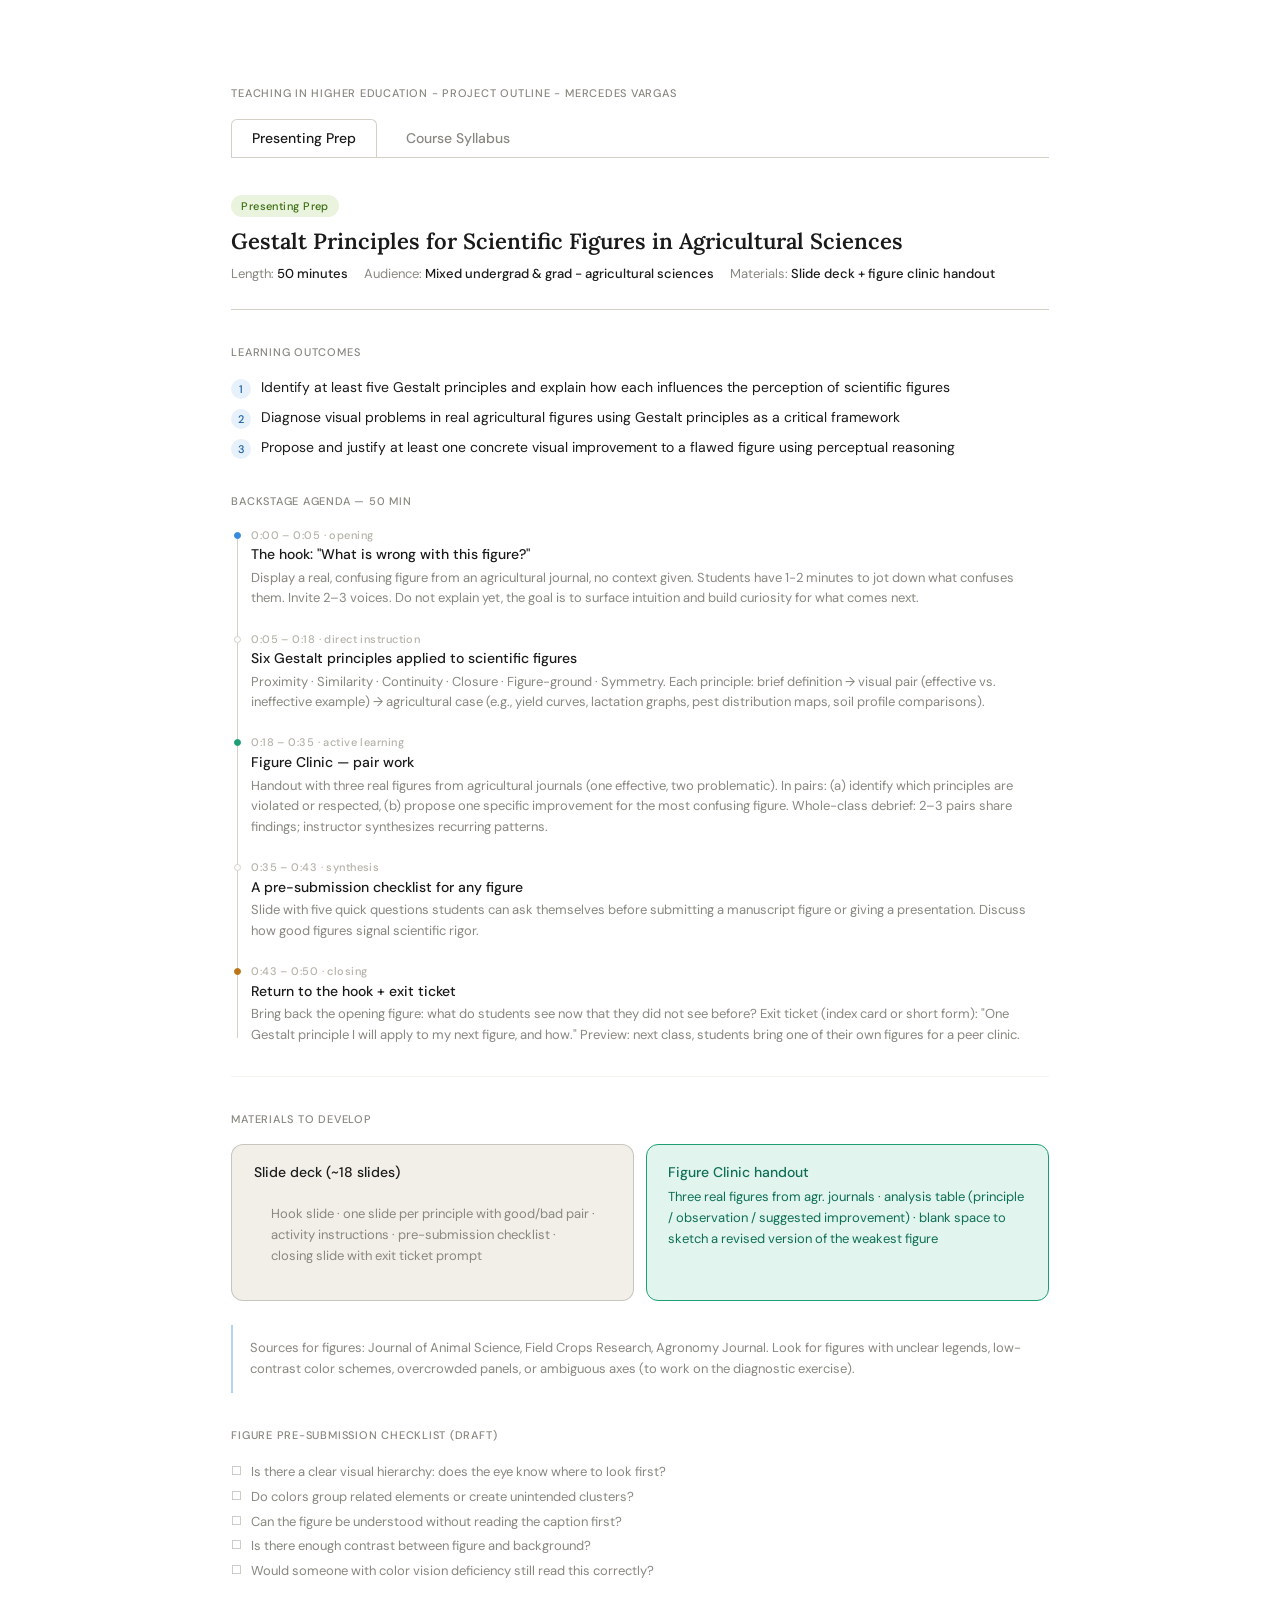
==== index.html @ 275cc3bb "c" ====
<!DOCTYPE html>
<html xmlns="http://www.w3.org/1999/xhtml" lang="en" xml:lang="en"><head>

<meta charset="utf-8">
<meta name="generator" content="quarto-1.8.25">

<meta name="viewport" content="width=device-width, initial-scale=1.0, user-scalable=yes">


<title>index</title>
<style>
code{white-space: pre-wrap;}
span.smallcaps{font-variant: small-caps;}
div.columns{display: flex; gap: min(4vw, 1.5em);}
div.column{flex: auto; overflow-x: auto;}
div.hanging-indent{margin-left: 1.5em; text-indent: -1.5em;}
ul.task-list{list-style: none;}
ul.task-list li input[type="checkbox"] {
width: 0.8em;
margin: 0 0.8em 0.2em -1em;  vertical-align: middle;
}
</style>


<script>/*!
 * clipboard.js v2.0.11
 * https://clipboardjs.com/
 *
 * Licensed MIT © Zeno Rocha
 */
!function(t,e){"object"==typeof exports&&"object"==typeof module?module.exports=e():"function"==typeof define&&define.amd?define([],e):"object"==typeof exports?exports.ClipboardJS=e():t.ClipboardJS=e()}(this,function(){return n={686:function(t,e,n){"use strict";n.d(e,{default:function(){return b}});var e=n(279),i=n.n(e),e=n(370),u=n.n(e),e=n(817),r=n.n(e);function c(t){try{return document.execCommand(t)}catch(t){return}}var a=function(t){t=r()(t);return c("cut"),t};function o(t,e){var n,o,t=(n=t,o="rtl"===document.documentElement.getAttribute("dir"),(t=document.createElement("textarea")).style.fontSize="12pt",t.style.border="0",t.style.padding="0",t.style.margin="0",t.style.position="absolute",t.style[o?"right":"left"]="-9999px",o=window.pageYOffset||document.documentElement.scrollTop,t.style.top="".concat(o,"px"),t.setAttribute("readonly",""),t.value=n,t);return e.container.appendChild(t),e=r()(t),c("copy"),t.remove(),e}var f=function(t){var e=1<arguments.length&&void 0!==arguments[1]?arguments[1]:{container:document.body},n="";return"string"==typeof t?n=o(t,e):t instanceof HTMLInputElement&&!["text","search","url","tel","password"].includes(null==t?void 0:t.type)?n=o(t.value,e):(n=r()(t),c("copy")),n};function l(t){return(l="function"==typeof Symbol&&"symbol"==typeof Symbol.iterator?function(t){return typeof t}:function(t){return t&&"function"==typeof Symbol&&t.constructor===Symbol&&t!==Symbol.prototype?"symbol":typeof t})(t)}var s=function(){var t=0<arguments.length&&void 0!==arguments[0]?arguments[0]:{},e=t.action,n=void 0===e?"copy":e,o=t.container,e=t.target,t=t.text;if("copy"!==n&&"cut"!==n)throw new Error('Invalid "action" value, use either "copy" or "cut"');if(void 0!==e){if(!e||"object"!==l(e)||1!==e.nodeType)throw new Error('Invalid "target" value, use a valid Element');if("copy"===n&&e.hasAttribute("disabled"))throw new Error('Invalid "target" attribute. Please use "readonly" instead of "disabled" attribute');if("cut"===n&&(e.hasAttribute("readonly")||e.hasAttribute("disabled")))throw new Error('Invalid "target" attribute. You can\'t cut text from elements with "readonly" or "disabled" attributes')}return t?f(t,{container:o}):e?"cut"===n?a(e):f(e,{container:o}):void 0};function p(t){return(p="function"==typeof Symbol&&"symbol"==typeof Symbol.iterator?function(t){return typeof t}:function(t){return t&&"function"==typeof Symbol&&t.constructor===Symbol&&t!==Symbol.prototype?"symbol":typeof t})(t)}function d(t,e){for(var n=0;n<e.length;n++){var o=e[n];o.enumerable=o.enumerable||!1,o.configurable=!0,"value"in o&&(o.writable=!0),Object.defineProperty(t,o.key,o)}}function y(t,e){return(y=Object.setPrototypeOf||function(t,e){return t.__proto__=e,t})(t,e)}function h(n){var o=function(){if("undefined"==typeof Reflect||!Reflect.construct)return!1;if(Reflect.construct.sham)return!1;if("function"==typeof Proxy)return!0;try{return Date.prototype.toString.call(Reflect.construct(Date,[],function(){})),!0}catch(t){return!1}}();return function(){var t,e=v(n);return t=o?(t=v(this).constructor,Reflect.construct(e,arguments,t)):e.apply(this,arguments),e=this,!(t=t)||"object"!==p(t)&&"function"!=typeof t?function(t){if(void 0!==t)return t;throw new ReferenceError("this hasn't been initialised - super() hasn't been called")}(e):t}}function v(t){return(v=Object.setPrototypeOf?Object.getPrototypeOf:function(t){return t.__proto__||Object.getPrototypeOf(t)})(t)}function m(t,e){t="data-clipboard-".concat(t);if(e.hasAttribute(t))return e.getAttribute(t)}var b=function(){!function(t,e){if("function"!=typeof e&&null!==e)throw new TypeError("Super expression must either be null or a function");t.prototype=Object.create(e&&e.prototype,{constructor:{value:t,writable:!0,configurable:!0}}),e&&y(t,e)}(r,i());var t,e,n,o=h(r);function r(t,e){var n;return function(t){if(!(t instanceof r))throw new TypeError("Cannot call a class as a function")}(this),(n=o.call(this)).resolveOptions(e),n.listenClick(t),n}return t=r,n=[{key:"copy",value:function(t){var e=1<arguments.length&&void 0!==arguments[1]?arguments[1]:{container:document.body};return f(t,e)}},{key:"cut",value:function(t){return a(t)}},{key:"isSupported",value:function(){var t=0<arguments.length&&void 0!==arguments[0]?arguments[0]:["copy","cut"],t="string"==typeof t?[t]:t,e=!!document.queryCommandSupported;return t.forEach(function(t){e=e&&!!document.queryCommandSupported(t)}),e}}],(e=[{key:"resolveOptions",value:function(){var t=0<arguments.length&&void 0!==arguments[0]?arguments[0]:{};this.action="function"==typeof t.action?t.action:this.defaultAction,this.target="function"==typeof t.target?t.target:this.defaultTarget,this.text="function"==typeof t.text?t.text:this.defaultText,this.container="object"===p(t.container)?t.container:document.body}},{key:"listenClick",value:function(t){var e=this;this.listener=u()(t,"click",function(t){return e.onClick(t)})}},{key:"onClick",value:function(t){var e=t.delegateTarget||t.currentTarget,n=this.action(e)||"copy",t=s({action:n,container:this.container,target:this.target(e),text:this.text(e)});this.emit(t?"success":"error",{action:n,text:t,trigger:e,clearSelection:function(){e&&e.focus(),window.getSelection().removeAllRanges()}})}},{key:"defaultAction",value:function(t){return m("action",t)}},{key:"defaultTarget",value:function(t){t=m("target",t);if(t)return document.querySelector(t)}},{key:"defaultText",value:function(t){return m("text",t)}},{key:"destroy",value:function(){this.listener.destroy()}}])&&d(t.prototype,e),n&&d(t,n),r}()},828:function(t){var e;"undefined"==typeof Element||Element.prototype.matches||((e=Element.prototype).matches=e.matchesSelector||e.mozMatchesSelector||e.msMatchesSelector||e.oMatchesSelector||e.webkitMatchesSelector),t.exports=function(t,e){for(;t&&9!==t.nodeType;){if("function"==typeof t.matches&&t.matches(e))return t;t=t.parentNode}}},438:function(t,e,n){var u=n(828);function i(t,e,n,o,r){var i=function(e,n,t,o){return function(t){t.delegateTarget=u(t.target,n),t.delegateTarget&&o.call(e,t)}}.apply(this,arguments);return t.addEventListener(n,i,r),{destroy:function(){t.removeEventListener(n,i,r)}}}t.exports=function(t,e,n,o,r){return"function"==typeof t.addEventListener?i.apply(null,arguments):"function"==typeof n?i.bind(null,document).apply(null,arguments):("string"==typeof t&&(t=document.querySelectorAll(t)),Array.prototype.map.call(t,function(t){return i(t,e,n,o,r)}))}},879:function(t,n){n.node=function(t){return void 0!==t&&t instanceof HTMLElement&&1===t.nodeType},n.nodeList=function(t){var e=Object.prototype.toString.call(t);return void 0!==t&&("[object NodeList]"===e||"[object HTMLCollection]"===e)&&"length"in t&&(0===t.length||n.node(t[0]))},n.string=function(t){return"string"==typeof t||t instanceof String},n.fn=function(t){return"[object Function]"===Object.prototype.toString.call(t)}},370:function(t,e,n){var f=n(879),l=n(438);t.exports=function(t,e,n){if(!t&&!e&&!n)throw new Error("Missing required arguments");if(!f.string(e))throw new TypeError("Second argument must be a String");if(!f.fn(n))throw new TypeError("Third argument must be a Function");if(f.node(t))return c=e,a=n,(u=t).addEventListener(c,a),{destroy:function(){u.removeEventListener(c,a)}};if(f.nodeList(t))return o=t,r=e,i=n,Array.prototype.forEach.call(o,function(t){t.addEventListener(r,i)}),{destroy:function(){Array.prototype.forEach.call(o,function(t){t.removeEventListener(r,i)})}};if(f.string(t))return t=t,e=e,n=n,l(document.body,t,e,n);throw new TypeError("First argument must be a String, HTMLElement, HTMLCollection, or NodeList");var o,r,i,u,c,a}},817:function(t){t.exports=function(t){var e,n="SELECT"===t.nodeName?(t.focus(),t.value):"INPUT"===t.nodeName||"TEXTAREA"===t.nodeName?((e=t.hasAttribute("readonly"))||t.setAttribute("readonly",""),t.select(),t.setSelectionRange(0,t.value.length),e||t.removeAttribute("readonly"),t.value):(t.hasAttribute("contenteditable")&&t.focus(),n=window.getSelection(),(e=document.createRange()).selectNodeContents(t),n.removeAllRanges(),n.addRange(e),n.toString());return n}},279:function(t){function e(){}e.prototype={on:function(t,e,n){var o=this.e||(this.e={});return(o[t]||(o[t]=[])).push({fn:e,ctx:n}),this},once:function(t,e,n){var o=this;function r(){o.off(t,r),e.apply(n,arguments)}return r._=e,this.on(t,r,n)},emit:function(t){for(var e=[].slice.call(arguments,1),n=((this.e||(this.e={}))[t]||[]).slice(),o=0,r=n.length;o<r;o++)n[o].fn.apply(n[o].ctx,e);return this},off:function(t,e){var n=this.e||(this.e={}),o=n[t],r=[];if(o&&e)for(var i=0,u=o.length;i<u;i++)o[i].fn!==e&&o[i].fn._!==e&&r.push(o[i]);return r.length?n[t]=r:delete n[t],this}},t.exports=e,t.exports.TinyEmitter=e}},r={},o.n=function(t){var e=t&&t.__esModule?function(){return t.default}:function(){return t};return o.d(e,{a:e}),e},o.d=function(t,e){for(var n in e)o.o(e,n)&&!o.o(t,n)&&Object.defineProperty(t,n,{enumerable:!0,get:e[n]})},o.o=function(t,e){return Object.prototype.hasOwnProperty.call(t,e)},o(686).default;function o(t){if(r[t])return r[t].exports;var e=r[t]={exports:{}};return n[t](e,e.exports,o),e.exports}var n,r});</script>
<script src="[data-uri]" type="module"></script>
<script src="[data-uri]" type="module"></script>
<script src="[data-uri]" type="module"></script>
<script>/**
 * @popperjs/core v2.11.7 - MIT License
 */

!function(e,t){"object"==typeof exports&&"undefined"!=typeof module?t(exports):"function"==typeof define&&define.amd?define(["exports"],t):t((e="undefined"!=typeof globalThis?globalThis:e||self).Popper={})}(this,(function(e){"use strict";function t(e){if(null==e)return window;if("[object Window]"!==e.toString()){var t=e.ownerDocument;return t&&t.defaultView||window}return e}function n(e){return e instanceof t(e).Element||e instanceof Element}function r(e){return e instanceof t(e).HTMLElement||e instanceof HTMLElement}function o(e){return"undefined"!=typeof ShadowRoot&&(e instanceof t(e).ShadowRoot||e instanceof ShadowRoot)}var i=Math.max,a=Math.min,s=Math.round;function f(){var e=navigator.userAgentData;return null!=e&&e.brands&&Array.isArray(e.brands)?e.brands.map((function(e){return e.brand+"/"+e.version})).join(" "):navigator.userAgent}function c(){return!/^((?!chrome|android).)*safari/i.test(f())}function p(e,o,i){void 0===o&&(o=!1),void 0===i&&(i=!1);var a=e.getBoundingClientRect(),f=1,p=1;o&&r(e)&&(f=e.offsetWidth>0&&s(a.width)/e.offsetWidth||1,p=e.offsetHeight>0&&s(a.height)/e.offsetHeight||1);var u=(n(e)?t(e):window).visualViewport,l=!c()&&i,d=(a.left+(l&&u?u.offsetLeft:0))/f,h=(a.top+(l&&u?u.offsetTop:0))/p,m=a.width/f,v=a.height/p;return{width:m,height:v,top:h,right:d+m,bottom:h+v,left:d,x:d,y:h}}function u(e){var n=t(e);return{scrollLeft:n.pageXOffset,scrollTop:n.pageYOffset}}function l(e){return e?(e.nodeName||"").toLowerCase():null}function d(e){return((n(e)?e.ownerDocument:e.document)||window.document).documentElement}function h(e){return p(d(e)).left+u(e).scrollLeft}function m(e){return t(e).getComputedStyle(e)}function v(e){var t=m(e),n=t.overflow,r=t.overflowX,o=t.overflowY;return/auto|scroll|overlay|hidden/.test(n+o+r)}function y(e,n,o){void 0===o&&(o=!1);var i,a,f=r(n),c=r(n)&&function(e){var t=e.getBoundingClientRect(),n=s(t.width)/e.offsetWidth||1,r=s(t.height)/e.offsetHeight||1;return 1!==n||1!==r}(n),m=d(n),y=p(e,c,o),g={scrollLeft:0,scrollTop:0},b={x:0,y:0};return(f||!f&&!o)&&(("body"!==l(n)||v(m))&&(g=(i=n)!==t(i)&&r(i)?{scrollLeft:(a=i).scrollLeft,scrollTop:a.scrollTop}:u(i)),r(n)?((b=p(n,!0)).x+=n.clientLeft,b.y+=n.clientTop):m&&(b.x=h(m))),{x:y.left+g.scrollLeft-b.x,y:y.top+g.scrollTop-b.y,width:y.width,height:y.height}}function g(e){var t=p(e),n=e.offsetWidth,r=e.offsetHeight;return Math.abs(t.width-n)<=1&&(n=t.width),Math.abs(t.height-r)<=1&&(r=t.height),{x:e.offsetLeft,y:e.offsetTop,width:n,height:r}}function b(e){return"html"===l(e)?e:e.assignedSlot||e.parentNode||(o(e)?e.host:null)||d(e)}function x(e){return["html","body","#document"].indexOf(l(e))>=0?e.ownerDocument.body:r(e)&&v(e)?e:x(b(e))}function w(e,n){var r;void 0===n&&(n=[]);var o=x(e),i=o===(null==(r=e.ownerDocument)?void 0:r.body),a=t(o),s=i?[a].concat(a.visualViewport||[],v(o)?o:[]):o,f=n.concat(s);return i?f:f.concat(w(b(s)))}function O(e){return["table","td","th"].indexOf(l(e))>=0}function j(e){return r(e)&&"fixed"!==m(e).position?e.offsetParent:null}function E(e){for(var n=t(e),i=j(e);i&&O(i)&&"static"===m(i).position;)i=j(i);return i&&("html"===l(i)||"body"===l(i)&&"static"===m(i).position)?n:i||function(e){var t=/firefox/i.test(f());if(/Trident/i.test(f())&&r(e)&&"fixed"===m(e).position)return null;var n=b(e);for(o(n)&&(n=n.host);r(n)&&["html","body"].indexOf(l(n))<0;){var i=m(n);if("none"!==i.transform||"none"!==i.perspective||"paint"===i.contain||-1!==["transform","perspective"].indexOf(i.willChange)||t&&"filter"===i.willChange||t&&i.filter&&"none"!==i.filter)return n;n=n.parentNode}return null}(e)||n}var D="top",A="bottom",L="right",P="left",M="auto",k=[D,A,L,P],W="start",B="end",H="viewport",T="popper",R=k.reduce((function(e,t){return e.concat([t+"-"+W,t+"-"+B])}),[]),S=[].concat(k,[M]).reduce((function(e,t){return e.concat([t,t+"-"+W,t+"-"+B])}),[]),V=["beforeRead","read","afterRead","beforeMain","main","afterMain","beforeWrite","write","afterWrite"];function q(e){var t=new Map,n=new Set,r=[];function o(e){n.add(e.name),[].concat(e.requires||[],e.requiresIfExists||[]).forEach((function(e){if(!n.has(e)){var r=t.get(e);r&&o(r)}})),r.push(e)}return e.forEach((function(e){t.set(e.name,e)})),e.forEach((function(e){n.has(e.name)||o(e)})),r}function C(e){return e.split("-")[0]}function N(e,t){var n=t.getRootNode&&t.getRootNode();if(e.contains(t))return!0;if(n&&o(n)){var r=t;do{if(r&&e.isSameNode(r))return!0;r=r.parentNode||r.host}while(r)}return!1}function I(e){return Object.assign({},e,{left:e.x,top:e.y,right:e.x+e.width,bottom:e.y+e.height})}function _(e,r,o){return r===H?I(function(e,n){var r=t(e),o=d(e),i=r.visualViewport,a=o.clientWidth,s=o.clientHeight,f=0,p=0;if(i){a=i.width,s=i.height;var u=c();(u||!u&&"fixed"===n)&&(f=i.offsetLeft,p=i.offsetTop)}return{width:a,height:s,x:f+h(e),y:p}}(e,o)):n(r)?function(e,t){var n=p(e,!1,"fixed"===t);return n.top=n.top+e.clientTop,n.left=n.left+e.clientLeft,n.bottom=n.top+e.clientHeight,n.right=n.left+e.clientWidth,n.width=e.clientWidth,n.height=e.clientHeight,n.x=n.left,n.y=n.top,n}(r,o):I(function(e){var t,n=d(e),r=u(e),o=null==(t=e.ownerDocument)?void 0:t.body,a=i(n.scrollWidth,n.clientWidth,o?o.scrollWidth:0,o?o.clientWidth:0),s=i(n.scrollHeight,n.clientHeight,o?o.scrollHeight:0,o?o.clientHeight:0),f=-r.scrollLeft+h(e),c=-r.scrollTop;return"rtl"===m(o||n).direction&&(f+=i(n.clientWidth,o?o.clientWidth:0)-a),{width:a,height:s,x:f,y:c}}(d(e)))}function F(e,t,o,s){var f="clippingParents"===t?function(e){var t=w(b(e)),o=["absolute","fixed"].indexOf(m(e).position)>=0&&r(e)?E(e):e;return n(o)?t.filter((function(e){return n(e)&&N(e,o)&&"body"!==l(e)})):[]}(e):[].concat(t),c=[].concat(f,[o]),p=c[0],u=c.reduce((function(t,n){var r=_(e,n,s);return t.top=i(r.top,t.top),t.right=a(r.right,t.right),t.bottom=a(r.bottom,t.bottom),t.left=i(r.left,t.left),t}),_(e,p,s));return u.width=u.right-u.left,u.height=u.bottom-u.top,u.x=u.left,u.y=u.top,u}function U(e){return e.split("-")[1]}function z(e){return["top","bottom"].indexOf(e)>=0?"x":"y"}function X(e){var t,n=e.reference,r=e.element,o=e.placement,i=o?C(o):null,a=o?U(o):null,s=n.x+n.width/2-r.width/2,f=n.y+n.height/2-r.height/2;switch(i){case D:t={x:s,y:n.y-r.height};break;case A:t={x:s,y:n.y+n.height};break;case L:t={x:n.x+n.width,y:f};break;case P:t={x:n.x-r.width,y:f};break;default:t={x:n.x,y:n.y}}var c=i?z(i):null;if(null!=c){var p="y"===c?"height":"width";switch(a){case W:t[c]=t[c]-(n[p]/2-r[p]/2);break;case B:t[c]=t[c]+(n[p]/2-r[p]/2)}}return t}function Y(e){return Object.assign({},{top:0,right:0,bottom:0,left:0},e)}function G(e,t){return t.reduce((function(t,n){return t[n]=e,t}),{})}function J(e,t){void 0===t&&(t={});var r=t,o=r.placement,i=void 0===o?e.placement:o,a=r.strategy,s=void 0===a?e.strategy:a,f=r.boundary,c=void 0===f?"clippingParents":f,u=r.rootBoundary,l=void 0===u?H:u,h=r.elementContext,m=void 0===h?T:h,v=r.altBoundary,y=void 0!==v&&v,g=r.padding,b=void 0===g?0:g,x=Y("number"!=typeof b?b:G(b,k)),w=m===T?"reference":T,O=e.rects.popper,j=e.elements[y?w:m],E=F(n(j)?j:j.contextElement||d(e.elements.popper),c,l,s),P=p(e.elements.reference),M=X({reference:P,element:O,strategy:"absolute",placement:i}),W=I(Object.assign({},O,M)),B=m===T?W:P,R={top:E.top-B.top+x.top,bottom:B.bottom-E.bottom+x.bottom,left:E.left-B.left+x.left,right:B.right-E.right+x.right},S=e.modifiersData.offset;if(m===T&&S){var V=S[i];Object.keys(R).forEach((function(e){var t=[L,A].indexOf(e)>=0?1:-1,n=[D,A].indexOf(e)>=0?"y":"x";R[e]+=V[n]*t}))}return R}var K={placement:"bottom",modifiers:[],strategy:"absolute"};function Q(){for(var e=arguments.length,t=new Array(e),n=0;n<e;n++)t[n]=arguments[n];return!t.some((function(e){return!(e&&"function"==typeof e.getBoundingClientRect)}))}function Z(e){void 0===e&&(e={});var t=e,r=t.defaultModifiers,o=void 0===r?[]:r,i=t.defaultOptions,a=void 0===i?K:i;return function(e,t,r){void 0===r&&(r=a);var i,s,f={placement:"bottom",orderedModifiers:[],options:Object.assign({},K,a),modifiersData:{},elements:{reference:e,popper:t},attributes:{},styles:{}},c=[],p=!1,u={state:f,setOptions:function(r){var i="function"==typeof r?r(f.options):r;l(),f.options=Object.assign({},a,f.options,i),f.scrollParents={reference:n(e)?w(e):e.contextElement?w(e.contextElement):[],popper:w(t)};var s,p,d=function(e){var t=q(e);return V.reduce((function(e,n){return e.concat(t.filter((function(e){return e.phase===n})))}),[])}((s=[].concat(o,f.options.modifiers),p=s.reduce((function(e,t){var n=e[t.name];return e[t.name]=n?Object.assign({},n,t,{options:Object.assign({},n.options,t.options),data:Object.assign({},n.data,t.data)}):t,e}),{}),Object.keys(p).map((function(e){return p[e]}))));return f.orderedModifiers=d.filter((function(e){return e.enabled})),f.orderedModifiers.forEach((function(e){var t=e.name,n=e.options,r=void 0===n?{}:n,o=e.effect;if("function"==typeof o){var i=o({state:f,name:t,instance:u,options:r}),a=function(){};c.push(i||a)}})),u.update()},forceUpdate:function(){if(!p){var e=f.elements,t=e.reference,n=e.popper;if(Q(t,n)){f.rects={reference:y(t,E(n),"fixed"===f.options.strategy),popper:g(n)},f.reset=!1,f.placement=f.options.placement,f.orderedModifiers.forEach((function(e){return f.modifiersData[e.name]=Object.assign({},e.data)}));for(var r=0;r<f.orderedModifiers.length;r++)if(!0!==f.reset){var o=f.orderedModifiers[r],i=o.fn,a=o.options,s=void 0===a?{}:a,c=o.name;"function"==typeof i&&(f=i({state:f,options:s,name:c,instance:u})||f)}else f.reset=!1,r=-1}}},update:(i=function(){return new Promise((function(e){u.forceUpdate(),e(f)}))},function(){return s||(s=new Promise((function(e){Promise.resolve().then((function(){s=void 0,e(i())}))}))),s}),destroy:function(){l(),p=!0}};if(!Q(e,t))return u;function l(){c.forEach((function(e){return e()})),c=[]}return u.setOptions(r).then((function(e){!p&&r.onFirstUpdate&&r.onFirstUpdate(e)})),u}}var $={passive:!0};var ee={name:"eventListeners",enabled:!0,phase:"write",fn:function(){},effect:function(e){var n=e.state,r=e.instance,o=e.options,i=o.scroll,a=void 0===i||i,s=o.resize,f=void 0===s||s,c=t(n.elements.popper),p=[].concat(n.scrollParents.reference,n.scrollParents.popper);return a&&p.forEach((function(e){e.addEventListener("scroll",r.update,$)})),f&&c.addEventListener("resize",r.update,$),function(){a&&p.forEach((function(e){e.removeEventListener("scroll",r.update,$)})),f&&c.removeEventListener("resize",r.update,$)}},data:{}};var te={name:"popperOffsets",enabled:!0,phase:"read",fn:function(e){var t=e.state,n=e.name;t.modifiersData[n]=X({reference:t.rects.reference,element:t.rects.popper,strategy:"absolute",placement:t.placement})},data:{}},ne={top:"auto",right:"auto",bottom:"auto",left:"auto"};function re(e){var n,r=e.popper,o=e.popperRect,i=e.placement,a=e.variation,f=e.offsets,c=e.position,p=e.gpuAcceleration,u=e.adaptive,l=e.roundOffsets,h=e.isFixed,v=f.x,y=void 0===v?0:v,g=f.y,b=void 0===g?0:g,x="function"==typeof l?l({x:y,y:b}):{x:y,y:b};y=x.x,b=x.y;var w=f.hasOwnProperty("x"),O=f.hasOwnProperty("y"),j=P,M=D,k=window;if(u){var W=E(r),H="clientHeight",T="clientWidth";if(W===t(r)&&"static"!==m(W=d(r)).position&&"absolute"===c&&(H="scrollHeight",T="scrollWidth"),W=W,i===D||(i===P||i===L)&&a===B)M=A,b-=(h&&W===k&&k.visualViewport?k.visualViewport.height:W[H])-o.height,b*=p?1:-1;if(i===P||(i===D||i===A)&&a===B)j=L,y-=(h&&W===k&&k.visualViewport?k.visualViewport.width:W[T])-o.width,y*=p?1:-1}var R,S=Object.assign({position:c},u&&ne),V=!0===l?function(e,t){var n=e.x,r=e.y,o=t.devicePixelRatio||1;return{x:s(n*o)/o||0,y:s(r*o)/o||0}}({x:y,y:b},t(r)):{x:y,y:b};return y=V.x,b=V.y,p?Object.assign({},S,((R={})[M]=O?"0":"",R[j]=w?"0":"",R.transform=(k.devicePixelRatio||1)<=1?"translate("+y+"px, "+b+"px)":"translate3d("+y+"px, "+b+"px, 0)",R)):Object.assign({},S,((n={})[M]=O?b+"px":"",n[j]=w?y+"px":"",n.transform="",n))}var oe={name:"computeStyles",enabled:!0,phase:"beforeWrite",fn:function(e){var t=e.state,n=e.options,r=n.gpuAcceleration,o=void 0===r||r,i=n.adaptive,a=void 0===i||i,s=n.roundOffsets,f=void 0===s||s,c={placement:C(t.placement),variation:U(t.placement),popper:t.elements.popper,popperRect:t.rects.popper,gpuAcceleration:o,isFixed:"fixed"===t.options.strategy};null!=t.modifiersData.popperOffsets&&(t.styles.popper=Object.assign({},t.styles.popper,re(Object.assign({},c,{offsets:t.modifiersData.popperOffsets,position:t.options.strategy,adaptive:a,roundOffsets:f})))),null!=t.modifiersData.arrow&&(t.styles.arrow=Object.assign({},t.styles.arrow,re(Object.assign({},c,{offsets:t.modifiersData.arrow,position:"absolute",adaptive:!1,roundOffsets:f})))),t.attributes.popper=Object.assign({},t.attributes.popper,{"data-popper-placement":t.placement})},data:{}};var ie={name:"applyStyles",enabled:!0,phase:"write",fn:function(e){var t=e.state;Object.keys(t.elements).forEach((function(e){var n=t.styles[e]||{},o=t.attributes[e]||{},i=t.elements[e];r(i)&&l(i)&&(Object.assign(i.style,n),Object.keys(o).forEach((function(e){var t=o[e];!1===t?i.removeAttribute(e):i.setAttribute(e,!0===t?"":t)})))}))},effect:function(e){var t=e.state,n={popper:{position:t.options.strategy,left:"0",top:"0",margin:"0"},arrow:{position:"absolute"},reference:{}};return Object.assign(t.elements.popper.style,n.popper),t.styles=n,t.elements.arrow&&Object.assign(t.elements.arrow.style,n.arrow),function(){Object.keys(t.elements).forEach((function(e){var o=t.elements[e],i=t.attributes[e]||{},a=Object.keys(t.styles.hasOwnProperty(e)?t.styles[e]:n[e]).reduce((function(e,t){return e[t]="",e}),{});r(o)&&l(o)&&(Object.assign(o.style,a),Object.keys(i).forEach((function(e){o.removeAttribute(e)})))}))}},requires:["computeStyles"]};var ae={name:"offset",enabled:!0,phase:"main",requires:["popperOffsets"],fn:function(e){var t=e.state,n=e.options,r=e.name,o=n.offset,i=void 0===o?[0,0]:o,a=S.reduce((function(e,n){return e[n]=function(e,t,n){var r=C(e),o=[P,D].indexOf(r)>=0?-1:1,i="function"==typeof n?n(Object.assign({},t,{placement:e})):n,a=i[0],s=i[1];return a=a||0,s=(s||0)*o,[P,L].indexOf(r)>=0?{x:s,y:a}:{x:a,y:s}}(n,t.rects,i),e}),{}),s=a[t.placement],f=s.x,c=s.y;null!=t.modifiersData.popperOffsets&&(t.modifiersData.popperOffsets.x+=f,t.modifiersData.popperOffsets.y+=c),t.modifiersData[r]=a}},se={left:"right",right:"left",bottom:"top",top:"bottom"};function fe(e){return e.replace(/left|right|bottom|top/g,(function(e){return se[e]}))}var ce={start:"end",end:"start"};function pe(e){return e.replace(/start|end/g,(function(e){return ce[e]}))}function ue(e,t){void 0===t&&(t={});var n=t,r=n.placement,o=n.boundary,i=n.rootBoundary,a=n.padding,s=n.flipVariations,f=n.allowedAutoPlacements,c=void 0===f?S:f,p=U(r),u=p?s?R:R.filter((function(e){return U(e)===p})):k,l=u.filter((function(e){return c.indexOf(e)>=0}));0===l.length&&(l=u);var d=l.reduce((function(t,n){return t[n]=J(e,{placement:n,boundary:o,rootBoundary:i,padding:a})[C(n)],t}),{});return Object.keys(d).sort((function(e,t){return d[e]-d[t]}))}var le={name:"flip",enabled:!0,phase:"main",fn:function(e){var t=e.state,n=e.options,r=e.name;if(!t.modifiersData[r]._skip){for(var o=n.mainAxis,i=void 0===o||o,a=n.altAxis,s=void 0===a||a,f=n.fallbackPlacements,c=n.padding,p=n.boundary,u=n.rootBoundary,l=n.altBoundary,d=n.flipVariations,h=void 0===d||d,m=n.allowedAutoPlacements,v=t.options.placement,y=C(v),g=f||(y===v||!h?[fe(v)]:function(e){if(C(e)===M)return[];var t=fe(e);return[pe(e),t,pe(t)]}(v)),b=[v].concat(g).reduce((function(e,n){return e.concat(C(n)===M?ue(t,{placement:n,boundary:p,rootBoundary:u,padding:c,flipVariations:h,allowedAutoPlacements:m}):n)}),[]),x=t.rects.reference,w=t.rects.popper,O=new Map,j=!0,E=b[0],k=0;k<b.length;k++){var B=b[k],H=C(B),T=U(B)===W,R=[D,A].indexOf(H)>=0,S=R?"width":"height",V=J(t,{placement:B,boundary:p,rootBoundary:u,altBoundary:l,padding:c}),q=R?T?L:P:T?A:D;x[S]>w[S]&&(q=fe(q));var N=fe(q),I=[];if(i&&I.push(V[H]<=0),s&&I.push(V[q]<=0,V[N]<=0),I.every((function(e){return e}))){E=B,j=!1;break}O.set(B,I)}if(j)for(var _=function(e){var t=b.find((function(t){var n=O.get(t);if(n)return n.slice(0,e).every((function(e){return e}))}));if(t)return E=t,"break"},F=h?3:1;F>0;F--){if("break"===_(F))break}t.placement!==E&&(t.modifiersData[r]._skip=!0,t.placement=E,t.reset=!0)}},requiresIfExists:["offset"],data:{_skip:!1}};function de(e,t,n){return i(e,a(t,n))}var he={name:"preventOverflow",enabled:!0,phase:"main",fn:function(e){var t=e.state,n=e.options,r=e.name,o=n.mainAxis,s=void 0===o||o,f=n.altAxis,c=void 0!==f&&f,p=n.boundary,u=n.rootBoundary,l=n.altBoundary,d=n.padding,h=n.tether,m=void 0===h||h,v=n.tetherOffset,y=void 0===v?0:v,b=J(t,{boundary:p,rootBoundary:u,padding:d,altBoundary:l}),x=C(t.placement),w=U(t.placement),O=!w,j=z(x),M="x"===j?"y":"x",k=t.modifiersData.popperOffsets,B=t.rects.reference,H=t.rects.popper,T="function"==typeof y?y(Object.assign({},t.rects,{placement:t.placement})):y,R="number"==typeof T?{mainAxis:T,altAxis:T}:Object.assign({mainAxis:0,altAxis:0},T),S=t.modifiersData.offset?t.modifiersData.offset[t.placement]:null,V={x:0,y:0};if(k){if(s){var q,N="y"===j?D:P,I="y"===j?A:L,_="y"===j?"height":"width",F=k[j],X=F+b[N],Y=F-b[I],G=m?-H[_]/2:0,K=w===W?B[_]:H[_],Q=w===W?-H[_]:-B[_],Z=t.elements.arrow,$=m&&Z?g(Z):{width:0,height:0},ee=t.modifiersData["arrow#persistent"]?t.modifiersData["arrow#persistent"].padding:{top:0,right:0,bottom:0,left:0},te=ee[N],ne=ee[I],re=de(0,B[_],$[_]),oe=O?B[_]/2-G-re-te-R.mainAxis:K-re-te-R.mainAxis,ie=O?-B[_]/2+G+re+ne+R.mainAxis:Q+re+ne+R.mainAxis,ae=t.elements.arrow&&E(t.elements.arrow),se=ae?"y"===j?ae.clientTop||0:ae.clientLeft||0:0,fe=null!=(q=null==S?void 0:S[j])?q:0,ce=F+ie-fe,pe=de(m?a(X,F+oe-fe-se):X,F,m?i(Y,ce):Y);k[j]=pe,V[j]=pe-F}if(c){var ue,le="x"===j?D:P,he="x"===j?A:L,me=k[M],ve="y"===M?"height":"width",ye=me+b[le],ge=me-b[he],be=-1!==[D,P].indexOf(x),xe=null!=(ue=null==S?void 0:S[M])?ue:0,we=be?ye:me-B[ve]-H[ve]-xe+R.altAxis,Oe=be?me+B[ve]+H[ve]-xe-R.altAxis:ge,je=m&&be?function(e,t,n){var r=de(e,t,n);return r>n?n:r}(we,me,Oe):de(m?we:ye,me,m?Oe:ge);k[M]=je,V[M]=je-me}t.modifiersData[r]=V}},requiresIfExists:["offset"]};var me={name:"arrow",enabled:!0,phase:"main",fn:function(e){var t,n=e.state,r=e.name,o=e.options,i=n.elements.arrow,a=n.modifiersData.popperOffsets,s=C(n.placement),f=z(s),c=[P,L].indexOf(s)>=0?"height":"width";if(i&&a){var p=function(e,t){return Y("number"!=typeof(e="function"==typeof e?e(Object.assign({},t.rects,{placement:t.placement})):e)?e:G(e,k))}(o.padding,n),u=g(i),l="y"===f?D:P,d="y"===f?A:L,h=n.rects.reference[c]+n.rects.reference[f]-a[f]-n.rects.popper[c],m=a[f]-n.rects.reference[f],v=E(i),y=v?"y"===f?v.clientHeight||0:v.clientWidth||0:0,b=h/2-m/2,x=p[l],w=y-u[c]-p[d],O=y/2-u[c]/2+b,j=de(x,O,w),M=f;n.modifiersData[r]=((t={})[M]=j,t.centerOffset=j-O,t)}},effect:function(e){var t=e.state,n=e.options.element,r=void 0===n?"[data-popper-arrow]":n;null!=r&&("string"!=typeof r||(r=t.elements.popper.querySelector(r)))&&N(t.elements.popper,r)&&(t.elements.arrow=r)},requires:["popperOffsets"],requiresIfExists:["preventOverflow"]};function ve(e,t,n){return void 0===n&&(n={x:0,y:0}),{top:e.top-t.height-n.y,right:e.right-t.width+n.x,bottom:e.bottom-t.height+n.y,left:e.left-t.width-n.x}}function ye(e){return[D,L,A,P].some((function(t){return e[t]>=0}))}var ge={name:"hide",enabled:!0,phase:"main",requiresIfExists:["preventOverflow"],fn:function(e){var t=e.state,n=e.name,r=t.rects.reference,o=t.rects.popper,i=t.modifiersData.preventOverflow,a=J(t,{elementContext:"reference"}),s=J(t,{altBoundary:!0}),f=ve(a,r),c=ve(s,o,i),p=ye(f),u=ye(c);t.modifiersData[n]={referenceClippingOffsets:f,popperEscapeOffsets:c,isReferenceHidden:p,hasPopperEscaped:u},t.attributes.popper=Object.assign({},t.attributes.popper,{"data-popper-reference-hidden":p,"data-popper-escaped":u})}},be=Z({defaultModifiers:[ee,te,oe,ie]}),xe=[ee,te,oe,ie,ae,le,he,me,ge],we=Z({defaultModifiers:xe});e.applyStyles=ie,e.arrow=me,e.computeStyles=oe,e.createPopper=we,e.createPopperLite=be,e.defaultModifiers=xe,e.detectOverflow=J,e.eventListeners=ee,e.flip=le,e.hide=ge,e.offset=ae,e.popperGenerator=Z,e.popperOffsets=te,e.preventOverflow=he,Object.defineProperty(e,"__esModule",{value:!0})}));

</script>
<script>!function(e,t){"object"==typeof exports&&"undefined"!=typeof module?module.exports=t(require("@popperjs/core")):"function"==typeof define&&define.amd?define(["@popperjs/core"],t):(e=e||self).tippy=t(e.Popper)}(this,(function(e){"use strict";var t={passive:!0,capture:!0},n=function(){return document.body};function r(e,t,n){if(Array.isArray(e)){var r=e[t];return null==r?Array.isArray(n)?n[t]:n:r}return e}function o(e,t){var n={}.toString.call(e);return 0===n.indexOf("[object")&&n.indexOf(t+"]")>-1}function i(e,t){return"function"==typeof e?e.apply(void 0,t):e}function a(e,t){return 0===t?e:function(r){clearTimeout(n),n=setTimeout((function(){e(r)}),t)};var n}function s(e,t){var n=Object.assign({},e);return t.forEach((function(e){delete n[e]})),n}function u(e){return[].concat(e)}function c(e,t){-1===e.indexOf(t)&&e.push(t)}function p(e){return e.split("-")[0]}function f(e){return[].slice.call(e)}function l(e){return Object.keys(e).reduce((function(t,n){return void 0!==e[n]&&(t[n]=e[n]),t}),{})}function d(){return document.createElement("div")}function v(e){return["Element","Fragment"].some((function(t){return o(e,t)}))}function m(e){return o(e,"MouseEvent")}function g(e){return!(!e||!e._tippy||e._tippy.reference!==e)}function h(e){return v(e)?[e]:function(e){return o(e,"NodeList")}(e)?f(e):Array.isArray(e)?e:f(document.querySelectorAll(e))}function b(e,t){e.forEach((function(e){e&&(e.style.transitionDuration=t+"ms")}))}function y(e,t){e.forEach((function(e){e&&e.setAttribute("data-state",t)}))}function w(e){var t,n=u(e)[0];return null!=n&&null!=(t=n.ownerDocument)&&t.body?n.ownerDocument:document}function E(e,t,n){var r=t+"EventListener";["transitionend","webkitTransitionEnd"].forEach((function(t){e[r](t,n)}))}function O(e,t){for(var n=t;n;){var r;if(e.contains(n))return!0;n=null==n.getRootNode||null==(r=n.getRootNode())?void 0:r.host}return!1}var x={isTouch:!1},C=0;function T(){x.isTouch||(x.isTouch=!0,window.performance&&document.addEventListener("mousemove",A))}function A(){var e=performance.now();e-C<20&&(x.isTouch=!1,document.removeEventListener("mousemove",A)),C=e}function L(){var e=document.activeElement;if(g(e)){var t=e._tippy;e.blur&&!t.state.isVisible&&e.blur()}}var D=!!("undefined"!=typeof window&&"undefined"!=typeof document)&&!!window.msCrypto,R=Object.assign({appendTo:n,aria:{content:"auto",expanded:"auto"},delay:0,duration:[300,250],getReferenceClientRect:null,hideOnClick:!0,ignoreAttributes:!1,interactive:!1,interactiveBorder:2,interactiveDebounce:0,moveTransition:"",offset:[0,10],onAfterUpdate:function(){},onBeforeUpdate:function(){},onCreate:function(){},onDestroy:function(){},onHidden:function(){},onHide:function(){},onMount:function(){},onShow:function(){},onShown:function(){},onTrigger:function(){},onUntrigger:function(){},onClickOutside:function(){},placement:"top",plugins:[],popperOptions:{},render:null,showOnCreate:!1,touch:!0,trigger:"mouseenter focus",triggerTarget:null},{animateFill:!1,followCursor:!1,inlinePositioning:!1,sticky:!1},{allowHTML:!1,animation:"fade",arrow:!0,content:"",inertia:!1,maxWidth:350,role:"tooltip",theme:"",zIndex:9999}),k=Object.keys(R);function P(e){var t=(e.plugins||[]).reduce((function(t,n){var r,o=n.name,i=n.defaultValue;o&&(t[o]=void 0!==e[o]?e[o]:null!=(r=R[o])?r:i);return t}),{});return Object.assign({},e,t)}function j(e,t){var n=Object.assign({},t,{content:i(t.content,[e])},t.ignoreAttributes?{}:function(e,t){return(t?Object.keys(P(Object.assign({},R,{plugins:t}))):k).reduce((function(t,n){var r=(e.getAttribute("data-tippy-"+n)||"").trim();if(!r)return t;if("content"===n)t[n]=r;else try{t[n]=JSON.parse(r)}catch(e){t[n]=r}return t}),{})}(e,t.plugins));return n.aria=Object.assign({},R.aria,n.aria),n.aria={expanded:"auto"===n.aria.expanded?t.interactive:n.aria.expanded,content:"auto"===n.aria.content?t.interactive?null:"describedby":n.aria.content},n}function M(e,t){e.innerHTML=t}function V(e){var t=d();return!0===e?t.className="tippy-arrow":(t.className="tippy-svg-arrow",v(e)?t.appendChild(e):M(t,e)),t}function I(e,t){v(t.content)?(M(e,""),e.appendChild(t.content)):"function"!=typeof t.content&&(t.allowHTML?M(e,t.content):e.textContent=t.content)}function S(e){var t=e.firstElementChild,n=f(t.children);return{box:t,content:n.find((function(e){return e.classList.contains("tippy-content")})),arrow:n.find((function(e){return e.classList.contains("tippy-arrow")||e.classList.contains("tippy-svg-arrow")})),backdrop:n.find((function(e){return e.classList.contains("tippy-backdrop")}))}}function N(e){var t=d(),n=d();n.className="tippy-box",n.setAttribute("data-state","hidden"),n.setAttribute("tabindex","-1");var r=d();function o(n,r){var o=S(t),i=o.box,a=o.content,s=o.arrow;r.theme?i.setAttribute("data-theme",r.theme):i.removeAttribute("data-theme"),"string"==typeof r.animation?i.setAttribute("data-animation",r.animation):i.removeAttribute("data-animation"),r.inertia?i.setAttribute("data-inertia",""):i.removeAttribute("data-inertia"),i.style.maxWidth="number"==typeof r.maxWidth?r.maxWidth+"px":r.maxWidth,r.role?i.setAttribute("role",r.role):i.removeAttribute("role"),n.content===r.content&&n.allowHTML===r.allowHTML||I(a,e.props),r.arrow?s?n.arrow!==r.arrow&&(i.removeChild(s),i.appendChild(V(r.arrow))):i.appendChild(V(r.arrow)):s&&i.removeChild(s)}return r.className="tippy-content",r.setAttribute("data-state","hidden"),I(r,e.props),t.appendChild(n),n.appendChild(r),o(e.props,e.props),{popper:t,onUpdate:o}}N.$$tippy=!0;var B=1,H=[],U=[];function _(o,s){var v,g,h,C,T,A,L,k,M=j(o,Object.assign({},R,P(l(s)))),V=!1,I=!1,N=!1,_=!1,F=[],W=a(we,M.interactiveDebounce),X=B++,Y=(k=M.plugins).filter((function(e,t){return k.indexOf(e)===t})),$={id:X,reference:o,popper:d(),popperInstance:null,props:M,state:{isEnabled:!0,isVisible:!1,isDestroyed:!1,isMounted:!1,isShown:!1},plugins:Y,clearDelayTimeouts:function(){clearTimeout(v),clearTimeout(g),cancelAnimationFrame(h)},setProps:function(e){if($.state.isDestroyed)return;ae("onBeforeUpdate",[$,e]),be();var t=$.props,n=j(o,Object.assign({},t,l(e),{ignoreAttributes:!0}));$.props=n,he(),t.interactiveDebounce!==n.interactiveDebounce&&(ce(),W=a(we,n.interactiveDebounce));t.triggerTarget&&!n.triggerTarget?u(t.triggerTarget).forEach((function(e){e.removeAttribute("aria-expanded")})):n.triggerTarget&&o.removeAttribute("aria-expanded");ue(),ie(),J&&J(t,n);$.popperInstance&&(Ce(),Ae().forEach((function(e){requestAnimationFrame(e._tippy.popperInstance.forceUpdate)})));ae("onAfterUpdate",[$,e])},setContent:function(e){$.setProps({content:e})},show:function(){var e=$.state.isVisible,t=$.state.isDestroyed,o=!$.state.isEnabled,a=x.isTouch&&!$.props.touch,s=r($.props.duration,0,R.duration);if(e||t||o||a)return;if(te().hasAttribute("disabled"))return;if(ae("onShow",[$],!1),!1===$.props.onShow($))return;$.state.isVisible=!0,ee()&&(z.style.visibility="visible");ie(),de(),$.state.isMounted||(z.style.transition="none");if(ee()){var u=re(),p=u.box,f=u.content;b([p,f],0)}A=function(){var e;if($.state.isVisible&&!_){if(_=!0,z.offsetHeight,z.style.transition=$.props.moveTransition,ee()&&$.props.animation){var t=re(),n=t.box,r=t.content;b([n,r],s),y([n,r],"visible")}se(),ue(),c(U,$),null==(e=$.popperInstance)||e.forceUpdate(),ae("onMount",[$]),$.props.animation&&ee()&&function(e,t){me(e,t)}(s,(function(){$.state.isShown=!0,ae("onShown",[$])}))}},function(){var e,t=$.props.appendTo,r=te();e=$.props.interactive&&t===n||"parent"===t?r.parentNode:i(t,[r]);e.contains(z)||e.appendChild(z);$.state.isMounted=!0,Ce()}()},hide:function(){var e=!$.state.isVisible,t=$.state.isDestroyed,n=!$.state.isEnabled,o=r($.props.duration,1,R.duration);if(e||t||n)return;if(ae("onHide",[$],!1),!1===$.props.onHide($))return;$.state.isVisible=!1,$.state.isShown=!1,_=!1,V=!1,ee()&&(z.style.visibility="hidden");if(ce(),ve(),ie(!0),ee()){var i=re(),a=i.box,s=i.content;$.props.animation&&(b([a,s],o),y([a,s],"hidden"))}se(),ue(),$.props.animation?ee()&&function(e,t){me(e,(function(){!$.state.isVisible&&z.parentNode&&z.parentNode.contains(z)&&t()}))}(o,$.unmount):$.unmount()},hideWithInteractivity:function(e){ne().addEventListener("mousemove",W),c(H,W),W(e)},enable:function(){$.state.isEnabled=!0},disable:function(){$.hide(),$.state.isEnabled=!1},unmount:function(){$.state.isVisible&&$.hide();if(!$.state.isMounted)return;Te(),Ae().forEach((function(e){e._tippy.unmount()})),z.parentNode&&z.parentNode.removeChild(z);U=U.filter((function(e){return e!==$})),$.state.isMounted=!1,ae("onHidden",[$])},destroy:function(){if($.state.isDestroyed)return;$.clearDelayTimeouts(),$.unmount(),be(),delete o._tippy,$.state.isDestroyed=!0,ae("onDestroy",[$])}};if(!M.render)return $;var q=M.render($),z=q.popper,J=q.onUpdate;z.setAttribute("data-tippy-root",""),z.id="tippy-"+$.id,$.popper=z,o._tippy=$,z._tippy=$;var G=Y.map((function(e){return e.fn($)})),K=o.hasAttribute("aria-expanded");return he(),ue(),ie(),ae("onCreate",[$]),M.showOnCreate&&Le(),z.addEventListener("mouseenter",(function(){$.props.interactive&&$.state.isVisible&&$.clearDelayTimeouts()})),z.addEventListener("mouseleave",(function(){$.props.interactive&&$.props.trigger.indexOf("mouseenter")>=0&&ne().addEventListener("mousemove",W)})),$;function Q(){var e=$.props.touch;return Array.isArray(e)?e:[e,0]}function Z(){return"hold"===Q()[0]}function ee(){var e;return!(null==(e=$.props.render)||!e.$$tippy)}function te(){return L||o}function ne(){var e=te().parentNode;return e?w(e):document}function re(){return S(z)}function oe(e){return $.state.isMounted&&!$.state.isVisible||x.isTouch||C&&"focus"===C.type?0:r($.props.delay,e?0:1,R.delay)}function ie(e){void 0===e&&(e=!1),z.style.pointerEvents=$.props.interactive&&!e?"":"none",z.style.zIndex=""+$.props.zIndex}function ae(e,t,n){var r;(void 0===n&&(n=!0),G.forEach((function(n){n[e]&&n[e].apply(n,t)})),n)&&(r=$.props)[e].apply(r,t)}function se(){var e=$.props.aria;if(e.content){var t="aria-"+e.content,n=z.id;u($.props.triggerTarget||o).forEach((function(e){var r=e.getAttribute(t);if($.state.isVisible)e.setAttribute(t,r?r+" "+n:n);else{var o=r&&r.replace(n,"").trim();o?e.setAttribute(t,o):e.removeAttribute(t)}}))}}function ue(){!K&&$.props.aria.expanded&&u($.props.triggerTarget||o).forEach((function(e){$.props.interactive?e.setAttribute("aria-expanded",$.state.isVisible&&e===te()?"true":"false"):e.removeAttribute("aria-expanded")}))}function ce(){ne().removeEventListener("mousemove",W),H=H.filter((function(e){return e!==W}))}function pe(e){if(!x.isTouch||!N&&"mousedown"!==e.type){var t=e.composedPath&&e.composedPath()[0]||e.target;if(!$.props.interactive||!O(z,t)){if(u($.props.triggerTarget||o).some((function(e){return O(e,t)}))){if(x.isTouch)return;if($.state.isVisible&&$.props.trigger.indexOf("click")>=0)return}else ae("onClickOutside",[$,e]);!0===$.props.hideOnClick&&($.clearDelayTimeouts(),$.hide(),I=!0,setTimeout((function(){I=!1})),$.state.isMounted||ve())}}}function fe(){N=!0}function le(){N=!1}function de(){var e=ne();e.addEventListener("mousedown",pe,!0),e.addEventListener("touchend",pe,t),e.addEventListener("touchstart",le,t),e.addEventListener("touchmove",fe,t)}function ve(){var e=ne();e.removeEventListener("mousedown",pe,!0),e.removeEventListener("touchend",pe,t),e.removeEventListener("touchstart",le,t),e.removeEventListener("touchmove",fe,t)}function me(e,t){var n=re().box;function r(e){e.target===n&&(E(n,"remove",r),t())}if(0===e)return t();E(n,"remove",T),E(n,"add",r),T=r}function ge(e,t,n){void 0===n&&(n=!1),u($.props.triggerTarget||o).forEach((function(r){r.addEventListener(e,t,n),F.push({node:r,eventType:e,handler:t,options:n})}))}function he(){var e;Z()&&(ge("touchstart",ye,{passive:!0}),ge("touchend",Ee,{passive:!0})),(e=$.props.trigger,e.split(/\s+/).filter(Boolean)).forEach((function(e){if("manual"!==e)switch(ge(e,ye),e){case"mouseenter":ge("mouseleave",Ee);break;case"focus":ge(D?"focusout":"blur",Oe);break;case"focusin":ge("focusout",Oe)}}))}function be(){F.forEach((function(e){var t=e.node,n=e.eventType,r=e.handler,o=e.options;t.removeEventListener(n,r,o)})),F=[]}function ye(e){var t,n=!1;if($.state.isEnabled&&!xe(e)&&!I){var r="focus"===(null==(t=C)?void 0:t.type);C=e,L=e.currentTarget,ue(),!$.state.isVisible&&m(e)&&H.forEach((function(t){return t(e)})),"click"===e.type&&($.props.trigger.indexOf("mouseenter")<0||V)&&!1!==$.props.hideOnClick&&$.state.isVisible?n=!0:Le(e),"click"===e.type&&(V=!n),n&&!r&&De(e)}}function we(e){var t=e.target,n=te().contains(t)||z.contains(t);"mousemove"===e.type&&n||function(e,t){var n=t.clientX,r=t.clientY;return e.every((function(e){var t=e.popperRect,o=e.popperState,i=e.props.interactiveBorder,a=p(o.placement),s=o.modifiersData.offset;if(!s)return!0;var u="bottom"===a?s.top.y:0,c="top"===a?s.bottom.y:0,f="right"===a?s.left.x:0,l="left"===a?s.right.x:0,d=t.top-r+u>i,v=r-t.bottom-c>i,m=t.left-n+f>i,g=n-t.right-l>i;return d||v||m||g}))}(Ae().concat(z).map((function(e){var t,n=null==(t=e._tippy.popperInstance)?void 0:t.state;return n?{popperRect:e.getBoundingClientRect(),popperState:n,props:M}:null})).filter(Boolean),e)&&(ce(),De(e))}function Ee(e){xe(e)||$.props.trigger.indexOf("click")>=0&&V||($.props.interactive?$.hideWithInteractivity(e):De(e))}function Oe(e){$.props.trigger.indexOf("focusin")<0&&e.target!==te()||$.props.interactive&&e.relatedTarget&&z.contains(e.relatedTarget)||De(e)}function xe(e){return!!x.isTouch&&Z()!==e.type.indexOf("touch")>=0}function Ce(){Te();var t=$.props,n=t.popperOptions,r=t.placement,i=t.offset,a=t.getReferenceClientRect,s=t.moveTransition,u=ee()?S(z).arrow:null,c=a?{getBoundingClientRect:a,contextElement:a.contextElement||te()}:o,p=[{name:"offset",options:{offset:i}},{name:"preventOverflow",options:{padding:{top:2,bottom:2,left:5,right:5}}},{name:"flip",options:{padding:5}},{name:"computeStyles",options:{adaptive:!s}},{name:"$$tippy",enabled:!0,phase:"beforeWrite",requires:["computeStyles"],fn:function(e){var t=e.state;if(ee()){var n=re().box;["placement","reference-hidden","escaped"].forEach((function(e){"placement"===e?n.setAttribute("data-placement",t.placement):t.attributes.popper["data-popper-"+e]?n.setAttribute("data-"+e,""):n.removeAttribute("data-"+e)})),t.attributes.popper={}}}}];ee()&&u&&p.push({name:"arrow",options:{element:u,padding:3}}),p.push.apply(p,(null==n?void 0:n.modifiers)||[]),$.popperInstance=e.createPopper(c,z,Object.assign({},n,{placement:r,onFirstUpdate:A,modifiers:p}))}function Te(){$.popperInstance&&($.popperInstance.destroy(),$.popperInstance=null)}function Ae(){return f(z.querySelectorAll("[data-tippy-root]"))}function Le(e){$.clearDelayTimeouts(),e&&ae("onTrigger",[$,e]),de();var t=oe(!0),n=Q(),r=n[0],o=n[1];x.isTouch&&"hold"===r&&o&&(t=o),t?v=setTimeout((function(){$.show()}),t):$.show()}function De(e){if($.clearDelayTimeouts(),ae("onUntrigger",[$,e]),$.state.isVisible){if(!($.props.trigger.indexOf("mouseenter")>=0&&$.props.trigger.indexOf("click")>=0&&["mouseleave","mousemove"].indexOf(e.type)>=0&&V)){var t=oe(!1);t?g=setTimeout((function(){$.state.isVisible&&$.hide()}),t):h=requestAnimationFrame((function(){$.hide()}))}}else ve()}}function F(e,n){void 0===n&&(n={});var r=R.plugins.concat(n.plugins||[]);document.addEventListener("touchstart",T,t),window.addEventListener("blur",L);var o=Object.assign({},n,{plugins:r}),i=h(e).reduce((function(e,t){var n=t&&_(t,o);return n&&e.push(n),e}),[]);return v(e)?i[0]:i}F.defaultProps=R,F.setDefaultProps=function(e){Object.keys(e).forEach((function(t){R[t]=e[t]}))},F.currentInput=x;var W=Object.assign({},e.applyStyles,{effect:function(e){var t=e.state,n={popper:{position:t.options.strategy,left:"0",top:"0",margin:"0"},arrow:{position:"absolute"},reference:{}};Object.assign(t.elements.popper.style,n.popper),t.styles=n,t.elements.arrow&&Object.assign(t.elements.arrow.style,n.arrow)}}),X={mouseover:"mouseenter",focusin:"focus",click:"click"};var Y={name:"animateFill",defaultValue:!1,fn:function(e){var t;if(null==(t=e.props.render)||!t.$$tippy)return{};var n=S(e.popper),r=n.box,o=n.content,i=e.props.animateFill?function(){var e=d();return e.className="tippy-backdrop",y([e],"hidden"),e}():null;return{onCreate:function(){i&&(r.insertBefore(i,r.firstElementChild),r.setAttribute("data-animatefill",""),r.style.overflow="hidden",e.setProps({arrow:!1,animation:"shift-away"}))},onMount:function(){if(i){var e=r.style.transitionDuration,t=Number(e.replace("ms",""));o.style.transitionDelay=Math.round(t/10)+"ms",i.style.transitionDuration=e,y([i],"visible")}},onShow:function(){i&&(i.style.transitionDuration="0ms")},onHide:function(){i&&y([i],"hidden")}}}};var $={clientX:0,clientY:0},q=[];function z(e){var t=e.clientX,n=e.clientY;$={clientX:t,clientY:n}}var J={name:"followCursor",defaultValue:!1,fn:function(e){var t=e.reference,n=w(e.props.triggerTarget||t),r=!1,o=!1,i=!0,a=e.props;function s(){return"initial"===e.props.followCursor&&e.state.isVisible}function u(){n.addEventListener("mousemove",f)}function c(){n.removeEventListener("mousemove",f)}function p(){r=!0,e.setProps({getReferenceClientRect:null}),r=!1}function f(n){var r=!n.target||t.contains(n.target),o=e.props.followCursor,i=n.clientX,a=n.clientY,s=t.getBoundingClientRect(),u=i-s.left,c=a-s.top;!r&&e.props.interactive||e.setProps({getReferenceClientRect:function(){var e=t.getBoundingClientRect(),n=i,r=a;"initial"===o&&(n=e.left+u,r=e.top+c);var s="horizontal"===o?e.top:r,p="vertical"===o?e.right:n,f="horizontal"===o?e.bottom:r,l="vertical"===o?e.left:n;return{width:p-l,height:f-s,top:s,right:p,bottom:f,left:l}}})}function l(){e.props.followCursor&&(q.push({instance:e,doc:n}),function(e){e.addEventListener("mousemove",z)}(n))}function d(){0===(q=q.filter((function(t){return t.instance!==e}))).filter((function(e){return e.doc===n})).length&&function(e){e.removeEventListener("mousemove",z)}(n)}return{onCreate:l,onDestroy:d,onBeforeUpdate:function(){a=e.props},onAfterUpdate:function(t,n){var i=n.followCursor;r||void 0!==i&&a.followCursor!==i&&(d(),i?(l(),!e.state.isMounted||o||s()||u()):(c(),p()))},onMount:function(){e.props.followCursor&&!o&&(i&&(f($),i=!1),s()||u())},onTrigger:function(e,t){m(t)&&($={clientX:t.clientX,clientY:t.clientY}),o="focus"===t.type},onHidden:function(){e.props.followCursor&&(p(),c(),i=!0)}}}};var G={name:"inlinePositioning",defaultValue:!1,fn:function(e){var t,n=e.reference;var r=-1,o=!1,i=[],a={name:"tippyInlinePositioning",enabled:!0,phase:"afterWrite",fn:function(o){var a=o.state;e.props.inlinePositioning&&(-1!==i.indexOf(a.placement)&&(i=[]),t!==a.placement&&-1===i.indexOf(a.placement)&&(i.push(a.placement),e.setProps({getReferenceClientRect:function(){return function(e){return function(e,t,n,r){if(n.length<2||null===e)return t;if(2===n.length&&r>=0&&n[0].left>n[1].right)return n[r]||t;switch(e){case"top":case"bottom":var o=n[0],i=n[n.length-1],a="top"===e,s=o.top,u=i.bottom,c=a?o.left:i.left,p=a?o.right:i.right;return{top:s,bottom:u,left:c,right:p,width:p-c,height:u-s};case"left":case"right":var f=Math.min.apply(Math,n.map((function(e){return e.left}))),l=Math.max.apply(Math,n.map((function(e){return e.right}))),d=n.filter((function(t){return"left"===e?t.left===f:t.right===l})),v=d[0].top,m=d[d.length-1].bottom;return{top:v,bottom:m,left:f,right:l,width:l-f,height:m-v};default:return t}}(p(e),n.getBoundingClientRect(),f(n.getClientRects()),r)}(a.placement)}})),t=a.placement)}};function s(){var t;o||(t=function(e,t){var n;return{popperOptions:Object.assign({},e.popperOptions,{modifiers:[].concat(((null==(n=e.popperOptions)?void 0:n.modifiers)||[]).filter((function(e){return e.name!==t.name})),[t])})}}(e.props,a),o=!0,e.setProps(t),o=!1)}return{onCreate:s,onAfterUpdate:s,onTrigger:function(t,n){if(m(n)){var o=f(e.reference.getClientRects()),i=o.find((function(e){return e.left-2<=n.clientX&&e.right+2>=n.clientX&&e.top-2<=n.clientY&&e.bottom+2>=n.clientY})),a=o.indexOf(i);r=a>-1?a:r}},onHidden:function(){r=-1}}}};var K={name:"sticky",defaultValue:!1,fn:function(e){var t=e.reference,n=e.popper;function r(t){return!0===e.props.sticky||e.props.sticky===t}var o=null,i=null;function a(){var s=r("reference")?(e.popperInstance?e.popperInstance.state.elements.reference:t).getBoundingClientRect():null,u=r("popper")?n.getBoundingClientRect():null;(s&&Q(o,s)||u&&Q(i,u))&&e.popperInstance&&e.popperInstance.update(),o=s,i=u,e.state.isMounted&&requestAnimationFrame(a)}return{onMount:function(){e.props.sticky&&a()}}}};function Q(e,t){return!e||!t||(e.top!==t.top||e.right!==t.right||e.bottom!==t.bottom||e.left!==t.left)}return F.setDefaultProps({plugins:[Y,J,G,K],render:N}),F.createSingleton=function(e,t){var n;void 0===t&&(t={});var r,o=e,i=[],a=[],c=t.overrides,p=[],f=!1;function l(){a=o.map((function(e){return u(e.props.triggerTarget||e.reference)})).reduce((function(e,t){return e.concat(t)}),[])}function v(){i=o.map((function(e){return e.reference}))}function m(e){o.forEach((function(t){e?t.enable():t.disable()}))}function g(e){return o.map((function(t){var n=t.setProps;return t.setProps=function(o){n(o),t.reference===r&&e.setProps(o)},function(){t.setProps=n}}))}function h(e,t){var n=a.indexOf(t);if(t!==r){r=t;var s=(c||[]).concat("content").reduce((function(e,t){return e[t]=o[n].props[t],e}),{});e.setProps(Object.assign({},s,{getReferenceClientRect:"function"==typeof s.getReferenceClientRect?s.getReferenceClientRect:function(){var e;return null==(e=i[n])?void 0:e.getBoundingClientRect()}}))}}m(!1),v(),l();var b={fn:function(){return{onDestroy:function(){m(!0)},onHidden:function(){r=null},onClickOutside:function(e){e.props.showOnCreate&&!f&&(f=!0,r=null)},onShow:function(e){e.props.showOnCreate&&!f&&(f=!0,h(e,i[0]))},onTrigger:function(e,t){h(e,t.currentTarget)}}}},y=F(d(),Object.assign({},s(t,["overrides"]),{plugins:[b].concat(t.plugins||[]),triggerTarget:a,popperOptions:Object.assign({},t.popperOptions,{modifiers:[].concat((null==(n=t.popperOptions)?void 0:n.modifiers)||[],[W])})})),w=y.show;y.show=function(e){if(w(),!r&&null==e)return h(y,i[0]);if(!r||null!=e){if("number"==typeof e)return i[e]&&h(y,i[e]);if(o.indexOf(e)>=0){var t=e.reference;return h(y,t)}return i.indexOf(e)>=0?h(y,e):void 0}},y.showNext=function(){var e=i[0];if(!r)return y.show(0);var t=i.indexOf(r);y.show(i[t+1]||e)},y.showPrevious=function(){var e=i[i.length-1];if(!r)return y.show(e);var t=i.indexOf(r),n=i[t-1]||e;y.show(n)};var E=y.setProps;return y.setProps=function(e){c=e.overrides||c,E(e)},y.setInstances=function(e){m(!0),p.forEach((function(e){return e()})),o=e,m(!1),v(),l(),p=g(y),y.setProps({triggerTarget:a})},p=g(y),y},F.delegate=function(e,n){var r=[],o=[],i=!1,a=n.target,c=s(n,["target"]),p=Object.assign({},c,{trigger:"manual",touch:!1}),f=Object.assign({touch:R.touch},c,{showOnCreate:!0}),l=F(e,p);function d(e){if(e.target&&!i){var t=e.target.closest(a);if(t){var r=t.getAttribute("data-tippy-trigger")||n.trigger||R.trigger;if(!t._tippy&&!("touchstart"===e.type&&"boolean"==typeof f.touch||"touchstart"!==e.type&&r.indexOf(X[e.type])<0)){var s=F(t,f);s&&(o=o.concat(s))}}}}function v(e,t,n,o){void 0===o&&(o=!1),e.addEventListener(t,n,o),r.push({node:e,eventType:t,handler:n,options:o})}return u(l).forEach((function(e){var n=e.destroy,a=e.enable,s=e.disable;e.destroy=function(e){void 0===e&&(e=!0),e&&o.forEach((function(e){e.destroy()})),o=[],r.forEach((function(e){var t=e.node,n=e.eventType,r=e.handler,o=e.options;t.removeEventListener(n,r,o)})),r=[],n()},e.enable=function(){a(),o.forEach((function(e){return e.enable()})),i=!1},e.disable=function(){s(),o.forEach((function(e){return e.disable()})),i=!0},function(e){var n=e.reference;v(n,"touchstart",d,t),v(n,"mouseover",d),v(n,"focusin",d),v(n,"click",d)}(e)})),l},F.hideAll=function(e){var t=void 0===e?{}:e,n=t.exclude,r=t.duration;U.forEach((function(e){var t=!1;if(n&&(t=g(n)?e.reference===n:e.popper===n.popper),!t){var o=e.props.duration;e.setProps({duration:r}),e.hide(),e.state.isDestroyed||e.setProps({duration:o})}}))},F.roundArrow='<svg width="16" height="6" xmlns="http://www.w3.org/2000/svg"><path d="M0 6s1.796-.013 4.67-3.615C5.851.9 6.93.006 8 0c1.07-.006 2.148.887 3.343 2.385C14.233 6.005 16 6 16 6H0z"></svg>',F}));

</script>
<script>// @license magnet:?xt=urn:btih:d3d9a9a6595521f9666a5e94cc830dab83b65699&dn=expat.txt Expat
//
// AnchorJS - v5.0.0 - 2023-01-18
// https://www.bryanbraun.com/anchorjs/
// Copyright (c) 2023 Bryan Braun; Licensed MIT
//
// @license magnet:?xt=urn:btih:d3d9a9a6595521f9666a5e94cc830dab83b65699&dn=expat.txt Expat
!function(A,e){"use strict";"function"==typeof define&&define.amd?define([],e):"object"==typeof module&&module.exports?module.exports=e():(A.AnchorJS=e(),A.anchors=new A.AnchorJS)}(globalThis,function(){"use strict";return function(A){function u(A){A.icon=Object.prototype.hasOwnProperty.call(A,"icon")?A.icon:"",A.visible=Object.prototype.hasOwnProperty.call(A,"visible")?A.visible:"hover",A.placement=Object.prototype.hasOwnProperty.call(A,"placement")?A.placement:"right",A.ariaLabel=Object.prototype.hasOwnProperty.call(A,"ariaLabel")?A.ariaLabel:"Anchor",A.class=Object.prototype.hasOwnProperty.call(A,"class")?A.class:"",A.base=Object.prototype.hasOwnProperty.call(A,"base")?A.base:"",A.truncate=Object.prototype.hasOwnProperty.call(A,"truncate")?Math.floor(A.truncate):64,A.titleText=Object.prototype.hasOwnProperty.call(A,"titleText")?A.titleText:""}function d(A){var e;if("string"==typeof A||A instanceof String)e=[].slice.call(document.querySelectorAll(A));else{if(!(Array.isArray(A)||A instanceof NodeList))throw new TypeError("The selector provided to AnchorJS was invalid.");e=[].slice.call(A)}return e}this.options=A||{},this.elements=[],u(this.options),this.add=function(A){var e,t,o,i,n,s,a,r,l,c,h,p=[];if(u(this.options),0!==(e=d(A=A||"h2, h3, h4, h5, h6")).length){for(null===document.head.querySelector("style.anchorjs")&&((A=document.createElement("style")).className="anchorjs",A.appendChild(document.createTextNode("")),void 0===(h=document.head.querySelector('[rel="stylesheet"],style'))?document.head.appendChild(A):document.head.insertBefore(A,h),A.sheet.insertRule(".anchorjs-link{opacity:0;text-decoration:none;-webkit-font-smoothing:antialiased;-moz-osx-font-smoothing:grayscale}",A.sheet.cssRules.length),A.sheet.insertRule(":hover>.anchorjs-link,.anchorjs-link:focus{opacity:1}",A.sheet.cssRules.length),A.sheet.insertRule("[data-anchorjs-icon]::after{content:attr(data-anchorjs-icon)}",A.sheet.cssRules.length),A.sheet.insertRule('@font-face{font-family:anchorjs-icons;src:url([data-uri]) format("truetype")}',A.sheet.cssRules.length)),h=document.querySelectorAll("[id]"),t=[].map.call(h,function(A){return A.id}),i=0;i<e.length;i++)if(this.hasAnchorJSLink(e[i]))p.push(i);else{if(e[i].hasAttribute("id"))o=e[i].getAttribute("id");else if(e[i].hasAttribute("data-anchor-id"))o=e[i].getAttribute("data-anchor-id");else{for(r=a=this.urlify(e[i].textContent),s=0;n=t.indexOf(r=void 0!==n?a+"-"+s:r),s+=1,-1!==n;);n=void 0,t.push(r),e[i].setAttribute("id",r),o=r}(l=document.createElement("a")).className="anchorjs-link "+this.options.class,l.setAttribute("aria-label",this.options.ariaLabel),l.setAttribute("data-anchorjs-icon",this.options.icon),this.options.titleText&&(l.title=this.options.titleText),c=document.querySelector("base")?window.location.pathname+window.location.search:"",c=this.options.base||c,l.href=c+"#"+o,"always"===this.options.visible&&(l.style.opacity="1"),""===this.options.icon&&(l.style.font="1em/1 anchorjs-icons","left"===this.options.placement)&&(l.style.lineHeight="inherit"),"left"===this.options.placement?(l.style.position="absolute",l.style.marginLeft="-1.25em",l.style.paddingRight=".25em",l.style.paddingLeft=".25em",e[i].insertBefore(l,e[i].firstChild)):(l.style.marginLeft=".1875em",l.style.paddingRight=".1875em",l.style.paddingLeft=".1875em",e[i].appendChild(l))}for(i=0;i<p.length;i++)e.splice(p[i]-i,1);this.elements=this.elements.concat(e)}return this},this.remove=function(A){for(var e,t,o=d(A),i=0;i<o.length;i++)(t=o[i].querySelector(".anchorjs-link"))&&(-1!==(e=this.elements.indexOf(o[i]))&&this.elements.splice(e,1),o[i].removeChild(t));return this},this.removeAll=function(){this.remove(this.elements)},this.urlify=function(A){var e=document.createElement("textarea");return e.innerHTML=A,A=e.value,this.options.truncate||u(this.options),A.trim().replace(/'/gi,"").replace(/[& +$,:;=?@"#{}|^~[`%!'<>\]./()*\\\n\t\b\v\u00A0]/g,"-").replace(/-{2,}/g,"-").substring(0,this.options.truncate).replace(/^-+|-+$/gm,"").toLowerCase()},this.hasAnchorJSLink=function(A){var e=A.firstChild&&-1<(" "+A.firstChild.className+" ").indexOf(" anchorjs-link "),A=A.lastChild&&-1<(" "+A.lastChild.className+" ").indexOf(" anchorjs-link ");return e||A||!1}}});
// @license-end</script>
<style type="text/css">.tippy-box[data-animation=fade][data-state=hidden]{opacity:0}[data-tippy-root]{max-width:calc(100vw - 10px)}.tippy-box{position:relative;background-color:#333;color:#fff;border-radius:4px;font-size:14px;line-height:1.4;white-space:normal;outline:0;transition-property:transform,visibility,opacity}.tippy-box[data-placement^=top]>.tippy-arrow{bottom:0}.tippy-box[data-placement^=top]>.tippy-arrow:before{bottom:-7px;left:0;border-width:8px 8px 0;border-top-color:initial;transform-origin:center top}.tippy-box[data-placement^=bottom]>.tippy-arrow{top:0}.tippy-box[data-placement^=bottom]>.tippy-arrow:before{top:-7px;left:0;border-width:0 8px 8px;border-bottom-color:initial;transform-origin:center bottom}.tippy-box[data-placement^=left]>.tippy-arrow{right:0}.tippy-box[data-placement^=left]>.tippy-arrow:before{border-width:8px 0 8px 8px;border-left-color:initial;right:-7px;transform-origin:center left}.tippy-box[data-placement^=right]>.tippy-arrow{left:0}.tippy-box[data-placement^=right]>.tippy-arrow:before{left:-7px;border-width:8px 8px 8px 0;border-right-color:initial;transform-origin:center right}.tippy-box[data-inertia][data-state=visible]{transition-timing-function:cubic-bezier(.54,1.5,.38,1.11)}.tippy-arrow{width:16px;height:16px;color:#333}.tippy-arrow:before{content:"";position:absolute;border-color:transparent;border-style:solid}.tippy-content{position:relative;padding:5px 9px;z-index:1}</style>
<link href="data:text/css,%0A%3Aroot%20%7B%0A%2D%2Dquarto%2Dhl%2Dot%2Dcolor%3A%20%23003B4F%3B%0A%2D%2Dquarto%2Dhl%2Dat%2Dcolor%3A%20%23657422%3B%0A%2D%2Dquarto%2Dhl%2Dss%2Dcolor%3A%20%2320794D%3B%0A%2D%2Dquarto%2Dhl%2Dan%2Dcolor%3A%20%235E5E5E%3B%0A%2D%2Dquarto%2Dhl%2Dfu%2Dcolor%3A%20%234758AB%3B%0A%2D%2Dquarto%2Dhl%2Dst%2Dcolor%3A%20%2320794D%3B%0A%2D%2Dquarto%2Dhl%2Dcf%2Dcolor%3A%20%23003B4F%3B%0A%2D%2Dquarto%2Dhl%2Dop%2Dcolor%3A%20%235E5E5E%3B%0A%2D%2Dquarto%2Dhl%2Der%2Dcolor%3A%20%23AD0000%3B%0A%2D%2Dquarto%2Dhl%2Dbn%2Dcolor%3A%20%23AD0000%3B%0A%2D%2Dquarto%2Dhl%2Dal%2Dcolor%3A%20%23AD0000%3B%0A%2D%2Dquarto%2Dhl%2Dva%2Dcolor%3A%20%23111111%3B%0A%2D%2Dquarto%2Dhl%2Dbu%2Dcolor%3A%20inherit%3B%0A%2D%2Dquarto%2Dhl%2Dex%2Dcolor%3A%20inherit%3B%0A%2D%2Dquarto%2Dhl%2Dpp%2Dcolor%3A%20%23AD0000%3B%0A%2D%2Dquarto%2Dhl%2Din%2Dcolor%3A%20%235E5E5E%3B%0A%2D%2Dquarto%2Dhl%2Dvs%2Dcolor%3A%20%2320794D%3B%0A%2D%2Dquarto%2Dhl%2Dwa%2Dcolor%3A%20%235E5E5E%3B%0A%2D%2Dquarto%2Dhl%2Ddo%2Dcolor%3A%20%235E5E5E%3B%0A%2D%2Dquarto%2Dhl%2Dim%2Dcolor%3A%20%2300769E%3B%0A%2D%2Dquarto%2Dhl%2Dch%2Dcolor%3A%20%2320794D%3B%0A%2D%2Dquarto%2Dhl%2Ddt%2Dcolor%3A%20%23AD0000%3B%0A%2D%2Dquarto%2Dhl%2Dfl%2Dcolor%3A%20%23AD0000%3B%0A%2D%2Dquarto%2Dhl%2Dco%2Dcolor%3A%20%235E5E5E%3B%0A%2D%2Dquarto%2Dhl%2Dcv%2Dcolor%3A%20%235E5E5E%3B%0A%2D%2Dquarto%2Dhl%2Dcn%2Dcolor%3A%20%238f5902%3B%0A%2D%2Dquarto%2Dhl%2Dsc%2Dcolor%3A%20%235E5E5E%3B%0A%2D%2Dquarto%2Dhl%2Ddv%2Dcolor%3A%20%23AD0000%3B%0A%2D%2Dquarto%2Dhl%2Dkw%2Dcolor%3A%20%23003B4F%3B%0A%7D%0A%0A%3Aroot%20%7B%0A%2D%2Dquarto%2Dfont%2Dmonospace%3A%20SFMono%2DRegular%2C%20Menlo%2C%20Monaco%2C%20Consolas%2C%20%22Liberation%20Mono%22%2C%20%22Courier%20New%22%2C%20monospace%3B%0A%7D%0A%0Apre%20%3E%20code%2EsourceCode%20%3E%20span%20%7B%0Acolor%3A%20%23003B4F%3B%0A%7D%0Acode%2EsourceCode%20%3E%20span%20%7B%0Acolor%3A%20%23003B4F%3B%0A%7D%0Adiv%2EsourceCode%2C%0Adiv%2EsourceCode%20pre%2EsourceCode%20%7B%0Acolor%3A%20%23003B4F%3B%0A%7D%0A%0Acode%20span%20%7B%0Acolor%3A%20%23003B4F%3B%0A%7D%0A%0Acode%20span%2Eal%20%7B%0Acolor%3A%20%23AD0000%3B%0Afont%2Dstyle%3A%20inherit%3B%0A%7D%0A%0Acode%20span%2Ean%20%7B%0Acolor%3A%20%235E5E5E%3B%0Afont%2Dstyle%3A%20inherit%3B%0A%7D%0A%0Acode%20span%2Eat%20%7B%0Acolor%3A%20%23657422%3B%0Afont%2Dstyle%3A%20inherit%3B%0A%7D%0A%0Acode%20span%2Ebn%20%7B%0Acolor%3A%20%23AD0000%3B%0Afont%2Dstyle%3A%20inherit%3B%0A%7D%0A%0Acode%20span%2Ebu%20%7B%0Afont%2Dstyle%3A%20inherit%3B%0A%7D%0A%0Acode%20span%2Ecf%20%7B%0Acolor%3A%20%23003B4F%3B%0Afont%2Dweight%3A%20bold%3B%0Afont%2Dstyle%3A%20inherit%3B%0A%7D%0A%0Acode%20span%2Ech%20%7B%0Acolor%3A%20%2320794D%3B%0Afont%2Dstyle%3A%20inherit%3B%0A%7D%0A%0Acode%20span%2Ecn%20%7B%0Acolor%3A%20%238f5902%3B%0Afont%2Dstyle%3A%20inherit%3B%0A%7D%0A%0Acode%20span%2Eco%20%7B%0Acolor%3A%20%235E5E5E%3B%0Afont%2Dstyle%3A%20inherit%3B%0A%7D%0A%0Acode%20span%2Ecv%20%7B%0Acolor%3A%20%235E5E5E%3B%0Afont%2Dstyle%3A%20italic%3B%0A%7D%0A%0Acode%20span%2Edo%20%7B%0Acolor%3A%20%235E5E5E%3B%0Afont%2Dstyle%3A%20italic%3B%0A%7D%0A%0Acode%20span%2Edt%20%7B%0Acolor%3A%20%23AD0000%3B%0Afont%2Dstyle%3A%20inherit%3B%0A%7D%0A%0Acode%20span%2Edv%20%7B%0Acolor%3A%20%23AD0000%3B%0Afont%2Dstyle%3A%20inherit%3B%0A%7D%0A%0Acode%20span%2Eer%20%7B%0Acolor%3A%20%23AD0000%3B%0Afont%2Dstyle%3A%20inherit%3B%0A%7D%0A%0Acode%20span%2Eex%20%7B%0Afont%2Dstyle%3A%20inherit%3B%0A%7D%0A%0Acode%20span%2Efl%20%7B%0Acolor%3A%20%23AD0000%3B%0Afont%2Dstyle%3A%20inherit%3B%0A%7D%0A%0Acode%20span%2Efu%20%7B%0Acolor%3A%20%234758AB%3B%0Afont%2Dstyle%3A%20inherit%3B%0A%7D%0A%0Acode%20span%2Eim%20%7B%0Acolor%3A%20%2300769E%3B%0Afont%2Dstyle%3A%20inherit%3B%0A%7D%0A%0Acode%20span%2Ein%20%7B%0Acolor%3A%20%235E5E5E%3B%0Afont%2Dstyle%3A%20inherit%3B%0A%7D%0A%0Acode%20span%2Ekw%20%7B%0Acolor%3A%20%23003B4F%3B%0Afont%2Dweight%3A%20bold%3B%0Afont%2Dstyle%3A%20inherit%3B%0A%7D%0A%0Acode%20span%2Eop%20%7B%0Acolor%3A%20%235E5E5E%3B%0Afont%2Dstyle%3A%20inherit%3B%0A%7D%0A%0Acode%20span%2Eot%20%7B%0Acolor%3A%20%23003B4F%3B%0Afont%2Dstyle%3A%20inherit%3B%0A%7D%0A%0Acode%20span%2Epp%20%7B%0Acolor%3A%20%23AD0000%3B%0Afont%2Dstyle%3A%20inherit%3B%0A%7D%0A%0Acode%20span%2Esc%20%7B%0Acolor%3A%20%235E5E5E%3B%0Afont%2Dstyle%3A%20inherit%3B%0A%7D%0A%0Acode%20span%2Ess%20%7B%0Acolor%3A%20%2320794D%3B%0Afont%2Dstyle%3A%20inherit%3B%0A%7D%0A%0Acode%20span%2Est%20%7B%0Acolor%3A%20%2320794D%3B%0Afont%2Dstyle%3A%20inherit%3B%0A%7D%0A%0Acode%20span%2Eva%20%7B%0Acolor%3A%20%23111111%3B%0Afont%2Dstyle%3A%20inherit%3B%0A%7D%0A%0Acode%20span%2Evs%20%7B%0Acolor%3A%20%2320794D%3B%0Afont%2Dstyle%3A%20inherit%3B%0A%7D%0A%0Acode%20span%2Ewa%20%7B%0Acolor%3A%20%235E5E5E%3B%0Afont%2Dstyle%3A%20italic%3B%0A%7D%0A%2Eprevent%2Dinlining%20%7B%0Acontent%3A%20%22%3C%2F%22%3B%0A%7D%0A%0A" rel="stylesheet" id="quarto-text-highlighting-styles">
<script>/*!
  * Bootstrap v5.3.1 (https://getbootstrap.com/)
  * Copyright 2011-2023 The Bootstrap Authors (https://github.com/twbs/bootstrap/graphs/contributors)
  * Licensed under MIT (https://github.com/twbs/bootstrap/blob/main/LICENSE)
  */
!function(t,e){"object"==typeof exports&&"undefined"!=typeof module?module.exports=e():"function"==typeof define&&define.amd?define(e):(t="undefined"!=typeof globalThis?globalThis:t||self).bootstrap=e()}(this,(function(){"use strict";const t=new Map,e={set(e,i,n){t.has(e)||t.set(e,new Map);const s=t.get(e);s.has(i)||0===s.size?s.set(i,n):console.error(`Bootstrap doesn't allow more than one instance per element. Bound instance: ${Array.from(s.keys())[0]}.`)},get:(e,i)=>t.has(e)&&t.get(e).get(i)||null,remove(e,i){if(!t.has(e))return;const n=t.get(e);n.delete(i),0===n.size&&t.delete(e)}},i="transitionend",n=t=>(t&&window.CSS&&window.CSS.escape&&(t=t.replace(/#([^\s"#']+)/g,((t,e)=>`#${CSS.escape(e)}`))),t),s=t=>{t.dispatchEvent(new Event(i))},o=t=>!(!t||"object"!=typeof t)&&(void 0!==t.jquery&&(t=t[0]),void 0!==t.nodeType),r=t=>o(t)?t.jquery?t[0]:t:"string"==typeof t&&t.length>0?document.querySelector(n(t)):null,a=t=>{if(!o(t)||0===t.getClientRects().length)return!1;const e="visible"===getComputedStyle(t).getPropertyValue("visibility"),i=t.closest("details:not([open])");if(!i)return e;if(i!==t){const e=t.closest("summary");if(e&&e.parentNode!==i)return!1;if(null===e)return!1}return e},l=t=>!t||t.nodeType!==Node.ELEMENT_NODE||!!t.classList.contains("disabled")||(void 0!==t.disabled?t.disabled:t.hasAttribute("disabled")&&"false"!==t.getAttribute("disabled")),c=t=>{if(!document.documentElement.attachShadow)return null;if("function"==typeof t.getRootNode){const e=t.getRootNode();return e instanceof ShadowRoot?e:null}return t instanceof ShadowRoot?t:t.parentNode?c(t.parentNode):null},h=()=>{},d=t=>{t.offsetHeight},u=()=>window.jQuery&&!document.body.hasAttribute("data-bs-no-jquery")?window.jQuery:null,f=[],p=()=>"rtl"===document.documentElement.dir,m=t=>{var e;e=()=>{const e=u();if(e){const i=t.NAME,n=e.fn[i];e.fn[i]=t.jQueryInterface,e.fn[i].Constructor=t,e.fn[i].noConflict=()=>(e.fn[i]=n,t.jQueryInterface)}},"loading"===document.readyState?(f.length||document.addEventListener("DOMContentLoaded",(()=>{for(const t of f)t()})),f.push(e)):e()},g=(t,e=[],i=t)=>"function"==typeof t?t(...e):i,_=(t,e,n=!0)=>{if(!n)return void g(t);const o=(t=>{if(!t)return 0;let{transitionDuration:e,transitionDelay:i}=window.getComputedStyle(t);const n=Number.parseFloat(e),s=Number.parseFloat(i);return n||s?(e=e.split(",")[0],i=i.split(",")[0],1e3*(Number.parseFloat(e)+Number.parseFloat(i))):0})(e)+5;let r=!1;const a=({target:n})=>{n===e&&(r=!0,e.removeEventListener(i,a),g(t))};e.addEventListener(i,a),setTimeout((()=>{r||s(e)}),o)},b=(t,e,i,n)=>{const s=t.length;let o=t.indexOf(e);return-1===o?!i&&n?t[s-1]:t[0]:(o+=i?1:-1,n&&(o=(o+s)%s),t[Math.max(0,Math.min(o,s-1))])},v=/[^.]*(?=\..*)\.|.*/,y=/\..*/,w=/::\d+$/,A={};let E=1;const T={mouseenter:"mouseover",mouseleave:"mouseout"},C=new Set(["click","dblclick","mouseup","mousedown","contextmenu","mousewheel","DOMMouseScroll","mouseover","mouseout","mousemove","selectstart","selectend","keydown","keypress","keyup","orientationchange","touchstart","touchmove","touchend","touchcancel","pointerdown","pointermove","pointerup","pointerleave","pointercancel","gesturestart","gesturechange","gestureend","focus","blur","change","reset","select","submit","focusin","focusout","load","unload","beforeunload","resize","move","DOMContentLoaded","readystatechange","error","abort","scroll"]);function O(t,e){return e&&`${e}::${E++}`||t.uidEvent||E++}function x(t){const e=O(t);return t.uidEvent=e,A[e]=A[e]||{},A[e]}function k(t,e,i=null){return Object.values(t).find((t=>t.callable===e&&t.delegationSelector===i))}function L(t,e,i){const n="string"==typeof e,s=n?i:e||i;let o=I(t);return C.has(o)||(o=t),[n,s,o]}function S(t,e,i,n,s){if("string"!=typeof e||!t)return;let[o,r,a]=L(e,i,n);if(e in T){const t=t=>function(e){if(!e.relatedTarget||e.relatedTarget!==e.delegateTarget&&!e.delegateTarget.contains(e.relatedTarget))return t.call(this,e)};r=t(r)}const l=x(t),c=l[a]||(l[a]={}),h=k(c,r,o?i:null);if(h)return void(h.oneOff=h.oneOff&&s);const d=O(r,e.replace(v,"")),u=o?function(t,e,i){return function n(s){const o=t.querySelectorAll(e);for(let{target:r}=s;r&&r!==this;r=r.parentNode)for(const a of o)if(a===r)return P(s,{delegateTarget:r}),n.oneOff&&N.off(t,s.type,e,i),i.apply(r,[s])}}(t,i,r):function(t,e){return function i(n){return P(n,{delegateTarget:t}),i.oneOff&&N.off(t,n.type,e),e.apply(t,[n])}}(t,r);u.delegationSelector=o?i:null,u.callable=r,u.oneOff=s,u.uidEvent=d,c[d]=u,t.addEventListener(a,u,o)}function D(t,e,i,n,s){const o=k(e[i],n,s);o&&(t.removeEventListener(i,o,Boolean(s)),delete e[i][o.uidEvent])}function $(t,e,i,n){const s=e[i]||{};for(const[o,r]of Object.entries(s))o.includes(n)&&D(t,e,i,r.callable,r.delegationSelector)}function I(t){return t=t.replace(y,""),T[t]||t}const N={on(t,e,i,n){S(t,e,i,n,!1)},one(t,e,i,n){S(t,e,i,n,!0)},off(t,e,i,n){if("string"!=typeof e||!t)return;const[s,o,r]=L(e,i,n),a=r!==e,l=x(t),c=l[r]||{},h=e.startsWith(".");if(void 0===o){if(h)for(const i of Object.keys(l))$(t,l,i,e.slice(1));for(const[i,n]of Object.entries(c)){const s=i.replace(w,"");a&&!e.includes(s)||D(t,l,r,n.callable,n.delegationSelector)}}else{if(!Object.keys(c).length)return;D(t,l,r,o,s?i:null)}},trigger(t,e,i){if("string"!=typeof e||!t)return null;const n=u();let s=null,o=!0,r=!0,a=!1;e!==I(e)&&n&&(s=n.Event(e,i),n(t).trigger(s),o=!s.isPropagationStopped(),r=!s.isImmediatePropagationStopped(),a=s.isDefaultPrevented());const l=P(new Event(e,{bubbles:o,cancelable:!0}),i);return a&&l.preventDefault(),r&&t.dispatchEvent(l),l.defaultPrevented&&s&&s.preventDefault(),l}};function P(t,e={}){for(const[i,n]of Object.entries(e))try{t[i]=n}catch(e){Object.defineProperty(t,i,{configurable:!0,get:()=>n})}return t}function M(t){if("true"===t)return!0;if("false"===t)return!1;if(t===Number(t).toString())return Number(t);if(""===t||"null"===t)return null;if("string"!=typeof t)return t;try{return JSON.parse(decodeURIComponent(t))}catch(e){return t}}function j(t){return t.replace(/[A-Z]/g,(t=>`-${t.toLowerCase()}`))}const F={setDataAttribute(t,e,i){t.setAttribute(`data-bs-${j(e)}`,i)},removeDataAttribute(t,e){t.removeAttribute(`data-bs-${j(e)}`)},getDataAttributes(t){if(!t)return{};const e={},i=Object.keys(t.dataset).filter((t=>t.startsWith("bs")&&!t.startsWith("bsConfig")));for(const n of i){let i=n.replace(/^bs/,"");i=i.charAt(0).toLowerCase()+i.slice(1,i.length),e[i]=M(t.dataset[n])}return e},getDataAttribute:(t,e)=>M(t.getAttribute(`data-bs-${j(e)}`))};class H{static get Default(){return{}}static get DefaultType(){return{}}static get NAME(){throw new Error('You have to implement the static method "NAME", for each component!')}_getConfig(t){return t=this._mergeConfigObj(t),t=this._configAfterMerge(t),this._typeCheckConfig(t),t}_configAfterMerge(t){return t}_mergeConfigObj(t,e){const i=o(e)?F.getDataAttribute(e,"config"):{};return{...this.constructor.Default,..."object"==typeof i?i:{},...o(e)?F.getDataAttributes(e):{},..."object"==typeof t?t:{}}}_typeCheckConfig(t,e=this.constructor.DefaultType){for(const[n,s]of Object.entries(e)){const e=t[n],r=o(e)?"element":null==(i=e)?`${i}`:Object.prototype.toString.call(i).match(/\s([a-z]+)/i)[1].toLowerCase();if(!new RegExp(s).test(r))throw new TypeError(`${this.constructor.NAME.toUpperCase()}: Option "${n}" provided type "${r}" but expected type "${s}".`)}var i}}class W extends H{constructor(t,i){super(),(t=r(t))&&(this._element=t,this._config=this._getConfig(i),e.set(this._element,this.constructor.DATA_KEY,this))}dispose(){e.remove(this._element,this.constructor.DATA_KEY),N.off(this._element,this.constructor.EVENT_KEY);for(const t of Object.getOwnPropertyNames(this))this[t]=null}_queueCallback(t,e,i=!0){_(t,e,i)}_getConfig(t){return t=this._mergeConfigObj(t,this._element),t=this._configAfterMerge(t),this._typeCheckConfig(t),t}static getInstance(t){return e.get(r(t),this.DATA_KEY)}static getOrCreateInstance(t,e={}){return this.getInstance(t)||new this(t,"object"==typeof e?e:null)}static get VERSION(){return"5.3.1"}static get DATA_KEY(){return`bs.${this.NAME}`}static get EVENT_KEY(){return`.${this.DATA_KEY}`}static eventName(t){return`${t}${this.EVENT_KEY}`}}const B=t=>{let e=t.getAttribute("data-bs-target");if(!e||"#"===e){let i=t.getAttribute("href");if(!i||!i.includes("#")&&!i.startsWith("."))return null;i.includes("#")&&!i.startsWith("#")&&(i=`#${i.split("#")[1]}`),e=i&&"#"!==i?i.trim():null}return n(e)},z={find:(t,e=document.documentElement)=>[].concat(...Element.prototype.querySelectorAll.call(e,t)),findOne:(t,e=document.documentElement)=>Element.prototype.querySelector.call(e,t),children:(t,e)=>[].concat(...t.children).filter((t=>t.matches(e))),parents(t,e){const i=[];let n=t.parentNode.closest(e);for(;n;)i.push(n),n=n.parentNode.closest(e);return i},prev(t,e){let i=t.previousElementSibling;for(;i;){if(i.matches(e))return[i];i=i.previousElementSibling}return[]},next(t,e){let i=t.nextElementSibling;for(;i;){if(i.matches(e))return[i];i=i.nextElementSibling}return[]},focusableChildren(t){const e=["a","button","input","textarea","select","details","[tabindex]",'[contenteditable="true"]'].map((t=>`${t}:not([tabindex^="-"])`)).join(",");return this.find(e,t).filter((t=>!l(t)&&a(t)))},getSelectorFromElement(t){const e=B(t);return e&&z.findOne(e)?e:null},getElementFromSelector(t){const e=B(t);return e?z.findOne(e):null},getMultipleElementsFromSelector(t){const e=B(t);return e?z.find(e):[]}},R=(t,e="hide")=>{const i=`click.dismiss${t.EVENT_KEY}`,n=t.NAME;N.on(document,i,`[data-bs-dismiss="${n}"]`,(function(i){if(["A","AREA"].includes(this.tagName)&&i.preventDefault(),l(this))return;const s=z.getElementFromSelector(this)||this.closest(`.${n}`);t.getOrCreateInstance(s)[e]()}))},q=".bs.alert",V=`close${q}`,K=`closed${q}`;class Q extends W{static get NAME(){return"alert"}close(){if(N.trigger(this._element,V).defaultPrevented)return;this._element.classList.remove("show");const t=this._element.classList.contains("fade");this._queueCallback((()=>this._destroyElement()),this._element,t)}_destroyElement(){this._element.remove(),N.trigger(this._element,K),this.dispose()}static jQueryInterface(t){return this.each((function(){const e=Q.getOrCreateInstance(this);if("string"==typeof t){if(void 0===e[t]||t.startsWith("_")||"constructor"===t)throw new TypeError(`No method named "${t}"`);e[t](this)}}))}}R(Q,"close"),m(Q);const X='[data-bs-toggle="button"]';class Y extends W{static get NAME(){return"button"}toggle(){this._element.setAttribute("aria-pressed",this._element.classList.toggle("active"))}static jQueryInterface(t){return this.each((function(){const e=Y.getOrCreateInstance(this);"toggle"===t&&e[t]()}))}}N.on(document,"click.bs.button.data-api",X,(t=>{t.preventDefault();const e=t.target.closest(X);Y.getOrCreateInstance(e).toggle()})),m(Y);const U=".bs.swipe",G=`touchstart${U}`,J=`touchmove${U}`,Z=`touchend${U}`,tt=`pointerdown${U}`,et=`pointerup${U}`,it={endCallback:null,leftCallback:null,rightCallback:null},nt={endCallback:"(function|null)",leftCallback:"(function|null)",rightCallback:"(function|null)"};class st extends H{constructor(t,e){super(),this._element=t,t&&st.isSupported()&&(this._config=this._getConfig(e),this._deltaX=0,this._supportPointerEvents=Boolean(window.PointerEvent),this._initEvents())}static get Default(){return it}static get DefaultType(){return nt}static get NAME(){return"swipe"}dispose(){N.off(this._element,U)}_start(t){this._supportPointerEvents?this._eventIsPointerPenTouch(t)&&(this._deltaX=t.clientX):this._deltaX=t.touches[0].clientX}_end(t){this._eventIsPointerPenTouch(t)&&(this._deltaX=t.clientX-this._deltaX),this._handleSwipe(),g(this._config.endCallback)}_move(t){this._deltaX=t.touches&&t.touches.length>1?0:t.touches[0].clientX-this._deltaX}_handleSwipe(){const t=Math.abs(this._deltaX);if(t<=40)return;const e=t/this._deltaX;this._deltaX=0,e&&g(e>0?this._config.rightCallback:this._config.leftCallback)}_initEvents(){this._supportPointerEvents?(N.on(this._element,tt,(t=>this._start(t))),N.on(this._element,et,(t=>this._end(t))),this._element.classList.add("pointer-event")):(N.on(this._element,G,(t=>this._start(t))),N.on(this._element,J,(t=>this._move(t))),N.on(this._element,Z,(t=>this._end(t))))}_eventIsPointerPenTouch(t){return this._supportPointerEvents&&("pen"===t.pointerType||"touch"===t.pointerType)}static isSupported(){return"ontouchstart"in document.documentElement||navigator.maxTouchPoints>0}}const ot=".bs.carousel",rt=".data-api",at="next",lt="prev",ct="left",ht="right",dt=`slide${ot}`,ut=`slid${ot}`,ft=`keydown${ot}`,pt=`mouseenter${ot}`,mt=`mouseleave${ot}`,gt=`dragstart${ot}`,_t=`load${ot}${rt}`,bt=`click${ot}${rt}`,vt="carousel",yt="active",wt=".active",At=".carousel-item",Et=wt+At,Tt={ArrowLeft:ht,ArrowRight:ct},Ct={interval:5e3,keyboard:!0,pause:"hover",ride:!1,touch:!0,wrap:!0},Ot={interval:"(number|boolean)",keyboard:"boolean",pause:"(string|boolean)",ride:"(boolean|string)",touch:"boolean",wrap:"boolean"};class xt extends W{constructor(t,e){super(t,e),this._interval=null,this._activeElement=null,this._isSliding=!1,this.touchTimeout=null,this._swipeHelper=null,this._indicatorsElement=z.findOne(".carousel-indicators",this._element),this._addEventListeners(),this._config.ride===vt&&this.cycle()}static get Default(){return Ct}static get DefaultType(){return Ot}static get NAME(){return"carousel"}next(){this._slide(at)}nextWhenVisible(){!document.hidden&&a(this._element)&&this.next()}prev(){this._slide(lt)}pause(){this._isSliding&&s(this._element),this._clearInterval()}cycle(){this._clearInterval(),this._updateInterval(),this._interval=setInterval((()=>this.nextWhenVisible()),this._config.interval)}_maybeEnableCycle(){this._config.ride&&(this._isSliding?N.one(this._element,ut,(()=>this.cycle())):this.cycle())}to(t){const e=this._getItems();if(t>e.length-1||t<0)return;if(this._isSliding)return void N.one(this._element,ut,(()=>this.to(t)));const i=this._getItemIndex(this._getActive());if(i===t)return;const n=t>i?at:lt;this._slide(n,e[t])}dispose(){this._swipeHelper&&this._swipeHelper.dispose(),super.dispose()}_configAfterMerge(t){return t.defaultInterval=t.interval,t}_addEventListeners(){this._config.keyboard&&N.on(this._element,ft,(t=>this._keydown(t))),"hover"===this._config.pause&&(N.on(this._element,pt,(()=>this.pause())),N.on(this._element,mt,(()=>this._maybeEnableCycle()))),this._config.touch&&st.isSupported()&&this._addTouchEventListeners()}_addTouchEventListeners(){for(const t of z.find(".carousel-item img",this._element))N.on(t,gt,(t=>t.preventDefault()));const t={leftCallback:()=>this._slide(this._directionToOrder(ct)),rightCallback:()=>this._slide(this._directionToOrder(ht)),endCallback:()=>{"hover"===this._config.pause&&(this.pause(),this.touchTimeout&&clearTimeout(this.touchTimeout),this.touchTimeout=setTimeout((()=>this._maybeEnableCycle()),500+this._config.interval))}};this._swipeHelper=new st(this._element,t)}_keydown(t){if(/input|textarea/i.test(t.target.tagName))return;const e=Tt[t.key];e&&(t.preventDefault(),this._slide(this._directionToOrder(e)))}_getItemIndex(t){return this._getItems().indexOf(t)}_setActiveIndicatorElement(t){if(!this._indicatorsElement)return;const e=z.findOne(wt,this._indicatorsElement);e.classList.remove(yt),e.removeAttribute("aria-current");const i=z.findOne(`[data-bs-slide-to="${t}"]`,this._indicatorsElement);i&&(i.classList.add(yt),i.setAttribute("aria-current","true"))}_updateInterval(){const t=this._activeElement||this._getActive();if(!t)return;const e=Number.parseInt(t.getAttribute("data-bs-interval"),10);this._config.interval=e||this._config.defaultInterval}_slide(t,e=null){if(this._isSliding)return;const i=this._getActive(),n=t===at,s=e||b(this._getItems(),i,n,this._config.wrap);if(s===i)return;const o=this._getItemIndex(s),r=e=>N.trigger(this._element,e,{relatedTarget:s,direction:this._orderToDirection(t),from:this._getItemIndex(i),to:o});if(r(dt).defaultPrevented)return;if(!i||!s)return;const a=Boolean(this._interval);this.pause(),this._isSliding=!0,this._setActiveIndicatorElement(o),this._activeElement=s;const l=n?"carousel-item-start":"carousel-item-end",c=n?"carousel-item-next":"carousel-item-prev";s.classList.add(c),d(s),i.classList.add(l),s.classList.add(l),this._queueCallback((()=>{s.classList.remove(l,c),s.classList.add(yt),i.classList.remove(yt,c,l),this._isSliding=!1,r(ut)}),i,this._isAnimated()),a&&this.cycle()}_isAnimated(){return this._element.classList.contains("slide")}_getActive(){return z.findOne(Et,this._element)}_getItems(){return z.find(At,this._element)}_clearInterval(){this._interval&&(clearInterval(this._interval),this._interval=null)}_directionToOrder(t){return p()?t===ct?lt:at:t===ct?at:lt}_orderToDirection(t){return p()?t===lt?ct:ht:t===lt?ht:ct}static jQueryInterface(t){return this.each((function(){const e=xt.getOrCreateInstance(this,t);if("number"!=typeof t){if("string"==typeof t){if(void 0===e[t]||t.startsWith("_")||"constructor"===t)throw new TypeError(`No method named "${t}"`);e[t]()}}else e.to(t)}))}}N.on(document,bt,"[data-bs-slide], [data-bs-slide-to]",(function(t){const e=z.getElementFromSelector(this);if(!e||!e.classList.contains(vt))return;t.preventDefault();const i=xt.getOrCreateInstance(e),n=this.getAttribute("data-bs-slide-to");return n?(i.to(n),void i._maybeEnableCycle()):"next"===F.getDataAttribute(this,"slide")?(i.next(),void i._maybeEnableCycle()):(i.prev(),void i._maybeEnableCycle())})),N.on(window,_t,(()=>{const t=z.find('[data-bs-ride="carousel"]');for(const e of t)xt.getOrCreateInstance(e)})),m(xt);const kt=".bs.collapse",Lt=`show${kt}`,St=`shown${kt}`,Dt=`hide${kt}`,$t=`hidden${kt}`,It=`click${kt}.data-api`,Nt="show",Pt="collapse",Mt="collapsing",jt=`:scope .${Pt} .${Pt}`,Ft='[data-bs-toggle="collapse"]',Ht={parent:null,toggle:!0},Wt={parent:"(null|element)",toggle:"boolean"};class Bt extends W{constructor(t,e){super(t,e),this._isTransitioning=!1,this._triggerArray=[];const i=z.find(Ft);for(const t of i){const e=z.getSelectorFromElement(t),i=z.find(e).filter((t=>t===this._element));null!==e&&i.length&&this._triggerArray.push(t)}this._initializeChildren(),this._config.parent||this._addAriaAndCollapsedClass(this._triggerArray,this._isShown()),this._config.toggle&&this.toggle()}static get Default(){return Ht}static get DefaultType(){return Wt}static get NAME(){return"collapse"}toggle(){this._isShown()?this.hide():this.show()}show(){if(this._isTransitioning||this._isShown())return;let t=[];if(this._config.parent&&(t=this._getFirstLevelChildren(".collapse.show, .collapse.collapsing").filter((t=>t!==this._element)).map((t=>Bt.getOrCreateInstance(t,{toggle:!1})))),t.length&&t[0]._isTransitioning)return;if(N.trigger(this._element,Lt).defaultPrevented)return;for(const e of t)e.hide();const e=this._getDimension();this._element.classList.remove(Pt),this._element.classList.add(Mt),this._element.style[e]=0,this._addAriaAndCollapsedClass(this._triggerArray,!0),this._isTransitioning=!0;const i=`scroll${e[0].toUpperCase()+e.slice(1)}`;this._queueCallback((()=>{this._isTransitioning=!1,this._element.classList.remove(Mt),this._element.classList.add(Pt,Nt),this._element.style[e]="",N.trigger(this._element,St)}),this._element,!0),this._element.style[e]=`${this._element[i]}px`}hide(){if(this._isTransitioning||!this._isShown())return;if(N.trigger(this._element,Dt).defaultPrevented)return;const t=this._getDimension();this._element.style[t]=`${this._element.getBoundingClientRect()[t]}px`,d(this._element),this._element.classList.add(Mt),this._element.classList.remove(Pt,Nt);for(const t of this._triggerArray){const e=z.getElementFromSelector(t);e&&!this._isShown(e)&&this._addAriaAndCollapsedClass([t],!1)}this._isTransitioning=!0,this._element.style[t]="",this._queueCallback((()=>{this._isTransitioning=!1,this._element.classList.remove(Mt),this._element.classList.add(Pt),N.trigger(this._element,$t)}),this._element,!0)}_isShown(t=this._element){return t.classList.contains(Nt)}_configAfterMerge(t){return t.toggle=Boolean(t.toggle),t.parent=r(t.parent),t}_getDimension(){return this._element.classList.contains("collapse-horizontal")?"width":"height"}_initializeChildren(){if(!this._config.parent)return;const t=this._getFirstLevelChildren(Ft);for(const e of t){const t=z.getElementFromSelector(e);t&&this._addAriaAndCollapsedClass([e],this._isShown(t))}}_getFirstLevelChildren(t){const e=z.find(jt,this._config.parent);return z.find(t,this._config.parent).filter((t=>!e.includes(t)))}_addAriaAndCollapsedClass(t,e){if(t.length)for(const i of t)i.classList.toggle("collapsed",!e),i.setAttribute("aria-expanded",e)}static jQueryInterface(t){const e={};return"string"==typeof t&&/show|hide/.test(t)&&(e.toggle=!1),this.each((function(){const i=Bt.getOrCreateInstance(this,e);if("string"==typeof t){if(void 0===i[t])throw new TypeError(`No method named "${t}"`);i[t]()}}))}}N.on(document,It,Ft,(function(t){("A"===t.target.tagName||t.delegateTarget&&"A"===t.delegateTarget.tagName)&&t.preventDefault();for(const t of z.getMultipleElementsFromSelector(this))Bt.getOrCreateInstance(t,{toggle:!1}).toggle()})),m(Bt);var zt="top",Rt="bottom",qt="right",Vt="left",Kt="auto",Qt=[zt,Rt,qt,Vt],Xt="start",Yt="end",Ut="clippingParents",Gt="viewport",Jt="popper",Zt="reference",te=Qt.reduce((function(t,e){return t.concat([e+"-"+Xt,e+"-"+Yt])}),[]),ee=[].concat(Qt,[Kt]).reduce((function(t,e){return t.concat([e,e+"-"+Xt,e+"-"+Yt])}),[]),ie="beforeRead",ne="read",se="afterRead",oe="beforeMain",re="main",ae="afterMain",le="beforeWrite",ce="write",he="afterWrite",de=[ie,ne,se,oe,re,ae,le,ce,he];function ue(t){return t?(t.nodeName||"").toLowerCase():null}function fe(t){if(null==t)return window;if("[object Window]"!==t.toString()){var e=t.ownerDocument;return e&&e.defaultView||window}return t}function pe(t){return t instanceof fe(t).Element||t instanceof Element}function me(t){return t instanceof fe(t).HTMLElement||t instanceof HTMLElement}function ge(t){return"undefined"!=typeof ShadowRoot&&(t instanceof fe(t).ShadowRoot||t instanceof ShadowRoot)}const _e={name:"applyStyles",enabled:!0,phase:"write",fn:function(t){var e=t.state;Object.keys(e.elements).forEach((function(t){var i=e.styles[t]||{},n=e.attributes[t]||{},s=e.elements[t];me(s)&&ue(s)&&(Object.assign(s.style,i),Object.keys(n).forEach((function(t){var e=n[t];!1===e?s.removeAttribute(t):s.setAttribute(t,!0===e?"":e)})))}))},effect:function(t){var e=t.state,i={popper:{position:e.options.strategy,left:"0",top:"0",margin:"0"},arrow:{position:"absolute"},reference:{}};return Object.assign(e.elements.popper.style,i.popper),e.styles=i,e.elements.arrow&&Object.assign(e.elements.arrow.style,i.arrow),function(){Object.keys(e.elements).forEach((function(t){var n=e.elements[t],s=e.attributes[t]||{},o=Object.keys(e.styles.hasOwnProperty(t)?e.styles[t]:i[t]).reduce((function(t,e){return t[e]="",t}),{});me(n)&&ue(n)&&(Object.assign(n.style,o),Object.keys(s).forEach((function(t){n.removeAttribute(t)})))}))}},requires:["computeStyles"]};function be(t){return t.split("-")[0]}var ve=Math.max,ye=Math.min,we=Math.round;function Ae(){var t=navigator.userAgentData;return null!=t&&t.brands&&Array.isArray(t.brands)?t.brands.map((function(t){return t.brand+"/"+t.version})).join(" "):navigator.userAgent}function Ee(){return!/^((?!chrome|android).)*safari/i.test(Ae())}function Te(t,e,i){void 0===e&&(e=!1),void 0===i&&(i=!1);var n=t.getBoundingClientRect(),s=1,o=1;e&&me(t)&&(s=t.offsetWidth>0&&we(n.width)/t.offsetWidth||1,o=t.offsetHeight>0&&we(n.height)/t.offsetHeight||1);var r=(pe(t)?fe(t):window).visualViewport,a=!Ee()&&i,l=(n.left+(a&&r?r.offsetLeft:0))/s,c=(n.top+(a&&r?r.offsetTop:0))/o,h=n.width/s,d=n.height/o;return{width:h,height:d,top:c,right:l+h,bottom:c+d,left:l,x:l,y:c}}function Ce(t){var e=Te(t),i=t.offsetWidth,n=t.offsetHeight;return Math.abs(e.width-i)<=1&&(i=e.width),Math.abs(e.height-n)<=1&&(n=e.height),{x:t.offsetLeft,y:t.offsetTop,width:i,height:n}}function Oe(t,e){var i=e.getRootNode&&e.getRootNode();if(t.contains(e))return!0;if(i&&ge(i)){var n=e;do{if(n&&t.isSameNode(n))return!0;n=n.parentNode||n.host}while(n)}return!1}function xe(t){return fe(t).getComputedStyle(t)}function ke(t){return["table","td","th"].indexOf(ue(t))>=0}function Le(t){return((pe(t)?t.ownerDocument:t.document)||window.document).documentElement}function Se(t){return"html"===ue(t)?t:t.assignedSlot||t.parentNode||(ge(t)?t.host:null)||Le(t)}function De(t){return me(t)&&"fixed"!==xe(t).position?t.offsetParent:null}function $e(t){for(var e=fe(t),i=De(t);i&&ke(i)&&"static"===xe(i).position;)i=De(i);return i&&("html"===ue(i)||"body"===ue(i)&&"static"===xe(i).position)?e:i||function(t){var e=/firefox/i.test(Ae());if(/Trident/i.test(Ae())&&me(t)&&"fixed"===xe(t).position)return null;var i=Se(t);for(ge(i)&&(i=i.host);me(i)&&["html","body"].indexOf(ue(i))<0;){var n=xe(i);if("none"!==n.transform||"none"!==n.perspective||"paint"===n.contain||-1!==["transform","perspective"].indexOf(n.willChange)||e&&"filter"===n.willChange||e&&n.filter&&"none"!==n.filter)return i;i=i.parentNode}return null}(t)||e}function Ie(t){return["top","bottom"].indexOf(t)>=0?"x":"y"}function Ne(t,e,i){return ve(t,ye(e,i))}function Pe(t){return Object.assign({},{top:0,right:0,bottom:0,left:0},t)}function Me(t,e){return e.reduce((function(e,i){return e[i]=t,e}),{})}const je={name:"arrow",enabled:!0,phase:"main",fn:function(t){var e,i=t.state,n=t.name,s=t.options,o=i.elements.arrow,r=i.modifiersData.popperOffsets,a=be(i.placement),l=Ie(a),c=[Vt,qt].indexOf(a)>=0?"height":"width";if(o&&r){var h=function(t,e){return Pe("number"!=typeof(t="function"==typeof t?t(Object.assign({},e.rects,{placement:e.placement})):t)?t:Me(t,Qt))}(s.padding,i),d=Ce(o),u="y"===l?zt:Vt,f="y"===l?Rt:qt,p=i.rects.reference[c]+i.rects.reference[l]-r[l]-i.rects.popper[c],m=r[l]-i.rects.reference[l],g=$e(o),_=g?"y"===l?g.clientHeight||0:g.clientWidth||0:0,b=p/2-m/2,v=h[u],y=_-d[c]-h[f],w=_/2-d[c]/2+b,A=Ne(v,w,y),E=l;i.modifiersData[n]=((e={})[E]=A,e.centerOffset=A-w,e)}},effect:function(t){var e=t.state,i=t.options.element,n=void 0===i?"[data-popper-arrow]":i;null!=n&&("string"!=typeof n||(n=e.elements.popper.querySelector(n)))&&Oe(e.elements.popper,n)&&(e.elements.arrow=n)},requires:["popperOffsets"],requiresIfExists:["preventOverflow"]};function Fe(t){return t.split("-")[1]}var He={top:"auto",right:"auto",bottom:"auto",left:"auto"};function We(t){var e,i=t.popper,n=t.popperRect,s=t.placement,o=t.variation,r=t.offsets,a=t.position,l=t.gpuAcceleration,c=t.adaptive,h=t.roundOffsets,d=t.isFixed,u=r.x,f=void 0===u?0:u,p=r.y,m=void 0===p?0:p,g="function"==typeof h?h({x:f,y:m}):{x:f,y:m};f=g.x,m=g.y;var _=r.hasOwnProperty("x"),b=r.hasOwnProperty("y"),v=Vt,y=zt,w=window;if(c){var A=$e(i),E="clientHeight",T="clientWidth";A===fe(i)&&"static"!==xe(A=Le(i)).position&&"absolute"===a&&(E="scrollHeight",T="scrollWidth"),(s===zt||(s===Vt||s===qt)&&o===Yt)&&(y=Rt,m-=(d&&A===w&&w.visualViewport?w.visualViewport.height:A[E])-n.height,m*=l?1:-1),s!==Vt&&(s!==zt&&s!==Rt||o!==Yt)||(v=qt,f-=(d&&A===w&&w.visualViewport?w.visualViewport.width:A[T])-n.width,f*=l?1:-1)}var C,O=Object.assign({position:a},c&&He),x=!0===h?function(t,e){var i=t.x,n=t.y,s=e.devicePixelRatio||1;return{x:we(i*s)/s||0,y:we(n*s)/s||0}}({x:f,y:m},fe(i)):{x:f,y:m};return f=x.x,m=x.y,l?Object.assign({},O,((C={})[y]=b?"0":"",C[v]=_?"0":"",C.transform=(w.devicePixelRatio||1)<=1?"translate("+f+"px, "+m+"px)":"translate3d("+f+"px, "+m+"px, 0)",C)):Object.assign({},O,((e={})[y]=b?m+"px":"",e[v]=_?f+"px":"",e.transform="",e))}const Be={name:"computeStyles",enabled:!0,phase:"beforeWrite",fn:function(t){var e=t.state,i=t.options,n=i.gpuAcceleration,s=void 0===n||n,o=i.adaptive,r=void 0===o||o,a=i.roundOffsets,l=void 0===a||a,c={placement:be(e.placement),variation:Fe(e.placement),popper:e.elements.popper,popperRect:e.rects.popper,gpuAcceleration:s,isFixed:"fixed"===e.options.strategy};null!=e.modifiersData.popperOffsets&&(e.styles.popper=Object.assign({},e.styles.popper,We(Object.assign({},c,{offsets:e.modifiersData.popperOffsets,position:e.options.strategy,adaptive:r,roundOffsets:l})))),null!=e.modifiersData.arrow&&(e.styles.arrow=Object.assign({},e.styles.arrow,We(Object.assign({},c,{offsets:e.modifiersData.arrow,position:"absolute",adaptive:!1,roundOffsets:l})))),e.attributes.popper=Object.assign({},e.attributes.popper,{"data-popper-placement":e.placement})},data:{}};var ze={passive:!0};const Re={name:"eventListeners",enabled:!0,phase:"write",fn:function(){},effect:function(t){var e=t.state,i=t.instance,n=t.options,s=n.scroll,o=void 0===s||s,r=n.resize,a=void 0===r||r,l=fe(e.elements.popper),c=[].concat(e.scrollParents.reference,e.scrollParents.popper);return o&&c.forEach((function(t){t.addEventListener("scroll",i.update,ze)})),a&&l.addEventListener("resize",i.update,ze),function(){o&&c.forEach((function(t){t.removeEventListener("scroll",i.update,ze)})),a&&l.removeEventListener("resize",i.update,ze)}},data:{}};var qe={left:"right",right:"left",bottom:"top",top:"bottom"};function Ve(t){return t.replace(/left|right|bottom|top/g,(function(t){return qe[t]}))}var Ke={start:"end",end:"start"};function Qe(t){return t.replace(/start|end/g,(function(t){return Ke[t]}))}function Xe(t){var e=fe(t);return{scrollLeft:e.pageXOffset,scrollTop:e.pageYOffset}}function Ye(t){return Te(Le(t)).left+Xe(t).scrollLeft}function Ue(t){var e=xe(t),i=e.overflow,n=e.overflowX,s=e.overflowY;return/auto|scroll|overlay|hidden/.test(i+s+n)}function Ge(t){return["html","body","#document"].indexOf(ue(t))>=0?t.ownerDocument.body:me(t)&&Ue(t)?t:Ge(Se(t))}function Je(t,e){var i;void 0===e&&(e=[]);var n=Ge(t),s=n===(null==(i=t.ownerDocument)?void 0:i.body),o=fe(n),r=s?[o].concat(o.visualViewport||[],Ue(n)?n:[]):n,a=e.concat(r);return s?a:a.concat(Je(Se(r)))}function Ze(t){return Object.assign({},t,{left:t.x,top:t.y,right:t.x+t.width,bottom:t.y+t.height})}function ti(t,e,i){return e===Gt?Ze(function(t,e){var i=fe(t),n=Le(t),s=i.visualViewport,o=n.clientWidth,r=n.clientHeight,a=0,l=0;if(s){o=s.width,r=s.height;var c=Ee();(c||!c&&"fixed"===e)&&(a=s.offsetLeft,l=s.offsetTop)}return{width:o,height:r,x:a+Ye(t),y:l}}(t,i)):pe(e)?function(t,e){var i=Te(t,!1,"fixed"===e);return i.top=i.top+t.clientTop,i.left=i.left+t.clientLeft,i.bottom=i.top+t.clientHeight,i.right=i.left+t.clientWidth,i.width=t.clientWidth,i.height=t.clientHeight,i.x=i.left,i.y=i.top,i}(e,i):Ze(function(t){var e,i=Le(t),n=Xe(t),s=null==(e=t.ownerDocument)?void 0:e.body,o=ve(i.scrollWidth,i.clientWidth,s?s.scrollWidth:0,s?s.clientWidth:0),r=ve(i.scrollHeight,i.clientHeight,s?s.scrollHeight:0,s?s.clientHeight:0),a=-n.scrollLeft+Ye(t),l=-n.scrollTop;return"rtl"===xe(s||i).direction&&(a+=ve(i.clientWidth,s?s.clientWidth:0)-o),{width:o,height:r,x:a,y:l}}(Le(t)))}function ei(t){var e,i=t.reference,n=t.element,s=t.placement,o=s?be(s):null,r=s?Fe(s):null,a=i.x+i.width/2-n.width/2,l=i.y+i.height/2-n.height/2;switch(o){case zt:e={x:a,y:i.y-n.height};break;case Rt:e={x:a,y:i.y+i.height};break;case qt:e={x:i.x+i.width,y:l};break;case Vt:e={x:i.x-n.width,y:l};break;default:e={x:i.x,y:i.y}}var c=o?Ie(o):null;if(null!=c){var h="y"===c?"height":"width";switch(r){case Xt:e[c]=e[c]-(i[h]/2-n[h]/2);break;case Yt:e[c]=e[c]+(i[h]/2-n[h]/2)}}return e}function ii(t,e){void 0===e&&(e={});var i=e,n=i.placement,s=void 0===n?t.placement:n,o=i.strategy,r=void 0===o?t.strategy:o,a=i.boundary,l=void 0===a?Ut:a,c=i.rootBoundary,h=void 0===c?Gt:c,d=i.elementContext,u=void 0===d?Jt:d,f=i.altBoundary,p=void 0!==f&&f,m=i.padding,g=void 0===m?0:m,_=Pe("number"!=typeof g?g:Me(g,Qt)),b=u===Jt?Zt:Jt,v=t.rects.popper,y=t.elements[p?b:u],w=function(t,e,i,n){var s="clippingParents"===e?function(t){var e=Je(Se(t)),i=["absolute","fixed"].indexOf(xe(t).position)>=0&&me(t)?$e(t):t;return pe(i)?e.filter((function(t){return pe(t)&&Oe(t,i)&&"body"!==ue(t)})):[]}(t):[].concat(e),o=[].concat(s,[i]),r=o[0],a=o.reduce((function(e,i){var s=ti(t,i,n);return e.top=ve(s.top,e.top),e.right=ye(s.right,e.right),e.bottom=ye(s.bottom,e.bottom),e.left=ve(s.left,e.left),e}),ti(t,r,n));return a.width=a.right-a.left,a.height=a.bottom-a.top,a.x=a.left,a.y=a.top,a}(pe(y)?y:y.contextElement||Le(t.elements.popper),l,h,r),A=Te(t.elements.reference),E=ei({reference:A,element:v,strategy:"absolute",placement:s}),T=Ze(Object.assign({},v,E)),C=u===Jt?T:A,O={top:w.top-C.top+_.top,bottom:C.bottom-w.bottom+_.bottom,left:w.left-C.left+_.left,right:C.right-w.right+_.right},x=t.modifiersData.offset;if(u===Jt&&x){var k=x[s];Object.keys(O).forEach((function(t){var e=[qt,Rt].indexOf(t)>=0?1:-1,i=[zt,Rt].indexOf(t)>=0?"y":"x";O[t]+=k[i]*e}))}return O}function ni(t,e){void 0===e&&(e={});var i=e,n=i.placement,s=i.boundary,o=i.rootBoundary,r=i.padding,a=i.flipVariations,l=i.allowedAutoPlacements,c=void 0===l?ee:l,h=Fe(n),d=h?a?te:te.filter((function(t){return Fe(t)===h})):Qt,u=d.filter((function(t){return c.indexOf(t)>=0}));0===u.length&&(u=d);var f=u.reduce((function(e,i){return e[i]=ii(t,{placement:i,boundary:s,rootBoundary:o,padding:r})[be(i)],e}),{});return Object.keys(f).sort((function(t,e){return f[t]-f[e]}))}const si={name:"flip",enabled:!0,phase:"main",fn:function(t){var e=t.state,i=t.options,n=t.name;if(!e.modifiersData[n]._skip){for(var s=i.mainAxis,o=void 0===s||s,r=i.altAxis,a=void 0===r||r,l=i.fallbackPlacements,c=i.padding,h=i.boundary,d=i.rootBoundary,u=i.altBoundary,f=i.flipVariations,p=void 0===f||f,m=i.allowedAutoPlacements,g=e.options.placement,_=be(g),b=l||(_!==g&&p?function(t){if(be(t)===Kt)return[];var e=Ve(t);return[Qe(t),e,Qe(e)]}(g):[Ve(g)]),v=[g].concat(b).reduce((function(t,i){return t.concat(be(i)===Kt?ni(e,{placement:i,boundary:h,rootBoundary:d,padding:c,flipVariations:p,allowedAutoPlacements:m}):i)}),[]),y=e.rects.reference,w=e.rects.popper,A=new Map,E=!0,T=v[0],C=0;C<v.length;C++){var O=v[C],x=be(O),k=Fe(O)===Xt,L=[zt,Rt].indexOf(x)>=0,S=L?"width":"height",D=ii(e,{placement:O,boundary:h,rootBoundary:d,altBoundary:u,padding:c}),$=L?k?qt:Vt:k?Rt:zt;y[S]>w[S]&&($=Ve($));var I=Ve($),N=[];if(o&&N.push(D[x]<=0),a&&N.push(D[$]<=0,D[I]<=0),N.every((function(t){return t}))){T=O,E=!1;break}A.set(O,N)}if(E)for(var P=function(t){var e=v.find((function(e){var i=A.get(e);if(i)return i.slice(0,t).every((function(t){return t}))}));if(e)return T=e,"break"},M=p?3:1;M>0&&"break"!==P(M);M--);e.placement!==T&&(e.modifiersData[n]._skip=!0,e.placement=T,e.reset=!0)}},requiresIfExists:["offset"],data:{_skip:!1}};function oi(t,e,i){return void 0===i&&(i={x:0,y:0}),{top:t.top-e.height-i.y,right:t.right-e.width+i.x,bottom:t.bottom-e.height+i.y,left:t.left-e.width-i.x}}function ri(t){return[zt,qt,Rt,Vt].some((function(e){return t[e]>=0}))}const ai={name:"hide",enabled:!0,phase:"main",requiresIfExists:["preventOverflow"],fn:function(t){var e=t.state,i=t.name,n=e.rects.reference,s=e.rects.popper,o=e.modifiersData.preventOverflow,r=ii(e,{elementContext:"reference"}),a=ii(e,{altBoundary:!0}),l=oi(r,n),c=oi(a,s,o),h=ri(l),d=ri(c);e.modifiersData[i]={referenceClippingOffsets:l,popperEscapeOffsets:c,isReferenceHidden:h,hasPopperEscaped:d},e.attributes.popper=Object.assign({},e.attributes.popper,{"data-popper-reference-hidden":h,"data-popper-escaped":d})}},li={name:"offset",enabled:!0,phase:"main",requires:["popperOffsets"],fn:function(t){var e=t.state,i=t.options,n=t.name,s=i.offset,o=void 0===s?[0,0]:s,r=ee.reduce((function(t,i){return t[i]=function(t,e,i){var n=be(t),s=[Vt,zt].indexOf(n)>=0?-1:1,o="function"==typeof i?i(Object.assign({},e,{placement:t})):i,r=o[0],a=o[1];return r=r||0,a=(a||0)*s,[Vt,qt].indexOf(n)>=0?{x:a,y:r}:{x:r,y:a}}(i,e.rects,o),t}),{}),a=r[e.placement],l=a.x,c=a.y;null!=e.modifiersData.popperOffsets&&(e.modifiersData.popperOffsets.x+=l,e.modifiersData.popperOffsets.y+=c),e.modifiersData[n]=r}},ci={name:"popperOffsets",enabled:!0,phase:"read",fn:function(t){var e=t.state,i=t.name;e.modifiersData[i]=ei({reference:e.rects.reference,element:e.rects.popper,strategy:"absolute",placement:e.placement})},data:{}},hi={name:"preventOverflow",enabled:!0,phase:"main",fn:function(t){var e=t.state,i=t.options,n=t.name,s=i.mainAxis,o=void 0===s||s,r=i.altAxis,a=void 0!==r&&r,l=i.boundary,c=i.rootBoundary,h=i.altBoundary,d=i.padding,u=i.tether,f=void 0===u||u,p=i.tetherOffset,m=void 0===p?0:p,g=ii(e,{boundary:l,rootBoundary:c,padding:d,altBoundary:h}),_=be(e.placement),b=Fe(e.placement),v=!b,y=Ie(_),w="x"===y?"y":"x",A=e.modifiersData.popperOffsets,E=e.rects.reference,T=e.rects.popper,C="function"==typeof m?m(Object.assign({},e.rects,{placement:e.placement})):m,O="number"==typeof C?{mainAxis:C,altAxis:C}:Object.assign({mainAxis:0,altAxis:0},C),x=e.modifiersData.offset?e.modifiersData.offset[e.placement]:null,k={x:0,y:0};if(A){if(o){var L,S="y"===y?zt:Vt,D="y"===y?Rt:qt,$="y"===y?"height":"width",I=A[y],N=I+g[S],P=I-g[D],M=f?-T[$]/2:0,j=b===Xt?E[$]:T[$],F=b===Xt?-T[$]:-E[$],H=e.elements.arrow,W=f&&H?Ce(H):{width:0,height:0},B=e.modifiersData["arrow#persistent"]?e.modifiersData["arrow#persistent"].padding:{top:0,right:0,bottom:0,left:0},z=B[S],R=B[D],q=Ne(0,E[$],W[$]),V=v?E[$]/2-M-q-z-O.mainAxis:j-q-z-O.mainAxis,K=v?-E[$]/2+M+q+R+O.mainAxis:F+q+R+O.mainAxis,Q=e.elements.arrow&&$e(e.elements.arrow),X=Q?"y"===y?Q.clientTop||0:Q.clientLeft||0:0,Y=null!=(L=null==x?void 0:x[y])?L:0,U=I+K-Y,G=Ne(f?ye(N,I+V-Y-X):N,I,f?ve(P,U):P);A[y]=G,k[y]=G-I}if(a){var J,Z="x"===y?zt:Vt,tt="x"===y?Rt:qt,et=A[w],it="y"===w?"height":"width",nt=et+g[Z],st=et-g[tt],ot=-1!==[zt,Vt].indexOf(_),rt=null!=(J=null==x?void 0:x[w])?J:0,at=ot?nt:et-E[it]-T[it]-rt+O.altAxis,lt=ot?et+E[it]+T[it]-rt-O.altAxis:st,ct=f&&ot?function(t,e,i){var n=Ne(t,e,i);return n>i?i:n}(at,et,lt):Ne(f?at:nt,et,f?lt:st);A[w]=ct,k[w]=ct-et}e.modifiersData[n]=k}},requiresIfExists:["offset"]};function di(t,e,i){void 0===i&&(i=!1);var n,s,o=me(e),r=me(e)&&function(t){var e=t.getBoundingClientRect(),i=we(e.width)/t.offsetWidth||1,n=we(e.height)/t.offsetHeight||1;return 1!==i||1!==n}(e),a=Le(e),l=Te(t,r,i),c={scrollLeft:0,scrollTop:0},h={x:0,y:0};return(o||!o&&!i)&&(("body"!==ue(e)||Ue(a))&&(c=(n=e)!==fe(n)&&me(n)?{scrollLeft:(s=n).scrollLeft,scrollTop:s.scrollTop}:Xe(n)),me(e)?((h=Te(e,!0)).x+=e.clientLeft,h.y+=e.clientTop):a&&(h.x=Ye(a))),{x:l.left+c.scrollLeft-h.x,y:l.top+c.scrollTop-h.y,width:l.width,height:l.height}}function ui(t){var e=new Map,i=new Set,n=[];function s(t){i.add(t.name),[].concat(t.requires||[],t.requiresIfExists||[]).forEach((function(t){if(!i.has(t)){var n=e.get(t);n&&s(n)}})),n.push(t)}return t.forEach((function(t){e.set(t.name,t)})),t.forEach((function(t){i.has(t.name)||s(t)})),n}var fi={placement:"bottom",modifiers:[],strategy:"absolute"};function pi(){for(var t=arguments.length,e=new Array(t),i=0;i<t;i++)e[i]=arguments[i];return!e.some((function(t){return!(t&&"function"==typeof t.getBoundingClientRect)}))}function mi(t){void 0===t&&(t={});var e=t,i=e.defaultModifiers,n=void 0===i?[]:i,s=e.defaultOptions,o=void 0===s?fi:s;return function(t,e,i){void 0===i&&(i=o);var s,r,a={placement:"bottom",orderedModifiers:[],options:Object.assign({},fi,o),modifiersData:{},elements:{reference:t,popper:e},attributes:{},styles:{}},l=[],c=!1,h={state:a,setOptions:function(i){var s="function"==typeof i?i(a.options):i;d(),a.options=Object.assign({},o,a.options,s),a.scrollParents={reference:pe(t)?Je(t):t.contextElement?Je(t.contextElement):[],popper:Je(e)};var r,c,u=function(t){var e=ui(t);return de.reduce((function(t,i){return t.concat(e.filter((function(t){return t.phase===i})))}),[])}((r=[].concat(n,a.options.modifiers),c=r.reduce((function(t,e){var i=t[e.name];return t[e.name]=i?Object.assign({},i,e,{options:Object.assign({},i.options,e.options),data:Object.assign({},i.data,e.data)}):e,t}),{}),Object.keys(c).map((function(t){return c[t]}))));return a.orderedModifiers=u.filter((function(t){return t.enabled})),a.orderedModifiers.forEach((function(t){var e=t.name,i=t.options,n=void 0===i?{}:i,s=t.effect;if("function"==typeof s){var o=s({state:a,name:e,instance:h,options:n});l.push(o||function(){})}})),h.update()},forceUpdate:function(){if(!c){var t=a.elements,e=t.reference,i=t.popper;if(pi(e,i)){a.rects={reference:di(e,$e(i),"fixed"===a.options.strategy),popper:Ce(i)},a.reset=!1,a.placement=a.options.placement,a.orderedModifiers.forEach((function(t){return a.modifiersData[t.name]=Object.assign({},t.data)}));for(var n=0;n<a.orderedModifiers.length;n++)if(!0!==a.reset){var s=a.orderedModifiers[n],o=s.fn,r=s.options,l=void 0===r?{}:r,d=s.name;"function"==typeof o&&(a=o({state:a,options:l,name:d,instance:h})||a)}else a.reset=!1,n=-1}}},update:(s=function(){return new Promise((function(t){h.forceUpdate(),t(a)}))},function(){return r||(r=new Promise((function(t){Promise.resolve().then((function(){r=void 0,t(s())}))}))),r}),destroy:function(){d(),c=!0}};if(!pi(t,e))return h;function d(){l.forEach((function(t){return t()})),l=[]}return h.setOptions(i).then((function(t){!c&&i.onFirstUpdate&&i.onFirstUpdate(t)})),h}}var gi=mi(),_i=mi({defaultModifiers:[Re,ci,Be,_e]}),bi=mi({defaultModifiers:[Re,ci,Be,_e,li,si,hi,je,ai]});const vi=Object.freeze(Object.defineProperty({__proto__:null,afterMain:ae,afterRead:se,afterWrite:he,applyStyles:_e,arrow:je,auto:Kt,basePlacements:Qt,beforeMain:oe,beforeRead:ie,beforeWrite:le,bottom:Rt,clippingParents:Ut,computeStyles:Be,createPopper:bi,createPopperBase:gi,createPopperLite:_i,detectOverflow:ii,end:Yt,eventListeners:Re,flip:si,hide:ai,left:Vt,main:re,modifierPhases:de,offset:li,placements:ee,popper:Jt,popperGenerator:mi,popperOffsets:ci,preventOverflow:hi,read:ne,reference:Zt,right:qt,start:Xt,top:zt,variationPlacements:te,viewport:Gt,write:ce},Symbol.toStringTag,{value:"Module"})),yi="dropdown",wi=".bs.dropdown",Ai=".data-api",Ei="ArrowUp",Ti="ArrowDown",Ci=`hide${wi}`,Oi=`hidden${wi}`,xi=`show${wi}`,ki=`shown${wi}`,Li=`click${wi}${Ai}`,Si=`keydown${wi}${Ai}`,Di=`keyup${wi}${Ai}`,$i="show",Ii='[data-bs-toggle="dropdown"]:not(.disabled):not(:disabled)',Ni=`${Ii}.${$i}`,Pi=".dropdown-menu",Mi=p()?"top-end":"top-start",ji=p()?"top-start":"top-end",Fi=p()?"bottom-end":"bottom-start",Hi=p()?"bottom-start":"bottom-end",Wi=p()?"left-start":"right-start",Bi=p()?"right-start":"left-start",zi={autoClose:!0,boundary:"clippingParents",display:"dynamic",offset:[0,2],popperConfig:null,reference:"toggle"},Ri={autoClose:"(boolean|string)",boundary:"(string|element)",display:"string",offset:"(array|string|function)",popperConfig:"(null|object|function)",reference:"(string|element|object)"};class qi extends W{constructor(t,e){super(t,e),this._popper=null,this._parent=this._element.parentNode,this._menu=z.next(this._element,Pi)[0]||z.prev(this._element,Pi)[0]||z.findOne(Pi,this._parent),this._inNavbar=this._detectNavbar()}static get Default(){return zi}static get DefaultType(){return Ri}static get NAME(){return yi}toggle(){return this._isShown()?this.hide():this.show()}show(){if(l(this._element)||this._isShown())return;const t={relatedTarget:this._element};if(!N.trigger(this._element,xi,t).defaultPrevented){if(this._createPopper(),"ontouchstart"in document.documentElement&&!this._parent.closest(".navbar-nav"))for(const t of[].concat(...document.body.children))N.on(t,"mouseover",h);this._element.focus(),this._element.setAttribute("aria-expanded",!0),this._menu.classList.add($i),this._element.classList.add($i),N.trigger(this._element,ki,t)}}hide(){if(l(this._element)||!this._isShown())return;const t={relatedTarget:this._element};this._completeHide(t)}dispose(){this._popper&&this._popper.destroy(),super.dispose()}update(){this._inNavbar=this._detectNavbar(),this._popper&&this._popper.update()}_completeHide(t){if(!N.trigger(this._element,Ci,t).defaultPrevented){if("ontouchstart"in document.documentElement)for(const t of[].concat(...document.body.children))N.off(t,"mouseover",h);this._popper&&this._popper.destroy(),this._menu.classList.remove($i),this._element.classList.remove($i),this._element.setAttribute("aria-expanded","false"),F.removeDataAttribute(this._menu,"popper"),N.trigger(this._element,Oi,t)}}_getConfig(t){if("object"==typeof(t=super._getConfig(t)).reference&&!o(t.reference)&&"function"!=typeof t.reference.getBoundingClientRect)throw new TypeError(`${yi.toUpperCase()}: Option "reference" provided type "object" without a required "getBoundingClientRect" method.`);return t}_createPopper(){if(void 0===vi)throw new TypeError("Bootstrap's dropdowns require Popper (https://popper.js.org)");let t=this._element;"parent"===this._config.reference?t=this._parent:o(this._config.reference)?t=r(this._config.reference):"object"==typeof this._config.reference&&(t=this._config.reference);const e=this._getPopperConfig();this._popper=bi(t,this._menu,e)}_isShown(){return this._menu.classList.contains($i)}_getPlacement(){const t=this._parent;if(t.classList.contains("dropend"))return Wi;if(t.classList.contains("dropstart"))return Bi;if(t.classList.contains("dropup-center"))return"top";if(t.classList.contains("dropdown-center"))return"bottom";const e="end"===getComputedStyle(this._menu).getPropertyValue("--bs-position").trim();return t.classList.contains("dropup")?e?ji:Mi:e?Hi:Fi}_detectNavbar(){return null!==this._element.closest(".navbar")}_getOffset(){const{offset:t}=this._config;return"string"==typeof t?t.split(",").map((t=>Number.parseInt(t,10))):"function"==typeof t?e=>t(e,this._element):t}_getPopperConfig(){const t={placement:this._getPlacement(),modifiers:[{name:"preventOverflow",options:{boundary:this._config.boundary}},{name:"offset",options:{offset:this._getOffset()}}]};return(this._inNavbar||"static"===this._config.display)&&(F.setDataAttribute(this._menu,"popper","static"),t.modifiers=[{name:"applyStyles",enabled:!1}]),{...t,...g(this._config.popperConfig,[t])}}_selectMenuItem({key:t,target:e}){const i=z.find(".dropdown-menu .dropdown-item:not(.disabled):not(:disabled)",this._menu).filter((t=>a(t)));i.length&&b(i,e,t===Ti,!i.includes(e)).focus()}static jQueryInterface(t){return this.each((function(){const e=qi.getOrCreateInstance(this,t);if("string"==typeof t){if(void 0===e[t])throw new TypeError(`No method named "${t}"`);e[t]()}}))}static clearMenus(t){if(2===t.button||"keyup"===t.type&&"Tab"!==t.key)return;const e=z.find(Ni);for(const i of e){const e=qi.getInstance(i);if(!e||!1===e._config.autoClose)continue;const n=t.composedPath(),s=n.includes(e._menu);if(n.includes(e._element)||"inside"===e._config.autoClose&&!s||"outside"===e._config.autoClose&&s)continue;if(e._menu.contains(t.target)&&("keyup"===t.type&&"Tab"===t.key||/input|select|option|textarea|form/i.test(t.target.tagName)))continue;const o={relatedTarget:e._element};"click"===t.type&&(o.clickEvent=t),e._completeHide(o)}}static dataApiKeydownHandler(t){const e=/input|textarea/i.test(t.target.tagName),i="Escape"===t.key,n=[Ei,Ti].includes(t.key);if(!n&&!i)return;if(e&&!i)return;t.preventDefault();const s=this.matches(Ii)?this:z.prev(this,Ii)[0]||z.next(this,Ii)[0]||z.findOne(Ii,t.delegateTarget.parentNode),o=qi.getOrCreateInstance(s);if(n)return t.stopPropagation(),o.show(),void o._selectMenuItem(t);o._isShown()&&(t.stopPropagation(),o.hide(),s.focus())}}N.on(document,Si,Ii,qi.dataApiKeydownHandler),N.on(document,Si,Pi,qi.dataApiKeydownHandler),N.on(document,Li,qi.clearMenus),N.on(document,Di,qi.clearMenus),N.on(document,Li,Ii,(function(t){t.preventDefault(),qi.getOrCreateInstance(this).toggle()})),m(qi);const Vi="backdrop",Ki="show",Qi=`mousedown.bs.${Vi}`,Xi={className:"modal-backdrop",clickCallback:null,isAnimated:!1,isVisible:!0,rootElement:"body"},Yi={className:"string",clickCallback:"(function|null)",isAnimated:"boolean",isVisible:"boolean",rootElement:"(element|string)"};class Ui extends H{constructor(t){super(),this._config=this._getConfig(t),this._isAppended=!1,this._element=null}static get Default(){return Xi}static get DefaultType(){return Yi}static get NAME(){return Vi}show(t){if(!this._config.isVisible)return void g(t);this._append();const e=this._getElement();this._config.isAnimated&&d(e),e.classList.add(Ki),this._emulateAnimation((()=>{g(t)}))}hide(t){this._config.isVisible?(this._getElement().classList.remove(Ki),this._emulateAnimation((()=>{this.dispose(),g(t)}))):g(t)}dispose(){this._isAppended&&(N.off(this._element,Qi),this._element.remove(),this._isAppended=!1)}_getElement(){if(!this._element){const t=document.createElement("div");t.className=this._config.className,this._config.isAnimated&&t.classList.add("fade"),this._element=t}return this._element}_configAfterMerge(t){return t.rootElement=r(t.rootElement),t}_append(){if(this._isAppended)return;const t=this._getElement();this._config.rootElement.append(t),N.on(t,Qi,(()=>{g(this._config.clickCallback)})),this._isAppended=!0}_emulateAnimation(t){_(t,this._getElement(),this._config.isAnimated)}}const Gi=".bs.focustrap",Ji=`focusin${Gi}`,Zi=`keydown.tab${Gi}`,tn="backward",en={autofocus:!0,trapElement:null},nn={autofocus:"boolean",trapElement:"element"};class sn extends H{constructor(t){super(),this._config=this._getConfig(t),this._isActive=!1,this._lastTabNavDirection=null}static get Default(){return en}static get DefaultType(){return nn}static get NAME(){return"focustrap"}activate(){this._isActive||(this._config.autofocus&&this._config.trapElement.focus(),N.off(document,Gi),N.on(document,Ji,(t=>this._handleFocusin(t))),N.on(document,Zi,(t=>this._handleKeydown(t))),this._isActive=!0)}deactivate(){this._isActive&&(this._isActive=!1,N.off(document,Gi))}_handleFocusin(t){const{trapElement:e}=this._config;if(t.target===document||t.target===e||e.contains(t.target))return;const i=z.focusableChildren(e);0===i.length?e.focus():this._lastTabNavDirection===tn?i[i.length-1].focus():i[0].focus()}_handleKeydown(t){"Tab"===t.key&&(this._lastTabNavDirection=t.shiftKey?tn:"forward")}}const on=".fixed-top, .fixed-bottom, .is-fixed, .sticky-top",rn=".sticky-top",an="padding-right",ln="margin-right";class cn{constructor(){this._element=document.body}getWidth(){const t=document.documentElement.clientWidth;return Math.abs(window.innerWidth-t)}hide(){const t=this.getWidth();this._disableOverFlow(),this._setElementAttributes(this._element,an,(e=>e+t)),this._setElementAttributes(on,an,(e=>e+t)),this._setElementAttributes(rn,ln,(e=>e-t))}reset(){this._resetElementAttributes(this._element,"overflow"),this._resetElementAttributes(this._element,an),this._resetElementAttributes(on,an),this._resetElementAttributes(rn,ln)}isOverflowing(){return this.getWidth()>0}_disableOverFlow(){this._saveInitialAttribute(this._element,"overflow"),this._element.style.overflow="hidden"}_setElementAttributes(t,e,i){const n=this.getWidth();this._applyManipulationCallback(t,(t=>{if(t!==this._element&&window.innerWidth>t.clientWidth+n)return;this._saveInitialAttribute(t,e);const s=window.getComputedStyle(t).getPropertyValue(e);t.style.setProperty(e,`${i(Number.parseFloat(s))}px`)}))}_saveInitialAttribute(t,e){const i=t.style.getPropertyValue(e);i&&F.setDataAttribute(t,e,i)}_resetElementAttributes(t,e){this._applyManipulationCallback(t,(t=>{const i=F.getDataAttribute(t,e);null!==i?(F.removeDataAttribute(t,e),t.style.setProperty(e,i)):t.style.removeProperty(e)}))}_applyManipulationCallback(t,e){if(o(t))e(t);else for(const i of z.find(t,this._element))e(i)}}const hn=".bs.modal",dn=`hide${hn}`,un=`hidePrevented${hn}`,fn=`hidden${hn}`,pn=`show${hn}`,mn=`shown${hn}`,gn=`resize${hn}`,_n=`click.dismiss${hn}`,bn=`mousedown.dismiss${hn}`,vn=`keydown.dismiss${hn}`,yn=`click${hn}.data-api`,wn="modal-open",An="show",En="modal-static",Tn={backdrop:!0,focus:!0,keyboard:!0},Cn={backdrop:"(boolean|string)",focus:"boolean",keyboard:"boolean"};class On extends W{constructor(t,e){super(t,e),this._dialog=z.findOne(".modal-dialog",this._element),this._backdrop=this._initializeBackDrop(),this._focustrap=this._initializeFocusTrap(),this._isShown=!1,this._isTransitioning=!1,this._scrollBar=new cn,this._addEventListeners()}static get Default(){return Tn}static get DefaultType(){return Cn}static get NAME(){return"modal"}toggle(t){return this._isShown?this.hide():this.show(t)}show(t){this._isShown||this._isTransitioning||N.trigger(this._element,pn,{relatedTarget:t}).defaultPrevented||(this._isShown=!0,this._isTransitioning=!0,this._scrollBar.hide(),document.body.classList.add(wn),this._adjustDialog(),this._backdrop.show((()=>this._showElement(t))))}hide(){this._isShown&&!this._isTransitioning&&(N.trigger(this._element,dn).defaultPrevented||(this._isShown=!1,this._isTransitioning=!0,this._focustrap.deactivate(),this._element.classList.remove(An),this._queueCallback((()=>this._hideModal()),this._element,this._isAnimated())))}dispose(){N.off(window,hn),N.off(this._dialog,hn),this._backdrop.dispose(),this._focustrap.deactivate(),super.dispose()}handleUpdate(){this._adjustDialog()}_initializeBackDrop(){return new Ui({isVisible:Boolean(this._config.backdrop),isAnimated:this._isAnimated()})}_initializeFocusTrap(){return new sn({trapElement:this._element})}_showElement(t){document.body.contains(this._element)||document.body.append(this._element),this._element.style.display="block",this._element.removeAttribute("aria-hidden"),this._element.setAttribute("aria-modal",!0),this._element.setAttribute("role","dialog"),this._element.scrollTop=0;const e=z.findOne(".modal-body",this._dialog);e&&(e.scrollTop=0),d(this._element),this._element.classList.add(An),this._queueCallback((()=>{this._config.focus&&this._focustrap.activate(),this._isTransitioning=!1,N.trigger(this._element,mn,{relatedTarget:t})}),this._dialog,this._isAnimated())}_addEventListeners(){N.on(this._element,vn,(t=>{"Escape"===t.key&&(this._config.keyboard?this.hide():this._triggerBackdropTransition())})),N.on(window,gn,(()=>{this._isShown&&!this._isTransitioning&&this._adjustDialog()})),N.on(this._element,bn,(t=>{N.one(this._element,_n,(e=>{this._element===t.target&&this._element===e.target&&("static"!==this._config.backdrop?this._config.backdrop&&this.hide():this._triggerBackdropTransition())}))}))}_hideModal(){this._element.style.display="none",this._element.setAttribute("aria-hidden",!0),this._element.removeAttribute("aria-modal"),this._element.removeAttribute("role"),this._isTransitioning=!1,this._backdrop.hide((()=>{document.body.classList.remove(wn),this._resetAdjustments(),this._scrollBar.reset(),N.trigger(this._element,fn)}))}_isAnimated(){return this._element.classList.contains("fade")}_triggerBackdropTransition(){if(N.trigger(this._element,un).defaultPrevented)return;const t=this._element.scrollHeight>document.documentElement.clientHeight,e=this._element.style.overflowY;"hidden"===e||this._element.classList.contains(En)||(t||(this._element.style.overflowY="hidden"),this._element.classList.add(En),this._queueCallback((()=>{this._element.classList.remove(En),this._queueCallback((()=>{this._element.style.overflowY=e}),this._dialog)}),this._dialog),this._element.focus())}_adjustDialog(){const t=this._element.scrollHeight>document.documentElement.clientHeight,e=this._scrollBar.getWidth(),i=e>0;if(i&&!t){const t=p()?"paddingLeft":"paddingRight";this._element.style[t]=`${e}px`}if(!i&&t){const t=p()?"paddingRight":"paddingLeft";this._element.style[t]=`${e}px`}}_resetAdjustments(){this._element.style.paddingLeft="",this._element.style.paddingRight=""}static jQueryInterface(t,e){return this.each((function(){const i=On.getOrCreateInstance(this,t);if("string"==typeof t){if(void 0===i[t])throw new TypeError(`No method named "${t}"`);i[t](e)}}))}}N.on(document,yn,'[data-bs-toggle="modal"]',(function(t){const e=z.getElementFromSelector(this);["A","AREA"].includes(this.tagName)&&t.preventDefault(),N.one(e,pn,(t=>{t.defaultPrevented||N.one(e,fn,(()=>{a(this)&&this.focus()}))}));const i=z.findOne(".modal.show");i&&On.getInstance(i).hide(),On.getOrCreateInstance(e).toggle(this)})),R(On),m(On);const xn=".bs.offcanvas",kn=".data-api",Ln=`load${xn}${kn}`,Sn="show",Dn="showing",$n="hiding",In=".offcanvas.show",Nn=`show${xn}`,Pn=`shown${xn}`,Mn=`hide${xn}`,jn=`hidePrevented${xn}`,Fn=`hidden${xn}`,Hn=`resize${xn}`,Wn=`click${xn}${kn}`,Bn=`keydown.dismiss${xn}`,zn={backdrop:!0,keyboard:!0,scroll:!1},Rn={backdrop:"(boolean|string)",keyboard:"boolean",scroll:"boolean"};class qn extends W{constructor(t,e){super(t,e),this._isShown=!1,this._backdrop=this._initializeBackDrop(),this._focustrap=this._initializeFocusTrap(),this._addEventListeners()}static get Default(){return zn}static get DefaultType(){return Rn}static get NAME(){return"offcanvas"}toggle(t){return this._isShown?this.hide():this.show(t)}show(t){this._isShown||N.trigger(this._element,Nn,{relatedTarget:t}).defaultPrevented||(this._isShown=!0,this._backdrop.show(),this._config.scroll||(new cn).hide(),this._element.setAttribute("aria-modal",!0),this._element.setAttribute("role","dialog"),this._element.classList.add(Dn),this._queueCallback((()=>{this._config.scroll&&!this._config.backdrop||this._focustrap.activate(),this._element.classList.add(Sn),this._element.classList.remove(Dn),N.trigger(this._element,Pn,{relatedTarget:t})}),this._element,!0))}hide(){this._isShown&&(N.trigger(this._element,Mn).defaultPrevented||(this._focustrap.deactivate(),this._element.blur(),this._isShown=!1,this._element.classList.add($n),this._backdrop.hide(),this._queueCallback((()=>{this._element.classList.remove(Sn,$n),this._element.removeAttribute("aria-modal"),this._element.removeAttribute("role"),this._config.scroll||(new cn).reset(),N.trigger(this._element,Fn)}),this._element,!0)))}dispose(){this._backdrop.dispose(),this._focustrap.deactivate(),super.dispose()}_initializeBackDrop(){const t=Boolean(this._config.backdrop);return new Ui({className:"offcanvas-backdrop",isVisible:t,isAnimated:!0,rootElement:this._element.parentNode,clickCallback:t?()=>{"static"!==this._config.backdrop?this.hide():N.trigger(this._element,jn)}:null})}_initializeFocusTrap(){return new sn({trapElement:this._element})}_addEventListeners(){N.on(this._element,Bn,(t=>{"Escape"===t.key&&(this._config.keyboard?this.hide():N.trigger(this._element,jn))}))}static jQueryInterface(t){return this.each((function(){const e=qn.getOrCreateInstance(this,t);if("string"==typeof t){if(void 0===e[t]||t.startsWith("_")||"constructor"===t)throw new TypeError(`No method named "${t}"`);e[t](this)}}))}}N.on(document,Wn,'[data-bs-toggle="offcanvas"]',(function(t){const e=z.getElementFromSelector(this);if(["A","AREA"].includes(this.tagName)&&t.preventDefault(),l(this))return;N.one(e,Fn,(()=>{a(this)&&this.focus()}));const i=z.findOne(In);i&&i!==e&&qn.getInstance(i).hide(),qn.getOrCreateInstance(e).toggle(this)})),N.on(window,Ln,(()=>{for(const t of z.find(In))qn.getOrCreateInstance(t).show()})),N.on(window,Hn,(()=>{for(const t of z.find("[aria-modal][class*=show][class*=offcanvas-]"))"fixed"!==getComputedStyle(t).position&&qn.getOrCreateInstance(t).hide()})),R(qn),m(qn);const Vn={"*":["class","dir","id","lang","role",/^aria-[\w-]*$/i],a:["target","href","title","rel"],area:[],b:[],br:[],col:[],code:[],div:[],em:[],hr:[],h1:[],h2:[],h3:[],h4:[],h5:[],h6:[],i:[],img:["src","srcset","alt","title","width","height"],li:[],ol:[],p:[],pre:[],s:[],small:[],span:[],sub:[],sup:[],strong:[],u:[],ul:[]},Kn=new Set(["background","cite","href","itemtype","longdesc","poster","src","xlink:href"]),Qn=/^(?!javascript:)(?:[a-z0-9+.-]+:|[^&:/?#]*(?:[/?#]|$))/i,Xn=(t,e)=>{const i=t.nodeName.toLowerCase();return e.includes(i)?!Kn.has(i)||Boolean(Qn.test(t.nodeValue)):e.filter((t=>t instanceof RegExp)).some((t=>t.test(i)))},Yn={allowList:Vn,content:{},extraClass:"",html:!1,sanitize:!0,sanitizeFn:null,template:"<div></div>"},Un={allowList:"object",content:"object",extraClass:"(string|function)",html:"boolean",sanitize:"boolean",sanitizeFn:"(null|function)",template:"string"},Gn={entry:"(string|element|function|null)",selector:"(string|element)"};class Jn extends H{constructor(t){super(),this._config=this._getConfig(t)}static get Default(){return Yn}static get DefaultType(){return Un}static get NAME(){return"TemplateFactory"}getContent(){return Object.values(this._config.content).map((t=>this._resolvePossibleFunction(t))).filter(Boolean)}hasContent(){return this.getContent().length>0}changeContent(t){return this._checkContent(t),this._config.content={...this._config.content,...t},this}toHtml(){const t=document.createElement("div");t.innerHTML=this._maybeSanitize(this._config.template);for(const[e,i]of Object.entries(this._config.content))this._setContent(t,i,e);const e=t.children[0],i=this._resolvePossibleFunction(this._config.extraClass);return i&&e.classList.add(...i.split(" ")),e}_typeCheckConfig(t){super._typeCheckConfig(t),this._checkContent(t.content)}_checkContent(t){for(const[e,i]of Object.entries(t))super._typeCheckConfig({selector:e,entry:i},Gn)}_setContent(t,e,i){const n=z.findOne(i,t);n&&((e=this._resolvePossibleFunction(e))?o(e)?this._putElementInTemplate(r(e),n):this._config.html?n.innerHTML=this._maybeSanitize(e):n.textContent=e:n.remove())}_maybeSanitize(t){return this._config.sanitize?function(t,e,i){if(!t.length)return t;if(i&&"function"==typeof i)return i(t);const n=(new window.DOMParser).parseFromString(t,"text/html"),s=[].concat(...n.body.querySelectorAll("*"));for(const t of s){const i=t.nodeName.toLowerCase();if(!Object.keys(e).includes(i)){t.remove();continue}const n=[].concat(...t.attributes),s=[].concat(e["*"]||[],e[i]||[]);for(const e of n)Xn(e,s)||t.removeAttribute(e.nodeName)}return n.body.innerHTML}(t,this._config.allowList,this._config.sanitizeFn):t}_resolvePossibleFunction(t){return g(t,[this])}_putElementInTemplate(t,e){if(this._config.html)return e.innerHTML="",void e.append(t);e.textContent=t.textContent}}const Zn=new Set(["sanitize","allowList","sanitizeFn"]),ts="fade",es="show",is=".modal",ns="hide.bs.modal",ss="hover",os="focus",rs={AUTO:"auto",TOP:"top",RIGHT:p()?"left":"right",BOTTOM:"bottom",LEFT:p()?"right":"left"},as={allowList:Vn,animation:!0,boundary:"clippingParents",container:!1,customClass:"",delay:0,fallbackPlacements:["top","right","bottom","left"],html:!1,offset:[0,6],placement:"top",popperConfig:null,sanitize:!0,sanitizeFn:null,selector:!1,template:'<div class="tooltip" role="tooltip"><div class="tooltip-arrow"></div><div class="tooltip-inner"></div></div>',title:"",trigger:"hover focus"},ls={allowList:"object",animation:"boolean",boundary:"(string|element)",container:"(string|element|boolean)",customClass:"(string|function)",delay:"(number|object)",fallbackPlacements:"array",html:"boolean",offset:"(array|string|function)",placement:"(string|function)",popperConfig:"(null|object|function)",sanitize:"boolean",sanitizeFn:"(null|function)",selector:"(string|boolean)",template:"string",title:"(string|element|function)",trigger:"string"};class cs extends W{constructor(t,e){if(void 0===vi)throw new TypeError("Bootstrap's tooltips require Popper (https://popper.js.org)");super(t,e),this._isEnabled=!0,this._timeout=0,this._isHovered=null,this._activeTrigger={},this._popper=null,this._templateFactory=null,this._newContent=null,this.tip=null,this._setListeners(),this._config.selector||this._fixTitle()}static get Default(){return as}static get DefaultType(){return ls}static get NAME(){return"tooltip"}enable(){this._isEnabled=!0}disable(){this._isEnabled=!1}toggleEnabled(){this._isEnabled=!this._isEnabled}toggle(){this._isEnabled&&(this._activeTrigger.click=!this._activeTrigger.click,this._isShown()?this._leave():this._enter())}dispose(){clearTimeout(this._timeout),N.off(this._element.closest(is),ns,this._hideModalHandler),this._element.getAttribute("data-bs-original-title")&&this._element.setAttribute("title",this._element.getAttribute("data-bs-original-title")),this._disposePopper(),super.dispose()}show(){if("none"===this._element.style.display)throw new Error("Please use show on visible elements");if(!this._isWithContent()||!this._isEnabled)return;const t=N.trigger(this._element,this.constructor.eventName("show")),e=(c(this._element)||this._element.ownerDocument.documentElement).contains(this._element);if(t.defaultPrevented||!e)return;this._disposePopper();const i=this._getTipElement();this._element.setAttribute("aria-describedby",i.getAttribute("id"));const{container:n}=this._config;if(this._element.ownerDocument.documentElement.contains(this.tip)||(n.append(i),N.trigger(this._element,this.constructor.eventName("inserted"))),this._popper=this._createPopper(i),i.classList.add(es),"ontouchstart"in document.documentElement)for(const t of[].concat(...document.body.children))N.on(t,"mouseover",h);this._queueCallback((()=>{N.trigger(this._element,this.constructor.eventName("shown")),!1===this._isHovered&&this._leave(),this._isHovered=!1}),this.tip,this._isAnimated())}hide(){if(this._isShown()&&!N.trigger(this._element,this.constructor.eventName("hide")).defaultPrevented){if(this._getTipElement().classList.remove(es),"ontouchstart"in document.documentElement)for(const t of[].concat(...document.body.children))N.off(t,"mouseover",h);this._activeTrigger.click=!1,this._activeTrigger[os]=!1,this._activeTrigger[ss]=!1,this._isHovered=null,this._queueCallback((()=>{this._isWithActiveTrigger()||(this._isHovered||this._disposePopper(),this._element.removeAttribute("aria-describedby"),N.trigger(this._element,this.constructor.eventName("hidden")))}),this.tip,this._isAnimated())}}update(){this._popper&&this._popper.update()}_isWithContent(){return Boolean(this._getTitle())}_getTipElement(){return this.tip||(this.tip=this._createTipElement(this._newContent||this._getContentForTemplate())),this.tip}_createTipElement(t){const e=this._getTemplateFactory(t).toHtml();if(!e)return null;e.classList.remove(ts,es),e.classList.add(`bs-${this.constructor.NAME}-auto`);const i=(t=>{do{t+=Math.floor(1e6*Math.random())}while(document.getElementById(t));return t})(this.constructor.NAME).toString();return e.setAttribute("id",i),this._isAnimated()&&e.classList.add(ts),e}setContent(t){this._newContent=t,this._isShown()&&(this._disposePopper(),this.show())}_getTemplateFactory(t){return this._templateFactory?this._templateFactory.changeContent(t):this._templateFactory=new Jn({...this._config,content:t,extraClass:this._resolvePossibleFunction(this._config.customClass)}),this._templateFactory}_getContentForTemplate(){return{".tooltip-inner":this._getTitle()}}_getTitle(){return this._resolvePossibleFunction(this._config.title)||this._element.getAttribute("data-bs-original-title")}_initializeOnDelegatedTarget(t){return this.constructor.getOrCreateInstance(t.delegateTarget,this._getDelegateConfig())}_isAnimated(){return this._config.animation||this.tip&&this.tip.classList.contains(ts)}_isShown(){return this.tip&&this.tip.classList.contains(es)}_createPopper(t){const e=g(this._config.placement,[this,t,this._element]),i=rs[e.toUpperCase()];return bi(this._element,t,this._getPopperConfig(i))}_getOffset(){const{offset:t}=this._config;return"string"==typeof t?t.split(",").map((t=>Number.parseInt(t,10))):"function"==typeof t?e=>t(e,this._element):t}_resolvePossibleFunction(t){return g(t,[this._element])}_getPopperConfig(t){const e={placement:t,modifiers:[{name:"flip",options:{fallbackPlacements:this._config.fallbackPlacements}},{name:"offset",options:{offset:this._getOffset()}},{name:"preventOverflow",options:{boundary:this._config.boundary}},{name:"arrow",options:{element:`.${this.constructor.NAME}-arrow`}},{name:"preSetPlacement",enabled:!0,phase:"beforeMain",fn:t=>{this._getTipElement().setAttribute("data-popper-placement",t.state.placement)}}]};return{...e,...g(this._config.popperConfig,[e])}}_setListeners(){const t=this._config.trigger.split(" ");for(const e of t)if("click"===e)N.on(this._element,this.constructor.eventName("click"),this._config.selector,(t=>{this._initializeOnDelegatedTarget(t).toggle()}));else if("manual"!==e){const t=e===ss?this.constructor.eventName("mouseenter"):this.constructor.eventName("focusin"),i=e===ss?this.constructor.eventName("mouseleave"):this.constructor.eventName("focusout");N.on(this._element,t,this._config.selector,(t=>{const e=this._initializeOnDelegatedTarget(t);e._activeTrigger["focusin"===t.type?os:ss]=!0,e._enter()})),N.on(this._element,i,this._config.selector,(t=>{const e=this._initializeOnDelegatedTarget(t);e._activeTrigger["focusout"===t.type?os:ss]=e._element.contains(t.relatedTarget),e._leave()}))}this._hideModalHandler=()=>{this._element&&this.hide()},N.on(this._element.closest(is),ns,this._hideModalHandler)}_fixTitle(){const t=this._element.getAttribute("title");t&&(this._element.getAttribute("aria-label")||this._element.textContent.trim()||this._element.setAttribute("aria-label",t),this._element.setAttribute("data-bs-original-title",t),this._element.removeAttribute("title"))}_enter(){this._isShown()||this._isHovered?this._isHovered=!0:(this._isHovered=!0,this._setTimeout((()=>{this._isHovered&&this.show()}),this._config.delay.show))}_leave(){this._isWithActiveTrigger()||(this._isHovered=!1,this._setTimeout((()=>{this._isHovered||this.hide()}),this._config.delay.hide))}_setTimeout(t,e){clearTimeout(this._timeout),this._timeout=setTimeout(t,e)}_isWithActiveTrigger(){return Object.values(this._activeTrigger).includes(!0)}_getConfig(t){const e=F.getDataAttributes(this._element);for(const t of Object.keys(e))Zn.has(t)&&delete e[t];return t={...e,..."object"==typeof t&&t?t:{}},t=this._mergeConfigObj(t),t=this._configAfterMerge(t),this._typeCheckConfig(t),t}_configAfterMerge(t){return t.container=!1===t.container?document.body:r(t.container),"number"==typeof t.delay&&(t.delay={show:t.delay,hide:t.delay}),"number"==typeof t.title&&(t.title=t.title.toString()),"number"==typeof t.content&&(t.content=t.content.toString()),t}_getDelegateConfig(){const t={};for(const[e,i]of Object.entries(this._config))this.constructor.Default[e]!==i&&(t[e]=i);return t.selector=!1,t.trigger="manual",t}_disposePopper(){this._popper&&(this._popper.destroy(),this._popper=null),this.tip&&(this.tip.remove(),this.tip=null)}static jQueryInterface(t){return this.each((function(){const e=cs.getOrCreateInstance(this,t);if("string"==typeof t){if(void 0===e[t])throw new TypeError(`No method named "${t}"`);e[t]()}}))}}m(cs);const hs={...cs.Default,content:"",offset:[0,8],placement:"right",template:'<div class="popover" role="tooltip"><div class="popover-arrow"></div><h3 class="popover-header"></h3><div class="popover-body"></div></div>',trigger:"click"},ds={...cs.DefaultType,content:"(null|string|element|function)"};class us extends cs{static get Default(){return hs}static get DefaultType(){return ds}static get NAME(){return"popover"}_isWithContent(){return this._getTitle()||this._getContent()}_getContentForTemplate(){return{".popover-header":this._getTitle(),".popover-body":this._getContent()}}_getContent(){return this._resolvePossibleFunction(this._config.content)}static jQueryInterface(t){return this.each((function(){const e=us.getOrCreateInstance(this,t);if("string"==typeof t){if(void 0===e[t])throw new TypeError(`No method named "${t}"`);e[t]()}}))}}m(us);const fs=".bs.scrollspy",ps=`activate${fs}`,ms=`click${fs}`,gs=`load${fs}.data-api`,_s="active",bs="[href]",vs=".nav-link",ys=`${vs}, .nav-item > ${vs}, .list-group-item`,ws={offset:null,rootMargin:"0px 0px -25%",smoothScroll:!1,target:null,threshold:[.1,.5,1]},As={offset:"(number|null)",rootMargin:"string",smoothScroll:"boolean",target:"element",threshold:"array"};class Es extends W{constructor(t,e){super(t,e),this._targetLinks=new Map,this._observableSections=new Map,this._rootElement="visible"===getComputedStyle(this._element).overflowY?null:this._element,this._activeTarget=null,this._observer=null,this._previousScrollData={visibleEntryTop:0,parentScrollTop:0},this.refresh()}static get Default(){return ws}static get DefaultType(){return As}static get NAME(){return"scrollspy"}refresh(){this._initializeTargetsAndObservables(),this._maybeEnableSmoothScroll(),this._observer?this._observer.disconnect():this._observer=this._getNewObserver();for(const t of this._observableSections.values())this._observer.observe(t)}dispose(){this._observer.disconnect(),super.dispose()}_configAfterMerge(t){return t.target=r(t.target)||document.body,t.rootMargin=t.offset?`${t.offset}px 0px -30%`:t.rootMargin,"string"==typeof t.threshold&&(t.threshold=t.threshold.split(",").map((t=>Number.parseFloat(t)))),t}_maybeEnableSmoothScroll(){this._config.smoothScroll&&(N.off(this._config.target,ms),N.on(this._config.target,ms,bs,(t=>{const e=this._observableSections.get(t.target.hash);if(e){t.preventDefault();const i=this._rootElement||window,n=e.offsetTop-this._element.offsetTop;if(i.scrollTo)return void i.scrollTo({top:n,behavior:"smooth"});i.scrollTop=n}})))}_getNewObserver(){const t={root:this._rootElement,threshold:this._config.threshold,rootMargin:this._config.rootMargin};return new IntersectionObserver((t=>this._observerCallback(t)),t)}_observerCallback(t){const e=t=>this._targetLinks.get(`#${t.target.id}`),i=t=>{this._previousScrollData.visibleEntryTop=t.target.offsetTop,this._process(e(t))},n=(this._rootElement||document.documentElement).scrollTop,s=n>=this._previousScrollData.parentScrollTop;this._previousScrollData.parentScrollTop=n;for(const o of t){if(!o.isIntersecting){this._activeTarget=null,this._clearActiveClass(e(o));continue}const t=o.target.offsetTop>=this._previousScrollData.visibleEntryTop;if(s&&t){if(i(o),!n)return}else s||t||i(o)}}_initializeTargetsAndObservables(){this._targetLinks=new Map,this._observableSections=new Map;const t=z.find(bs,this._config.target);for(const e of t){if(!e.hash||l(e))continue;const t=z.findOne(decodeURI(e.hash),this._element);a(t)&&(this._targetLinks.set(decodeURI(e.hash),e),this._observableSections.set(e.hash,t))}}_process(t){this._activeTarget!==t&&(this._clearActiveClass(this._config.target),this._activeTarget=t,t.classList.add(_s),this._activateParents(t),N.trigger(this._element,ps,{relatedTarget:t}))}_activateParents(t){if(t.classList.contains("dropdown-item"))z.findOne(".dropdown-toggle",t.closest(".dropdown")).classList.add(_s);else for(const e of z.parents(t,".nav, .list-group"))for(const t of z.prev(e,ys))t.classList.add(_s)}_clearActiveClass(t){t.classList.remove(_s);const e=z.find(`${bs}.${_s}`,t);for(const t of e)t.classList.remove(_s)}static jQueryInterface(t){return this.each((function(){const e=Es.getOrCreateInstance(this,t);if("string"==typeof t){if(void 0===e[t]||t.startsWith("_")||"constructor"===t)throw new TypeError(`No method named "${t}"`);e[t]()}}))}}N.on(window,gs,(()=>{for(const t of z.find('[data-bs-spy="scroll"]'))Es.getOrCreateInstance(t)})),m(Es);const Ts=".bs.tab",Cs=`hide${Ts}`,Os=`hidden${Ts}`,xs=`show${Ts}`,ks=`shown${Ts}`,Ls=`click${Ts}`,Ss=`keydown${Ts}`,Ds=`load${Ts}`,$s="ArrowLeft",Is="ArrowRight",Ns="ArrowUp",Ps="ArrowDown",Ms="Home",js="End",Fs="active",Hs="fade",Ws="show",Bs=":not(.dropdown-toggle)",zs='[data-bs-toggle="tab"], [data-bs-toggle="pill"], [data-bs-toggle="list"]',Rs=`.nav-link${Bs}, .list-group-item${Bs}, [role="tab"]${Bs}, ${zs}`,qs=`.${Fs}[data-bs-toggle="tab"], .${Fs}[data-bs-toggle="pill"], .${Fs}[data-bs-toggle="list"]`;class Vs extends W{constructor(t){super(t),this._parent=this._element.closest('.list-group, .nav, [role="tablist"]'),this._parent&&(this._setInitialAttributes(this._parent,this._getChildren()),N.on(this._element,Ss,(t=>this._keydown(t))))}static get NAME(){return"tab"}show(){const t=this._element;if(this._elemIsActive(t))return;const e=this._getActiveElem(),i=e?N.trigger(e,Cs,{relatedTarget:t}):null;N.trigger(t,xs,{relatedTarget:e}).defaultPrevented||i&&i.defaultPrevented||(this._deactivate(e,t),this._activate(t,e))}_activate(t,e){t&&(t.classList.add(Fs),this._activate(z.getElementFromSelector(t)),this._queueCallback((()=>{"tab"===t.getAttribute("role")?(t.removeAttribute("tabindex"),t.setAttribute("aria-selected",!0),this._toggleDropDown(t,!0),N.trigger(t,ks,{relatedTarget:e})):t.classList.add(Ws)}),t,t.classList.contains(Hs)))}_deactivate(t,e){t&&(t.classList.remove(Fs),t.blur(),this._deactivate(z.getElementFromSelector(t)),this._queueCallback((()=>{"tab"===t.getAttribute("role")?(t.setAttribute("aria-selected",!1),t.setAttribute("tabindex","-1"),this._toggleDropDown(t,!1),N.trigger(t,Os,{relatedTarget:e})):t.classList.remove(Ws)}),t,t.classList.contains(Hs)))}_keydown(t){if(![$s,Is,Ns,Ps,Ms,js].includes(t.key))return;t.stopPropagation(),t.preventDefault();const e=this._getChildren().filter((t=>!l(t)));let i;if([Ms,js].includes(t.key))i=e[t.key===Ms?0:e.length-1];else{const n=[Is,Ps].includes(t.key);i=b(e,t.target,n,!0)}i&&(i.focus({preventScroll:!0}),Vs.getOrCreateInstance(i).show())}_getChildren(){return z.find(Rs,this._parent)}_getActiveElem(){return this._getChildren().find((t=>this._elemIsActive(t)))||null}_setInitialAttributes(t,e){this._setAttributeIfNotExists(t,"role","tablist");for(const t of e)this._setInitialAttributesOnChild(t)}_setInitialAttributesOnChild(t){t=this._getInnerElement(t);const e=this._elemIsActive(t),i=this._getOuterElement(t);t.setAttribute("aria-selected",e),i!==t&&this._setAttributeIfNotExists(i,"role","presentation"),e||t.setAttribute("tabindex","-1"),this._setAttributeIfNotExists(t,"role","tab"),this._setInitialAttributesOnTargetPanel(t)}_setInitialAttributesOnTargetPanel(t){const e=z.getElementFromSelector(t);e&&(this._setAttributeIfNotExists(e,"role","tabpanel"),t.id&&this._setAttributeIfNotExists(e,"aria-labelledby",`${t.id}`))}_toggleDropDown(t,e){const i=this._getOuterElement(t);if(!i.classList.contains("dropdown"))return;const n=(t,n)=>{const s=z.findOne(t,i);s&&s.classList.toggle(n,e)};n(".dropdown-toggle",Fs),n(".dropdown-menu",Ws),i.setAttribute("aria-expanded",e)}_setAttributeIfNotExists(t,e,i){t.hasAttribute(e)||t.setAttribute(e,i)}_elemIsActive(t){return t.classList.contains(Fs)}_getInnerElement(t){return t.matches(Rs)?t:z.findOne(Rs,t)}_getOuterElement(t){return t.closest(".nav-item, .list-group-item")||t}static jQueryInterface(t){return this.each((function(){const e=Vs.getOrCreateInstance(this);if("string"==typeof t){if(void 0===e[t]||t.startsWith("_")||"constructor"===t)throw new TypeError(`No method named "${t}"`);e[t]()}}))}}N.on(document,Ls,zs,(function(t){["A","AREA"].includes(this.tagName)&&t.preventDefault(),l(this)||Vs.getOrCreateInstance(this).show()})),N.on(window,Ds,(()=>{for(const t of z.find(qs))Vs.getOrCreateInstance(t)})),m(Vs);const Ks=".bs.toast",Qs=`mouseover${Ks}`,Xs=`mouseout${Ks}`,Ys=`focusin${Ks}`,Us=`focusout${Ks}`,Gs=`hide${Ks}`,Js=`hidden${Ks}`,Zs=`show${Ks}`,to=`shown${Ks}`,eo="hide",io="show",no="showing",so={animation:"boolean",autohide:"boolean",delay:"number"},oo={animation:!0,autohide:!0,delay:5e3};class ro extends W{constructor(t,e){super(t,e),this._timeout=null,this._hasMouseInteraction=!1,this._hasKeyboardInteraction=!1,this._setListeners()}static get Default(){return oo}static get DefaultType(){return so}static get NAME(){return"toast"}show(){N.trigger(this._element,Zs).defaultPrevented||(this._clearTimeout(),this._config.animation&&this._element.classList.add("fade"),this._element.classList.remove(eo),d(this._element),this._element.classList.add(io,no),this._queueCallback((()=>{this._element.classList.remove(no),N.trigger(this._element,to),this._maybeScheduleHide()}),this._element,this._config.animation))}hide(){this.isShown()&&(N.trigger(this._element,Gs).defaultPrevented||(this._element.classList.add(no),this._queueCallback((()=>{this._element.classList.add(eo),this._element.classList.remove(no,io),N.trigger(this._element,Js)}),this._element,this._config.animation)))}dispose(){this._clearTimeout(),this.isShown()&&this._element.classList.remove(io),super.dispose()}isShown(){return this._element.classList.contains(io)}_maybeScheduleHide(){this._config.autohide&&(this._hasMouseInteraction||this._hasKeyboardInteraction||(this._timeout=setTimeout((()=>{this.hide()}),this._config.delay)))}_onInteraction(t,e){switch(t.type){case"mouseover":case"mouseout":this._hasMouseInteraction=e;break;case"focusin":case"focusout":this._hasKeyboardInteraction=e}if(e)return void this._clearTimeout();const i=t.relatedTarget;this._element===i||this._element.contains(i)||this._maybeScheduleHide()}_setListeners(){N.on(this._element,Qs,(t=>this._onInteraction(t,!0))),N.on(this._element,Xs,(t=>this._onInteraction(t,!1))),N.on(this._element,Ys,(t=>this._onInteraction(t,!0))),N.on(this._element,Us,(t=>this._onInteraction(t,!1)))}_clearTimeout(){clearTimeout(this._timeout),this._timeout=null}static jQueryInterface(t){return this.each((function(){const e=ro.getOrCreateInstance(this,t);if("string"==typeof t){if(void 0===e[t])throw new TypeError(`No method named "${t}"`);e[t](this)}}))}}return R(ro),m(ro),{Alert:Q,Button:Y,Carousel:xt,Collapse:Bt,Dropdown:qi,Modal:On,Offcanvas:qn,Popover:us,ScrollSpy:Es,Tab:Vs,Toast:ro,Tooltip:cs}}));
//# sourceMappingURL=bootstrap.bundle.min.js.map</script>
<style type="text/css">
@font-face {
font-display: block;
font-family: "bootstrap-icons";
src: url([data-uri]) format("woff");
}
.bi::before,
[class^="bi-"]::before,
[class*=" bi-"]::before {
display: inline-block;
font-family: bootstrap-icons !important;
font-style: normal;
font-weight: normal !important;
font-variant: normal;
text-transform: none;
line-height: 1;
vertical-align: -.125em;
-webkit-font-smoothing: antialiased;
-moz-osx-font-smoothing: grayscale;
}
.bi-123::before { content: "\f67f"; }
.bi-alarm-fill::before { content: "\f101"; }
.bi-alarm::before { content: "\f102"; }
.bi-align-bottom::before { content: "\f103"; }
.bi-align-center::before { content: "\f104"; }
.bi-align-end::before { content: "\f105"; }
.bi-align-middle::before { content: "\f106"; }
.bi-align-start::before { content: "\f107"; }
.bi-align-top::before { content: "\f108"; }
.bi-alt::before { content: "\f109"; }
.bi-app-indicator::before { content: "\f10a"; }
.bi-app::before { content: "\f10b"; }
.bi-archive-fill::before { content: "\f10c"; }
.bi-archive::before { content: "\f10d"; }
.bi-arrow-90deg-down::before { content: "\f10e"; }
.bi-arrow-90deg-left::before { content: "\f10f"; }
.bi-arrow-90deg-right::before { content: "\f110"; }
.bi-arrow-90deg-up::before { content: "\f111"; }
.bi-arrow-bar-down::before { content: "\f112"; }
.bi-arrow-bar-left::before { content: "\f113"; }
.bi-arrow-bar-right::before { content: "\f114"; }
.bi-arrow-bar-up::before { content: "\f115"; }
.bi-arrow-clockwise::before { content: "\f116"; }
.bi-arrow-counterclockwise::before { content: "\f117"; }
.bi-arrow-down-circle-fill::before { content: "\f118"; }
.bi-arrow-down-circle::before { content: "\f119"; }
.bi-arrow-down-left-circle-fill::before { content: "\f11a"; }
.bi-arrow-down-left-circle::before { content: "\f11b"; }
.bi-arrow-down-left-square-fill::before { content: "\f11c"; }
.bi-arrow-down-left-square::before { content: "\f11d"; }
.bi-arrow-down-left::before { content: "\f11e"; }
.bi-arrow-down-right-circle-fill::before { content: "\f11f"; }
.bi-arrow-down-right-circle::before { content: "\f120"; }
.bi-arrow-down-right-square-fill::before { content: "\f121"; }
.bi-arrow-down-right-square::before { content: "\f122"; }
.bi-arrow-down-right::before { content: "\f123"; }
.bi-arrow-down-short::before { content: "\f124"; }
.bi-arrow-down-square-fill::before { content: "\f125"; }
.bi-arrow-down-square::before { content: "\f126"; }
.bi-arrow-down-up::before { content: "\f127"; }
.bi-arrow-down::before { content: "\f128"; }
.bi-arrow-left-circle-fill::before { content: "\f129"; }
.bi-arrow-left-circle::before { content: "\f12a"; }
.bi-arrow-left-right::before { content: "\f12b"; }
.bi-arrow-left-short::before { content: "\f12c"; }
.bi-arrow-left-square-fill::before { content: "\f12d"; }
.bi-arrow-left-square::before { content: "\f12e"; }
.bi-arrow-left::before { content: "\f12f"; }
.bi-arrow-repeat::before { content: "\f130"; }
.bi-arrow-return-left::before { content: "\f131"; }
.bi-arrow-return-right::before { content: "\f132"; }
.bi-arrow-right-circle-fill::before { content: "\f133"; }
.bi-arrow-right-circle::before { content: "\f134"; }
.bi-arrow-right-short::before { content: "\f135"; }
.bi-arrow-right-square-fill::before { content: "\f136"; }
.bi-arrow-right-square::before { content: "\f137"; }
.bi-arrow-right::before { content: "\f138"; }
.bi-arrow-up-circle-fill::before { content: "\f139"; }
.bi-arrow-up-circle::before { content: "\f13a"; }
.bi-arrow-up-left-circle-fill::before { content: "\f13b"; }
.bi-arrow-up-left-circle::before { content: "\f13c"; }
.bi-arrow-up-left-square-fill::before { content: "\f13d"; }
.bi-arrow-up-left-square::before { content: "\f13e"; }
.bi-arrow-up-left::before { content: "\f13f"; }
.bi-arrow-up-right-circle-fill::before { content: "\f140"; }
.bi-arrow-up-right-circle::before { content: "\f141"; }
.bi-arrow-up-right-square-fill::before { content: "\f142"; }
.bi-arrow-up-right-square::before { content: "\f143"; }
.bi-arrow-up-right::before { content: "\f144"; }
.bi-arrow-up-short::before { content: "\f145"; }
.bi-arrow-up-square-fill::before { content: "\f146"; }
.bi-arrow-up-square::before { content: "\f147"; }
.bi-arrow-up::before { content: "\f148"; }
.bi-arrows-angle-contract::before { content: "\f149"; }
.bi-arrows-angle-expand::before { content: "\f14a"; }
.bi-arrows-collapse::before { content: "\f14b"; }
.bi-arrows-expand::before { content: "\f14c"; }
.bi-arrows-fullscreen::before { content: "\f14d"; }
.bi-arrows-move::before { content: "\f14e"; }
.bi-aspect-ratio-fill::before { content: "\f14f"; }
.bi-aspect-ratio::before { content: "\f150"; }
.bi-asterisk::before { content: "\f151"; }
.bi-at::before { content: "\f152"; }
.bi-award-fill::before { content: "\f153"; }
.bi-award::before { content: "\f154"; }
.bi-back::before { content: "\f155"; }
.bi-backspace-fill::before { content: "\f156"; }
.bi-backspace-reverse-fill::before { content: "\f157"; }
.bi-backspace-reverse::before { content: "\f158"; }
.bi-backspace::before { content: "\f159"; }
.bi-badge-3d-fill::before { content: "\f15a"; }
.bi-badge-3d::before { content: "\f15b"; }
.bi-badge-4k-fill::before { content: "\f15c"; }
.bi-badge-4k::before { content: "\f15d"; }
.bi-badge-8k-fill::before { content: "\f15e"; }
.bi-badge-8k::before { content: "\f15f"; }
.bi-badge-ad-fill::before { content: "\f160"; }
.bi-badge-ad::before { content: "\f161"; }
.bi-badge-ar-fill::before { content: "\f162"; }
.bi-badge-ar::before { content: "\f163"; }
.bi-badge-cc-fill::before { content: "\f164"; }
.bi-badge-cc::before { content: "\f165"; }
.bi-badge-hd-fill::before { content: "\f166"; }
.bi-badge-hd::before { content: "\f167"; }
.bi-badge-tm-fill::before { content: "\f168"; }
.bi-badge-tm::before { content: "\f169"; }
.bi-badge-vo-fill::before { content: "\f16a"; }
.bi-badge-vo::before { content: "\f16b"; }
.bi-badge-vr-fill::before { content: "\f16c"; }
.bi-badge-vr::before { content: "\f16d"; }
.bi-badge-wc-fill::before { content: "\f16e"; }
.bi-badge-wc::before { content: "\f16f"; }
.bi-bag-check-fill::before { content: "\f170"; }
.bi-bag-check::before { content: "\f171"; }
.bi-bag-dash-fill::before { content: "\f172"; }
.bi-bag-dash::before { content: "\f173"; }
.bi-bag-fill::before { content: "\f174"; }
.bi-bag-plus-fill::before { content: "\f175"; }
.bi-bag-plus::before { content: "\f176"; }
.bi-bag-x-fill::before { content: "\f177"; }
.bi-bag-x::before { content: "\f178"; }
.bi-bag::before { content: "\f179"; }
.bi-bar-chart-fill::before { content: "\f17a"; }
.bi-bar-chart-line-fill::before { content: "\f17b"; }
.bi-bar-chart-line::before { content: "\f17c"; }
.bi-bar-chart-steps::before { content: "\f17d"; }
.bi-bar-chart::before { content: "\f17e"; }
.bi-basket-fill::before { content: "\f17f"; }
.bi-basket::before { content: "\f180"; }
.bi-basket2-fill::before { content: "\f181"; }
.bi-basket2::before { content: "\f182"; }
.bi-basket3-fill::before { content: "\f183"; }
.bi-basket3::before { content: "\f184"; }
.bi-battery-charging::before { content: "\f185"; }
.bi-battery-full::before { content: "\f186"; }
.bi-battery-half::before { content: "\f187"; }
.bi-battery::before { content: "\f188"; }
.bi-bell-fill::before { content: "\f189"; }
.bi-bell::before { content: "\f18a"; }
.bi-bezier::before { content: "\f18b"; }
.bi-bezier2::before { content: "\f18c"; }
.bi-bicycle::before { content: "\f18d"; }
.bi-binoculars-fill::before { content: "\f18e"; }
.bi-binoculars::before { content: "\f18f"; }
.bi-blockquote-left::before { content: "\f190"; }
.bi-blockquote-right::before { content: "\f191"; }
.bi-book-fill::before { content: "\f192"; }
.bi-book-half::before { content: "\f193"; }
.bi-book::before { content: "\f194"; }
.bi-bookmark-check-fill::before { content: "\f195"; }
.bi-bookmark-check::before { content: "\f196"; }
.bi-bookmark-dash-fill::before { content: "\f197"; }
.bi-bookmark-dash::before { content: "\f198"; }
.bi-bookmark-fill::before { content: "\f199"; }
.bi-bookmark-heart-fill::before { content: "\f19a"; }
.bi-bookmark-heart::before { content: "\f19b"; }
.bi-bookmark-plus-fill::before { content: "\f19c"; }
.bi-bookmark-plus::before { content: "\f19d"; }
.bi-bookmark-star-fill::before { content: "\f19e"; }
.bi-bookmark-star::before { content: "\f19f"; }
.bi-bookmark-x-fill::before { content: "\f1a0"; }
.bi-bookmark-x::before { content: "\f1a1"; }
.bi-bookmark::before { content: "\f1a2"; }
.bi-bookmarks-fill::before { content: "\f1a3"; }
.bi-bookmarks::before { content: "\f1a4"; }
.bi-bookshelf::before { content: "\f1a5"; }
.bi-bootstrap-fill::before { content: "\f1a6"; }
.bi-bootstrap-reboot::before { content: "\f1a7"; }
.bi-bootstrap::before { content: "\f1a8"; }
.bi-border-all::before { content: "\f1a9"; }
.bi-border-bottom::before { content: "\f1aa"; }
.bi-border-center::before { content: "\f1ab"; }
.bi-border-inner::before { content: "\f1ac"; }
.bi-border-left::before { content: "\f1ad"; }
.bi-border-middle::before { content: "\f1ae"; }
.bi-border-outer::before { content: "\f1af"; }
.bi-border-right::before { content: "\f1b0"; }
.bi-border-style::before { content: "\f1b1"; }
.bi-border-top::before { content: "\f1b2"; }
.bi-border-width::before { content: "\f1b3"; }
.bi-border::before { content: "\f1b4"; }
.bi-bounding-box-circles::before { content: "\f1b5"; }
.bi-bounding-box::before { content: "\f1b6"; }
.bi-box-arrow-down-left::before { content: "\f1b7"; }
.bi-box-arrow-down-right::before { content: "\f1b8"; }
.bi-box-arrow-down::before { content: "\f1b9"; }
.bi-box-arrow-in-down-left::before { content: "\f1ba"; }
.bi-box-arrow-in-down-right::before { content: "\f1bb"; }
.bi-box-arrow-in-down::before { content: "\f1bc"; }
.bi-box-arrow-in-left::before { content: "\f1bd"; }
.bi-box-arrow-in-right::before { content: "\f1be"; }
.bi-box-arrow-in-up-left::before { content: "\f1bf"; }
.bi-box-arrow-in-up-right::before { content: "\f1c0"; }
.bi-box-arrow-in-up::before { content: "\f1c1"; }
.bi-box-arrow-left::before { content: "\f1c2"; }
.bi-box-arrow-right::before { content: "\f1c3"; }
.bi-box-arrow-up-left::before { content: "\f1c4"; }
.bi-box-arrow-up-right::before { content: "\f1c5"; }
.bi-box-arrow-up::before { content: "\f1c6"; }
.bi-box-seam::before { content: "\f1c7"; }
.bi-box::before { content: "\f1c8"; }
.bi-braces::before { content: "\f1c9"; }
.bi-bricks::before { content: "\f1ca"; }
.bi-briefcase-fill::before { content: "\f1cb"; }
.bi-briefcase::before { content: "\f1cc"; }
.bi-brightness-alt-high-fill::before { content: "\f1cd"; }
.bi-brightness-alt-high::before { content: "\f1ce"; }
.bi-brightness-alt-low-fill::before { content: "\f1cf"; }
.bi-brightness-alt-low::before { content: "\f1d0"; }
.bi-brightness-high-fill::before { content: "\f1d1"; }
.bi-brightness-high::before { content: "\f1d2"; }
.bi-brightness-low-fill::before { content: "\f1d3"; }
.bi-brightness-low::before { content: "\f1d4"; }
.bi-broadcast-pin::before { content: "\f1d5"; }
.bi-broadcast::before { content: "\f1d6"; }
.bi-brush-fill::before { content: "\f1d7"; }
.bi-brush::before { content: "\f1d8"; }
.bi-bucket-fill::before { content: "\f1d9"; }
.bi-bucket::before { content: "\f1da"; }
.bi-bug-fill::before { content: "\f1db"; }
.bi-bug::before { content: "\f1dc"; }
.bi-building::before { content: "\f1dd"; }
.bi-bullseye::before { content: "\f1de"; }
.bi-calculator-fill::before { content: "\f1df"; }
.bi-calculator::before { content: "\f1e0"; }
.bi-calendar-check-fill::before { content: "\f1e1"; }
.bi-calendar-check::before { content: "\f1e2"; }
.bi-calendar-date-fill::before { content: "\f1e3"; }
.bi-calendar-date::before { content: "\f1e4"; }
.bi-calendar-day-fill::before { content: "\f1e5"; }
.bi-calendar-day::before { content: "\f1e6"; }
.bi-calendar-event-fill::before { content: "\f1e7"; }
.bi-calendar-event::before { content: "\f1e8"; }
.bi-calendar-fill::before { content: "\f1e9"; }
.bi-calendar-minus-fill::before { content: "\f1ea"; }
.bi-calendar-minus::before { content: "\f1eb"; }
.bi-calendar-month-fill::before { content: "\f1ec"; }
.bi-calendar-month::before { content: "\f1ed"; }
.bi-calendar-plus-fill::before { content: "\f1ee"; }
.bi-calendar-plus::before { content: "\f1ef"; }
.bi-calendar-range-fill::before { content: "\f1f0"; }
.bi-calendar-range::before { content: "\f1f1"; }
.bi-calendar-week-fill::before { content: "\f1f2"; }
.bi-calendar-week::before { content: "\f1f3"; }
.bi-calendar-x-fill::before { content: "\f1f4"; }
.bi-calendar-x::before { content: "\f1f5"; }
.bi-calendar::before { content: "\f1f6"; }
.bi-calendar2-check-fill::before { content: "\f1f7"; }
.bi-calendar2-check::before { content: "\f1f8"; }
.bi-calendar2-date-fill::before { content: "\f1f9"; }
.bi-calendar2-date::before { content: "\f1fa"; }
.bi-calendar2-day-fill::before { content: "\f1fb"; }
.bi-calendar2-day::before { content: "\f1fc"; }
.bi-calendar2-event-fill::before { content: "\f1fd"; }
.bi-calendar2-event::before { content: "\f1fe"; }
.bi-calendar2-fill::before { content: "\f1ff"; }
.bi-calendar2-minus-fill::before { content: "\f200"; }
.bi-calendar2-minus::before { content: "\f201"; }
.bi-calendar2-month-fill::before { content: "\f202"; }
.bi-calendar2-month::before { content: "\f203"; }
.bi-calendar2-plus-fill::before { content: "\f204"; }
.bi-calendar2-plus::before { content: "\f205"; }
.bi-calendar2-range-fill::before { content: "\f206"; }
.bi-calendar2-range::before { content: "\f207"; }
.bi-calendar2-week-fill::before { content: "\f208"; }
.bi-calendar2-week::before { content: "\f209"; }
.bi-calendar2-x-fill::before { content: "\f20a"; }
.bi-calendar2-x::before { content: "\f20b"; }
.bi-calendar2::before { content: "\f20c"; }
.bi-calendar3-event-fill::before { content: "\f20d"; }
.bi-calendar3-event::before { content: "\f20e"; }
.bi-calendar3-fill::before { content: "\f20f"; }
.bi-calendar3-range-fill::before { content: "\f210"; }
.bi-calendar3-range::before { content: "\f211"; }
.bi-calendar3-week-fill::before { content: "\f212"; }
.bi-calendar3-week::before { content: "\f213"; }
.bi-calendar3::before { content: "\f214"; }
.bi-calendar4-event::before { content: "\f215"; }
.bi-calendar4-range::before { content: "\f216"; }
.bi-calendar4-week::before { content: "\f217"; }
.bi-calendar4::before { content: "\f218"; }
.bi-camera-fill::before { content: "\f219"; }
.bi-camera-reels-fill::before { content: "\f21a"; }
.bi-camera-reels::before { content: "\f21b"; }
.bi-camera-video-fill::before { content: "\f21c"; }
.bi-camera-video-off-fill::before { content: "\f21d"; }
.bi-camera-video-off::before { content: "\f21e"; }
.bi-camera-video::before { content: "\f21f"; }
.bi-camera::before { content: "\f220"; }
.bi-camera2::before { content: "\f221"; }
.bi-capslock-fill::before { content: "\f222"; }
.bi-capslock::before { content: "\f223"; }
.bi-card-checklist::before { content: "\f224"; }
.bi-card-heading::before { content: "\f225"; }
.bi-card-image::before { content: "\f226"; }
.bi-card-list::before { content: "\f227"; }
.bi-card-text::before { content: "\f228"; }
.bi-caret-down-fill::before { content: "\f229"; }
.bi-caret-down-square-fill::before { content: "\f22a"; }
.bi-caret-down-square::before { content: "\f22b"; }
.bi-caret-down::before { content: "\f22c"; }
.bi-caret-left-fill::before { content: "\f22d"; }
.bi-caret-left-square-fill::before { content: "\f22e"; }
.bi-caret-left-square::before { content: "\f22f"; }
.bi-caret-left::before { content: "\f230"; }
.bi-caret-right-fill::before { content: "\f231"; }
.bi-caret-right-square-fill::before { content: "\f232"; }
.bi-caret-right-square::before { content: "\f233"; }
.bi-caret-right::before { content: "\f234"; }
.bi-caret-up-fill::before { content: "\f235"; }
.bi-caret-up-square-fill::before { content: "\f236"; }
.bi-caret-up-square::before { content: "\f237"; }
.bi-caret-up::before { content: "\f238"; }
.bi-cart-check-fill::before { content: "\f239"; }
.bi-cart-check::before { content: "\f23a"; }
.bi-cart-dash-fill::before { content: "\f23b"; }
.bi-cart-dash::before { content: "\f23c"; }
.bi-cart-fill::before { content: "\f23d"; }
.bi-cart-plus-fill::before { content: "\f23e"; }
.bi-cart-plus::before { content: "\f23f"; }
.bi-cart-x-fill::before { content: "\f240"; }
.bi-cart-x::before { content: "\f241"; }
.bi-cart::before { content: "\f242"; }
.bi-cart2::before { content: "\f243"; }
.bi-cart3::before { content: "\f244"; }
.bi-cart4::before { content: "\f245"; }
.bi-cash-stack::before { content: "\f246"; }
.bi-cash::before { content: "\f247"; }
.bi-cast::before { content: "\f248"; }
.bi-chat-dots-fill::before { content: "\f249"; }
.bi-chat-dots::before { content: "\f24a"; }
.bi-chat-fill::before { content: "\f24b"; }
.bi-chat-left-dots-fill::before { content: "\f24c"; }
.bi-chat-left-dots::before { content: "\f24d"; }
.bi-chat-left-fill::before { content: "\f24e"; }
.bi-chat-left-quote-fill::before { content: "\f24f"; }
.bi-chat-left-quote::before { content: "\f250"; }
.bi-chat-left-text-fill::before { content: "\f251"; }
.bi-chat-left-text::before { content: "\f252"; }
.bi-chat-left::before { content: "\f253"; }
.bi-chat-quote-fill::before { content: "\f254"; }
.bi-chat-quote::before { content: "\f255"; }
.bi-chat-right-dots-fill::before { content: "\f256"; }
.bi-chat-right-dots::before { content: "\f257"; }
.bi-chat-right-fill::before { content: "\f258"; }
.bi-chat-right-quote-fill::before { content: "\f259"; }
.bi-chat-right-quote::before { content: "\f25a"; }
.bi-chat-right-text-fill::before { content: "\f25b"; }
.bi-chat-right-text::before { content: "\f25c"; }
.bi-chat-right::before { content: "\f25d"; }
.bi-chat-square-dots-fill::before { content: "\f25e"; }
.bi-chat-square-dots::before { content: "\f25f"; }
.bi-chat-square-fill::before { content: "\f260"; }
.bi-chat-square-quote-fill::before { content: "\f261"; }
.bi-chat-square-quote::before { content: "\f262"; }
.bi-chat-square-text-fill::before { content: "\f263"; }
.bi-chat-square-text::before { content: "\f264"; }
.bi-chat-square::before { content: "\f265"; }
.bi-chat-text-fill::before { content: "\f266"; }
.bi-chat-text::before { content: "\f267"; }
.bi-chat::before { content: "\f268"; }
.bi-check-all::before { content: "\f269"; }
.bi-check-circle-fill::before { content: "\f26a"; }
.bi-check-circle::before { content: "\f26b"; }
.bi-check-square-fill::before { content: "\f26c"; }
.bi-check-square::before { content: "\f26d"; }
.bi-check::before { content: "\f26e"; }
.bi-check2-all::before { content: "\f26f"; }
.bi-check2-circle::before { content: "\f270"; }
.bi-check2-square::before { content: "\f271"; }
.bi-check2::before { content: "\f272"; }
.bi-chevron-bar-contract::before { content: "\f273"; }
.bi-chevron-bar-down::before { content: "\f274"; }
.bi-chevron-bar-expand::before { content: "\f275"; }
.bi-chevron-bar-left::before { content: "\f276"; }
.bi-chevron-bar-right::before { content: "\f277"; }
.bi-chevron-bar-up::before { content: "\f278"; }
.bi-chevron-compact-down::before { content: "\f279"; }
.bi-chevron-compact-left::before { content: "\f27a"; }
.bi-chevron-compact-right::before { content: "\f27b"; }
.bi-chevron-compact-up::before { content: "\f27c"; }
.bi-chevron-contract::before { content: "\f27d"; }
.bi-chevron-double-down::before { content: "\f27e"; }
.bi-chevron-double-left::before { content: "\f27f"; }
.bi-chevron-double-right::before { content: "\f280"; }
.bi-chevron-double-up::before { content: "\f281"; }
.bi-chevron-down::before { content: "\f282"; }
.bi-chevron-expand::before { content: "\f283"; }
.bi-chevron-left::before { content: "\f284"; }
.bi-chevron-right::before { content: "\f285"; }
.bi-chevron-up::before { content: "\f286"; }
.bi-circle-fill::before { content: "\f287"; }
.bi-circle-half::before { content: "\f288"; }
.bi-circle-square::before { content: "\f289"; }
.bi-circle::before { content: "\f28a"; }
.bi-clipboard-check::before { content: "\f28b"; }
.bi-clipboard-data::before { content: "\f28c"; }
.bi-clipboard-minus::before { content: "\f28d"; }
.bi-clipboard-plus::before { content: "\f28e"; }
.bi-clipboard-x::before { content: "\f28f"; }
.bi-clipboard::before { content: "\f290"; }
.bi-clock-fill::before { content: "\f291"; }
.bi-clock-history::before { content: "\f292"; }
.bi-clock::before { content: "\f293"; }
.bi-cloud-arrow-down-fill::before { content: "\f294"; }
.bi-cloud-arrow-down::before { content: "\f295"; }
.bi-cloud-arrow-up-fill::before { content: "\f296"; }
.bi-cloud-arrow-up::before { content: "\f297"; }
.bi-cloud-check-fill::before { content: "\f298"; }
.bi-cloud-check::before { content: "\f299"; }
.bi-cloud-download-fill::before { content: "\f29a"; }
.bi-cloud-download::before { content: "\f29b"; }
.bi-cloud-drizzle-fill::before { content: "\f29c"; }
.bi-cloud-drizzle::before { content: "\f29d"; }
.bi-cloud-fill::before { content: "\f29e"; }
.bi-cloud-fog-fill::before { content: "\f29f"; }
.bi-cloud-fog::before { content: "\f2a0"; }
.bi-cloud-fog2-fill::before { content: "\f2a1"; }
.bi-cloud-fog2::before { content: "\f2a2"; }
.bi-cloud-hail-fill::before { content: "\f2a3"; }
.bi-cloud-hail::before { content: "\f2a4"; }
.bi-cloud-haze-fill::before { content: "\f2a6"; }
.bi-cloud-haze::before { content: "\f2a7"; }
.bi-cloud-haze2-fill::before { content: "\f2a8"; }
.bi-cloud-lightning-fill::before { content: "\f2a9"; }
.bi-cloud-lightning-rain-fill::before { content: "\f2aa"; }
.bi-cloud-lightning-rain::before { content: "\f2ab"; }
.bi-cloud-lightning::before { content: "\f2ac"; }
.bi-cloud-minus-fill::before { content: "\f2ad"; }
.bi-cloud-minus::before { content: "\f2ae"; }
.bi-cloud-moon-fill::before { content: "\f2af"; }
.bi-cloud-moon::before { content: "\f2b0"; }
.bi-cloud-plus-fill::before { content: "\f2b1"; }
.bi-cloud-plus::before { content: "\f2b2"; }
.bi-cloud-rain-fill::before { content: "\f2b3"; }
.bi-cloud-rain-heavy-fill::before { content: "\f2b4"; }
.bi-cloud-rain-heavy::before { content: "\f2b5"; }
.bi-cloud-rain::before { content: "\f2b6"; }
.bi-cloud-slash-fill::before { content: "\f2b7"; }
.bi-cloud-slash::before { content: "\f2b8"; }
.bi-cloud-sleet-fill::before { content: "\f2b9"; }
.bi-cloud-sleet::before { content: "\f2ba"; }
.bi-cloud-snow-fill::before { content: "\f2bb"; }
.bi-cloud-snow::before { content: "\f2bc"; }
.bi-cloud-sun-fill::before { content: "\f2bd"; }
.bi-cloud-sun::before { content: "\f2be"; }
.bi-cloud-upload-fill::before { content: "\f2bf"; }
.bi-cloud-upload::before { content: "\f2c0"; }
.bi-cloud::before { content: "\f2c1"; }
.bi-clouds-fill::before { content: "\f2c2"; }
.bi-clouds::before { content: "\f2c3"; }
.bi-cloudy-fill::before { content: "\f2c4"; }
.bi-cloudy::before { content: "\f2c5"; }
.bi-code-slash::before { content: "\f2c6"; }
.bi-code-square::before { content: "\f2c7"; }
.bi-code::before { content: "\f2c8"; }
.bi-collection-fill::before { content: "\f2c9"; }
.bi-collection-play-fill::before { content: "\f2ca"; }
.bi-collection-play::before { content: "\f2cb"; }
.bi-collection::before { content: "\f2cc"; }
.bi-columns-gap::before { content: "\f2cd"; }
.bi-columns::before { content: "\f2ce"; }
.bi-command::before { content: "\f2cf"; }
.bi-compass-fill::before { content: "\f2d0"; }
.bi-compass::before { content: "\f2d1"; }
.bi-cone-striped::before { content: "\f2d2"; }
.bi-cone::before { content: "\f2d3"; }
.bi-controller::before { content: "\f2d4"; }
.bi-cpu-fill::before { content: "\f2d5"; }
.bi-cpu::before { content: "\f2d6"; }
.bi-credit-card-2-back-fill::before { content: "\f2d7"; }
.bi-credit-card-2-back::before { content: "\f2d8"; }
.bi-credit-card-2-front-fill::before { content: "\f2d9"; }
.bi-credit-card-2-front::before { content: "\f2da"; }
.bi-credit-card-fill::before { content: "\f2db"; }
.bi-credit-card::before { content: "\f2dc"; }
.bi-crop::before { content: "\f2dd"; }
.bi-cup-fill::before { content: "\f2de"; }
.bi-cup-straw::before { content: "\f2df"; }
.bi-cup::before { content: "\f2e0"; }
.bi-cursor-fill::before { content: "\f2e1"; }
.bi-cursor-text::before { content: "\f2e2"; }
.bi-cursor::before { content: "\f2e3"; }
.bi-dash-circle-dotted::before { content: "\f2e4"; }
.bi-dash-circle-fill::before { content: "\f2e5"; }
.bi-dash-circle::before { content: "\f2e6"; }
.bi-dash-square-dotted::before { content: "\f2e7"; }
.bi-dash-square-fill::before { content: "\f2e8"; }
.bi-dash-square::before { content: "\f2e9"; }
.bi-dash::before { content: "\f2ea"; }
.bi-diagram-2-fill::before { content: "\f2eb"; }
.bi-diagram-2::before { content: "\f2ec"; }
.bi-diagram-3-fill::before { content: "\f2ed"; }
.bi-diagram-3::before { content: "\f2ee"; }
.bi-diamond-fill::before { content: "\f2ef"; }
.bi-diamond-half::before { content: "\f2f0"; }
.bi-diamond::before { content: "\f2f1"; }
.bi-dice-1-fill::before { content: "\f2f2"; }
.bi-dice-1::before { content: "\f2f3"; }
.bi-dice-2-fill::before { content: "\f2f4"; }
.bi-dice-2::before { content: "\f2f5"; }
.bi-dice-3-fill::before { content: "\f2f6"; }
.bi-dice-3::before { content: "\f2f7"; }
.bi-dice-4-fill::before { content: "\f2f8"; }
.bi-dice-4::before { content: "\f2f9"; }
.bi-dice-5-fill::before { content: "\f2fa"; }
.bi-dice-5::before { content: "\f2fb"; }
.bi-dice-6-fill::before { content: "\f2fc"; }
.bi-dice-6::before { content: "\f2fd"; }
.bi-disc-fill::before { content: "\f2fe"; }
.bi-disc::before { content: "\f2ff"; }
.bi-discord::before { content: "\f300"; }
.bi-display-fill::before { content: "\f301"; }
.bi-display::before { content: "\f302"; }
.bi-distribute-horizontal::before { content: "\f303"; }
.bi-distribute-vertical::before { content: "\f304"; }
.bi-door-closed-fill::before { content: "\f305"; }
.bi-door-closed::before { content: "\f306"; }
.bi-door-open-fill::before { content: "\f307"; }
.bi-door-open::before { content: "\f308"; }
.bi-dot::before { content: "\f309"; }
.bi-download::before { content: "\f30a"; }
.bi-droplet-fill::before { content: "\f30b"; }
.bi-droplet-half::before { content: "\f30c"; }
.bi-droplet::before { content: "\f30d"; }
.bi-earbuds::before { content: "\f30e"; }
.bi-easel-fill::before { content: "\f30f"; }
.bi-easel::before { content: "\f310"; }
.bi-egg-fill::before { content: "\f311"; }
.bi-egg-fried::before { content: "\f312"; }
.bi-egg::before { content: "\f313"; }
.bi-eject-fill::before { content: "\f314"; }
.bi-eject::before { content: "\f315"; }
.bi-emoji-angry-fill::before { content: "\f316"; }
.bi-emoji-angry::before { content: "\f317"; }
.bi-emoji-dizzy-fill::before { content: "\f318"; }
.bi-emoji-dizzy::before { content: "\f319"; }
.bi-emoji-expressionless-fill::before { content: "\f31a"; }
.bi-emoji-expressionless::before { content: "\f31b"; }
.bi-emoji-frown-fill::before { content: "\f31c"; }
.bi-emoji-frown::before { content: "\f31d"; }
.bi-emoji-heart-eyes-fill::before { content: "\f31e"; }
.bi-emoji-heart-eyes::before { content: "\f31f"; }
.bi-emoji-laughing-fill::before { content: "\f320"; }
.bi-emoji-laughing::before { content: "\f321"; }
.bi-emoji-neutral-fill::before { content: "\f322"; }
.bi-emoji-neutral::before { content: "\f323"; }
.bi-emoji-smile-fill::before { content: "\f324"; }
.bi-emoji-smile-upside-down-fill::before { content: "\f325"; }
.bi-emoji-smile-upside-down::before { content: "\f326"; }
.bi-emoji-smile::before { content: "\f327"; }
.bi-emoji-sunglasses-fill::before { content: "\f328"; }
.bi-emoji-sunglasses::before { content: "\f329"; }
.bi-emoji-wink-fill::before { content: "\f32a"; }
.bi-emoji-wink::before { content: "\f32b"; }
.bi-envelope-fill::before { content: "\f32c"; }
.bi-envelope-open-fill::before { content: "\f32d"; }
.bi-envelope-open::before { content: "\f32e"; }
.bi-envelope::before { content: "\f32f"; }
.bi-eraser-fill::before { content: "\f330"; }
.bi-eraser::before { content: "\f331"; }
.bi-exclamation-circle-fill::before { content: "\f332"; }
.bi-exclamation-circle::before { content: "\f333"; }
.bi-exclamation-diamond-fill::before { content: "\f334"; }
.bi-exclamation-diamond::before { content: "\f335"; }
.bi-exclamation-octagon-fill::before { content: "\f336"; }
.bi-exclamation-octagon::before { content: "\f337"; }
.bi-exclamation-square-fill::before { content: "\f338"; }
.bi-exclamation-square::before { content: "\f339"; }
.bi-exclamation-triangle-fill::before { content: "\f33a"; }
.bi-exclamation-triangle::before { content: "\f33b"; }
.bi-exclamation::before { content: "\f33c"; }
.bi-exclude::before { content: "\f33d"; }
.bi-eye-fill::before { content: "\f33e"; }
.bi-eye-slash-fill::before { content: "\f33f"; }
.bi-eye-slash::before { content: "\f340"; }
.bi-eye::before { content: "\f341"; }
.bi-eyedropper::before { content: "\f342"; }
.bi-eyeglasses::before { content: "\f343"; }
.bi-facebook::before { content: "\f344"; }
.bi-file-arrow-down-fill::before { content: "\f345"; }
.bi-file-arrow-down::before { content: "\f346"; }
.bi-file-arrow-up-fill::before { content: "\f347"; }
.bi-file-arrow-up::before { content: "\f348"; }
.bi-file-bar-graph-fill::before { content: "\f349"; }
.bi-file-bar-graph::before { content: "\f34a"; }
.bi-file-binary-fill::before { content: "\f34b"; }
.bi-file-binary::before { content: "\f34c"; }
.bi-file-break-fill::before { content: "\f34d"; }
.bi-file-break::before { content: "\f34e"; }
.bi-file-check-fill::before { content: "\f34f"; }
.bi-file-check::before { content: "\f350"; }
.bi-file-code-fill::before { content: "\f351"; }
.bi-file-code::before { content: "\f352"; }
.bi-file-diff-fill::before { content: "\f353"; }
.bi-file-diff::before { content: "\f354"; }
.bi-file-earmark-arrow-down-fill::before { content: "\f355"; }
.bi-file-earmark-arrow-down::before { content: "\f356"; }
.bi-file-earmark-arrow-up-fill::before { content: "\f357"; }
.bi-file-earmark-arrow-up::before { content: "\f358"; }
.bi-file-earmark-bar-graph-fill::before { content: "\f359"; }
.bi-file-earmark-bar-graph::before { content: "\f35a"; }
.bi-file-earmark-binary-fill::before { content: "\f35b"; }
.bi-file-earmark-binary::before { content: "\f35c"; }
.bi-file-earmark-break-fill::before { content: "\f35d"; }
.bi-file-earmark-break::before { content: "\f35e"; }
.bi-file-earmark-check-fill::before { content: "\f35f"; }
.bi-file-earmark-check::before { content: "\f360"; }
.bi-file-earmark-code-fill::before { content: "\f361"; }
.bi-file-earmark-code::before { content: "\f362"; }
.bi-file-earmark-diff-fill::before { content: "\f363"; }
.bi-file-earmark-diff::before { content: "\f364"; }
.bi-file-earmark-easel-fill::before { content: "\f365"; }
.bi-file-earmark-easel::before { content: "\f366"; }
.bi-file-earmark-excel-fill::before { content: "\f367"; }
.bi-file-earmark-excel::before { content: "\f368"; }
.bi-file-earmark-fill::before { content: "\f369"; }
.bi-file-earmark-font-fill::before { content: "\f36a"; }
.bi-file-earmark-font::before { content: "\f36b"; }
.bi-file-earmark-image-fill::before { content: "\f36c"; }
.bi-file-earmark-image::before { content: "\f36d"; }
.bi-file-earmark-lock-fill::before { content: "\f36e"; }
.bi-file-earmark-lock::before { content: "\f36f"; }
.bi-file-earmark-lock2-fill::before { content: "\f370"; }
.bi-file-earmark-lock2::before { content: "\f371"; }
.bi-file-earmark-medical-fill::before { content: "\f372"; }
.bi-file-earmark-medical::before { content: "\f373"; }
.bi-file-earmark-minus-fill::before { content: "\f374"; }
.bi-file-earmark-minus::before { content: "\f375"; }
.bi-file-earmark-music-fill::before { content: "\f376"; }
.bi-file-earmark-music::before { content: "\f377"; }
.bi-file-earmark-person-fill::before { content: "\f378"; }
.bi-file-earmark-person::before { content: "\f379"; }
.bi-file-earmark-play-fill::before { content: "\f37a"; }
.bi-file-earmark-play::before { content: "\f37b"; }
.bi-file-earmark-plus-fill::before { content: "\f37c"; }
.bi-file-earmark-plus::before { content: "\f37d"; }
.bi-file-earmark-post-fill::before { content: "\f37e"; }
.bi-file-earmark-post::before { content: "\f37f"; }
.bi-file-earmark-ppt-fill::before { content: "\f380"; }
.bi-file-earmark-ppt::before { content: "\f381"; }
.bi-file-earmark-richtext-fill::before { content: "\f382"; }
.bi-file-earmark-richtext::before { content: "\f383"; }
.bi-file-earmark-ruled-fill::before { content: "\f384"; }
.bi-file-earmark-ruled::before { content: "\f385"; }
.bi-file-earmark-slides-fill::before { content: "\f386"; }
.bi-file-earmark-slides::before { content: "\f387"; }
.bi-file-earmark-spreadsheet-fill::before { content: "\f388"; }
.bi-file-earmark-spreadsheet::before { content: "\f389"; }
.bi-file-earmark-text-fill::before { content: "\f38a"; }
.bi-file-earmark-text::before { content: "\f38b"; }
.bi-file-earmark-word-fill::before { content: "\f38c"; }
.bi-file-earmark-word::before { content: "\f38d"; }
.bi-file-earmark-x-fill::before { content: "\f38e"; }
.bi-file-earmark-x::before { content: "\f38f"; }
.bi-file-earmark-zip-fill::before { content: "\f390"; }
.bi-file-earmark-zip::before { content: "\f391"; }
.bi-file-earmark::before { content: "\f392"; }
.bi-file-easel-fill::before { content: "\f393"; }
.bi-file-easel::before { content: "\f394"; }
.bi-file-excel-fill::before { content: "\f395"; }
.bi-file-excel::before { content: "\f396"; }
.bi-file-fill::before { content: "\f397"; }
.bi-file-font-fill::before { content: "\f398"; }
.bi-file-font::before { content: "\f399"; }
.bi-file-image-fill::before { content: "\f39a"; }
.bi-file-image::before { content: "\f39b"; }
.bi-file-lock-fill::before { content: "\f39c"; }
.bi-file-lock::before { content: "\f39d"; }
.bi-file-lock2-fill::before { content: "\f39e"; }
.bi-file-lock2::before { content: "\f39f"; }
.bi-file-medical-fill::before { content: "\f3a0"; }
.bi-file-medical::before { content: "\f3a1"; }
.bi-file-minus-fill::before { content: "\f3a2"; }
.bi-file-minus::before { content: "\f3a3"; }
.bi-file-music-fill::before { content: "\f3a4"; }
.bi-file-music::before { content: "\f3a5"; }
.bi-file-person-fill::before { content: "\f3a6"; }
.bi-file-person::before { content: "\f3a7"; }
.bi-file-play-fill::before { content: "\f3a8"; }
.bi-file-play::before { content: "\f3a9"; }
.bi-file-plus-fill::before { content: "\f3aa"; }
.bi-file-plus::before { content: "\f3ab"; }
.bi-file-post-fill::before { content: "\f3ac"; }
.bi-file-post::before { content: "\f3ad"; }
.bi-file-ppt-fill::before { content: "\f3ae"; }
.bi-file-ppt::before { content: "\f3af"; }
.bi-file-richtext-fill::before { content: "\f3b0"; }
.bi-file-richtext::before { content: "\f3b1"; }
.bi-file-ruled-fill::before { content: "\f3b2"; }
.bi-file-ruled::before { content: "\f3b3"; }
.bi-file-slides-fill::before { content: "\f3b4"; }
.bi-file-slides::before { content: "\f3b5"; }
.bi-file-spreadsheet-fill::before { content: "\f3b6"; }
.bi-file-spreadsheet::before { content: "\f3b7"; }
.bi-file-text-fill::before { content: "\f3b8"; }
.bi-file-text::before { content: "\f3b9"; }
.bi-file-word-fill::before { content: "\f3ba"; }
.bi-file-word::before { content: "\f3bb"; }
.bi-file-x-fill::before { content: "\f3bc"; }
.bi-file-x::before { content: "\f3bd"; }
.bi-file-zip-fill::before { content: "\f3be"; }
.bi-file-zip::before { content: "\f3bf"; }
.bi-file::before { content: "\f3c0"; }
.bi-files-alt::before { content: "\f3c1"; }
.bi-files::before { content: "\f3c2"; }
.bi-film::before { content: "\f3c3"; }
.bi-filter-circle-fill::before { content: "\f3c4"; }
.bi-filter-circle::before { content: "\f3c5"; }
.bi-filter-left::before { content: "\f3c6"; }
.bi-filter-right::before { content: "\f3c7"; }
.bi-filter-square-fill::before { content: "\f3c8"; }
.bi-filter-square::before { content: "\f3c9"; }
.bi-filter::before { content: "\f3ca"; }
.bi-flag-fill::before { content: "\f3cb"; }
.bi-flag::before { content: "\f3cc"; }
.bi-flower1::before { content: "\f3cd"; }
.bi-flower2::before { content: "\f3ce"; }
.bi-flower3::before { content: "\f3cf"; }
.bi-folder-check::before { content: "\f3d0"; }
.bi-folder-fill::before { content: "\f3d1"; }
.bi-folder-minus::before { content: "\f3d2"; }
.bi-folder-plus::before { content: "\f3d3"; }
.bi-folder-symlink-fill::before { content: "\f3d4"; }
.bi-folder-symlink::before { content: "\f3d5"; }
.bi-folder-x::before { content: "\f3d6"; }
.bi-folder::before { content: "\f3d7"; }
.bi-folder2-open::before { content: "\f3d8"; }
.bi-folder2::before { content: "\f3d9"; }
.bi-fonts::before { content: "\f3da"; }
.bi-forward-fill::before { content: "\f3db"; }
.bi-forward::before { content: "\f3dc"; }
.bi-front::before { content: "\f3dd"; }
.bi-fullscreen-exit::before { content: "\f3de"; }
.bi-fullscreen::before { content: "\f3df"; }
.bi-funnel-fill::before { content: "\f3e0"; }
.bi-funnel::before { content: "\f3e1"; }
.bi-gear-fill::before { content: "\f3e2"; }
.bi-gear-wide-connected::before { content: "\f3e3"; }
.bi-gear-wide::before { content: "\f3e4"; }
.bi-gear::before { content: "\f3e5"; }
.bi-gem::before { content: "\f3e6"; }
.bi-geo-alt-fill::before { content: "\f3e7"; }
.bi-geo-alt::before { content: "\f3e8"; }
.bi-geo-fill::before { content: "\f3e9"; }
.bi-geo::before { content: "\f3ea"; }
.bi-gift-fill::before { content: "\f3eb"; }
.bi-gift::before { content: "\f3ec"; }
.bi-github::before { content: "\f3ed"; }
.bi-globe::before { content: "\f3ee"; }
.bi-globe2::before { content: "\f3ef"; }
.bi-google::before { content: "\f3f0"; }
.bi-graph-down::before { content: "\f3f1"; }
.bi-graph-up::before { content: "\f3f2"; }
.bi-grid-1x2-fill::before { content: "\f3f3"; }
.bi-grid-1x2::before { content: "\f3f4"; }
.bi-grid-3x2-gap-fill::before { content: "\f3f5"; }
.bi-grid-3x2-gap::before { content: "\f3f6"; }
.bi-grid-3x2::before { content: "\f3f7"; }
.bi-grid-3x3-gap-fill::before { content: "\f3f8"; }
.bi-grid-3x3-gap::before { content: "\f3f9"; }
.bi-grid-3x3::before { content: "\f3fa"; }
.bi-grid-fill::before { content: "\f3fb"; }
.bi-grid::before { content: "\f3fc"; }
.bi-grip-horizontal::before { content: "\f3fd"; }
.bi-grip-vertical::before { content: "\f3fe"; }
.bi-hammer::before { content: "\f3ff"; }
.bi-hand-index-fill::before { content: "\f400"; }
.bi-hand-index-thumb-fill::before { content: "\f401"; }
.bi-hand-index-thumb::before { content: "\f402"; }
.bi-hand-index::before { content: "\f403"; }
.bi-hand-thumbs-down-fill::before { content: "\f404"; }
.bi-hand-thumbs-down::before { content: "\f405"; }
.bi-hand-thumbs-up-fill::before { content: "\f406"; }
.bi-hand-thumbs-up::before { content: "\f407"; }
.bi-handbag-fill::before { content: "\f408"; }
.bi-handbag::before { content: "\f409"; }
.bi-hash::before { content: "\f40a"; }
.bi-hdd-fill::before { content: "\f40b"; }
.bi-hdd-network-fill::before { content: "\f40c"; }
.bi-hdd-network::before { content: "\f40d"; }
.bi-hdd-rack-fill::before { content: "\f40e"; }
.bi-hdd-rack::before { content: "\f40f"; }
.bi-hdd-stack-fill::before { content: "\f410"; }
.bi-hdd-stack::before { content: "\f411"; }
.bi-hdd::before { content: "\f412"; }
.bi-headphones::before { content: "\f413"; }
.bi-headset::before { content: "\f414"; }
.bi-heart-fill::before { content: "\f415"; }
.bi-heart-half::before { content: "\f416"; }
.bi-heart::before { content: "\f417"; }
.bi-heptagon-fill::before { content: "\f418"; }
.bi-heptagon-half::before { content: "\f419"; }
.bi-heptagon::before { content: "\f41a"; }
.bi-hexagon-fill::before { content: "\f41b"; }
.bi-hexagon-half::before { content: "\f41c"; }
.bi-hexagon::before { content: "\f41d"; }
.bi-hourglass-bottom::before { content: "\f41e"; }
.bi-hourglass-split::before { content: "\f41f"; }
.bi-hourglass-top::before { content: "\f420"; }
.bi-hourglass::before { content: "\f421"; }
.bi-house-door-fill::before { content: "\f422"; }
.bi-house-door::before { content: "\f423"; }
.bi-house-fill::before { content: "\f424"; }
.bi-house::before { content: "\f425"; }
.bi-hr::before { content: "\f426"; }
.bi-hurricane::before { content: "\f427"; }
.bi-image-alt::before { content: "\f428"; }
.bi-image-fill::before { content: "\f429"; }
.bi-image::before { content: "\f42a"; }
.bi-images::before { content: "\f42b"; }
.bi-inbox-fill::before { content: "\f42c"; }
.bi-inbox::before { content: "\f42d"; }
.bi-inboxes-fill::before { content: "\f42e"; }
.bi-inboxes::before { content: "\f42f"; }
.bi-info-circle-fill::before { content: "\f430"; }
.bi-info-circle::before { content: "\f431"; }
.bi-info-square-fill::before { content: "\f432"; }
.bi-info-square::before { content: "\f433"; }
.bi-info::before { content: "\f434"; }
.bi-input-cursor-text::before { content: "\f435"; }
.bi-input-cursor::before { content: "\f436"; }
.bi-instagram::before { content: "\f437"; }
.bi-intersect::before { content: "\f438"; }
.bi-journal-album::before { content: "\f439"; }
.bi-journal-arrow-down::before { content: "\f43a"; }
.bi-journal-arrow-up::before { content: "\f43b"; }
.bi-journal-bookmark-fill::before { content: "\f43c"; }
.bi-journal-bookmark::before { content: "\f43d"; }
.bi-journal-check::before { content: "\f43e"; }
.bi-journal-code::before { content: "\f43f"; }
.bi-journal-medical::before { content: "\f440"; }
.bi-journal-minus::before { content: "\f441"; }
.bi-journal-plus::before { content: "\f442"; }
.bi-journal-richtext::before { content: "\f443"; }
.bi-journal-text::before { content: "\f444"; }
.bi-journal-x::before { content: "\f445"; }
.bi-journal::before { content: "\f446"; }
.bi-journals::before { content: "\f447"; }
.bi-joystick::before { content: "\f448"; }
.bi-justify-left::before { content: "\f449"; }
.bi-justify-right::before { content: "\f44a"; }
.bi-justify::before { content: "\f44b"; }
.bi-kanban-fill::before { content: "\f44c"; }
.bi-kanban::before { content: "\f44d"; }
.bi-key-fill::before { content: "\f44e"; }
.bi-key::before { content: "\f44f"; }
.bi-keyboard-fill::before { content: "\f450"; }
.bi-keyboard::before { content: "\f451"; }
.bi-ladder::before { content: "\f452"; }
.bi-lamp-fill::before { content: "\f453"; }
.bi-lamp::before { content: "\f454"; }
.bi-laptop-fill::before { content: "\f455"; }
.bi-laptop::before { content: "\f456"; }
.bi-layer-backward::before { content: "\f457"; }
.bi-layer-forward::before { content: "\f458"; }
.bi-layers-fill::before { content: "\f459"; }
.bi-layers-half::before { content: "\f45a"; }
.bi-layers::before { content: "\f45b"; }
.bi-layout-sidebar-inset-reverse::before { content: "\f45c"; }
.bi-layout-sidebar-inset::before { content: "\f45d"; }
.bi-layout-sidebar-reverse::before { content: "\f45e"; }
.bi-layout-sidebar::before { content: "\f45f"; }
.bi-layout-split::before { content: "\f460"; }
.bi-layout-text-sidebar-reverse::before { content: "\f461"; }
.bi-layout-text-sidebar::before { content: "\f462"; }
.bi-layout-text-window-reverse::before { content: "\f463"; }
.bi-layout-text-window::before { content: "\f464"; }
.bi-layout-three-columns::before { content: "\f465"; }
.bi-layout-wtf::before { content: "\f466"; }
.bi-life-preserver::before { content: "\f467"; }
.bi-lightbulb-fill::before { content: "\f468"; }
.bi-lightbulb-off-fill::before { content: "\f469"; }
.bi-lightbulb-off::before { content: "\f46a"; }
.bi-lightbulb::before { content: "\f46b"; }
.bi-lightning-charge-fill::before { content: "\f46c"; }
.bi-lightning-charge::before { content: "\f46d"; }
.bi-lightning-fill::before { content: "\f46e"; }
.bi-lightning::before { content: "\f46f"; }
.bi-link-45deg::before { content: "\f470"; }
.bi-link::before { content: "\f471"; }
.bi-linkedin::before { content: "\f472"; }
.bi-list-check::before { content: "\f473"; }
.bi-list-nested::before { content: "\f474"; }
.bi-list-ol::before { content: "\f475"; }
.bi-list-stars::before { content: "\f476"; }
.bi-list-task::before { content: "\f477"; }
.bi-list-ul::before { content: "\f478"; }
.bi-list::before { content: "\f479"; }
.bi-lock-fill::before { content: "\f47a"; }
.bi-lock::before { content: "\f47b"; }
.bi-mailbox::before { content: "\f47c"; }
.bi-mailbox2::before { content: "\f47d"; }
.bi-map-fill::before { content: "\f47e"; }
.bi-map::before { content: "\f47f"; }
.bi-markdown-fill::before { content: "\f480"; }
.bi-markdown::before { content: "\f481"; }
.bi-mask::before { content: "\f482"; }
.bi-megaphone-fill::before { content: "\f483"; }
.bi-megaphone::before { content: "\f484"; }
.bi-menu-app-fill::before { content: "\f485"; }
.bi-menu-app::before { content: "\f486"; }
.bi-menu-button-fill::before { content: "\f487"; }
.bi-menu-button-wide-fill::before { content: "\f488"; }
.bi-menu-button-wide::before { content: "\f489"; }
.bi-menu-button::before { content: "\f48a"; }
.bi-menu-down::before { content: "\f48b"; }
.bi-menu-up::before { content: "\f48c"; }
.bi-mic-fill::before { content: "\f48d"; }
.bi-mic-mute-fill::before { content: "\f48e"; }
.bi-mic-mute::before { content: "\f48f"; }
.bi-mic::before { content: "\f490"; }
.bi-minecart-loaded::before { content: "\f491"; }
.bi-minecart::before { content: "\f492"; }
.bi-moisture::before { content: "\f493"; }
.bi-moon-fill::before { content: "\f494"; }
.bi-moon-stars-fill::before { content: "\f495"; }
.bi-moon-stars::before { content: "\f496"; }
.bi-moon::before { content: "\f497"; }
.bi-mouse-fill::before { content: "\f498"; }
.bi-mouse::before { content: "\f499"; }
.bi-mouse2-fill::before { content: "\f49a"; }
.bi-mouse2::before { content: "\f49b"; }
.bi-mouse3-fill::before { content: "\f49c"; }
.bi-mouse3::before { content: "\f49d"; }
.bi-music-note-beamed::before { content: "\f49e"; }
.bi-music-note-list::before { content: "\f49f"; }
.bi-music-note::before { content: "\f4a0"; }
.bi-music-player-fill::before { content: "\f4a1"; }
.bi-music-player::before { content: "\f4a2"; }
.bi-newspaper::before { content: "\f4a3"; }
.bi-node-minus-fill::before { content: "\f4a4"; }
.bi-node-minus::before { content: "\f4a5"; }
.bi-node-plus-fill::before { content: "\f4a6"; }
.bi-node-plus::before { content: "\f4a7"; }
.bi-nut-fill::before { content: "\f4a8"; }
.bi-nut::before { content: "\f4a9"; }
.bi-octagon-fill::before { content: "\f4aa"; }
.bi-octagon-half::before { content: "\f4ab"; }
.bi-octagon::before { content: "\f4ac"; }
.bi-option::before { content: "\f4ad"; }
.bi-outlet::before { content: "\f4ae"; }
.bi-paint-bucket::before { content: "\f4af"; }
.bi-palette-fill::before { content: "\f4b0"; }
.bi-palette::before { content: "\f4b1"; }
.bi-palette2::before { content: "\f4b2"; }
.bi-paperclip::before { content: "\f4b3"; }
.bi-paragraph::before { content: "\f4b4"; }
.bi-patch-check-fill::before { content: "\f4b5"; }
.bi-patch-check::before { content: "\f4b6"; }
.bi-patch-exclamation-fill::before { content: "\f4b7"; }
.bi-patch-exclamation::before { content: "\f4b8"; }
.bi-patch-minus-fill::before { content: "\f4b9"; }
.bi-patch-minus::before { content: "\f4ba"; }
.bi-patch-plus-fill::before { content: "\f4bb"; }
.bi-patch-plus::before { content: "\f4bc"; }
.bi-patch-question-fill::before { content: "\f4bd"; }
.bi-patch-question::before { content: "\f4be"; }
.bi-pause-btn-fill::before { content: "\f4bf"; }
.bi-pause-btn::before { content: "\f4c0"; }
.bi-pause-circle-fill::before { content: "\f4c1"; }
.bi-pause-circle::before { content: "\f4c2"; }
.bi-pause-fill::before { content: "\f4c3"; }
.bi-pause::before { content: "\f4c4"; }
.bi-peace-fill::before { content: "\f4c5"; }
.bi-peace::before { content: "\f4c6"; }
.bi-pen-fill::before { content: "\f4c7"; }
.bi-pen::before { content: "\f4c8"; }
.bi-pencil-fill::before { content: "\f4c9"; }
.bi-pencil-square::before { content: "\f4ca"; }
.bi-pencil::before { content: "\f4cb"; }
.bi-pentagon-fill::before { content: "\f4cc"; }
.bi-pentagon-half::before { content: "\f4cd"; }
.bi-pentagon::before { content: "\f4ce"; }
.bi-people-fill::before { content: "\f4cf"; }
.bi-people::before { content: "\f4d0"; }
.bi-percent::before { content: "\f4d1"; }
.bi-person-badge-fill::before { content: "\f4d2"; }
.bi-person-badge::before { content: "\f4d3"; }
.bi-person-bounding-box::before { content: "\f4d4"; }
.bi-person-check-fill::before { content: "\f4d5"; }
.bi-person-check::before { content: "\f4d6"; }
.bi-person-circle::before { content: "\f4d7"; }
.bi-person-dash-fill::before { content: "\f4d8"; }
.bi-person-dash::before { content: "\f4d9"; }
.bi-person-fill::before { content: "\f4da"; }
.bi-person-lines-fill::before { content: "\f4db"; }
.bi-person-plus-fill::before { content: "\f4dc"; }
.bi-person-plus::before { content: "\f4dd"; }
.bi-person-square::before { content: "\f4de"; }
.bi-person-x-fill::before { content: "\f4df"; }
.bi-person-x::before { content: "\f4e0"; }
.bi-person::before { content: "\f4e1"; }
.bi-phone-fill::before { content: "\f4e2"; }
.bi-phone-landscape-fill::before { content: "\f4e3"; }
.bi-phone-landscape::before { content: "\f4e4"; }
.bi-phone-vibrate-fill::before { content: "\f4e5"; }
.bi-phone-vibrate::before { content: "\f4e6"; }
.bi-phone::before { content: "\f4e7"; }
.bi-pie-chart-fill::before { content: "\f4e8"; }
.bi-pie-chart::before { content: "\f4e9"; }
.bi-pin-angle-fill::before { content: "\f4ea"; }
.bi-pin-angle::before { content: "\f4eb"; }
.bi-pin-fill::before { content: "\f4ec"; }
.bi-pin::before { content: "\f4ed"; }
.bi-pip-fill::before { content: "\f4ee"; }
.bi-pip::before { content: "\f4ef"; }
.bi-play-btn-fill::before { content: "\f4f0"; }
.bi-play-btn::before { content: "\f4f1"; }
.bi-play-circle-fill::before { content: "\f4f2"; }
.bi-play-circle::before { content: "\f4f3"; }
.bi-play-fill::before { content: "\f4f4"; }
.bi-play::before { content: "\f4f5"; }
.bi-plug-fill::before { content: "\f4f6"; }
.bi-plug::before { content: "\f4f7"; }
.bi-plus-circle-dotted::before { content: "\f4f8"; }
.bi-plus-circle-fill::before { content: "\f4f9"; }
.bi-plus-circle::before { content: "\f4fa"; }
.bi-plus-square-dotted::before { content: "\f4fb"; }
.bi-plus-square-fill::before { content: "\f4fc"; }
.bi-plus-square::before { content: "\f4fd"; }
.bi-plus::before { content: "\f4fe"; }
.bi-power::before { content: "\f4ff"; }
.bi-printer-fill::before { content: "\f500"; }
.bi-printer::before { content: "\f501"; }
.bi-puzzle-fill::before { content: "\f502"; }
.bi-puzzle::before { content: "\f503"; }
.bi-question-circle-fill::before { content: "\f504"; }
.bi-question-circle::before { content: "\f505"; }
.bi-question-diamond-fill::before { content: "\f506"; }
.bi-question-diamond::before { content: "\f507"; }
.bi-question-octagon-fill::before { content: "\f508"; }
.bi-question-octagon::before { content: "\f509"; }
.bi-question-square-fill::before { content: "\f50a"; }
.bi-question-square::before { content: "\f50b"; }
.bi-question::before { content: "\f50c"; }
.bi-rainbow::before { content: "\f50d"; }
.bi-receipt-cutoff::before { content: "\f50e"; }
.bi-receipt::before { content: "\f50f"; }
.bi-reception-0::before { content: "\f510"; }
.bi-reception-1::before { content: "\f511"; }
.bi-reception-2::before { content: "\f512"; }
.bi-reception-3::before { content: "\f513"; }
.bi-reception-4::before { content: "\f514"; }
.bi-record-btn-fill::before { content: "\f515"; }
.bi-record-btn::before { content: "\f516"; }
.bi-record-circle-fill::before { content: "\f517"; }
.bi-record-circle::before { content: "\f518"; }
.bi-record-fill::before { content: "\f519"; }
.bi-record::before { content: "\f51a"; }
.bi-record2-fill::before { content: "\f51b"; }
.bi-record2::before { content: "\f51c"; }
.bi-reply-all-fill::before { content: "\f51d"; }
.bi-reply-all::before { content: "\f51e"; }
.bi-reply-fill::before { content: "\f51f"; }
.bi-reply::before { content: "\f520"; }
.bi-rss-fill::before { content: "\f521"; }
.bi-rss::before { content: "\f522"; }
.bi-rulers::before { content: "\f523"; }
.bi-save-fill::before { content: "\f524"; }
.bi-save::before { content: "\f525"; }
.bi-save2-fill::before { content: "\f526"; }
.bi-save2::before { content: "\f527"; }
.bi-scissors::before { content: "\f528"; }
.bi-screwdriver::before { content: "\f529"; }
.bi-search::before { content: "\f52a"; }
.bi-segmented-nav::before { content: "\f52b"; }
.bi-server::before { content: "\f52c"; }
.bi-share-fill::before { content: "\f52d"; }
.bi-share::before { content: "\f52e"; }
.bi-shield-check::before { content: "\f52f"; }
.bi-shield-exclamation::before { content: "\f530"; }
.bi-shield-fill-check::before { content: "\f531"; }
.bi-shield-fill-exclamation::before { content: "\f532"; }
.bi-shield-fill-minus::before { content: "\f533"; }
.bi-shield-fill-plus::before { content: "\f534"; }
.bi-shield-fill-x::before { content: "\f535"; }
.bi-shield-fill::before { content: "\f536"; }
.bi-shield-lock-fill::before { content: "\f537"; }
.bi-shield-lock::before { content: "\f538"; }
.bi-shield-minus::before { content: "\f539"; }
.bi-shield-plus::before { content: "\f53a"; }
.bi-shield-shaded::before { content: "\f53b"; }
.bi-shield-slash-fill::before { content: "\f53c"; }
.bi-shield-slash::before { content: "\f53d"; }
.bi-shield-x::before { content: "\f53e"; }
.bi-shield::before { content: "\f53f"; }
.bi-shift-fill::before { content: "\f540"; }
.bi-shift::before { content: "\f541"; }
.bi-shop-window::before { content: "\f542"; }
.bi-shop::before { content: "\f543"; }
.bi-shuffle::before { content: "\f544"; }
.bi-signpost-2-fill::before { content: "\f545"; }
.bi-signpost-2::before { content: "\f546"; }
.bi-signpost-fill::before { content: "\f547"; }
.bi-signpost-split-fill::before { content: "\f548"; }
.bi-signpost-split::before { content: "\f549"; }
.bi-signpost::before { content: "\f54a"; }
.bi-sim-fill::before { content: "\f54b"; }
.bi-sim::before { content: "\f54c"; }
.bi-skip-backward-btn-fill::before { content: "\f54d"; }
.bi-skip-backward-btn::before { content: "\f54e"; }
.bi-skip-backward-circle-fill::before { content: "\f54f"; }
.bi-skip-backward-circle::before { content: "\f550"; }
.bi-skip-backward-fill::before { content: "\f551"; }
.bi-skip-backward::before { content: "\f552"; }
.bi-skip-end-btn-fill::before { content: "\f553"; }
.bi-skip-end-btn::before { content: "\f554"; }
.bi-skip-end-circle-fill::before { content: "\f555"; }
.bi-skip-end-circle::before { content: "\f556"; }
.bi-skip-end-fill::before { content: "\f557"; }
.bi-skip-end::before { content: "\f558"; }
.bi-skip-forward-btn-fill::before { content: "\f559"; }
.bi-skip-forward-btn::before { content: "\f55a"; }
.bi-skip-forward-circle-fill::before { content: "\f55b"; }
.bi-skip-forward-circle::before { content: "\f55c"; }
.bi-skip-forward-fill::before { content: "\f55d"; }
.bi-skip-forward::before { content: "\f55e"; }
.bi-skip-start-btn-fill::before { content: "\f55f"; }
.bi-skip-start-btn::before { content: "\f560"; }
.bi-skip-start-circle-fill::before { content: "\f561"; }
.bi-skip-start-circle::before { content: "\f562"; }
.bi-skip-start-fill::before { content: "\f563"; }
.bi-skip-start::before { content: "\f564"; }
.bi-slack::before { content: "\f565"; }
.bi-slash-circle-fill::before { content: "\f566"; }
.bi-slash-circle::before { content: "\f567"; }
.bi-slash-square-fill::before { content: "\f568"; }
.bi-slash-square::before { content: "\f569"; }
.bi-slash::before { content: "\f56a"; }
.bi-sliders::before { content: "\f56b"; }
.bi-smartwatch::before { content: "\f56c"; }
.bi-snow::before { content: "\f56d"; }
.bi-snow2::before { content: "\f56e"; }
.bi-snow3::before { content: "\f56f"; }
.bi-sort-alpha-down-alt::before { content: "\f570"; }
.bi-sort-alpha-down::before { content: "\f571"; }
.bi-sort-alpha-up-alt::before { content: "\f572"; }
.bi-sort-alpha-up::before { content: "\f573"; }
.bi-sort-down-alt::before { content: "\f574"; }
.bi-sort-down::before { content: "\f575"; }
.bi-sort-numeric-down-alt::before { content: "\f576"; }
.bi-sort-numeric-down::before { content: "\f577"; }
.bi-sort-numeric-up-alt::before { content: "\f578"; }
.bi-sort-numeric-up::before { content: "\f579"; }
.bi-sort-up-alt::before { content: "\f57a"; }
.bi-sort-up::before { content: "\f57b"; }
.bi-soundwave::before { content: "\f57c"; }
.bi-speaker-fill::before { content: "\f57d"; }
.bi-speaker::before { content: "\f57e"; }
.bi-speedometer::before { content: "\f57f"; }
.bi-speedometer2::before { content: "\f580"; }
.bi-spellcheck::before { content: "\f581"; }
.bi-square-fill::before { content: "\f582"; }
.bi-square-half::before { content: "\f583"; }
.bi-square::before { content: "\f584"; }
.bi-stack::before { content: "\f585"; }
.bi-star-fill::before { content: "\f586"; }
.bi-star-half::before { content: "\f587"; }
.bi-star::before { content: "\f588"; }
.bi-stars::before { content: "\f589"; }
.bi-stickies-fill::before { content: "\f58a"; }
.bi-stickies::before { content: "\f58b"; }
.bi-sticky-fill::before { content: "\f58c"; }
.bi-sticky::before { content: "\f58d"; }
.bi-stop-btn-fill::before { content: "\f58e"; }
.bi-stop-btn::before { content: "\f58f"; }
.bi-stop-circle-fill::before { content: "\f590"; }
.bi-stop-circle::before { content: "\f591"; }
.bi-stop-fill::before { content: "\f592"; }
.bi-stop::before { content: "\f593"; }
.bi-stoplights-fill::before { content: "\f594"; }
.bi-stoplights::before { content: "\f595"; }
.bi-stopwatch-fill::before { content: "\f596"; }
.bi-stopwatch::before { content: "\f597"; }
.bi-subtract::before { content: "\f598"; }
.bi-suit-club-fill::before { content: "\f599"; }
.bi-suit-club::before { content: "\f59a"; }
.bi-suit-diamond-fill::before { content: "\f59b"; }
.bi-suit-diamond::before { content: "\f59c"; }
.bi-suit-heart-fill::before { content: "\f59d"; }
.bi-suit-heart::before { content: "\f59e"; }
.bi-suit-spade-fill::before { content: "\f59f"; }
.bi-suit-spade::before { content: "\f5a0"; }
.bi-sun-fill::before { content: "\f5a1"; }
.bi-sun::before { content: "\f5a2"; }
.bi-sunglasses::before { content: "\f5a3"; }
.bi-sunrise-fill::before { content: "\f5a4"; }
.bi-sunrise::before { content: "\f5a5"; }
.bi-sunset-fill::before { content: "\f5a6"; }
.bi-sunset::before { content: "\f5a7"; }
.bi-symmetry-horizontal::before { content: "\f5a8"; }
.bi-symmetry-vertical::before { content: "\f5a9"; }
.bi-table::before { content: "\f5aa"; }
.bi-tablet-fill::before { content: "\f5ab"; }
.bi-tablet-landscape-fill::before { content: "\f5ac"; }
.bi-tablet-landscape::before { content: "\f5ad"; }
.bi-tablet::before { content: "\f5ae"; }
.bi-tag-fill::before { content: "\f5af"; }
.bi-tag::before { content: "\f5b0"; }
.bi-tags-fill::before { content: "\f5b1"; }
.bi-tags::before { content: "\f5b2"; }
.bi-telegram::before { content: "\f5b3"; }
.bi-telephone-fill::before { content: "\f5b4"; }
.bi-telephone-forward-fill::before { content: "\f5b5"; }
.bi-telephone-forward::before { content: "\f5b6"; }
.bi-telephone-inbound-fill::before { content: "\f5b7"; }
.bi-telephone-inbound::before { content: "\f5b8"; }
.bi-telephone-minus-fill::before { content: "\f5b9"; }
.bi-telephone-minus::before { content: "\f5ba"; }
.bi-telephone-outbound-fill::before { content: "\f5bb"; }
.bi-telephone-outbound::before { content: "\f5bc"; }
.bi-telephone-plus-fill::before { content: "\f5bd"; }
.bi-telephone-plus::before { content: "\f5be"; }
.bi-telephone-x-fill::before { content: "\f5bf"; }
.bi-telephone-x::before { content: "\f5c0"; }
.bi-telephone::before { content: "\f5c1"; }
.bi-terminal-fill::before { content: "\f5c2"; }
.bi-terminal::before { content: "\f5c3"; }
.bi-text-center::before { content: "\f5c4"; }
.bi-text-indent-left::before { content: "\f5c5"; }
.bi-text-indent-right::before { content: "\f5c6"; }
.bi-text-left::before { content: "\f5c7"; }
.bi-text-paragraph::before { content: "\f5c8"; }
.bi-text-right::before { content: "\f5c9"; }
.bi-textarea-resize::before { content: "\f5ca"; }
.bi-textarea-t::before { content: "\f5cb"; }
.bi-textarea::before { content: "\f5cc"; }
.bi-thermometer-half::before { content: "\f5cd"; }
.bi-thermometer-high::before { content: "\f5ce"; }
.bi-thermometer-low::before { content: "\f5cf"; }
.bi-thermometer-snow::before { content: "\f5d0"; }
.bi-thermometer-sun::before { content: "\f5d1"; }
.bi-thermometer::before { content: "\f5d2"; }
.bi-three-dots-vertical::before { content: "\f5d3"; }
.bi-three-dots::before { content: "\f5d4"; }
.bi-toggle-off::before { content: "\f5d5"; }
.bi-toggle-on::before { content: "\f5d6"; }
.bi-toggle2-off::before { content: "\f5d7"; }
.bi-toggle2-on::before { content: "\f5d8"; }
.bi-toggles::before { content: "\f5d9"; }
.bi-toggles2::before { content: "\f5da"; }
.bi-tools::before { content: "\f5db"; }
.bi-tornado::before { content: "\f5dc"; }
.bi-trash-fill::before { content: "\f5dd"; }
.bi-trash::before { content: "\f5de"; }
.bi-trash2-fill::before { content: "\f5df"; }
.bi-trash2::before { content: "\f5e0"; }
.bi-tree-fill::before { content: "\f5e1"; }
.bi-tree::before { content: "\f5e2"; }
.bi-triangle-fill::before { content: "\f5e3"; }
.bi-triangle-half::before { content: "\f5e4"; }
.bi-triangle::before { content: "\f5e5"; }
.bi-trophy-fill::before { content: "\f5e6"; }
.bi-trophy::before { content: "\f5e7"; }
.bi-tropical-storm::before { content: "\f5e8"; }
.bi-truck-flatbed::before { content: "\f5e9"; }
.bi-truck::before { content: "\f5ea"; }
.bi-tsunami::before { content: "\f5eb"; }
.bi-tv-fill::before { content: "\f5ec"; }
.bi-tv::before { content: "\f5ed"; }
.bi-twitch::before { content: "\f5ee"; }
.bi-twitter::before { content: "\f5ef"; }
.bi-type-bold::before { content: "\f5f0"; }
.bi-type-h1::before { content: "\f5f1"; }
.bi-type-h2::before { content: "\f5f2"; }
.bi-type-h3::before { content: "\f5f3"; }
.bi-type-italic::before { content: "\f5f4"; }
.bi-type-strikethrough::before { content: "\f5f5"; }
.bi-type-underline::before { content: "\f5f6"; }
.bi-type::before { content: "\f5f7"; }
.bi-ui-checks-grid::before { content: "\f5f8"; }
.bi-ui-checks::before { content: "\f5f9"; }
.bi-ui-radios-grid::before { content: "\f5fa"; }
.bi-ui-radios::before { content: "\f5fb"; }
.bi-umbrella-fill::before { content: "\f5fc"; }
.bi-umbrella::before { content: "\f5fd"; }
.bi-union::before { content: "\f5fe"; }
.bi-unlock-fill::before { content: "\f5ff"; }
.bi-unlock::before { content: "\f600"; }
.bi-upc-scan::before { content: "\f601"; }
.bi-upc::before { content: "\f602"; }
.bi-upload::before { content: "\f603"; }
.bi-vector-pen::before { content: "\f604"; }
.bi-view-list::before { content: "\f605"; }
.bi-view-stacked::before { content: "\f606"; }
.bi-vinyl-fill::before { content: "\f607"; }
.bi-vinyl::before { content: "\f608"; }
.bi-voicemail::before { content: "\f609"; }
.bi-volume-down-fill::before { content: "\f60a"; }
.bi-volume-down::before { content: "\f60b"; }
.bi-volume-mute-fill::before { content: "\f60c"; }
.bi-volume-mute::before { content: "\f60d"; }
.bi-volume-off-fill::before { content: "\f60e"; }
.bi-volume-off::before { content: "\f60f"; }
.bi-volume-up-fill::before { content: "\f610"; }
.bi-volume-up::before { content: "\f611"; }
.bi-vr::before { content: "\f612"; }
.bi-wallet-fill::before { content: "\f613"; }
.bi-wallet::before { content: "\f614"; }
.bi-wallet2::before { content: "\f615"; }
.bi-watch::before { content: "\f616"; }
.bi-water::before { content: "\f617"; }
.bi-whatsapp::before { content: "\f618"; }
.bi-wifi-1::before { content: "\f619"; }
.bi-wifi-2::before { content: "\f61a"; }
.bi-wifi-off::before { content: "\f61b"; }
.bi-wifi::before { content: "\f61c"; }
.bi-wind::before { content: "\f61d"; }
.bi-window-dock::before { content: "\f61e"; }
.bi-window-sidebar::before { content: "\f61f"; }
.bi-window::before { content: "\f620"; }
.bi-wrench::before { content: "\f621"; }
.bi-x-circle-fill::before { content: "\f622"; }
.bi-x-circle::before { content: "\f623"; }
.bi-x-diamond-fill::before { content: "\f624"; }
.bi-x-diamond::before { content: "\f625"; }
.bi-x-octagon-fill::before { content: "\f626"; }
.bi-x-octagon::before { content: "\f627"; }
.bi-x-square-fill::before { content: "\f628"; }
.bi-x-square::before { content: "\f629"; }
.bi-x::before { content: "\f62a"; }
.bi-youtube::before { content: "\f62b"; }
.bi-zoom-in::before { content: "\f62c"; }
.bi-zoom-out::before { content: "\f62d"; }
.bi-bank::before { content: "\f62e"; }
.bi-bank2::before { content: "\f62f"; }
.bi-bell-slash-fill::before { content: "\f630"; }
.bi-bell-slash::before { content: "\f631"; }
.bi-cash-coin::before { content: "\f632"; }
.bi-check-lg::before { content: "\f633"; }
.bi-coin::before { content: "\f634"; }
.bi-currency-bitcoin::before { content: "\f635"; }
.bi-currency-dollar::before { content: "\f636"; }
.bi-currency-euro::before { content: "\f637"; }
.bi-currency-exchange::before { content: "\f638"; }
.bi-currency-pound::before { content: "\f639"; }
.bi-currency-yen::before { content: "\f63a"; }
.bi-dash-lg::before { content: "\f63b"; }
.bi-exclamation-lg::before { content: "\f63c"; }
.bi-file-earmark-pdf-fill::before { content: "\f63d"; }
.bi-file-earmark-pdf::before { content: "\f63e"; }
.bi-file-pdf-fill::before { content: "\f63f"; }
.bi-file-pdf::before { content: "\f640"; }
.bi-gender-ambiguous::before { content: "\f641"; }
.bi-gender-female::before { content: "\f642"; }
.bi-gender-male::before { content: "\f643"; }
.bi-gender-trans::before { content: "\f644"; }
.bi-headset-vr::before { content: "\f645"; }
.bi-info-lg::before { content: "\f646"; }
.bi-mastodon::before { content: "\f647"; }
.bi-messenger::before { content: "\f648"; }
.bi-piggy-bank-fill::before { content: "\f649"; }
.bi-piggy-bank::before { content: "\f64a"; }
.bi-pin-map-fill::before { content: "\f64b"; }
.bi-pin-map::before { content: "\f64c"; }
.bi-plus-lg::before { content: "\f64d"; }
.bi-question-lg::before { content: "\f64e"; }
.bi-recycle::before { content: "\f64f"; }
.bi-reddit::before { content: "\f650"; }
.bi-safe-fill::before { content: "\f651"; }
.bi-safe2-fill::before { content: "\f652"; }
.bi-safe2::before { content: "\f653"; }
.bi-sd-card-fill::before { content: "\f654"; }
.bi-sd-card::before { content: "\f655"; }
.bi-skype::before { content: "\f656"; }
.bi-slash-lg::before { content: "\f657"; }
.bi-translate::before { content: "\f658"; }
.bi-x-lg::before { content: "\f659"; }
.bi-safe::before { content: "\f65a"; }
.bi-apple::before { content: "\f65b"; }
.bi-microsoft::before { content: "\f65d"; }
.bi-windows::before { content: "\f65e"; }
.bi-behance::before { content: "\f65c"; }
.bi-dribbble::before { content: "\f65f"; }
.bi-line::before { content: "\f660"; }
.bi-medium::before { content: "\f661"; }
.bi-paypal::before { content: "\f662"; }
.bi-pinterest::before { content: "\f663"; }
.bi-signal::before { content: "\f664"; }
.bi-snapchat::before { content: "\f665"; }
.bi-spotify::before { content: "\f666"; }
.bi-stack-overflow::before { content: "\f667"; }
.bi-strava::before { content: "\f668"; }
.bi-wordpress::before { content: "\f669"; }
.bi-vimeo::before { content: "\f66a"; }
.bi-activity::before { content: "\f66b"; }
.bi-easel2-fill::before { content: "\f66c"; }
.bi-easel2::before { content: "\f66d"; }
.bi-easel3-fill::before { content: "\f66e"; }
.bi-easel3::before { content: "\f66f"; }
.bi-fan::before { content: "\f670"; }
.bi-fingerprint::before { content: "\f671"; }
.bi-graph-down-arrow::before { content: "\f672"; }
.bi-graph-up-arrow::before { content: "\f673"; }
.bi-hypnotize::before { content: "\f674"; }
.bi-magic::before { content: "\f675"; }
.bi-person-rolodex::before { content: "\f676"; }
.bi-person-video::before { content: "\f677"; }
.bi-person-video2::before { content: "\f678"; }
.bi-person-video3::before { content: "\f679"; }
.bi-person-workspace::before { content: "\f67a"; }
.bi-radioactive::before { content: "\f67b"; }
.bi-webcam-fill::before { content: "\f67c"; }
.bi-webcam::before { content: "\f67d"; }
.bi-yin-yang::before { content: "\f67e"; }
.bi-bandaid-fill::before { content: "\f680"; }
.bi-bandaid::before { content: "\f681"; }
.bi-bluetooth::before { content: "\f682"; }
.bi-body-text::before { content: "\f683"; }
.bi-boombox::before { content: "\f684"; }
.bi-boxes::before { content: "\f685"; }
.bi-dpad-fill::before { content: "\f686"; }
.bi-dpad::before { content: "\f687"; }
.bi-ear-fill::before { content: "\f688"; }
.bi-ear::before { content: "\f689"; }
.bi-envelope-check-fill::before { content: "\f68b"; }
.bi-envelope-check::before { content: "\f68c"; }
.bi-envelope-dash-fill::before { content: "\f68e"; }
.bi-envelope-dash::before { content: "\f68f"; }
.bi-envelope-exclamation-fill::before { content: "\f691"; }
.bi-envelope-exclamation::before { content: "\f692"; }
.bi-envelope-plus-fill::before { content: "\f693"; }
.bi-envelope-plus::before { content: "\f694"; }
.bi-envelope-slash-fill::before { content: "\f696"; }
.bi-envelope-slash::before { content: "\f697"; }
.bi-envelope-x-fill::before { content: "\f699"; }
.bi-envelope-x::before { content: "\f69a"; }
.bi-explicit-fill::before { content: "\f69b"; }
.bi-explicit::before { content: "\f69c"; }
.bi-git::before { content: "\f69d"; }
.bi-infinity::before { content: "\f69e"; }
.bi-list-columns-reverse::before { content: "\f69f"; }
.bi-list-columns::before { content: "\f6a0"; }
.bi-meta::before { content: "\f6a1"; }
.bi-nintendo-switch::before { content: "\f6a4"; }
.bi-pc-display-horizontal::before { content: "\f6a5"; }
.bi-pc-display::before { content: "\f6a6"; }
.bi-pc-horizontal::before { content: "\f6a7"; }
.bi-pc::before { content: "\f6a8"; }
.bi-playstation::before { content: "\f6a9"; }
.bi-plus-slash-minus::before { content: "\f6aa"; }
.bi-projector-fill::before { content: "\f6ab"; }
.bi-projector::before { content: "\f6ac"; }
.bi-qr-code-scan::before { content: "\f6ad"; }
.bi-qr-code::before { content: "\f6ae"; }
.bi-quora::before { content: "\f6af"; }
.bi-quote::before { content: "\f6b0"; }
.bi-robot::before { content: "\f6b1"; }
.bi-send-check-fill::before { content: "\f6b2"; }
.bi-send-check::before { content: "\f6b3"; }
.bi-send-dash-fill::before { content: "\f6b4"; }
.bi-send-dash::before { content: "\f6b5"; }
.bi-send-exclamation-fill::before { content: "\f6b7"; }
.bi-send-exclamation::before { content: "\f6b8"; }
.bi-send-fill::before { content: "\f6b9"; }
.bi-send-plus-fill::before { content: "\f6ba"; }
.bi-send-plus::before { content: "\f6bb"; }
.bi-send-slash-fill::before { content: "\f6bc"; }
.bi-send-slash::before { content: "\f6bd"; }
.bi-send-x-fill::before { content: "\f6be"; }
.bi-send-x::before { content: "\f6bf"; }
.bi-send::before { content: "\f6c0"; }
.bi-steam::before { content: "\f6c1"; }
.bi-terminal-dash::before { content: "\f6c3"; }
.bi-terminal-plus::before { content: "\f6c4"; }
.bi-terminal-split::before { content: "\f6c5"; }
.bi-ticket-detailed-fill::before { content: "\f6c6"; }
.bi-ticket-detailed::before { content: "\f6c7"; }
.bi-ticket-fill::before { content: "\f6c8"; }
.bi-ticket-perforated-fill::before { content: "\f6c9"; }
.bi-ticket-perforated::before { content: "\f6ca"; }
.bi-ticket::before { content: "\f6cb"; }
.bi-tiktok::before { content: "\f6cc"; }
.bi-window-dash::before { content: "\f6cd"; }
.bi-window-desktop::before { content: "\f6ce"; }
.bi-window-fullscreen::before { content: "\f6cf"; }
.bi-window-plus::before { content: "\f6d0"; }
.bi-window-split::before { content: "\f6d1"; }
.bi-window-stack::before { content: "\f6d2"; }
.bi-window-x::before { content: "\f6d3"; }
.bi-xbox::before { content: "\f6d4"; }
.bi-ethernet::before { content: "\f6d5"; }
.bi-hdmi-fill::before { content: "\f6d6"; }
.bi-hdmi::before { content: "\f6d7"; }
.bi-usb-c-fill::before { content: "\f6d8"; }
.bi-usb-c::before { content: "\f6d9"; }
.bi-usb-fill::before { content: "\f6da"; }
.bi-usb-plug-fill::before { content: "\f6db"; }
.bi-usb-plug::before { content: "\f6dc"; }
.bi-usb-symbol::before { content: "\f6dd"; }
.bi-usb::before { content: "\f6de"; }
.bi-boombox-fill::before { content: "\f6df"; }
.bi-displayport::before { content: "\f6e1"; }
.bi-gpu-card::before { content: "\f6e2"; }
.bi-memory::before { content: "\f6e3"; }
.bi-modem-fill::before { content: "\f6e4"; }
.bi-modem::before { content: "\f6e5"; }
.bi-motherboard-fill::before { content: "\f6e6"; }
.bi-motherboard::before { content: "\f6e7"; }
.bi-optical-audio-fill::before { content: "\f6e8"; }
.bi-optical-audio::before { content: "\f6e9"; }
.bi-pci-card::before { content: "\f6ea"; }
.bi-router-fill::before { content: "\f6eb"; }
.bi-router::before { content: "\f6ec"; }
.bi-thunderbolt-fill::before { content: "\f6ef"; }
.bi-thunderbolt::before { content: "\f6f0"; }
.bi-usb-drive-fill::before { content: "\f6f1"; }
.bi-usb-drive::before { content: "\f6f2"; }
.bi-usb-micro-fill::before { content: "\f6f3"; }
.bi-usb-micro::before { content: "\f6f4"; }
.bi-usb-mini-fill::before { content: "\f6f5"; }
.bi-usb-mini::before { content: "\f6f6"; }
.bi-cloud-haze2::before { content: "\f6f7"; }
.bi-device-hdd-fill::before { content: "\f6f8"; }
.bi-device-hdd::before { content: "\f6f9"; }
.bi-device-ssd-fill::before { content: "\f6fa"; }
.bi-device-ssd::before { content: "\f6fb"; }
.bi-displayport-fill::before { content: "\f6fc"; }
.bi-mortarboard-fill::before { content: "\f6fd"; }
.bi-mortarboard::before { content: "\f6fe"; }
.bi-terminal-x::before { content: "\f6ff"; }
.bi-arrow-through-heart-fill::before { content: "\f700"; }
.bi-arrow-through-heart::before { content: "\f701"; }
.bi-badge-sd-fill::before { content: "\f702"; }
.bi-badge-sd::before { content: "\f703"; }
.bi-bag-heart-fill::before { content: "\f704"; }
.bi-bag-heart::before { content: "\f705"; }
.bi-balloon-fill::before { content: "\f706"; }
.bi-balloon-heart-fill::before { content: "\f707"; }
.bi-balloon-heart::before { content: "\f708"; }
.bi-balloon::before { content: "\f709"; }
.bi-box2-fill::before { content: "\f70a"; }
.bi-box2-heart-fill::before { content: "\f70b"; }
.bi-box2-heart::before { content: "\f70c"; }
.bi-box2::before { content: "\f70d"; }
.bi-braces-asterisk::before { content: "\f70e"; }
.bi-calendar-heart-fill::before { content: "\f70f"; }
.bi-calendar-heart::before { content: "\f710"; }
.bi-calendar2-heart-fill::before { content: "\f711"; }
.bi-calendar2-heart::before { content: "\f712"; }
.bi-chat-heart-fill::before { content: "\f713"; }
.bi-chat-heart::before { content: "\f714"; }
.bi-chat-left-heart-fill::before { content: "\f715"; }
.bi-chat-left-heart::before { content: "\f716"; }
.bi-chat-right-heart-fill::before { content: "\f717"; }
.bi-chat-right-heart::before { content: "\f718"; }
.bi-chat-square-heart-fill::before { content: "\f719"; }
.bi-chat-square-heart::before { content: "\f71a"; }
.bi-clipboard-check-fill::before { content: "\f71b"; }
.bi-clipboard-data-fill::before { content: "\f71c"; }
.bi-clipboard-fill::before { content: "\f71d"; }
.bi-clipboard-heart-fill::before { content: "\f71e"; }
.bi-clipboard-heart::before { content: "\f71f"; }
.bi-clipboard-minus-fill::before { content: "\f720"; }
.bi-clipboard-plus-fill::before { content: "\f721"; }
.bi-clipboard-pulse::before { content: "\f722"; }
.bi-clipboard-x-fill::before { content: "\f723"; }
.bi-clipboard2-check-fill::before { content: "\f724"; }
.bi-clipboard2-check::before { content: "\f725"; }
.bi-clipboard2-data-fill::before { content: "\f726"; }
.bi-clipboard2-data::before { content: "\f727"; }
.bi-clipboard2-fill::before { content: "\f728"; }
.bi-clipboard2-heart-fill::before { content: "\f729"; }
.bi-clipboard2-heart::before { content: "\f72a"; }
.bi-clipboard2-minus-fill::before { content: "\f72b"; }
.bi-clipboard2-minus::before { content: "\f72c"; }
.bi-clipboard2-plus-fill::before { content: "\f72d"; }
.bi-clipboard2-plus::before { content: "\f72e"; }
.bi-clipboard2-pulse-fill::before { content: "\f72f"; }
.bi-clipboard2-pulse::before { content: "\f730"; }
.bi-clipboard2-x-fill::before { content: "\f731"; }
.bi-clipboard2-x::before { content: "\f732"; }
.bi-clipboard2::before { content: "\f733"; }
.bi-emoji-kiss-fill::before { content: "\f734"; }
.bi-emoji-kiss::before { content: "\f735"; }
.bi-envelope-heart-fill::before { content: "\f736"; }
.bi-envelope-heart::before { content: "\f737"; }
.bi-envelope-open-heart-fill::before { content: "\f738"; }
.bi-envelope-open-heart::before { content: "\f739"; }
.bi-envelope-paper-fill::before { content: "\f73a"; }
.bi-envelope-paper-heart-fill::before { content: "\f73b"; }
.bi-envelope-paper-heart::before { content: "\f73c"; }
.bi-envelope-paper::before { content: "\f73d"; }
.bi-filetype-aac::before { content: "\f73e"; }
.bi-filetype-ai::before { content: "\f73f"; }
.bi-filetype-bmp::before { content: "\f740"; }
.bi-filetype-cs::before { content: "\f741"; }
.bi-filetype-css::before { content: "\f742"; }
.bi-filetype-csv::before { content: "\f743"; }
.bi-filetype-doc::before { content: "\f744"; }
.bi-filetype-docx::before { content: "\f745"; }
.bi-filetype-exe::before { content: "\f746"; }
.bi-filetype-gif::before { content: "\f747"; }
.bi-filetype-heic::before { content: "\f748"; }
.bi-filetype-html::before { content: "\f749"; }
.bi-filetype-java::before { content: "\f74a"; }
.bi-filetype-jpg::before { content: "\f74b"; }
.bi-filetype-js::before { content: "\f74c"; }
.bi-filetype-jsx::before { content: "\f74d"; }
.bi-filetype-key::before { content: "\f74e"; }
.bi-filetype-m4p::before { content: "\f74f"; }
.bi-filetype-md::before { content: "\f750"; }
.bi-filetype-mdx::before { content: "\f751"; }
.bi-filetype-mov::before { content: "\f752"; }
.bi-filetype-mp3::before { content: "\f753"; }
.bi-filetype-mp4::before { content: "\f754"; }
.bi-filetype-otf::before { content: "\f755"; }
.bi-filetype-pdf::before { content: "\f756"; }
.bi-filetype-php::before { content: "\f757"; }
.bi-filetype-png::before { content: "\f758"; }
.bi-filetype-ppt::before { content: "\f75a"; }
.bi-filetype-psd::before { content: "\f75b"; }
.bi-filetype-py::before { content: "\f75c"; }
.bi-filetype-raw::before { content: "\f75d"; }
.bi-filetype-rb::before { content: "\f75e"; }
.bi-filetype-sass::before { content: "\f75f"; }
.bi-filetype-scss::before { content: "\f760"; }
.bi-filetype-sh::before { content: "\f761"; }
.bi-filetype-svg::before { content: "\f762"; }
.bi-filetype-tiff::before { content: "\f763"; }
.bi-filetype-tsx::before { content: "\f764"; }
.bi-filetype-ttf::before { content: "\f765"; }
.bi-filetype-txt::before { content: "\f766"; }
.bi-filetype-wav::before { content: "\f767"; }
.bi-filetype-woff::before { content: "\f768"; }
.bi-filetype-xls::before { content: "\f76a"; }
.bi-filetype-xml::before { content: "\f76b"; }
.bi-filetype-yml::before { content: "\f76c"; }
.bi-heart-arrow::before { content: "\f76d"; }
.bi-heart-pulse-fill::before { content: "\f76e"; }
.bi-heart-pulse::before { content: "\f76f"; }
.bi-heartbreak-fill::before { content: "\f770"; }
.bi-heartbreak::before { content: "\f771"; }
.bi-hearts::before { content: "\f772"; }
.bi-hospital-fill::before { content: "\f773"; }
.bi-hospital::before { content: "\f774"; }
.bi-house-heart-fill::before { content: "\f775"; }
.bi-house-heart::before { content: "\f776"; }
.bi-incognito::before { content: "\f777"; }
.bi-magnet-fill::before { content: "\f778"; }
.bi-magnet::before { content: "\f779"; }
.bi-person-heart::before { content: "\f77a"; }
.bi-person-hearts::before { content: "\f77b"; }
.bi-phone-flip::before { content: "\f77c"; }
.bi-plugin::before { content: "\f77d"; }
.bi-postage-fill::before { content: "\f77e"; }
.bi-postage-heart-fill::before { content: "\f77f"; }
.bi-postage-heart::before { content: "\f780"; }
.bi-postage::before { content: "\f781"; }
.bi-postcard-fill::before { content: "\f782"; }
.bi-postcard-heart-fill::before { content: "\f783"; }
.bi-postcard-heart::before { content: "\f784"; }
.bi-postcard::before { content: "\f785"; }
.bi-search-heart-fill::before { content: "\f786"; }
.bi-search-heart::before { content: "\f787"; }
.bi-sliders2-vertical::before { content: "\f788"; }
.bi-sliders2::before { content: "\f789"; }
.bi-trash3-fill::before { content: "\f78a"; }
.bi-trash3::before { content: "\f78b"; }
.bi-valentine::before { content: "\f78c"; }
.bi-valentine2::before { content: "\f78d"; }
.bi-wrench-adjustable-circle-fill::before { content: "\f78e"; }
.bi-wrench-adjustable-circle::before { content: "\f78f"; }
.bi-wrench-adjustable::before { content: "\f790"; }
.bi-filetype-json::before { content: "\f791"; }
.bi-filetype-pptx::before { content: "\f792"; }
.bi-filetype-xlsx::before { content: "\f793"; }
.bi-1-circle-fill::before { content: "\f796"; }
.bi-1-circle::before { content: "\f797"; }
.bi-1-square-fill::before { content: "\f798"; }
.bi-1-square::before { content: "\f799"; }
.bi-2-circle-fill::before { content: "\f79c"; }
.bi-2-circle::before { content: "\f79d"; }
.bi-2-square-fill::before { content: "\f79e"; }
.bi-2-square::before { content: "\f79f"; }
.bi-3-circle-fill::before { content: "\f7a2"; }
.bi-3-circle::before { content: "\f7a3"; }
.bi-3-square-fill::before { content: "\f7a4"; }
.bi-3-square::before { content: "\f7a5"; }
.bi-4-circle-fill::before { content: "\f7a8"; }
.bi-4-circle::before { content: "\f7a9"; }
.bi-4-square-fill::before { content: "\f7aa"; }
.bi-4-square::before { content: "\f7ab"; }
.bi-5-circle-fill::before { content: "\f7ae"; }
.bi-5-circle::before { content: "\f7af"; }
.bi-5-square-fill::before { content: "\f7b0"; }
.bi-5-square::before { content: "\f7b1"; }
.bi-6-circle-fill::before { content: "\f7b4"; }
.bi-6-circle::before { content: "\f7b5"; }
.bi-6-square-fill::before { content: "\f7b6"; }
.bi-6-square::before { content: "\f7b7"; }
.bi-7-circle-fill::before { content: "\f7ba"; }
.bi-7-circle::before { content: "\f7bb"; }
.bi-7-square-fill::before { content: "\f7bc"; }
.bi-7-square::before { content: "\f7bd"; }
.bi-8-circle-fill::before { content: "\f7c0"; }
.bi-8-circle::before { content: "\f7c1"; }
.bi-8-square-fill::before { content: "\f7c2"; }
.bi-8-square::before { content: "\f7c3"; }
.bi-9-circle-fill::before { content: "\f7c6"; }
.bi-9-circle::before { content: "\f7c7"; }
.bi-9-square-fill::before { content: "\f7c8"; }
.bi-9-square::before { content: "\f7c9"; }
.bi-airplane-engines-fill::before { content: "\f7ca"; }
.bi-airplane-engines::before { content: "\f7cb"; }
.bi-airplane-fill::before { content: "\f7cc"; }
.bi-airplane::before { content: "\f7cd"; }
.bi-alexa::before { content: "\f7ce"; }
.bi-alipay::before { content: "\f7cf"; }
.bi-android::before { content: "\f7d0"; }
.bi-android2::before { content: "\f7d1"; }
.bi-box-fill::before { content: "\f7d2"; }
.bi-box-seam-fill::before { content: "\f7d3"; }
.bi-browser-chrome::before { content: "\f7d4"; }
.bi-browser-edge::before { content: "\f7d5"; }
.bi-browser-firefox::before { content: "\f7d6"; }
.bi-browser-safari::before { content: "\f7d7"; }
.bi-c-circle-fill::before { content: "\f7da"; }
.bi-c-circle::before { content: "\f7db"; }
.bi-c-square-fill::before { content: "\f7dc"; }
.bi-c-square::before { content: "\f7dd"; }
.bi-capsule-pill::before { content: "\f7de"; }
.bi-capsule::before { content: "\f7df"; }
.bi-car-front-fill::before { content: "\f7e0"; }
.bi-car-front::before { content: "\f7e1"; }
.bi-cassette-fill::before { content: "\f7e2"; }
.bi-cassette::before { content: "\f7e3"; }
.bi-cc-circle-fill::before { content: "\f7e6"; }
.bi-cc-circle::before { content: "\f7e7"; }
.bi-cc-square-fill::before { content: "\f7e8"; }
.bi-cc-square::before { content: "\f7e9"; }
.bi-cup-hot-fill::before { content: "\f7ea"; }
.bi-cup-hot::before { content: "\f7eb"; }
.bi-currency-rupee::before { content: "\f7ec"; }
.bi-dropbox::before { content: "\f7ed"; }
.bi-escape::before { content: "\f7ee"; }
.bi-fast-forward-btn-fill::before { content: "\f7ef"; }
.bi-fast-forward-btn::before { content: "\f7f0"; }
.bi-fast-forward-circle-fill::before { content: "\f7f1"; }
.bi-fast-forward-circle::before { content: "\f7f2"; }
.bi-fast-forward-fill::before { content: "\f7f3"; }
.bi-fast-forward::before { content: "\f7f4"; }
.bi-filetype-sql::before { content: "\f7f5"; }
.bi-fire::before { content: "\f7f6"; }
.bi-google-play::before { content: "\f7f7"; }
.bi-h-circle-fill::before { content: "\f7fa"; }
.bi-h-circle::before { content: "\f7fb"; }
.bi-h-square-fill::before { content: "\f7fc"; }
.bi-h-square::before { content: "\f7fd"; }
.bi-indent::before { content: "\f7fe"; }
.bi-lungs-fill::before { content: "\f7ff"; }
.bi-lungs::before { content: "\f800"; }
.bi-microsoft-teams::before { content: "\f801"; }
.bi-p-circle-fill::before { content: "\f804"; }
.bi-p-circle::before { content: "\f805"; }
.bi-p-square-fill::before { content: "\f806"; }
.bi-p-square::before { content: "\f807"; }
.bi-pass-fill::before { content: "\f808"; }
.bi-pass::before { content: "\f809"; }
.bi-prescription::before { content: "\f80a"; }
.bi-prescription2::before { content: "\f80b"; }
.bi-r-circle-fill::before { content: "\f80e"; }
.bi-r-circle::before { content: "\f80f"; }
.bi-r-square-fill::before { content: "\f810"; }
.bi-r-square::before { content: "\f811"; }
.bi-repeat-1::before { content: "\f812"; }
.bi-repeat::before { content: "\f813"; }
.bi-rewind-btn-fill::before { content: "\f814"; }
.bi-rewind-btn::before { content: "\f815"; }
.bi-rewind-circle-fill::before { content: "\f816"; }
.bi-rewind-circle::before { content: "\f817"; }
.bi-rewind-fill::before { content: "\f818"; }
.bi-rewind::before { content: "\f819"; }
.bi-train-freight-front-fill::before { content: "\f81a"; }
.bi-train-freight-front::before { content: "\f81b"; }
.bi-train-front-fill::before { content: "\f81c"; }
.bi-train-front::before { content: "\f81d"; }
.bi-train-lightrail-front-fill::before { content: "\f81e"; }
.bi-train-lightrail-front::before { content: "\f81f"; }
.bi-truck-front-fill::before { content: "\f820"; }
.bi-truck-front::before { content: "\f821"; }
.bi-ubuntu::before { content: "\f822"; }
.bi-unindent::before { content: "\f823"; }
.bi-unity::before { content: "\f824"; }
.bi-universal-access-circle::before { content: "\f825"; }
.bi-universal-access::before { content: "\f826"; }
.bi-virus::before { content: "\f827"; }
.bi-virus2::before { content: "\f828"; }
.bi-wechat::before { content: "\f829"; }
.bi-yelp::before { content: "\f82a"; }
.bi-sign-stop-fill::before { content: "\f82b"; }
.bi-sign-stop-lights-fill::before { content: "\f82c"; }
.bi-sign-stop-lights::before { content: "\f82d"; }
.bi-sign-stop::before { content: "\f82e"; }
.bi-sign-turn-left-fill::before { content: "\f82f"; }
.bi-sign-turn-left::before { content: "\f830"; }
.bi-sign-turn-right-fill::before { content: "\f831"; }
.bi-sign-turn-right::before { content: "\f832"; }
.bi-sign-turn-slight-left-fill::before { content: "\f833"; }
.bi-sign-turn-slight-left::before { content: "\f834"; }
.bi-sign-turn-slight-right-fill::before { content: "\f835"; }
.bi-sign-turn-slight-right::before { content: "\f836"; }
.bi-sign-yield-fill::before { content: "\f837"; }
.bi-sign-yield::before { content: "\f838"; }
.bi-ev-station-fill::before { content: "\f839"; }
.bi-ev-station::before { content: "\f83a"; }
.bi-fuel-pump-diesel-fill::before { content: "\f83b"; }
.bi-fuel-pump-diesel::before { content: "\f83c"; }
.bi-fuel-pump-fill::before { content: "\f83d"; }
.bi-fuel-pump::before { content: "\f83e"; }
.bi-0-circle-fill::before { content: "\f83f"; }
.bi-0-circle::before { content: "\f840"; }
.bi-0-square-fill::before { content: "\f841"; }
.bi-0-square::before { content: "\f842"; }
.bi-rocket-fill::before { content: "\f843"; }
.bi-rocket-takeoff-fill::before { content: "\f844"; }
.bi-rocket-takeoff::before { content: "\f845"; }
.bi-rocket::before { content: "\f846"; }
.bi-stripe::before { content: "\f847"; }
.bi-subscript::before { content: "\f848"; }
.bi-superscript::before { content: "\f849"; }
.bi-trello::before { content: "\f84a"; }
.bi-envelope-at-fill::before { content: "\f84b"; }
.bi-envelope-at::before { content: "\f84c"; }
.bi-regex::before { content: "\f84d"; }
.bi-text-wrap::before { content: "\f84e"; }
.bi-sign-dead-end-fill::before { content: "\f84f"; }
.bi-sign-dead-end::before { content: "\f850"; }
.bi-sign-do-not-enter-fill::before { content: "\f851"; }
.bi-sign-do-not-enter::before { content: "\f852"; }
.bi-sign-intersection-fill::before { content: "\f853"; }
.bi-sign-intersection-side-fill::before { content: "\f854"; }
.bi-sign-intersection-side::before { content: "\f855"; }
.bi-sign-intersection-t-fill::before { content: "\f856"; }
.bi-sign-intersection-t::before { content: "\f857"; }
.bi-sign-intersection-y-fill::before { content: "\f858"; }
.bi-sign-intersection-y::before { content: "\f859"; }
.bi-sign-intersection::before { content: "\f85a"; }
.bi-sign-merge-left-fill::before { content: "\f85b"; }
.bi-sign-merge-left::before { content: "\f85c"; }
.bi-sign-merge-right-fill::before { content: "\f85d"; }
.bi-sign-merge-right::before { content: "\f85e"; }
.bi-sign-no-left-turn-fill::before { content: "\f85f"; }
.bi-sign-no-left-turn::before { content: "\f860"; }
.bi-sign-no-parking-fill::before { content: "\f861"; }
.bi-sign-no-parking::before { content: "\f862"; }
.bi-sign-no-right-turn-fill::before { content: "\f863"; }
.bi-sign-no-right-turn::before { content: "\f864"; }
.bi-sign-railroad-fill::before { content: "\f865"; }
.bi-sign-railroad::before { content: "\f866"; }
.bi-building-add::before { content: "\f867"; }
.bi-building-check::before { content: "\f868"; }
.bi-building-dash::before { content: "\f869"; }
.bi-building-down::before { content: "\f86a"; }
.bi-building-exclamation::before { content: "\f86b"; }
.bi-building-fill-add::before { content: "\f86c"; }
.bi-building-fill-check::before { content: "\f86d"; }
.bi-building-fill-dash::before { content: "\f86e"; }
.bi-building-fill-down::before { content: "\f86f"; }
.bi-building-fill-exclamation::before { content: "\f870"; }
.bi-building-fill-gear::before { content: "\f871"; }
.bi-building-fill-lock::before { content: "\f872"; }
.bi-building-fill-slash::before { content: "\f873"; }
.bi-building-fill-up::before { content: "\f874"; }
.bi-building-fill-x::before { content: "\f875"; }
.bi-building-fill::before { content: "\f876"; }
.bi-building-gear::before { content: "\f877"; }
.bi-building-lock::before { content: "\f878"; }
.bi-building-slash::before { content: "\f879"; }
.bi-building-up::before { content: "\f87a"; }
.bi-building-x::before { content: "\f87b"; }
.bi-buildings-fill::before { content: "\f87c"; }
.bi-buildings::before { content: "\f87d"; }
.bi-bus-front-fill::before { content: "\f87e"; }
.bi-bus-front::before { content: "\f87f"; }
.bi-ev-front-fill::before { content: "\f880"; }
.bi-ev-front::before { content: "\f881"; }
.bi-globe-americas::before { content: "\f882"; }
.bi-globe-asia-australia::before { content: "\f883"; }
.bi-globe-central-south-asia::before { content: "\f884"; }
.bi-globe-europe-africa::before { content: "\f885"; }
.bi-house-add-fill::before { content: "\f886"; }
.bi-house-add::before { content: "\f887"; }
.bi-house-check-fill::before { content: "\f888"; }
.bi-house-check::before { content: "\f889"; }
.bi-house-dash-fill::before { content: "\f88a"; }
.bi-house-dash::before { content: "\f88b"; }
.bi-house-down-fill::before { content: "\f88c"; }
.bi-house-down::before { content: "\f88d"; }
.bi-house-exclamation-fill::before { content: "\f88e"; }
.bi-house-exclamation::before { content: "\f88f"; }
.bi-house-gear-fill::before { content: "\f890"; }
.bi-house-gear::before { content: "\f891"; }
.bi-house-lock-fill::before { content: "\f892"; }
.bi-house-lock::before { content: "\f893"; }
.bi-house-slash-fill::before { content: "\f894"; }
.bi-house-slash::before { content: "\f895"; }
.bi-house-up-fill::before { content: "\f896"; }
.bi-house-up::before { content: "\f897"; }
.bi-house-x-fill::before { content: "\f898"; }
.bi-house-x::before { content: "\f899"; }
.bi-person-add::before { content: "\f89a"; }
.bi-person-down::before { content: "\f89b"; }
.bi-person-exclamation::before { content: "\f89c"; }
.bi-person-fill-add::before { content: "\f89d"; }
.bi-person-fill-check::before { content: "\f89e"; }
.bi-person-fill-dash::before { content: "\f89f"; }
.bi-person-fill-down::before { content: "\f8a0"; }
.bi-person-fill-exclamation::before { content: "\f8a1"; }
.bi-person-fill-gear::before { content: "\f8a2"; }
.bi-person-fill-lock::before { content: "\f8a3"; }
.bi-person-fill-slash::before { content: "\f8a4"; }
.bi-person-fill-up::before { content: "\f8a5"; }
.bi-person-fill-x::before { content: "\f8a6"; }
.bi-person-gear::before { content: "\f8a7"; }
.bi-person-lock::before { content: "\f8a8"; }
.bi-person-slash::before { content: "\f8a9"; }
.bi-person-up::before { content: "\f8aa"; }
.bi-scooter::before { content: "\f8ab"; }
.bi-taxi-front-fill::before { content: "\f8ac"; }
.bi-taxi-front::before { content: "\f8ad"; }
.bi-amd::before { content: "\f8ae"; }
.bi-database-add::before { content: "\f8af"; }
.bi-database-check::before { content: "\f8b0"; }
.bi-database-dash::before { content: "\f8b1"; }
.bi-database-down::before { content: "\f8b2"; }
.bi-database-exclamation::before { content: "\f8b3"; }
.bi-database-fill-add::before { content: "\f8b4"; }
.bi-database-fill-check::before { content: "\f8b5"; }
.bi-database-fill-dash::before { content: "\f8b6"; }
.bi-database-fill-down::before { content: "\f8b7"; }
.bi-database-fill-exclamation::before { content: "\f8b8"; }
.bi-database-fill-gear::before { content: "\f8b9"; }
.bi-database-fill-lock::before { content: "\f8ba"; }
.bi-database-fill-slash::before { content: "\f8bb"; }
.bi-database-fill-up::before { content: "\f8bc"; }
.bi-database-fill-x::before { content: "\f8bd"; }
.bi-database-fill::before { content: "\f8be"; }
.bi-database-gear::before { content: "\f8bf"; }
.bi-database-lock::before { content: "\f8c0"; }
.bi-database-slash::before { content: "\f8c1"; }
.bi-database-up::before { content: "\f8c2"; }
.bi-database-x::before { content: "\f8c3"; }
.bi-database::before { content: "\f8c4"; }
.bi-houses-fill::before { content: "\f8c5"; }
.bi-houses::before { content: "\f8c6"; }
.bi-nvidia::before { content: "\f8c7"; }
.bi-person-vcard-fill::before { content: "\f8c8"; }
.bi-person-vcard::before { content: "\f8c9"; }
.bi-sina-weibo::before { content: "\f8ca"; }
.bi-tencent-qq::before { content: "\f8cb"; }
.bi-wikipedia::before { content: "\f8cc"; }
.bi-alphabet-uppercase::before { content: "\f2a5"; }
.bi-alphabet::before { content: "\f68a"; }
.bi-amazon::before { content: "\f68d"; }
.bi-arrows-collapse-vertical::before { content: "\f690"; }
.bi-arrows-expand-vertical::before { content: "\f695"; }
.bi-arrows-vertical::before { content: "\f698"; }
.bi-arrows::before { content: "\f6a2"; }
.bi-ban-fill::before { content: "\f6a3"; }
.bi-ban::before { content: "\f6b6"; }
.bi-bing::before { content: "\f6c2"; }
.bi-cake::before { content: "\f6e0"; }
.bi-cake2::before { content: "\f6ed"; }
.bi-cookie::before { content: "\f6ee"; }
.bi-copy::before { content: "\f759"; }
.bi-crosshair::before { content: "\f769"; }
.bi-crosshair2::before { content: "\f794"; }
.bi-emoji-astonished-fill::before { content: "\f795"; }
.bi-emoji-astonished::before { content: "\f79a"; }
.bi-emoji-grimace-fill::before { content: "\f79b"; }
.bi-emoji-grimace::before { content: "\f7a0"; }
.bi-emoji-grin-fill::before { content: "\f7a1"; }
.bi-emoji-grin::before { content: "\f7a6"; }
.bi-emoji-surprise-fill::before { content: "\f7a7"; }
.bi-emoji-surprise::before { content: "\f7ac"; }
.bi-emoji-tear-fill::before { content: "\f7ad"; }
.bi-emoji-tear::before { content: "\f7b2"; }
.bi-envelope-arrow-down-fill::before { content: "\f7b3"; }
.bi-envelope-arrow-down::before { content: "\f7b8"; }
.bi-envelope-arrow-up-fill::before { content: "\f7b9"; }
.bi-envelope-arrow-up::before { content: "\f7be"; }
.bi-feather::before { content: "\f7bf"; }
.bi-feather2::before { content: "\f7c4"; }
.bi-floppy-fill::before { content: "\f7c5"; }
.bi-floppy::before { content: "\f7d8"; }
.bi-floppy2-fill::before { content: "\f7d9"; }
.bi-floppy2::before { content: "\f7e4"; }
.bi-gitlab::before { content: "\f7e5"; }
.bi-highlighter::before { content: "\f7f8"; }
.bi-marker-tip::before { content: "\f802"; }
.bi-nvme-fill::before { content: "\f803"; }
.bi-nvme::before { content: "\f80c"; }
.bi-opencollective::before { content: "\f80d"; }
.bi-pci-card-network::before { content: "\f8cd"; }
.bi-pci-card-sound::before { content: "\f8ce"; }
.bi-radar::before { content: "\f8cf"; }
.bi-send-arrow-down-fill::before { content: "\f8d0"; }
.bi-send-arrow-down::before { content: "\f8d1"; }
.bi-send-arrow-up-fill::before { content: "\f8d2"; }
.bi-send-arrow-up::before { content: "\f8d3"; }
.bi-sim-slash-fill::before { content: "\f8d4"; }
.bi-sim-slash::before { content: "\f8d5"; }
.bi-sourceforge::before { content: "\f8d6"; }
.bi-substack::before { content: "\f8d7"; }
.bi-threads-fill::before { content: "\f8d8"; }
.bi-threads::before { content: "\f8d9"; }
.bi-transparency::before { content: "\f8da"; }
.bi-twitter-x::before { content: "\f8db"; }
.bi-type-h4::before { content: "\f8dc"; }
.bi-type-h5::before { content: "\f8dd"; }
.bi-type-h6::before { content: "\f8de"; }
.bi-backpack-fill::before { content: "\f8df"; }
.bi-backpack::before { content: "\f8e0"; }
.bi-backpack2-fill::before { content: "\f8e1"; }
.bi-backpack2::before { content: "\f8e2"; }
.bi-backpack3-fill::before { content: "\f8e3"; }
.bi-backpack3::before { content: "\f8e4"; }
.bi-backpack4-fill::before { content: "\f8e5"; }
.bi-backpack4::before { content: "\f8e6"; }
.bi-brilliance::before { content: "\f8e7"; }
.bi-cake-fill::before { content: "\f8e8"; }
.bi-cake2-fill::before { content: "\f8e9"; }
.bi-duffle-fill::before { content: "\f8ea"; }
.bi-duffle::before { content: "\f8eb"; }
.bi-exposure::before { content: "\f8ec"; }
.bi-gender-neuter::before { content: "\f8ed"; }
.bi-highlights::before { content: "\f8ee"; }
.bi-luggage-fill::before { content: "\f8ef"; }
.bi-luggage::before { content: "\f8f0"; }
.bi-mailbox-flag::before { content: "\f8f1"; }
.bi-mailbox2-flag::before { content: "\f8f2"; }
.bi-noise-reduction::before { content: "\f8f3"; }
.bi-passport-fill::before { content: "\f8f4"; }
.bi-passport::before { content: "\f8f5"; }
.bi-person-arms-up::before { content: "\f8f6"; }
.bi-person-raised-hand::before { content: "\f8f7"; }
.bi-person-standing-dress::before { content: "\f8f8"; }
.bi-person-standing::before { content: "\f8f9"; }
.bi-person-walking::before { content: "\f8fa"; }
.bi-person-wheelchair::before { content: "\f8fb"; }
.bi-shadows::before { content: "\f8fc"; }
.bi-suitcase-fill::before { content: "\f8fd"; }
.bi-suitcase-lg-fill::before { content: "\f8fe"; }
.bi-suitcase-lg::before { content: "\f8ff"; }
.bi-suitcase::before { content: "\f900"; }
.bi-suitcase2-fill::before { content: "\f901"; }
.bi-suitcase2::before { content: "\f902"; }
.bi-vignette::before { content: "\f903"; }
.bi-bluesky::before { content: "\f7f9"; }
.bi-tux::before { content: "\f904"; }
.bi-beaker-fill::before { content: "\f905"; }
.bi-beaker::before { content: "\f906"; }
.bi-flask-fill::before { content: "\f907"; }
.bi-flask-florence-fill::before { content: "\f908"; }
.bi-flask-florence::before { content: "\f909"; }
.bi-flask::before { content: "\f90a"; }
.bi-leaf-fill::before { content: "\f90b"; }
.bi-leaf::before { content: "\f90c"; }
.bi-measuring-cup-fill::before { content: "\f90d"; }
.bi-measuring-cup::before { content: "\f90e"; }
.bi-unlock2-fill::before { content: "\f90f"; }
.bi-unlock2::before { content: "\f910"; }
.bi-battery-low::before { content: "\f911"; }
.bi-anthropic::before { content: "\f912"; }
.bi-apple-music::before { content: "\f913"; }
.bi-claude::before { content: "\f914"; }
.bi-openai::before { content: "\f915"; }
.bi-perplexity::before { content: "\f916"; }
.bi-css::before { content: "\f917"; }
.bi-javascript::before { content: "\f918"; }
.bi-typescript::before { content: "\f919"; }
.bi-fork-knife::before { content: "\f91a"; }
.bi-globe-americas-fill::before { content: "\f91b"; }
.bi-globe-asia-australia-fill::before { content: "\f91c"; }
.bi-globe-central-south-asia-fill::before { content: "\f91d"; }
.bi-globe-europe-africa-fill::before { content: "\f91e"; }
</style>
<link href="data:text/css,%3Aroot%2C%5Bdata%2Dbs%2Dtheme%3Dlight%5D%7B%2D%2Dbs%2Dblue%3A%20%230d6efd%3B%2D%2Dbs%2Dindigo%3A%20%236610f2%3B%2D%2Dbs%2Dpurple%3A%20%236f42c1%3B%2D%2Dbs%2Dpink%3A%20%23d63384%3B%2D%2Dbs%2Dred%3A%20%23dc3545%3B%2D%2Dbs%2Dorange%3A%20%23fd7e14%3B%2D%2Dbs%2Dyellow%3A%20%23ffc107%3B%2D%2Dbs%2Dgreen%3A%20%23198754%3B%2D%2Dbs%2Dteal%3A%20%2320c997%3B%2D%2Dbs%2Dcyan%3A%20%230dcaf0%3B%2D%2Dbs%2Dblack%3A%20%23000%3B%2D%2Dbs%2Dwhite%3A%20%23ffffff%3B%2D%2Dbs%2Dgray%3A%20%236c757d%3B%2D%2Dbs%2Dgray%2Ddark%3A%20%23343a40%3B%2D%2Dbs%2Dgray%2D100%3A%20%23f8f9fa%3B%2D%2Dbs%2Dgray%2D200%3A%20%23e9ecef%3B%2D%2Dbs%2Dgray%2D300%3A%20%23dee2e6%3B%2D%2Dbs%2Dgray%2D400%3A%20%23ced4da%3B%2D%2Dbs%2Dgray%2D500%3A%20%23adb5bd%3B%2D%2Dbs%2Dgray%2D600%3A%20%236c757d%3B%2D%2Dbs%2Dgray%2D700%3A%20%23495057%3B%2D%2Dbs%2Dgray%2D800%3A%20%23343a40%3B%2D%2Dbs%2Dgray%2D900%3A%20%23212529%3B%2D%2Dbs%2Ddefault%3A%20%23dee2e6%3B%2D%2Dbs%2Dprimary%3A%20%230d6efd%3B%2D%2Dbs%2Dsecondary%3A%20%236c757d%3B%2D%2Dbs%2Dsuccess%3A%20%23198754%3B%2D%2Dbs%2Dinfo%3A%20%230dcaf0%3B%2D%2Dbs%2Dwarning%3A%20%23ffc107%3B%2D%2Dbs%2Ddanger%3A%20%23dc3545%3B%2D%2Dbs%2Dlight%3A%20%23f8f9fa%3B%2D%2Dbs%2Ddark%3A%20%23212529%3B%2D%2Dbs%2Ddefault%2Drgb%3A%20222%2C%20226%2C%20230%3B%2D%2Dbs%2Dprimary%2Drgb%3A%2013%2C%20110%2C%20253%3B%2D%2Dbs%2Dsecondary%2Drgb%3A%20108%2C%20117%2C%20125%3B%2D%2Dbs%2Dsuccess%2Drgb%3A%2025%2C%20135%2C%2084%3B%2D%2Dbs%2Dinfo%2Drgb%3A%2013%2C%20202%2C%20240%3B%2D%2Dbs%2Dwarning%2Drgb%3A%20255%2C%20193%2C%207%3B%2D%2Dbs%2Ddanger%2Drgb%3A%20220%2C%2053%2C%2069%3B%2D%2Dbs%2Dlight%2Drgb%3A%20248%2C%20249%2C%20250%3B%2D%2Dbs%2Ddark%2Drgb%3A%2033%2C%2037%2C%2041%3B%2D%2Dbs%2Dprimary%2Dtext%2Demphasis%3A%20rgb%285%2E2%2C%2044%2C%20101%2E2%29%3B%2D%2Dbs%2Dsecondary%2Dtext%2Demphasis%3A%20rgb%2843%2E2%2C%2046%2E8%2C%2050%29%3B%2D%2Dbs%2Dsuccess%2Dtext%2Demphasis%3A%20rgb%2810%2C%2054%2C%2033%2E6%29%3B%2D%2Dbs%2Dinfo%2Dtext%2Demphasis%3A%20rgb%285%2E2%2C%2080%2E8%2C%2096%29%3B%2D%2Dbs%2Dwarning%2Dtext%2Demphasis%3A%20rgb%28102%2C%2077%2E2%2C%202%2E8%29%3B%2D%2Dbs%2Ddanger%2Dtext%2Demphasis%3A%20rgb%2888%2C%2021%2E2%2C%2027%2E6%29%3B%2D%2Dbs%2Dlight%2Dtext%2Demphasis%3A%20%23495057%3B%2D%2Dbs%2Ddark%2Dtext%2Demphasis%3A%20%23495057%3B%2D%2Dbs%2Dprimary%2Dbg%2Dsubtle%3A%20rgb%28206%2E6%2C%20226%2C%20254%2E6%29%3B%2D%2Dbs%2Dsecondary%2Dbg%2Dsubtle%3A%20rgb%28225%2E6%2C%20227%2E4%2C%20229%29%3B%2D%2Dbs%2Dsuccess%2Dbg%2Dsubtle%3A%20rgb%28209%2C%20231%2C%20220%2E8%29%3B%2D%2Dbs%2Dinfo%2Dbg%2Dsubtle%3A%20rgb%28206%2E6%2C%20244%2E4%2C%20252%29%3B%2D%2Dbs%2Dwarning%2Dbg%2Dsubtle%3A%20rgb%28255%2C%20242%2E6%2C%20205%2E4%29%3B%2D%2Dbs%2Ddanger%2Dbg%2Dsubtle%3A%20rgb%28248%2C%20214%2E6%2C%20217%2E8%29%3B%2D%2Dbs%2Dlight%2Dbg%2Dsubtle%3A%20rgb%28251%2E5%2C%20252%2C%20252%2E5%29%3B%2D%2Dbs%2Ddark%2Dbg%2Dsubtle%3A%20%23ced4da%3B%2D%2Dbs%2Dprimary%2Dborder%2Dsubtle%3A%20rgb%28158%2E2%2C%20197%2C%20254%2E2%29%3B%2D%2Dbs%2Dsecondary%2Dborder%2Dsubtle%3A%20rgb%28196%2E2%2C%20199%2E8%2C%20203%29%3B%2D%2Dbs%2Dsuccess%2Dborder%2Dsubtle%3A%20rgb%28163%2C%20207%2C%20186%2E6%29%3B%2D%2Dbs%2Dinfo%2Dborder%2Dsubtle%3A%20rgb%28158%2E2%2C%20233%2E8%2C%20249%29%3B%2D%2Dbs%2Dwarning%2Dborder%2Dsubtle%3A%20rgb%28255%2C%20230%2E2%2C%20155%2E8%29%3B%2D%2Dbs%2Ddanger%2Dborder%2Dsubtle%3A%20rgb%28241%2C%20174%2E2%2C%20180%2E6%29%3B%2D%2Dbs%2Dlight%2Dborder%2Dsubtle%3A%20%23e9ecef%3B%2D%2Dbs%2Ddark%2Dborder%2Dsubtle%3A%20%23adb5bd%3B%2D%2Dbs%2Dwhite%2Drgb%3A%20255%2C%20255%2C%20255%3B%2D%2Dbs%2Dblack%2Drgb%3A%200%2C%200%2C%200%3B%2D%2Dbs%2Dfont%2Dsans%2Dserif%3A%20system%2Dui%2C%20%2Dapple%2Dsystem%2C%20%22Segoe%20UI%22%2C%20Roboto%2C%20%22Helvetica%20Neue%22%2C%20%22Noto%20Sans%22%2C%20%22Liberation%20Sans%22%2C%20Arial%2C%20sans%2Dserif%2C%20%22Apple%20Color%20Emoji%22%2C%20%22Segoe%20UI%20Emoji%22%2C%20%22Segoe%20UI%20Symbol%22%2C%20%22Noto%20Color%20Emoji%22%3B%2D%2Dbs%2Dfont%2Dmonospace%3A%20SFMono%2DRegular%2C%20Menlo%2C%20Monaco%2C%20Consolas%2C%20%22Liberation%20Mono%22%2C%20%22Courier%20New%22%2C%20monospace%3B%2D%2Dbs%2Dgradient%3A%20linear%2Dgradient%28180deg%2C%20rgba%28255%2C%20255%2C%20255%2C%200%2E15%29%2C%20rgba%28255%2C%20255%2C%20255%2C%200%29%29%3B%2D%2Dbs%2Droot%2Dfont%2Dsize%3A%2017px%3B%2D%2Dbs%2Dbody%2Dfont%2Dfamily%3A%20system%2Dui%2C%20%2Dapple%2Dsystem%2C%20%22Segoe%20UI%22%2C%20Roboto%2C%20%22Helvetica%20Neue%22%2C%20%22Noto%20Sans%22%2C%20%22Liberation%20Sans%22%2C%20Arial%2C%20sans%2Dserif%2C%20%22Apple%20Color%20Emoji%22%2C%20%22Segoe%20UI%20Emoji%22%2C%20%22Segoe%20UI%20Symbol%22%2C%20%22Noto%20Color%20Emoji%22%3B%2D%2Dbs%2Dbody%2Dfont%2Dsize%3A1rem%3B%2D%2Dbs%2Dbody%2Dfont%2Dweight%3A%20400%3B%2D%2Dbs%2Dbody%2Dline%2Dheight%3A%201%2E5%3B%2D%2Dbs%2Dbody%2Dcolor%3A%20%23212529%3B%2D%2Dbs%2Dbody%2Dcolor%2Drgb%3A%2033%2C%2037%2C%2041%3B%2D%2Dbs%2Dbody%2Dbg%3A%20%23ffffff%3B%2D%2Dbs%2Dbody%2Dbg%2Drgb%3A%20255%2C%20255%2C%20255%3B%2D%2Dbs%2Demphasis%2Dcolor%3A%20%23000%3B%2D%2Dbs%2Demphasis%2Dcolor%2Drgb%3A%200%2C%200%2C%200%3B%2D%2Dbs%2Dsecondary%2Dcolor%3A%20rgba%2833%2C%2037%2C%2041%2C%200%2E75%29%3B%2D%2Dbs%2Dsecondary%2Dcolor%2Drgb%3A%2033%2C%2037%2C%2041%3B%2D%2Dbs%2Dsecondary%2Dbg%3A%20%23e9ecef%3B%2D%2Dbs%2Dsecondary%2Dbg%2Drgb%3A%20233%2C%20236%2C%20239%3B%2D%2Dbs%2Dtertiary%2Dcolor%3A%20rgba%2833%2C%2037%2C%2041%2C%200%2E5%29%3B%2D%2Dbs%2Dtertiary%2Dcolor%2Drgb%3A%2033%2C%2037%2C%2041%3B%2D%2Dbs%2Dtertiary%2Dbg%3A%20%23f8f9fa%3B%2D%2Dbs%2Dtertiary%2Dbg%2Drgb%3A%20248%2C%20249%2C%20250%3B%2D%2Dbs%2Dheading%2Dcolor%3A%20inherit%3B%2D%2Dbs%2Dlink%2Dcolor%3A%20%230d6efd%3B%2D%2Dbs%2Dlink%2Dcolor%2Drgb%3A%2013%2C%20110%2C%20253%3B%2D%2Dbs%2Dlink%2Ddecoration%3A%20underline%3B%2D%2Dbs%2Dlink%2Dhover%2Dcolor%3A%20rgb%2810%2E4%2C%2088%2C%20202%2E4%29%3B%2D%2Dbs%2Dlink%2Dhover%2Dcolor%2Drgb%3A%2010%2C%2088%2C%20202%3B%2D%2Dbs%2Dcode%2Dcolor%3A%20%237d12ba%3B%2D%2Dbs%2Dhighlight%2Dbg%3A%20rgb%28255%2C%20242%2E6%2C%20205%2E4%29%3B%2D%2Dbs%2Dborder%2Dwidth%3A%201px%3B%2D%2Dbs%2Dborder%2Dstyle%3A%20solid%3B%2D%2Dbs%2Dborder%2Dcolor%3A%20rgb%28221%2E7%2C%20222%2E3%2C%20222%2E9%29%3B%2D%2Dbs%2Dborder%2Dcolor%2Dtranslucent%3A%20rgba%280%2C%200%2C%200%2C%200%2E175%29%3B%2D%2Dbs%2Dborder%2Dradius%3A%200%2E375rem%3B%2D%2Dbs%2Dborder%2Dradius%2Dsm%3A%200%2E25rem%3B%2D%2Dbs%2Dborder%2Dradius%2Dlg%3A%200%2E5rem%3B%2D%2Dbs%2Dborder%2Dradius%2Dxl%3A%201rem%3B%2D%2Dbs%2Dborder%2Dradius%2Dxxl%3A%202rem%3B%2D%2Dbs%2Dborder%2Dradius%2D2xl%3A%20var%28%2D%2Dbs%2Dborder%2Dradius%2Dxxl%29%3B%2D%2Dbs%2Dborder%2Dradius%2Dpill%3A%2050rem%3B%2D%2Dbs%2Dbox%2Dshadow%3A%200%200%2E5rem%201rem%20rgba%280%2C%200%2C%200%2C%200%2E15%29%3B%2D%2Dbs%2Dbox%2Dshadow%2Dsm%3A%200%200%2E125rem%200%2E25rem%20rgba%280%2C%200%2C%200%2C%200%2E075%29%3B%2D%2Dbs%2Dbox%2Dshadow%2Dlg%3A%200%201rem%203rem%20rgba%280%2C%200%2C%200%2C%200%2E175%29%3B%2D%2Dbs%2Dbox%2Dshadow%2Dinset%3A%20inset%200%201px%202px%20rgba%280%2C%200%2C%200%2C%200%2E075%29%3B%2D%2Dbs%2Dfocus%2Dring%2Dwidth%3A%200%2E25rem%3B%2D%2Dbs%2Dfocus%2Dring%2Dopacity%3A%200%2E25%3B%2D%2Dbs%2Dfocus%2Dring%2Dcolor%3A%20rgba%2813%2C%20110%2C%20253%2C%200%2E25%29%3B%2D%2Dbs%2Dform%2Dvalid%2Dcolor%3A%20%23198754%3B%2D%2Dbs%2Dform%2Dvalid%2Dborder%2Dcolor%3A%20%23198754%3B%2D%2Dbs%2Dform%2Dinvalid%2Dcolor%3A%20%23dc3545%3B%2D%2Dbs%2Dform%2Dinvalid%2Dborder%2Dcolor%3A%20%23dc3545%7D%5Bdata%2Dbs%2Dtheme%3Ddark%5D%7Bcolor%2Dscheme%3Adark%3B%2D%2Dbs%2Dbody%2Dcolor%3A%20%23dee2e6%3B%2D%2Dbs%2Dbody%2Dcolor%2Drgb%3A%20222%2C%20226%2C%20230%3B%2D%2Dbs%2Dbody%2Dbg%3A%20%23212529%3B%2D%2Dbs%2Dbody%2Dbg%2Drgb%3A%2033%2C%2037%2C%2041%3B%2D%2Dbs%2Demphasis%2Dcolor%3A%20%23ffffff%3B%2D%2Dbs%2Demphasis%2Dcolor%2Drgb%3A%20255%2C%20255%2C%20255%3B%2D%2Dbs%2Dsecondary%2Dcolor%3A%20rgba%28222%2C%20226%2C%20230%2C%200%2E75%29%3B%2D%2Dbs%2Dsecondary%2Dcolor%2Drgb%3A%20222%2C%20226%2C%20230%3B%2D%2Dbs%2Dsecondary%2Dbg%3A%20%23343a40%3B%2D%2Dbs%2Dsecondary%2Dbg%2Drgb%3A%2052%2C%2058%2C%2064%3B%2D%2Dbs%2Dtertiary%2Dcolor%3A%20rgba%28222%2C%20226%2C%20230%2C%200%2E5%29%3B%2D%2Dbs%2Dtertiary%2Dcolor%2Drgb%3A%20222%2C%20226%2C%20230%3B%2D%2Dbs%2Dtertiary%2Dbg%3A%20rgb%2842%2E5%2C%2047%2E5%2C%2052%2E5%29%3B%2D%2Dbs%2Dtertiary%2Dbg%2Drgb%3A%2043%2C%2048%2C%2053%3B%2D%2Dbs%2Dprimary%2Dtext%2Demphasis%3A%20rgb%28109%2E8%2C%20168%2C%20253%2E8%29%3B%2D%2Dbs%2Dsecondary%2Dtext%2Demphasis%3A%20rgb%28166%2E8%2C%20172%2E2%2C%20177%29%3B%2D%2Dbs%2Dsuccess%2Dtext%2Demphasis%3A%20rgb%28117%2C%20183%2C%20152%2E4%29%3B%2D%2Dbs%2Dinfo%2Dtext%2Demphasis%3A%20rgb%28109%2E8%2C%20223%2E2%2C%20246%29%3B%2D%2Dbs%2Dwarning%2Dtext%2Demphasis%3A%20rgb%28255%2C%20217%2E8%2C%20106%2E2%29%3B%2D%2Dbs%2Ddanger%2Dtext%2Demphasis%3A%20rgb%28234%2C%20133%2E8%2C%20143%2E4%29%3B%2D%2Dbs%2Dlight%2Dtext%2Demphasis%3A%20%23f8f9fa%3B%2D%2Dbs%2Ddark%2Dtext%2Demphasis%3A%20%23dee2e6%3B%2D%2Dbs%2Dprimary%2Dbg%2Dsubtle%3A%20rgb%282%2E6%2C%2022%2C%2050%2E6%29%3B%2D%2Dbs%2Dsecondary%2Dbg%2Dsubtle%3A%20rgb%2821%2E6%2C%2023%2E4%2C%2025%29%3B%2D%2Dbs%2Dsuccess%2Dbg%2Dsubtle%3A%20rgb%285%2C%2027%2C%2016%2E8%29%3B%2D%2Dbs%2Dinfo%2Dbg%2Dsubtle%3A%20rgb%282%2E6%2C%2040%2E4%2C%2048%29%3B%2D%2Dbs%2Dwarning%2Dbg%2Dsubtle%3A%20rgb%2851%2C%2038%2E6%2C%201%2E4%29%3B%2D%2Dbs%2Ddanger%2Dbg%2Dsubtle%3A%20rgb%2844%2C%2010%2E6%2C%2013%2E8%29%3B%2D%2Dbs%2Dlight%2Dbg%2Dsubtle%3A%20%23343a40%3B%2D%2Dbs%2Ddark%2Dbg%2Dsubtle%3A%20%231a1d20%3B%2D%2Dbs%2Dprimary%2Dborder%2Dsubtle%3A%20rgb%287%2E8%2C%2066%2C%20151%2E8%29%3B%2D%2Dbs%2Dsecondary%2Dborder%2Dsubtle%3A%20rgb%2864%2E8%2C%2070%2E2%2C%2075%29%3B%2D%2Dbs%2Dsuccess%2Dborder%2Dsubtle%3A%20rgb%2815%2C%2081%2C%2050%2E4%29%3B%2D%2Dbs%2Dinfo%2Dborder%2Dsubtle%3A%20rgb%287%2E8%2C%20121%2E2%2C%20144%29%3B%2D%2Dbs%2Dwarning%2Dborder%2Dsubtle%3A%20rgb%28153%2C%20115%2E8%2C%204%2E2%29%3B%2D%2Dbs%2Ddanger%2Dborder%2Dsubtle%3A%20rgb%28132%2C%2031%2E8%2C%2041%2E4%29%3B%2D%2Dbs%2Dlight%2Dborder%2Dsubtle%3A%20%23495057%3B%2D%2Dbs%2Ddark%2Dborder%2Dsubtle%3A%20%23343a40%3B%2D%2Dbs%2Dheading%2Dcolor%3A%20inherit%3B%2D%2Dbs%2Dlink%2Dcolor%3A%20rgb%28109%2E8%2C%20168%2C%20253%2E8%29%3B%2D%2Dbs%2Dlink%2Dhover%2Dcolor%3A%20rgb%28138%2E84%2C%20185%2E4%2C%20254%2E04%29%3B%2D%2Dbs%2Dlink%2Dcolor%2Drgb%3A%20110%2C%20168%2C%20254%3B%2D%2Dbs%2Dlink%2Dhover%2Dcolor%2Drgb%3A%20139%2C%20185%2C%20254%3B%2D%2Dbs%2Dcode%2Dcolor%3A%20white%3B%2D%2Dbs%2Dborder%2Dcolor%3A%20%23495057%3B%2D%2Dbs%2Dborder%2Dcolor%2Dtranslucent%3A%20rgba%28255%2C%20255%2C%20255%2C%200%2E15%29%3B%2D%2Dbs%2Dform%2Dvalid%2Dcolor%3A%20rgb%28117%2C%20183%2C%20152%2E4%29%3B%2D%2Dbs%2Dform%2Dvalid%2Dborder%2Dcolor%3A%20rgb%28117%2C%20183%2C%20152%2E4%29%3B%2D%2Dbs%2Dform%2Dinvalid%2Dcolor%3A%20rgb%28234%2C%20133%2E8%2C%20143%2E4%29%3B%2D%2Dbs%2Dform%2Dinvalid%2Dborder%2Dcolor%3A%20rgb%28234%2C%20133%2E8%2C%20143%2E4%29%7D%2A%2C%2A%3A%3Abefore%2C%2A%3A%3Aafter%7Bbox%2Dsizing%3Aborder%2Dbox%7D%3Aroot%7Bfont%2Dsize%3Avar%28%2D%2Dbs%2Droot%2Dfont%2Dsize%29%7Dbody%7Bmargin%3A0%3Bfont%2Dfamily%3Avar%28%2D%2Dbs%2Dbody%2Dfont%2Dfamily%29%3Bfont%2Dsize%3Avar%28%2D%2Dbs%2Dbody%2Dfont%2Dsize%29%3Bfont%2Dweight%3Avar%28%2D%2Dbs%2Dbody%2Dfont%2Dweight%29%3Bline%2Dheight%3Avar%28%2D%2Dbs%2Dbody%2Dline%2Dheight%29%3Bcolor%3Avar%28%2D%2Dbs%2Dbody%2Dcolor%29%3Btext%2Dalign%3Avar%28%2D%2Dbs%2Dbody%2Dtext%2Dalign%29%3Bbackground%2Dcolor%3Avar%28%2D%2Dbs%2Dbody%2Dbg%29%3B%2Dwebkit%2Dtext%2Dsize%2Dadjust%3A100%25%3B%2Dwebkit%2Dtap%2Dhighlight%2Dcolor%3Argba%280%2C0%2C0%2C0%29%7Dhr%7Bmargin%3A1rem%200%3Bcolor%3Ainherit%3Bborder%3A0%3Bborder%2Dtop%3A1px%20solid%3Bopacity%3A%2E25%7Dh6%2C%2Eh6%2Ch5%2C%2Eh5%2Ch4%2C%2Eh4%2Ch3%2C%2Eh3%2Ch2%2C%2Eh2%2Ch1%2C%2Eh1%7Bmargin%2Dtop%3A0%3Bmargin%2Dbottom%3A%2E5rem%3Bfont%2Dweight%3A500%3Bline%2Dheight%3A1%2E2%3Bcolor%3Avar%28%2D%2Dbs%2Dheading%2Dcolor%29%7Dh1%2C%2Eh1%7Bfont%2Dsize%3Acalc%281%2E325rem%20%2B%200%2E9vw%29%7D%40media%28min%2Dwidth%3A%201200px%29%7Bh1%2C%2Eh1%7Bfont%2Dsize%3A2rem%7D%7Dh2%2C%2Eh2%7Bfont%2Dsize%3Acalc%281%2E29rem%20%2B%200%2E48vw%29%7D%40media%28min%2Dwidth%3A%201200px%29%7Bh2%2C%2Eh2%7Bfont%2Dsize%3A1%2E65rem%7D%7Dh3%2C%2Eh3%7Bfont%2Dsize%3Acalc%281%2E27rem%20%2B%200%2E24vw%29%7D%40media%28min%2Dwidth%3A%201200px%29%7Bh3%2C%2Eh3%7Bfont%2Dsize%3A1%2E45rem%7D%7Dh4%2C%2Eh4%7Bfont%2Dsize%3A1%2E25rem%7Dh5%2C%2Eh5%7Bfont%2Dsize%3A1%2E1rem%7Dh6%2C%2Eh6%7Bfont%2Dsize%3A1rem%7Dp%7Bmargin%2Dtop%3A0%3Bmargin%2Dbottom%3A1rem%7Dabbr%5Btitle%5D%7Btext%2Ddecoration%3Aunderline%20dotted%3B%2Dwebkit%2Dtext%2Ddecoration%3Aunderline%20dotted%3B%2Dmoz%2Dtext%2Ddecoration%3Aunderline%20dotted%3B%2Dms%2Dtext%2Ddecoration%3Aunderline%20dotted%3B%2Do%2Dtext%2Ddecoration%3Aunderline%20dotted%3Bcursor%3Ahelp%3Btext%2Ddecoration%2Dskip%2Dink%3Anone%7Daddress%7Bmargin%2Dbottom%3A1rem%3Bfont%2Dstyle%3Anormal%3Bline%2Dheight%3Ainherit%7Dol%2Cul%7Bpadding%2Dleft%3A2rem%7Dol%2Cul%2Cdl%7Bmargin%2Dtop%3A0%3Bmargin%2Dbottom%3A1rem%7Dol%20ol%2Cul%20ul%2Col%20ul%2Cul%20ol%7Bmargin%2Dbottom%3A0%7Ddt%7Bfont%2Dweight%3A700%7Ddd%7Bmargin%2Dbottom%3A%2E5rem%3Bmargin%2Dleft%3A0%7Dblockquote%7Bmargin%3A0%200%201rem%3Bpadding%3A%2E625rem%201%2E25rem%3Bborder%2Dleft%3A%2E25rem%20solid%20%23e9ecef%7Dblockquote%20p%3Alast%2Dchild%2Cblockquote%20ul%3Alast%2Dchild%2Cblockquote%20ol%3Alast%2Dchild%7Bmargin%2Dbottom%3A0%7Db%2Cstrong%7Bfont%2Dweight%3Abolder%7Dsmall%2C%2Esmall%7Bfont%2Dsize%3A0%2E875em%7Dmark%2C%2Emark%7Bpadding%3A%2E1875em%3Bbackground%2Dcolor%3Avar%28%2D%2Dbs%2Dhighlight%2Dbg%29%7Dsub%2Csup%7Bposition%3Arelative%3Bfont%2Dsize%3A0%2E75em%3Bline%2Dheight%3A0%3Bvertical%2Dalign%3Abaseline%7Dsub%7Bbottom%3A%2D0%2E25em%7Dsup%7Btop%3A%2D0%2E5em%7Da%7Bcolor%3Argba%28var%28%2D%2Dbs%2Dlink%2Dcolor%2Drgb%29%2C%20var%28%2D%2Dbs%2Dlink%2Dopacity%2C%201%29%29%3Btext%2Ddecoration%3Aunderline%3B%2Dwebkit%2Dtext%2Ddecoration%3Aunderline%3B%2Dmoz%2Dtext%2Ddecoration%3Aunderline%3B%2Dms%2Dtext%2Ddecoration%3Aunderline%3B%2Do%2Dtext%2Ddecoration%3Aunderline%7Da%3Ahover%7B%2D%2Dbs%2Dlink%2Dcolor%2Drgb%3A%20var%28%2D%2Dbs%2Dlink%2Dhover%2Dcolor%2Drgb%29%7Da%3Anot%28%5Bhref%5D%29%3Anot%28%5Bclass%5D%29%2Ca%3Anot%28%5Bhref%5D%29%3Anot%28%5Bclass%5D%29%3Ahover%7Bcolor%3Ainherit%3Btext%2Ddecoration%3Anone%7Dpre%2Ccode%2Ckbd%2Csamp%7Bfont%2Dfamily%3ASFMono%2DRegular%2CMenlo%2CMonaco%2CConsolas%2C%22Liberation%20Mono%22%2C%22Courier%20New%22%2Cmonospace%3Bfont%2Dsize%3A1em%7Dpre%7Bdisplay%3Ablock%3Bmargin%2Dtop%3A0%3Bmargin%2Dbottom%3A1rem%3Boverflow%3Aauto%3Bfont%2Dsize%3A0%2E875em%3Bcolor%3A%23000%3Bbackground%2Dcolor%3A%23f8f9fa%3Bline%2Dheight%3A1%2E5%3Bpadding%3A%2E5rem%3Bborder%3A1px%20solid%20var%28%2D%2Dbs%2Dborder%2Dcolor%2C%20rgb%28221%2E7%2C%20222%2E3%2C%20222%2E9%29%29%3Bborder%2Dradius%3A%2E375rem%7Dpre%20code%7Bbackground%2Dcolor%3Argba%280%2C0%2C0%2C0%29%3Bfont%2Dsize%3Ainherit%3Bcolor%3Ainherit%3Bword%2Dbreak%3Anormal%7Dcode%7Bfont%2Dsize%3A0%2E875em%3Bcolor%3Avar%28%2D%2Dbs%2Dcode%2Dcolor%29%3Bbackground%2Dcolor%3A%23f8f9fa%3Bborder%2Dradius%3A%2E375rem%3Bpadding%3A%2E125rem%20%2E25rem%3Bword%2Dwrap%3Abreak%2Dword%7Da%3Ecode%7Bcolor%3Ainherit%7Dkbd%7Bpadding%3A%2E4rem%20%2E4rem%3Bfont%2Dsize%3A0%2E875em%3Bcolor%3A%23fff%3Bbackground%2Dcolor%3A%23212529%3Bborder%2Dradius%3A%2E25rem%7Dkbd%20kbd%7Bpadding%3A0%3Bfont%2Dsize%3A1em%7Dfigure%7Bmargin%3A0%200%201rem%7Dimg%2Csvg%7Bvertical%2Dalign%3Amiddle%7Dtable%7Bcaption%2Dside%3Abottom%3Bborder%2Dcollapse%3Acollapse%7Dcaption%7Bpadding%2Dtop%3A%2E5rem%3Bpadding%2Dbottom%3A%2E5rem%3Bcolor%3Argba%2833%2C37%2C41%2C%2E75%29%3Btext%2Dalign%3Aleft%7Dth%7Btext%2Dalign%3Ainherit%3Btext%2Dalign%3A%2Dwebkit%2Dmatch%2Dparent%7Dthead%2Ctbody%2Ctfoot%2Ctr%2Ctd%2Cth%7Bborder%2Dcolor%3Ainherit%3Bborder%2Dstyle%3Asolid%3Bborder%2Dwidth%3A0%7Dlabel%7Bdisplay%3Ainline%2Dblock%7Dbutton%7Bborder%2Dradius%3A0%7Dbutton%3Afocus%3Anot%28%3Afocus%2Dvisible%29%7Boutline%3A0%7Dinput%2Cbutton%2Cselect%2Coptgroup%2Ctextarea%7Bmargin%3A0%3Bfont%2Dfamily%3Ainherit%3Bfont%2Dsize%3Ainherit%3Bline%2Dheight%3Ainherit%7Dbutton%2Cselect%7Btext%2Dtransform%3Anone%7D%5Brole%3Dbutton%5D%7Bcursor%3Apointer%7Dselect%7Bword%2Dwrap%3Anormal%7Dselect%3Adisabled%7Bopacity%3A1%7D%5Blist%5D%3Anot%28%5Btype%3Ddate%5D%29%3Anot%28%5Btype%3Ddatetime%2Dlocal%5D%29%3Anot%28%5Btype%3Dmonth%5D%29%3Anot%28%5Btype%3Dweek%5D%29%3Anot%28%5Btype%3Dtime%5D%29%3A%3A%2Dwebkit%2Dcalendar%2Dpicker%2Dindicator%7Bdisplay%3Anone%20%21important%7Dbutton%2C%5Btype%3Dbutton%5D%2C%5Btype%3Dreset%5D%2C%5Btype%3Dsubmit%5D%7B%2Dwebkit%2Dappearance%3Abutton%7Dbutton%3Anot%28%3Adisabled%29%2C%5Btype%3Dbutton%5D%3Anot%28%3Adisabled%29%2C%5Btype%3Dreset%5D%3Anot%28%3Adisabled%29%2C%5Btype%3Dsubmit%5D%3Anot%28%3Adisabled%29%7Bcursor%3Apointer%7D%3A%3A%2Dmoz%2Dfocus%2Dinner%7Bpadding%3A0%3Bborder%2Dstyle%3Anone%7Dtextarea%7Bresize%3Avertical%7Dfieldset%7Bmin%2Dwidth%3A0%3Bpadding%3A0%3Bmargin%3A0%3Bborder%3A0%7Dlegend%7Bfloat%3Aleft%3Bwidth%3A100%25%3Bpadding%3A0%3Bmargin%2Dbottom%3A%2E5rem%3Bfont%2Dsize%3Acalc%281%2E275rem%20%2B%200%2E3vw%29%3Bline%2Dheight%3Ainherit%7D%40media%28min%2Dwidth%3A%201200px%29%7Blegend%7Bfont%2Dsize%3A1%2E5rem%7D%7Dlegend%2B%2A%7Bclear%3Aleft%7D%3A%3A%2Dwebkit%2Ddatetime%2Dedit%2Dfields%2Dwrapper%2C%3A%3A%2Dwebkit%2Ddatetime%2Dedit%2Dtext%2C%3A%3A%2Dwebkit%2Ddatetime%2Dedit%2Dminute%2C%3A%3A%2Dwebkit%2Ddatetime%2Dedit%2Dhour%2Dfield%2C%3A%3A%2Dwebkit%2Ddatetime%2Dedit%2Dday%2Dfield%2C%3A%3A%2Dwebkit%2Ddatetime%2Dedit%2Dmonth%2Dfield%2C%3A%3A%2Dwebkit%2Ddatetime%2Dedit%2Dyear%2Dfield%7Bpadding%3A0%7D%3A%3A%2Dwebkit%2Dinner%2Dspin%2Dbutton%7Bheight%3Aauto%7D%5Btype%3Dsearch%5D%7B%2Dwebkit%2Dappearance%3Atextfield%3Boutline%2Doffset%3A%2D2px%7D%3A%3A%2Dwebkit%2Dsearch%2Ddecoration%7B%2Dwebkit%2Dappearance%3Anone%7D%3A%3A%2Dwebkit%2Dcolor%2Dswatch%2Dwrapper%7Bpadding%3A0%7D%3A%3Afile%2Dselector%2Dbutton%7Bfont%3Ainherit%3B%2Dwebkit%2Dappearance%3Abutton%7Doutput%7Bdisplay%3Ainline%2Dblock%7Diframe%7Bborder%3A0%7Dsummary%7Bdisplay%3Alist%2Ditem%3Bcursor%3Apointer%7Dprogress%7Bvertical%2Dalign%3Abaseline%7D%5Bhidden%5D%7Bdisplay%3Anone%20%21important%7D%2Elead%7Bfont%2Dsize%3A1%2E25rem%3Bfont%2Dweight%3A300%7D%2Edisplay%2D1%7Bfont%2Dsize%3Acalc%281%2E625rem%20%2B%204%2E5vw%29%3Bfont%2Dweight%3A300%3Bline%2Dheight%3A1%2E2%7D%40media%28min%2Dwidth%3A%201200px%29%7B%2Edisplay%2D1%7Bfont%2Dsize%3A5rem%7D%7D%2Edisplay%2D2%7Bfont%2Dsize%3Acalc%281%2E575rem%20%2B%203%2E9vw%29%3Bfont%2Dweight%3A300%3Bline%2Dheight%3A1%2E2%7D%40media%28min%2Dwidth%3A%201200px%29%7B%2Edisplay%2D2%7Bfont%2Dsize%3A4%2E5rem%7D%7D%2Edisplay%2D3%7Bfont%2Dsize%3Acalc%281%2E525rem%20%2B%203%2E3vw%29%3Bfont%2Dweight%3A300%3Bline%2Dheight%3A1%2E2%7D%40media%28min%2Dwidth%3A%201200px%29%7B%2Edisplay%2D3%7Bfont%2Dsize%3A4rem%7D%7D%2Edisplay%2D4%7Bfont%2Dsize%3Acalc%281%2E475rem%20%2B%202%2E7vw%29%3Bfont%2Dweight%3A300%3Bline%2Dheight%3A1%2E2%7D%40media%28min%2Dwidth%3A%201200px%29%7B%2Edisplay%2D4%7Bfont%2Dsize%3A3%2E5rem%7D%7D%2Edisplay%2D5%7Bfont%2Dsize%3Acalc%281%2E425rem%20%2B%202%2E1vw%29%3Bfont%2Dweight%3A300%3Bline%2Dheight%3A1%2E2%7D%40media%28min%2Dwidth%3A%201200px%29%7B%2Edisplay%2D5%7Bfont%2Dsize%3A3rem%7D%7D%2Edisplay%2D6%7Bfont%2Dsize%3Acalc%281%2E375rem%20%2B%201%2E5vw%29%3Bfont%2Dweight%3A300%3Bline%2Dheight%3A1%2E2%7D%40media%28min%2Dwidth%3A%201200px%29%7B%2Edisplay%2D6%7Bfont%2Dsize%3A2%2E5rem%7D%7D%2Elist%2Dunstyled%7Bpadding%2Dleft%3A0%3Blist%2Dstyle%3Anone%7D%2Elist%2Dinline%7Bpadding%2Dleft%3A0%3Blist%2Dstyle%3Anone%7D%2Elist%2Dinline%2Ditem%7Bdisplay%3Ainline%2Dblock%7D%2Elist%2Dinline%2Ditem%3Anot%28%3Alast%2Dchild%29%7Bmargin%2Dright%3A%2E5rem%7D%2Einitialism%7Bfont%2Dsize%3A0%2E875em%3Btext%2Dtransform%3Auppercase%7D%2Eblockquote%7Bmargin%2Dbottom%3A1rem%3Bfont%2Dsize%3A1%2E25rem%7D%2Eblockquote%3E%3Alast%2Dchild%7Bmargin%2Dbottom%3A0%7D%2Eblockquote%2Dfooter%7Bmargin%2Dtop%3A%2D1rem%3Bmargin%2Dbottom%3A1rem%3Bfont%2Dsize%3A0%2E875em%3Bcolor%3A%236c757d%7D%2Eblockquote%2Dfooter%3A%3Abefore%7Bcontent%3A%22%E2%80%94%C2%A0%22%7D%2Eimg%2Dfluid%7Bmax%2Dwidth%3A100%25%3Bheight%3Aauto%7D%2Eimg%2Dthumbnail%7Bpadding%3A%2E25rem%3Bbackground%2Dcolor%3A%23fff%3Bborder%3A1px%20solid%20rgb%28221%2E7%2C222%2E3%2C222%2E9%29%3Bborder%2Dradius%3A%2E375rem%3Bmax%2Dwidth%3A100%25%3Bheight%3Aauto%7D%2Efigure%7Bdisplay%3Ainline%2Dblock%7D%2Efigure%2Dimg%7Bmargin%2Dbottom%3A%2E5rem%3Bline%2Dheight%3A1%7D%2Efigure%2Dcaption%7Bfont%2Dsize%3A0%2E875em%3Bcolor%3Argba%2833%2C37%2C41%2C%2E75%29%7D%2Econtainer%2C%2Econtainer%2Dfluid%2C%2Econtainer%2Dxxl%2C%2Econtainer%2Dxl%2C%2Econtainer%2Dlg%2C%2Econtainer%2Dmd%2C%2Econtainer%2Dsm%7B%2D%2Dbs%2Dgutter%2Dx%3A%201%2E5rem%3B%2D%2Dbs%2Dgutter%2Dy%3A%200%3Bwidth%3A100%25%3Bpadding%2Dright%3Acalc%28var%28%2D%2Dbs%2Dgutter%2Dx%29%2A%2E5%29%3Bpadding%2Dleft%3Acalc%28var%28%2D%2Dbs%2Dgutter%2Dx%29%2A%2E5%29%3Bmargin%2Dright%3Aauto%3Bmargin%2Dleft%3Aauto%7D%40media%28min%2Dwidth%3A%20576px%29%7B%2Econtainer%2Dsm%2C%2Econtainer%7Bmax%2Dwidth%3A540px%7D%7D%40media%28min%2Dwidth%3A%20768px%29%7B%2Econtainer%2Dmd%2C%2Econtainer%2Dsm%2C%2Econtainer%7Bmax%2Dwidth%3A720px%7D%7D%40media%28min%2Dwidth%3A%20992px%29%7B%2Econtainer%2Dlg%2C%2Econtainer%2Dmd%2C%2Econtainer%2Dsm%2C%2Econtainer%7Bmax%2Dwidth%3A960px%7D%7D%40media%28min%2Dwidth%3A%201200px%29%7B%2Econtainer%2Dxl%2C%2Econtainer%2Dlg%2C%2Econtainer%2Dmd%2C%2Econtainer%2Dsm%2C%2Econtainer%7Bmax%2Dwidth%3A1140px%7D%7D%40media%28min%2Dwidth%3A%201400px%29%7B%2Econtainer%2Dxxl%2C%2Econtainer%2Dxl%2C%2Econtainer%2Dlg%2C%2Econtainer%2Dmd%2C%2Econtainer%2Dsm%2C%2Econtainer%7Bmax%2Dwidth%3A1320px%7D%7Dbody%2Equarto%2Dlight%20%2Edark%2Dcontent%7Bdisplay%3Anone%20%21important%7Dbody%2Equarto%2Ddark%20%2Elight%2Dcontent%7Bdisplay%3Anone%20%21important%7D%3Aroot%7B%2D%2Dbs%2Dbreakpoint%2Dxs%3A%200%3B%2D%2Dbs%2Dbreakpoint%2Dsm%3A%20576px%3B%2D%2Dbs%2Dbreakpoint%2Dmd%3A%20768px%3B%2D%2Dbs%2Dbreakpoint%2Dlg%3A%20992px%3B%2D%2Dbs%2Dbreakpoint%2Dxl%3A%201200px%3B%2D%2Dbs%2Dbreakpoint%2Dxxl%3A%201400px%7D%2Egrid%7Bdisplay%3Agrid%3Bgrid%2Dtemplate%2Drows%3Arepeat%28var%28%2D%2Dbs%2Drows%2C%201%29%2C%201fr%29%3Bgrid%2Dtemplate%2Dcolumns%3Arepeat%28var%28%2D%2Dbs%2Dcolumns%2C%2012%29%2C%201fr%29%3Bgap%3Avar%28%2D%2Dbs%2Dgap%2C%201%2E5rem%29%7D%2Egrid%20%2Eg%2Dcol%2D1%7Bgrid%2Dcolumn%3Aauto%2Fspan%201%7D%2Egrid%20%2Eg%2Dcol%2D2%7Bgrid%2Dcolumn%3Aauto%2Fspan%202%7D%2Egrid%20%2Eg%2Dcol%2D3%7Bgrid%2Dcolumn%3Aauto%2Fspan%203%7D%2Egrid%20%2Eg%2Dcol%2D4%7Bgrid%2Dcolumn%3Aauto%2Fspan%204%7D%2Egrid%20%2Eg%2Dcol%2D5%7Bgrid%2Dcolumn%3Aauto%2Fspan%205%7D%2Egrid%20%2Eg%2Dcol%2D6%7Bgrid%2Dcolumn%3Aauto%2Fspan%206%7D%2Egrid%20%2Eg%2Dcol%2D7%7Bgrid%2Dcolumn%3Aauto%2Fspan%207%7D%2Egrid%20%2Eg%2Dcol%2D8%7Bgrid%2Dcolumn%3Aauto%2Fspan%208%7D%2Egrid%20%2Eg%2Dcol%2D9%7Bgrid%2Dcolumn%3Aauto%2Fspan%209%7D%2Egrid%20%2Eg%2Dcol%2D10%7Bgrid%2Dcolumn%3Aauto%2Fspan%2010%7D%2Egrid%20%2Eg%2Dcol%2D11%7Bgrid%2Dcolumn%3Aauto%2Fspan%2011%7D%2Egrid%20%2Eg%2Dcol%2D12%7Bgrid%2Dcolumn%3Aauto%2Fspan%2012%7D%2Egrid%20%2Eg%2Dstart%2D1%7Bgrid%2Dcolumn%2Dstart%3A1%7D%2Egrid%20%2Eg%2Dstart%2D2%7Bgrid%2Dcolumn%2Dstart%3A2%7D%2Egrid%20%2Eg%2Dstart%2D3%7Bgrid%2Dcolumn%2Dstart%3A3%7D%2Egrid%20%2Eg%2Dstart%2D4%7Bgrid%2Dcolumn%2Dstart%3A4%7D%2Egrid%20%2Eg%2Dstart%2D5%7Bgrid%2Dcolumn%2Dstart%3A5%7D%2Egrid%20%2Eg%2Dstart%2D6%7Bgrid%2Dcolumn%2Dstart%3A6%7D%2Egrid%20%2Eg%2Dstart%2D7%7Bgrid%2Dcolumn%2Dstart%3A7%7D%2Egrid%20%2Eg%2Dstart%2D8%7Bgrid%2Dcolumn%2Dstart%3A8%7D%2Egrid%20%2Eg%2Dstart%2D9%7Bgrid%2Dcolumn%2Dstart%3A9%7D%2Egrid%20%2Eg%2Dstart%2D10%7Bgrid%2Dcolumn%2Dstart%3A10%7D%2Egrid%20%2Eg%2Dstart%2D11%7Bgrid%2Dcolumn%2Dstart%3A11%7D%40media%28min%2Dwidth%3A%20576px%29%7B%2Egrid%20%2Eg%2Dcol%2Dsm%2D1%7Bgrid%2Dcolumn%3Aauto%2Fspan%201%7D%2Egrid%20%2Eg%2Dcol%2Dsm%2D2%7Bgrid%2Dcolumn%3Aauto%2Fspan%202%7D%2Egrid%20%2Eg%2Dcol%2Dsm%2D3%7Bgrid%2Dcolumn%3Aauto%2Fspan%203%7D%2Egrid%20%2Eg%2Dcol%2Dsm%2D4%7Bgrid%2Dcolumn%3Aauto%2Fspan%204%7D%2Egrid%20%2Eg%2Dcol%2Dsm%2D5%7Bgrid%2Dcolumn%3Aauto%2Fspan%205%7D%2Egrid%20%2Eg%2Dcol%2Dsm%2D6%7Bgrid%2Dcolumn%3Aauto%2Fspan%206%7D%2Egrid%20%2Eg%2Dcol%2Dsm%2D7%7Bgrid%2Dcolumn%3Aauto%2Fspan%207%7D%2Egrid%20%2Eg%2Dcol%2Dsm%2D8%7Bgrid%2Dcolumn%3Aauto%2Fspan%208%7D%2Egrid%20%2Eg%2Dcol%2Dsm%2D9%7Bgrid%2Dcolumn%3Aauto%2Fspan%209%7D%2Egrid%20%2Eg%2Dcol%2Dsm%2D10%7Bgrid%2Dcolumn%3Aauto%2Fspan%2010%7D%2Egrid%20%2Eg%2Dcol%2Dsm%2D11%7Bgrid%2Dcolumn%3Aauto%2Fspan%2011%7D%2Egrid%20%2Eg%2Dcol%2Dsm%2D12%7Bgrid%2Dcolumn%3Aauto%2Fspan%2012%7D%2Egrid%20%2Eg%2Dstart%2Dsm%2D1%7Bgrid%2Dcolumn%2Dstart%3A1%7D%2Egrid%20%2Eg%2Dstart%2Dsm%2D2%7Bgrid%2Dcolumn%2Dstart%3A2%7D%2Egrid%20%2Eg%2Dstart%2Dsm%2D3%7Bgrid%2Dcolumn%2Dstart%3A3%7D%2Egrid%20%2Eg%2Dstart%2Dsm%2D4%7Bgrid%2Dcolumn%2Dstart%3A4%7D%2Egrid%20%2Eg%2Dstart%2Dsm%2D5%7Bgrid%2Dcolumn%2Dstart%3A5%7D%2Egrid%20%2Eg%2Dstart%2Dsm%2D6%7Bgrid%2Dcolumn%2Dstart%3A6%7D%2Egrid%20%2Eg%2Dstart%2Dsm%2D7%7Bgrid%2Dcolumn%2Dstart%3A7%7D%2Egrid%20%2Eg%2Dstart%2Dsm%2D8%7Bgrid%2Dcolumn%2Dstart%3A8%7D%2Egrid%20%2Eg%2Dstart%2Dsm%2D9%7Bgrid%2Dcolumn%2Dstart%3A9%7D%2Egrid%20%2Eg%2Dstart%2Dsm%2D10%7Bgrid%2Dcolumn%2Dstart%3A10%7D%2Egrid%20%2Eg%2Dstart%2Dsm%2D11%7Bgrid%2Dcolumn%2Dstart%3A11%7D%7D%40media%28min%2Dwidth%3A%20768px%29%7B%2Egrid%20%2Eg%2Dcol%2Dmd%2D1%7Bgrid%2Dcolumn%3Aauto%2Fspan%201%7D%2Egrid%20%2Eg%2Dcol%2Dmd%2D2%7Bgrid%2Dcolumn%3Aauto%2Fspan%202%7D%2Egrid%20%2Eg%2Dcol%2Dmd%2D3%7Bgrid%2Dcolumn%3Aauto%2Fspan%203%7D%2Egrid%20%2Eg%2Dcol%2Dmd%2D4%7Bgrid%2Dcolumn%3Aauto%2Fspan%204%7D%2Egrid%20%2Eg%2Dcol%2Dmd%2D5%7Bgrid%2Dcolumn%3Aauto%2Fspan%205%7D%2Egrid%20%2Eg%2Dcol%2Dmd%2D6%7Bgrid%2Dcolumn%3Aauto%2Fspan%206%7D%2Egrid%20%2Eg%2Dcol%2Dmd%2D7%7Bgrid%2Dcolumn%3Aauto%2Fspan%207%7D%2Egrid%20%2Eg%2Dcol%2Dmd%2D8%7Bgrid%2Dcolumn%3Aauto%2Fspan%208%7D%2Egrid%20%2Eg%2Dcol%2Dmd%2D9%7Bgrid%2Dcolumn%3Aauto%2Fspan%209%7D%2Egrid%20%2Eg%2Dcol%2Dmd%2D10%7Bgrid%2Dcolumn%3Aauto%2Fspan%2010%7D%2Egrid%20%2Eg%2Dcol%2Dmd%2D11%7Bgrid%2Dcolumn%3Aauto%2Fspan%2011%7D%2Egrid%20%2Eg%2Dcol%2Dmd%2D12%7Bgrid%2Dcolumn%3Aauto%2Fspan%2012%7D%2Egrid%20%2Eg%2Dstart%2Dmd%2D1%7Bgrid%2Dcolumn%2Dstart%3A1%7D%2Egrid%20%2Eg%2Dstart%2Dmd%2D2%7Bgrid%2Dcolumn%2Dstart%3A2%7D%2Egrid%20%2Eg%2Dstart%2Dmd%2D3%7Bgrid%2Dcolumn%2Dstart%3A3%7D%2Egrid%20%2Eg%2Dstart%2Dmd%2D4%7Bgrid%2Dcolumn%2Dstart%3A4%7D%2Egrid%20%2Eg%2Dstart%2Dmd%2D5%7Bgrid%2Dcolumn%2Dstart%3A5%7D%2Egrid%20%2Eg%2Dstart%2Dmd%2D6%7Bgrid%2Dcolumn%2Dstart%3A6%7D%2Egrid%20%2Eg%2Dstart%2Dmd%2D7%7Bgrid%2Dcolumn%2Dstart%3A7%7D%2Egrid%20%2Eg%2Dstart%2Dmd%2D8%7Bgrid%2Dcolumn%2Dstart%3A8%7D%2Egrid%20%2Eg%2Dstart%2Dmd%2D9%7Bgrid%2Dcolumn%2Dstart%3A9%7D%2Egrid%20%2Eg%2Dstart%2Dmd%2D10%7Bgrid%2Dcolumn%2Dstart%3A10%7D%2Egrid%20%2Eg%2Dstart%2Dmd%2D11%7Bgrid%2Dcolumn%2Dstart%3A11%7D%7D%40media%28min%2Dwidth%3A%20992px%29%7B%2Egrid%20%2Eg%2Dcol%2Dlg%2D1%7Bgrid%2Dcolumn%3Aauto%2Fspan%201%7D%2Egrid%20%2Eg%2Dcol%2Dlg%2D2%7Bgrid%2Dcolumn%3Aauto%2Fspan%202%7D%2Egrid%20%2Eg%2Dcol%2Dlg%2D3%7Bgrid%2Dcolumn%3Aauto%2Fspan%203%7D%2Egrid%20%2Eg%2Dcol%2Dlg%2D4%7Bgrid%2Dcolumn%3Aauto%2Fspan%204%7D%2Egrid%20%2Eg%2Dcol%2Dlg%2D5%7Bgrid%2Dcolumn%3Aauto%2Fspan%205%7D%2Egrid%20%2Eg%2Dcol%2Dlg%2D6%7Bgrid%2Dcolumn%3Aauto%2Fspan%206%7D%2Egrid%20%2Eg%2Dcol%2Dlg%2D7%7Bgrid%2Dcolumn%3Aauto%2Fspan%207%7D%2Egrid%20%2Eg%2Dcol%2Dlg%2D8%7Bgrid%2Dcolumn%3Aauto%2Fspan%208%7D%2Egrid%20%2Eg%2Dcol%2Dlg%2D9%7Bgrid%2Dcolumn%3Aauto%2Fspan%209%7D%2Egrid%20%2Eg%2Dcol%2Dlg%2D10%7Bgrid%2Dcolumn%3Aauto%2Fspan%2010%7D%2Egrid%20%2Eg%2Dcol%2Dlg%2D11%7Bgrid%2Dcolumn%3Aauto%2Fspan%2011%7D%2Egrid%20%2Eg%2Dcol%2Dlg%2D12%7Bgrid%2Dcolumn%3Aauto%2Fspan%2012%7D%2Egrid%20%2Eg%2Dstart%2Dlg%2D1%7Bgrid%2Dcolumn%2Dstart%3A1%7D%2Egrid%20%2Eg%2Dstart%2Dlg%2D2%7Bgrid%2Dcolumn%2Dstart%3A2%7D%2Egrid%20%2Eg%2Dstart%2Dlg%2D3%7Bgrid%2Dcolumn%2Dstart%3A3%7D%2Egrid%20%2Eg%2Dstart%2Dlg%2D4%7Bgrid%2Dcolumn%2Dstart%3A4%7D%2Egrid%20%2Eg%2Dstart%2Dlg%2D5%7Bgrid%2Dcolumn%2Dstart%3A5%7D%2Egrid%20%2Eg%2Dstart%2Dlg%2D6%7Bgrid%2Dcolumn%2Dstart%3A6%7D%2Egrid%20%2Eg%2Dstart%2Dlg%2D7%7Bgrid%2Dcolumn%2Dstart%3A7%7D%2Egrid%20%2Eg%2Dstart%2Dlg%2D8%7Bgrid%2Dcolumn%2Dstart%3A8%7D%2Egrid%20%2Eg%2Dstart%2Dlg%2D9%7Bgrid%2Dcolumn%2Dstart%3A9%7D%2Egrid%20%2Eg%2Dstart%2Dlg%2D10%7Bgrid%2Dcolumn%2Dstart%3A10%7D%2Egrid%20%2Eg%2Dstart%2Dlg%2D11%7Bgrid%2Dcolumn%2Dstart%3A11%7D%7D%40media%28min%2Dwidth%3A%201200px%29%7B%2Egrid%20%2Eg%2Dcol%2Dxl%2D1%7Bgrid%2Dcolumn%3Aauto%2Fspan%201%7D%2Egrid%20%2Eg%2Dcol%2Dxl%2D2%7Bgrid%2Dcolumn%3Aauto%2Fspan%202%7D%2Egrid%20%2Eg%2Dcol%2Dxl%2D3%7Bgrid%2Dcolumn%3Aauto%2Fspan%203%7D%2Egrid%20%2Eg%2Dcol%2Dxl%2D4%7Bgrid%2Dcolumn%3Aauto%2Fspan%204%7D%2Egrid%20%2Eg%2Dcol%2Dxl%2D5%7Bgrid%2Dcolumn%3Aauto%2Fspan%205%7D%2Egrid%20%2Eg%2Dcol%2Dxl%2D6%7Bgrid%2Dcolumn%3Aauto%2Fspan%206%7D%2Egrid%20%2Eg%2Dcol%2Dxl%2D7%7Bgrid%2Dcolumn%3Aauto%2Fspan%207%7D%2Egrid%20%2Eg%2Dcol%2Dxl%2D8%7Bgrid%2Dcolumn%3Aauto%2Fspan%208%7D%2Egrid%20%2Eg%2Dcol%2Dxl%2D9%7Bgrid%2Dcolumn%3Aauto%2Fspan%209%7D%2Egrid%20%2Eg%2Dcol%2Dxl%2D10%7Bgrid%2Dcolumn%3Aauto%2Fspan%2010%7D%2Egrid%20%2Eg%2Dcol%2Dxl%2D11%7Bgrid%2Dcolumn%3Aauto%2Fspan%2011%7D%2Egrid%20%2Eg%2Dcol%2Dxl%2D12%7Bgrid%2Dcolumn%3Aauto%2Fspan%2012%7D%2Egrid%20%2Eg%2Dstart%2Dxl%2D1%7Bgrid%2Dcolumn%2Dstart%3A1%7D%2Egrid%20%2Eg%2Dstart%2Dxl%2D2%7Bgrid%2Dcolumn%2Dstart%3A2%7D%2Egrid%20%2Eg%2Dstart%2Dxl%2D3%7Bgrid%2Dcolumn%2Dstart%3A3%7D%2Egrid%20%2Eg%2Dstart%2Dxl%2D4%7Bgrid%2Dcolumn%2Dstart%3A4%7D%2Egrid%20%2Eg%2Dstart%2Dxl%2D5%7Bgrid%2Dcolumn%2Dstart%3A5%7D%2Egrid%20%2Eg%2Dstart%2Dxl%2D6%7Bgrid%2Dcolumn%2Dstart%3A6%7D%2Egrid%20%2Eg%2Dstart%2Dxl%2D7%7Bgrid%2Dcolumn%2Dstart%3A7%7D%2Egrid%20%2Eg%2Dstart%2Dxl%2D8%7Bgrid%2Dcolumn%2Dstart%3A8%7D%2Egrid%20%2Eg%2Dstart%2Dxl%2D9%7Bgrid%2Dcolumn%2Dstart%3A9%7D%2Egrid%20%2Eg%2Dstart%2Dxl%2D10%7Bgrid%2Dcolumn%2Dstart%3A10%7D%2Egrid%20%2Eg%2Dstart%2Dxl%2D11%7Bgrid%2Dcolumn%2Dstart%3A11%7D%7D%40media%28min%2Dwidth%3A%201400px%29%7B%2Egrid%20%2Eg%2Dcol%2Dxxl%2D1%7Bgrid%2Dcolumn%3Aauto%2Fspan%201%7D%2Egrid%20%2Eg%2Dcol%2Dxxl%2D2%7Bgrid%2Dcolumn%3Aauto%2Fspan%202%7D%2Egrid%20%2Eg%2Dcol%2Dxxl%2D3%7Bgrid%2Dcolumn%3Aauto%2Fspan%203%7D%2Egrid%20%2Eg%2Dcol%2Dxxl%2D4%7Bgrid%2Dcolumn%3Aauto%2Fspan%204%7D%2Egrid%20%2Eg%2Dcol%2Dxxl%2D5%7Bgrid%2Dcolumn%3Aauto%2Fspan%205%7D%2Egrid%20%2Eg%2Dcol%2Dxxl%2D6%7Bgrid%2Dcolumn%3Aauto%2Fspan%206%7D%2Egrid%20%2Eg%2Dcol%2Dxxl%2D7%7Bgrid%2Dcolumn%3Aauto%2Fspan%207%7D%2Egrid%20%2Eg%2Dcol%2Dxxl%2D8%7Bgrid%2Dcolumn%3Aauto%2Fspan%208%7D%2Egrid%20%2Eg%2Dcol%2Dxxl%2D9%7Bgrid%2Dcolumn%3Aauto%2Fspan%209%7D%2Egrid%20%2Eg%2Dcol%2Dxxl%2D10%7Bgrid%2Dcolumn%3Aauto%2Fspan%2010%7D%2Egrid%20%2Eg%2Dcol%2Dxxl%2D11%7Bgrid%2Dcolumn%3Aauto%2Fspan%2011%7D%2Egrid%20%2Eg%2Dcol%2Dxxl%2D12%7Bgrid%2Dcolumn%3Aauto%2Fspan%2012%7D%2Egrid%20%2Eg%2Dstart%2Dxxl%2D1%7Bgrid%2Dcolumn%2Dstart%3A1%7D%2Egrid%20%2Eg%2Dstart%2Dxxl%2D2%7Bgrid%2Dcolumn%2Dstart%3A2%7D%2Egrid%20%2Eg%2Dstart%2Dxxl%2D3%7Bgrid%2Dcolumn%2Dstart%3A3%7D%2Egrid%20%2Eg%2Dstart%2Dxxl%2D4%7Bgrid%2Dcolumn%2Dstart%3A4%7D%2Egrid%20%2Eg%2Dstart%2Dxxl%2D5%7Bgrid%2Dcolumn%2Dstart%3A5%7D%2Egrid%20%2Eg%2Dstart%2Dxxl%2D6%7Bgrid%2Dcolumn%2Dstart%3A6%7D%2Egrid%20%2Eg%2Dstart%2Dxxl%2D7%7Bgrid%2Dcolumn%2Dstart%3A7%7D%2Egrid%20%2Eg%2Dstart%2Dxxl%2D8%7Bgrid%2Dcolumn%2Dstart%3A8%7D%2Egrid%20%2Eg%2Dstart%2Dxxl%2D9%7Bgrid%2Dcolumn%2Dstart%3A9%7D%2Egrid%20%2Eg%2Dstart%2Dxxl%2D10%7Bgrid%2Dcolumn%2Dstart%3A10%7D%2Egrid%20%2Eg%2Dstart%2Dxxl%2D11%7Bgrid%2Dcolumn%2Dstart%3A11%7D%7D%2Etable%7B%2D%2Dbs%2Dtable%2Dcolor%2Dtype%3A%20initial%3B%2D%2Dbs%2Dtable%2Dbg%2Dtype%3A%20initial%3B%2D%2Dbs%2Dtable%2Dcolor%2Dstate%3A%20initial%3B%2D%2Dbs%2Dtable%2Dbg%2Dstate%3A%20initial%3B%2D%2Dbs%2Dtable%2Dcolor%3A%20%23212529%3B%2D%2Dbs%2Dtable%2Dbg%3A%20%23ffffff%3B%2D%2Dbs%2Dtable%2Dborder%2Dcolor%3A%20rgb%28221%2E7%2C%20222%2E3%2C%20222%2E9%29%3B%2D%2Dbs%2Dtable%2Daccent%2Dbg%3A%20transparent%3B%2D%2Dbs%2Dtable%2Dstriped%2Dcolor%3A%20%23212529%3B%2D%2Dbs%2Dtable%2Dstriped%2Dbg%3A%20rgba%280%2C%200%2C%200%2C%200%2E05%29%3B%2D%2Dbs%2Dtable%2Dactive%2Dcolor%3A%20%23212529%3B%2D%2Dbs%2Dtable%2Dactive%2Dbg%3A%20rgba%280%2C%200%2C%200%2C%200%2E1%29%3B%2D%2Dbs%2Dtable%2Dhover%2Dcolor%3A%20%23212529%3B%2D%2Dbs%2Dtable%2Dhover%2Dbg%3A%20rgba%280%2C%200%2C%200%2C%200%2E075%29%3Bwidth%3A100%25%3Bmargin%2Dbottom%3A1rem%3Bvertical%2Dalign%3Atop%3Bborder%2Dcolor%3Avar%28%2D%2Dbs%2Dtable%2Dborder%2Dcolor%29%7D%2Etable%3E%3Anot%28caption%29%3E%2A%3E%2A%7Bpadding%3A%2E5rem%20%2E5rem%3Bcolor%3Avar%28%2D%2Dbs%2Dtable%2Dcolor%2Dstate%2C%20var%28%2D%2Dbs%2Dtable%2Dcolor%2Dtype%2C%20var%28%2D%2Dbs%2Dtable%2Dcolor%29%29%29%3Bbackground%2Dcolor%3Avar%28%2D%2Dbs%2Dtable%2Dbg%29%3Bborder%2Dbottom%2Dwidth%3A1px%3Bbox%2Dshadow%3Ainset%200%200%200%209999px%20var%28%2D%2Dbs%2Dtable%2Dbg%2Dstate%2C%20var%28%2D%2Dbs%2Dtable%2Dbg%2Dtype%2C%20var%28%2D%2Dbs%2Dtable%2Daccent%2Dbg%29%29%29%7D%2Etable%3Etbody%7Bvertical%2Dalign%3Ainherit%7D%2Etable%3Ethead%7Bvertical%2Dalign%3Abottom%7D%2Etable%2Dgroup%2Ddivider%7Bborder%2Dtop%3Acalc%281px%2A2%29%20solid%20%23909294%7D%2Ecaption%2Dtop%7Bcaption%2Dside%3Atop%7D%2Etable%2Dsm%3E%3Anot%28caption%29%3E%2A%3E%2A%7Bpadding%3A%2E25rem%20%2E25rem%7D%2Etable%2Dbordered%3E%3Anot%28caption%29%3E%2A%7Bborder%2Dwidth%3A1px%200%7D%2Etable%2Dbordered%3E%3Anot%28caption%29%3E%2A%3E%2A%7Bborder%2Dwidth%3A0%201px%7D%2Etable%2Dborderless%3E%3Anot%28caption%29%3E%2A%3E%2A%7Bborder%2Dbottom%2Dwidth%3A0%7D%2Etable%2Dborderless%3E%3Anot%28%3Afirst%2Dchild%29%7Bborder%2Dtop%2Dwidth%3A0%7D%2Etable%2Dstriped%3Etbody%3Etr%3Anth%2Dof%2Dtype%28odd%29%3E%2A%7B%2D%2Dbs%2Dtable%2Dcolor%2Dtype%3A%20var%28%2D%2Dbs%2Dtable%2Dstriped%2Dcolor%29%3B%2D%2Dbs%2Dtable%2Dbg%2Dtype%3A%20var%28%2D%2Dbs%2Dtable%2Dstriped%2Dbg%29%7D%2Etable%2Dstriped%2Dcolumns%3E%3Anot%28caption%29%3Etr%3E%3Anth%2Dchild%28even%29%7B%2D%2Dbs%2Dtable%2Dcolor%2Dtype%3A%20var%28%2D%2Dbs%2Dtable%2Dstriped%2Dcolor%29%3B%2D%2Dbs%2Dtable%2Dbg%2Dtype%3A%20var%28%2D%2Dbs%2Dtable%2Dstriped%2Dbg%29%7D%2Etable%2Dactive%7B%2D%2Dbs%2Dtable%2Dcolor%2Dstate%3A%20var%28%2D%2Dbs%2Dtable%2Dactive%2Dcolor%29%3B%2D%2Dbs%2Dtable%2Dbg%2Dstate%3A%20var%28%2D%2Dbs%2Dtable%2Dactive%2Dbg%29%7D%2Etable%2Dhover%3Etbody%3Etr%3Ahover%3E%2A%7B%2D%2Dbs%2Dtable%2Dcolor%2Dstate%3A%20var%28%2D%2Dbs%2Dtable%2Dhover%2Dcolor%29%3B%2D%2Dbs%2Dtable%2Dbg%2Dstate%3A%20var%28%2D%2Dbs%2Dtable%2Dhover%2Dbg%29%7D%2Etable%2Dprimary%7B%2D%2Dbs%2Dtable%2Dcolor%3A%20%23000%3B%2D%2Dbs%2Dtable%2Dbg%3A%20rgb%28206%2E6%2C%20226%2C%20254%2E6%29%3B%2D%2Dbs%2Dtable%2Dborder%2Dcolor%3A%20rgb%28185%2E94%2C%20203%2E4%2C%20229%2E14%29%3B%2D%2Dbs%2Dtable%2Dstriped%2Dbg%3A%20rgb%28196%2E27%2C%20214%2E7%2C%20241%2E87%29%3B%2D%2Dbs%2Dtable%2Dstriped%2Dcolor%3A%20%23000%3B%2D%2Dbs%2Dtable%2Dactive%2Dbg%3A%20rgb%28185%2E94%2C%20203%2E4%2C%20229%2E14%29%3B%2D%2Dbs%2Dtable%2Dactive%2Dcolor%3A%20%23000%3B%2D%2Dbs%2Dtable%2Dhover%2Dbg%3A%20rgb%28191%2E105%2C%20209%2E05%2C%20235%2E505%29%3B%2D%2Dbs%2Dtable%2Dhover%2Dcolor%3A%20%23000%3Bcolor%3Avar%28%2D%2Dbs%2Dtable%2Dcolor%29%3Bborder%2Dcolor%3Avar%28%2D%2Dbs%2Dtable%2Dborder%2Dcolor%29%7D%2Etable%2Dsecondary%7B%2D%2Dbs%2Dtable%2Dcolor%3A%20%23000%3B%2D%2Dbs%2Dtable%2Dbg%3A%20rgb%28225%2E6%2C%20227%2E4%2C%20229%29%3B%2D%2Dbs%2Dtable%2Dborder%2Dcolor%3A%20rgb%28203%2E04%2C%20204%2E66%2C%20206%2E1%29%3B%2D%2Dbs%2Dtable%2Dstriped%2Dbg%3A%20rgb%28214%2E32%2C%20216%2E03%2C%20217%2E55%29%3B%2D%2Dbs%2Dtable%2Dstriped%2Dcolor%3A%20%23000%3B%2D%2Dbs%2Dtable%2Dactive%2Dbg%3A%20rgb%28203%2E04%2C%20204%2E66%2C%20206%2E1%29%3B%2D%2Dbs%2Dtable%2Dactive%2Dcolor%3A%20%23000%3B%2D%2Dbs%2Dtable%2Dhover%2Dbg%3A%20rgb%28208%2E68%2C%20210%2E345%2C%20211%2E825%29%3B%2D%2Dbs%2Dtable%2Dhover%2Dcolor%3A%20%23000%3Bcolor%3Avar%28%2D%2Dbs%2Dtable%2Dcolor%29%3Bborder%2Dcolor%3Avar%28%2D%2Dbs%2Dtable%2Dborder%2Dcolor%29%7D%2Etable%2Dsuccess%7B%2D%2Dbs%2Dtable%2Dcolor%3A%20%23000%3B%2D%2Dbs%2Dtable%2Dbg%3A%20rgb%28209%2C%20231%2C%20220%2E8%29%3B%2D%2Dbs%2Dtable%2Dborder%2Dcolor%3A%20rgb%28188%2E1%2C%20207%2E9%2C%20198%2E72%29%3B%2D%2Dbs%2Dtable%2Dstriped%2Dbg%3A%20rgb%28198%2E55%2C%20219%2E45%2C%20209%2E76%29%3B%2D%2Dbs%2Dtable%2Dstriped%2Dcolor%3A%20%23000%3B%2D%2Dbs%2Dtable%2Dactive%2Dbg%3A%20rgb%28188%2E1%2C%20207%2E9%2C%20198%2E72%29%3B%2D%2Dbs%2Dtable%2Dactive%2Dcolor%3A%20%23000%3B%2D%2Dbs%2Dtable%2Dhover%2Dbg%3A%20rgb%28193%2E325%2C%20213%2E675%2C%20204%2E24%29%3B%2D%2Dbs%2Dtable%2Dhover%2Dcolor%3A%20%23000%3Bcolor%3Avar%28%2D%2Dbs%2Dtable%2Dcolor%29%3Bborder%2Dcolor%3Avar%28%2D%2Dbs%2Dtable%2Dborder%2Dcolor%29%7D%2Etable%2Dinfo%7B%2D%2Dbs%2Dtable%2Dcolor%3A%20%23000%3B%2D%2Dbs%2Dtable%2Dbg%3A%20rgb%28206%2E6%2C%20244%2E4%2C%20252%29%3B%2D%2Dbs%2Dtable%2Dborder%2Dcolor%3A%20rgb%28185%2E94%2C%20219%2E96%2C%20226%2E8%29%3B%2D%2Dbs%2Dtable%2Dstriped%2Dbg%3A%20rgb%28196%2E27%2C%20232%2E18%2C%20239%2E4%29%3B%2D%2Dbs%2Dtable%2Dstriped%2Dcolor%3A%20%23000%3B%2D%2Dbs%2Dtable%2Dactive%2Dbg%3A%20rgb%28185%2E94%2C%20219%2E96%2C%20226%2E8%29%3B%2D%2Dbs%2Dtable%2Dactive%2Dcolor%3A%20%23000%3B%2D%2Dbs%2Dtable%2Dhover%2Dbg%3A%20rgb%28191%2E105%2C%20226%2E07%2C%20233%2E1%29%3B%2D%2Dbs%2Dtable%2Dhover%2Dcolor%3A%20%23000%3Bcolor%3Avar%28%2D%2Dbs%2Dtable%2Dcolor%29%3Bborder%2Dcolor%3Avar%28%2D%2Dbs%2Dtable%2Dborder%2Dcolor%29%7D%2Etable%2Dwarning%7B%2D%2Dbs%2Dtable%2Dcolor%3A%20%23000%3B%2D%2Dbs%2Dtable%2Dbg%3A%20rgb%28255%2C%20242%2E6%2C%20205%2E4%29%3B%2D%2Dbs%2Dtable%2Dborder%2Dcolor%3A%20rgb%28229%2E5%2C%20218%2E34%2C%20184%2E86%29%3B%2D%2Dbs%2Dtable%2Dstriped%2Dbg%3A%20rgb%28242%2E25%2C%20230%2E47%2C%20195%2E13%29%3B%2D%2Dbs%2Dtable%2Dstriped%2Dcolor%3A%20%23000%3B%2D%2Dbs%2Dtable%2Dactive%2Dbg%3A%20rgb%28229%2E5%2C%20218%2E34%2C%20184%2E86%29%3B%2D%2Dbs%2Dtable%2Dactive%2Dcolor%3A%20%23000%3B%2D%2Dbs%2Dtable%2Dhover%2Dbg%3A%20rgb%28235%2E875%2C%20224%2E405%2C%20189%2E995%29%3B%2D%2Dbs%2Dtable%2Dhover%2Dcolor%3A%20%23000%3Bcolor%3Avar%28%2D%2Dbs%2Dtable%2Dcolor%29%3Bborder%2Dcolor%3Avar%28%2D%2Dbs%2Dtable%2Dborder%2Dcolor%29%7D%2Etable%2Ddanger%7B%2D%2Dbs%2Dtable%2Dcolor%3A%20%23000%3B%2D%2Dbs%2Dtable%2Dbg%3A%20rgb%28248%2C%20214%2E6%2C%20217%2E8%29%3B%2D%2Dbs%2Dtable%2Dborder%2Dcolor%3A%20rgb%28223%2E2%2C%20193%2E14%2C%20196%2E02%29%3B%2D%2Dbs%2Dtable%2Dstriped%2Dbg%3A%20rgb%28235%2E6%2C%20203%2E87%2C%20206%2E91%29%3B%2D%2Dbs%2Dtable%2Dstriped%2Dcolor%3A%20%23000%3B%2D%2Dbs%2Dtable%2Dactive%2Dbg%3A%20rgb%28223%2E2%2C%20193%2E14%2C%20196%2E02%29%3B%2D%2Dbs%2Dtable%2Dactive%2Dcolor%3A%20%23000%3B%2D%2Dbs%2Dtable%2Dhover%2Dbg%3A%20rgb%28229%2E4%2C%20198%2E505%2C%20201%2E465%29%3B%2D%2Dbs%2Dtable%2Dhover%2Dcolor%3A%20%23000%3Bcolor%3Avar%28%2D%2Dbs%2Dtable%2Dcolor%29%3Bborder%2Dcolor%3Avar%28%2D%2Dbs%2Dtable%2Dborder%2Dcolor%29%7D%2Etable%2Dlight%7B%2D%2Dbs%2Dtable%2Dcolor%3A%20%23000%3B%2D%2Dbs%2Dtable%2Dbg%3A%20%23f8f9fa%3B%2D%2Dbs%2Dtable%2Dborder%2Dcolor%3A%20rgb%28223%2E2%2C%20224%2E1%2C%20225%29%3B%2D%2Dbs%2Dtable%2Dstriped%2Dbg%3A%20rgb%28235%2E6%2C%20236%2E55%2C%20237%2E5%29%3B%2D%2Dbs%2Dtable%2Dstriped%2Dcolor%3A%20%23000%3B%2D%2Dbs%2Dtable%2Dactive%2Dbg%3A%20rgb%28223%2E2%2C%20224%2E1%2C%20225%29%3B%2D%2Dbs%2Dtable%2Dactive%2Dcolor%3A%20%23000%3B%2D%2Dbs%2Dtable%2Dhover%2Dbg%3A%20rgb%28229%2E4%2C%20230%2E325%2C%20231%2E25%29%3B%2D%2Dbs%2Dtable%2Dhover%2Dcolor%3A%20%23000%3Bcolor%3Avar%28%2D%2Dbs%2Dtable%2Dcolor%29%3Bborder%2Dcolor%3Avar%28%2D%2Dbs%2Dtable%2Dborder%2Dcolor%29%7D%2Etable%2Ddark%7B%2D%2Dbs%2Dtable%2Dcolor%3A%20%23ffffff%3B%2D%2Dbs%2Dtable%2Dbg%3A%20%23212529%3B%2D%2Dbs%2Dtable%2Dborder%2Dcolor%3A%20rgb%2855%2E2%2C%2058%2E8%2C%2062%2E4%29%3B%2D%2Dbs%2Dtable%2Dstriped%2Dbg%3A%20rgb%2844%2E1%2C%2047%2E9%2C%2051%2E7%29%3B%2D%2Dbs%2Dtable%2Dstriped%2Dcolor%3A%20%23ffffff%3B%2D%2Dbs%2Dtable%2Dactive%2Dbg%3A%20rgb%2855%2E2%2C%2058%2E8%2C%2062%2E4%29%3B%2D%2Dbs%2Dtable%2Dactive%2Dcolor%3A%20%23ffffff%3B%2D%2Dbs%2Dtable%2Dhover%2Dbg%3A%20rgb%2849%2E65%2C%2053%2E35%2C%2057%2E05%29%3B%2D%2Dbs%2Dtable%2Dhover%2Dcolor%3A%20%23ffffff%3Bcolor%3Avar%28%2D%2Dbs%2Dtable%2Dcolor%29%3Bborder%2Dcolor%3Avar%28%2D%2Dbs%2Dtable%2Dborder%2Dcolor%29%7D%2Etable%2Dresponsive%7Boverflow%2Dx%3Aauto%3B%2Dwebkit%2Doverflow%2Dscrolling%3Atouch%7D%40media%28max%2Dwidth%3A%20575%2E98px%29%7B%2Etable%2Dresponsive%2Dsm%7Boverflow%2Dx%3Aauto%3B%2Dwebkit%2Doverflow%2Dscrolling%3Atouch%7D%7D%40media%28max%2Dwidth%3A%20767%2E98px%29%7B%2Etable%2Dresponsive%2Dmd%7Boverflow%2Dx%3Aauto%3B%2Dwebkit%2Doverflow%2Dscrolling%3Atouch%7D%7D%40media%28max%2Dwidth%3A%20991%2E98px%29%7B%2Etable%2Dresponsive%2Dlg%7Boverflow%2Dx%3Aauto%3B%2Dwebkit%2Doverflow%2Dscrolling%3Atouch%7D%7D%40media%28max%2Dwidth%3A%201199%2E98px%29%7B%2Etable%2Dresponsive%2Dxl%7Boverflow%2Dx%3Aauto%3B%2Dwebkit%2Doverflow%2Dscrolling%3Atouch%7D%7D%40media%28max%2Dwidth%3A%201399%2E98px%29%7B%2Etable%2Dresponsive%2Dxxl%7Boverflow%2Dx%3Aauto%3B%2Dwebkit%2Doverflow%2Dscrolling%3Atouch%7D%7D%2Eform%2Dlabel%2C%2Eshiny%2Dinput%2Dcontainer%20%2Econtrol%2Dlabel%7Bmargin%2Dbottom%3A%2E5rem%7D%2Ecol%2Dform%2Dlabel%7Bpadding%2Dtop%3Acalc%280%2E375rem%20%2B%201px%29%3Bpadding%2Dbottom%3Acalc%280%2E375rem%20%2B%201px%29%3Bmargin%2Dbottom%3A0%3Bfont%2Dsize%3Ainherit%3Bline%2Dheight%3A1%2E5%7D%2Ecol%2Dform%2Dlabel%2Dlg%7Bpadding%2Dtop%3Acalc%280%2E5rem%20%2B%201px%29%3Bpadding%2Dbottom%3Acalc%280%2E5rem%20%2B%201px%29%3Bfont%2Dsize%3A1%2E25rem%7D%2Ecol%2Dform%2Dlabel%2Dsm%7Bpadding%2Dtop%3Acalc%280%2E25rem%20%2B%201px%29%3Bpadding%2Dbottom%3Acalc%280%2E25rem%20%2B%201px%29%3Bfont%2Dsize%3A0%2E875rem%7D%2Eform%2Dtext%7Bmargin%2Dtop%3A%2E25rem%3Bfont%2Dsize%3A0%2E875em%3Bcolor%3Argba%2833%2C37%2C41%2C%2E75%29%7D%2Eform%2Dcontrol%7Bdisplay%3Ablock%3Bwidth%3A100%25%3Bpadding%3A%2E375rem%20%2E75rem%3Bfont%2Dsize%3A1rem%3Bfont%2Dweight%3A400%3Bline%2Dheight%3A1%2E5%3Bcolor%3A%23212529%3Bappearance%3Anone%3B%2Dwebkit%2Dappearance%3Anone%3B%2Dmoz%2Dappearance%3Anone%3B%2Dms%2Dappearance%3Anone%3B%2Do%2Dappearance%3Anone%3Bbackground%2Dcolor%3A%23fff%3Bbackground%2Dclip%3Apadding%2Dbox%3Bborder%3A1px%20solid%20rgb%28221%2E7%2C222%2E3%2C222%2E9%29%3Bborder%2Dradius%3A%2E375rem%3Btransition%3Aborder%2Dcolor%20%2E15s%20ease%2Din%2Dout%2Cbox%2Dshadow%20%2E15s%20ease%2Din%2Dout%7D%40media%28prefers%2Dreduced%2Dmotion%3A%20reduce%29%7B%2Eform%2Dcontrol%7Btransition%3Anone%7D%7D%2Eform%2Dcontrol%5Btype%3Dfile%5D%7Boverflow%3Ahidden%7D%2Eform%2Dcontrol%5Btype%3Dfile%5D%3Anot%28%3Adisabled%29%3Anot%28%5Breadonly%5D%29%7Bcursor%3Apointer%7D%2Eform%2Dcontrol%3Afocus%7Bcolor%3A%23212529%3Bbackground%2Dcolor%3A%23fff%3Bborder%2Dcolor%3Argb%28134%2C182%2E5%2C254%29%3Boutline%3A0%3Bbox%2Dshadow%3A0%200%200%20%2E25rem%20rgba%2813%2C110%2C253%2C%2E25%29%7D%2Eform%2Dcontrol%3A%3A%2Dwebkit%2Ddate%2Dand%2Dtime%2Dvalue%7Bmin%2Dwidth%3A85px%3Bheight%3A1%2E5em%3Bmargin%3A0%7D%2Eform%2Dcontrol%3A%3A%2Dwebkit%2Ddatetime%2Dedit%7Bdisplay%3Ablock%3Bpadding%3A0%7D%2Eform%2Dcontrol%3A%3Aplaceholder%7Bcolor%3Argba%2833%2C37%2C41%2C%2E75%29%3Bopacity%3A1%7D%2Eform%2Dcontrol%3Adisabled%7Bbackground%2Dcolor%3A%23e9ecef%3Bopacity%3A1%7D%2Eform%2Dcontrol%3A%3Afile%2Dselector%2Dbutton%7Bpadding%3A%2E375rem%20%2E75rem%3Bmargin%3A%2D0%2E375rem%20%2D0%2E75rem%3Bmargin%2Dinline%2Dend%3A%2E75rem%3Bcolor%3A%23212529%3Bbackground%2Dcolor%3A%23f8f9fa%3Bpointer%2Devents%3Anone%3Bborder%2Dcolor%3Ainherit%3Bborder%2Dstyle%3Asolid%3Bborder%2Dwidth%3A0%3Bborder%2Dinline%2Dend%2Dwidth%3A1px%3Bborder%2Dradius%3A0%3Btransition%3Acolor%20%2E15s%20ease%2Din%2Dout%2Cbackground%2Dcolor%20%2E15s%20ease%2Din%2Dout%2Cborder%2Dcolor%20%2E15s%20ease%2Din%2Dout%2Cbox%2Dshadow%20%2E15s%20ease%2Din%2Dout%7D%40media%28prefers%2Dreduced%2Dmotion%3A%20reduce%29%7B%2Eform%2Dcontrol%3A%3Afile%2Dselector%2Dbutton%7Btransition%3Anone%7D%7D%2Eform%2Dcontrol%3Ahover%3Anot%28%3Adisabled%29%3Anot%28%5Breadonly%5D%29%3A%3Afile%2Dselector%2Dbutton%7Bbackground%2Dcolor%3A%23e9ecef%7D%2Eform%2Dcontrol%2Dplaintext%7Bdisplay%3Ablock%3Bwidth%3A100%25%3Bpadding%3A%2E375rem%200%3Bmargin%2Dbottom%3A0%3Bline%2Dheight%3A1%2E5%3Bcolor%3A%23212529%3Bbackground%2Dcolor%3Argba%280%2C0%2C0%2C0%29%3Bborder%3Asolid%20rgba%280%2C0%2C0%2C0%29%3Bborder%2Dwidth%3A1px%200%7D%2Eform%2Dcontrol%2Dplaintext%3Afocus%7Boutline%3A0%7D%2Eform%2Dcontrol%2Dplaintext%2Eform%2Dcontrol%2Dsm%2C%2Eform%2Dcontrol%2Dplaintext%2Eform%2Dcontrol%2Dlg%7Bpadding%2Dright%3A0%3Bpadding%2Dleft%3A0%7D%2Eform%2Dcontrol%2Dsm%7Bmin%2Dheight%3Acalc%281%2E5em%20%2B%200%2E5rem%20%2B%20calc%281px%20%2A%202%29%29%3Bpadding%3A%2E25rem%20%2E5rem%3Bfont%2Dsize%3A0%2E875rem%3Bborder%2Dradius%3A%2E25rem%7D%2Eform%2Dcontrol%2Dsm%3A%3Afile%2Dselector%2Dbutton%7Bpadding%3A%2E25rem%20%2E5rem%3Bmargin%3A%2D0%2E25rem%20%2D0%2E5rem%3Bmargin%2Dinline%2Dend%3A%2E5rem%7D%2Eform%2Dcontrol%2Dlg%7Bmin%2Dheight%3Acalc%281%2E5em%20%2B%201rem%20%2B%20calc%281px%20%2A%202%29%29%3Bpadding%3A%2E5rem%201rem%3Bfont%2Dsize%3A1%2E25rem%3Bborder%2Dradius%3A%2E5rem%7D%2Eform%2Dcontrol%2Dlg%3A%3Afile%2Dselector%2Dbutton%7Bpadding%3A%2E5rem%201rem%3Bmargin%3A%2D0%2E5rem%20%2D1rem%3Bmargin%2Dinline%2Dend%3A1rem%7Dtextarea%2Eform%2Dcontrol%7Bmin%2Dheight%3Acalc%281%2E5em%20%2B%200%2E75rem%20%2B%20calc%281px%20%2A%202%29%29%7Dtextarea%2Eform%2Dcontrol%2Dsm%7Bmin%2Dheight%3Acalc%281%2E5em%20%2B%200%2E5rem%20%2B%20calc%281px%20%2A%202%29%29%7Dtextarea%2Eform%2Dcontrol%2Dlg%7Bmin%2Dheight%3Acalc%281%2E5em%20%2B%201rem%20%2B%20calc%281px%20%2A%202%29%29%7D%2Eform%2Dcontrol%2Dcolor%7Bwidth%3A3rem%3Bheight%3Acalc%281%2E5em%20%2B%200%2E75rem%20%2B%20calc%281px%20%2A%202%29%29%3Bpadding%3A%2E375rem%7D%2Eform%2Dcontrol%2Dcolor%3Anot%28%3Adisabled%29%3Anot%28%5Breadonly%5D%29%7Bcursor%3Apointer%7D%2Eform%2Dcontrol%2Dcolor%3A%3A%2Dmoz%2Dcolor%2Dswatch%7Bborder%3A0%20%21important%3Bborder%2Dradius%3A%2E375rem%7D%2Eform%2Dcontrol%2Dcolor%3A%3A%2Dwebkit%2Dcolor%2Dswatch%7Bborder%3A0%20%21important%3Bborder%2Dradius%3A%2E375rem%7D%2Eform%2Dcontrol%2Dcolor%2Eform%2Dcontrol%2Dsm%7Bheight%3Acalc%281%2E5em%20%2B%200%2E5rem%20%2B%20calc%281px%20%2A%202%29%29%7D%2Eform%2Dcontrol%2Dcolor%2Eform%2Dcontrol%2Dlg%7Bheight%3Acalc%281%2E5em%20%2B%201rem%20%2B%20calc%281px%20%2A%202%29%29%7D%2Eform%2Dselect%7B%2D%2Dbs%2Dform%2Dselect%2Dbg%2Dimg%3A%20url%28%22data%3Aimage%2Fsvg%2Bxml%2C%253csvg%20xmlns%3D%27http%3A%2F%2Fwww%2Ew3%2Eorg%2F2000%2Fsvg%27%20viewBox%3D%270%200%2016%2016%27%253e%253cpath%20fill%3D%27none%27%20stroke%3D%27%2523343a40%27%20stroke%2Dlinecap%3D%27round%27%20stroke%2Dlinejoin%3D%27round%27%20stroke%2Dwidth%3D%272%27%20d%3D%27m2%205%206%206%206%2D6%27%2F%253e%253c%2Fsvg%253e%22%29%3Bdisplay%3Ablock%3Bwidth%3A100%25%3Bpadding%3A%2E375rem%202%2E25rem%20%2E375rem%20%2E75rem%3Bfont%2Dsize%3A1rem%3Bfont%2Dweight%3A400%3Bline%2Dheight%3A1%2E5%3Bcolor%3A%23212529%3Bappearance%3Anone%3B%2Dwebkit%2Dappearance%3Anone%3B%2Dmoz%2Dappearance%3Anone%3B%2Dms%2Dappearance%3Anone%3B%2Do%2Dappearance%3Anone%3Bbackground%2Dcolor%3A%23fff%3Bbackground%2Dimage%3Avar%28%2D%2Dbs%2Dform%2Dselect%2Dbg%2Dimg%29%2Cvar%28%2D%2Dbs%2Dform%2Dselect%2Dbg%2Dicon%2C%20none%29%3Bbackground%2Drepeat%3Ano%2Drepeat%3Bbackground%2Dposition%3Aright%20%2E75rem%20center%3Bbackground%2Dsize%3A16px%2012px%3Bborder%3A1px%20solid%20rgb%28221%2E7%2C222%2E3%2C222%2E9%29%3Bborder%2Dradius%3A%2E375rem%3Btransition%3Aborder%2Dcolor%20%2E15s%20ease%2Din%2Dout%2Cbox%2Dshadow%20%2E15s%20ease%2Din%2Dout%7D%40media%28prefers%2Dreduced%2Dmotion%3A%20reduce%29%7B%2Eform%2Dselect%7Btransition%3Anone%7D%7D%2Eform%2Dselect%3Afocus%7Bborder%2Dcolor%3Argb%28134%2C182%2E5%2C254%29%3Boutline%3A0%3Bbox%2Dshadow%3A0%200%200%20%2E25rem%20rgba%2813%2C110%2C253%2C%2E25%29%7D%2Eform%2Dselect%5Bmultiple%5D%2C%2Eform%2Dselect%5Bsize%5D%3Anot%28%5Bsize%3D%221%22%5D%29%7Bpadding%2Dright%3A%2E75rem%3Bbackground%2Dimage%3Anone%7D%2Eform%2Dselect%3Adisabled%7Bbackground%2Dcolor%3A%23e9ecef%7D%2Eform%2Dselect%3A%2Dmoz%2Dfocusring%7Bcolor%3Argba%280%2C0%2C0%2C0%29%3Btext%2Dshadow%3A0%200%200%20%23212529%7D%2Eform%2Dselect%2Dsm%7Bpadding%2Dtop%3A%2E25rem%3Bpadding%2Dbottom%3A%2E25rem%3Bpadding%2Dleft%3A%2E5rem%3Bfont%2Dsize%3A0%2E875rem%3Bborder%2Dradius%3A%2E25rem%7D%2Eform%2Dselect%2Dlg%7Bpadding%2Dtop%3A%2E5rem%3Bpadding%2Dbottom%3A%2E5rem%3Bpadding%2Dleft%3A1rem%3Bfont%2Dsize%3A1%2E25rem%3Bborder%2Dradius%3A%2E5rem%7D%5Bdata%2Dbs%2Dtheme%3Ddark%5D%20%2Eform%2Dselect%7B%2D%2Dbs%2Dform%2Dselect%2Dbg%2Dimg%3A%20url%28%22data%3Aimage%2Fsvg%2Bxml%2C%253csvg%20xmlns%3D%27http%3A%2F%2Fwww%2Ew3%2Eorg%2F2000%2Fsvg%27%20viewBox%3D%270%200%2016%2016%27%253e%253cpath%20fill%3D%27none%27%20stroke%3D%27%2523dee2e6%27%20stroke%2Dlinecap%3D%27round%27%20stroke%2Dlinejoin%3D%27round%27%20stroke%2Dwidth%3D%272%27%20d%3D%27m2%205%206%206%206%2D6%27%2F%253e%253c%2Fsvg%253e%22%29%7D%2Eform%2Dcheck%2C%2Eshiny%2Dinput%2Dcontainer%20%2Echeckbox%2C%2Eshiny%2Dinput%2Dcontainer%20%2Eradio%7Bdisplay%3Ablock%3Bmin%2Dheight%3A1%2E5rem%3Bpadding%2Dleft%3A0%3Bmargin%2Dbottom%3A%2E125rem%7D%2Eform%2Dcheck%20%2Eform%2Dcheck%2Dinput%2C%2Eform%2Dcheck%20%2Eshiny%2Dinput%2Dcontainer%20%2Echeckbox%20input%2C%2Eform%2Dcheck%20%2Eshiny%2Dinput%2Dcontainer%20%2Eradio%20input%2C%2Eshiny%2Dinput%2Dcontainer%20%2Echeckbox%20%2Eform%2Dcheck%2Dinput%2C%2Eshiny%2Dinput%2Dcontainer%20%2Echeckbox%20%2Eshiny%2Dinput%2Dcontainer%20%2Echeckbox%20input%2C%2Eshiny%2Dinput%2Dcontainer%20%2Echeckbox%20%2Eshiny%2Dinput%2Dcontainer%20%2Eradio%20input%2C%2Eshiny%2Dinput%2Dcontainer%20%2Eradio%20%2Eform%2Dcheck%2Dinput%2C%2Eshiny%2Dinput%2Dcontainer%20%2Eradio%20%2Eshiny%2Dinput%2Dcontainer%20%2Echeckbox%20input%2C%2Eshiny%2Dinput%2Dcontainer%20%2Eradio%20%2Eshiny%2Dinput%2Dcontainer%20%2Eradio%20input%7Bfloat%3Aleft%3Bmargin%2Dleft%3A0%7D%2Eform%2Dcheck%2Dreverse%7Bpadding%2Dright%3A0%3Bpadding%2Dleft%3A0%3Btext%2Dalign%3Aright%7D%2Eform%2Dcheck%2Dreverse%20%2Eform%2Dcheck%2Dinput%7Bfloat%3Aright%3Bmargin%2Dright%3A0%3Bmargin%2Dleft%3A0%7D%2Eform%2Dcheck%2Dinput%2C%2Eshiny%2Dinput%2Dcontainer%20%2Echeckbox%20input%2C%2Eshiny%2Dinput%2Dcontainer%20%2Echeckbox%2Dinline%20input%2C%2Eshiny%2Dinput%2Dcontainer%20%2Eradio%20input%2C%2Eshiny%2Dinput%2Dcontainer%20%2Eradio%2Dinline%20input%7B%2D%2Dbs%2Dform%2Dcheck%2Dbg%3A%20%23ffffff%3Bwidth%3A1em%3Bheight%3A1em%3Bmargin%2Dtop%3A%2E25em%3Bvertical%2Dalign%3Atop%3Bappearance%3Anone%3B%2Dwebkit%2Dappearance%3Anone%3B%2Dmoz%2Dappearance%3Anone%3B%2Dms%2Dappearance%3Anone%3B%2Do%2Dappearance%3Anone%3Bbackground%2Dcolor%3Avar%28%2D%2Dbs%2Dform%2Dcheck%2Dbg%29%3Bbackground%2Dimage%3Avar%28%2D%2Dbs%2Dform%2Dcheck%2Dbg%2Dimage%29%3Bbackground%2Drepeat%3Ano%2Drepeat%3Bbackground%2Dposition%3Acenter%3Bbackground%2Dsize%3Acontain%3Bborder%3A1px%20solid%20rgb%28221%2E7%2C222%2E3%2C222%2E9%29%3Bprint%2Dcolor%2Dadjust%3Aexact%7D%2Eform%2Dcheck%2Dinput%5Btype%3Dcheckbox%5D%2C%2Eshiny%2Dinput%2Dcontainer%20%2Echeckbox%20input%5Btype%3Dcheckbox%5D%2C%2Eshiny%2Dinput%2Dcontainer%20%2Echeckbox%2Dinline%20input%5Btype%3Dcheckbox%5D%2C%2Eshiny%2Dinput%2Dcontainer%20%2Eradio%20input%5Btype%3Dcheckbox%5D%2C%2Eshiny%2Dinput%2Dcontainer%20%2Eradio%2Dinline%20input%5Btype%3Dcheckbox%5D%7Bborder%2Dradius%3A%2E25em%7D%2Eform%2Dcheck%2Dinput%5Btype%3Dradio%5D%2C%2Eshiny%2Dinput%2Dcontainer%20%2Echeckbox%20input%5Btype%3Dradio%5D%2C%2Eshiny%2Dinput%2Dcontainer%20%2Echeckbox%2Dinline%20input%5Btype%3Dradio%5D%2C%2Eshiny%2Dinput%2Dcontainer%20%2Eradio%20input%5Btype%3Dradio%5D%2C%2Eshiny%2Dinput%2Dcontainer%20%2Eradio%2Dinline%20input%5Btype%3Dradio%5D%7Bborder%2Dradius%3A50%25%7D%2Eform%2Dcheck%2Dinput%3Aactive%2C%2Eshiny%2Dinput%2Dcontainer%20%2Echeckbox%20input%3Aactive%2C%2Eshiny%2Dinput%2Dcontainer%20%2Echeckbox%2Dinline%20input%3Aactive%2C%2Eshiny%2Dinput%2Dcontainer%20%2Eradio%20input%3Aactive%2C%2Eshiny%2Dinput%2Dcontainer%20%2Eradio%2Dinline%20input%3Aactive%7Bfilter%3Abrightness%2890%25%29%7D%2Eform%2Dcheck%2Dinput%3Afocus%2C%2Eshiny%2Dinput%2Dcontainer%20%2Echeckbox%20input%3Afocus%2C%2Eshiny%2Dinput%2Dcontainer%20%2Echeckbox%2Dinline%20input%3Afocus%2C%2Eshiny%2Dinput%2Dcontainer%20%2Eradio%20input%3Afocus%2C%2Eshiny%2Dinput%2Dcontainer%20%2Eradio%2Dinline%20input%3Afocus%7Bborder%2Dcolor%3Argb%28134%2C182%2E5%2C254%29%3Boutline%3A0%3Bbox%2Dshadow%3A0%200%200%20%2E25rem%20rgba%2813%2C110%2C253%2C%2E25%29%7D%2Eform%2Dcheck%2Dinput%3Achecked%2C%2Eshiny%2Dinput%2Dcontainer%20%2Echeckbox%20input%3Achecked%2C%2Eshiny%2Dinput%2Dcontainer%20%2Echeckbox%2Dinline%20input%3Achecked%2C%2Eshiny%2Dinput%2Dcontainer%20%2Eradio%20input%3Achecked%2C%2Eshiny%2Dinput%2Dcontainer%20%2Eradio%2Dinline%20input%3Achecked%7Bbackground%2Dcolor%3A%230d6efd%3Bborder%2Dcolor%3A%230d6efd%7D%2Eform%2Dcheck%2Dinput%3Achecked%5Btype%3Dcheckbox%5D%2C%2Eshiny%2Dinput%2Dcontainer%20%2Echeckbox%20input%3Achecked%5Btype%3Dcheckbox%5D%2C%2Eshiny%2Dinput%2Dcontainer%20%2Echeckbox%2Dinline%20input%3Achecked%5Btype%3Dcheckbox%5D%2C%2Eshiny%2Dinput%2Dcontainer%20%2Eradio%20input%3Achecked%5Btype%3Dcheckbox%5D%2C%2Eshiny%2Dinput%2Dcontainer%20%2Eradio%2Dinline%20input%3Achecked%5Btype%3Dcheckbox%5D%7B%2D%2Dbs%2Dform%2Dcheck%2Dbg%2Dimage%3A%20url%28%22data%3Aimage%2Fsvg%2Bxml%2C%253csvg%20xmlns%3D%27http%3A%2F%2Fwww%2Ew3%2Eorg%2F2000%2Fsvg%27%20viewBox%3D%270%200%2020%2020%27%253e%253cpath%20fill%3D%27none%27%20stroke%3D%27%2523ffffff%27%20stroke%2Dlinecap%3D%27round%27%20stroke%2Dlinejoin%3D%27round%27%20stroke%2Dwidth%3D%273%27%20d%3D%27m6%2010%203%203%206%2D6%27%2F%253e%253c%2Fsvg%253e%22%29%7D%2Eform%2Dcheck%2Dinput%3Achecked%5Btype%3Dradio%5D%2C%2Eshiny%2Dinput%2Dcontainer%20%2Echeckbox%20input%3Achecked%5Btype%3Dradio%5D%2C%2Eshiny%2Dinput%2Dcontainer%20%2Echeckbox%2Dinline%20input%3Achecked%5Btype%3Dradio%5D%2C%2Eshiny%2Dinput%2Dcontainer%20%2Eradio%20input%3Achecked%5Btype%3Dradio%5D%2C%2Eshiny%2Dinput%2Dcontainer%20%2Eradio%2Dinline%20input%3Achecked%5Btype%3Dradio%5D%7B%2D%2Dbs%2Dform%2Dcheck%2Dbg%2Dimage%3A%20url%28%22data%3Aimage%2Fsvg%2Bxml%2C%253csvg%20xmlns%3D%27http%3A%2F%2Fwww%2Ew3%2Eorg%2F2000%2Fsvg%27%20viewBox%3D%27%2D4%20%2D4%208%208%27%253e%253ccircle%20r%3D%272%27%20fill%3D%27%2523ffffff%27%2F%253e%253c%2Fsvg%253e%22%29%7D%2Eform%2Dcheck%2Dinput%5Btype%3Dcheckbox%5D%3Aindeterminate%2C%2Eshiny%2Dinput%2Dcontainer%20%2Echeckbox%20input%5Btype%3Dcheckbox%5D%3Aindeterminate%2C%2Eshiny%2Dinput%2Dcontainer%20%2Echeckbox%2Dinline%20input%5Btype%3Dcheckbox%5D%3Aindeterminate%2C%2Eshiny%2Dinput%2Dcontainer%20%2Eradio%20input%5Btype%3Dcheckbox%5D%3Aindeterminate%2C%2Eshiny%2Dinput%2Dcontainer%20%2Eradio%2Dinline%20input%5Btype%3Dcheckbox%5D%3Aindeterminate%7Bbackground%2Dcolor%3A%230d6efd%3Bborder%2Dcolor%3A%230d6efd%3B%2D%2Dbs%2Dform%2Dcheck%2Dbg%2Dimage%3A%20url%28%22data%3Aimage%2Fsvg%2Bxml%2C%253csvg%20xmlns%3D%27http%3A%2F%2Fwww%2Ew3%2Eorg%2F2000%2Fsvg%27%20viewBox%3D%270%200%2020%2020%27%253e%253cpath%20fill%3D%27none%27%20stroke%3D%27%2523ffffff%27%20stroke%2Dlinecap%3D%27round%27%20stroke%2Dlinejoin%3D%27round%27%20stroke%2Dwidth%3D%273%27%20d%3D%27M6%2010h8%27%2F%253e%253c%2Fsvg%253e%22%29%7D%2Eform%2Dcheck%2Dinput%3Adisabled%2C%2Eshiny%2Dinput%2Dcontainer%20%2Echeckbox%20input%3Adisabled%2C%2Eshiny%2Dinput%2Dcontainer%20%2Echeckbox%2Dinline%20input%3Adisabled%2C%2Eshiny%2Dinput%2Dcontainer%20%2Eradio%20input%3Adisabled%2C%2Eshiny%2Dinput%2Dcontainer%20%2Eradio%2Dinline%20input%3Adisabled%7Bpointer%2Devents%3Anone%3Bfilter%3Anone%3Bopacity%3A%2E5%7D%2Eform%2Dcheck%2Dinput%5Bdisabled%5D%7E%2Eform%2Dcheck%2Dlabel%2C%2Eform%2Dcheck%2Dinput%5Bdisabled%5D%7Espan%2C%2Eform%2Dcheck%2Dinput%3Adisabled%7E%2Eform%2Dcheck%2Dlabel%2C%2Eform%2Dcheck%2Dinput%3Adisabled%7Espan%2C%2Eshiny%2Dinput%2Dcontainer%20%2Echeckbox%20input%5Bdisabled%5D%7E%2Eform%2Dcheck%2Dlabel%2C%2Eshiny%2Dinput%2Dcontainer%20%2Echeckbox%20input%5Bdisabled%5D%7Espan%2C%2Eshiny%2Dinput%2Dcontainer%20%2Echeckbox%20input%3Adisabled%7E%2Eform%2Dcheck%2Dlabel%2C%2Eshiny%2Dinput%2Dcontainer%20%2Echeckbox%20input%3Adisabled%7Espan%2C%2Eshiny%2Dinput%2Dcontainer%20%2Echeckbox%2Dinline%20input%5Bdisabled%5D%7E%2Eform%2Dcheck%2Dlabel%2C%2Eshiny%2Dinput%2Dcontainer%20%2Echeckbox%2Dinline%20input%5Bdisabled%5D%7Espan%2C%2Eshiny%2Dinput%2Dcontainer%20%2Echeckbox%2Dinline%20input%3Adisabled%7E%2Eform%2Dcheck%2Dlabel%2C%2Eshiny%2Dinput%2Dcontainer%20%2Echeckbox%2Dinline%20input%3Adisabled%7Espan%2C%2Eshiny%2Dinput%2Dcontainer%20%2Eradio%20input%5Bdisabled%5D%7E%2Eform%2Dcheck%2Dlabel%2C%2Eshiny%2Dinput%2Dcontainer%20%2Eradio%20input%5Bdisabled%5D%7Espan%2C%2Eshiny%2Dinput%2Dcontainer%20%2Eradio%20input%3Adisabled%7E%2Eform%2Dcheck%2Dlabel%2C%2Eshiny%2Dinput%2Dcontainer%20%2Eradio%20input%3Adisabled%7Espan%2C%2Eshiny%2Dinput%2Dcontainer%20%2Eradio%2Dinline%20input%5Bdisabled%5D%7E%2Eform%2Dcheck%2Dlabel%2C%2Eshiny%2Dinput%2Dcontainer%20%2Eradio%2Dinline%20input%5Bdisabled%5D%7Espan%2C%2Eshiny%2Dinput%2Dcontainer%20%2Eradio%2Dinline%20input%3Adisabled%7E%2Eform%2Dcheck%2Dlabel%2C%2Eshiny%2Dinput%2Dcontainer%20%2Eradio%2Dinline%20input%3Adisabled%7Espan%7Bcursor%3Adefault%3Bopacity%3A%2E5%7D%2Eform%2Dcheck%2Dlabel%2C%2Eshiny%2Dinput%2Dcontainer%20%2Echeckbox%20label%2C%2Eshiny%2Dinput%2Dcontainer%20%2Echeckbox%2Dinline%20label%2C%2Eshiny%2Dinput%2Dcontainer%20%2Eradio%20label%2C%2Eshiny%2Dinput%2Dcontainer%20%2Eradio%2Dinline%20label%7Bcursor%3Apointer%7D%2Eform%2Dswitch%7Bpadding%2Dleft%3A2%2E5em%7D%2Eform%2Dswitch%20%2Eform%2Dcheck%2Dinput%7B%2D%2Dbs%2Dform%2Dswitch%2Dbg%3A%20url%28%22data%3Aimage%2Fsvg%2Bxml%2C%253csvg%20xmlns%3D%27http%3A%2F%2Fwww%2Ew3%2Eorg%2F2000%2Fsvg%27%20viewBox%3D%27%2D4%20%2D4%208%208%27%253e%253ccircle%20r%3D%273%27%20fill%3D%27rgba%25280%2C%200%2C%200%2C%200%2E25%2529%27%2F%253e%253c%2Fsvg%253e%22%29%3Bwidth%3A2em%3Bmargin%2Dleft%3A%2D2%2E5em%3Bbackground%2Dimage%3Avar%28%2D%2Dbs%2Dform%2Dswitch%2Dbg%29%3Bbackground%2Dposition%3Aleft%20center%3Bborder%2Dradius%3A2em%3Btransition%3Abackground%2Dposition%20%2E15s%20ease%2Din%2Dout%7D%40media%28prefers%2Dreduced%2Dmotion%3A%20reduce%29%7B%2Eform%2Dswitch%20%2Eform%2Dcheck%2Dinput%7Btransition%3Anone%7D%7D%2Eform%2Dswitch%20%2Eform%2Dcheck%2Dinput%3Afocus%7B%2D%2Dbs%2Dform%2Dswitch%2Dbg%3A%20url%28%22data%3Aimage%2Fsvg%2Bxml%2C%253csvg%20xmlns%3D%27http%3A%2F%2Fwww%2Ew3%2Eorg%2F2000%2Fsvg%27%20viewBox%3D%27%2D4%20%2D4%208%208%27%253e%253ccircle%20r%3D%273%27%20fill%3D%27rgb%2528134%2C%20182%2E5%2C%20254%2529%27%2F%253e%253c%2Fsvg%253e%22%29%7D%2Eform%2Dswitch%20%2Eform%2Dcheck%2Dinput%3Achecked%7Bbackground%2Dposition%3Aright%20center%3B%2D%2Dbs%2Dform%2Dswitch%2Dbg%3A%20url%28%22data%3Aimage%2Fsvg%2Bxml%2C%253csvg%20xmlns%3D%27http%3A%2F%2Fwww%2Ew3%2Eorg%2F2000%2Fsvg%27%20viewBox%3D%27%2D4%20%2D4%208%208%27%253e%253ccircle%20r%3D%273%27%20fill%3D%27%2523ffffff%27%2F%253e%253c%2Fsvg%253e%22%29%7D%2Eform%2Dswitch%2Eform%2Dcheck%2Dreverse%7Bpadding%2Dright%3A2%2E5em%3Bpadding%2Dleft%3A0%7D%2Eform%2Dswitch%2Eform%2Dcheck%2Dreverse%20%2Eform%2Dcheck%2Dinput%7Bmargin%2Dright%3A%2D2%2E5em%3Bmargin%2Dleft%3A0%7D%2Eform%2Dcheck%2Dinline%7Bdisplay%3Ainline%2Dblock%3Bmargin%2Dright%3A1rem%7D%2Ebtn%2Dcheck%7Bposition%3Aabsolute%3Bclip%3Arect%280%2C%200%2C%200%2C%200%29%3Bpointer%2Devents%3Anone%7D%2Ebtn%2Dcheck%5Bdisabled%5D%2B%2Ebtn%2C%2Ebtn%2Dcheck%3Adisabled%2B%2Ebtn%7Bpointer%2Devents%3Anone%3Bfilter%3Anone%3Bopacity%3A%2E65%7D%5Bdata%2Dbs%2Dtheme%3Ddark%5D%20%2Eform%2Dswitch%20%2Eform%2Dcheck%2Dinput%3Anot%28%3Achecked%29%3Anot%28%3Afocus%29%7B%2D%2Dbs%2Dform%2Dswitch%2Dbg%3A%20url%28%22data%3Aimage%2Fsvg%2Bxml%2C%253csvg%20xmlns%3D%27http%3A%2F%2Fwww%2Ew3%2Eorg%2F2000%2Fsvg%27%20viewBox%3D%27%2D4%20%2D4%208%208%27%253e%253ccircle%20r%3D%273%27%20fill%3D%27rgba%2528255%2C%20255%2C%20255%2C%200%2E25%2529%27%2F%253e%253c%2Fsvg%253e%22%29%7D%2Eform%2Drange%7Bwidth%3A100%25%3Bheight%3A1%2E5rem%3Bpadding%3A0%3Bappearance%3Anone%3B%2Dwebkit%2Dappearance%3Anone%3B%2Dmoz%2Dappearance%3Anone%3B%2Dms%2Dappearance%3Anone%3B%2Do%2Dappearance%3Anone%3Bbackground%2Dcolor%3Argba%280%2C0%2C0%2C0%29%7D%2Eform%2Drange%3Afocus%7Boutline%3A0%7D%2Eform%2Drange%3Afocus%3A%3A%2Dwebkit%2Dslider%2Dthumb%7Bbox%2Dshadow%3A0%200%200%201px%20%23fff%2C0%200%200%20%2E25rem%20rgba%2813%2C110%2C253%2C%2E25%29%7D%2Eform%2Drange%3Afocus%3A%3A%2Dmoz%2Drange%2Dthumb%7Bbox%2Dshadow%3A0%200%200%201px%20%23fff%2C0%200%200%20%2E25rem%20rgba%2813%2C110%2C253%2C%2E25%29%7D%2Eform%2Drange%3A%3A%2Dmoz%2Dfocus%2Douter%7Bborder%3A0%7D%2Eform%2Drange%3A%3A%2Dwebkit%2Dslider%2Dthumb%7Bwidth%3A1rem%3Bheight%3A1rem%3Bmargin%2Dtop%3A%2D0%2E25rem%3Bappearance%3Anone%3B%2Dwebkit%2Dappearance%3Anone%3B%2Dmoz%2Dappearance%3Anone%3B%2Dms%2Dappearance%3Anone%3B%2Do%2Dappearance%3Anone%3Bbackground%2Dcolor%3A%230d6efd%3Bborder%3A0%3Bborder%2Dradius%3A1rem%3Btransition%3Abackground%2Dcolor%20%2E15s%20ease%2Din%2Dout%2Cborder%2Dcolor%20%2E15s%20ease%2Din%2Dout%2Cbox%2Dshadow%20%2E15s%20ease%2Din%2Dout%7D%40media%28prefers%2Dreduced%2Dmotion%3A%20reduce%29%7B%2Eform%2Drange%3A%3A%2Dwebkit%2Dslider%2Dthumb%7Btransition%3Anone%7D%7D%2Eform%2Drange%3A%3A%2Dwebkit%2Dslider%2Dthumb%3Aactive%7Bbackground%2Dcolor%3Argb%28182%2E4%2C211%2E5%2C254%2E4%29%7D%2Eform%2Drange%3A%3A%2Dwebkit%2Dslider%2Drunnable%2Dtrack%7Bwidth%3A100%25%3Bheight%3A%2E5rem%3Bcolor%3Argba%280%2C0%2C0%2C0%29%3Bcursor%3Apointer%3Bbackground%2Dcolor%3A%23f8f9fa%3Bborder%2Dcolor%3Argba%280%2C0%2C0%2C0%29%3Bborder%2Dradius%3A1rem%7D%2Eform%2Drange%3A%3A%2Dmoz%2Drange%2Dthumb%7Bwidth%3A1rem%3Bheight%3A1rem%3Bappearance%3Anone%3B%2Dwebkit%2Dappearance%3Anone%3B%2Dmoz%2Dappearance%3Anone%3B%2Dms%2Dappearance%3Anone%3B%2Do%2Dappearance%3Anone%3Bbackground%2Dcolor%3A%230d6efd%3Bborder%3A0%3Bborder%2Dradius%3A1rem%3Btransition%3Abackground%2Dcolor%20%2E15s%20ease%2Din%2Dout%2Cborder%2Dcolor%20%2E15s%20ease%2Din%2Dout%2Cbox%2Dshadow%20%2E15s%20ease%2Din%2Dout%7D%40media%28prefers%2Dreduced%2Dmotion%3A%20reduce%29%7B%2Eform%2Drange%3A%3A%2Dmoz%2Drange%2Dthumb%7Btransition%3Anone%7D%7D%2Eform%2Drange%3A%3A%2Dmoz%2Drange%2Dthumb%3Aactive%7Bbackground%2Dcolor%3Argb%28182%2E4%2C211%2E5%2C254%2E4%29%7D%2Eform%2Drange%3A%3A%2Dmoz%2Drange%2Dtrack%7Bwidth%3A100%25%3Bheight%3A%2E5rem%3Bcolor%3Argba%280%2C0%2C0%2C0%29%3Bcursor%3Apointer%3Bbackground%2Dcolor%3A%23f8f9fa%3Bborder%2Dcolor%3Argba%280%2C0%2C0%2C0%29%3Bborder%2Dradius%3A1rem%7D%2Eform%2Drange%3Adisabled%7Bpointer%2Devents%3Anone%7D%2Eform%2Drange%3Adisabled%3A%3A%2Dwebkit%2Dslider%2Dthumb%7Bbackground%2Dcolor%3Argba%2833%2C37%2C41%2C%2E75%29%7D%2Eform%2Drange%3Adisabled%3A%3A%2Dmoz%2Drange%2Dthumb%7Bbackground%2Dcolor%3Argba%2833%2C37%2C41%2C%2E75%29%7D%2Eform%2Dfloating%7Bposition%3Arelative%7D%2Eform%2Dfloating%3E%2Eform%2Dcontrol%2C%2Eform%2Dfloating%3E%2Eform%2Dcontrol%2Dplaintext%2C%2Eform%2Dfloating%3E%2Eform%2Dselect%7Bheight%3Acalc%283%2E5rem%20%2B%20calc%281px%20%2A%202%29%29%3Bmin%2Dheight%3Acalc%283%2E5rem%20%2B%20calc%281px%20%2A%202%29%29%3Bline%2Dheight%3A1%2E25%7D%2Eform%2Dfloating%3Elabel%7Bposition%3Aabsolute%3Btop%3A0%3Bleft%3A0%3Bz%2Dindex%3A2%3Bheight%3A100%25%3Bpadding%3A1rem%20%2E75rem%3Boverflow%3Ahidden%3Btext%2Dalign%3Astart%3Btext%2Doverflow%3Aellipsis%3Bwhite%2Dspace%3Anowrap%3Bpointer%2Devents%3Anone%3Bborder%3A1px%20solid%20rgba%280%2C0%2C0%2C0%29%3Btransform%2Dorigin%3A0%200%3Btransition%3Aopacity%20%2E1s%20ease%2Din%2Dout%2Ctransform%20%2E1s%20ease%2Din%2Dout%7D%40media%28prefers%2Dreduced%2Dmotion%3A%20reduce%29%7B%2Eform%2Dfloating%3Elabel%7Btransition%3Anone%7D%7D%2Eform%2Dfloating%3E%2Eform%2Dcontrol%2C%2Eform%2Dfloating%3E%2Eform%2Dcontrol%2Dplaintext%7Bpadding%3A1rem%20%2E75rem%7D%2Eform%2Dfloating%3E%2Eform%2Dcontrol%3A%3Aplaceholder%2C%2Eform%2Dfloating%3E%2Eform%2Dcontrol%2Dplaintext%3A%3Aplaceholder%7Bcolor%3Argba%280%2C0%2C0%2C0%29%7D%2Eform%2Dfloating%3E%2Eform%2Dcontrol%3Afocus%2C%2Eform%2Dfloating%3E%2Eform%2Dcontrol%3Anot%28%3Aplaceholder%2Dshown%29%2C%2Eform%2Dfloating%3E%2Eform%2Dcontrol%2Dplaintext%3Afocus%2C%2Eform%2Dfloating%3E%2Eform%2Dcontrol%2Dplaintext%3Anot%28%3Aplaceholder%2Dshown%29%7Bpadding%2Dtop%3A1%2E625rem%3Bpadding%2Dbottom%3A%2E625rem%7D%2Eform%2Dfloating%3E%2Eform%2Dcontrol%3A%2Dwebkit%2Dautofill%2C%2Eform%2Dfloating%3E%2Eform%2Dcontrol%2Dplaintext%3A%2Dwebkit%2Dautofill%7Bpadding%2Dtop%3A1%2E625rem%3Bpadding%2Dbottom%3A%2E625rem%7D%2Eform%2Dfloating%3E%2Eform%2Dselect%7Bpadding%2Dtop%3A1%2E625rem%3Bpadding%2Dbottom%3A%2E625rem%7D%2Eform%2Dfloating%3E%2Eform%2Dcontrol%3Afocus%7Elabel%2C%2Eform%2Dfloating%3E%2Eform%2Dcontrol%3Anot%28%3Aplaceholder%2Dshown%29%7Elabel%2C%2Eform%2Dfloating%3E%2Eform%2Dcontrol%2Dplaintext%7Elabel%2C%2Eform%2Dfloating%3E%2Eform%2Dselect%7Elabel%7Bcolor%3Argba%28var%28%2D%2Dbs%2Dbody%2Dcolor%2Drgb%29%2C%200%2E65%29%3Btransform%3Ascale%280%2E85%29%20translateY%28%2D0%2E5rem%29%20translateX%280%2E15rem%29%7D%2Eform%2Dfloating%3E%2Eform%2Dcontrol%3Afocus%7Elabel%3A%3Aafter%2C%2Eform%2Dfloating%3E%2Eform%2Dcontrol%3Anot%28%3Aplaceholder%2Dshown%29%7Elabel%3A%3Aafter%2C%2Eform%2Dfloating%3E%2Eform%2Dcontrol%2Dplaintext%7Elabel%3A%3Aafter%2C%2Eform%2Dfloating%3E%2Eform%2Dselect%7Elabel%3A%3Aafter%7Bposition%3Aabsolute%3Binset%3A1rem%20%2E375rem%3Bz%2Dindex%3A%2D1%3Bheight%3A1%2E5em%3Bcontent%3A%22%22%3Bbackground%2Dcolor%3A%23fff%3Bborder%2Dradius%3A%2E375rem%7D%2Eform%2Dfloating%3E%2Eform%2Dcontrol%3A%2Dwebkit%2Dautofill%7Elabel%7Bcolor%3Argba%28var%28%2D%2Dbs%2Dbody%2Dcolor%2Drgb%29%2C%200%2E65%29%3Btransform%3Ascale%280%2E85%29%20translateY%28%2D0%2E5rem%29%20translateX%280%2E15rem%29%7D%2Eform%2Dfloating%3E%2Eform%2Dcontrol%2Dplaintext%7Elabel%7Bborder%2Dwidth%3A1px%200%7D%2Eform%2Dfloating%3E%3Adisabled%7Elabel%2C%2Eform%2Dfloating%3E%2Eform%2Dcontrol%3Adisabled%7Elabel%7Bcolor%3A%236c757d%7D%2Eform%2Dfloating%3E%3Adisabled%7Elabel%3A%3Aafter%2C%2Eform%2Dfloating%3E%2Eform%2Dcontrol%3Adisabled%7Elabel%3A%3Aafter%7Bbackground%2Dcolor%3A%23e9ecef%7D%2Einput%2Dgroup%7Bposition%3Arelative%3Bdisplay%3Aflex%3Bdisplay%3A%2Dwebkit%2Dflex%3Bflex%2Dwrap%3Awrap%3B%2Dwebkit%2Dflex%2Dwrap%3Awrap%3Balign%2Ditems%3Astretch%3B%2Dwebkit%2Dalign%2Ditems%3Astretch%3Bwidth%3A100%25%7D%2Einput%2Dgroup%3E%2Eform%2Dcontrol%2C%2Einput%2Dgroup%3E%2Eform%2Dselect%2C%2Einput%2Dgroup%3E%2Eform%2Dfloating%7Bposition%3Arelative%3Bflex%3A1%201%20auto%3B%2Dwebkit%2Dflex%3A1%201%20auto%3Bwidth%3A1%25%3Bmin%2Dwidth%3A0%7D%2Einput%2Dgroup%3E%2Eform%2Dcontrol%3Afocus%2C%2Einput%2Dgroup%3E%2Eform%2Dselect%3Afocus%2C%2Einput%2Dgroup%3E%2Eform%2Dfloating%3Afocus%2Dwithin%7Bz%2Dindex%3A5%7D%2Einput%2Dgroup%20%2Ebtn%7Bposition%3Arelative%3Bz%2Dindex%3A2%7D%2Einput%2Dgroup%20%2Ebtn%3Afocus%7Bz%2Dindex%3A5%7D%2Einput%2Dgroup%2Dtext%7Bdisplay%3Aflex%3Bdisplay%3A%2Dwebkit%2Dflex%3Balign%2Ditems%3Acenter%3B%2Dwebkit%2Dalign%2Ditems%3Acenter%3Bpadding%3A%2E375rem%20%2E75rem%3Bfont%2Dsize%3A1rem%3Bfont%2Dweight%3A400%3Bline%2Dheight%3A1%2E5%3Bcolor%3A%23212529%3Btext%2Dalign%3Acenter%3Bwhite%2Dspace%3Anowrap%3Bbackground%2Dcolor%3A%23f8f9fa%3Bborder%3A1px%20solid%20rgb%28221%2E7%2C222%2E3%2C222%2E9%29%3Bborder%2Dradius%3A%2E375rem%7D%2Einput%2Dgroup%2Dlg%3E%2Eform%2Dcontrol%2C%2Einput%2Dgroup%2Dlg%3E%2Eform%2Dselect%2C%2Einput%2Dgroup%2Dlg%3E%2Einput%2Dgroup%2Dtext%2C%2Einput%2Dgroup%2Dlg%3E%2Ebtn%7Bpadding%3A%2E5rem%201rem%3Bfont%2Dsize%3A1%2E25rem%3Bborder%2Dradius%3A%2E5rem%7D%2Einput%2Dgroup%2Dsm%3E%2Eform%2Dcontrol%2C%2Einput%2Dgroup%2Dsm%3E%2Eform%2Dselect%2C%2Einput%2Dgroup%2Dsm%3E%2Einput%2Dgroup%2Dtext%2C%2Einput%2Dgroup%2Dsm%3E%2Ebtn%7Bpadding%3A%2E25rem%20%2E5rem%3Bfont%2Dsize%3A0%2E875rem%3Bborder%2Dradius%3A%2E25rem%7D%2Einput%2Dgroup%2Dlg%3E%2Eform%2Dselect%2C%2Einput%2Dgroup%2Dsm%3E%2Eform%2Dselect%7Bpadding%2Dright%3A3rem%7D%2Einput%2Dgroup%3Anot%28%2Ehas%2Dvalidation%29%3E%3Anot%28%3Alast%2Dchild%29%3Anot%28%2Edropdown%2Dtoggle%29%3Anot%28%2Edropdown%2Dmenu%29%3Anot%28%2Eform%2Dfloating%29%2C%2Einput%2Dgroup%3Anot%28%2Ehas%2Dvalidation%29%3E%2Edropdown%2Dtoggle%3Anth%2Dlast%2Dchild%28n%2B3%29%2C%2Einput%2Dgroup%3Anot%28%2Ehas%2Dvalidation%29%3E%2Eform%2Dfloating%3Anot%28%3Alast%2Dchild%29%3E%2Eform%2Dcontrol%2C%2Einput%2Dgroup%3Anot%28%2Ehas%2Dvalidation%29%3E%2Eform%2Dfloating%3Anot%28%3Alast%2Dchild%29%3E%2Eform%2Dselect%7Bborder%2Dtop%2Dright%2Dradius%3A0%3Bborder%2Dbottom%2Dright%2Dradius%3A0%7D%2Einput%2Dgroup%2Ehas%2Dvalidation%3E%3Anth%2Dlast%2Dchild%28n%2B3%29%3Anot%28%2Edropdown%2Dtoggle%29%3Anot%28%2Edropdown%2Dmenu%29%3Anot%28%2Eform%2Dfloating%29%2C%2Einput%2Dgroup%2Ehas%2Dvalidation%3E%2Edropdown%2Dtoggle%3Anth%2Dlast%2Dchild%28n%2B4%29%2C%2Einput%2Dgroup%2Ehas%2Dvalidation%3E%2Eform%2Dfloating%3Anth%2Dlast%2Dchild%28n%2B3%29%3E%2Eform%2Dcontrol%2C%2Einput%2Dgroup%2Ehas%2Dvalidation%3E%2Eform%2Dfloating%3Anth%2Dlast%2Dchild%28n%2B3%29%3E%2Eform%2Dselect%7Bborder%2Dtop%2Dright%2Dradius%3A0%3Bborder%2Dbottom%2Dright%2Dradius%3A0%7D%2Einput%2Dgroup%3E%3Anot%28%3Afirst%2Dchild%29%3Anot%28%2Edropdown%2Dmenu%29%3Anot%28%2Evalid%2Dtooltip%29%3Anot%28%2Evalid%2Dfeedback%29%3Anot%28%2Einvalid%2Dtooltip%29%3Anot%28%2Einvalid%2Dfeedback%29%7Bmargin%2Dleft%3Acalc%281px%2A%2D1%29%3Bborder%2Dtop%2Dleft%2Dradius%3A0%3Bborder%2Dbottom%2Dleft%2Dradius%3A0%7D%2Einput%2Dgroup%3E%2Eform%2Dfloating%3Anot%28%3Afirst%2Dchild%29%3E%2Eform%2Dcontrol%2C%2Einput%2Dgroup%3E%2Eform%2Dfloating%3Anot%28%3Afirst%2Dchild%29%3E%2Eform%2Dselect%7Bborder%2Dtop%2Dleft%2Dradius%3A0%3Bborder%2Dbottom%2Dleft%2Dradius%3A0%7D%2Evalid%2Dfeedback%7Bdisplay%3Anone%3Bwidth%3A100%25%3Bmargin%2Dtop%3A%2E25rem%3Bfont%2Dsize%3A0%2E875em%3Bcolor%3A%23198754%7D%2Evalid%2Dtooltip%7Bposition%3Aabsolute%3Btop%3A100%25%3Bz%2Dindex%3A5%3Bdisplay%3Anone%3Bmax%2Dwidth%3A100%25%3Bpadding%3A%2E25rem%20%2E5rem%3Bmargin%2Dtop%3A%2E1rem%3Bfont%2Dsize%3A0%2E875rem%3Bcolor%3A%23fff%3Bbackground%2Dcolor%3A%23198754%3Bborder%2Dradius%3A%2E375rem%7D%2Ewas%2Dvalidated%20%3Avalid%7E%2Evalid%2Dfeedback%2C%2Ewas%2Dvalidated%20%3Avalid%7E%2Evalid%2Dtooltip%2C%2Eis%2Dvalid%7E%2Evalid%2Dfeedback%2C%2Eis%2Dvalid%7E%2Evalid%2Dtooltip%7Bdisplay%3Ablock%7D%2Ewas%2Dvalidated%20%2Eform%2Dcontrol%3Avalid%2C%2Eform%2Dcontrol%2Eis%2Dvalid%7Bborder%2Dcolor%3A%23198754%3Bpadding%2Dright%3Acalc%281%2E5em%20%2B%200%2E75rem%29%3Bbackground%2Dimage%3Aurl%28%22data%3Aimage%2Fsvg%2Bxml%2C%253csvg%20xmlns%3D%27http%3A%2F%2Fwww%2Ew3%2Eorg%2F2000%2Fsvg%27%20viewBox%3D%270%200%208%208%27%253e%253cpath%20fill%3D%27%2523198754%27%20d%3D%27M2%2E3%206%2E73%2E6%204%2E53c%2D%2E4%2D1%2E04%2E46%2D1%2E4%201%2E1%2D%2E8l1%2E1%201%2E4%203%2E4%2D3%2E8c%2E6%2D%2E63%201%2E6%2D%2E27%201%2E2%2E7l%2D4%204%2E6c%2D%2E43%2E5%2D%2E8%2E4%2D1%2E1%2E1z%27%2F%253e%253c%2Fsvg%253e%22%29%3Bbackground%2Drepeat%3Ano%2Drepeat%3Bbackground%2Dposition%3Aright%20calc%280%2E375em%20%2B%200%2E1875rem%29%20center%3Bbackground%2Dsize%3Acalc%280%2E75em%20%2B%200%2E375rem%29%20calc%280%2E75em%20%2B%200%2E375rem%29%7D%2Ewas%2Dvalidated%20%2Eform%2Dcontrol%3Avalid%3Afocus%2C%2Eform%2Dcontrol%2Eis%2Dvalid%3Afocus%7Bborder%2Dcolor%3A%23198754%3Bbox%2Dshadow%3A0%200%200%20%2E25rem%20rgba%2825%2C135%2C84%2C%2E25%29%7D%2Ewas%2Dvalidated%20textarea%2Eform%2Dcontrol%3Avalid%2Ctextarea%2Eform%2Dcontrol%2Eis%2Dvalid%7Bpadding%2Dright%3Acalc%281%2E5em%20%2B%200%2E75rem%29%3Bbackground%2Dposition%3Atop%20calc%280%2E375em%20%2B%200%2E1875rem%29%20right%20calc%280%2E375em%20%2B%200%2E1875rem%29%7D%2Ewas%2Dvalidated%20%2Eform%2Dselect%3Avalid%2C%2Eform%2Dselect%2Eis%2Dvalid%7Bborder%2Dcolor%3A%23198754%7D%2Ewas%2Dvalidated%20%2Eform%2Dselect%3Avalid%3Anot%28%5Bmultiple%5D%29%3Anot%28%5Bsize%5D%29%2C%2Ewas%2Dvalidated%20%2Eform%2Dselect%3Avalid%3Anot%28%5Bmultiple%5D%29%5Bsize%3D%221%22%5D%2C%2Eform%2Dselect%2Eis%2Dvalid%3Anot%28%5Bmultiple%5D%29%3Anot%28%5Bsize%5D%29%2C%2Eform%2Dselect%2Eis%2Dvalid%3Anot%28%5Bmultiple%5D%29%5Bsize%3D%221%22%5D%7B%2D%2Dbs%2Dform%2Dselect%2Dbg%2Dicon%3A%20url%28%22data%3Aimage%2Fsvg%2Bxml%2C%253csvg%20xmlns%3D%27http%3A%2F%2Fwww%2Ew3%2Eorg%2F2000%2Fsvg%27%20viewBox%3D%270%200%208%208%27%253e%253cpath%20fill%3D%27%2523198754%27%20d%3D%27M2%2E3%206%2E73%2E6%204%2E53c%2D%2E4%2D1%2E04%2E46%2D1%2E4%201%2E1%2D%2E8l1%2E1%201%2E4%203%2E4%2D3%2E8c%2E6%2D%2E63%201%2E6%2D%2E27%201%2E2%2E7l%2D4%204%2E6c%2D%2E43%2E5%2D%2E8%2E4%2D1%2E1%2E1z%27%2F%253e%253c%2Fsvg%253e%22%29%3Bpadding%2Dright%3A4%2E125rem%3Bbackground%2Dposition%3Aright%20%2E75rem%20center%2Ccenter%20right%202%2E25rem%3Bbackground%2Dsize%3A16px%2012px%2Ccalc%280%2E75em%20%2B%200%2E375rem%29%20calc%280%2E75em%20%2B%200%2E375rem%29%7D%2Ewas%2Dvalidated%20%2Eform%2Dselect%3Avalid%3Afocus%2C%2Eform%2Dselect%2Eis%2Dvalid%3Afocus%7Bborder%2Dcolor%3A%23198754%3Bbox%2Dshadow%3A0%200%200%20%2E25rem%20rgba%2825%2C135%2C84%2C%2E25%29%7D%2Ewas%2Dvalidated%20%2Eform%2Dcontrol%2Dcolor%3Avalid%2C%2Eform%2Dcontrol%2Dcolor%2Eis%2Dvalid%7Bwidth%3Acalc%283rem%20%2B%20calc%281%2E5em%20%2B%200%2E75rem%29%29%7D%2Ewas%2Dvalidated%20%2Eform%2Dcheck%2Dinput%3Avalid%2C%2Eform%2Dcheck%2Dinput%2Eis%2Dvalid%7Bborder%2Dcolor%3A%23198754%7D%2Ewas%2Dvalidated%20%2Eform%2Dcheck%2Dinput%3Avalid%3Achecked%2C%2Eform%2Dcheck%2Dinput%2Eis%2Dvalid%3Achecked%7Bbackground%2Dcolor%3A%23198754%7D%2Ewas%2Dvalidated%20%2Eform%2Dcheck%2Dinput%3Avalid%3Afocus%2C%2Eform%2Dcheck%2Dinput%2Eis%2Dvalid%3Afocus%7Bbox%2Dshadow%3A0%200%200%20%2E25rem%20rgba%2825%2C135%2C84%2C%2E25%29%7D%2Ewas%2Dvalidated%20%2Eform%2Dcheck%2Dinput%3Avalid%7E%2Eform%2Dcheck%2Dlabel%2C%2Eform%2Dcheck%2Dinput%2Eis%2Dvalid%7E%2Eform%2Dcheck%2Dlabel%7Bcolor%3A%23198754%7D%2Eform%2Dcheck%2Dinline%20%2Eform%2Dcheck%2Dinput%7E%2Evalid%2Dfeedback%7Bmargin%2Dleft%3A%2E5em%7D%2Ewas%2Dvalidated%20%2Einput%2Dgroup%3E%2Eform%2Dcontrol%3Anot%28%3Afocus%29%3Avalid%2C%2Einput%2Dgroup%3E%2Eform%2Dcontrol%3Anot%28%3Afocus%29%2Eis%2Dvalid%2C%2Ewas%2Dvalidated%20%2Einput%2Dgroup%3E%2Eform%2Dselect%3Anot%28%3Afocus%29%3Avalid%2C%2Einput%2Dgroup%3E%2Eform%2Dselect%3Anot%28%3Afocus%29%2Eis%2Dvalid%2C%2Ewas%2Dvalidated%20%2Einput%2Dgroup%3E%2Eform%2Dfloating%3Anot%28%3Afocus%2Dwithin%29%3Avalid%2C%2Einput%2Dgroup%3E%2Eform%2Dfloating%3Anot%28%3Afocus%2Dwithin%29%2Eis%2Dvalid%7Bz%2Dindex%3A3%7D%2Einvalid%2Dfeedback%7Bdisplay%3Anone%3Bwidth%3A100%25%3Bmargin%2Dtop%3A%2E25rem%3Bfont%2Dsize%3A0%2E875em%3Bcolor%3A%23dc3545%7D%2Einvalid%2Dtooltip%7Bposition%3Aabsolute%3Btop%3A100%25%3Bz%2Dindex%3A5%3Bdisplay%3Anone%3Bmax%2Dwidth%3A100%25%3Bpadding%3A%2E25rem%20%2E5rem%3Bmargin%2Dtop%3A%2E1rem%3Bfont%2Dsize%3A0%2E875rem%3Bcolor%3A%23fff%3Bbackground%2Dcolor%3A%23dc3545%3Bborder%2Dradius%3A%2E375rem%7D%2Ewas%2Dvalidated%20%3Ainvalid%7E%2Einvalid%2Dfeedback%2C%2Ewas%2Dvalidated%20%3Ainvalid%7E%2Einvalid%2Dtooltip%2C%2Eis%2Dinvalid%7E%2Einvalid%2Dfeedback%2C%2Eis%2Dinvalid%7E%2Einvalid%2Dtooltip%7Bdisplay%3Ablock%7D%2Ewas%2Dvalidated%20%2Eform%2Dcontrol%3Ainvalid%2C%2Eform%2Dcontrol%2Eis%2Dinvalid%7Bborder%2Dcolor%3A%23dc3545%3Bpadding%2Dright%3Acalc%281%2E5em%20%2B%200%2E75rem%29%3Bbackground%2Dimage%3Aurl%28%22data%3Aimage%2Fsvg%2Bxml%2C%253csvg%20xmlns%3D%27http%3A%2F%2Fwww%2Ew3%2Eorg%2F2000%2Fsvg%27%20viewBox%3D%270%200%2012%2012%27%20width%3D%2712%27%20height%3D%2712%27%20fill%3D%27none%27%20stroke%3D%27%2523dc3545%27%253e%253ccircle%20cx%3D%276%27%20cy%3D%276%27%20r%3D%274%2E5%27%2F%253e%253cpath%20stroke%2Dlinejoin%3D%27round%27%20d%3D%27M5%2E8%203%2E6h%2E4L6%206%2E5z%27%2F%253e%253ccircle%20cx%3D%276%27%20cy%3D%278%2E2%27%20r%3D%27%2E6%27%20fill%3D%27%2523dc3545%27%20stroke%3D%27none%27%2F%253e%253c%2Fsvg%253e%22%29%3Bbackground%2Drepeat%3Ano%2Drepeat%3Bbackground%2Dposition%3Aright%20calc%280%2E375em%20%2B%200%2E1875rem%29%20center%3Bbackground%2Dsize%3Acalc%280%2E75em%20%2B%200%2E375rem%29%20calc%280%2E75em%20%2B%200%2E375rem%29%7D%2Ewas%2Dvalidated%20%2Eform%2Dcontrol%3Ainvalid%3Afocus%2C%2Eform%2Dcontrol%2Eis%2Dinvalid%3Afocus%7Bborder%2Dcolor%3A%23dc3545%3Bbox%2Dshadow%3A0%200%200%20%2E25rem%20rgba%28220%2C53%2C69%2C%2E25%29%7D%2Ewas%2Dvalidated%20textarea%2Eform%2Dcontrol%3Ainvalid%2Ctextarea%2Eform%2Dcontrol%2Eis%2Dinvalid%7Bpadding%2Dright%3Acalc%281%2E5em%20%2B%200%2E75rem%29%3Bbackground%2Dposition%3Atop%20calc%280%2E375em%20%2B%200%2E1875rem%29%20right%20calc%280%2E375em%20%2B%200%2E1875rem%29%7D%2Ewas%2Dvalidated%20%2Eform%2Dselect%3Ainvalid%2C%2Eform%2Dselect%2Eis%2Dinvalid%7Bborder%2Dcolor%3A%23dc3545%7D%2Ewas%2Dvalidated%20%2Eform%2Dselect%3Ainvalid%3Anot%28%5Bmultiple%5D%29%3Anot%28%5Bsize%5D%29%2C%2Ewas%2Dvalidated%20%2Eform%2Dselect%3Ainvalid%3Anot%28%5Bmultiple%5D%29%5Bsize%3D%221%22%5D%2C%2Eform%2Dselect%2Eis%2Dinvalid%3Anot%28%5Bmultiple%5D%29%3Anot%28%5Bsize%5D%29%2C%2Eform%2Dselect%2Eis%2Dinvalid%3Anot%28%5Bmultiple%5D%29%5Bsize%3D%221%22%5D%7B%2D%2Dbs%2Dform%2Dselect%2Dbg%2Dicon%3A%20url%28%22data%3Aimage%2Fsvg%2Bxml%2C%253csvg%20xmlns%3D%27http%3A%2F%2Fwww%2Ew3%2Eorg%2F2000%2Fsvg%27%20viewBox%3D%270%200%2012%2012%27%20width%3D%2712%27%20height%3D%2712%27%20fill%3D%27none%27%20stroke%3D%27%2523dc3545%27%253e%253ccircle%20cx%3D%276%27%20cy%3D%276%27%20r%3D%274%2E5%27%2F%253e%253cpath%20stroke%2Dlinejoin%3D%27round%27%20d%3D%27M5%2E8%203%2E6h%2E4L6%206%2E5z%27%2F%253e%253ccircle%20cx%3D%276%27%20cy%3D%278%2E2%27%20r%3D%27%2E6%27%20fill%3D%27%2523dc3545%27%20stroke%3D%27none%27%2F%253e%253c%2Fsvg%253e%22%29%3Bpadding%2Dright%3A4%2E125rem%3Bbackground%2Dposition%3Aright%20%2E75rem%20center%2Ccenter%20right%202%2E25rem%3Bbackground%2Dsize%3A16px%2012px%2Ccalc%280%2E75em%20%2B%200%2E375rem%29%20calc%280%2E75em%20%2B%200%2E375rem%29%7D%2Ewas%2Dvalidated%20%2Eform%2Dselect%3Ainvalid%3Afocus%2C%2Eform%2Dselect%2Eis%2Dinvalid%3Afocus%7Bborder%2Dcolor%3A%23dc3545%3Bbox%2Dshadow%3A0%200%200%20%2E25rem%20rgba%28220%2C53%2C69%2C%2E25%29%7D%2Ewas%2Dvalidated%20%2Eform%2Dcontrol%2Dcolor%3Ainvalid%2C%2Eform%2Dcontrol%2Dcolor%2Eis%2Dinvalid%7Bwidth%3Acalc%283rem%20%2B%20calc%281%2E5em%20%2B%200%2E75rem%29%29%7D%2Ewas%2Dvalidated%20%2Eform%2Dcheck%2Dinput%3Ainvalid%2C%2Eform%2Dcheck%2Dinput%2Eis%2Dinvalid%7Bborder%2Dcolor%3A%23dc3545%7D%2Ewas%2Dvalidated%20%2Eform%2Dcheck%2Dinput%3Ainvalid%3Achecked%2C%2Eform%2Dcheck%2Dinput%2Eis%2Dinvalid%3Achecked%7Bbackground%2Dcolor%3A%23dc3545%7D%2Ewas%2Dvalidated%20%2Eform%2Dcheck%2Dinput%3Ainvalid%3Afocus%2C%2Eform%2Dcheck%2Dinput%2Eis%2Dinvalid%3Afocus%7Bbox%2Dshadow%3A0%200%200%20%2E25rem%20rgba%28220%2C53%2C69%2C%2E25%29%7D%2Ewas%2Dvalidated%20%2Eform%2Dcheck%2Dinput%3Ainvalid%7E%2Eform%2Dcheck%2Dlabel%2C%2Eform%2Dcheck%2Dinput%2Eis%2Dinvalid%7E%2Eform%2Dcheck%2Dlabel%7Bcolor%3A%23dc3545%7D%2Eform%2Dcheck%2Dinline%20%2Eform%2Dcheck%2Dinput%7E%2Einvalid%2Dfeedback%7Bmargin%2Dleft%3A%2E5em%7D%2Ewas%2Dvalidated%20%2Einput%2Dgroup%3E%2Eform%2Dcontrol%3Anot%28%3Afocus%29%3Ainvalid%2C%2Einput%2Dgroup%3E%2Eform%2Dcontrol%3Anot%28%3Afocus%29%2Eis%2Dinvalid%2C%2Ewas%2Dvalidated%20%2Einput%2Dgroup%3E%2Eform%2Dselect%3Anot%28%3Afocus%29%3Ainvalid%2C%2Einput%2Dgroup%3E%2Eform%2Dselect%3Anot%28%3Afocus%29%2Eis%2Dinvalid%2C%2Ewas%2Dvalidated%20%2Einput%2Dgroup%3E%2Eform%2Dfloating%3Anot%28%3Afocus%2Dwithin%29%3Ainvalid%2C%2Einput%2Dgroup%3E%2Eform%2Dfloating%3Anot%28%3Afocus%2Dwithin%29%2Eis%2Dinvalid%7Bz%2Dindex%3A4%7D%2Ebtn%7B%2D%2Dbs%2Dbtn%2Dpadding%2Dx%3A%200%2E75rem%3B%2D%2Dbs%2Dbtn%2Dpadding%2Dy%3A%200%2E375rem%3B%2D%2Dbs%2Dbtn%2Dfont%2Dfamily%3A%20%3B%2D%2Dbs%2Dbtn%2Dfont%2Dsize%3A1rem%3B%2D%2Dbs%2Dbtn%2Dfont%2Dweight%3A%20400%3B%2D%2Dbs%2Dbtn%2Dline%2Dheight%3A%201%2E5%3B%2D%2Dbs%2Dbtn%2Dcolor%3A%20%23212529%3B%2D%2Dbs%2Dbtn%2Dbg%3A%20transparent%3B%2D%2Dbs%2Dbtn%2Dborder%2Dwidth%3A%201px%3B%2D%2Dbs%2Dbtn%2Dborder%2Dcolor%3A%20transparent%3B%2D%2Dbs%2Dbtn%2Dborder%2Dradius%3A%200%2E375rem%3B%2D%2Dbs%2Dbtn%2Dhover%2Dborder%2Dcolor%3A%20transparent%3B%2D%2Dbs%2Dbtn%2Dbox%2Dshadow%3A%20inset%200%201px%200%20rgba%28255%2C%20255%2C%20255%2C%200%2E15%29%2C%200%201px%201px%20rgba%280%2C%200%2C%200%2C%200%2E075%29%3B%2D%2Dbs%2Dbtn%2Ddisabled%2Dopacity%3A%200%2E65%3B%2D%2Dbs%2Dbtn%2Dfocus%2Dbox%2Dshadow%3A%200%200%200%200%2E25rem%20rgba%28var%28%2D%2Dbs%2Dbtn%2Dfocus%2Dshadow%2Drgb%29%2C%20%2E5%29%3Bdisplay%3Ainline%2Dblock%3Bpadding%3Avar%28%2D%2Dbs%2Dbtn%2Dpadding%2Dy%29%20var%28%2D%2Dbs%2Dbtn%2Dpadding%2Dx%29%3Bfont%2Dfamily%3Avar%28%2D%2Dbs%2Dbtn%2Dfont%2Dfamily%29%3Bfont%2Dsize%3Avar%28%2D%2Dbs%2Dbtn%2Dfont%2Dsize%29%3Bfont%2Dweight%3Avar%28%2D%2Dbs%2Dbtn%2Dfont%2Dweight%29%3Bline%2Dheight%3Avar%28%2D%2Dbs%2Dbtn%2Dline%2Dheight%29%3Bcolor%3Avar%28%2D%2Dbs%2Dbtn%2Dcolor%29%3Btext%2Dalign%3Acenter%3Btext%2Ddecoration%3Anone%3B%2Dwebkit%2Dtext%2Ddecoration%3Anone%3B%2Dmoz%2Dtext%2Ddecoration%3Anone%3B%2Dms%2Dtext%2Ddecoration%3Anone%3B%2Do%2Dtext%2Ddecoration%3Anone%3Bvertical%2Dalign%3Amiddle%3Bcursor%3Apointer%3Buser%2Dselect%3Anone%3B%2Dwebkit%2Duser%2Dselect%3Anone%3B%2Dmoz%2Duser%2Dselect%3Anone%3B%2Dms%2Duser%2Dselect%3Anone%3B%2Do%2Duser%2Dselect%3Anone%3Bborder%3Avar%28%2D%2Dbs%2Dbtn%2Dborder%2Dwidth%29%20solid%20var%28%2D%2Dbs%2Dbtn%2Dborder%2Dcolor%29%3Bborder%2Dradius%3Avar%28%2D%2Dbs%2Dbtn%2Dborder%2Dradius%29%3Bbackground%2Dcolor%3Avar%28%2D%2Dbs%2Dbtn%2Dbg%29%3Btransition%3Acolor%20%2E15s%20ease%2Din%2Dout%2Cbackground%2Dcolor%20%2E15s%20ease%2Din%2Dout%2Cborder%2Dcolor%20%2E15s%20ease%2Din%2Dout%2Cbox%2Dshadow%20%2E15s%20ease%2Din%2Dout%7D%40media%28prefers%2Dreduced%2Dmotion%3A%20reduce%29%7B%2Ebtn%7Btransition%3Anone%7D%7D%2Ebtn%3Ahover%7Bcolor%3Avar%28%2D%2Dbs%2Dbtn%2Dhover%2Dcolor%29%3Bbackground%2Dcolor%3Avar%28%2D%2Dbs%2Dbtn%2Dhover%2Dbg%29%3Bborder%2Dcolor%3Avar%28%2D%2Dbs%2Dbtn%2Dhover%2Dborder%2Dcolor%29%7D%2Ebtn%2Dcheck%2B%2Ebtn%3Ahover%7Bcolor%3Avar%28%2D%2Dbs%2Dbtn%2Dcolor%29%3Bbackground%2Dcolor%3Avar%28%2D%2Dbs%2Dbtn%2Dbg%29%3Bborder%2Dcolor%3Avar%28%2D%2Dbs%2Dbtn%2Dborder%2Dcolor%29%7D%2Ebtn%3Afocus%2Dvisible%7Bcolor%3Avar%28%2D%2Dbs%2Dbtn%2Dhover%2Dcolor%29%3Bbackground%2Dcolor%3Avar%28%2D%2Dbs%2Dbtn%2Dhover%2Dbg%29%3Bborder%2Dcolor%3Avar%28%2D%2Dbs%2Dbtn%2Dhover%2Dborder%2Dcolor%29%3Boutline%3A0%3Bbox%2Dshadow%3Avar%28%2D%2Dbs%2Dbtn%2Dfocus%2Dbox%2Dshadow%29%7D%2Ebtn%2Dcheck%3Afocus%2Dvisible%2B%2Ebtn%7Bborder%2Dcolor%3Avar%28%2D%2Dbs%2Dbtn%2Dhover%2Dborder%2Dcolor%29%3Boutline%3A0%3Bbox%2Dshadow%3Avar%28%2D%2Dbs%2Dbtn%2Dfocus%2Dbox%2Dshadow%29%7D%2Ebtn%2Dcheck%3Achecked%2B%2Ebtn%2C%3Anot%28%2Ebtn%2Dcheck%29%2B%2Ebtn%3Aactive%2C%2Ebtn%3Afirst%2Dchild%3Aactive%2C%2Ebtn%2Eactive%2C%2Ebtn%2Eshow%7Bcolor%3Avar%28%2D%2Dbs%2Dbtn%2Dactive%2Dcolor%29%3Bbackground%2Dcolor%3Avar%28%2D%2Dbs%2Dbtn%2Dactive%2Dbg%29%3Bborder%2Dcolor%3Avar%28%2D%2Dbs%2Dbtn%2Dactive%2Dborder%2Dcolor%29%7D%2Ebtn%2Dcheck%3Achecked%2B%2Ebtn%3Afocus%2Dvisible%2C%3Anot%28%2Ebtn%2Dcheck%29%2B%2Ebtn%3Aactive%3Afocus%2Dvisible%2C%2Ebtn%3Afirst%2Dchild%3Aactive%3Afocus%2Dvisible%2C%2Ebtn%2Eactive%3Afocus%2Dvisible%2C%2Ebtn%2Eshow%3Afocus%2Dvisible%7Bbox%2Dshadow%3Avar%28%2D%2Dbs%2Dbtn%2Dfocus%2Dbox%2Dshadow%29%7D%2Ebtn%3Adisabled%2C%2Ebtn%2Edisabled%2Cfieldset%3Adisabled%20%2Ebtn%7Bcolor%3Avar%28%2D%2Dbs%2Dbtn%2Ddisabled%2Dcolor%29%3Bpointer%2Devents%3Anone%3Bbackground%2Dcolor%3Avar%28%2D%2Dbs%2Dbtn%2Ddisabled%2Dbg%29%3Bborder%2Dcolor%3Avar%28%2D%2Dbs%2Dbtn%2Ddisabled%2Dborder%2Dcolor%29%3Bopacity%3Avar%28%2D%2Dbs%2Dbtn%2Ddisabled%2Dopacity%29%7D%2Ebtn%2Ddefault%7B%2D%2Dbs%2Dbtn%2Dcolor%3A%20%23000%3B%2D%2Dbs%2Dbtn%2Dbg%3A%20%23dee2e6%3B%2D%2Dbs%2Dbtn%2Dborder%2Dcolor%3A%20%23dee2e6%3B%2D%2Dbs%2Dbtn%2Dhover%2Dcolor%3A%20%23000%3B%2D%2Dbs%2Dbtn%2Dhover%2Dbg%3A%20rgb%28226%2E95%2C%20230%2E35%2C%20233%2E75%29%3B%2D%2Dbs%2Dbtn%2Dhover%2Dborder%2Dcolor%3A%20rgb%28225%2E3%2C%20228%2E9%2C%20232%2E5%29%3B%2D%2Dbs%2Dbtn%2Dfocus%2Dshadow%2Drgb%3A%20189%2C%20192%2C%20196%3B%2D%2Dbs%2Dbtn%2Dactive%2Dcolor%3A%20%23000%3B%2D%2Dbs%2Dbtn%2Dactive%2Dbg%3A%20rgb%28228%2E6%2C%20231%2E8%2C%20235%29%3B%2D%2Dbs%2Dbtn%2Dactive%2Dborder%2Dcolor%3A%20rgb%28225%2E3%2C%20228%2E9%2C%20232%2E5%29%3B%2D%2Dbs%2Dbtn%2Dactive%2Dshadow%3A%20inset%200%203px%205px%20rgba%280%2C%200%2C%200%2C%200%2E125%29%3B%2D%2Dbs%2Dbtn%2Ddisabled%2Dcolor%3A%20%23000%3B%2D%2Dbs%2Dbtn%2Ddisabled%2Dbg%3A%20%23dee2e6%3B%2D%2Dbs%2Dbtn%2Ddisabled%2Dborder%2Dcolor%3A%20%23dee2e6%7D%2Ebtn%2Dprimary%7B%2D%2Dbs%2Dbtn%2Dcolor%3A%20%23ffffff%3B%2D%2Dbs%2Dbtn%2Dbg%3A%20%230d6efd%3B%2D%2Dbs%2Dbtn%2Dborder%2Dcolor%3A%20%230d6efd%3B%2D%2Dbs%2Dbtn%2Dhover%2Dcolor%3A%20%23ffffff%3B%2D%2Dbs%2Dbtn%2Dhover%2Dbg%3A%20rgb%2811%2E05%2C%2093%2E5%2C%20215%2E05%29%3B%2D%2Dbs%2Dbtn%2Dhover%2Dborder%2Dcolor%3A%20rgb%2810%2E4%2C%2088%2C%20202%2E4%29%3B%2D%2Dbs%2Dbtn%2Dfocus%2Dshadow%2Drgb%3A%2049%2C%20132%2C%20253%3B%2D%2Dbs%2Dbtn%2Dactive%2Dcolor%3A%20%23ffffff%3B%2D%2Dbs%2Dbtn%2Dactive%2Dbg%3A%20rgb%2810%2E4%2C%2088%2C%20202%2E4%29%3B%2D%2Dbs%2Dbtn%2Dactive%2Dborder%2Dcolor%3A%20rgb%289%2E75%2C%2082%2E5%2C%20189%2E75%29%3B%2D%2Dbs%2Dbtn%2Dactive%2Dshadow%3A%20inset%200%203px%205px%20rgba%280%2C%200%2C%200%2C%200%2E125%29%3B%2D%2Dbs%2Dbtn%2Ddisabled%2Dcolor%3A%20%23ffffff%3B%2D%2Dbs%2Dbtn%2Ddisabled%2Dbg%3A%20%230d6efd%3B%2D%2Dbs%2Dbtn%2Ddisabled%2Dborder%2Dcolor%3A%20%230d6efd%7D%2Ebtn%2Dsecondary%7B%2D%2Dbs%2Dbtn%2Dcolor%3A%20%23ffffff%3B%2D%2Dbs%2Dbtn%2Dbg%3A%20%236c757d%3B%2D%2Dbs%2Dbtn%2Dborder%2Dcolor%3A%20%236c757d%3B%2D%2Dbs%2Dbtn%2Dhover%2Dcolor%3A%20%23ffffff%3B%2D%2Dbs%2Dbtn%2Dhover%2Dbg%3A%20rgb%2891%2E8%2C%2099%2E45%2C%20106%2E25%29%3B%2D%2Dbs%2Dbtn%2Dhover%2Dborder%2Dcolor%3A%20rgb%2886%2E4%2C%2093%2E6%2C%20100%29%3B%2D%2Dbs%2Dbtn%2Dfocus%2Dshadow%2Drgb%3A%20130%2C%20138%2C%20145%3B%2D%2Dbs%2Dbtn%2Dactive%2Dcolor%3A%20%23ffffff%3B%2D%2Dbs%2Dbtn%2Dactive%2Dbg%3A%20rgb%2886%2E4%2C%2093%2E6%2C%20100%29%3B%2D%2Dbs%2Dbtn%2Dactive%2Dborder%2Dcolor%3A%20rgb%2881%2C%2087%2E75%2C%2093%2E75%29%3B%2D%2Dbs%2Dbtn%2Dactive%2Dshadow%3A%20inset%200%203px%205px%20rgba%280%2C%200%2C%200%2C%200%2E125%29%3B%2D%2Dbs%2Dbtn%2Ddisabled%2Dcolor%3A%20%23ffffff%3B%2D%2Dbs%2Dbtn%2Ddisabled%2Dbg%3A%20%236c757d%3B%2D%2Dbs%2Dbtn%2Ddisabled%2Dborder%2Dcolor%3A%20%236c757d%7D%2Ebtn%2Dsuccess%7B%2D%2Dbs%2Dbtn%2Dcolor%3A%20%23ffffff%3B%2D%2Dbs%2Dbtn%2Dbg%3A%20%23198754%3B%2D%2Dbs%2Dbtn%2Dborder%2Dcolor%3A%20%23198754%3B%2D%2Dbs%2Dbtn%2Dhover%2Dcolor%3A%20%23ffffff%3B%2D%2Dbs%2Dbtn%2Dhover%2Dbg%3A%20rgb%2821%2E25%2C%20114%2E75%2C%2071%2E4%29%3B%2D%2Dbs%2Dbtn%2Dhover%2Dborder%2Dcolor%3A%20rgb%2820%2C%20108%2C%2067%2E2%29%3B%2D%2Dbs%2Dbtn%2Dfocus%2Dshadow%2Drgb%3A%2060%2C%20153%2C%20110%3B%2D%2Dbs%2Dbtn%2Dactive%2Dcolor%3A%20%23ffffff%3B%2D%2Dbs%2Dbtn%2Dactive%2Dbg%3A%20rgb%2820%2C%20108%2C%2067%2E2%29%3B%2D%2Dbs%2Dbtn%2Dactive%2Dborder%2Dcolor%3A%20rgb%2818%2E75%2C%20101%2E25%2C%2063%29%3B%2D%2Dbs%2Dbtn%2Dactive%2Dshadow%3A%20inset%200%203px%205px%20rgba%280%2C%200%2C%200%2C%200%2E125%29%3B%2D%2Dbs%2Dbtn%2Ddisabled%2Dcolor%3A%20%23ffffff%3B%2D%2Dbs%2Dbtn%2Ddisabled%2Dbg%3A%20%23198754%3B%2D%2Dbs%2Dbtn%2Ddisabled%2Dborder%2Dcolor%3A%20%23198754%7D%2Ebtn%2Dinfo%7B%2D%2Dbs%2Dbtn%2Dcolor%3A%20%23000%3B%2D%2Dbs%2Dbtn%2Dbg%3A%20%230dcaf0%3B%2D%2Dbs%2Dbtn%2Dborder%2Dcolor%3A%20%230dcaf0%3B%2D%2Dbs%2Dbtn%2Dhover%2Dcolor%3A%20%23000%3B%2D%2Dbs%2Dbtn%2Dhover%2Dbg%3A%20rgb%2849%2E3%2C%20209%2E95%2C%20242%2E25%29%3B%2D%2Dbs%2Dbtn%2Dhover%2Dborder%2Dcolor%3A%20rgb%2837%2E2%2C%20207%2E3%2C%20241%2E5%29%3B%2D%2Dbs%2Dbtn%2Dfocus%2Dshadow%2Drgb%3A%2011%2C%20172%2C%20204%3B%2D%2Dbs%2Dbtn%2Dactive%2Dcolor%3A%20%23000%3B%2D%2Dbs%2Dbtn%2Dactive%2Dbg%3A%20rgb%2861%2E4%2C%20212%2E6%2C%20243%29%3B%2D%2Dbs%2Dbtn%2Dactive%2Dborder%2Dcolor%3A%20rgb%2837%2E2%2C%20207%2E3%2C%20241%2E5%29%3B%2D%2Dbs%2Dbtn%2Dactive%2Dshadow%3A%20inset%200%203px%205px%20rgba%280%2C%200%2C%200%2C%200%2E125%29%3B%2D%2Dbs%2Dbtn%2Ddisabled%2Dcolor%3A%20%23000%3B%2D%2Dbs%2Dbtn%2Ddisabled%2Dbg%3A%20%230dcaf0%3B%2D%2Dbs%2Dbtn%2Ddisabled%2Dborder%2Dcolor%3A%20%230dcaf0%7D%2Ebtn%2Dwarning%7B%2D%2Dbs%2Dbtn%2Dcolor%3A%20%23000%3B%2D%2Dbs%2Dbtn%2Dbg%3A%20%23ffc107%3B%2D%2Dbs%2Dbtn%2Dborder%2Dcolor%3A%20%23ffc107%3B%2D%2Dbs%2Dbtn%2Dhover%2Dcolor%3A%20%23000%3B%2D%2Dbs%2Dbtn%2Dhover%2Dbg%3A%20rgb%28255%2C%20202%2E3%2C%2044%2E2%29%3B%2D%2Dbs%2Dbtn%2Dhover%2Dborder%2Dcolor%3A%20rgb%28255%2C%20199%2E2%2C%2031%2E8%29%3B%2D%2Dbs%2Dbtn%2Dfocus%2Dshadow%2Drgb%3A%20217%2C%20164%2C%206%3B%2D%2Dbs%2Dbtn%2Dactive%2Dcolor%3A%20%23000%3B%2D%2Dbs%2Dbtn%2Dactive%2Dbg%3A%20rgb%28255%2C%20205%2E4%2C%2056%2E6%29%3B%2D%2Dbs%2Dbtn%2Dactive%2Dborder%2Dcolor%3A%20rgb%28255%2C%20199%2E2%2C%2031%2E8%29%3B%2D%2Dbs%2Dbtn%2Dactive%2Dshadow%3A%20inset%200%203px%205px%20rgba%280%2C%200%2C%200%2C%200%2E125%29%3B%2D%2Dbs%2Dbtn%2Ddisabled%2Dcolor%3A%20%23000%3B%2D%2Dbs%2Dbtn%2Ddisabled%2Dbg%3A%20%23ffc107%3B%2D%2Dbs%2Dbtn%2Ddisabled%2Dborder%2Dcolor%3A%20%23ffc107%7D%2Ebtn%2Ddanger%7B%2D%2Dbs%2Dbtn%2Dcolor%3A%20%23ffffff%3B%2D%2Dbs%2Dbtn%2Dbg%3A%20%23dc3545%3B%2D%2Dbs%2Dbtn%2Dborder%2Dcolor%3A%20%23dc3545%3B%2D%2Dbs%2Dbtn%2Dhover%2Dcolor%3A%20%23ffffff%3B%2D%2Dbs%2Dbtn%2Dhover%2Dbg%3A%20rgb%28187%2C%2045%2E05%2C%2058%2E65%29%3B%2D%2Dbs%2Dbtn%2Dhover%2Dborder%2Dcolor%3A%20rgb%28176%2C%2042%2E4%2C%2055%2E2%29%3B%2D%2Dbs%2Dbtn%2Dfocus%2Dshadow%2Drgb%3A%20225%2C%2083%2C%2097%3B%2D%2Dbs%2Dbtn%2Dactive%2Dcolor%3A%20%23ffffff%3B%2D%2Dbs%2Dbtn%2Dactive%2Dbg%3A%20rgb%28176%2C%2042%2E4%2C%2055%2E2%29%3B%2D%2Dbs%2Dbtn%2Dactive%2Dborder%2Dcolor%3A%20rgb%28165%2C%2039%2E75%2C%2051%2E75%29%3B%2D%2Dbs%2Dbtn%2Dactive%2Dshadow%3A%20inset%200%203px%205px%20rgba%280%2C%200%2C%200%2C%200%2E125%29%3B%2D%2Dbs%2Dbtn%2Ddisabled%2Dcolor%3A%20%23ffffff%3B%2D%2Dbs%2Dbtn%2Ddisabled%2Dbg%3A%20%23dc3545%3B%2D%2Dbs%2Dbtn%2Ddisabled%2Dborder%2Dcolor%3A%20%23dc3545%7D%2Ebtn%2Dlight%7B%2D%2Dbs%2Dbtn%2Dcolor%3A%20%23000%3B%2D%2Dbs%2Dbtn%2Dbg%3A%20%23f8f9fa%3B%2D%2Dbs%2Dbtn%2Dborder%2Dcolor%3A%20%23f8f9fa%3B%2D%2Dbs%2Dbtn%2Dhover%2Dcolor%3A%20%23000%3B%2D%2Dbs%2Dbtn%2Dhover%2Dbg%3A%20rgb%28210%2E8%2C%20211%2E65%2C%20212%2E5%29%3B%2D%2Dbs%2Dbtn%2Dhover%2Dborder%2Dcolor%3A%20rgb%28198%2E4%2C%20199%2E2%2C%20200%29%3B%2D%2Dbs%2Dbtn%2Dfocus%2Dshadow%2Drgb%3A%20211%2C%20212%2C%20213%3B%2D%2Dbs%2Dbtn%2Dactive%2Dcolor%3A%20%23000%3B%2D%2Dbs%2Dbtn%2Dactive%2Dbg%3A%20rgb%28198%2E4%2C%20199%2E2%2C%20200%29%3B%2D%2Dbs%2Dbtn%2Dactive%2Dborder%2Dcolor%3A%20rgb%28186%2C%20186%2E75%2C%20187%2E5%29%3B%2D%2Dbs%2Dbtn%2Dactive%2Dshadow%3A%20inset%200%203px%205px%20rgba%280%2C%200%2C%200%2C%200%2E125%29%3B%2D%2Dbs%2Dbtn%2Ddisabled%2Dcolor%3A%20%23000%3B%2D%2Dbs%2Dbtn%2Ddisabled%2Dbg%3A%20%23f8f9fa%3B%2D%2Dbs%2Dbtn%2Ddisabled%2Dborder%2Dcolor%3A%20%23f8f9fa%7D%2Ebtn%2Ddark%7B%2D%2Dbs%2Dbtn%2Dcolor%3A%20%23ffffff%3B%2D%2Dbs%2Dbtn%2Dbg%3A%20%23212529%3B%2D%2Dbs%2Dbtn%2Dborder%2Dcolor%3A%20%23212529%3B%2D%2Dbs%2Dbtn%2Dhover%2Dcolor%3A%20%23ffffff%3B%2D%2Dbs%2Dbtn%2Dhover%2Dbg%3A%20rgb%2866%2E3%2C%2069%2E7%2C%2073%2E1%29%3B%2D%2Dbs%2Dbtn%2Dhover%2Dborder%2Dcolor%3A%20rgb%2855%2E2%2C%2058%2E8%2C%2062%2E4%29%3B%2D%2Dbs%2Dbtn%2Dfocus%2Dshadow%2Drgb%3A%2066%2C%2070%2C%2073%3B%2D%2Dbs%2Dbtn%2Dactive%2Dcolor%3A%20%23ffffff%3B%2D%2Dbs%2Dbtn%2Dactive%2Dbg%3A%20rgb%2877%2E4%2C%2080%2E6%2C%2083%2E8%29%3B%2D%2Dbs%2Dbtn%2Dactive%2Dborder%2Dcolor%3A%20rgb%2855%2E2%2C%2058%2E8%2C%2062%2E4%29%3B%2D%2Dbs%2Dbtn%2Dactive%2Dshadow%3A%20inset%200%203px%205px%20rgba%280%2C%200%2C%200%2C%200%2E125%29%3B%2D%2Dbs%2Dbtn%2Ddisabled%2Dcolor%3A%20%23ffffff%3B%2D%2Dbs%2Dbtn%2Ddisabled%2Dbg%3A%20%23212529%3B%2D%2Dbs%2Dbtn%2Ddisabled%2Dborder%2Dcolor%3A%20%23212529%7D%2Ebtn%2Doutline%2Ddefault%7B%2D%2Dbs%2Dbtn%2Dcolor%3A%20%23dee2e6%3B%2D%2Dbs%2Dbtn%2Dborder%2Dcolor%3A%20%23dee2e6%3B%2D%2Dbs%2Dbtn%2Dhover%2Dcolor%3A%20%23000%3B%2D%2Dbs%2Dbtn%2Dhover%2Dbg%3A%20%23dee2e6%3B%2D%2Dbs%2Dbtn%2Dhover%2Dborder%2Dcolor%3A%20%23dee2e6%3B%2D%2Dbs%2Dbtn%2Dfocus%2Dshadow%2Drgb%3A%20222%2C%20226%2C%20230%3B%2D%2Dbs%2Dbtn%2Dactive%2Dcolor%3A%20%23000%3B%2D%2Dbs%2Dbtn%2Dactive%2Dbg%3A%20%23dee2e6%3B%2D%2Dbs%2Dbtn%2Dactive%2Dborder%2Dcolor%3A%20%23dee2e6%3B%2D%2Dbs%2Dbtn%2Dactive%2Dshadow%3A%20inset%200%203px%205px%20rgba%280%2C%200%2C%200%2C%200%2E125%29%3B%2D%2Dbs%2Dbtn%2Ddisabled%2Dcolor%3A%20%23dee2e6%3B%2D%2Dbs%2Dbtn%2Ddisabled%2Dbg%3A%20transparent%3B%2D%2Dbs%2Dbtn%2Ddisabled%2Dborder%2Dcolor%3A%20%23dee2e6%3B%2D%2Dbs%2Dbtn%2Dbg%3A%20transparent%3B%2D%2Dbs%2Dgradient%3A%20none%7D%2Ebtn%2Doutline%2Dprimary%7B%2D%2Dbs%2Dbtn%2Dcolor%3A%20%230d6efd%3B%2D%2Dbs%2Dbtn%2Dborder%2Dcolor%3A%20%230d6efd%3B%2D%2Dbs%2Dbtn%2Dhover%2Dcolor%3A%20%23ffffff%3B%2D%2Dbs%2Dbtn%2Dhover%2Dbg%3A%20%230d6efd%3B%2D%2Dbs%2Dbtn%2Dhover%2Dborder%2Dcolor%3A%20%230d6efd%3B%2D%2Dbs%2Dbtn%2Dfocus%2Dshadow%2Drgb%3A%2013%2C%20110%2C%20253%3B%2D%2Dbs%2Dbtn%2Dactive%2Dcolor%3A%20%23ffffff%3B%2D%2Dbs%2Dbtn%2Dactive%2Dbg%3A%20%230d6efd%3B%2D%2Dbs%2Dbtn%2Dactive%2Dborder%2Dcolor%3A%20%230d6efd%3B%2D%2Dbs%2Dbtn%2Dactive%2Dshadow%3A%20inset%200%203px%205px%20rgba%280%2C%200%2C%200%2C%200%2E125%29%3B%2D%2Dbs%2Dbtn%2Ddisabled%2Dcolor%3A%20%230d6efd%3B%2D%2Dbs%2Dbtn%2Ddisabled%2Dbg%3A%20transparent%3B%2D%2Dbs%2Dbtn%2Ddisabled%2Dborder%2Dcolor%3A%20%230d6efd%3B%2D%2Dbs%2Dbtn%2Dbg%3A%20transparent%3B%2D%2Dbs%2Dgradient%3A%20none%7D%2Ebtn%2Doutline%2Dsecondary%7B%2D%2Dbs%2Dbtn%2Dcolor%3A%20%236c757d%3B%2D%2Dbs%2Dbtn%2Dborder%2Dcolor%3A%20%236c757d%3B%2D%2Dbs%2Dbtn%2Dhover%2Dcolor%3A%20%23ffffff%3B%2D%2Dbs%2Dbtn%2Dhover%2Dbg%3A%20%236c757d%3B%2D%2Dbs%2Dbtn%2Dhover%2Dborder%2Dcolor%3A%20%236c757d%3B%2D%2Dbs%2Dbtn%2Dfocus%2Dshadow%2Drgb%3A%20108%2C%20117%2C%20125%3B%2D%2Dbs%2Dbtn%2Dactive%2Dcolor%3A%20%23ffffff%3B%2D%2Dbs%2Dbtn%2Dactive%2Dbg%3A%20%236c757d%3B%2D%2Dbs%2Dbtn%2Dactive%2Dborder%2Dcolor%3A%20%236c757d%3B%2D%2Dbs%2Dbtn%2Dactive%2Dshadow%3A%20inset%200%203px%205px%20rgba%280%2C%200%2C%200%2C%200%2E125%29%3B%2D%2Dbs%2Dbtn%2Ddisabled%2Dcolor%3A%20%236c757d%3B%2D%2Dbs%2Dbtn%2Ddisabled%2Dbg%3A%20transparent%3B%2D%2Dbs%2Dbtn%2Ddisabled%2Dborder%2Dcolor%3A%20%236c757d%3B%2D%2Dbs%2Dbtn%2Dbg%3A%20transparent%3B%2D%2Dbs%2Dgradient%3A%20none%7D%2Ebtn%2Doutline%2Dsuccess%7B%2D%2Dbs%2Dbtn%2Dcolor%3A%20%23198754%3B%2D%2Dbs%2Dbtn%2Dborder%2Dcolor%3A%20%23198754%3B%2D%2Dbs%2Dbtn%2Dhover%2Dcolor%3A%20%23ffffff%3B%2D%2Dbs%2Dbtn%2Dhover%2Dbg%3A%20%23198754%3B%2D%2Dbs%2Dbtn%2Dhover%2Dborder%2Dcolor%3A%20%23198754%3B%2D%2Dbs%2Dbtn%2Dfocus%2Dshadow%2Drgb%3A%2025%2C%20135%2C%2084%3B%2D%2Dbs%2Dbtn%2Dactive%2Dcolor%3A%20%23ffffff%3B%2D%2Dbs%2Dbtn%2Dactive%2Dbg%3A%20%23198754%3B%2D%2Dbs%2Dbtn%2Dactive%2Dborder%2Dcolor%3A%20%23198754%3B%2D%2Dbs%2Dbtn%2Dactive%2Dshadow%3A%20inset%200%203px%205px%20rgba%280%2C%200%2C%200%2C%200%2E125%29%3B%2D%2Dbs%2Dbtn%2Ddisabled%2Dcolor%3A%20%23198754%3B%2D%2Dbs%2Dbtn%2Ddisabled%2Dbg%3A%20transparent%3B%2D%2Dbs%2Dbtn%2Ddisabled%2Dborder%2Dcolor%3A%20%23198754%3B%2D%2Dbs%2Dbtn%2Dbg%3A%20transparent%3B%2D%2Dbs%2Dgradient%3A%20none%7D%2Ebtn%2Doutline%2Dinfo%7B%2D%2Dbs%2Dbtn%2Dcolor%3A%20%230dcaf0%3B%2D%2Dbs%2Dbtn%2Dborder%2Dcolor%3A%20%230dcaf0%3B%2D%2Dbs%2Dbtn%2Dhover%2Dcolor%3A%20%23000%3B%2D%2Dbs%2Dbtn%2Dhover%2Dbg%3A%20%230dcaf0%3B%2D%2Dbs%2Dbtn%2Dhover%2Dborder%2Dcolor%3A%20%230dcaf0%3B%2D%2Dbs%2Dbtn%2Dfocus%2Dshadow%2Drgb%3A%2013%2C%20202%2C%20240%3B%2D%2Dbs%2Dbtn%2Dactive%2Dcolor%3A%20%23000%3B%2D%2Dbs%2Dbtn%2Dactive%2Dbg%3A%20%230dcaf0%3B%2D%2Dbs%2Dbtn%2Dactive%2Dborder%2Dcolor%3A%20%230dcaf0%3B%2D%2Dbs%2Dbtn%2Dactive%2Dshadow%3A%20inset%200%203px%205px%20rgba%280%2C%200%2C%200%2C%200%2E125%29%3B%2D%2Dbs%2Dbtn%2Ddisabled%2Dcolor%3A%20%230dcaf0%3B%2D%2Dbs%2Dbtn%2Ddisabled%2Dbg%3A%20transparent%3B%2D%2Dbs%2Dbtn%2Ddisabled%2Dborder%2Dcolor%3A%20%230dcaf0%3B%2D%2Dbs%2Dbtn%2Dbg%3A%20transparent%3B%2D%2Dbs%2Dgradient%3A%20none%7D%2Ebtn%2Doutline%2Dwarning%7B%2D%2Dbs%2Dbtn%2Dcolor%3A%20%23ffc107%3B%2D%2Dbs%2Dbtn%2Dborder%2Dcolor%3A%20%23ffc107%3B%2D%2Dbs%2Dbtn%2Dhover%2Dcolor%3A%20%23000%3B%2D%2Dbs%2Dbtn%2Dhover%2Dbg%3A%20%23ffc107%3B%2D%2Dbs%2Dbtn%2Dhover%2Dborder%2Dcolor%3A%20%23ffc107%3B%2D%2Dbs%2Dbtn%2Dfocus%2Dshadow%2Drgb%3A%20255%2C%20193%2C%207%3B%2D%2Dbs%2Dbtn%2Dactive%2Dcolor%3A%20%23000%3B%2D%2Dbs%2Dbtn%2Dactive%2Dbg%3A%20%23ffc107%3B%2D%2Dbs%2Dbtn%2Dactive%2Dborder%2Dcolor%3A%20%23ffc107%3B%2D%2Dbs%2Dbtn%2Dactive%2Dshadow%3A%20inset%200%203px%205px%20rgba%280%2C%200%2C%200%2C%200%2E125%29%3B%2D%2Dbs%2Dbtn%2Ddisabled%2Dcolor%3A%20%23ffc107%3B%2D%2Dbs%2Dbtn%2Ddisabled%2Dbg%3A%20transparent%3B%2D%2Dbs%2Dbtn%2Ddisabled%2Dborder%2Dcolor%3A%20%23ffc107%3B%2D%2Dbs%2Dbtn%2Dbg%3A%20transparent%3B%2D%2Dbs%2Dgradient%3A%20none%7D%2Ebtn%2Doutline%2Ddanger%7B%2D%2Dbs%2Dbtn%2Dcolor%3A%20%23dc3545%3B%2D%2Dbs%2Dbtn%2Dborder%2Dcolor%3A%20%23dc3545%3B%2D%2Dbs%2Dbtn%2Dhover%2Dcolor%3A%20%23ffffff%3B%2D%2Dbs%2Dbtn%2Dhover%2Dbg%3A%20%23dc3545%3B%2D%2Dbs%2Dbtn%2Dhover%2Dborder%2Dcolor%3A%20%23dc3545%3B%2D%2Dbs%2Dbtn%2Dfocus%2Dshadow%2Drgb%3A%20220%2C%2053%2C%2069%3B%2D%2Dbs%2Dbtn%2Dactive%2Dcolor%3A%20%23ffffff%3B%2D%2Dbs%2Dbtn%2Dactive%2Dbg%3A%20%23dc3545%3B%2D%2Dbs%2Dbtn%2Dactive%2Dborder%2Dcolor%3A%20%23dc3545%3B%2D%2Dbs%2Dbtn%2Dactive%2Dshadow%3A%20inset%200%203px%205px%20rgba%280%2C%200%2C%200%2C%200%2E125%29%3B%2D%2Dbs%2Dbtn%2Ddisabled%2Dcolor%3A%20%23dc3545%3B%2D%2Dbs%2Dbtn%2Ddisabled%2Dbg%3A%20transparent%3B%2D%2Dbs%2Dbtn%2Ddisabled%2Dborder%2Dcolor%3A%20%23dc3545%3B%2D%2Dbs%2Dbtn%2Dbg%3A%20transparent%3B%2D%2Dbs%2Dgradient%3A%20none%7D%2Ebtn%2Doutline%2Dlight%7B%2D%2Dbs%2Dbtn%2Dcolor%3A%20%23f8f9fa%3B%2D%2Dbs%2Dbtn%2Dborder%2Dcolor%3A%20%23f8f9fa%3B%2D%2Dbs%2Dbtn%2Dhover%2Dcolor%3A%20%23000%3B%2D%2Dbs%2Dbtn%2Dhover%2Dbg%3A%20%23f8f9fa%3B%2D%2Dbs%2Dbtn%2Dhover%2Dborder%2Dcolor%3A%20%23f8f9fa%3B%2D%2Dbs%2Dbtn%2Dfocus%2Dshadow%2Drgb%3A%20248%2C%20249%2C%20250%3B%2D%2Dbs%2Dbtn%2Dactive%2Dcolor%3A%20%23000%3B%2D%2Dbs%2Dbtn%2Dactive%2Dbg%3A%20%23f8f9fa%3B%2D%2Dbs%2Dbtn%2Dactive%2Dborder%2Dcolor%3A%20%23f8f9fa%3B%2D%2Dbs%2Dbtn%2Dactive%2Dshadow%3A%20inset%200%203px%205px%20rgba%280%2C%200%2C%200%2C%200%2E125%29%3B%2D%2Dbs%2Dbtn%2Ddisabled%2Dcolor%3A%20%23f8f9fa%3B%2D%2Dbs%2Dbtn%2Ddisabled%2Dbg%3A%20transparent%3B%2D%2Dbs%2Dbtn%2Ddisabled%2Dborder%2Dcolor%3A%20%23f8f9fa%3B%2D%2Dbs%2Dbtn%2Dbg%3A%20transparent%3B%2D%2Dbs%2Dgradient%3A%20none%7D%2Ebtn%2Doutline%2Ddark%7B%2D%2Dbs%2Dbtn%2Dcolor%3A%20%23212529%3B%2D%2Dbs%2Dbtn%2Dborder%2Dcolor%3A%20%23212529%3B%2D%2Dbs%2Dbtn%2Dhover%2Dcolor%3A%20%23ffffff%3B%2D%2Dbs%2Dbtn%2Dhover%2Dbg%3A%20%23212529%3B%2D%2Dbs%2Dbtn%2Dhover%2Dborder%2Dcolor%3A%20%23212529%3B%2D%2Dbs%2Dbtn%2Dfocus%2Dshadow%2Drgb%3A%2033%2C%2037%2C%2041%3B%2D%2Dbs%2Dbtn%2Dactive%2Dcolor%3A%20%23ffffff%3B%2D%2Dbs%2Dbtn%2Dactive%2Dbg%3A%20%23212529%3B%2D%2Dbs%2Dbtn%2Dactive%2Dborder%2Dcolor%3A%20%23212529%3B%2D%2Dbs%2Dbtn%2Dactive%2Dshadow%3A%20inset%200%203px%205px%20rgba%280%2C%200%2C%200%2C%200%2E125%29%3B%2D%2Dbs%2Dbtn%2Ddisabled%2Dcolor%3A%20%23212529%3B%2D%2Dbs%2Dbtn%2Ddisabled%2Dbg%3A%20transparent%3B%2D%2Dbs%2Dbtn%2Ddisabled%2Dborder%2Dcolor%3A%20%23212529%3B%2D%2Dbs%2Dbtn%2Dbg%3A%20transparent%3B%2D%2Dbs%2Dgradient%3A%20none%7D%2Ebtn%2Dlink%7B%2D%2Dbs%2Dbtn%2Dfont%2Dweight%3A%20400%3B%2D%2Dbs%2Dbtn%2Dcolor%3A%20%230d6efd%3B%2D%2Dbs%2Dbtn%2Dbg%3A%20transparent%3B%2D%2Dbs%2Dbtn%2Dborder%2Dcolor%3A%20transparent%3B%2D%2Dbs%2Dbtn%2Dhover%2Dcolor%3A%20rgb%2810%2E4%2C%2088%2C%20202%2E4%29%3B%2D%2Dbs%2Dbtn%2Dhover%2Dborder%2Dcolor%3A%20transparent%3B%2D%2Dbs%2Dbtn%2Dactive%2Dcolor%3A%20rgb%2810%2E4%2C%2088%2C%20202%2E4%29%3B%2D%2Dbs%2Dbtn%2Dactive%2Dborder%2Dcolor%3A%20transparent%3B%2D%2Dbs%2Dbtn%2Ddisabled%2Dcolor%3A%20%236c757d%3B%2D%2Dbs%2Dbtn%2Ddisabled%2Dborder%2Dcolor%3A%20transparent%3B%2D%2Dbs%2Dbtn%2Dbox%2Dshadow%3A%200%200%200%20%23000%3B%2D%2Dbs%2Dbtn%2Dfocus%2Dshadow%2Drgb%3A%2049%2C%20132%2C%20253%3Btext%2Ddecoration%3Aunderline%3B%2Dwebkit%2Dtext%2Ddecoration%3Aunderline%3B%2Dmoz%2Dtext%2Ddecoration%3Aunderline%3B%2Dms%2Dtext%2Ddecoration%3Aunderline%3B%2Do%2Dtext%2Ddecoration%3Aunderline%7D%2Ebtn%2Dlink%3Afocus%2Dvisible%7Bcolor%3Avar%28%2D%2Dbs%2Dbtn%2Dcolor%29%7D%2Ebtn%2Dlink%3Ahover%7Bcolor%3Avar%28%2D%2Dbs%2Dbtn%2Dhover%2Dcolor%29%7D%2Ebtn%2Dlg%2C%2Ebtn%2Dgroup%2Dlg%3E%2Ebtn%7B%2D%2Dbs%2Dbtn%2Dpadding%2Dy%3A%200%2E5rem%3B%2D%2Dbs%2Dbtn%2Dpadding%2Dx%3A%201rem%3B%2D%2Dbs%2Dbtn%2Dfont%2Dsize%3A1%2E25rem%3B%2D%2Dbs%2Dbtn%2Dborder%2Dradius%3A%200%2E5rem%7D%2Ebtn%2Dsm%2C%2Ebtn%2Dgroup%2Dsm%3E%2Ebtn%7B%2D%2Dbs%2Dbtn%2Dpadding%2Dy%3A%200%2E25rem%3B%2D%2Dbs%2Dbtn%2Dpadding%2Dx%3A%200%2E5rem%3B%2D%2Dbs%2Dbtn%2Dfont%2Dsize%3A0%2E875rem%3B%2D%2Dbs%2Dbtn%2Dborder%2Dradius%3A%200%2E25rem%7D%2Efade%7Btransition%3Aopacity%20%2E15s%20linear%7D%40media%28prefers%2Dreduced%2Dmotion%3A%20reduce%29%7B%2Efade%7Btransition%3Anone%7D%7D%2Efade%3Anot%28%2Eshow%29%7Bopacity%3A0%7D%2Ecollapse%3Anot%28%2Eshow%29%7Bdisplay%3Anone%7D%2Ecollapsing%7Bheight%3A0%3Boverflow%3Ahidden%3Btransition%3Aheight%20%2E2s%20ease%7D%40media%28prefers%2Dreduced%2Dmotion%3A%20reduce%29%7B%2Ecollapsing%7Btransition%3Anone%7D%7D%2Ecollapsing%2Ecollapse%2Dhorizontal%7Bwidth%3A0%3Bheight%3Aauto%3Btransition%3Awidth%20%2E35s%20ease%7D%40media%28prefers%2Dreduced%2Dmotion%3A%20reduce%29%7B%2Ecollapsing%2Ecollapse%2Dhorizontal%7Btransition%3Anone%7D%7D%2Edropup%2C%2Edropend%2C%2Edropdown%2C%2Edropstart%2C%2Edropup%2Dcenter%2C%2Edropdown%2Dcenter%7Bposition%3Arelative%7D%2Edropdown%2Dtoggle%7Bwhite%2Dspace%3Anowrap%7D%2Edropdown%2Dtoggle%3A%3Aafter%7Bdisplay%3Ainline%2Dblock%3Bmargin%2Dleft%3A%2E255em%3Bvertical%2Dalign%3A%2E255em%3Bcontent%3A%22%22%3Bborder%2Dtop%3A%2E3em%20solid%3Bborder%2Dright%3A%2E3em%20solid%20rgba%280%2C0%2C0%2C0%29%3Bborder%2Dbottom%3A0%3Bborder%2Dleft%3A%2E3em%20solid%20rgba%280%2C0%2C0%2C0%29%7D%2Edropdown%2Dtoggle%3Aempty%3A%3Aafter%7Bmargin%2Dleft%3A0%7D%2Edropdown%2Dmenu%7B%2D%2Dbs%2Ddropdown%2Dzindex%3A%201000%3B%2D%2Dbs%2Ddropdown%2Dmin%2Dwidth%3A%2010rem%3B%2D%2Dbs%2Ddropdown%2Dpadding%2Dx%3A%200%3B%2D%2Dbs%2Ddropdown%2Dpadding%2Dy%3A%200%2E5rem%3B%2D%2Dbs%2Ddropdown%2Dspacer%3A%200%2E125rem%3B%2D%2Dbs%2Ddropdown%2Dfont%2Dsize%3A1rem%3B%2D%2Dbs%2Ddropdown%2Dcolor%3A%20%23212529%3B%2D%2Dbs%2Ddropdown%2Dbg%3A%20%23ffffff%3B%2D%2Dbs%2Ddropdown%2Dborder%2Dcolor%3A%20rgba%280%2C%200%2C%200%2C%200%2E175%29%3B%2D%2Dbs%2Ddropdown%2Dborder%2Dradius%3A%200%2E375rem%3B%2D%2Dbs%2Ddropdown%2Dborder%2Dwidth%3A%201px%3B%2D%2Dbs%2Ddropdown%2Dinner%2Dborder%2Dradius%3A%20calc%280%2E375rem%20%2D%201px%29%3B%2D%2Dbs%2Ddropdown%2Ddivider%2Dbg%3A%20rgba%280%2C%200%2C%200%2C%200%2E175%29%3B%2D%2Dbs%2Ddropdown%2Ddivider%2Dmargin%2Dy%3A%200%2E5rem%3B%2D%2Dbs%2Ddropdown%2Dbox%2Dshadow%3A%200%200%2E5rem%201rem%20rgba%280%2C%200%2C%200%2C%200%2E15%29%3B%2D%2Dbs%2Ddropdown%2Dlink%2Dcolor%3A%20%23212529%3B%2D%2Dbs%2Ddropdown%2Dlink%2Dhover%2Dcolor%3A%20%23212529%3B%2D%2Dbs%2Ddropdown%2Dlink%2Dhover%2Dbg%3A%20%23f8f9fa%3B%2D%2Dbs%2Ddropdown%2Dlink%2Dactive%2Dcolor%3A%20%23ffffff%3B%2D%2Dbs%2Ddropdown%2Dlink%2Dactive%2Dbg%3A%20%230d6efd%3B%2D%2Dbs%2Ddropdown%2Dlink%2Ddisabled%2Dcolor%3A%20rgba%2833%2C%2037%2C%2041%2C%200%2E5%29%3B%2D%2Dbs%2Ddropdown%2Ditem%2Dpadding%2Dx%3A%201rem%3B%2D%2Dbs%2Ddropdown%2Ditem%2Dpadding%2Dy%3A%200%2E25rem%3B%2D%2Dbs%2Ddropdown%2Dheader%2Dcolor%3A%20%236c757d%3B%2D%2Dbs%2Ddropdown%2Dheader%2Dpadding%2Dx%3A%201rem%3B%2D%2Dbs%2Ddropdown%2Dheader%2Dpadding%2Dy%3A%200%2E5rem%3Bposition%3Aabsolute%3Bz%2Dindex%3Avar%28%2D%2Dbs%2Ddropdown%2Dzindex%29%3Bdisplay%3Anone%3Bmin%2Dwidth%3Avar%28%2D%2Dbs%2Ddropdown%2Dmin%2Dwidth%29%3Bpadding%3Avar%28%2D%2Dbs%2Ddropdown%2Dpadding%2Dy%29%20var%28%2D%2Dbs%2Ddropdown%2Dpadding%2Dx%29%3Bmargin%3A0%3Bfont%2Dsize%3Avar%28%2D%2Dbs%2Ddropdown%2Dfont%2Dsize%29%3Bcolor%3Avar%28%2D%2Dbs%2Ddropdown%2Dcolor%29%3Btext%2Dalign%3Aleft%3Blist%2Dstyle%3Anone%3Bbackground%2Dcolor%3Avar%28%2D%2Dbs%2Ddropdown%2Dbg%29%3Bbackground%2Dclip%3Apadding%2Dbox%3Bborder%3Avar%28%2D%2Dbs%2Ddropdown%2Dborder%2Dwidth%29%20solid%20var%28%2D%2Dbs%2Ddropdown%2Dborder%2Dcolor%29%3Bborder%2Dradius%3Avar%28%2D%2Dbs%2Ddropdown%2Dborder%2Dradius%29%7D%2Edropdown%2Dmenu%5Bdata%2Dbs%2Dpopper%5D%7Btop%3A100%25%3Bleft%3A0%3Bmargin%2Dtop%3Avar%28%2D%2Dbs%2Ddropdown%2Dspacer%29%7D%2Edropdown%2Dmenu%2Dstart%7B%2D%2Dbs%2Dposition%3A%20start%7D%2Edropdown%2Dmenu%2Dstart%5Bdata%2Dbs%2Dpopper%5D%7Bright%3Aauto%3Bleft%3A0%7D%2Edropdown%2Dmenu%2Dend%7B%2D%2Dbs%2Dposition%3A%20end%7D%2Edropdown%2Dmenu%2Dend%5Bdata%2Dbs%2Dpopper%5D%7Bright%3A0%3Bleft%3Aauto%7D%40media%28min%2Dwidth%3A%20576px%29%7B%2Edropdown%2Dmenu%2Dsm%2Dstart%7B%2D%2Dbs%2Dposition%3A%20start%7D%2Edropdown%2Dmenu%2Dsm%2Dstart%5Bdata%2Dbs%2Dpopper%5D%7Bright%3Aauto%3Bleft%3A0%7D%2Edropdown%2Dmenu%2Dsm%2Dend%7B%2D%2Dbs%2Dposition%3A%20end%7D%2Edropdown%2Dmenu%2Dsm%2Dend%5Bdata%2Dbs%2Dpopper%5D%7Bright%3A0%3Bleft%3Aauto%7D%7D%40media%28min%2Dwidth%3A%20768px%29%7B%2Edropdown%2Dmenu%2Dmd%2Dstart%7B%2D%2Dbs%2Dposition%3A%20start%7D%2Edropdown%2Dmenu%2Dmd%2Dstart%5Bdata%2Dbs%2Dpopper%5D%7Bright%3Aauto%3Bleft%3A0%7D%2Edropdown%2Dmenu%2Dmd%2Dend%7B%2D%2Dbs%2Dposition%3A%20end%7D%2Edropdown%2Dmenu%2Dmd%2Dend%5Bdata%2Dbs%2Dpopper%5D%7Bright%3A0%3Bleft%3Aauto%7D%7D%40media%28min%2Dwidth%3A%20992px%29%7B%2Edropdown%2Dmenu%2Dlg%2Dstart%7B%2D%2Dbs%2Dposition%3A%20start%7D%2Edropdown%2Dmenu%2Dlg%2Dstart%5Bdata%2Dbs%2Dpopper%5D%7Bright%3Aauto%3Bleft%3A0%7D%2Edropdown%2Dmenu%2Dlg%2Dend%7B%2D%2Dbs%2Dposition%3A%20end%7D%2Edropdown%2Dmenu%2Dlg%2Dend%5Bdata%2Dbs%2Dpopper%5D%7Bright%3A0%3Bleft%3Aauto%7D%7D%40media%28min%2Dwidth%3A%201200px%29%7B%2Edropdown%2Dmenu%2Dxl%2Dstart%7B%2D%2Dbs%2Dposition%3A%20start%7D%2Edropdown%2Dmenu%2Dxl%2Dstart%5Bdata%2Dbs%2Dpopper%5D%7Bright%3Aauto%3Bleft%3A0%7D%2Edropdown%2Dmenu%2Dxl%2Dend%7B%2D%2Dbs%2Dposition%3A%20end%7D%2Edropdown%2Dmenu%2Dxl%2Dend%5Bdata%2Dbs%2Dpopper%5D%7Bright%3A0%3Bleft%3Aauto%7D%7D%40media%28min%2Dwidth%3A%201400px%29%7B%2Edropdown%2Dmenu%2Dxxl%2Dstart%7B%2D%2Dbs%2Dposition%3A%20start%7D%2Edropdown%2Dmenu%2Dxxl%2Dstart%5Bdata%2Dbs%2Dpopper%5D%7Bright%3Aauto%3Bleft%3A0%7D%2Edropdown%2Dmenu%2Dxxl%2Dend%7B%2D%2Dbs%2Dposition%3A%20end%7D%2Edropdown%2Dmenu%2Dxxl%2Dend%5Bdata%2Dbs%2Dpopper%5D%7Bright%3A0%3Bleft%3Aauto%7D%7D%2Edropup%20%2Edropdown%2Dmenu%5Bdata%2Dbs%2Dpopper%5D%7Btop%3Aauto%3Bbottom%3A100%25%3Bmargin%2Dtop%3A0%3Bmargin%2Dbottom%3Avar%28%2D%2Dbs%2Ddropdown%2Dspacer%29%7D%2Edropup%20%2Edropdown%2Dtoggle%3A%3Aafter%7Bdisplay%3Ainline%2Dblock%3Bmargin%2Dleft%3A%2E255em%3Bvertical%2Dalign%3A%2E255em%3Bcontent%3A%22%22%3Bborder%2Dtop%3A0%3Bborder%2Dright%3A%2E3em%20solid%20rgba%280%2C0%2C0%2C0%29%3Bborder%2Dbottom%3A%2E3em%20solid%3Bborder%2Dleft%3A%2E3em%20solid%20rgba%280%2C0%2C0%2C0%29%7D%2Edropup%20%2Edropdown%2Dtoggle%3Aempty%3A%3Aafter%7Bmargin%2Dleft%3A0%7D%2Edropend%20%2Edropdown%2Dmenu%5Bdata%2Dbs%2Dpopper%5D%7Btop%3A0%3Bright%3Aauto%3Bleft%3A100%25%3Bmargin%2Dtop%3A0%3Bmargin%2Dleft%3Avar%28%2D%2Dbs%2Ddropdown%2Dspacer%29%7D%2Edropend%20%2Edropdown%2Dtoggle%3A%3Aafter%7Bdisplay%3Ainline%2Dblock%3Bmargin%2Dleft%3A%2E255em%3Bvertical%2Dalign%3A%2E255em%3Bcontent%3A%22%22%3Bborder%2Dtop%3A%2E3em%20solid%20rgba%280%2C0%2C0%2C0%29%3Bborder%2Dright%3A0%3Bborder%2Dbottom%3A%2E3em%20solid%20rgba%280%2C0%2C0%2C0%29%3Bborder%2Dleft%3A%2E3em%20solid%7D%2Edropend%20%2Edropdown%2Dtoggle%3Aempty%3A%3Aafter%7Bmargin%2Dleft%3A0%7D%2Edropend%20%2Edropdown%2Dtoggle%3A%3Aafter%7Bvertical%2Dalign%3A0%7D%2Edropstart%20%2Edropdown%2Dmenu%5Bdata%2Dbs%2Dpopper%5D%7Btop%3A0%3Bright%3A100%25%3Bleft%3Aauto%3Bmargin%2Dtop%3A0%3Bmargin%2Dright%3Avar%28%2D%2Dbs%2Ddropdown%2Dspacer%29%7D%2Edropstart%20%2Edropdown%2Dtoggle%3A%3Aafter%7Bdisplay%3Ainline%2Dblock%3Bmargin%2Dleft%3A%2E255em%3Bvertical%2Dalign%3A%2E255em%3Bcontent%3A%22%22%7D%2Edropstart%20%2Edropdown%2Dtoggle%3A%3Aafter%7Bdisplay%3Anone%7D%2Edropstart%20%2Edropdown%2Dtoggle%3A%3Abefore%7Bdisplay%3Ainline%2Dblock%3Bmargin%2Dright%3A%2E255em%3Bvertical%2Dalign%3A%2E255em%3Bcontent%3A%22%22%3Bborder%2Dtop%3A%2E3em%20solid%20rgba%280%2C0%2C0%2C0%29%3Bborder%2Dright%3A%2E3em%20solid%3Bborder%2Dbottom%3A%2E3em%20solid%20rgba%280%2C0%2C0%2C0%29%7D%2Edropstart%20%2Edropdown%2Dtoggle%3Aempty%3A%3Aafter%7Bmargin%2Dleft%3A0%7D%2Edropstart%20%2Edropdown%2Dtoggle%3A%3Abefore%7Bvertical%2Dalign%3A0%7D%2Edropdown%2Ddivider%7Bheight%3A0%3Bmargin%3Avar%28%2D%2Dbs%2Ddropdown%2Ddivider%2Dmargin%2Dy%29%200%3Boverflow%3Ahidden%3Bborder%2Dtop%3A1px%20solid%20var%28%2D%2Dbs%2Ddropdown%2Ddivider%2Dbg%29%3Bopacity%3A1%7D%2Edropdown%2Ditem%7Bdisplay%3Ablock%3Bwidth%3A100%25%3Bpadding%3Avar%28%2D%2Dbs%2Ddropdown%2Ditem%2Dpadding%2Dy%29%20var%28%2D%2Dbs%2Ddropdown%2Ditem%2Dpadding%2Dx%29%3Bclear%3Aboth%3Bfont%2Dweight%3A400%3Bcolor%3Avar%28%2D%2Dbs%2Ddropdown%2Dlink%2Dcolor%29%3Btext%2Dalign%3Ainherit%3Btext%2Ddecoration%3Anone%3B%2Dwebkit%2Dtext%2Ddecoration%3Anone%3B%2Dmoz%2Dtext%2Ddecoration%3Anone%3B%2Dms%2Dtext%2Ddecoration%3Anone%3B%2Do%2Dtext%2Ddecoration%3Anone%3Bwhite%2Dspace%3Anowrap%3Bbackground%2Dcolor%3Argba%280%2C0%2C0%2C0%29%3Bborder%3A0%3Bborder%2Dradius%3Avar%28%2D%2Dbs%2Ddropdown%2Ditem%2Dborder%2Dradius%2C%200%29%7D%2Edropdown%2Ditem%3Ahover%2C%2Edropdown%2Ditem%3Afocus%7Bcolor%3Avar%28%2D%2Dbs%2Ddropdown%2Dlink%2Dhover%2Dcolor%29%3Bbackground%2Dcolor%3Avar%28%2D%2Dbs%2Ddropdown%2Dlink%2Dhover%2Dbg%29%7D%2Edropdown%2Ditem%2Eactive%2C%2Edropdown%2Ditem%3Aactive%7Bcolor%3Avar%28%2D%2Dbs%2Ddropdown%2Dlink%2Dactive%2Dcolor%29%3Btext%2Ddecoration%3Anone%3Bbackground%2Dcolor%3Avar%28%2D%2Dbs%2Ddropdown%2Dlink%2Dactive%2Dbg%29%7D%2Edropdown%2Ditem%2Edisabled%2C%2Edropdown%2Ditem%3Adisabled%7Bcolor%3Avar%28%2D%2Dbs%2Ddropdown%2Dlink%2Ddisabled%2Dcolor%29%3Bpointer%2Devents%3Anone%3Bbackground%2Dcolor%3Argba%280%2C0%2C0%2C0%29%7D%2Edropdown%2Dmenu%2Eshow%7Bdisplay%3Ablock%7D%2Edropdown%2Dheader%7Bdisplay%3Ablock%3Bpadding%3Avar%28%2D%2Dbs%2Ddropdown%2Dheader%2Dpadding%2Dy%29%20var%28%2D%2Dbs%2Ddropdown%2Dheader%2Dpadding%2Dx%29%3Bmargin%2Dbottom%3A0%3Bfont%2Dsize%3A0%2E875rem%3Bcolor%3Avar%28%2D%2Dbs%2Ddropdown%2Dheader%2Dcolor%29%3Bwhite%2Dspace%3Anowrap%7D%2Edropdown%2Ditem%2Dtext%7Bdisplay%3Ablock%3Bpadding%3Avar%28%2D%2Dbs%2Ddropdown%2Ditem%2Dpadding%2Dy%29%20var%28%2D%2Dbs%2Ddropdown%2Ditem%2Dpadding%2Dx%29%3Bcolor%3Avar%28%2D%2Dbs%2Ddropdown%2Dlink%2Dcolor%29%7D%2Edropdown%2Dmenu%2Ddark%7B%2D%2Dbs%2Ddropdown%2Dcolor%3A%20%23dee2e6%3B%2D%2Dbs%2Ddropdown%2Dbg%3A%20%23343a40%3B%2D%2Dbs%2Ddropdown%2Dborder%2Dcolor%3A%20rgba%280%2C%200%2C%200%2C%200%2E175%29%3B%2D%2Dbs%2Ddropdown%2Dbox%2Dshadow%3A%20%3B%2D%2Dbs%2Ddropdown%2Dlink%2Dcolor%3A%20%23dee2e6%3B%2D%2Dbs%2Ddropdown%2Dlink%2Dhover%2Dcolor%3A%20%23ffffff%3B%2D%2Dbs%2Ddropdown%2Ddivider%2Dbg%3A%20rgba%280%2C%200%2C%200%2C%200%2E175%29%3B%2D%2Dbs%2Ddropdown%2Dlink%2Dhover%2Dbg%3A%20rgba%28255%2C%20255%2C%20255%2C%200%2E15%29%3B%2D%2Dbs%2Ddropdown%2Dlink%2Dactive%2Dcolor%3A%20%23ffffff%3B%2D%2Dbs%2Ddropdown%2Dlink%2Dactive%2Dbg%3A%20%230d6efd%3B%2D%2Dbs%2Ddropdown%2Dlink%2Ddisabled%2Dcolor%3A%20%23adb5bd%3B%2D%2Dbs%2Ddropdown%2Dheader%2Dcolor%3A%20%23adb5bd%7D%2Ebtn%2Dgroup%2C%2Ebtn%2Dgroup%2Dvertical%7Bposition%3Arelative%3Bdisplay%3Ainline%2Dflex%3Bvertical%2Dalign%3Amiddle%7D%2Ebtn%2Dgroup%3E%2Ebtn%2C%2Ebtn%2Dgroup%2Dvertical%3E%2Ebtn%7Bposition%3Arelative%3Bflex%3A1%201%20auto%3B%2Dwebkit%2Dflex%3A1%201%20auto%7D%2Ebtn%2Dgroup%3E%2Ebtn%2Dcheck%3Achecked%2B%2Ebtn%2C%2Ebtn%2Dgroup%3E%2Ebtn%2Dcheck%3Afocus%2B%2Ebtn%2C%2Ebtn%2Dgroup%3E%2Ebtn%3Ahover%2C%2Ebtn%2Dgroup%3E%2Ebtn%3Afocus%2C%2Ebtn%2Dgroup%3E%2Ebtn%3Aactive%2C%2Ebtn%2Dgroup%3E%2Ebtn%2Eactive%2C%2Ebtn%2Dgroup%2Dvertical%3E%2Ebtn%2Dcheck%3Achecked%2B%2Ebtn%2C%2Ebtn%2Dgroup%2Dvertical%3E%2Ebtn%2Dcheck%3Afocus%2B%2Ebtn%2C%2Ebtn%2Dgroup%2Dvertical%3E%2Ebtn%3Ahover%2C%2Ebtn%2Dgroup%2Dvertical%3E%2Ebtn%3Afocus%2C%2Ebtn%2Dgroup%2Dvertical%3E%2Ebtn%3Aactive%2C%2Ebtn%2Dgroup%2Dvertical%3E%2Ebtn%2Eactive%7Bz%2Dindex%3A1%7D%2Ebtn%2Dtoolbar%7Bdisplay%3Aflex%3Bdisplay%3A%2Dwebkit%2Dflex%3Bflex%2Dwrap%3Awrap%3B%2Dwebkit%2Dflex%2Dwrap%3Awrap%3Bjustify%2Dcontent%3Aflex%2Dstart%3B%2Dwebkit%2Djustify%2Dcontent%3Aflex%2Dstart%7D%2Ebtn%2Dtoolbar%20%2Einput%2Dgroup%7Bwidth%3Aauto%7D%2Ebtn%2Dgroup%7Bborder%2Dradius%3A%2E375rem%7D%2Ebtn%2Dgroup%3E%3Anot%28%2Ebtn%2Dcheck%3Afirst%2Dchild%29%2B%2Ebtn%2C%2Ebtn%2Dgroup%3E%2Ebtn%2Dgroup%3Anot%28%3Afirst%2Dchild%29%7Bmargin%2Dleft%3Acalc%281px%2A%2D1%29%7D%2Ebtn%2Dgroup%3E%2Ebtn%3Anot%28%3Alast%2Dchild%29%3Anot%28%2Edropdown%2Dtoggle%29%2C%2Ebtn%2Dgroup%3E%2Ebtn%2Edropdown%2Dtoggle%2Dsplit%3Afirst%2Dchild%2C%2Ebtn%2Dgroup%3E%2Ebtn%2Dgroup%3Anot%28%3Alast%2Dchild%29%3E%2Ebtn%7Bborder%2Dtop%2Dright%2Dradius%3A0%3Bborder%2Dbottom%2Dright%2Dradius%3A0%7D%2Ebtn%2Dgroup%3E%2Ebtn%3Anth%2Dchild%28n%2B3%29%2C%2Ebtn%2Dgroup%3E%3Anot%28%2Ebtn%2Dcheck%29%2B%2Ebtn%2C%2Ebtn%2Dgroup%3E%2Ebtn%2Dgroup%3Anot%28%3Afirst%2Dchild%29%3E%2Ebtn%7Bborder%2Dtop%2Dleft%2Dradius%3A0%3Bborder%2Dbottom%2Dleft%2Dradius%3A0%7D%2Edropdown%2Dtoggle%2Dsplit%7Bpadding%2Dright%3A%2E5625rem%3Bpadding%2Dleft%3A%2E5625rem%7D%2Edropdown%2Dtoggle%2Dsplit%3A%3Aafter%2C%2Edropup%20%2Edropdown%2Dtoggle%2Dsplit%3A%3Aafter%2C%2Edropend%20%2Edropdown%2Dtoggle%2Dsplit%3A%3Aafter%7Bmargin%2Dleft%3A0%7D%2Edropstart%20%2Edropdown%2Dtoggle%2Dsplit%3A%3Abefore%7Bmargin%2Dright%3A0%7D%2Ebtn%2Dsm%2B%2Edropdown%2Dtoggle%2Dsplit%2C%2Ebtn%2Dgroup%2Dsm%3E%2Ebtn%2B%2Edropdown%2Dtoggle%2Dsplit%7Bpadding%2Dright%3A%2E375rem%3Bpadding%2Dleft%3A%2E375rem%7D%2Ebtn%2Dlg%2B%2Edropdown%2Dtoggle%2Dsplit%2C%2Ebtn%2Dgroup%2Dlg%3E%2Ebtn%2B%2Edropdown%2Dtoggle%2Dsplit%7Bpadding%2Dright%3A%2E75rem%3Bpadding%2Dleft%3A%2E75rem%7D%2Ebtn%2Dgroup%2Dvertical%7Bflex%2Ddirection%3Acolumn%3B%2Dwebkit%2Dflex%2Ddirection%3Acolumn%3Balign%2Ditems%3Aflex%2Dstart%3B%2Dwebkit%2Dalign%2Ditems%3Aflex%2Dstart%3Bjustify%2Dcontent%3Acenter%3B%2Dwebkit%2Djustify%2Dcontent%3Acenter%7D%2Ebtn%2Dgroup%2Dvertical%3E%2Ebtn%2C%2Ebtn%2Dgroup%2Dvertical%3E%2Ebtn%2Dgroup%7Bwidth%3A100%25%7D%2Ebtn%2Dgroup%2Dvertical%3E%2Ebtn%3Anot%28%3Afirst%2Dchild%29%2C%2Ebtn%2Dgroup%2Dvertical%3E%2Ebtn%2Dgroup%3Anot%28%3Afirst%2Dchild%29%7Bmargin%2Dtop%3Acalc%281px%2A%2D1%29%7D%2Ebtn%2Dgroup%2Dvertical%3E%2Ebtn%3Anot%28%3Alast%2Dchild%29%3Anot%28%2Edropdown%2Dtoggle%29%2C%2Ebtn%2Dgroup%2Dvertical%3E%2Ebtn%2Dgroup%3Anot%28%3Alast%2Dchild%29%3E%2Ebtn%7Bborder%2Dbottom%2Dright%2Dradius%3A0%3Bborder%2Dbottom%2Dleft%2Dradius%3A0%7D%2Ebtn%2Dgroup%2Dvertical%3E%2Ebtn%7E%2Ebtn%2C%2Ebtn%2Dgroup%2Dvertical%3E%2Ebtn%2Dgroup%3Anot%28%3Afirst%2Dchild%29%3E%2Ebtn%7Bborder%2Dtop%2Dleft%2Dradius%3A0%3Bborder%2Dtop%2Dright%2Dradius%3A0%7D%2Enav%7B%2D%2Dbs%2Dnav%2Dlink%2Dpadding%2Dx%3A%201rem%3B%2D%2Dbs%2Dnav%2Dlink%2Dpadding%2Dy%3A%200%2E5rem%3B%2D%2Dbs%2Dnav%2Dlink%2Dfont%2Dweight%3A%20%3B%2D%2Dbs%2Dnav%2Dlink%2Dcolor%3A%20%230d6efd%3B%2D%2Dbs%2Dnav%2Dlink%2Dhover%2Dcolor%3A%20rgb%2810%2E4%2C%2088%2C%20202%2E4%29%3B%2D%2Dbs%2Dnav%2Dlink%2Ddisabled%2Dcolor%3A%20rgba%2833%2C%2037%2C%2041%2C%200%2E75%29%3Bdisplay%3Aflex%3Bdisplay%3A%2Dwebkit%2Dflex%3Bflex%2Dwrap%3Awrap%3B%2Dwebkit%2Dflex%2Dwrap%3Awrap%3Bpadding%2Dleft%3A0%3Bmargin%2Dbottom%3A0%3Blist%2Dstyle%3Anone%7D%2Enav%2Dlink%7Bdisplay%3Ablock%3Bpadding%3Avar%28%2D%2Dbs%2Dnav%2Dlink%2Dpadding%2Dy%29%20var%28%2D%2Dbs%2Dnav%2Dlink%2Dpadding%2Dx%29%3Bfont%2Dsize%3Avar%28%2D%2Dbs%2Dnav%2Dlink%2Dfont%2Dsize%29%3Bfont%2Dweight%3Avar%28%2D%2Dbs%2Dnav%2Dlink%2Dfont%2Dweight%29%3Bcolor%3Avar%28%2D%2Dbs%2Dnav%2Dlink%2Dcolor%29%3Btext%2Ddecoration%3Anone%3B%2Dwebkit%2Dtext%2Ddecoration%3Anone%3B%2Dmoz%2Dtext%2Ddecoration%3Anone%3B%2Dms%2Dtext%2Ddecoration%3Anone%3B%2Do%2Dtext%2Ddecoration%3Anone%3Bbackground%3Anone%3Bborder%3A0%3Btransition%3Acolor%20%2E15s%20ease%2Din%2Dout%2Cbackground%2Dcolor%20%2E15s%20ease%2Din%2Dout%2Cborder%2Dcolor%20%2E15s%20ease%2Din%2Dout%7D%40media%28prefers%2Dreduced%2Dmotion%3A%20reduce%29%7B%2Enav%2Dlink%7Btransition%3Anone%7D%7D%2Enav%2Dlink%3Ahover%2C%2Enav%2Dlink%3Afocus%7Bcolor%3Avar%28%2D%2Dbs%2Dnav%2Dlink%2Dhover%2Dcolor%29%7D%2Enav%2Dlink%3Afocus%2Dvisible%7Boutline%3A0%3Bbox%2Dshadow%3A0%200%200%20%2E25rem%20rgba%2813%2C110%2C253%2C%2E25%29%7D%2Enav%2Dlink%2Edisabled%2C%2Enav%2Dlink%3Adisabled%7Bcolor%3Avar%28%2D%2Dbs%2Dnav%2Dlink%2Ddisabled%2Dcolor%29%3Bpointer%2Devents%3Anone%3Bcursor%3Adefault%7D%2Enav%2Dtabs%7B%2D%2Dbs%2Dnav%2Dtabs%2Dborder%2Dwidth%3A%201px%3B%2D%2Dbs%2Dnav%2Dtabs%2Dborder%2Dcolor%3A%20rgb%28221%2E7%2C%20222%2E3%2C%20222%2E9%29%3B%2D%2Dbs%2Dnav%2Dtabs%2Dborder%2Dradius%3A%200%2E375rem%3B%2D%2Dbs%2Dnav%2Dtabs%2Dlink%2Dhover%2Dborder%2Dcolor%3A%20%23e9ecef%20%23e9ecef%20rgb%28221%2E7%2C%20222%2E3%2C%20222%2E9%29%3B%2D%2Dbs%2Dnav%2Dtabs%2Dlink%2Dactive%2Dcolor%3A%20%23000%3B%2D%2Dbs%2Dnav%2Dtabs%2Dlink%2Dactive%2Dbg%3A%20%23ffffff%3B%2D%2Dbs%2Dnav%2Dtabs%2Dlink%2Dactive%2Dborder%2Dcolor%3A%20rgb%28221%2E7%2C%20222%2E3%2C%20222%2E9%29%20rgb%28221%2E7%2C%20222%2E3%2C%20222%2E9%29%20%23ffffff%3Bborder%2Dbottom%3Avar%28%2D%2Dbs%2Dnav%2Dtabs%2Dborder%2Dwidth%29%20solid%20var%28%2D%2Dbs%2Dnav%2Dtabs%2Dborder%2Dcolor%29%7D%2Enav%2Dtabs%20%2Enav%2Dlink%7Bmargin%2Dbottom%3Acalc%28%2D1%2Avar%28%2D%2Dbs%2Dnav%2Dtabs%2Dborder%2Dwidth%29%29%3Bborder%3Avar%28%2D%2Dbs%2Dnav%2Dtabs%2Dborder%2Dwidth%29%20solid%20rgba%280%2C0%2C0%2C0%29%3Bborder%2Dtop%2Dleft%2Dradius%3Avar%28%2D%2Dbs%2Dnav%2Dtabs%2Dborder%2Dradius%29%3Bborder%2Dtop%2Dright%2Dradius%3Avar%28%2D%2Dbs%2Dnav%2Dtabs%2Dborder%2Dradius%29%7D%2Enav%2Dtabs%20%2Enav%2Dlink%3Ahover%2C%2Enav%2Dtabs%20%2Enav%2Dlink%3Afocus%7Bisolation%3Aisolate%3Bborder%2Dcolor%3Avar%28%2D%2Dbs%2Dnav%2Dtabs%2Dlink%2Dhover%2Dborder%2Dcolor%29%7D%2Enav%2Dtabs%20%2Enav%2Dlink%2Eactive%2C%2Enav%2Dtabs%20%2Enav%2Ditem%2Eshow%20%2Enav%2Dlink%7Bcolor%3Avar%28%2D%2Dbs%2Dnav%2Dtabs%2Dlink%2Dactive%2Dcolor%29%3Bbackground%2Dcolor%3Avar%28%2D%2Dbs%2Dnav%2Dtabs%2Dlink%2Dactive%2Dbg%29%3Bborder%2Dcolor%3Avar%28%2D%2Dbs%2Dnav%2Dtabs%2Dlink%2Dactive%2Dborder%2Dcolor%29%7D%2Enav%2Dtabs%20%2Edropdown%2Dmenu%7Bmargin%2Dtop%3Acalc%28%2D1%2Avar%28%2D%2Dbs%2Dnav%2Dtabs%2Dborder%2Dwidth%29%29%3Bborder%2Dtop%2Dleft%2Dradius%3A0%3Bborder%2Dtop%2Dright%2Dradius%3A0%7D%2Enav%2Dpills%7B%2D%2Dbs%2Dnav%2Dpills%2Dborder%2Dradius%3A%200%2E375rem%3B%2D%2Dbs%2Dnav%2Dpills%2Dlink%2Dactive%2Dcolor%3A%20%23ffffff%3B%2D%2Dbs%2Dnav%2Dpills%2Dlink%2Dactive%2Dbg%3A%20%230d6efd%7D%2Enav%2Dpills%20%2Enav%2Dlink%7Bborder%2Dradius%3Avar%28%2D%2Dbs%2Dnav%2Dpills%2Dborder%2Dradius%29%7D%2Enav%2Dpills%20%2Enav%2Dlink%2Eactive%2C%2Enav%2Dpills%20%2Eshow%3E%2Enav%2Dlink%7Bcolor%3Avar%28%2D%2Dbs%2Dnav%2Dpills%2Dlink%2Dactive%2Dcolor%29%3Bbackground%2Dcolor%3Avar%28%2D%2Dbs%2Dnav%2Dpills%2Dlink%2Dactive%2Dbg%29%7D%2Enav%2Dunderline%7B%2D%2Dbs%2Dnav%2Dunderline%2Dgap%3A%201rem%3B%2D%2Dbs%2Dnav%2Dunderline%2Dborder%2Dwidth%3A%200%2E125rem%3B%2D%2Dbs%2Dnav%2Dunderline%2Dlink%2Dactive%2Dcolor%3A%20%23000%3Bgap%3Avar%28%2D%2Dbs%2Dnav%2Dunderline%2Dgap%29%7D%2Enav%2Dunderline%20%2Enav%2Dlink%7Bpadding%2Dright%3A0%3Bpadding%2Dleft%3A0%3Bborder%2Dbottom%3Avar%28%2D%2Dbs%2Dnav%2Dunderline%2Dborder%2Dwidth%29%20solid%20rgba%280%2C0%2C0%2C0%29%7D%2Enav%2Dunderline%20%2Enav%2Dlink%3Ahover%2C%2Enav%2Dunderline%20%2Enav%2Dlink%3Afocus%7Bborder%2Dbottom%2Dcolor%3Acurrentcolor%7D%2Enav%2Dunderline%20%2Enav%2Dlink%2Eactive%2C%2Enav%2Dunderline%20%2Eshow%3E%2Enav%2Dlink%7Bfont%2Dweight%3A700%3Bcolor%3Avar%28%2D%2Dbs%2Dnav%2Dunderline%2Dlink%2Dactive%2Dcolor%29%3Bborder%2Dbottom%2Dcolor%3Acurrentcolor%7D%2Enav%2Dfill%3E%2Enav%2Dlink%2C%2Enav%2Dfill%20%2Enav%2Ditem%7Bflex%3A1%201%20auto%3B%2Dwebkit%2Dflex%3A1%201%20auto%3Btext%2Dalign%3Acenter%7D%2Enav%2Djustified%3E%2Enav%2Dlink%2C%2Enav%2Djustified%20%2Enav%2Ditem%7Bflex%2Dbasis%3A0%3B%2Dwebkit%2Dflex%2Dbasis%3A0%3Bflex%2Dgrow%3A1%3B%2Dwebkit%2Dflex%2Dgrow%3A1%3Btext%2Dalign%3Acenter%7D%2Enav%2Dfill%20%2Enav%2Ditem%20%2Enav%2Dlink%2C%2Enav%2Djustified%20%2Enav%2Ditem%20%2Enav%2Dlink%7Bwidth%3A100%25%7D%2Etab%2Dcontent%3E%2Etab%2Dpane%7Bdisplay%3Anone%7D%2Etab%2Dcontent%3E%2Eactive%7Bdisplay%3Ablock%7D%2Enavbar%7B%2D%2Dbs%2Dnavbar%2Dpadding%2Dx%3A%200%3B%2D%2Dbs%2Dnavbar%2Dpadding%2Dy%3A%200%2E5rem%3B%2D%2Dbs%2Dnavbar%2Dcolor%3A%20rgb%28253%2E26%2C%20253%2E63%2C%20253%2E98%29%3B%2D%2Dbs%2Dnavbar%2Dhover%2Dcolor%3A%20rgba%28252%2E58%2C%20253%2E55%2C%20254%2E98%2C%200%2E8%29%3B%2D%2Dbs%2Dnavbar%2Ddisabled%2Dcolor%3A%20rgba%28253%2E26%2C%20253%2E63%2C%20253%2E98%2C%200%2E75%29%3B%2D%2Dbs%2Dnavbar%2Dactive%2Dcolor%3A%20rgb%28252%2E58%2C%20253%2E55%2C%20254%2E98%29%3B%2D%2Dbs%2Dnavbar%2Dbrand%2Dpadding%2Dy%3A%200%2E3125rem%3B%2D%2Dbs%2Dnavbar%2Dbrand%2Dmargin%2Dend%3A%201rem%3B%2D%2Dbs%2Dnavbar%2Dbrand%2Dfont%2Dsize%3A%201%2E25rem%3B%2D%2Dbs%2Dnavbar%2Dbrand%2Dcolor%3A%20rgb%28253%2E26%2C%20253%2E63%2C%20253%2E98%29%3B%2D%2Dbs%2Dnavbar%2Dbrand%2Dhover%2Dcolor%3A%20rgb%28252%2E58%2C%20253%2E55%2C%20254%2E98%29%3B%2D%2Dbs%2Dnavbar%2Dnav%2Dlink%2Dpadding%2Dx%3A%200%2E5rem%3B%2D%2Dbs%2Dnavbar%2Dtoggler%2Dpadding%2Dy%3A%200%2E25%3B%2D%2Dbs%2Dnavbar%2Dtoggler%2Dpadding%2Dx%3A%200%3B%2D%2Dbs%2Dnavbar%2Dtoggler%2Dfont%2Dsize%3A%201%2E25rem%3B%2D%2Dbs%2Dnavbar%2Dtoggler%2Dicon%2Dbg%3A%20url%28%22data%3Aimage%2Fsvg%2Bxml%2C%253csvg%20xmlns%3D%27http%3A%2F%2Fwww%2Ew3%2Eorg%2F2000%2Fsvg%27%20viewBox%3D%270%200%2030%2030%27%253e%253cpath%20stroke%3D%27rgb%2528253%2E26%2C%20253%2E63%2C%20253%2E98%2529%27%20stroke%2Dlinecap%3D%27round%27%20stroke%2Dmiterlimit%3D%2710%27%20stroke%2Dwidth%3D%272%27%20d%3D%27M4%207h22M4%2015h22M4%2023h22%27%2F%253e%253c%2Fsvg%253e%22%29%3B%2D%2Dbs%2Dnavbar%2Dtoggler%2Dborder%2Dcolor%3A%20rgba%28253%2E26%2C%20253%2E63%2C%20253%2E98%2C%200%29%3B%2D%2Dbs%2Dnavbar%2Dtoggler%2Dborder%2Dradius%3A%200%2E375rem%3B%2D%2Dbs%2Dnavbar%2Dtoggler%2Dfocus%2Dwidth%3A%200%2E25rem%3B%2D%2Dbs%2Dnavbar%2Dtoggler%2Dtransition%3A%20box%2Dshadow%200%2E15s%20ease%2Din%2Dout%3Bposition%3Arelative%3Bdisplay%3Aflex%3Bdisplay%3A%2Dwebkit%2Dflex%3Bflex%2Dwrap%3Awrap%3B%2Dwebkit%2Dflex%2Dwrap%3Awrap%3Balign%2Ditems%3Acenter%3B%2Dwebkit%2Dalign%2Ditems%3Acenter%3Bjustify%2Dcontent%3Aspace%2Dbetween%3B%2Dwebkit%2Djustify%2Dcontent%3Aspace%2Dbetween%3Bpadding%3Avar%28%2D%2Dbs%2Dnavbar%2Dpadding%2Dy%29%20var%28%2D%2Dbs%2Dnavbar%2Dpadding%2Dx%29%7D%2Enavbar%3E%2Econtainer%2C%2Enavbar%3E%2Econtainer%2Dfluid%2C%2Enavbar%3E%2Econtainer%2Dsm%2C%2Enavbar%3E%2Econtainer%2Dmd%2C%2Enavbar%3E%2Econtainer%2Dlg%2C%2Enavbar%3E%2Econtainer%2Dxl%2C%2Enavbar%3E%2Econtainer%2Dxxl%7Bdisplay%3Aflex%3Bdisplay%3A%2Dwebkit%2Dflex%3Bflex%2Dwrap%3Ainherit%3B%2Dwebkit%2Dflex%2Dwrap%3Ainherit%3Balign%2Ditems%3Acenter%3B%2Dwebkit%2Dalign%2Ditems%3Acenter%3Bjustify%2Dcontent%3Aspace%2Dbetween%3B%2Dwebkit%2Djustify%2Dcontent%3Aspace%2Dbetween%7D%2Enavbar%2Dbrand%7Bpadding%2Dtop%3Avar%28%2D%2Dbs%2Dnavbar%2Dbrand%2Dpadding%2Dy%29%3Bpadding%2Dbottom%3Avar%28%2D%2Dbs%2Dnavbar%2Dbrand%2Dpadding%2Dy%29%3Bmargin%2Dright%3Avar%28%2D%2Dbs%2Dnavbar%2Dbrand%2Dmargin%2Dend%29%3Bfont%2Dsize%3Avar%28%2D%2Dbs%2Dnavbar%2Dbrand%2Dfont%2Dsize%29%3Bcolor%3Avar%28%2D%2Dbs%2Dnavbar%2Dbrand%2Dcolor%29%3Btext%2Ddecoration%3Anone%3B%2Dwebkit%2Dtext%2Ddecoration%3Anone%3B%2Dmoz%2Dtext%2Ddecoration%3Anone%3B%2Dms%2Dtext%2Ddecoration%3Anone%3B%2Do%2Dtext%2Ddecoration%3Anone%3Bwhite%2Dspace%3Anowrap%7D%2Enavbar%2Dbrand%3Ahover%2C%2Enavbar%2Dbrand%3Afocus%7Bcolor%3Avar%28%2D%2Dbs%2Dnavbar%2Dbrand%2Dhover%2Dcolor%29%7D%2Enavbar%2Dnav%7B%2D%2Dbs%2Dnav%2Dlink%2Dpadding%2Dx%3A%200%3B%2D%2Dbs%2Dnav%2Dlink%2Dpadding%2Dy%3A%200%2E5rem%3B%2D%2Dbs%2Dnav%2Dlink%2Dfont%2Dweight%3A%20%3B%2D%2Dbs%2Dnav%2Dlink%2Dcolor%3A%20var%28%2D%2Dbs%2Dnavbar%2Dcolor%29%3B%2D%2Dbs%2Dnav%2Dlink%2Dhover%2Dcolor%3A%20var%28%2D%2Dbs%2Dnavbar%2Dhover%2Dcolor%29%3B%2D%2Dbs%2Dnav%2Dlink%2Ddisabled%2Dcolor%3A%20var%28%2D%2Dbs%2Dnavbar%2Ddisabled%2Dcolor%29%3Bdisplay%3Aflex%3Bdisplay%3A%2Dwebkit%2Dflex%3Bflex%2Ddirection%3Acolumn%3B%2Dwebkit%2Dflex%2Ddirection%3Acolumn%3Bpadding%2Dleft%3A0%3Bmargin%2Dbottom%3A0%3Blist%2Dstyle%3Anone%7D%2Enavbar%2Dnav%20%2Enav%2Dlink%2Eactive%2C%2Enavbar%2Dnav%20%2Enav%2Dlink%2Eshow%7Bcolor%3Avar%28%2D%2Dbs%2Dnavbar%2Dactive%2Dcolor%29%7D%2Enavbar%2Dnav%20%2Edropdown%2Dmenu%7Bposition%3Astatic%7D%2Enavbar%2Dtext%7Bpadding%2Dtop%3A%2E5rem%3Bpadding%2Dbottom%3A%2E5rem%3Bcolor%3Avar%28%2D%2Dbs%2Dnavbar%2Dcolor%29%7D%2Enavbar%2Dtext%20a%2C%2Enavbar%2Dtext%20a%3Ahover%2C%2Enavbar%2Dtext%20a%3Afocus%7Bcolor%3Avar%28%2D%2Dbs%2Dnavbar%2Dactive%2Dcolor%29%7D%2Enavbar%2Dcollapse%7Bflex%2Dbasis%3A100%25%3B%2Dwebkit%2Dflex%2Dbasis%3A100%25%3Bflex%2Dgrow%3A1%3B%2Dwebkit%2Dflex%2Dgrow%3A1%3Balign%2Ditems%3Acenter%3B%2Dwebkit%2Dalign%2Ditems%3Acenter%7D%2Enavbar%2Dtoggler%7Bpadding%3Avar%28%2D%2Dbs%2Dnavbar%2Dtoggler%2Dpadding%2Dy%29%20var%28%2D%2Dbs%2Dnavbar%2Dtoggler%2Dpadding%2Dx%29%3Bfont%2Dsize%3Avar%28%2D%2Dbs%2Dnavbar%2Dtoggler%2Dfont%2Dsize%29%3Bline%2Dheight%3A1%3Bcolor%3Avar%28%2D%2Dbs%2Dnavbar%2Dcolor%29%3Bbackground%2Dcolor%3Argba%280%2C0%2C0%2C0%29%3Bborder%3Avar%28%2D%2Dbs%2Dborder%2Dwidth%29%20solid%20var%28%2D%2Dbs%2Dnavbar%2Dtoggler%2Dborder%2Dcolor%29%3Bborder%2Dradius%3Avar%28%2D%2Dbs%2Dnavbar%2Dtoggler%2Dborder%2Dradius%29%3Btransition%3Avar%28%2D%2Dbs%2Dnavbar%2Dtoggler%2Dtransition%29%7D%40media%28prefers%2Dreduced%2Dmotion%3A%20reduce%29%7B%2Enavbar%2Dtoggler%7Btransition%3Anone%7D%7D%2Enavbar%2Dtoggler%3Ahover%7Btext%2Ddecoration%3Anone%7D%2Enavbar%2Dtoggler%3Afocus%7Btext%2Ddecoration%3Anone%3Boutline%3A0%3Bbox%2Dshadow%3A0%200%200%20var%28%2D%2Dbs%2Dnavbar%2Dtoggler%2Dfocus%2Dwidth%29%7D%2Enavbar%2Dtoggler%2Dicon%7Bdisplay%3Ainline%2Dblock%3Bwidth%3A1%2E5em%3Bheight%3A1%2E5em%3Bvertical%2Dalign%3Amiddle%3Bbackground%2Dimage%3Avar%28%2D%2Dbs%2Dnavbar%2Dtoggler%2Dicon%2Dbg%29%3Bbackground%2Drepeat%3Ano%2Drepeat%3Bbackground%2Dposition%3Acenter%3Bbackground%2Dsize%3A100%25%7D%2Enavbar%2Dnav%2Dscroll%7Bmax%2Dheight%3Avar%28%2D%2Dbs%2Dscroll%2Dheight%2C%2075vh%29%3Boverflow%2Dy%3Aauto%7D%40media%28min%2Dwidth%3A%20576px%29%7B%2Enavbar%2Dexpand%2Dsm%7Bflex%2Dwrap%3Anowrap%3B%2Dwebkit%2Dflex%2Dwrap%3Anowrap%3Bjustify%2Dcontent%3Aflex%2Dstart%3B%2Dwebkit%2Djustify%2Dcontent%3Aflex%2Dstart%7D%2Enavbar%2Dexpand%2Dsm%20%2Enavbar%2Dnav%7Bflex%2Ddirection%3Arow%3B%2Dwebkit%2Dflex%2Ddirection%3Arow%7D%2Enavbar%2Dexpand%2Dsm%20%2Enavbar%2Dnav%20%2Edropdown%2Dmenu%7Bposition%3Aabsolute%7D%2Enavbar%2Dexpand%2Dsm%20%2Enavbar%2Dnav%20%2Enav%2Dlink%7Bpadding%2Dright%3Avar%28%2D%2Dbs%2Dnavbar%2Dnav%2Dlink%2Dpadding%2Dx%29%3Bpadding%2Dleft%3Avar%28%2D%2Dbs%2Dnavbar%2Dnav%2Dlink%2Dpadding%2Dx%29%7D%2Enavbar%2Dexpand%2Dsm%20%2Enavbar%2Dnav%2Dscroll%7Boverflow%3Avisible%7D%2Enavbar%2Dexpand%2Dsm%20%2Enavbar%2Dcollapse%7Bdisplay%3Aflex%20%21important%3Bdisplay%3A%2Dwebkit%2Dflex%20%21important%3Bflex%2Dbasis%3Aauto%3B%2Dwebkit%2Dflex%2Dbasis%3Aauto%7D%2Enavbar%2Dexpand%2Dsm%20%2Enavbar%2Dtoggler%7Bdisplay%3Anone%7D%2Enavbar%2Dexpand%2Dsm%20%2Eoffcanvas%7Bposition%3Astatic%3Bz%2Dindex%3Aauto%3Bflex%2Dgrow%3A1%3B%2Dwebkit%2Dflex%2Dgrow%3A1%3Bwidth%3Aauto%20%21important%3Bheight%3Aauto%20%21important%3Bvisibility%3Avisible%20%21important%3Bbackground%2Dcolor%3Argba%280%2C0%2C0%2C0%29%20%21important%3Bborder%3A0%20%21important%3Btransform%3Anone%20%21important%3Btransition%3Anone%7D%2Enavbar%2Dexpand%2Dsm%20%2Eoffcanvas%20%2Eoffcanvas%2Dheader%7Bdisplay%3Anone%7D%2Enavbar%2Dexpand%2Dsm%20%2Eoffcanvas%20%2Eoffcanvas%2Dbody%7Bdisplay%3Aflex%3Bdisplay%3A%2Dwebkit%2Dflex%3Bflex%2Dgrow%3A0%3B%2Dwebkit%2Dflex%2Dgrow%3A0%3Bpadding%3A0%3Boverflow%2Dy%3Avisible%7D%7D%40media%28min%2Dwidth%3A%20768px%29%7B%2Enavbar%2Dexpand%2Dmd%7Bflex%2Dwrap%3Anowrap%3B%2Dwebkit%2Dflex%2Dwrap%3Anowrap%3Bjustify%2Dcontent%3Aflex%2Dstart%3B%2Dwebkit%2Djustify%2Dcontent%3Aflex%2Dstart%7D%2Enavbar%2Dexpand%2Dmd%20%2Enavbar%2Dnav%7Bflex%2Ddirection%3Arow%3B%2Dwebkit%2Dflex%2Ddirection%3Arow%7D%2Enavbar%2Dexpand%2Dmd%20%2Enavbar%2Dnav%20%2Edropdown%2Dmenu%7Bposition%3Aabsolute%7D%2Enavbar%2Dexpand%2Dmd%20%2Enavbar%2Dnav%20%2Enav%2Dlink%7Bpadding%2Dright%3Avar%28%2D%2Dbs%2Dnavbar%2Dnav%2Dlink%2Dpadding%2Dx%29%3Bpadding%2Dleft%3Avar%28%2D%2Dbs%2Dnavbar%2Dnav%2Dlink%2Dpadding%2Dx%29%7D%2Enavbar%2Dexpand%2Dmd%20%2Enavbar%2Dnav%2Dscroll%7Boverflow%3Avisible%7D%2Enavbar%2Dexpand%2Dmd%20%2Enavbar%2Dcollapse%7Bdisplay%3Aflex%20%21important%3Bdisplay%3A%2Dwebkit%2Dflex%20%21important%3Bflex%2Dbasis%3Aauto%3B%2Dwebkit%2Dflex%2Dbasis%3Aauto%7D%2Enavbar%2Dexpand%2Dmd%20%2Enavbar%2Dtoggler%7Bdisplay%3Anone%7D%2Enavbar%2Dexpand%2Dmd%20%2Eoffcanvas%7Bposition%3Astatic%3Bz%2Dindex%3Aauto%3Bflex%2Dgrow%3A1%3B%2Dwebkit%2Dflex%2Dgrow%3A1%3Bwidth%3Aauto%20%21important%3Bheight%3Aauto%20%21important%3Bvisibility%3Avisible%20%21important%3Bbackground%2Dcolor%3Argba%280%2C0%2C0%2C0%29%20%21important%3Bborder%3A0%20%21important%3Btransform%3Anone%20%21important%3Btransition%3Anone%7D%2Enavbar%2Dexpand%2Dmd%20%2Eoffcanvas%20%2Eoffcanvas%2Dheader%7Bdisplay%3Anone%7D%2Enavbar%2Dexpand%2Dmd%20%2Eoffcanvas%20%2Eoffcanvas%2Dbody%7Bdisplay%3Aflex%3Bdisplay%3A%2Dwebkit%2Dflex%3Bflex%2Dgrow%3A0%3B%2Dwebkit%2Dflex%2Dgrow%3A0%3Bpadding%3A0%3Boverflow%2Dy%3Avisible%7D%7D%40media%28min%2Dwidth%3A%20992px%29%7B%2Enavbar%2Dexpand%2Dlg%7Bflex%2Dwrap%3Anowrap%3B%2Dwebkit%2Dflex%2Dwrap%3Anowrap%3Bjustify%2Dcontent%3Aflex%2Dstart%3B%2Dwebkit%2Djustify%2Dcontent%3Aflex%2Dstart%7D%2Enavbar%2Dexpand%2Dlg%20%2Enavbar%2Dnav%7Bflex%2Ddirection%3Arow%3B%2Dwebkit%2Dflex%2Ddirection%3Arow%7D%2Enavbar%2Dexpand%2Dlg%20%2Enavbar%2Dnav%20%2Edropdown%2Dmenu%7Bposition%3Aabsolute%7D%2Enavbar%2Dexpand%2Dlg%20%2Enavbar%2Dnav%20%2Enav%2Dlink%7Bpadding%2Dright%3Avar%28%2D%2Dbs%2Dnavbar%2Dnav%2Dlink%2Dpadding%2Dx%29%3Bpadding%2Dleft%3Avar%28%2D%2Dbs%2Dnavbar%2Dnav%2Dlink%2Dpadding%2Dx%29%7D%2Enavbar%2Dexpand%2Dlg%20%2Enavbar%2Dnav%2Dscroll%7Boverflow%3Avisible%7D%2Enavbar%2Dexpand%2Dlg%20%2Enavbar%2Dcollapse%7Bdisplay%3Aflex%20%21important%3Bdisplay%3A%2Dwebkit%2Dflex%20%21important%3Bflex%2Dbasis%3Aauto%3B%2Dwebkit%2Dflex%2Dbasis%3Aauto%7D%2Enavbar%2Dexpand%2Dlg%20%2Enavbar%2Dtoggler%7Bdisplay%3Anone%7D%2Enavbar%2Dexpand%2Dlg%20%2Eoffcanvas%7Bposition%3Astatic%3Bz%2Dindex%3Aauto%3Bflex%2Dgrow%3A1%3B%2Dwebkit%2Dflex%2Dgrow%3A1%3Bwidth%3Aauto%20%21important%3Bheight%3Aauto%20%21important%3Bvisibility%3Avisible%20%21important%3Bbackground%2Dcolor%3Argba%280%2C0%2C0%2C0%29%20%21important%3Bborder%3A0%20%21important%3Btransform%3Anone%20%21important%3Btransition%3Anone%7D%2Enavbar%2Dexpand%2Dlg%20%2Eoffcanvas%20%2Eoffcanvas%2Dheader%7Bdisplay%3Anone%7D%2Enavbar%2Dexpand%2Dlg%20%2Eoffcanvas%20%2Eoffcanvas%2Dbody%7Bdisplay%3Aflex%3Bdisplay%3A%2Dwebkit%2Dflex%3Bflex%2Dgrow%3A0%3B%2Dwebkit%2Dflex%2Dgrow%3A0%3Bpadding%3A0%3Boverflow%2Dy%3Avisible%7D%7D%40media%28min%2Dwidth%3A%201200px%29%7B%2Enavbar%2Dexpand%2Dxl%7Bflex%2Dwrap%3Anowrap%3B%2Dwebkit%2Dflex%2Dwrap%3Anowrap%3Bjustify%2Dcontent%3Aflex%2Dstart%3B%2Dwebkit%2Djustify%2Dcontent%3Aflex%2Dstart%7D%2Enavbar%2Dexpand%2Dxl%20%2Enavbar%2Dnav%7Bflex%2Ddirection%3Arow%3B%2Dwebkit%2Dflex%2Ddirection%3Arow%7D%2Enavbar%2Dexpand%2Dxl%20%2Enavbar%2Dnav%20%2Edropdown%2Dmenu%7Bposition%3Aabsolute%7D%2Enavbar%2Dexpand%2Dxl%20%2Enavbar%2Dnav%20%2Enav%2Dlink%7Bpadding%2Dright%3Avar%28%2D%2Dbs%2Dnavbar%2Dnav%2Dlink%2Dpadding%2Dx%29%3Bpadding%2Dleft%3Avar%28%2D%2Dbs%2Dnavbar%2Dnav%2Dlink%2Dpadding%2Dx%29%7D%2Enavbar%2Dexpand%2Dxl%20%2Enavbar%2Dnav%2Dscroll%7Boverflow%3Avisible%7D%2Enavbar%2Dexpand%2Dxl%20%2Enavbar%2Dcollapse%7Bdisplay%3Aflex%20%21important%3Bdisplay%3A%2Dwebkit%2Dflex%20%21important%3Bflex%2Dbasis%3Aauto%3B%2Dwebkit%2Dflex%2Dbasis%3Aauto%7D%2Enavbar%2Dexpand%2Dxl%20%2Enavbar%2Dtoggler%7Bdisplay%3Anone%7D%2Enavbar%2Dexpand%2Dxl%20%2Eoffcanvas%7Bposition%3Astatic%3Bz%2Dindex%3Aauto%3Bflex%2Dgrow%3A1%3B%2Dwebkit%2Dflex%2Dgrow%3A1%3Bwidth%3Aauto%20%21important%3Bheight%3Aauto%20%21important%3Bvisibility%3Avisible%20%21important%3Bbackground%2Dcolor%3Argba%280%2C0%2C0%2C0%29%20%21important%3Bborder%3A0%20%21important%3Btransform%3Anone%20%21important%3Btransition%3Anone%7D%2Enavbar%2Dexpand%2Dxl%20%2Eoffcanvas%20%2Eoffcanvas%2Dheader%7Bdisplay%3Anone%7D%2Enavbar%2Dexpand%2Dxl%20%2Eoffcanvas%20%2Eoffcanvas%2Dbody%7Bdisplay%3Aflex%3Bdisplay%3A%2Dwebkit%2Dflex%3Bflex%2Dgrow%3A0%3B%2Dwebkit%2Dflex%2Dgrow%3A0%3Bpadding%3A0%3Boverflow%2Dy%3Avisible%7D%7D%40media%28min%2Dwidth%3A%201400px%29%7B%2Enavbar%2Dexpand%2Dxxl%7Bflex%2Dwrap%3Anowrap%3B%2Dwebkit%2Dflex%2Dwrap%3Anowrap%3Bjustify%2Dcontent%3Aflex%2Dstart%3B%2Dwebkit%2Djustify%2Dcontent%3Aflex%2Dstart%7D%2Enavbar%2Dexpand%2Dxxl%20%2Enavbar%2Dnav%7Bflex%2Ddirection%3Arow%3B%2Dwebkit%2Dflex%2Ddirection%3Arow%7D%2Enavbar%2Dexpand%2Dxxl%20%2Enavbar%2Dnav%20%2Edropdown%2Dmenu%7Bposition%3Aabsolute%7D%2Enavbar%2Dexpand%2Dxxl%20%2Enavbar%2Dnav%20%2Enav%2Dlink%7Bpadding%2Dright%3Avar%28%2D%2Dbs%2Dnavbar%2Dnav%2Dlink%2Dpadding%2Dx%29%3Bpadding%2Dleft%3Avar%28%2D%2Dbs%2Dnavbar%2Dnav%2Dlink%2Dpadding%2Dx%29%7D%2Enavbar%2Dexpand%2Dxxl%20%2Enavbar%2Dnav%2Dscroll%7Boverflow%3Avisible%7D%2Enavbar%2Dexpand%2Dxxl%20%2Enavbar%2Dcollapse%7Bdisplay%3Aflex%20%21important%3Bdisplay%3A%2Dwebkit%2Dflex%20%21important%3Bflex%2Dbasis%3Aauto%3B%2Dwebkit%2Dflex%2Dbasis%3Aauto%7D%2Enavbar%2Dexpand%2Dxxl%20%2Enavbar%2Dtoggler%7Bdisplay%3Anone%7D%2Enavbar%2Dexpand%2Dxxl%20%2Eoffcanvas%7Bposition%3Astatic%3Bz%2Dindex%3Aauto%3Bflex%2Dgrow%3A1%3B%2Dwebkit%2Dflex%2Dgrow%3A1%3Bwidth%3Aauto%20%21important%3Bheight%3Aauto%20%21important%3Bvisibility%3Avisible%20%21important%3Bbackground%2Dcolor%3Argba%280%2C0%2C0%2C0%29%20%21important%3Bborder%3A0%20%21important%3Btransform%3Anone%20%21important%3Btransition%3Anone%7D%2Enavbar%2Dexpand%2Dxxl%20%2Eoffcanvas%20%2Eoffcanvas%2Dheader%7Bdisplay%3Anone%7D%2Enavbar%2Dexpand%2Dxxl%20%2Eoffcanvas%20%2Eoffcanvas%2Dbody%7Bdisplay%3Aflex%3Bdisplay%3A%2Dwebkit%2Dflex%3Bflex%2Dgrow%3A0%3B%2Dwebkit%2Dflex%2Dgrow%3A0%3Bpadding%3A0%3Boverflow%2Dy%3Avisible%7D%7D%2Enavbar%2Dexpand%7Bflex%2Dwrap%3Anowrap%3B%2Dwebkit%2Dflex%2Dwrap%3Anowrap%3Bjustify%2Dcontent%3Aflex%2Dstart%3B%2Dwebkit%2Djustify%2Dcontent%3Aflex%2Dstart%7D%2Enavbar%2Dexpand%20%2Enavbar%2Dnav%7Bflex%2Ddirection%3Arow%3B%2Dwebkit%2Dflex%2Ddirection%3Arow%7D%2Enavbar%2Dexpand%20%2Enavbar%2Dnav%20%2Edropdown%2Dmenu%7Bposition%3Aabsolute%7D%2Enavbar%2Dexpand%20%2Enavbar%2Dnav%20%2Enav%2Dlink%7Bpadding%2Dright%3Avar%28%2D%2Dbs%2Dnavbar%2Dnav%2Dlink%2Dpadding%2Dx%29%3Bpadding%2Dleft%3Avar%28%2D%2Dbs%2Dnavbar%2Dnav%2Dlink%2Dpadding%2Dx%29%7D%2Enavbar%2Dexpand%20%2Enavbar%2Dnav%2Dscroll%7Boverflow%3Avisible%7D%2Enavbar%2Dexpand%20%2Enavbar%2Dcollapse%7Bdisplay%3Aflex%20%21important%3Bdisplay%3A%2Dwebkit%2Dflex%20%21important%3Bflex%2Dbasis%3Aauto%3B%2Dwebkit%2Dflex%2Dbasis%3Aauto%7D%2Enavbar%2Dexpand%20%2Enavbar%2Dtoggler%7Bdisplay%3Anone%7D%2Enavbar%2Dexpand%20%2Eoffcanvas%7Bposition%3Astatic%3Bz%2Dindex%3Aauto%3Bflex%2Dgrow%3A1%3B%2Dwebkit%2Dflex%2Dgrow%3A1%3Bwidth%3Aauto%20%21important%3Bheight%3Aauto%20%21important%3Bvisibility%3Avisible%20%21important%3Bbackground%2Dcolor%3Argba%280%2C0%2C0%2C0%29%20%21important%3Bborder%3A0%20%21important%3Btransform%3Anone%20%21important%3Btransition%3Anone%7D%2Enavbar%2Dexpand%20%2Eoffcanvas%20%2Eoffcanvas%2Dheader%7Bdisplay%3Anone%7D%2Enavbar%2Dexpand%20%2Eoffcanvas%20%2Eoffcanvas%2Dbody%7Bdisplay%3Aflex%3Bdisplay%3A%2Dwebkit%2Dflex%3Bflex%2Dgrow%3A0%3B%2Dwebkit%2Dflex%2Dgrow%3A0%3Bpadding%3A0%3Boverflow%2Dy%3Avisible%7D%2Enavbar%2Ddark%2C%2Enavbar%5Bdata%2Dbs%2Dtheme%3Ddark%5D%7B%2D%2Dbs%2Dnavbar%2Dcolor%3A%20rgb%28253%2E26%2C%20253%2E63%2C%20253%2E98%29%3B%2D%2Dbs%2Dnavbar%2Dhover%2Dcolor%3A%20rgba%28252%2E58%2C%20253%2E55%2C%20254%2E98%2C%200%2E8%29%3B%2D%2Dbs%2Dnavbar%2Ddisabled%2Dcolor%3A%20rgba%28253%2E26%2C%20253%2E63%2C%20253%2E98%2C%200%2E75%29%3B%2D%2Dbs%2Dnavbar%2Dactive%2Dcolor%3A%20rgb%28252%2E58%2C%20253%2E55%2C%20254%2E98%29%3B%2D%2Dbs%2Dnavbar%2Dbrand%2Dcolor%3A%20rgb%28253%2E26%2C%20253%2E63%2C%20253%2E98%29%3B%2D%2Dbs%2Dnavbar%2Dbrand%2Dhover%2Dcolor%3A%20rgb%28252%2E58%2C%20253%2E55%2C%20254%2E98%29%3B%2D%2Dbs%2Dnavbar%2Dtoggler%2Dborder%2Dcolor%3A%20rgba%28253%2E26%2C%20253%2E63%2C%20253%2E98%2C%200%29%3B%2D%2Dbs%2Dnavbar%2Dtoggler%2Dicon%2Dbg%3A%20url%28%22data%3Aimage%2Fsvg%2Bxml%2C%253csvg%20xmlns%3D%27http%3A%2F%2Fwww%2Ew3%2Eorg%2F2000%2Fsvg%27%20viewBox%3D%270%200%2030%2030%27%253e%253cpath%20stroke%3D%27rgb%2528253%2E26%2C%20253%2E63%2C%20253%2E98%2529%27%20stroke%2Dlinecap%3D%27round%27%20stroke%2Dmiterlimit%3D%2710%27%20stroke%2Dwidth%3D%272%27%20d%3D%27M4%207h22M4%2015h22M4%2023h22%27%2F%253e%253c%2Fsvg%253e%22%29%7D%5Bdata%2Dbs%2Dtheme%3Ddark%5D%20%2Enavbar%2Dtoggler%2Dicon%7B%2D%2Dbs%2Dnavbar%2Dtoggler%2Dicon%2Dbg%3A%20url%28%22data%3Aimage%2Fsvg%2Bxml%2C%253csvg%20xmlns%3D%27http%3A%2F%2Fwww%2Ew3%2Eorg%2F2000%2Fsvg%27%20viewBox%3D%270%200%2030%2030%27%253e%253cpath%20stroke%3D%27rgb%2528253%2E26%2C%20253%2E63%2C%20253%2E98%2529%27%20stroke%2Dlinecap%3D%27round%27%20stroke%2Dmiterlimit%3D%2710%27%20stroke%2Dwidth%3D%272%27%20d%3D%27M4%207h22M4%2015h22M4%2023h22%27%2F%253e%253c%2Fsvg%253e%22%29%7D%2Ecard%7B%2D%2Dbs%2Dcard%2Dspacer%2Dy%3A%201rem%3B%2D%2Dbs%2Dcard%2Dspacer%2Dx%3A%201rem%3B%2D%2Dbs%2Dcard%2Dtitle%2Dspacer%2Dy%3A%200%2E5rem%3B%2D%2Dbs%2Dcard%2Dtitle%2Dcolor%3A%20%3B%2D%2Dbs%2Dcard%2Dsubtitle%2Dcolor%3A%20%3B%2D%2Dbs%2Dcard%2Dborder%2Dwidth%3A%201px%3B%2D%2Dbs%2Dcard%2Dborder%2Dcolor%3A%20rgba%280%2C%200%2C%200%2C%200%2E175%29%3B%2D%2Dbs%2Dcard%2Dborder%2Dradius%3A%200%2E375rem%3B%2D%2Dbs%2Dcard%2Dbox%2Dshadow%3A%20%3B%2D%2Dbs%2Dcard%2Dinner%2Dborder%2Dradius%3A%20calc%280%2E375rem%20%2D%201px%29%3B%2D%2Dbs%2Dcard%2Dcap%2Dpadding%2Dy%3A%200%2E5rem%3B%2D%2Dbs%2Dcard%2Dcap%2Dpadding%2Dx%3A%201rem%3B%2D%2Dbs%2Dcard%2Dcap%2Dbg%3A%20rgba%2833%2C%2037%2C%2041%2C%200%2E03%29%3B%2D%2Dbs%2Dcard%2Dcap%2Dcolor%3A%20%3B%2D%2Dbs%2Dcard%2Dheight%3A%20%3B%2D%2Dbs%2Dcard%2Dcolor%3A%20%3B%2D%2Dbs%2Dcard%2Dbg%3A%20%23ffffff%3B%2D%2Dbs%2Dcard%2Dimg%2Doverlay%2Dpadding%3A%201rem%3B%2D%2Dbs%2Dcard%2Dgroup%2Dmargin%3A%200%2E75rem%3Bposition%3Arelative%3Bdisplay%3Aflex%3Bdisplay%3A%2Dwebkit%2Dflex%3Bflex%2Ddirection%3Acolumn%3B%2Dwebkit%2Dflex%2Ddirection%3Acolumn%3Bmin%2Dwidth%3A0%3Bheight%3Avar%28%2D%2Dbs%2Dcard%2Dheight%29%3Bcolor%3Avar%28%2D%2Dbs%2Dbody%2Dcolor%29%3Bword%2Dwrap%3Abreak%2Dword%3Bbackground%2Dcolor%3Avar%28%2D%2Dbs%2Dcard%2Dbg%29%3Bbackground%2Dclip%3Aborder%2Dbox%3Bborder%3Avar%28%2D%2Dbs%2Dcard%2Dborder%2Dwidth%29%20solid%20var%28%2D%2Dbs%2Dcard%2Dborder%2Dcolor%29%3Bborder%2Dradius%3Avar%28%2D%2Dbs%2Dcard%2Dborder%2Dradius%29%7D%2Ecard%3Ehr%7Bmargin%2Dright%3A0%3Bmargin%2Dleft%3A0%7D%2Ecard%3E%2Elist%2Dgroup%7Bborder%2Dtop%3Ainherit%3Bborder%2Dbottom%3Ainherit%7D%2Ecard%3E%2Elist%2Dgroup%3Afirst%2Dchild%7Bborder%2Dtop%2Dwidth%3A0%3Bborder%2Dtop%2Dleft%2Dradius%3Avar%28%2D%2Dbs%2Dcard%2Dinner%2Dborder%2Dradius%29%3Bborder%2Dtop%2Dright%2Dradius%3Avar%28%2D%2Dbs%2Dcard%2Dinner%2Dborder%2Dradius%29%7D%2Ecard%3E%2Elist%2Dgroup%3Alast%2Dchild%7Bborder%2Dbottom%2Dwidth%3A0%3Bborder%2Dbottom%2Dright%2Dradius%3Avar%28%2D%2Dbs%2Dcard%2Dinner%2Dborder%2Dradius%29%3Bborder%2Dbottom%2Dleft%2Dradius%3Avar%28%2D%2Dbs%2Dcard%2Dinner%2Dborder%2Dradius%29%7D%2Ecard%3E%2Ecard%2Dheader%2B%2Elist%2Dgroup%2C%2Ecard%3E%2Elist%2Dgroup%2B%2Ecard%2Dfooter%7Bborder%2Dtop%3A0%7D%2Ecard%2Dbody%7Bflex%3A1%201%20auto%3B%2Dwebkit%2Dflex%3A1%201%20auto%3Bpadding%3Avar%28%2D%2Dbs%2Dcard%2Dspacer%2Dy%29%20var%28%2D%2Dbs%2Dcard%2Dspacer%2Dx%29%3Bcolor%3Avar%28%2D%2Dbs%2Dcard%2Dcolor%29%7D%2Ecard%2Dtitle%7Bmargin%2Dbottom%3Avar%28%2D%2Dbs%2Dcard%2Dtitle%2Dspacer%2Dy%29%3Bcolor%3Avar%28%2D%2Dbs%2Dcard%2Dtitle%2Dcolor%29%7D%2Ecard%2Dsubtitle%7Bmargin%2Dtop%3Acalc%28%2D0%2E5%2Avar%28%2D%2Dbs%2Dcard%2Dtitle%2Dspacer%2Dy%29%29%3Bmargin%2Dbottom%3A0%3Bcolor%3Avar%28%2D%2Dbs%2Dcard%2Dsubtitle%2Dcolor%29%7D%2Ecard%2Dtext%3Alast%2Dchild%7Bmargin%2Dbottom%3A0%7D%2Ecard%2Dlink%2B%2Ecard%2Dlink%7Bmargin%2Dleft%3Avar%28%2D%2Dbs%2Dcard%2Dspacer%2Dx%29%7D%2Ecard%2Dheader%7Bpadding%3Avar%28%2D%2Dbs%2Dcard%2Dcap%2Dpadding%2Dy%29%20var%28%2D%2Dbs%2Dcard%2Dcap%2Dpadding%2Dx%29%3Bmargin%2Dbottom%3A0%3Bcolor%3Avar%28%2D%2Dbs%2Dcard%2Dcap%2Dcolor%29%3Bbackground%2Dcolor%3Avar%28%2D%2Dbs%2Dcard%2Dcap%2Dbg%29%3Bborder%2Dbottom%3Avar%28%2D%2Dbs%2Dcard%2Dborder%2Dwidth%29%20solid%20var%28%2D%2Dbs%2Dcard%2Dborder%2Dcolor%29%7D%2Ecard%2Dheader%3Afirst%2Dchild%7Bborder%2Dradius%3Avar%28%2D%2Dbs%2Dcard%2Dinner%2Dborder%2Dradius%29%20var%28%2D%2Dbs%2Dcard%2Dinner%2Dborder%2Dradius%29%200%200%7D%2Ecard%2Dfooter%7Bpadding%3Avar%28%2D%2Dbs%2Dcard%2Dcap%2Dpadding%2Dy%29%20var%28%2D%2Dbs%2Dcard%2Dcap%2Dpadding%2Dx%29%3Bcolor%3Avar%28%2D%2Dbs%2Dcard%2Dcap%2Dcolor%29%3Bbackground%2Dcolor%3Avar%28%2D%2Dbs%2Dcard%2Dcap%2Dbg%29%3Bborder%2Dtop%3Avar%28%2D%2Dbs%2Dcard%2Dborder%2Dwidth%29%20solid%20var%28%2D%2Dbs%2Dcard%2Dborder%2Dcolor%29%7D%2Ecard%2Dfooter%3Alast%2Dchild%7Bborder%2Dradius%3A0%200%20var%28%2D%2Dbs%2Dcard%2Dinner%2Dborder%2Dradius%29%20var%28%2D%2Dbs%2Dcard%2Dinner%2Dborder%2Dradius%29%7D%2Ecard%2Dheader%2Dtabs%7Bmargin%2Dright%3Acalc%28%2D0%2E5%2Avar%28%2D%2Dbs%2Dcard%2Dcap%2Dpadding%2Dx%29%29%3Bmargin%2Dbottom%3Acalc%28%2D1%2Avar%28%2D%2Dbs%2Dcard%2Dcap%2Dpadding%2Dy%29%29%3Bmargin%2Dleft%3Acalc%28%2D0%2E5%2Avar%28%2D%2Dbs%2Dcard%2Dcap%2Dpadding%2Dx%29%29%3Bborder%2Dbottom%3A0%7D%2Ecard%2Dheader%2Dtabs%20%2Enav%2Dlink%2Eactive%7Bbackground%2Dcolor%3Avar%28%2D%2Dbs%2Dcard%2Dbg%29%3Bborder%2Dbottom%2Dcolor%3Avar%28%2D%2Dbs%2Dcard%2Dbg%29%7D%2Ecard%2Dheader%2Dpills%7Bmargin%2Dright%3Acalc%28%2D0%2E5%2Avar%28%2D%2Dbs%2Dcard%2Dcap%2Dpadding%2Dx%29%29%3Bmargin%2Dleft%3Acalc%28%2D0%2E5%2Avar%28%2D%2Dbs%2Dcard%2Dcap%2Dpadding%2Dx%29%29%7D%2Ecard%2Dimg%2Doverlay%7Bposition%3Aabsolute%3Btop%3A0%3Bright%3A0%3Bbottom%3A0%3Bleft%3A0%3Bpadding%3Avar%28%2D%2Dbs%2Dcard%2Dimg%2Doverlay%2Dpadding%29%3Bborder%2Dradius%3Avar%28%2D%2Dbs%2Dcard%2Dinner%2Dborder%2Dradius%29%7D%2Ecard%2Dimg%2C%2Ecard%2Dimg%2Dtop%2C%2Ecard%2Dimg%2Dbottom%7Bwidth%3A100%25%7D%2Ecard%2Dimg%2C%2Ecard%2Dimg%2Dtop%7Bborder%2Dtop%2Dleft%2Dradius%3Avar%28%2D%2Dbs%2Dcard%2Dinner%2Dborder%2Dradius%29%3Bborder%2Dtop%2Dright%2Dradius%3Avar%28%2D%2Dbs%2Dcard%2Dinner%2Dborder%2Dradius%29%7D%2Ecard%2Dimg%2C%2Ecard%2Dimg%2Dbottom%7Bborder%2Dbottom%2Dright%2Dradius%3Avar%28%2D%2Dbs%2Dcard%2Dinner%2Dborder%2Dradius%29%3Bborder%2Dbottom%2Dleft%2Dradius%3Avar%28%2D%2Dbs%2Dcard%2Dinner%2Dborder%2Dradius%29%7D%2Ecard%2Dgroup%3E%2Ecard%7Bmargin%2Dbottom%3Avar%28%2D%2Dbs%2Dcard%2Dgroup%2Dmargin%29%7D%40media%28min%2Dwidth%3A%20576px%29%7B%2Ecard%2Dgroup%7Bdisplay%3Aflex%3Bdisplay%3A%2Dwebkit%2Dflex%3Bflex%2Dflow%3Arow%20wrap%3B%2Dwebkit%2Dflex%2Dflow%3Arow%20wrap%7D%2Ecard%2Dgroup%3E%2Ecard%7Bflex%3A1%200%200%25%3B%2Dwebkit%2Dflex%3A1%200%200%25%3Bmargin%2Dbottom%3A0%7D%2Ecard%2Dgroup%3E%2Ecard%2B%2Ecard%7Bmargin%2Dleft%3A0%3Bborder%2Dleft%3A0%7D%2Ecard%2Dgroup%3E%2Ecard%3Anot%28%3Alast%2Dchild%29%7Bborder%2Dtop%2Dright%2Dradius%3A0%3Bborder%2Dbottom%2Dright%2Dradius%3A0%7D%2Ecard%2Dgroup%3E%2Ecard%3Anot%28%3Alast%2Dchild%29%20%2Ecard%2Dimg%2Dtop%2C%2Ecard%2Dgroup%3E%2Ecard%3Anot%28%3Alast%2Dchild%29%20%2Ecard%2Dheader%7Bborder%2Dtop%2Dright%2Dradius%3A0%7D%2Ecard%2Dgroup%3E%2Ecard%3Anot%28%3Alast%2Dchild%29%20%2Ecard%2Dimg%2Dbottom%2C%2Ecard%2Dgroup%3E%2Ecard%3Anot%28%3Alast%2Dchild%29%20%2Ecard%2Dfooter%7Bborder%2Dbottom%2Dright%2Dradius%3A0%7D%2Ecard%2Dgroup%3E%2Ecard%3Anot%28%3Afirst%2Dchild%29%7Bborder%2Dtop%2Dleft%2Dradius%3A0%3Bborder%2Dbottom%2Dleft%2Dradius%3A0%7D%2Ecard%2Dgroup%3E%2Ecard%3Anot%28%3Afirst%2Dchild%29%20%2Ecard%2Dimg%2Dtop%2C%2Ecard%2Dgroup%3E%2Ecard%3Anot%28%3Afirst%2Dchild%29%20%2Ecard%2Dheader%7Bborder%2Dtop%2Dleft%2Dradius%3A0%7D%2Ecard%2Dgroup%3E%2Ecard%3Anot%28%3Afirst%2Dchild%29%20%2Ecard%2Dimg%2Dbottom%2C%2Ecard%2Dgroup%3E%2Ecard%3Anot%28%3Afirst%2Dchild%29%20%2Ecard%2Dfooter%7Bborder%2Dbottom%2Dleft%2Dradius%3A0%7D%7D%2Eaccordion%7B%2D%2Dbs%2Daccordion%2Dcolor%3A%20%23212529%3B%2D%2Dbs%2Daccordion%2Dbg%3A%20%23ffffff%3B%2D%2Dbs%2Daccordion%2Dtransition%3A%20color%200%2E15s%20ease%2Din%2Dout%2C%20background%2Dcolor%200%2E15s%20ease%2Din%2Dout%2C%20border%2Dcolor%200%2E15s%20ease%2Din%2Dout%2C%20box%2Dshadow%200%2E15s%20ease%2Din%2Dout%2C%20border%2Dradius%200%2E15s%20ease%3B%2D%2Dbs%2Daccordion%2Dborder%2Dcolor%3A%20rgb%28221%2E7%2C%20222%2E3%2C%20222%2E9%29%3B%2D%2Dbs%2Daccordion%2Dborder%2Dwidth%3A%201px%3B%2D%2Dbs%2Daccordion%2Dborder%2Dradius%3A%200%2E375rem%3B%2D%2Dbs%2Daccordion%2Dinner%2Dborder%2Dradius%3A%20calc%280%2E375rem%20%2D%201px%29%3B%2D%2Dbs%2Daccordion%2Dbtn%2Dpadding%2Dx%3A%201%2E25rem%3B%2D%2Dbs%2Daccordion%2Dbtn%2Dpadding%2Dy%3A%201rem%3B%2D%2Dbs%2Daccordion%2Dbtn%2Dcolor%3A%20%23212529%3B%2D%2Dbs%2Daccordion%2Dbtn%2Dbg%3A%20%23ffffff%3B%2D%2Dbs%2Daccordion%2Dbtn%2Dicon%3A%20url%28%22data%3Aimage%2Fsvg%2Bxml%2C%253csvg%20xmlns%3D%27http%3A%2F%2Fwww%2Ew3%2Eorg%2F2000%2Fsvg%27%20viewBox%3D%270%200%2016%2016%27%20fill%3D%27%2523212529%27%253e%253cpath%20fill%2Drule%3D%27evenodd%27%20d%3D%27M1%2E646%204%2E646a%2E5%2E5%200%200%201%20%2E708%200L8%2010%2E293l5%2E646%2D5%2E647a%2E5%2E5%200%200%201%20%2E708%2E708l%2D6%206a%2E5%2E5%200%200%201%2D%2E708%200l%2D6%2D6a%2E5%2E5%200%200%201%200%2D%2E708z%27%2F%253e%253c%2Fsvg%253e%22%29%3B%2D%2Dbs%2Daccordion%2Dbtn%2Dicon%2Dwidth%3A%201%2E25rem%3B%2D%2Dbs%2Daccordion%2Dbtn%2Dicon%2Dtransform%3A%20rotate%28%2D180deg%29%3B%2D%2Dbs%2Daccordion%2Dbtn%2Dicon%2Dtransition%3A%20transform%200%2E2s%20ease%2Din%2Dout%3B%2D%2Dbs%2Daccordion%2Dbtn%2Dactive%2Dicon%3A%20url%28%22data%3Aimage%2Fsvg%2Bxml%2C%253csvg%20xmlns%3D%27http%3A%2F%2Fwww%2Ew3%2Eorg%2F2000%2Fsvg%27%20viewBox%3D%270%200%2016%2016%27%20fill%3D%27rgb%25285%2E2%2C%2044%2C%20101%2E2%2529%27%253e%253cpath%20fill%2Drule%3D%27evenodd%27%20d%3D%27M1%2E646%204%2E646a%2E5%2E5%200%200%201%20%2E708%200L8%2010%2E293l5%2E646%2D5%2E647a%2E5%2E5%200%200%201%20%2E708%2E708l%2D6%206a%2E5%2E5%200%200%201%2D%2E708%200l%2D6%2D6a%2E5%2E5%200%200%201%200%2D%2E708z%27%2F%253e%253c%2Fsvg%253e%22%29%3B%2D%2Dbs%2Daccordion%2Dbtn%2Dfocus%2Dborder%2Dcolor%3A%20rgb%28134%2C%20182%2E5%2C%20254%29%3B%2D%2Dbs%2Daccordion%2Dbtn%2Dfocus%2Dbox%2Dshadow%3A%200%200%200%200%2E25rem%20rgba%2813%2C%20110%2C%20253%2C%200%2E25%29%3B%2D%2Dbs%2Daccordion%2Dbody%2Dpadding%2Dx%3A%201%2E25rem%3B%2D%2Dbs%2Daccordion%2Dbody%2Dpadding%2Dy%3A%201rem%3B%2D%2Dbs%2Daccordion%2Dactive%2Dcolor%3A%20rgb%285%2E2%2C%2044%2C%20101%2E2%29%3B%2D%2Dbs%2Daccordion%2Dactive%2Dbg%3A%20rgb%28206%2E6%2C%20226%2C%20254%2E6%29%7D%2Eaccordion%2Dbutton%7Bposition%3Arelative%3Bdisplay%3Aflex%3Bdisplay%3A%2Dwebkit%2Dflex%3Balign%2Ditems%3Acenter%3B%2Dwebkit%2Dalign%2Ditems%3Acenter%3Bwidth%3A100%25%3Bpadding%3Avar%28%2D%2Dbs%2Daccordion%2Dbtn%2Dpadding%2Dy%29%20var%28%2D%2Dbs%2Daccordion%2Dbtn%2Dpadding%2Dx%29%3Bfont%2Dsize%3A1rem%3Bcolor%3Avar%28%2D%2Dbs%2Daccordion%2Dbtn%2Dcolor%29%3Btext%2Dalign%3Aleft%3Bbackground%2Dcolor%3Avar%28%2D%2Dbs%2Daccordion%2Dbtn%2Dbg%29%3Bborder%3A0%3Bborder%2Dradius%3A0%3Boverflow%2Danchor%3Anone%3Btransition%3Avar%28%2D%2Dbs%2Daccordion%2Dtransition%29%7D%40media%28prefers%2Dreduced%2Dmotion%3A%20reduce%29%7B%2Eaccordion%2Dbutton%7Btransition%3Anone%7D%7D%2Eaccordion%2Dbutton%3Anot%28%2Ecollapsed%29%7Bcolor%3Avar%28%2D%2Dbs%2Daccordion%2Dactive%2Dcolor%29%3Bbackground%2Dcolor%3Avar%28%2D%2Dbs%2Daccordion%2Dactive%2Dbg%29%3Bbox%2Dshadow%3Ainset%200%20calc%28%2D1%2Avar%28%2D%2Dbs%2Daccordion%2Dborder%2Dwidth%29%29%200%20var%28%2D%2Dbs%2Daccordion%2Dborder%2Dcolor%29%7D%2Eaccordion%2Dbutton%3Anot%28%2Ecollapsed%29%3A%3Aafter%7Bbackground%2Dimage%3Avar%28%2D%2Dbs%2Daccordion%2Dbtn%2Dactive%2Dicon%29%3Btransform%3Avar%28%2D%2Dbs%2Daccordion%2Dbtn%2Dicon%2Dtransform%29%7D%2Eaccordion%2Dbutton%3A%3Aafter%7Bflex%2Dshrink%3A0%3B%2Dwebkit%2Dflex%2Dshrink%3A0%3Bwidth%3Avar%28%2D%2Dbs%2Daccordion%2Dbtn%2Dicon%2Dwidth%29%3Bheight%3Avar%28%2D%2Dbs%2Daccordion%2Dbtn%2Dicon%2Dwidth%29%3Bmargin%2Dleft%3Aauto%3Bcontent%3A%22%22%3Bbackground%2Dimage%3Avar%28%2D%2Dbs%2Daccordion%2Dbtn%2Dicon%29%3Bbackground%2Drepeat%3Ano%2Drepeat%3Bbackground%2Dsize%3Avar%28%2D%2Dbs%2Daccordion%2Dbtn%2Dicon%2Dwidth%29%3Btransition%3Avar%28%2D%2Dbs%2Daccordion%2Dbtn%2Dicon%2Dtransition%29%7D%40media%28prefers%2Dreduced%2Dmotion%3A%20reduce%29%7B%2Eaccordion%2Dbutton%3A%3Aafter%7Btransition%3Anone%7D%7D%2Eaccordion%2Dbutton%3Ahover%7Bz%2Dindex%3A2%7D%2Eaccordion%2Dbutton%3Afocus%7Bz%2Dindex%3A3%3Bborder%2Dcolor%3Avar%28%2D%2Dbs%2Daccordion%2Dbtn%2Dfocus%2Dborder%2Dcolor%29%3Boutline%3A0%3Bbox%2Dshadow%3Avar%28%2D%2Dbs%2Daccordion%2Dbtn%2Dfocus%2Dbox%2Dshadow%29%7D%2Eaccordion%2Dheader%7Bmargin%2Dbottom%3A0%7D%2Eaccordion%2Ditem%7Bcolor%3Avar%28%2D%2Dbs%2Daccordion%2Dcolor%29%3Bbackground%2Dcolor%3Avar%28%2D%2Dbs%2Daccordion%2Dbg%29%3Bborder%3Avar%28%2D%2Dbs%2Daccordion%2Dborder%2Dwidth%29%20solid%20var%28%2D%2Dbs%2Daccordion%2Dborder%2Dcolor%29%7D%2Eaccordion%2Ditem%3Afirst%2Dof%2Dtype%7Bborder%2Dtop%2Dleft%2Dradius%3Avar%28%2D%2Dbs%2Daccordion%2Dborder%2Dradius%29%3Bborder%2Dtop%2Dright%2Dradius%3Avar%28%2D%2Dbs%2Daccordion%2Dborder%2Dradius%29%7D%2Eaccordion%2Ditem%3Afirst%2Dof%2Dtype%20%2Eaccordion%2Dbutton%7Bborder%2Dtop%2Dleft%2Dradius%3Avar%28%2D%2Dbs%2Daccordion%2Dinner%2Dborder%2Dradius%29%3Bborder%2Dtop%2Dright%2Dradius%3Avar%28%2D%2Dbs%2Daccordion%2Dinner%2Dborder%2Dradius%29%7D%2Eaccordion%2Ditem%3Anot%28%3Afirst%2Dof%2Dtype%29%7Bborder%2Dtop%3A0%7D%2Eaccordion%2Ditem%3Alast%2Dof%2Dtype%7Bborder%2Dbottom%2Dright%2Dradius%3Avar%28%2D%2Dbs%2Daccordion%2Dborder%2Dradius%29%3Bborder%2Dbottom%2Dleft%2Dradius%3Avar%28%2D%2Dbs%2Daccordion%2Dborder%2Dradius%29%7D%2Eaccordion%2Ditem%3Alast%2Dof%2Dtype%20%2Eaccordion%2Dbutton%2Ecollapsed%7Bborder%2Dbottom%2Dright%2Dradius%3Avar%28%2D%2Dbs%2Daccordion%2Dinner%2Dborder%2Dradius%29%3Bborder%2Dbottom%2Dleft%2Dradius%3Avar%28%2D%2Dbs%2Daccordion%2Dinner%2Dborder%2Dradius%29%7D%2Eaccordion%2Ditem%3Alast%2Dof%2Dtype%20%2Eaccordion%2Dcollapse%7Bborder%2Dbottom%2Dright%2Dradius%3Avar%28%2D%2Dbs%2Daccordion%2Dborder%2Dradius%29%3Bborder%2Dbottom%2Dleft%2Dradius%3Avar%28%2D%2Dbs%2Daccordion%2Dborder%2Dradius%29%7D%2Eaccordion%2Dbody%7Bpadding%3Avar%28%2D%2Dbs%2Daccordion%2Dbody%2Dpadding%2Dy%29%20var%28%2D%2Dbs%2Daccordion%2Dbody%2Dpadding%2Dx%29%7D%2Eaccordion%2Dflush%20%2Eaccordion%2Dcollapse%7Bborder%2Dwidth%3A0%7D%2Eaccordion%2Dflush%20%2Eaccordion%2Ditem%7Bborder%2Dright%3A0%3Bborder%2Dleft%3A0%3Bborder%2Dradius%3A0%7D%2Eaccordion%2Dflush%20%2Eaccordion%2Ditem%3Afirst%2Dchild%7Bborder%2Dtop%3A0%7D%2Eaccordion%2Dflush%20%2Eaccordion%2Ditem%3Alast%2Dchild%7Bborder%2Dbottom%3A0%7D%2Eaccordion%2Dflush%20%2Eaccordion%2Ditem%20%2Eaccordion%2Dbutton%2C%2Eaccordion%2Dflush%20%2Eaccordion%2Ditem%20%2Eaccordion%2Dbutton%2Ecollapsed%7Bborder%2Dradius%3A0%7D%5Bdata%2Dbs%2Dtheme%3Ddark%5D%20%2Eaccordion%2Dbutton%3A%3Aafter%7B%2D%2Dbs%2Daccordion%2Dbtn%2Dicon%3A%20url%28%22data%3Aimage%2Fsvg%2Bxml%2C%253csvg%20xmlns%3D%27http%3A%2F%2Fwww%2Ew3%2Eorg%2F2000%2Fsvg%27%20viewBox%3D%270%200%2016%2016%27%20fill%3D%27rgb%2528109%2E8%2C%20168%2C%20253%2E8%2529%27%253e%253cpath%20fill%2Drule%3D%27evenodd%27%20d%3D%27M1%2E646%204%2E646a%2E5%2E5%200%200%201%20%2E708%200L8%2010%2E293l5%2E646%2D5%2E647a%2E5%2E5%200%200%201%20%2E708%2E708l%2D6%206a%2E5%2E5%200%200%201%2D%2E708%200l%2D6%2D6a%2E5%2E5%200%200%201%200%2D%2E708z%27%2F%253e%253c%2Fsvg%253e%22%29%3B%2D%2Dbs%2Daccordion%2Dbtn%2Dactive%2Dicon%3A%20url%28%22data%3Aimage%2Fsvg%2Bxml%2C%253csvg%20xmlns%3D%27http%3A%2F%2Fwww%2Ew3%2Eorg%2F2000%2Fsvg%27%20viewBox%3D%270%200%2016%2016%27%20fill%3D%27rgb%2528109%2E8%2C%20168%2C%20253%2E8%2529%27%253e%253cpath%20fill%2Drule%3D%27evenodd%27%20d%3D%27M1%2E646%204%2E646a%2E5%2E5%200%200%201%20%2E708%200L8%2010%2E293l5%2E646%2D5%2E647a%2E5%2E5%200%200%201%20%2E708%2E708l%2D6%206a%2E5%2E5%200%200%201%2D%2E708%200l%2D6%2D6a%2E5%2E5%200%200%201%200%2D%2E708z%27%2F%253e%253c%2Fsvg%253e%22%29%7D%2Ebreadcrumb%7B%2D%2Dbs%2Dbreadcrumb%2Dpadding%2Dx%3A%200%3B%2D%2Dbs%2Dbreadcrumb%2Dpadding%2Dy%3A%200%3B%2D%2Dbs%2Dbreadcrumb%2Dmargin%2Dbottom%3A%201rem%3B%2D%2Dbs%2Dbreadcrumb%2Dbg%3A%20%3B%2D%2Dbs%2Dbreadcrumb%2Dborder%2Dradius%3A%20%3B%2D%2Dbs%2Dbreadcrumb%2Ddivider%2Dcolor%3A%20rgba%2833%2C%2037%2C%2041%2C%200%2E75%29%3B%2D%2Dbs%2Dbreadcrumb%2Ditem%2Dpadding%2Dx%3A%200%2E5rem%3B%2D%2Dbs%2Dbreadcrumb%2Ditem%2Dactive%2Dcolor%3A%20rgba%2833%2C%2037%2C%2041%2C%200%2E75%29%3Bdisplay%3Aflex%3Bdisplay%3A%2Dwebkit%2Dflex%3Bflex%2Dwrap%3Awrap%3B%2Dwebkit%2Dflex%2Dwrap%3Awrap%3Bpadding%3Avar%28%2D%2Dbs%2Dbreadcrumb%2Dpadding%2Dy%29%20var%28%2D%2Dbs%2Dbreadcrumb%2Dpadding%2Dx%29%3Bmargin%2Dbottom%3Avar%28%2D%2Dbs%2Dbreadcrumb%2Dmargin%2Dbottom%29%3Bfont%2Dsize%3Avar%28%2D%2Dbs%2Dbreadcrumb%2Dfont%2Dsize%29%3Blist%2Dstyle%3Anone%3Bbackground%2Dcolor%3Avar%28%2D%2Dbs%2Dbreadcrumb%2Dbg%29%3Bborder%2Dradius%3Avar%28%2D%2Dbs%2Dbreadcrumb%2Dborder%2Dradius%29%7D%2Ebreadcrumb%2Ditem%2B%2Ebreadcrumb%2Ditem%7Bpadding%2Dleft%3Avar%28%2D%2Dbs%2Dbreadcrumb%2Ditem%2Dpadding%2Dx%29%7D%2Ebreadcrumb%2Ditem%2B%2Ebreadcrumb%2Ditem%3A%3Abefore%7Bfloat%3Aleft%3Bpadding%2Dright%3Avar%28%2D%2Dbs%2Dbreadcrumb%2Ditem%2Dpadding%2Dx%29%3Bcolor%3Avar%28%2D%2Dbs%2Dbreadcrumb%2Ddivider%2Dcolor%29%3Bcontent%3Avar%28%2D%2Dbs%2Dbreadcrumb%2Ddivider%2C%20%22%3E%22%29%20%7D%2Ebreadcrumb%2Ditem%2Eactive%7Bcolor%3Avar%28%2D%2Dbs%2Dbreadcrumb%2Ditem%2Dactive%2Dcolor%29%7D%2Epagination%7B%2D%2Dbs%2Dpagination%2Dpadding%2Dx%3A%200%2E75rem%3B%2D%2Dbs%2Dpagination%2Dpadding%2Dy%3A%200%2E375rem%3B%2D%2Dbs%2Dpagination%2Dfont%2Dsize%3A1rem%3B%2D%2Dbs%2Dpagination%2Dcolor%3A%20%230d6efd%3B%2D%2Dbs%2Dpagination%2Dbg%3A%20%23ffffff%3B%2D%2Dbs%2Dpagination%2Dborder%2Dwidth%3A%201px%3B%2D%2Dbs%2Dpagination%2Dborder%2Dcolor%3A%20rgb%28221%2E7%2C%20222%2E3%2C%20222%2E9%29%3B%2D%2Dbs%2Dpagination%2Dborder%2Dradius%3A%200%2E375rem%3B%2D%2Dbs%2Dpagination%2Dhover%2Dcolor%3A%20rgb%2810%2E4%2C%2088%2C%20202%2E4%29%3B%2D%2Dbs%2Dpagination%2Dhover%2Dbg%3A%20%23f8f9fa%3B%2D%2Dbs%2Dpagination%2Dhover%2Dborder%2Dcolor%3A%20rgb%28221%2E7%2C%20222%2E3%2C%20222%2E9%29%3B%2D%2Dbs%2Dpagination%2Dfocus%2Dcolor%3A%20rgb%2810%2E4%2C%2088%2C%20202%2E4%29%3B%2D%2Dbs%2Dpagination%2Dfocus%2Dbg%3A%20%23e9ecef%3B%2D%2Dbs%2Dpagination%2Dfocus%2Dbox%2Dshadow%3A%200%200%200%200%2E25rem%20rgba%2813%2C%20110%2C%20253%2C%200%2E25%29%3B%2D%2Dbs%2Dpagination%2Dactive%2Dcolor%3A%20%23ffffff%3B%2D%2Dbs%2Dpagination%2Dactive%2Dbg%3A%20%230d6efd%3B%2D%2Dbs%2Dpagination%2Dactive%2Dborder%2Dcolor%3A%20%230d6efd%3B%2D%2Dbs%2Dpagination%2Ddisabled%2Dcolor%3A%20rgba%2833%2C%2037%2C%2041%2C%200%2E75%29%3B%2D%2Dbs%2Dpagination%2Ddisabled%2Dbg%3A%20%23e9ecef%3B%2D%2Dbs%2Dpagination%2Ddisabled%2Dborder%2Dcolor%3A%20rgb%28221%2E7%2C%20222%2E3%2C%20222%2E9%29%3Bdisplay%3Aflex%3Bdisplay%3A%2Dwebkit%2Dflex%3Bpadding%2Dleft%3A0%3Blist%2Dstyle%3Anone%7D%2Epage%2Dlink%7Bposition%3Arelative%3Bdisplay%3Ablock%3Bpadding%3Avar%28%2D%2Dbs%2Dpagination%2Dpadding%2Dy%29%20var%28%2D%2Dbs%2Dpagination%2Dpadding%2Dx%29%3Bfont%2Dsize%3Avar%28%2D%2Dbs%2Dpagination%2Dfont%2Dsize%29%3Bcolor%3Avar%28%2D%2Dbs%2Dpagination%2Dcolor%29%3Btext%2Ddecoration%3Anone%3B%2Dwebkit%2Dtext%2Ddecoration%3Anone%3B%2Dmoz%2Dtext%2Ddecoration%3Anone%3B%2Dms%2Dtext%2Ddecoration%3Anone%3B%2Do%2Dtext%2Ddecoration%3Anone%3Bbackground%2Dcolor%3Avar%28%2D%2Dbs%2Dpagination%2Dbg%29%3Bborder%3Avar%28%2D%2Dbs%2Dpagination%2Dborder%2Dwidth%29%20solid%20var%28%2D%2Dbs%2Dpagination%2Dborder%2Dcolor%29%3Btransition%3Acolor%20%2E15s%20ease%2Din%2Dout%2Cbackground%2Dcolor%20%2E15s%20ease%2Din%2Dout%2Cborder%2Dcolor%20%2E15s%20ease%2Din%2Dout%2Cbox%2Dshadow%20%2E15s%20ease%2Din%2Dout%7D%40media%28prefers%2Dreduced%2Dmotion%3A%20reduce%29%7B%2Epage%2Dlink%7Btransition%3Anone%7D%7D%2Epage%2Dlink%3Ahover%7Bz%2Dindex%3A2%3Bcolor%3Avar%28%2D%2Dbs%2Dpagination%2Dhover%2Dcolor%29%3Bbackground%2Dcolor%3Avar%28%2D%2Dbs%2Dpagination%2Dhover%2Dbg%29%3Bborder%2Dcolor%3Avar%28%2D%2Dbs%2Dpagination%2Dhover%2Dborder%2Dcolor%29%7D%2Epage%2Dlink%3Afocus%7Bz%2Dindex%3A3%3Bcolor%3Avar%28%2D%2Dbs%2Dpagination%2Dfocus%2Dcolor%29%3Bbackground%2Dcolor%3Avar%28%2D%2Dbs%2Dpagination%2Dfocus%2Dbg%29%3Boutline%3A0%3Bbox%2Dshadow%3Avar%28%2D%2Dbs%2Dpagination%2Dfocus%2Dbox%2Dshadow%29%7D%2Epage%2Dlink%2Eactive%2C%2Eactive%3E%2Epage%2Dlink%7Bz%2Dindex%3A3%3Bcolor%3Avar%28%2D%2Dbs%2Dpagination%2Dactive%2Dcolor%29%3Bbackground%2Dcolor%3Avar%28%2D%2Dbs%2Dpagination%2Dactive%2Dbg%29%3Bborder%2Dcolor%3Avar%28%2D%2Dbs%2Dpagination%2Dactive%2Dborder%2Dcolor%29%7D%2Epage%2Dlink%2Edisabled%2C%2Edisabled%3E%2Epage%2Dlink%7Bcolor%3Avar%28%2D%2Dbs%2Dpagination%2Ddisabled%2Dcolor%29%3Bpointer%2Devents%3Anone%3Bbackground%2Dcolor%3Avar%28%2D%2Dbs%2Dpagination%2Ddisabled%2Dbg%29%3Bborder%2Dcolor%3Avar%28%2D%2Dbs%2Dpagination%2Ddisabled%2Dborder%2Dcolor%29%7D%2Epage%2Ditem%3Anot%28%3Afirst%2Dchild%29%20%2Epage%2Dlink%7Bmargin%2Dleft%3Acalc%281px%2A%2D1%29%7D%2Epage%2Ditem%3Afirst%2Dchild%20%2Epage%2Dlink%7Bborder%2Dtop%2Dleft%2Dradius%3Avar%28%2D%2Dbs%2Dpagination%2Dborder%2Dradius%29%3Bborder%2Dbottom%2Dleft%2Dradius%3Avar%28%2D%2Dbs%2Dpagination%2Dborder%2Dradius%29%7D%2Epage%2Ditem%3Alast%2Dchild%20%2Epage%2Dlink%7Bborder%2Dtop%2Dright%2Dradius%3Avar%28%2D%2Dbs%2Dpagination%2Dborder%2Dradius%29%3Bborder%2Dbottom%2Dright%2Dradius%3Avar%28%2D%2Dbs%2Dpagination%2Dborder%2Dradius%29%7D%2Epagination%2Dlg%7B%2D%2Dbs%2Dpagination%2Dpadding%2Dx%3A%201%2E5rem%3B%2D%2Dbs%2Dpagination%2Dpadding%2Dy%3A%200%2E75rem%3B%2D%2Dbs%2Dpagination%2Dfont%2Dsize%3A1%2E25rem%3B%2D%2Dbs%2Dpagination%2Dborder%2Dradius%3A%200%2E5rem%7D%2Epagination%2Dsm%7B%2D%2Dbs%2Dpagination%2Dpadding%2Dx%3A%200%2E5rem%3B%2D%2Dbs%2Dpagination%2Dpadding%2Dy%3A%200%2E25rem%3B%2D%2Dbs%2Dpagination%2Dfont%2Dsize%3A0%2E875rem%3B%2D%2Dbs%2Dpagination%2Dborder%2Dradius%3A%200%2E25rem%7D%2Ebadge%7B%2D%2Dbs%2Dbadge%2Dpadding%2Dx%3A%200%2E65em%3B%2D%2Dbs%2Dbadge%2Dpadding%2Dy%3A%200%2E35em%3B%2D%2Dbs%2Dbadge%2Dfont%2Dsize%3A0%2E75em%3B%2D%2Dbs%2Dbadge%2Dfont%2Dweight%3A%20700%3B%2D%2Dbs%2Dbadge%2Dcolor%3A%20%23ffffff%3B%2D%2Dbs%2Dbadge%2Dborder%2Dradius%3A%200%2E375rem%3Bdisplay%3Ainline%2Dblock%3Bpadding%3Avar%28%2D%2Dbs%2Dbadge%2Dpadding%2Dy%29%20var%28%2D%2Dbs%2Dbadge%2Dpadding%2Dx%29%3Bfont%2Dsize%3Avar%28%2D%2Dbs%2Dbadge%2Dfont%2Dsize%29%3Bfont%2Dweight%3Avar%28%2D%2Dbs%2Dbadge%2Dfont%2Dweight%29%3Bline%2Dheight%3A1%3Bcolor%3Avar%28%2D%2Dbs%2Dbadge%2Dcolor%29%3Btext%2Dalign%3Acenter%3Bwhite%2Dspace%3Anowrap%3Bvertical%2Dalign%3Abaseline%3Bborder%2Dradius%3Avar%28%2D%2Dbs%2Dbadge%2Dborder%2Dradius%29%7D%2Ebadge%3Aempty%7Bdisplay%3Anone%7D%2Ebtn%20%2Ebadge%7Bposition%3Arelative%3Btop%3A%2D1px%7D%2Ealert%7B%2D%2Dbs%2Dalert%2Dbg%3A%20transparent%3B%2D%2Dbs%2Dalert%2Dpadding%2Dx%3A%201rem%3B%2D%2Dbs%2Dalert%2Dpadding%2Dy%3A%201rem%3B%2D%2Dbs%2Dalert%2Dmargin%2Dbottom%3A%201rem%3B%2D%2Dbs%2Dalert%2Dcolor%3A%20inherit%3B%2D%2Dbs%2Dalert%2Dborder%2Dcolor%3A%20transparent%3B%2D%2Dbs%2Dalert%2Dborder%3A%201px%20solid%20var%28%2D%2Dbs%2Dalert%2Dborder%2Dcolor%29%3B%2D%2Dbs%2Dalert%2Dborder%2Dradius%3A%200%2E375rem%3B%2D%2Dbs%2Dalert%2Dlink%2Dcolor%3A%20inherit%3Bposition%3Arelative%3Bpadding%3Avar%28%2D%2Dbs%2Dalert%2Dpadding%2Dy%29%20var%28%2D%2Dbs%2Dalert%2Dpadding%2Dx%29%3Bmargin%2Dbottom%3Avar%28%2D%2Dbs%2Dalert%2Dmargin%2Dbottom%29%3Bcolor%3Avar%28%2D%2Dbs%2Dalert%2Dcolor%29%3Bbackground%2Dcolor%3Avar%28%2D%2Dbs%2Dalert%2Dbg%29%3Bborder%3Avar%28%2D%2Dbs%2Dalert%2Dborder%29%3Bborder%2Dradius%3Avar%28%2D%2Dbs%2Dalert%2Dborder%2Dradius%29%7D%2Ealert%2Dheading%7Bcolor%3Ainherit%7D%2Ealert%2Dlink%7Bfont%2Dweight%3A700%3Bcolor%3Avar%28%2D%2Dbs%2Dalert%2Dlink%2Dcolor%29%7D%2Ealert%2Ddismissible%7Bpadding%2Dright%3A3rem%7D%2Ealert%2Ddismissible%20%2Ebtn%2Dclose%7Bposition%3Aabsolute%3Btop%3A0%3Bright%3A0%3Bz%2Dindex%3A2%3Bpadding%3A1%2E25rem%201rem%7D%2Ealert%2Ddefault%7B%2D%2Dbs%2Dalert%2Dcolor%3A%20var%28%2D%2Dbs%2Ddefault%2Dtext%2Demphasis%29%3B%2D%2Dbs%2Dalert%2Dbg%3A%20var%28%2D%2Dbs%2Ddefault%2Dbg%2Dsubtle%29%3B%2D%2Dbs%2Dalert%2Dborder%2Dcolor%3A%20var%28%2D%2Dbs%2Ddefault%2Dborder%2Dsubtle%29%3B%2D%2Dbs%2Dalert%2Dlink%2Dcolor%3A%20var%28%2D%2Dbs%2Ddefault%2Dtext%2Demphasis%29%7D%2Ealert%2Dprimary%7B%2D%2Dbs%2Dalert%2Dcolor%3A%20var%28%2D%2Dbs%2Dprimary%2Dtext%2Demphasis%29%3B%2D%2Dbs%2Dalert%2Dbg%3A%20var%28%2D%2Dbs%2Dprimary%2Dbg%2Dsubtle%29%3B%2D%2Dbs%2Dalert%2Dborder%2Dcolor%3A%20var%28%2D%2Dbs%2Dprimary%2Dborder%2Dsubtle%29%3B%2D%2Dbs%2Dalert%2Dlink%2Dcolor%3A%20var%28%2D%2Dbs%2Dprimary%2Dtext%2Demphasis%29%7D%2Ealert%2Dsecondary%7B%2D%2Dbs%2Dalert%2Dcolor%3A%20var%28%2D%2Dbs%2Dsecondary%2Dtext%2Demphasis%29%3B%2D%2Dbs%2Dalert%2Dbg%3A%20var%28%2D%2Dbs%2Dsecondary%2Dbg%2Dsubtle%29%3B%2D%2Dbs%2Dalert%2Dborder%2Dcolor%3A%20var%28%2D%2Dbs%2Dsecondary%2Dborder%2Dsubtle%29%3B%2D%2Dbs%2Dalert%2Dlink%2Dcolor%3A%20var%28%2D%2Dbs%2Dsecondary%2Dtext%2Demphasis%29%7D%2Ealert%2Dsuccess%7B%2D%2Dbs%2Dalert%2Dcolor%3A%20var%28%2D%2Dbs%2Dsuccess%2Dtext%2Demphasis%29%3B%2D%2Dbs%2Dalert%2Dbg%3A%20var%28%2D%2Dbs%2Dsuccess%2Dbg%2Dsubtle%29%3B%2D%2Dbs%2Dalert%2Dborder%2Dcolor%3A%20var%28%2D%2Dbs%2Dsuccess%2Dborder%2Dsubtle%29%3B%2D%2Dbs%2Dalert%2Dlink%2Dcolor%3A%20var%28%2D%2Dbs%2Dsuccess%2Dtext%2Demphasis%29%7D%2Ealert%2Dinfo%7B%2D%2Dbs%2Dalert%2Dcolor%3A%20var%28%2D%2Dbs%2Dinfo%2Dtext%2Demphasis%29%3B%2D%2Dbs%2Dalert%2Dbg%3A%20var%28%2D%2Dbs%2Dinfo%2Dbg%2Dsubtle%29%3B%2D%2Dbs%2Dalert%2Dborder%2Dcolor%3A%20var%28%2D%2Dbs%2Dinfo%2Dborder%2Dsubtle%29%3B%2D%2Dbs%2Dalert%2Dlink%2Dcolor%3A%20var%28%2D%2Dbs%2Dinfo%2Dtext%2Demphasis%29%7D%2Ealert%2Dwarning%7B%2D%2Dbs%2Dalert%2Dcolor%3A%20var%28%2D%2Dbs%2Dwarning%2Dtext%2Demphasis%29%3B%2D%2Dbs%2Dalert%2Dbg%3A%20var%28%2D%2Dbs%2Dwarning%2Dbg%2Dsubtle%29%3B%2D%2Dbs%2Dalert%2Dborder%2Dcolor%3A%20var%28%2D%2Dbs%2Dwarning%2Dborder%2Dsubtle%29%3B%2D%2Dbs%2Dalert%2Dlink%2Dcolor%3A%20var%28%2D%2Dbs%2Dwarning%2Dtext%2Demphasis%29%7D%2Ealert%2Ddanger%7B%2D%2Dbs%2Dalert%2Dcolor%3A%20var%28%2D%2Dbs%2Ddanger%2Dtext%2Demphasis%29%3B%2D%2Dbs%2Dalert%2Dbg%3A%20var%28%2D%2Dbs%2Ddanger%2Dbg%2Dsubtle%29%3B%2D%2Dbs%2Dalert%2Dborder%2Dcolor%3A%20var%28%2D%2Dbs%2Ddanger%2Dborder%2Dsubtle%29%3B%2D%2Dbs%2Dalert%2Dlink%2Dcolor%3A%20var%28%2D%2Dbs%2Ddanger%2Dtext%2Demphasis%29%7D%2Ealert%2Dlight%7B%2D%2Dbs%2Dalert%2Dcolor%3A%20var%28%2D%2Dbs%2Dlight%2Dtext%2Demphasis%29%3B%2D%2Dbs%2Dalert%2Dbg%3A%20var%28%2D%2Dbs%2Dlight%2Dbg%2Dsubtle%29%3B%2D%2Dbs%2Dalert%2Dborder%2Dcolor%3A%20var%28%2D%2Dbs%2Dlight%2Dborder%2Dsubtle%29%3B%2D%2Dbs%2Dalert%2Dlink%2Dcolor%3A%20var%28%2D%2Dbs%2Dlight%2Dtext%2Demphasis%29%7D%2Ealert%2Ddark%7B%2D%2Dbs%2Dalert%2Dcolor%3A%20var%28%2D%2Dbs%2Ddark%2Dtext%2Demphasis%29%3B%2D%2Dbs%2Dalert%2Dbg%3A%20var%28%2D%2Dbs%2Ddark%2Dbg%2Dsubtle%29%3B%2D%2Dbs%2Dalert%2Dborder%2Dcolor%3A%20var%28%2D%2Dbs%2Ddark%2Dborder%2Dsubtle%29%3B%2D%2Dbs%2Dalert%2Dlink%2Dcolor%3A%20var%28%2D%2Dbs%2Ddark%2Dtext%2Demphasis%29%7D%40keyframes%20progress%2Dbar%2Dstripes%7B0%25%7Bbackground%2Dposition%2Dx%3A1rem%7D%7D%2Eprogress%2C%2Eprogress%2Dstacked%7B%2D%2Dbs%2Dprogress%2Dheight%3A%201rem%3B%2D%2Dbs%2Dprogress%2Dfont%2Dsize%3A0%2E75rem%3B%2D%2Dbs%2Dprogress%2Dbg%3A%20%23e9ecef%3B%2D%2Dbs%2Dprogress%2Dborder%2Dradius%3A%200%2E375rem%3B%2D%2Dbs%2Dprogress%2Dbox%2Dshadow%3A%20inset%200%201px%202px%20rgba%280%2C%200%2C%200%2C%200%2E075%29%3B%2D%2Dbs%2Dprogress%2Dbar%2Dcolor%3A%20%23ffffff%3B%2D%2Dbs%2Dprogress%2Dbar%2Dbg%3A%20%230d6efd%3B%2D%2Dbs%2Dprogress%2Dbar%2Dtransition%3A%20width%200%2E6s%20ease%3Bdisplay%3Aflex%3Bdisplay%3A%2Dwebkit%2Dflex%3Bheight%3Avar%28%2D%2Dbs%2Dprogress%2Dheight%29%3Boverflow%3Ahidden%3Bfont%2Dsize%3Avar%28%2D%2Dbs%2Dprogress%2Dfont%2Dsize%29%3Bbackground%2Dcolor%3Avar%28%2D%2Dbs%2Dprogress%2Dbg%29%3Bborder%2Dradius%3Avar%28%2D%2Dbs%2Dprogress%2Dborder%2Dradius%29%7D%2Eprogress%2Dbar%7Bdisplay%3Aflex%3Bdisplay%3A%2Dwebkit%2Dflex%3Bflex%2Ddirection%3Acolumn%3B%2Dwebkit%2Dflex%2Ddirection%3Acolumn%3Bjustify%2Dcontent%3Acenter%3B%2Dwebkit%2Djustify%2Dcontent%3Acenter%3Boverflow%3Ahidden%3Bcolor%3Avar%28%2D%2Dbs%2Dprogress%2Dbar%2Dcolor%29%3Btext%2Dalign%3Acenter%3Bwhite%2Dspace%3Anowrap%3Bbackground%2Dcolor%3Avar%28%2D%2Dbs%2Dprogress%2Dbar%2Dbg%29%3Btransition%3Avar%28%2D%2Dbs%2Dprogress%2Dbar%2Dtransition%29%7D%40media%28prefers%2Dreduced%2Dmotion%3A%20reduce%29%7B%2Eprogress%2Dbar%7Btransition%3Anone%7D%7D%2Eprogress%2Dbar%2Dstriped%7Bbackground%2Dimage%3Alinear%2Dgradient%2845deg%2C%20rgba%28255%2C%20255%2C%20255%2C%200%2E15%29%2025%25%2C%20transparent%2025%25%2C%20transparent%2050%25%2C%20rgba%28255%2C%20255%2C%20255%2C%200%2E15%29%2050%25%2C%20rgba%28255%2C%20255%2C%20255%2C%200%2E15%29%2075%25%2C%20transparent%2075%25%2C%20transparent%29%3Bbackground%2Dsize%3Avar%28%2D%2Dbs%2Dprogress%2Dheight%29%20var%28%2D%2Dbs%2Dprogress%2Dheight%29%7D%2Eprogress%2Dstacked%3E%2Eprogress%7Boverflow%3Avisible%7D%2Eprogress%2Dstacked%3E%2Eprogress%3E%2Eprogress%2Dbar%7Bwidth%3A100%25%7D%2Eprogress%2Dbar%2Danimated%7Banimation%3A1s%20linear%20infinite%20progress%2Dbar%2Dstripes%7D%40media%28prefers%2Dreduced%2Dmotion%3A%20reduce%29%7B%2Eprogress%2Dbar%2Danimated%7Banimation%3Anone%7D%7D%2Elist%2Dgroup%7B%2D%2Dbs%2Dlist%2Dgroup%2Dcolor%3A%20%23212529%3B%2D%2Dbs%2Dlist%2Dgroup%2Dbg%3A%20%23ffffff%3B%2D%2Dbs%2Dlist%2Dgroup%2Dborder%2Dcolor%3A%20rgb%28221%2E7%2C%20222%2E3%2C%20222%2E9%29%3B%2D%2Dbs%2Dlist%2Dgroup%2Dborder%2Dwidth%3A%201px%3B%2D%2Dbs%2Dlist%2Dgroup%2Dborder%2Dradius%3A%200%2E375rem%3B%2D%2Dbs%2Dlist%2Dgroup%2Ditem%2Dpadding%2Dx%3A%201rem%3B%2D%2Dbs%2Dlist%2Dgroup%2Ditem%2Dpadding%2Dy%3A%200%2E5rem%3B%2D%2Dbs%2Dlist%2Dgroup%2Daction%2Dcolor%3A%20rgba%2833%2C%2037%2C%2041%2C%200%2E75%29%3B%2D%2Dbs%2Dlist%2Dgroup%2Daction%2Dhover%2Dcolor%3A%20%23000%3B%2D%2Dbs%2Dlist%2Dgroup%2Daction%2Dhover%2Dbg%3A%20%23f8f9fa%3B%2D%2Dbs%2Dlist%2Dgroup%2Daction%2Dactive%2Dcolor%3A%20%23212529%3B%2D%2Dbs%2Dlist%2Dgroup%2Daction%2Dactive%2Dbg%3A%20%23e9ecef%3B%2D%2Dbs%2Dlist%2Dgroup%2Ddisabled%2Dcolor%3A%20rgba%2833%2C%2037%2C%2041%2C%200%2E75%29%3B%2D%2Dbs%2Dlist%2Dgroup%2Ddisabled%2Dbg%3A%20%23ffffff%3B%2D%2Dbs%2Dlist%2Dgroup%2Dactive%2Dcolor%3A%20%23ffffff%3B%2D%2Dbs%2Dlist%2Dgroup%2Dactive%2Dbg%3A%20%230d6efd%3B%2D%2Dbs%2Dlist%2Dgroup%2Dactive%2Dborder%2Dcolor%3A%20%230d6efd%3Bdisplay%3Aflex%3Bdisplay%3A%2Dwebkit%2Dflex%3Bflex%2Ddirection%3Acolumn%3B%2Dwebkit%2Dflex%2Ddirection%3Acolumn%3Bpadding%2Dleft%3A0%3Bmargin%2Dbottom%3A0%3Bborder%2Dradius%3Avar%28%2D%2Dbs%2Dlist%2Dgroup%2Dborder%2Dradius%29%7D%2Elist%2Dgroup%2Dnumbered%7Blist%2Dstyle%2Dtype%3Anone%3Bcounter%2Dreset%3Asection%7D%2Elist%2Dgroup%2Dnumbered%3E%2Elist%2Dgroup%2Ditem%3A%3Abefore%7Bcontent%3Acounters%28section%2C%20%22%2E%22%29%20%22%2E%20%22%3Bcounter%2Dincrement%3Asection%7D%2Elist%2Dgroup%2Ditem%2Daction%7Bwidth%3A100%25%3Bcolor%3Avar%28%2D%2Dbs%2Dlist%2Dgroup%2Daction%2Dcolor%29%3Btext%2Dalign%3Ainherit%7D%2Elist%2Dgroup%2Ditem%2Daction%3Ahover%2C%2Elist%2Dgroup%2Ditem%2Daction%3Afocus%7Bz%2Dindex%3A1%3Bcolor%3Avar%28%2D%2Dbs%2Dlist%2Dgroup%2Daction%2Dhover%2Dcolor%29%3Btext%2Ddecoration%3Anone%3Bbackground%2Dcolor%3Avar%28%2D%2Dbs%2Dlist%2Dgroup%2Daction%2Dhover%2Dbg%29%7D%2Elist%2Dgroup%2Ditem%2Daction%3Aactive%7Bcolor%3Avar%28%2D%2Dbs%2Dlist%2Dgroup%2Daction%2Dactive%2Dcolor%29%3Bbackground%2Dcolor%3Avar%28%2D%2Dbs%2Dlist%2Dgroup%2Daction%2Dactive%2Dbg%29%7D%2Elist%2Dgroup%2Ditem%7Bposition%3Arelative%3Bdisplay%3Ablock%3Bpadding%3Avar%28%2D%2Dbs%2Dlist%2Dgroup%2Ditem%2Dpadding%2Dy%29%20var%28%2D%2Dbs%2Dlist%2Dgroup%2Ditem%2Dpadding%2Dx%29%3Bcolor%3Avar%28%2D%2Dbs%2Dlist%2Dgroup%2Dcolor%29%3Btext%2Ddecoration%3Anone%3B%2Dwebkit%2Dtext%2Ddecoration%3Anone%3B%2Dmoz%2Dtext%2Ddecoration%3Anone%3B%2Dms%2Dtext%2Ddecoration%3Anone%3B%2Do%2Dtext%2Ddecoration%3Anone%3Bbackground%2Dcolor%3Avar%28%2D%2Dbs%2Dlist%2Dgroup%2Dbg%29%3Bborder%3Avar%28%2D%2Dbs%2Dlist%2Dgroup%2Dborder%2Dwidth%29%20solid%20var%28%2D%2Dbs%2Dlist%2Dgroup%2Dborder%2Dcolor%29%7D%2Elist%2Dgroup%2Ditem%3Afirst%2Dchild%7Bborder%2Dtop%2Dleft%2Dradius%3Ainherit%3Bborder%2Dtop%2Dright%2Dradius%3Ainherit%7D%2Elist%2Dgroup%2Ditem%3Alast%2Dchild%7Bborder%2Dbottom%2Dright%2Dradius%3Ainherit%3Bborder%2Dbottom%2Dleft%2Dradius%3Ainherit%7D%2Elist%2Dgroup%2Ditem%2Edisabled%2C%2Elist%2Dgroup%2Ditem%3Adisabled%7Bcolor%3Avar%28%2D%2Dbs%2Dlist%2Dgroup%2Ddisabled%2Dcolor%29%3Bpointer%2Devents%3Anone%3Bbackground%2Dcolor%3Avar%28%2D%2Dbs%2Dlist%2Dgroup%2Ddisabled%2Dbg%29%7D%2Elist%2Dgroup%2Ditem%2Eactive%7Bz%2Dindex%3A2%3Bcolor%3Avar%28%2D%2Dbs%2Dlist%2Dgroup%2Dactive%2Dcolor%29%3Bbackground%2Dcolor%3Avar%28%2D%2Dbs%2Dlist%2Dgroup%2Dactive%2Dbg%29%3Bborder%2Dcolor%3Avar%28%2D%2Dbs%2Dlist%2Dgroup%2Dactive%2Dborder%2Dcolor%29%7D%2Elist%2Dgroup%2Ditem%2B%2Elist%2Dgroup%2Ditem%7Bborder%2Dtop%2Dwidth%3A0%7D%2Elist%2Dgroup%2Ditem%2B%2Elist%2Dgroup%2Ditem%2Eactive%7Bmargin%2Dtop%3Acalc%28%2D1%2Avar%28%2D%2Dbs%2Dlist%2Dgroup%2Dborder%2Dwidth%29%29%3Bborder%2Dtop%2Dwidth%3Avar%28%2D%2Dbs%2Dlist%2Dgroup%2Dborder%2Dwidth%29%7D%2Elist%2Dgroup%2Dhorizontal%7Bflex%2Ddirection%3Arow%3B%2Dwebkit%2Dflex%2Ddirection%3Arow%7D%2Elist%2Dgroup%2Dhorizontal%3E%2Elist%2Dgroup%2Ditem%3Afirst%2Dchild%3Anot%28%3Alast%2Dchild%29%7Bborder%2Dbottom%2Dleft%2Dradius%3Avar%28%2D%2Dbs%2Dlist%2Dgroup%2Dborder%2Dradius%29%3Bborder%2Dtop%2Dright%2Dradius%3A0%7D%2Elist%2Dgroup%2Dhorizontal%3E%2Elist%2Dgroup%2Ditem%3Alast%2Dchild%3Anot%28%3Afirst%2Dchild%29%7Bborder%2Dtop%2Dright%2Dradius%3Avar%28%2D%2Dbs%2Dlist%2Dgroup%2Dborder%2Dradius%29%3Bborder%2Dbottom%2Dleft%2Dradius%3A0%7D%2Elist%2Dgroup%2Dhorizontal%3E%2Elist%2Dgroup%2Ditem%2Eactive%7Bmargin%2Dtop%3A0%7D%2Elist%2Dgroup%2Dhorizontal%3E%2Elist%2Dgroup%2Ditem%2B%2Elist%2Dgroup%2Ditem%7Bborder%2Dtop%2Dwidth%3Avar%28%2D%2Dbs%2Dlist%2Dgroup%2Dborder%2Dwidth%29%3Bborder%2Dleft%2Dwidth%3A0%7D%2Elist%2Dgroup%2Dhorizontal%3E%2Elist%2Dgroup%2Ditem%2B%2Elist%2Dgroup%2Ditem%2Eactive%7Bmargin%2Dleft%3Acalc%28%2D1%2Avar%28%2D%2Dbs%2Dlist%2Dgroup%2Dborder%2Dwidth%29%29%3Bborder%2Dleft%2Dwidth%3Avar%28%2D%2Dbs%2Dlist%2Dgroup%2Dborder%2Dwidth%29%7D%40media%28min%2Dwidth%3A%20576px%29%7B%2Elist%2Dgroup%2Dhorizontal%2Dsm%7Bflex%2Ddirection%3Arow%3B%2Dwebkit%2Dflex%2Ddirection%3Arow%7D%2Elist%2Dgroup%2Dhorizontal%2Dsm%3E%2Elist%2Dgroup%2Ditem%3Afirst%2Dchild%3Anot%28%3Alast%2Dchild%29%7Bborder%2Dbottom%2Dleft%2Dradius%3Avar%28%2D%2Dbs%2Dlist%2Dgroup%2Dborder%2Dradius%29%3Bborder%2Dtop%2Dright%2Dradius%3A0%7D%2Elist%2Dgroup%2Dhorizontal%2Dsm%3E%2Elist%2Dgroup%2Ditem%3Alast%2Dchild%3Anot%28%3Afirst%2Dchild%29%7Bborder%2Dtop%2Dright%2Dradius%3Avar%28%2D%2Dbs%2Dlist%2Dgroup%2Dborder%2Dradius%29%3Bborder%2Dbottom%2Dleft%2Dradius%3A0%7D%2Elist%2Dgroup%2Dhorizontal%2Dsm%3E%2Elist%2Dgroup%2Ditem%2Eactive%7Bmargin%2Dtop%3A0%7D%2Elist%2Dgroup%2Dhorizontal%2Dsm%3E%2Elist%2Dgroup%2Ditem%2B%2Elist%2Dgroup%2Ditem%7Bborder%2Dtop%2Dwidth%3Avar%28%2D%2Dbs%2Dlist%2Dgroup%2Dborder%2Dwidth%29%3Bborder%2Dleft%2Dwidth%3A0%7D%2Elist%2Dgroup%2Dhorizontal%2Dsm%3E%2Elist%2Dgroup%2Ditem%2B%2Elist%2Dgroup%2Ditem%2Eactive%7Bmargin%2Dleft%3Acalc%28%2D1%2Avar%28%2D%2Dbs%2Dlist%2Dgroup%2Dborder%2Dwidth%29%29%3Bborder%2Dleft%2Dwidth%3Avar%28%2D%2Dbs%2Dlist%2Dgroup%2Dborder%2Dwidth%29%7D%7D%40media%28min%2Dwidth%3A%20768px%29%7B%2Elist%2Dgroup%2Dhorizontal%2Dmd%7Bflex%2Ddirection%3Arow%3B%2Dwebkit%2Dflex%2Ddirection%3Arow%7D%2Elist%2Dgroup%2Dhorizontal%2Dmd%3E%2Elist%2Dgroup%2Ditem%3Afirst%2Dchild%3Anot%28%3Alast%2Dchild%29%7Bborder%2Dbottom%2Dleft%2Dradius%3Avar%28%2D%2Dbs%2Dlist%2Dgroup%2Dborder%2Dradius%29%3Bborder%2Dtop%2Dright%2Dradius%3A0%7D%2Elist%2Dgroup%2Dhorizontal%2Dmd%3E%2Elist%2Dgroup%2Ditem%3Alast%2Dchild%3Anot%28%3Afirst%2Dchild%29%7Bborder%2Dtop%2Dright%2Dradius%3Avar%28%2D%2Dbs%2Dlist%2Dgroup%2Dborder%2Dradius%29%3Bborder%2Dbottom%2Dleft%2Dradius%3A0%7D%2Elist%2Dgroup%2Dhorizontal%2Dmd%3E%2Elist%2Dgroup%2Ditem%2Eactive%7Bmargin%2Dtop%3A0%7D%2Elist%2Dgroup%2Dhorizontal%2Dmd%3E%2Elist%2Dgroup%2Ditem%2B%2Elist%2Dgroup%2Ditem%7Bborder%2Dtop%2Dwidth%3Avar%28%2D%2Dbs%2Dlist%2Dgroup%2Dborder%2Dwidth%29%3Bborder%2Dleft%2Dwidth%3A0%7D%2Elist%2Dgroup%2Dhorizontal%2Dmd%3E%2Elist%2Dgroup%2Ditem%2B%2Elist%2Dgroup%2Ditem%2Eactive%7Bmargin%2Dleft%3Acalc%28%2D1%2Avar%28%2D%2Dbs%2Dlist%2Dgroup%2Dborder%2Dwidth%29%29%3Bborder%2Dleft%2Dwidth%3Avar%28%2D%2Dbs%2Dlist%2Dgroup%2Dborder%2Dwidth%29%7D%7D%40media%28min%2Dwidth%3A%20992px%29%7B%2Elist%2Dgroup%2Dhorizontal%2Dlg%7Bflex%2Ddirection%3Arow%3B%2Dwebkit%2Dflex%2Ddirection%3Arow%7D%2Elist%2Dgroup%2Dhorizontal%2Dlg%3E%2Elist%2Dgroup%2Ditem%3Afirst%2Dchild%3Anot%28%3Alast%2Dchild%29%7Bborder%2Dbottom%2Dleft%2Dradius%3Avar%28%2D%2Dbs%2Dlist%2Dgroup%2Dborder%2Dradius%29%3Bborder%2Dtop%2Dright%2Dradius%3A0%7D%2Elist%2Dgroup%2Dhorizontal%2Dlg%3E%2Elist%2Dgroup%2Ditem%3Alast%2Dchild%3Anot%28%3Afirst%2Dchild%29%7Bborder%2Dtop%2Dright%2Dradius%3Avar%28%2D%2Dbs%2Dlist%2Dgroup%2Dborder%2Dradius%29%3Bborder%2Dbottom%2Dleft%2Dradius%3A0%7D%2Elist%2Dgroup%2Dhorizontal%2Dlg%3E%2Elist%2Dgroup%2Ditem%2Eactive%7Bmargin%2Dtop%3A0%7D%2Elist%2Dgroup%2Dhorizontal%2Dlg%3E%2Elist%2Dgroup%2Ditem%2B%2Elist%2Dgroup%2Ditem%7Bborder%2Dtop%2Dwidth%3Avar%28%2D%2Dbs%2Dlist%2Dgroup%2Dborder%2Dwidth%29%3Bborder%2Dleft%2Dwidth%3A0%7D%2Elist%2Dgroup%2Dhorizontal%2Dlg%3E%2Elist%2Dgroup%2Ditem%2B%2Elist%2Dgroup%2Ditem%2Eactive%7Bmargin%2Dleft%3Acalc%28%2D1%2Avar%28%2D%2Dbs%2Dlist%2Dgroup%2Dborder%2Dwidth%29%29%3Bborder%2Dleft%2Dwidth%3Avar%28%2D%2Dbs%2Dlist%2Dgroup%2Dborder%2Dwidth%29%7D%7D%40media%28min%2Dwidth%3A%201200px%29%7B%2Elist%2Dgroup%2Dhorizontal%2Dxl%7Bflex%2Ddirection%3Arow%3B%2Dwebkit%2Dflex%2Ddirection%3Arow%7D%2Elist%2Dgroup%2Dhorizontal%2Dxl%3E%2Elist%2Dgroup%2Ditem%3Afirst%2Dchild%3Anot%28%3Alast%2Dchild%29%7Bborder%2Dbottom%2Dleft%2Dradius%3Avar%28%2D%2Dbs%2Dlist%2Dgroup%2Dborder%2Dradius%29%3Bborder%2Dtop%2Dright%2Dradius%3A0%7D%2Elist%2Dgroup%2Dhorizontal%2Dxl%3E%2Elist%2Dgroup%2Ditem%3Alast%2Dchild%3Anot%28%3Afirst%2Dchild%29%7Bborder%2Dtop%2Dright%2Dradius%3Avar%28%2D%2Dbs%2Dlist%2Dgroup%2Dborder%2Dradius%29%3Bborder%2Dbottom%2Dleft%2Dradius%3A0%7D%2Elist%2Dgroup%2Dhorizontal%2Dxl%3E%2Elist%2Dgroup%2Ditem%2Eactive%7Bmargin%2Dtop%3A0%7D%2Elist%2Dgroup%2Dhorizontal%2Dxl%3E%2Elist%2Dgroup%2Ditem%2B%2Elist%2Dgroup%2Ditem%7Bborder%2Dtop%2Dwidth%3Avar%28%2D%2Dbs%2Dlist%2Dgroup%2Dborder%2Dwidth%29%3Bborder%2Dleft%2Dwidth%3A0%7D%2Elist%2Dgroup%2Dhorizontal%2Dxl%3E%2Elist%2Dgroup%2Ditem%2B%2Elist%2Dgroup%2Ditem%2Eactive%7Bmargin%2Dleft%3Acalc%28%2D1%2Avar%28%2D%2Dbs%2Dlist%2Dgroup%2Dborder%2Dwidth%29%29%3Bborder%2Dleft%2Dwidth%3Avar%28%2D%2Dbs%2Dlist%2Dgroup%2Dborder%2Dwidth%29%7D%7D%40media%28min%2Dwidth%3A%201400px%29%7B%2Elist%2Dgroup%2Dhorizontal%2Dxxl%7Bflex%2Ddirection%3Arow%3B%2Dwebkit%2Dflex%2Ddirection%3Arow%7D%2Elist%2Dgroup%2Dhorizontal%2Dxxl%3E%2Elist%2Dgroup%2Ditem%3Afirst%2Dchild%3Anot%28%3Alast%2Dchild%29%7Bborder%2Dbottom%2Dleft%2Dradius%3Avar%28%2D%2Dbs%2Dlist%2Dgroup%2Dborder%2Dradius%29%3Bborder%2Dtop%2Dright%2Dradius%3A0%7D%2Elist%2Dgroup%2Dhorizontal%2Dxxl%3E%2Elist%2Dgroup%2Ditem%3Alast%2Dchild%3Anot%28%3Afirst%2Dchild%29%7Bborder%2Dtop%2Dright%2Dradius%3Avar%28%2D%2Dbs%2Dlist%2Dgroup%2Dborder%2Dradius%29%3Bborder%2Dbottom%2Dleft%2Dradius%3A0%7D%2Elist%2Dgroup%2Dhorizontal%2Dxxl%3E%2Elist%2Dgroup%2Ditem%2Eactive%7Bmargin%2Dtop%3A0%7D%2Elist%2Dgroup%2Dhorizontal%2Dxxl%3E%2Elist%2Dgroup%2Ditem%2B%2Elist%2Dgroup%2Ditem%7Bborder%2Dtop%2Dwidth%3Avar%28%2D%2Dbs%2Dlist%2Dgroup%2Dborder%2Dwidth%29%3Bborder%2Dleft%2Dwidth%3A0%7D%2Elist%2Dgroup%2Dhorizontal%2Dxxl%3E%2Elist%2Dgroup%2Ditem%2B%2Elist%2Dgroup%2Ditem%2Eactive%7Bmargin%2Dleft%3Acalc%28%2D1%2Avar%28%2D%2Dbs%2Dlist%2Dgroup%2Dborder%2Dwidth%29%29%3Bborder%2Dleft%2Dwidth%3Avar%28%2D%2Dbs%2Dlist%2Dgroup%2Dborder%2Dwidth%29%7D%7D%2Elist%2Dgroup%2Dflush%7Bborder%2Dradius%3A0%7D%2Elist%2Dgroup%2Dflush%3E%2Elist%2Dgroup%2Ditem%7Bborder%2Dwidth%3A0%200%20var%28%2D%2Dbs%2Dlist%2Dgroup%2Dborder%2Dwidth%29%7D%2Elist%2Dgroup%2Dflush%3E%2Elist%2Dgroup%2Ditem%3Alast%2Dchild%7Bborder%2Dbottom%2Dwidth%3A0%7D%2Elist%2Dgroup%2Ditem%2Ddefault%7B%2D%2Dbs%2Dlist%2Dgroup%2Dcolor%3A%20var%28%2D%2Dbs%2Ddefault%2Dtext%2Demphasis%29%3B%2D%2Dbs%2Dlist%2Dgroup%2Dbg%3A%20var%28%2D%2Dbs%2Ddefault%2Dbg%2Dsubtle%29%3B%2D%2Dbs%2Dlist%2Dgroup%2Dborder%2Dcolor%3A%20var%28%2D%2Dbs%2Ddefault%2Dborder%2Dsubtle%29%3B%2D%2Dbs%2Dlist%2Dgroup%2Daction%2Dhover%2Dcolor%3A%20var%28%2D%2Dbs%2Demphasis%2Dcolor%29%3B%2D%2Dbs%2Dlist%2Dgroup%2Daction%2Dhover%2Dbg%3A%20var%28%2D%2Dbs%2Ddefault%2Dborder%2Dsubtle%29%3B%2D%2Dbs%2Dlist%2Dgroup%2Daction%2Dactive%2Dcolor%3A%20var%28%2D%2Dbs%2Demphasis%2Dcolor%29%3B%2D%2Dbs%2Dlist%2Dgroup%2Daction%2Dactive%2Dbg%3A%20var%28%2D%2Dbs%2Ddefault%2Dborder%2Dsubtle%29%3B%2D%2Dbs%2Dlist%2Dgroup%2Dactive%2Dcolor%3A%20var%28%2D%2Dbs%2Ddefault%2Dbg%2Dsubtle%29%3B%2D%2Dbs%2Dlist%2Dgroup%2Dactive%2Dbg%3A%20var%28%2D%2Dbs%2Ddefault%2Dtext%2Demphasis%29%3B%2D%2Dbs%2Dlist%2Dgroup%2Dactive%2Dborder%2Dcolor%3A%20var%28%2D%2Dbs%2Ddefault%2Dtext%2Demphasis%29%7D%2Elist%2Dgroup%2Ditem%2Dprimary%7B%2D%2Dbs%2Dlist%2Dgroup%2Dcolor%3A%20var%28%2D%2Dbs%2Dprimary%2Dtext%2Demphasis%29%3B%2D%2Dbs%2Dlist%2Dgroup%2Dbg%3A%20var%28%2D%2Dbs%2Dprimary%2Dbg%2Dsubtle%29%3B%2D%2Dbs%2Dlist%2Dgroup%2Dborder%2Dcolor%3A%20var%28%2D%2Dbs%2Dprimary%2Dborder%2Dsubtle%29%3B%2D%2Dbs%2Dlist%2Dgroup%2Daction%2Dhover%2Dcolor%3A%20var%28%2D%2Dbs%2Demphasis%2Dcolor%29%3B%2D%2Dbs%2Dlist%2Dgroup%2Daction%2Dhover%2Dbg%3A%20var%28%2D%2Dbs%2Dprimary%2Dborder%2Dsubtle%29%3B%2D%2Dbs%2Dlist%2Dgroup%2Daction%2Dactive%2Dcolor%3A%20var%28%2D%2Dbs%2Demphasis%2Dcolor%29%3B%2D%2Dbs%2Dlist%2Dgroup%2Daction%2Dactive%2Dbg%3A%20var%28%2D%2Dbs%2Dprimary%2Dborder%2Dsubtle%29%3B%2D%2Dbs%2Dlist%2Dgroup%2Dactive%2Dcolor%3A%20var%28%2D%2Dbs%2Dprimary%2Dbg%2Dsubtle%29%3B%2D%2Dbs%2Dlist%2Dgroup%2Dactive%2Dbg%3A%20var%28%2D%2Dbs%2Dprimary%2Dtext%2Demphasis%29%3B%2D%2Dbs%2Dlist%2Dgroup%2Dactive%2Dborder%2Dcolor%3A%20var%28%2D%2Dbs%2Dprimary%2Dtext%2Demphasis%29%7D%2Elist%2Dgroup%2Ditem%2Dsecondary%7B%2D%2Dbs%2Dlist%2Dgroup%2Dcolor%3A%20var%28%2D%2Dbs%2Dsecondary%2Dtext%2Demphasis%29%3B%2D%2Dbs%2Dlist%2Dgroup%2Dbg%3A%20var%28%2D%2Dbs%2Dsecondary%2Dbg%2Dsubtle%29%3B%2D%2Dbs%2Dlist%2Dgroup%2Dborder%2Dcolor%3A%20var%28%2D%2Dbs%2Dsecondary%2Dborder%2Dsubtle%29%3B%2D%2Dbs%2Dlist%2Dgroup%2Daction%2Dhover%2Dcolor%3A%20var%28%2D%2Dbs%2Demphasis%2Dcolor%29%3B%2D%2Dbs%2Dlist%2Dgroup%2Daction%2Dhover%2Dbg%3A%20var%28%2D%2Dbs%2Dsecondary%2Dborder%2Dsubtle%29%3B%2D%2Dbs%2Dlist%2Dgroup%2Daction%2Dactive%2Dcolor%3A%20var%28%2D%2Dbs%2Demphasis%2Dcolor%29%3B%2D%2Dbs%2Dlist%2Dgroup%2Daction%2Dactive%2Dbg%3A%20var%28%2D%2Dbs%2Dsecondary%2Dborder%2Dsubtle%29%3B%2D%2Dbs%2Dlist%2Dgroup%2Dactive%2Dcolor%3A%20var%28%2D%2Dbs%2Dsecondary%2Dbg%2Dsubtle%29%3B%2D%2Dbs%2Dlist%2Dgroup%2Dactive%2Dbg%3A%20var%28%2D%2Dbs%2Dsecondary%2Dtext%2Demphasis%29%3B%2D%2Dbs%2Dlist%2Dgroup%2Dactive%2Dborder%2Dcolor%3A%20var%28%2D%2Dbs%2Dsecondary%2Dtext%2Demphasis%29%7D%2Elist%2Dgroup%2Ditem%2Dsuccess%7B%2D%2Dbs%2Dlist%2Dgroup%2Dcolor%3A%20var%28%2D%2Dbs%2Dsuccess%2Dtext%2Demphasis%29%3B%2D%2Dbs%2Dlist%2Dgroup%2Dbg%3A%20var%28%2D%2Dbs%2Dsuccess%2Dbg%2Dsubtle%29%3B%2D%2Dbs%2Dlist%2Dgroup%2Dborder%2Dcolor%3A%20var%28%2D%2Dbs%2Dsuccess%2Dborder%2Dsubtle%29%3B%2D%2Dbs%2Dlist%2Dgroup%2Daction%2Dhover%2Dcolor%3A%20var%28%2D%2Dbs%2Demphasis%2Dcolor%29%3B%2D%2Dbs%2Dlist%2Dgroup%2Daction%2Dhover%2Dbg%3A%20var%28%2D%2Dbs%2Dsuccess%2Dborder%2Dsubtle%29%3B%2D%2Dbs%2Dlist%2Dgroup%2Daction%2Dactive%2Dcolor%3A%20var%28%2D%2Dbs%2Demphasis%2Dcolor%29%3B%2D%2Dbs%2Dlist%2Dgroup%2Daction%2Dactive%2Dbg%3A%20var%28%2D%2Dbs%2Dsuccess%2Dborder%2Dsubtle%29%3B%2D%2Dbs%2Dlist%2Dgroup%2Dactive%2Dcolor%3A%20var%28%2D%2Dbs%2Dsuccess%2Dbg%2Dsubtle%29%3B%2D%2Dbs%2Dlist%2Dgroup%2Dactive%2Dbg%3A%20var%28%2D%2Dbs%2Dsuccess%2Dtext%2Demphasis%29%3B%2D%2Dbs%2Dlist%2Dgroup%2Dactive%2Dborder%2Dcolor%3A%20var%28%2D%2Dbs%2Dsuccess%2Dtext%2Demphasis%29%7D%2Elist%2Dgroup%2Ditem%2Dinfo%7B%2D%2Dbs%2Dlist%2Dgroup%2Dcolor%3A%20var%28%2D%2Dbs%2Dinfo%2Dtext%2Demphasis%29%3B%2D%2Dbs%2Dlist%2Dgroup%2Dbg%3A%20var%28%2D%2Dbs%2Dinfo%2Dbg%2Dsubtle%29%3B%2D%2Dbs%2Dlist%2Dgroup%2Dborder%2Dcolor%3A%20var%28%2D%2Dbs%2Dinfo%2Dborder%2Dsubtle%29%3B%2D%2Dbs%2Dlist%2Dgroup%2Daction%2Dhover%2Dcolor%3A%20var%28%2D%2Dbs%2Demphasis%2Dcolor%29%3B%2D%2Dbs%2Dlist%2Dgroup%2Daction%2Dhover%2Dbg%3A%20var%28%2D%2Dbs%2Dinfo%2Dborder%2Dsubtle%29%3B%2D%2Dbs%2Dlist%2Dgroup%2Daction%2Dactive%2Dcolor%3A%20var%28%2D%2Dbs%2Demphasis%2Dcolor%29%3B%2D%2Dbs%2Dlist%2Dgroup%2Daction%2Dactive%2Dbg%3A%20var%28%2D%2Dbs%2Dinfo%2Dborder%2Dsubtle%29%3B%2D%2Dbs%2Dlist%2Dgroup%2Dactive%2Dcolor%3A%20var%28%2D%2Dbs%2Dinfo%2Dbg%2Dsubtle%29%3B%2D%2Dbs%2Dlist%2Dgroup%2Dactive%2Dbg%3A%20var%28%2D%2Dbs%2Dinfo%2Dtext%2Demphasis%29%3B%2D%2Dbs%2Dlist%2Dgroup%2Dactive%2Dborder%2Dcolor%3A%20var%28%2D%2Dbs%2Dinfo%2Dtext%2Demphasis%29%7D%2Elist%2Dgroup%2Ditem%2Dwarning%7B%2D%2Dbs%2Dlist%2Dgroup%2Dcolor%3A%20var%28%2D%2Dbs%2Dwarning%2Dtext%2Demphasis%29%3B%2D%2Dbs%2Dlist%2Dgroup%2Dbg%3A%20var%28%2D%2Dbs%2Dwarning%2Dbg%2Dsubtle%29%3B%2D%2Dbs%2Dlist%2Dgroup%2Dborder%2Dcolor%3A%20var%28%2D%2Dbs%2Dwarning%2Dborder%2Dsubtle%29%3B%2D%2Dbs%2Dlist%2Dgroup%2Daction%2Dhover%2Dcolor%3A%20var%28%2D%2Dbs%2Demphasis%2Dcolor%29%3B%2D%2Dbs%2Dlist%2Dgroup%2Daction%2Dhover%2Dbg%3A%20var%28%2D%2Dbs%2Dwarning%2Dborder%2Dsubtle%29%3B%2D%2Dbs%2Dlist%2Dgroup%2Daction%2Dactive%2Dcolor%3A%20var%28%2D%2Dbs%2Demphasis%2Dcolor%29%3B%2D%2Dbs%2Dlist%2Dgroup%2Daction%2Dactive%2Dbg%3A%20var%28%2D%2Dbs%2Dwarning%2Dborder%2Dsubtle%29%3B%2D%2Dbs%2Dlist%2Dgroup%2Dactive%2Dcolor%3A%20var%28%2D%2Dbs%2Dwarning%2Dbg%2Dsubtle%29%3B%2D%2Dbs%2Dlist%2Dgroup%2Dactive%2Dbg%3A%20var%28%2D%2Dbs%2Dwarning%2Dtext%2Demphasis%29%3B%2D%2Dbs%2Dlist%2Dgroup%2Dactive%2Dborder%2Dcolor%3A%20var%28%2D%2Dbs%2Dwarning%2Dtext%2Demphasis%29%7D%2Elist%2Dgroup%2Ditem%2Ddanger%7B%2D%2Dbs%2Dlist%2Dgroup%2Dcolor%3A%20var%28%2D%2Dbs%2Ddanger%2Dtext%2Demphasis%29%3B%2D%2Dbs%2Dlist%2Dgroup%2Dbg%3A%20var%28%2D%2Dbs%2Ddanger%2Dbg%2Dsubtle%29%3B%2D%2Dbs%2Dlist%2Dgroup%2Dborder%2Dcolor%3A%20var%28%2D%2Dbs%2Ddanger%2Dborder%2Dsubtle%29%3B%2D%2Dbs%2Dlist%2Dgroup%2Daction%2Dhover%2Dcolor%3A%20var%28%2D%2Dbs%2Demphasis%2Dcolor%29%3B%2D%2Dbs%2Dlist%2Dgroup%2Daction%2Dhover%2Dbg%3A%20var%28%2D%2Dbs%2Ddanger%2Dborder%2Dsubtle%29%3B%2D%2Dbs%2Dlist%2Dgroup%2Daction%2Dactive%2Dcolor%3A%20var%28%2D%2Dbs%2Demphasis%2Dcolor%29%3B%2D%2Dbs%2Dlist%2Dgroup%2Daction%2Dactive%2Dbg%3A%20var%28%2D%2Dbs%2Ddanger%2Dborder%2Dsubtle%29%3B%2D%2Dbs%2Dlist%2Dgroup%2Dactive%2Dcolor%3A%20var%28%2D%2Dbs%2Ddanger%2Dbg%2Dsubtle%29%3B%2D%2Dbs%2Dlist%2Dgroup%2Dactive%2Dbg%3A%20var%28%2D%2Dbs%2Ddanger%2Dtext%2Demphasis%29%3B%2D%2Dbs%2Dlist%2Dgroup%2Dactive%2Dborder%2Dcolor%3A%20var%28%2D%2Dbs%2Ddanger%2Dtext%2Demphasis%29%7D%2Elist%2Dgroup%2Ditem%2Dlight%7B%2D%2Dbs%2Dlist%2Dgroup%2Dcolor%3A%20var%28%2D%2Dbs%2Dlight%2Dtext%2Demphasis%29%3B%2D%2Dbs%2Dlist%2Dgroup%2Dbg%3A%20var%28%2D%2Dbs%2Dlight%2Dbg%2Dsubtle%29%3B%2D%2Dbs%2Dlist%2Dgroup%2Dborder%2Dcolor%3A%20var%28%2D%2Dbs%2Dlight%2Dborder%2Dsubtle%29%3B%2D%2Dbs%2Dlist%2Dgroup%2Daction%2Dhover%2Dcolor%3A%20var%28%2D%2Dbs%2Demphasis%2Dcolor%29%3B%2D%2Dbs%2Dlist%2Dgroup%2Daction%2Dhover%2Dbg%3A%20var%28%2D%2Dbs%2Dlight%2Dborder%2Dsubtle%29%3B%2D%2Dbs%2Dlist%2Dgroup%2Daction%2Dactive%2Dcolor%3A%20var%28%2D%2Dbs%2Demphasis%2Dcolor%29%3B%2D%2Dbs%2Dlist%2Dgroup%2Daction%2Dactive%2Dbg%3A%20var%28%2D%2Dbs%2Dlight%2Dborder%2Dsubtle%29%3B%2D%2Dbs%2Dlist%2Dgroup%2Dactive%2Dcolor%3A%20var%28%2D%2Dbs%2Dlight%2Dbg%2Dsubtle%29%3B%2D%2Dbs%2Dlist%2Dgroup%2Dactive%2Dbg%3A%20var%28%2D%2Dbs%2Dlight%2Dtext%2Demphasis%29%3B%2D%2Dbs%2Dlist%2Dgroup%2Dactive%2Dborder%2Dcolor%3A%20var%28%2D%2Dbs%2Dlight%2Dtext%2Demphasis%29%7D%2Elist%2Dgroup%2Ditem%2Ddark%7B%2D%2Dbs%2Dlist%2Dgroup%2Dcolor%3A%20var%28%2D%2Dbs%2Ddark%2Dtext%2Demphasis%29%3B%2D%2Dbs%2Dlist%2Dgroup%2Dbg%3A%20var%28%2D%2Dbs%2Ddark%2Dbg%2Dsubtle%29%3B%2D%2Dbs%2Dlist%2Dgroup%2Dborder%2Dcolor%3A%20var%28%2D%2Dbs%2Ddark%2Dborder%2Dsubtle%29%3B%2D%2Dbs%2Dlist%2Dgroup%2Daction%2Dhover%2Dcolor%3A%20var%28%2D%2Dbs%2Demphasis%2Dcolor%29%3B%2D%2Dbs%2Dlist%2Dgroup%2Daction%2Dhover%2Dbg%3A%20var%28%2D%2Dbs%2Ddark%2Dborder%2Dsubtle%29%3B%2D%2Dbs%2Dlist%2Dgroup%2Daction%2Dactive%2Dcolor%3A%20var%28%2D%2Dbs%2Demphasis%2Dcolor%29%3B%2D%2Dbs%2Dlist%2Dgroup%2Daction%2Dactive%2Dbg%3A%20var%28%2D%2Dbs%2Ddark%2Dborder%2Dsubtle%29%3B%2D%2Dbs%2Dlist%2Dgroup%2Dactive%2Dcolor%3A%20var%28%2D%2Dbs%2Ddark%2Dbg%2Dsubtle%29%3B%2D%2Dbs%2Dlist%2Dgroup%2Dactive%2Dbg%3A%20var%28%2D%2Dbs%2Ddark%2Dtext%2Demphasis%29%3B%2D%2Dbs%2Dlist%2Dgroup%2Dactive%2Dborder%2Dcolor%3A%20var%28%2D%2Dbs%2Ddark%2Dtext%2Demphasis%29%7D%2Ebtn%2Dclose%7B%2D%2Dbs%2Dbtn%2Dclose%2Dcolor%3A%20%23000%3B%2D%2Dbs%2Dbtn%2Dclose%2Dbg%3A%20url%28%22data%3Aimage%2Fsvg%2Bxml%2C%253csvg%20xmlns%3D%27http%3A%2F%2Fwww%2Ew3%2Eorg%2F2000%2Fsvg%27%20viewBox%3D%270%200%2016%2016%27%20fill%3D%27%2523000%27%253e%253cpath%20d%3D%27M%2E293%2E293a1%201%200%200%201%201%2E414%200L8%206%2E586%2014%2E293%2E293a1%201%200%201%201%201%2E414%201%2E414L9%2E414%208l6%2E293%206%2E293a1%201%200%200%201%2D1%2E414%201%2E414L8%209%2E414l%2D6%2E293%206%2E293a1%201%200%200%201%2D1%2E414%2D1%2E414L6%2E586%208%20%2E293%201%2E707a1%201%200%200%201%200%2D1%2E414z%27%2F%253e%253c%2Fsvg%253e%22%29%3B%2D%2Dbs%2Dbtn%2Dclose%2Dopacity%3A%200%2E5%3B%2D%2Dbs%2Dbtn%2Dclose%2Dhover%2Dopacity%3A%200%2E75%3B%2D%2Dbs%2Dbtn%2Dclose%2Dfocus%2Dshadow%3A%200%200%200%200%2E25rem%20rgba%2813%2C%20110%2C%20253%2C%200%2E25%29%3B%2D%2Dbs%2Dbtn%2Dclose%2Dfocus%2Dopacity%3A%201%3B%2D%2Dbs%2Dbtn%2Dclose%2Ddisabled%2Dopacity%3A%200%2E25%3B%2D%2Dbs%2Dbtn%2Dclose%2Dwhite%2Dfilter%3A%20invert%281%29%20grayscale%28100%25%29%20brightness%28200%25%29%3Bbox%2Dsizing%3Acontent%2Dbox%3Bwidth%3A1em%3Bheight%3A1em%3Bpadding%3A%2E25em%20%2E25em%3Bcolor%3Avar%28%2D%2Dbs%2Dbtn%2Dclose%2Dcolor%29%3Bbackground%3Argba%280%2C0%2C0%2C0%29%20var%28%2D%2Dbs%2Dbtn%2Dclose%2Dbg%29%20center%2F1em%20auto%20no%2Drepeat%3Bborder%3A0%3Bborder%2Dradius%3A%2E375rem%3Bopacity%3Avar%28%2D%2Dbs%2Dbtn%2Dclose%2Dopacity%29%7D%2Ebtn%2Dclose%3Ahover%7Bcolor%3Avar%28%2D%2Dbs%2Dbtn%2Dclose%2Dcolor%29%3Btext%2Ddecoration%3Anone%3Bopacity%3Avar%28%2D%2Dbs%2Dbtn%2Dclose%2Dhover%2Dopacity%29%7D%2Ebtn%2Dclose%3Afocus%7Boutline%3A0%3Bbox%2Dshadow%3Avar%28%2D%2Dbs%2Dbtn%2Dclose%2Dfocus%2Dshadow%29%3Bopacity%3Avar%28%2D%2Dbs%2Dbtn%2Dclose%2Dfocus%2Dopacity%29%7D%2Ebtn%2Dclose%3Adisabled%2C%2Ebtn%2Dclose%2Edisabled%7Bpointer%2Devents%3Anone%3Buser%2Dselect%3Anone%3B%2Dwebkit%2Duser%2Dselect%3Anone%3B%2Dmoz%2Duser%2Dselect%3Anone%3B%2Dms%2Duser%2Dselect%3Anone%3B%2Do%2Duser%2Dselect%3Anone%3Bopacity%3Avar%28%2D%2Dbs%2Dbtn%2Dclose%2Ddisabled%2Dopacity%29%7D%2Ebtn%2Dclose%2Dwhite%7Bfilter%3Avar%28%2D%2Dbs%2Dbtn%2Dclose%2Dwhite%2Dfilter%29%7D%5Bdata%2Dbs%2Dtheme%3Ddark%5D%20%2Ebtn%2Dclose%7Bfilter%3Avar%28%2D%2Dbs%2Dbtn%2Dclose%2Dwhite%2Dfilter%29%7D%2Etoast%7B%2D%2Dbs%2Dtoast%2Dzindex%3A%201090%3B%2D%2Dbs%2Dtoast%2Dpadding%2Dx%3A%200%2E75rem%3B%2D%2Dbs%2Dtoast%2Dpadding%2Dy%3A%200%2E5rem%3B%2D%2Dbs%2Dtoast%2Dspacing%3A%201%2E5rem%3B%2D%2Dbs%2Dtoast%2Dmax%2Dwidth%3A%20350px%3B%2D%2Dbs%2Dtoast%2Dfont%2Dsize%3A0%2E875rem%3B%2D%2Dbs%2Dtoast%2Dcolor%3A%20%3B%2D%2Dbs%2Dtoast%2Dbg%3A%20rgba%28255%2C%20255%2C%20255%2C%200%2E85%29%3B%2D%2Dbs%2Dtoast%2Dborder%2Dwidth%3A%201px%3B%2D%2Dbs%2Dtoast%2Dborder%2Dcolor%3A%20rgba%280%2C%200%2C%200%2C%200%2E175%29%3B%2D%2Dbs%2Dtoast%2Dborder%2Dradius%3A%200%2E375rem%3B%2D%2Dbs%2Dtoast%2Dbox%2Dshadow%3A%200%200%2E5rem%201rem%20rgba%280%2C%200%2C%200%2C%200%2E15%29%3B%2D%2Dbs%2Dtoast%2Dheader%2Dcolor%3A%20rgba%2833%2C%2037%2C%2041%2C%200%2E75%29%3B%2D%2Dbs%2Dtoast%2Dheader%2Dbg%3A%20rgba%28255%2C%20255%2C%20255%2C%200%2E85%29%3B%2D%2Dbs%2Dtoast%2Dheader%2Dborder%2Dcolor%3A%20rgba%280%2C%200%2C%200%2C%200%2E175%29%3Bwidth%3Avar%28%2D%2Dbs%2Dtoast%2Dmax%2Dwidth%29%3Bmax%2Dwidth%3A100%25%3Bfont%2Dsize%3Avar%28%2D%2Dbs%2Dtoast%2Dfont%2Dsize%29%3Bcolor%3Avar%28%2D%2Dbs%2Dtoast%2Dcolor%29%3Bpointer%2Devents%3Aauto%3Bbackground%2Dcolor%3Avar%28%2D%2Dbs%2Dtoast%2Dbg%29%3Bbackground%2Dclip%3Apadding%2Dbox%3Bborder%3Avar%28%2D%2Dbs%2Dtoast%2Dborder%2Dwidth%29%20solid%20var%28%2D%2Dbs%2Dtoast%2Dborder%2Dcolor%29%3Bbox%2Dshadow%3Avar%28%2D%2Dbs%2Dtoast%2Dbox%2Dshadow%29%3Bborder%2Dradius%3Avar%28%2D%2Dbs%2Dtoast%2Dborder%2Dradius%29%7D%2Etoast%2Eshowing%7Bopacity%3A0%7D%2Etoast%3Anot%28%2Eshow%29%7Bdisplay%3Anone%7D%2Etoast%2Dcontainer%7B%2D%2Dbs%2Dtoast%2Dzindex%3A%201090%3Bposition%3Aabsolute%3Bz%2Dindex%3Avar%28%2D%2Dbs%2Dtoast%2Dzindex%29%3Bwidth%3Amax%2Dcontent%3Bwidth%3A%2Dwebkit%2Dmax%2Dcontent%3Bwidth%3A%2Dmoz%2Dmax%2Dcontent%3Bwidth%3A%2Dms%2Dmax%2Dcontent%3Bwidth%3A%2Do%2Dmax%2Dcontent%3Bmax%2Dwidth%3A100%25%3Bpointer%2Devents%3Anone%7D%2Etoast%2Dcontainer%3E%3Anot%28%3Alast%2Dchild%29%7Bmargin%2Dbottom%3Avar%28%2D%2Dbs%2Dtoast%2Dspacing%29%7D%2Etoast%2Dheader%7Bdisplay%3Aflex%3Bdisplay%3A%2Dwebkit%2Dflex%3Balign%2Ditems%3Acenter%3B%2Dwebkit%2Dalign%2Ditems%3Acenter%3Bpadding%3Avar%28%2D%2Dbs%2Dtoast%2Dpadding%2Dy%29%20var%28%2D%2Dbs%2Dtoast%2Dpadding%2Dx%29%3Bcolor%3Avar%28%2D%2Dbs%2Dtoast%2Dheader%2Dcolor%29%3Bbackground%2Dcolor%3Avar%28%2D%2Dbs%2Dtoast%2Dheader%2Dbg%29%3Bbackground%2Dclip%3Apadding%2Dbox%3Bborder%2Dbottom%3Avar%28%2D%2Dbs%2Dtoast%2Dborder%2Dwidth%29%20solid%20var%28%2D%2Dbs%2Dtoast%2Dheader%2Dborder%2Dcolor%29%3Bborder%2Dtop%2Dleft%2Dradius%3Acalc%28var%28%2D%2Dbs%2Dtoast%2Dborder%2Dradius%29%20%2D%20var%28%2D%2Dbs%2Dtoast%2Dborder%2Dwidth%29%29%3Bborder%2Dtop%2Dright%2Dradius%3Acalc%28var%28%2D%2Dbs%2Dtoast%2Dborder%2Dradius%29%20%2D%20var%28%2D%2Dbs%2Dtoast%2Dborder%2Dwidth%29%29%7D%2Etoast%2Dheader%20%2Ebtn%2Dclose%7Bmargin%2Dright%3Acalc%28%2D0%2E5%2Avar%28%2D%2Dbs%2Dtoast%2Dpadding%2Dx%29%29%3Bmargin%2Dleft%3Avar%28%2D%2Dbs%2Dtoast%2Dpadding%2Dx%29%7D%2Etoast%2Dbody%7Bpadding%3Avar%28%2D%2Dbs%2Dtoast%2Dpadding%2Dx%29%3Bword%2Dwrap%3Abreak%2Dword%7D%2Emodal%7B%2D%2Dbs%2Dmodal%2Dzindex%3A%201055%3B%2D%2Dbs%2Dmodal%2Dwidth%3A%20500px%3B%2D%2Dbs%2Dmodal%2Dpadding%3A%201rem%3B%2D%2Dbs%2Dmodal%2Dmargin%3A%200%2E5rem%3B%2D%2Dbs%2Dmodal%2Dcolor%3A%20%3B%2D%2Dbs%2Dmodal%2Dbg%3A%20%23ffffff%3B%2D%2Dbs%2Dmodal%2Dborder%2Dcolor%3A%20rgba%280%2C%200%2C%200%2C%200%2E175%29%3B%2D%2Dbs%2Dmodal%2Dborder%2Dwidth%3A%201px%3B%2D%2Dbs%2Dmodal%2Dborder%2Dradius%3A%200%2E5rem%3B%2D%2Dbs%2Dmodal%2Dbox%2Dshadow%3A%200%200%2E125rem%200%2E25rem%20rgba%280%2C%200%2C%200%2C%200%2E075%29%3B%2D%2Dbs%2Dmodal%2Dinner%2Dborder%2Dradius%3A%20calc%280%2E5rem%20%2D%201px%29%3B%2D%2Dbs%2Dmodal%2Dheader%2Dpadding%2Dx%3A%201rem%3B%2D%2Dbs%2Dmodal%2Dheader%2Dpadding%2Dy%3A%201rem%3B%2D%2Dbs%2Dmodal%2Dheader%2Dpadding%3A%201rem%201rem%3B%2D%2Dbs%2Dmodal%2Dheader%2Dborder%2Dcolor%3A%20rgb%28221%2E7%2C%20222%2E3%2C%20222%2E9%29%3B%2D%2Dbs%2Dmodal%2Dheader%2Dborder%2Dwidth%3A%201px%3B%2D%2Dbs%2Dmodal%2Dtitle%2Dline%2Dheight%3A%201%2E5%3B%2D%2Dbs%2Dmodal%2Dfooter%2Dgap%3A%200%2E5rem%3B%2D%2Dbs%2Dmodal%2Dfooter%2Dbg%3A%20%3B%2D%2Dbs%2Dmodal%2Dfooter%2Dborder%2Dcolor%3A%20rgb%28221%2E7%2C%20222%2E3%2C%20222%2E9%29%3B%2D%2Dbs%2Dmodal%2Dfooter%2Dborder%2Dwidth%3A%201px%3Bposition%3Afixed%3Btop%3A0%3Bleft%3A0%3Bz%2Dindex%3Avar%28%2D%2Dbs%2Dmodal%2Dzindex%29%3Bdisplay%3Anone%3Bwidth%3A100%25%3Bheight%3A100%25%3Boverflow%2Dx%3Ahidden%3Boverflow%2Dy%3Aauto%3Boutline%3A0%7D%2Emodal%2Ddialog%7Bposition%3Arelative%3Bwidth%3Aauto%3Bmargin%3Avar%28%2D%2Dbs%2Dmodal%2Dmargin%29%3Bpointer%2Devents%3Anone%7D%2Emodal%2Efade%20%2Emodal%2Ddialog%7Btransition%3Atransform%20%2E3s%20ease%2Dout%3Btransform%3Atranslate%280%2C%20%2D50px%29%7D%40media%28prefers%2Dreduced%2Dmotion%3A%20reduce%29%7B%2Emodal%2Efade%20%2Emodal%2Ddialog%7Btransition%3Anone%7D%7D%2Emodal%2Eshow%20%2Emodal%2Ddialog%7Btransform%3Anone%7D%2Emodal%2Emodal%2Dstatic%20%2Emodal%2Ddialog%7Btransform%3Ascale%281%2E02%29%7D%2Emodal%2Ddialog%2Dscrollable%7Bheight%3Acalc%28100%25%20%2D%20var%28%2D%2Dbs%2Dmodal%2Dmargin%29%2A2%29%7D%2Emodal%2Ddialog%2Dscrollable%20%2Emodal%2Dcontent%7Bmax%2Dheight%3A100%25%3Boverflow%3Ahidden%7D%2Emodal%2Ddialog%2Dscrollable%20%2Emodal%2Dbody%7Boverflow%2Dy%3Aauto%7D%2Emodal%2Ddialog%2Dcentered%7Bdisplay%3Aflex%3Bdisplay%3A%2Dwebkit%2Dflex%3Balign%2Ditems%3Acenter%3B%2Dwebkit%2Dalign%2Ditems%3Acenter%3Bmin%2Dheight%3Acalc%28100%25%20%2D%20var%28%2D%2Dbs%2Dmodal%2Dmargin%29%2A2%29%7D%2Emodal%2Dcontent%7Bposition%3Arelative%3Bdisplay%3Aflex%3Bdisplay%3A%2Dwebkit%2Dflex%3Bflex%2Ddirection%3Acolumn%3B%2Dwebkit%2Dflex%2Ddirection%3Acolumn%3Bwidth%3A100%25%3Bcolor%3Avar%28%2D%2Dbs%2Dmodal%2Dcolor%29%3Bpointer%2Devents%3Aauto%3Bbackground%2Dcolor%3Avar%28%2D%2Dbs%2Dmodal%2Dbg%29%3Bbackground%2Dclip%3Apadding%2Dbox%3Bborder%3Avar%28%2D%2Dbs%2Dmodal%2Dborder%2Dwidth%29%20solid%20var%28%2D%2Dbs%2Dmodal%2Dborder%2Dcolor%29%3Bborder%2Dradius%3Avar%28%2D%2Dbs%2Dmodal%2Dborder%2Dradius%29%3Boutline%3A0%7D%2Emodal%2Dbackdrop%7B%2D%2Dbs%2Dbackdrop%2Dzindex%3A%201050%3B%2D%2Dbs%2Dbackdrop%2Dbg%3A%20%23000%3B%2D%2Dbs%2Dbackdrop%2Dopacity%3A%200%2E5%3Bposition%3Afixed%3Btop%3A0%3Bleft%3A0%3Bz%2Dindex%3Avar%28%2D%2Dbs%2Dbackdrop%2Dzindex%29%3Bwidth%3A100vw%3Bheight%3A100vh%3Bbackground%2Dcolor%3Avar%28%2D%2Dbs%2Dbackdrop%2Dbg%29%7D%2Emodal%2Dbackdrop%2Efade%7Bopacity%3A0%7D%2Emodal%2Dbackdrop%2Eshow%7Bopacity%3Avar%28%2D%2Dbs%2Dbackdrop%2Dopacity%29%7D%2Emodal%2Dheader%7Bdisplay%3Aflex%3Bdisplay%3A%2Dwebkit%2Dflex%3Bflex%2Dshrink%3A0%3B%2Dwebkit%2Dflex%2Dshrink%3A0%3Balign%2Ditems%3Acenter%3B%2Dwebkit%2Dalign%2Ditems%3Acenter%3Bjustify%2Dcontent%3Aspace%2Dbetween%3B%2Dwebkit%2Djustify%2Dcontent%3Aspace%2Dbetween%3Bpadding%3Avar%28%2D%2Dbs%2Dmodal%2Dheader%2Dpadding%29%3Bborder%2Dbottom%3Avar%28%2D%2Dbs%2Dmodal%2Dheader%2Dborder%2Dwidth%29%20solid%20var%28%2D%2Dbs%2Dmodal%2Dheader%2Dborder%2Dcolor%29%3Bborder%2Dtop%2Dleft%2Dradius%3Avar%28%2D%2Dbs%2Dmodal%2Dinner%2Dborder%2Dradius%29%3Bborder%2Dtop%2Dright%2Dradius%3Avar%28%2D%2Dbs%2Dmodal%2Dinner%2Dborder%2Dradius%29%7D%2Emodal%2Dheader%20%2Ebtn%2Dclose%7Bpadding%3Acalc%28var%28%2D%2Dbs%2Dmodal%2Dheader%2Dpadding%2Dy%29%2A%2E5%29%20calc%28var%28%2D%2Dbs%2Dmodal%2Dheader%2Dpadding%2Dx%29%2A%2E5%29%3Bmargin%3Acalc%28%2D0%2E5%2Avar%28%2D%2Dbs%2Dmodal%2Dheader%2Dpadding%2Dy%29%29%20calc%28%2D0%2E5%2Avar%28%2D%2Dbs%2Dmodal%2Dheader%2Dpadding%2Dx%29%29%20calc%28%2D0%2E5%2Avar%28%2D%2Dbs%2Dmodal%2Dheader%2Dpadding%2Dy%29%29%20auto%7D%2Emodal%2Dtitle%7Bmargin%2Dbottom%3A0%3Bline%2Dheight%3Avar%28%2D%2Dbs%2Dmodal%2Dtitle%2Dline%2Dheight%29%7D%2Emodal%2Dbody%7Bposition%3Arelative%3Bflex%3A1%201%20auto%3B%2Dwebkit%2Dflex%3A1%201%20auto%3Bpadding%3Avar%28%2D%2Dbs%2Dmodal%2Dpadding%29%7D%2Emodal%2Dfooter%7Bdisplay%3Aflex%3Bdisplay%3A%2Dwebkit%2Dflex%3Bflex%2Dshrink%3A0%3B%2Dwebkit%2Dflex%2Dshrink%3A0%3Bflex%2Dwrap%3Awrap%3B%2Dwebkit%2Dflex%2Dwrap%3Awrap%3Balign%2Ditems%3Acenter%3B%2Dwebkit%2Dalign%2Ditems%3Acenter%3Bjustify%2Dcontent%3Aflex%2Dend%3B%2Dwebkit%2Djustify%2Dcontent%3Aflex%2Dend%3Bpadding%3Acalc%28var%28%2D%2Dbs%2Dmodal%2Dpadding%29%20%2D%20var%28%2D%2Dbs%2Dmodal%2Dfooter%2Dgap%29%2A%2E5%29%3Bbackground%2Dcolor%3Avar%28%2D%2Dbs%2Dmodal%2Dfooter%2Dbg%29%3Bborder%2Dtop%3Avar%28%2D%2Dbs%2Dmodal%2Dfooter%2Dborder%2Dwidth%29%20solid%20var%28%2D%2Dbs%2Dmodal%2Dfooter%2Dborder%2Dcolor%29%3Bborder%2Dbottom%2Dright%2Dradius%3Avar%28%2D%2Dbs%2Dmodal%2Dinner%2Dborder%2Dradius%29%3Bborder%2Dbottom%2Dleft%2Dradius%3Avar%28%2D%2Dbs%2Dmodal%2Dinner%2Dborder%2Dradius%29%7D%2Emodal%2Dfooter%3E%2A%7Bmargin%3Acalc%28var%28%2D%2Dbs%2Dmodal%2Dfooter%2Dgap%29%2A%2E5%29%7D%40media%28min%2Dwidth%3A%20576px%29%7B%2Emodal%7B%2D%2Dbs%2Dmodal%2Dmargin%3A%201%2E75rem%3B%2D%2Dbs%2Dmodal%2Dbox%2Dshadow%3A%200%200%2E5rem%201rem%20rgba%280%2C%200%2C%200%2C%200%2E15%29%7D%2Emodal%2Ddialog%7Bmax%2Dwidth%3Avar%28%2D%2Dbs%2Dmodal%2Dwidth%29%3Bmargin%2Dright%3Aauto%3Bmargin%2Dleft%3Aauto%7D%2Emodal%2Dsm%7B%2D%2Dbs%2Dmodal%2Dwidth%3A%20300px%7D%7D%40media%28min%2Dwidth%3A%20992px%29%7B%2Emodal%2Dlg%2C%2Emodal%2Dxl%7B%2D%2Dbs%2Dmodal%2Dwidth%3A%20800px%7D%7D%40media%28min%2Dwidth%3A%201200px%29%7B%2Emodal%2Dxl%7B%2D%2Dbs%2Dmodal%2Dwidth%3A%201140px%7D%7D%2Emodal%2Dfullscreen%7Bwidth%3A100vw%3Bmax%2Dwidth%3Anone%3Bheight%3A100%25%3Bmargin%3A0%7D%2Emodal%2Dfullscreen%20%2Emodal%2Dcontent%7Bheight%3A100%25%3Bborder%3A0%3Bborder%2Dradius%3A0%7D%2Emodal%2Dfullscreen%20%2Emodal%2Dheader%2C%2Emodal%2Dfullscreen%20%2Emodal%2Dfooter%7Bborder%2Dradius%3A0%7D%2Emodal%2Dfullscreen%20%2Emodal%2Dbody%7Boverflow%2Dy%3Aauto%7D%40media%28max%2Dwidth%3A%20575%2E98px%29%7B%2Emodal%2Dfullscreen%2Dsm%2Ddown%7Bwidth%3A100vw%3Bmax%2Dwidth%3Anone%3Bheight%3A100%25%3Bmargin%3A0%7D%2Emodal%2Dfullscreen%2Dsm%2Ddown%20%2Emodal%2Dcontent%7Bheight%3A100%25%3Bborder%3A0%3Bborder%2Dradius%3A0%7D%2Emodal%2Dfullscreen%2Dsm%2Ddown%20%2Emodal%2Dheader%2C%2Emodal%2Dfullscreen%2Dsm%2Ddown%20%2Emodal%2Dfooter%7Bborder%2Dradius%3A0%7D%2Emodal%2Dfullscreen%2Dsm%2Ddown%20%2Emodal%2Dbody%7Boverflow%2Dy%3Aauto%7D%7D%40media%28max%2Dwidth%3A%20767%2E98px%29%7B%2Emodal%2Dfullscreen%2Dmd%2Ddown%7Bwidth%3A100vw%3Bmax%2Dwidth%3Anone%3Bheight%3A100%25%3Bmargin%3A0%7D%2Emodal%2Dfullscreen%2Dmd%2Ddown%20%2Emodal%2Dcontent%7Bheight%3A100%25%3Bborder%3A0%3Bborder%2Dradius%3A0%7D%2Emodal%2Dfullscreen%2Dmd%2Ddown%20%2Emodal%2Dheader%2C%2Emodal%2Dfullscreen%2Dmd%2Ddown%20%2Emodal%2Dfooter%7Bborder%2Dradius%3A0%7D%2Emodal%2Dfullscreen%2Dmd%2Ddown%20%2Emodal%2Dbody%7Boverflow%2Dy%3Aauto%7D%7D%40media%28max%2Dwidth%3A%20991%2E98px%29%7B%2Emodal%2Dfullscreen%2Dlg%2Ddown%7Bwidth%3A100vw%3Bmax%2Dwidth%3Anone%3Bheight%3A100%25%3Bmargin%3A0%7D%2Emodal%2Dfullscreen%2Dlg%2Ddown%20%2Emodal%2Dcontent%7Bheight%3A100%25%3Bborder%3A0%3Bborder%2Dradius%3A0%7D%2Emodal%2Dfullscreen%2Dlg%2Ddown%20%2Emodal%2Dheader%2C%2Emodal%2Dfullscreen%2Dlg%2Ddown%20%2Emodal%2Dfooter%7Bborder%2Dradius%3A0%7D%2Emodal%2Dfullscreen%2Dlg%2Ddown%20%2Emodal%2Dbody%7Boverflow%2Dy%3Aauto%7D%7D%40media%28max%2Dwidth%3A%201199%2E98px%29%7B%2Emodal%2Dfullscreen%2Dxl%2Ddown%7Bwidth%3A100vw%3Bmax%2Dwidth%3Anone%3Bheight%3A100%25%3Bmargin%3A0%7D%2Emodal%2Dfullscreen%2Dxl%2Ddown%20%2Emodal%2Dcontent%7Bheight%3A100%25%3Bborder%3A0%3Bborder%2Dradius%3A0%7D%2Emodal%2Dfullscreen%2Dxl%2Ddown%20%2Emodal%2Dheader%2C%2Emodal%2Dfullscreen%2Dxl%2Ddown%20%2Emodal%2Dfooter%7Bborder%2Dradius%3A0%7D%2Emodal%2Dfullscreen%2Dxl%2Ddown%20%2Emodal%2Dbody%7Boverflow%2Dy%3Aauto%7D%7D%40media%28max%2Dwidth%3A%201399%2E98px%29%7B%2Emodal%2Dfullscreen%2Dxxl%2Ddown%7Bwidth%3A100vw%3Bmax%2Dwidth%3Anone%3Bheight%3A100%25%3Bmargin%3A0%7D%2Emodal%2Dfullscreen%2Dxxl%2Ddown%20%2Emodal%2Dcontent%7Bheight%3A100%25%3Bborder%3A0%3Bborder%2Dradius%3A0%7D%2Emodal%2Dfullscreen%2Dxxl%2Ddown%20%2Emodal%2Dheader%2C%2Emodal%2Dfullscreen%2Dxxl%2Ddown%20%2Emodal%2Dfooter%7Bborder%2Dradius%3A0%7D%2Emodal%2Dfullscreen%2Dxxl%2Ddown%20%2Emodal%2Dbody%7Boverflow%2Dy%3Aauto%7D%7D%2Etooltip%7B%2D%2Dbs%2Dtooltip%2Dzindex%3A%201080%3B%2D%2Dbs%2Dtooltip%2Dmax%2Dwidth%3A%20200px%3B%2D%2Dbs%2Dtooltip%2Dpadding%2Dx%3A%200%2E5rem%3B%2D%2Dbs%2Dtooltip%2Dpadding%2Dy%3A%200%2E25rem%3B%2D%2Dbs%2Dtooltip%2Dmargin%3A%20%3B%2D%2Dbs%2Dtooltip%2Dfont%2Dsize%3A0%2E875rem%3B%2D%2Dbs%2Dtooltip%2Dcolor%3A%20%23ffffff%3B%2D%2Dbs%2Dtooltip%2Dbg%3A%20%23000%3B%2D%2Dbs%2Dtooltip%2Dborder%2Dradius%3A%200%2E375rem%3B%2D%2Dbs%2Dtooltip%2Dopacity%3A%200%2E9%3B%2D%2Dbs%2Dtooltip%2Darrow%2Dwidth%3A%200%2E8rem%3B%2D%2Dbs%2Dtooltip%2Darrow%2Dheight%3A%200%2E4rem%3Bz%2Dindex%3Avar%28%2D%2Dbs%2Dtooltip%2Dzindex%29%3Bdisplay%3Ablock%3Bmargin%3Avar%28%2D%2Dbs%2Dtooltip%2Dmargin%29%3Bfont%2Dfamily%3Asystem%2Dui%2C%2Dapple%2Dsystem%2C%22Segoe%20UI%22%2CRoboto%2C%22Helvetica%20Neue%22%2C%22Noto%20Sans%22%2C%22Liberation%20Sans%22%2CArial%2Csans%2Dserif%2C%22Apple%20Color%20Emoji%22%2C%22Segoe%20UI%20Emoji%22%2C%22Segoe%20UI%20Symbol%22%2C%22Noto%20Color%20Emoji%22%3Bfont%2Dstyle%3Anormal%3Bfont%2Dweight%3A400%3Bline%2Dheight%3A1%2E5%3Btext%2Dalign%3Aleft%3Btext%2Dalign%3Astart%3Btext%2Ddecoration%3Anone%3Btext%2Dshadow%3Anone%3Btext%2Dtransform%3Anone%3Bletter%2Dspacing%3Anormal%3Bword%2Dbreak%3Anormal%3Bwhite%2Dspace%3Anormal%3Bword%2Dspacing%3Anormal%3Bline%2Dbreak%3Aauto%3Bfont%2Dsize%3Avar%28%2D%2Dbs%2Dtooltip%2Dfont%2Dsize%29%3Bword%2Dwrap%3Abreak%2Dword%3Bopacity%3A0%7D%2Etooltip%2Eshow%7Bopacity%3Avar%28%2D%2Dbs%2Dtooltip%2Dopacity%29%7D%2Etooltip%20%2Etooltip%2Darrow%7Bdisplay%3Ablock%3Bwidth%3Avar%28%2D%2Dbs%2Dtooltip%2Darrow%2Dwidth%29%3Bheight%3Avar%28%2D%2Dbs%2Dtooltip%2Darrow%2Dheight%29%7D%2Etooltip%20%2Etooltip%2Darrow%3A%3Abefore%7Bposition%3Aabsolute%3Bcontent%3A%22%22%3Bborder%2Dcolor%3Argba%280%2C0%2C0%2C0%29%3Bborder%2Dstyle%3Asolid%7D%2Ebs%2Dtooltip%2Dtop%20%2Etooltip%2Darrow%2C%2Ebs%2Dtooltip%2Dauto%5Bdata%2Dpopper%2Dplacement%5E%3Dtop%5D%20%2Etooltip%2Darrow%7Bbottom%3Acalc%28%2D1%2Avar%28%2D%2Dbs%2Dtooltip%2Darrow%2Dheight%29%29%7D%2Ebs%2Dtooltip%2Dtop%20%2Etooltip%2Darrow%3A%3Abefore%2C%2Ebs%2Dtooltip%2Dauto%5Bdata%2Dpopper%2Dplacement%5E%3Dtop%5D%20%2Etooltip%2Darrow%3A%3Abefore%7Btop%3A%2D1px%3Bborder%2Dwidth%3Avar%28%2D%2Dbs%2Dtooltip%2Darrow%2Dheight%29%20calc%28var%28%2D%2Dbs%2Dtooltip%2Darrow%2Dwidth%29%2A%2E5%29%200%3Bborder%2Dtop%2Dcolor%3Avar%28%2D%2Dbs%2Dtooltip%2Dbg%29%7D%2Ebs%2Dtooltip%2Dend%20%2Etooltip%2Darrow%2C%2Ebs%2Dtooltip%2Dauto%5Bdata%2Dpopper%2Dplacement%5E%3Dright%5D%20%2Etooltip%2Darrow%7Bleft%3Acalc%28%2D1%2Avar%28%2D%2Dbs%2Dtooltip%2Darrow%2Dheight%29%29%3Bwidth%3Avar%28%2D%2Dbs%2Dtooltip%2Darrow%2Dheight%29%3Bheight%3Avar%28%2D%2Dbs%2Dtooltip%2Darrow%2Dwidth%29%7D%2Ebs%2Dtooltip%2Dend%20%2Etooltip%2Darrow%3A%3Abefore%2C%2Ebs%2Dtooltip%2Dauto%5Bdata%2Dpopper%2Dplacement%5E%3Dright%5D%20%2Etooltip%2Darrow%3A%3Abefore%7Bright%3A%2D1px%3Bborder%2Dwidth%3Acalc%28var%28%2D%2Dbs%2Dtooltip%2Darrow%2Dwidth%29%2A%2E5%29%20var%28%2D%2Dbs%2Dtooltip%2Darrow%2Dheight%29%20calc%28var%28%2D%2Dbs%2Dtooltip%2Darrow%2Dwidth%29%2A%2E5%29%200%3Bborder%2Dright%2Dcolor%3Avar%28%2D%2Dbs%2Dtooltip%2Dbg%29%7D%2Ebs%2Dtooltip%2Dbottom%20%2Etooltip%2Darrow%2C%2Ebs%2Dtooltip%2Dauto%5Bdata%2Dpopper%2Dplacement%5E%3Dbottom%5D%20%2Etooltip%2Darrow%7Btop%3Acalc%28%2D1%2Avar%28%2D%2Dbs%2Dtooltip%2Darrow%2Dheight%29%29%7D%2Ebs%2Dtooltip%2Dbottom%20%2Etooltip%2Darrow%3A%3Abefore%2C%2Ebs%2Dtooltip%2Dauto%5Bdata%2Dpopper%2Dplacement%5E%3Dbottom%5D%20%2Etooltip%2Darrow%3A%3Abefore%7Bbottom%3A%2D1px%3Bborder%2Dwidth%3A0%20calc%28var%28%2D%2Dbs%2Dtooltip%2Darrow%2Dwidth%29%2A%2E5%29%20var%28%2D%2Dbs%2Dtooltip%2Darrow%2Dheight%29%3Bborder%2Dbottom%2Dcolor%3Avar%28%2D%2Dbs%2Dtooltip%2Dbg%29%7D%2Ebs%2Dtooltip%2Dstart%20%2Etooltip%2Darrow%2C%2Ebs%2Dtooltip%2Dauto%5Bdata%2Dpopper%2Dplacement%5E%3Dleft%5D%20%2Etooltip%2Darrow%7Bright%3Acalc%28%2D1%2Avar%28%2D%2Dbs%2Dtooltip%2Darrow%2Dheight%29%29%3Bwidth%3Avar%28%2D%2Dbs%2Dtooltip%2Darrow%2Dheight%29%3Bheight%3Avar%28%2D%2Dbs%2Dtooltip%2Darrow%2Dwidth%29%7D%2Ebs%2Dtooltip%2Dstart%20%2Etooltip%2Darrow%3A%3Abefore%2C%2Ebs%2Dtooltip%2Dauto%5Bdata%2Dpopper%2Dplacement%5E%3Dleft%5D%20%2Etooltip%2Darrow%3A%3Abefore%7Bleft%3A%2D1px%3Bborder%2Dwidth%3Acalc%28var%28%2D%2Dbs%2Dtooltip%2Darrow%2Dwidth%29%2A%2E5%29%200%20calc%28var%28%2D%2Dbs%2Dtooltip%2Darrow%2Dwidth%29%2A%2E5%29%20var%28%2D%2Dbs%2Dtooltip%2Darrow%2Dheight%29%3Bborder%2Dleft%2Dcolor%3Avar%28%2D%2Dbs%2Dtooltip%2Dbg%29%7D%2Etooltip%2Dinner%7Bmax%2Dwidth%3Avar%28%2D%2Dbs%2Dtooltip%2Dmax%2Dwidth%29%3Bpadding%3Avar%28%2D%2Dbs%2Dtooltip%2Dpadding%2Dy%29%20var%28%2D%2Dbs%2Dtooltip%2Dpadding%2Dx%29%3Bcolor%3Avar%28%2D%2Dbs%2Dtooltip%2Dcolor%29%3Btext%2Dalign%3Acenter%3Bbackground%2Dcolor%3Avar%28%2D%2Dbs%2Dtooltip%2Dbg%29%3Bborder%2Dradius%3Avar%28%2D%2Dbs%2Dtooltip%2Dborder%2Dradius%29%7D%2Epopover%7B%2D%2Dbs%2Dpopover%2Dzindex%3A%201070%3B%2D%2Dbs%2Dpopover%2Dmax%2Dwidth%3A%20276px%3B%2D%2Dbs%2Dpopover%2Dfont%2Dsize%3A0%2E875rem%3B%2D%2Dbs%2Dpopover%2Dbg%3A%20%23ffffff%3B%2D%2Dbs%2Dpopover%2Dborder%2Dwidth%3A%201px%3B%2D%2Dbs%2Dpopover%2Dborder%2Dcolor%3A%20rgba%280%2C%200%2C%200%2C%200%2E175%29%3B%2D%2Dbs%2Dpopover%2Dborder%2Dradius%3A%200%2E5rem%3B%2D%2Dbs%2Dpopover%2Dinner%2Dborder%2Dradius%3A%20calc%280%2E5rem%20%2D%201px%29%3B%2D%2Dbs%2Dpopover%2Dbox%2Dshadow%3A%200%200%2E5rem%201rem%20rgba%280%2C%200%2C%200%2C%200%2E15%29%3B%2D%2Dbs%2Dpopover%2Dheader%2Dpadding%2Dx%3A%201rem%3B%2D%2Dbs%2Dpopover%2Dheader%2Dpadding%2Dy%3A%200%2E5rem%3B%2D%2Dbs%2Dpopover%2Dheader%2Dfont%2Dsize%3A1rem%3B%2D%2Dbs%2Dpopover%2Dheader%2Dcolor%3A%20inherit%3B%2D%2Dbs%2Dpopover%2Dheader%2Dbg%3A%20%23e9ecef%3B%2D%2Dbs%2Dpopover%2Dbody%2Dpadding%2Dx%3A%201rem%3B%2D%2Dbs%2Dpopover%2Dbody%2Dpadding%2Dy%3A%201rem%3B%2D%2Dbs%2Dpopover%2Dbody%2Dcolor%3A%20%23212529%3B%2D%2Dbs%2Dpopover%2Darrow%2Dwidth%3A%201rem%3B%2D%2Dbs%2Dpopover%2Darrow%2Dheight%3A%200%2E5rem%3B%2D%2Dbs%2Dpopover%2Darrow%2Dborder%3A%20var%28%2D%2Dbs%2Dpopover%2Dborder%2Dcolor%29%3Bz%2Dindex%3Avar%28%2D%2Dbs%2Dpopover%2Dzindex%29%3Bdisplay%3Ablock%3Bmax%2Dwidth%3Avar%28%2D%2Dbs%2Dpopover%2Dmax%2Dwidth%29%3Bfont%2Dfamily%3Asystem%2Dui%2C%2Dapple%2Dsystem%2C%22Segoe%20UI%22%2CRoboto%2C%22Helvetica%20Neue%22%2C%22Noto%20Sans%22%2C%22Liberation%20Sans%22%2CArial%2Csans%2Dserif%2C%22Apple%20Color%20Emoji%22%2C%22Segoe%20UI%20Emoji%22%2C%22Segoe%20UI%20Symbol%22%2C%22Noto%20Color%20Emoji%22%3Bfont%2Dstyle%3Anormal%3Bfont%2Dweight%3A400%3Bline%2Dheight%3A1%2E5%3Btext%2Dalign%3Aleft%3Btext%2Dalign%3Astart%3Btext%2Ddecoration%3Anone%3Btext%2Dshadow%3Anone%3Btext%2Dtransform%3Anone%3Bletter%2Dspacing%3Anormal%3Bword%2Dbreak%3Anormal%3Bwhite%2Dspace%3Anormal%3Bword%2Dspacing%3Anormal%3Bline%2Dbreak%3Aauto%3Bfont%2Dsize%3Avar%28%2D%2Dbs%2Dpopover%2Dfont%2Dsize%29%3Bword%2Dwrap%3Abreak%2Dword%3Bbackground%2Dcolor%3Avar%28%2D%2Dbs%2Dpopover%2Dbg%29%3Bbackground%2Dclip%3Apadding%2Dbox%3Bborder%3Avar%28%2D%2Dbs%2Dpopover%2Dborder%2Dwidth%29%20solid%20var%28%2D%2Dbs%2Dpopover%2Dborder%2Dcolor%29%3Bborder%2Dradius%3Avar%28%2D%2Dbs%2Dpopover%2Dborder%2Dradius%29%7D%2Epopover%20%2Epopover%2Darrow%7Bdisplay%3Ablock%3Bwidth%3Avar%28%2D%2Dbs%2Dpopover%2Darrow%2Dwidth%29%3Bheight%3Avar%28%2D%2Dbs%2Dpopover%2Darrow%2Dheight%29%7D%2Epopover%20%2Epopover%2Darrow%3A%3Abefore%2C%2Epopover%20%2Epopover%2Darrow%3A%3Aafter%7Bposition%3Aabsolute%3Bdisplay%3Ablock%3Bcontent%3A%22%22%3Bborder%2Dcolor%3Argba%280%2C0%2C0%2C0%29%3Bborder%2Dstyle%3Asolid%3Bborder%2Dwidth%3A0%7D%2Ebs%2Dpopover%2Dtop%3E%2Epopover%2Darrow%2C%2Ebs%2Dpopover%2Dauto%5Bdata%2Dpopper%2Dplacement%5E%3Dtop%5D%3E%2Epopover%2Darrow%7Bbottom%3Acalc%28%2D1%2A%28var%28%2D%2Dbs%2Dpopover%2Darrow%2Dheight%29%29%20%2D%20var%28%2D%2Dbs%2Dpopover%2Dborder%2Dwidth%29%29%7D%2Ebs%2Dpopover%2Dtop%3E%2Epopover%2Darrow%3A%3Abefore%2C%2Ebs%2Dpopover%2Dauto%5Bdata%2Dpopper%2Dplacement%5E%3Dtop%5D%3E%2Epopover%2Darrow%3A%3Abefore%2C%2Ebs%2Dpopover%2Dtop%3E%2Epopover%2Darrow%3A%3Aafter%2C%2Ebs%2Dpopover%2Dauto%5Bdata%2Dpopper%2Dplacement%5E%3Dtop%5D%3E%2Epopover%2Darrow%3A%3Aafter%7Bborder%2Dwidth%3Avar%28%2D%2Dbs%2Dpopover%2Darrow%2Dheight%29%20calc%28var%28%2D%2Dbs%2Dpopover%2Darrow%2Dwidth%29%2A%2E5%29%200%7D%2Ebs%2Dpopover%2Dtop%3E%2Epopover%2Darrow%3A%3Abefore%2C%2Ebs%2Dpopover%2Dauto%5Bdata%2Dpopper%2Dplacement%5E%3Dtop%5D%3E%2Epopover%2Darrow%3A%3Abefore%7Bbottom%3A0%3Bborder%2Dtop%2Dcolor%3Avar%28%2D%2Dbs%2Dpopover%2Darrow%2Dborder%29%7D%2Ebs%2Dpopover%2Dtop%3E%2Epopover%2Darrow%3A%3Aafter%2C%2Ebs%2Dpopover%2Dauto%5Bdata%2Dpopper%2Dplacement%5E%3Dtop%5D%3E%2Epopover%2Darrow%3A%3Aafter%7Bbottom%3Avar%28%2D%2Dbs%2Dpopover%2Dborder%2Dwidth%29%3Bborder%2Dtop%2Dcolor%3Avar%28%2D%2Dbs%2Dpopover%2Dbg%29%7D%2Ebs%2Dpopover%2Dend%3E%2Epopover%2Darrow%2C%2Ebs%2Dpopover%2Dauto%5Bdata%2Dpopper%2Dplacement%5E%3Dright%5D%3E%2Epopover%2Darrow%7Bleft%3Acalc%28%2D1%2A%28var%28%2D%2Dbs%2Dpopover%2Darrow%2Dheight%29%29%20%2D%20var%28%2D%2Dbs%2Dpopover%2Dborder%2Dwidth%29%29%3Bwidth%3Avar%28%2D%2Dbs%2Dpopover%2Darrow%2Dheight%29%3Bheight%3Avar%28%2D%2Dbs%2Dpopover%2Darrow%2Dwidth%29%7D%2Ebs%2Dpopover%2Dend%3E%2Epopover%2Darrow%3A%3Abefore%2C%2Ebs%2Dpopover%2Dauto%5Bdata%2Dpopper%2Dplacement%5E%3Dright%5D%3E%2Epopover%2Darrow%3A%3Abefore%2C%2Ebs%2Dpopover%2Dend%3E%2Epopover%2Darrow%3A%3Aafter%2C%2Ebs%2Dpopover%2Dauto%5Bdata%2Dpopper%2Dplacement%5E%3Dright%5D%3E%2Epopover%2Darrow%3A%3Aafter%7Bborder%2Dwidth%3Acalc%28var%28%2D%2Dbs%2Dpopover%2Darrow%2Dwidth%29%2A%2E5%29%20var%28%2D%2Dbs%2Dpopover%2Darrow%2Dheight%29%20calc%28var%28%2D%2Dbs%2Dpopover%2Darrow%2Dwidth%29%2A%2E5%29%200%7D%2Ebs%2Dpopover%2Dend%3E%2Epopover%2Darrow%3A%3Abefore%2C%2Ebs%2Dpopover%2Dauto%5Bdata%2Dpopper%2Dplacement%5E%3Dright%5D%3E%2Epopover%2Darrow%3A%3Abefore%7Bleft%3A0%3Bborder%2Dright%2Dcolor%3Avar%28%2D%2Dbs%2Dpopover%2Darrow%2Dborder%29%7D%2Ebs%2Dpopover%2Dend%3E%2Epopover%2Darrow%3A%3Aafter%2C%2Ebs%2Dpopover%2Dauto%5Bdata%2Dpopper%2Dplacement%5E%3Dright%5D%3E%2Epopover%2Darrow%3A%3Aafter%7Bleft%3Avar%28%2D%2Dbs%2Dpopover%2Dborder%2Dwidth%29%3Bborder%2Dright%2Dcolor%3Avar%28%2D%2Dbs%2Dpopover%2Dbg%29%7D%2Ebs%2Dpopover%2Dbottom%3E%2Epopover%2Darrow%2C%2Ebs%2Dpopover%2Dauto%5Bdata%2Dpopper%2Dplacement%5E%3Dbottom%5D%3E%2Epopover%2Darrow%7Btop%3Acalc%28%2D1%2A%28var%28%2D%2Dbs%2Dpopover%2Darrow%2Dheight%29%29%20%2D%20var%28%2D%2Dbs%2Dpopover%2Dborder%2Dwidth%29%29%7D%2Ebs%2Dpopover%2Dbottom%3E%2Epopover%2Darrow%3A%3Abefore%2C%2Ebs%2Dpopover%2Dauto%5Bdata%2Dpopper%2Dplacement%5E%3Dbottom%5D%3E%2Epopover%2Darrow%3A%3Abefore%2C%2Ebs%2Dpopover%2Dbottom%3E%2Epopover%2Darrow%3A%3Aafter%2C%2Ebs%2Dpopover%2Dauto%5Bdata%2Dpopper%2Dplacement%5E%3Dbottom%5D%3E%2Epopover%2Darrow%3A%3Aafter%7Bborder%2Dwidth%3A0%20calc%28var%28%2D%2Dbs%2Dpopover%2Darrow%2Dwidth%29%2A%2E5%29%20var%28%2D%2Dbs%2Dpopover%2Darrow%2Dheight%29%7D%2Ebs%2Dpopover%2Dbottom%3E%2Epopover%2Darrow%3A%3Abefore%2C%2Ebs%2Dpopover%2Dauto%5Bdata%2Dpopper%2Dplacement%5E%3Dbottom%5D%3E%2Epopover%2Darrow%3A%3Abefore%7Btop%3A0%3Bborder%2Dbottom%2Dcolor%3Avar%28%2D%2Dbs%2Dpopover%2Darrow%2Dborder%29%7D%2Ebs%2Dpopover%2Dbottom%3E%2Epopover%2Darrow%3A%3Aafter%2C%2Ebs%2Dpopover%2Dauto%5Bdata%2Dpopper%2Dplacement%5E%3Dbottom%5D%3E%2Epopover%2Darrow%3A%3Aafter%7Btop%3Avar%28%2D%2Dbs%2Dpopover%2Dborder%2Dwidth%29%3Bborder%2Dbottom%2Dcolor%3Avar%28%2D%2Dbs%2Dpopover%2Dbg%29%7D%2Ebs%2Dpopover%2Dbottom%20%2Epopover%2Dheader%3A%3Abefore%2C%2Ebs%2Dpopover%2Dauto%5Bdata%2Dpopper%2Dplacement%5E%3Dbottom%5D%20%2Epopover%2Dheader%3A%3Abefore%7Bposition%3Aabsolute%3Btop%3A0%3Bleft%3A50%25%3Bdisplay%3Ablock%3Bwidth%3Avar%28%2D%2Dbs%2Dpopover%2Darrow%2Dwidth%29%3Bmargin%2Dleft%3Acalc%28%2D0%2E5%2Avar%28%2D%2Dbs%2Dpopover%2Darrow%2Dwidth%29%29%3Bcontent%3A%22%22%3Bborder%2Dbottom%3Avar%28%2D%2Dbs%2Dpopover%2Dborder%2Dwidth%29%20solid%20var%28%2D%2Dbs%2Dpopover%2Dheader%2Dbg%29%7D%2Ebs%2Dpopover%2Dstart%3E%2Epopover%2Darrow%2C%2Ebs%2Dpopover%2Dauto%5Bdata%2Dpopper%2Dplacement%5E%3Dleft%5D%3E%2Epopover%2Darrow%7Bright%3Acalc%28%2D1%2A%28var%28%2D%2Dbs%2Dpopover%2Darrow%2Dheight%29%29%20%2D%20var%28%2D%2Dbs%2Dpopover%2Dborder%2Dwidth%29%29%3Bwidth%3Avar%28%2D%2Dbs%2Dpopover%2Darrow%2Dheight%29%3Bheight%3Avar%28%2D%2Dbs%2Dpopover%2Darrow%2Dwidth%29%7D%2Ebs%2Dpopover%2Dstart%3E%2Epopover%2Darrow%3A%3Abefore%2C%2Ebs%2Dpopover%2Dauto%5Bdata%2Dpopper%2Dplacement%5E%3Dleft%5D%3E%2Epopover%2Darrow%3A%3Abefore%2C%2Ebs%2Dpopover%2Dstart%3E%2Epopover%2Darrow%3A%3Aafter%2C%2Ebs%2Dpopover%2Dauto%5Bdata%2Dpopper%2Dplacement%5E%3Dleft%5D%3E%2Epopover%2Darrow%3A%3Aafter%7Bborder%2Dwidth%3Acalc%28var%28%2D%2Dbs%2Dpopover%2Darrow%2Dwidth%29%2A%2E5%29%200%20calc%28var%28%2D%2Dbs%2Dpopover%2Darrow%2Dwidth%29%2A%2E5%29%20var%28%2D%2Dbs%2Dpopover%2Darrow%2Dheight%29%7D%2Ebs%2Dpopover%2Dstart%3E%2Epopover%2Darrow%3A%3Abefore%2C%2Ebs%2Dpopover%2Dauto%5Bdata%2Dpopper%2Dplacement%5E%3Dleft%5D%3E%2Epopover%2Darrow%3A%3Abefore%7Bright%3A0%3Bborder%2Dleft%2Dcolor%3Avar%28%2D%2Dbs%2Dpopover%2Darrow%2Dborder%29%7D%2Ebs%2Dpopover%2Dstart%3E%2Epopover%2Darrow%3A%3Aafter%2C%2Ebs%2Dpopover%2Dauto%5Bdata%2Dpopper%2Dplacement%5E%3Dleft%5D%3E%2Epopover%2Darrow%3A%3Aafter%7Bright%3Avar%28%2D%2Dbs%2Dpopover%2Dborder%2Dwidth%29%3Bborder%2Dleft%2Dcolor%3Avar%28%2D%2Dbs%2Dpopover%2Dbg%29%7D%2Epopover%2Dheader%7Bpadding%3Avar%28%2D%2Dbs%2Dpopover%2Dheader%2Dpadding%2Dy%29%20var%28%2D%2Dbs%2Dpopover%2Dheader%2Dpadding%2Dx%29%3Bmargin%2Dbottom%3A0%3Bfont%2Dsize%3Avar%28%2D%2Dbs%2Dpopover%2Dheader%2Dfont%2Dsize%29%3Bcolor%3Avar%28%2D%2Dbs%2Dpopover%2Dheader%2Dcolor%29%3Bbackground%2Dcolor%3Avar%28%2D%2Dbs%2Dpopover%2Dheader%2Dbg%29%3Bborder%2Dbottom%3Avar%28%2D%2Dbs%2Dpopover%2Dborder%2Dwidth%29%20solid%20var%28%2D%2Dbs%2Dpopover%2Dborder%2Dcolor%29%3Bborder%2Dtop%2Dleft%2Dradius%3Avar%28%2D%2Dbs%2Dpopover%2Dinner%2Dborder%2Dradius%29%3Bborder%2Dtop%2Dright%2Dradius%3Avar%28%2D%2Dbs%2Dpopover%2Dinner%2Dborder%2Dradius%29%7D%2Epopover%2Dheader%3Aempty%7Bdisplay%3Anone%7D%2Epopover%2Dbody%7Bpadding%3Avar%28%2D%2Dbs%2Dpopover%2Dbody%2Dpadding%2Dy%29%20var%28%2D%2Dbs%2Dpopover%2Dbody%2Dpadding%2Dx%29%3Bcolor%3Avar%28%2D%2Dbs%2Dpopover%2Dbody%2Dcolor%29%7D%2Ecarousel%7Bposition%3Arelative%7D%2Ecarousel%2Epointer%2Devent%7Btouch%2Daction%3Apan%2Dy%3B%2Dwebkit%2Dtouch%2Daction%3Apan%2Dy%3B%2Dmoz%2Dtouch%2Daction%3Apan%2Dy%3B%2Dms%2Dtouch%2Daction%3Apan%2Dy%3B%2Do%2Dtouch%2Daction%3Apan%2Dy%7D%2Ecarousel%2Dinner%7Bposition%3Arelative%3Bwidth%3A100%25%3Boverflow%3Ahidden%7D%2Ecarousel%2Dinner%3A%3Aafter%7Bdisplay%3Ablock%3Bclear%3Aboth%3Bcontent%3A%22%22%7D%2Ecarousel%2Ditem%7Bposition%3Arelative%3Bdisplay%3Anone%3Bfloat%3Aleft%3Bwidth%3A100%25%3Bmargin%2Dright%3A%2D100%25%3Bbackface%2Dvisibility%3Ahidden%3B%2Dwebkit%2Dbackface%2Dvisibility%3Ahidden%3B%2Dmoz%2Dbackface%2Dvisibility%3Ahidden%3B%2Dms%2Dbackface%2Dvisibility%3Ahidden%3B%2Do%2Dbackface%2Dvisibility%3Ahidden%3Btransition%3Atransform%20%2E6s%20ease%2Din%2Dout%7D%40media%28prefers%2Dreduced%2Dmotion%3A%20reduce%29%7B%2Ecarousel%2Ditem%7Btransition%3Anone%7D%7D%2Ecarousel%2Ditem%2Eactive%2C%2Ecarousel%2Ditem%2Dnext%2C%2Ecarousel%2Ditem%2Dprev%7Bdisplay%3Ablock%7D%2Ecarousel%2Ditem%2Dnext%3Anot%28%2Ecarousel%2Ditem%2Dstart%29%2C%2Eactive%2Ecarousel%2Ditem%2Dend%7Btransform%3AtranslateX%28100%25%29%7D%2Ecarousel%2Ditem%2Dprev%3Anot%28%2Ecarousel%2Ditem%2Dend%29%2C%2Eactive%2Ecarousel%2Ditem%2Dstart%7Btransform%3AtranslateX%28%2D100%25%29%7D%2Ecarousel%2Dfade%20%2Ecarousel%2Ditem%7Bopacity%3A0%3Btransition%2Dproperty%3Aopacity%3Btransform%3Anone%7D%2Ecarousel%2Dfade%20%2Ecarousel%2Ditem%2Eactive%2C%2Ecarousel%2Dfade%20%2Ecarousel%2Ditem%2Dnext%2Ecarousel%2Ditem%2Dstart%2C%2Ecarousel%2Dfade%20%2Ecarousel%2Ditem%2Dprev%2Ecarousel%2Ditem%2Dend%7Bz%2Dindex%3A1%3Bopacity%3A1%7D%2Ecarousel%2Dfade%20%2Eactive%2Ecarousel%2Ditem%2Dstart%2C%2Ecarousel%2Dfade%20%2Eactive%2Ecarousel%2Ditem%2Dend%7Bz%2Dindex%3A0%3Bopacity%3A0%3Btransition%3Aopacity%200s%20%2E6s%7D%40media%28prefers%2Dreduced%2Dmotion%3A%20reduce%29%7B%2Ecarousel%2Dfade%20%2Eactive%2Ecarousel%2Ditem%2Dstart%2C%2Ecarousel%2Dfade%20%2Eactive%2Ecarousel%2Ditem%2Dend%7Btransition%3Anone%7D%7D%2Ecarousel%2Dcontrol%2Dprev%2C%2Ecarousel%2Dcontrol%2Dnext%7Bposition%3Aabsolute%3Btop%3A0%3Bbottom%3A0%3Bz%2Dindex%3A1%3Bdisplay%3Aflex%3Bdisplay%3A%2Dwebkit%2Dflex%3Balign%2Ditems%3Acenter%3B%2Dwebkit%2Dalign%2Ditems%3Acenter%3Bjustify%2Dcontent%3Acenter%3B%2Dwebkit%2Djustify%2Dcontent%3Acenter%3Bwidth%3A15%25%3Bpadding%3A0%3Bcolor%3A%23fff%3Btext%2Dalign%3Acenter%3Bbackground%3Anone%3Bborder%3A0%3Bopacity%3A%2E5%3Btransition%3Aopacity%20%2E15s%20ease%7D%40media%28prefers%2Dreduced%2Dmotion%3A%20reduce%29%7B%2Ecarousel%2Dcontrol%2Dprev%2C%2Ecarousel%2Dcontrol%2Dnext%7Btransition%3Anone%7D%7D%2Ecarousel%2Dcontrol%2Dprev%3Ahover%2C%2Ecarousel%2Dcontrol%2Dprev%3Afocus%2C%2Ecarousel%2Dcontrol%2Dnext%3Ahover%2C%2Ecarousel%2Dcontrol%2Dnext%3Afocus%7Bcolor%3A%23fff%3Btext%2Ddecoration%3Anone%3Boutline%3A0%3Bopacity%3A%2E9%7D%2Ecarousel%2Dcontrol%2Dprev%7Bleft%3A0%7D%2Ecarousel%2Dcontrol%2Dnext%7Bright%3A0%7D%2Ecarousel%2Dcontrol%2Dprev%2Dicon%2C%2Ecarousel%2Dcontrol%2Dnext%2Dicon%7Bdisplay%3Ainline%2Dblock%3Bwidth%3A2rem%3Bheight%3A2rem%3Bbackground%2Drepeat%3Ano%2Drepeat%3Bbackground%2Dposition%3A50%25%3Bbackground%2Dsize%3A100%25%20100%25%7D%2Ecarousel%2Dcontrol%2Dprev%2Dicon%7Bbackground%2Dimage%3Aurl%28%22data%3Aimage%2Fsvg%2Bxml%2C%253csvg%20xmlns%3D%27http%3A%2F%2Fwww%2Ew3%2Eorg%2F2000%2Fsvg%27%20viewBox%3D%270%200%2016%2016%27%20fill%3D%27%2523ffffff%27%253e%253cpath%20d%3D%27M11%2E354%201%2E646a%2E5%2E5%200%200%201%200%20%2E708L5%2E707%208l5%2E647%205%2E646a%2E5%2E5%200%200%201%2D%2E708%2E708l%2D6%2D6a%2E5%2E5%200%200%201%200%2D%2E708l6%2D6a%2E5%2E5%200%200%201%20%2E708%200z%27%2F%253e%253c%2Fsvg%253e%22%29%7D%2Ecarousel%2Dcontrol%2Dnext%2Dicon%7Bbackground%2Dimage%3Aurl%28%22data%3Aimage%2Fsvg%2Bxml%2C%253csvg%20xmlns%3D%27http%3A%2F%2Fwww%2Ew3%2Eorg%2F2000%2Fsvg%27%20viewBox%3D%270%200%2016%2016%27%20fill%3D%27%2523ffffff%27%253e%253cpath%20d%3D%27M4%2E646%201%2E646a%2E5%2E5%200%200%201%20%2E708%200l6%206a%2E5%2E5%200%200%201%200%20%2E708l%2D6%206a%2E5%2E5%200%200%201%2D%2E708%2D%2E708L10%2E293%208%204%2E646%202%2E354a%2E5%2E5%200%200%201%200%2D%2E708z%27%2F%253e%253c%2Fsvg%253e%22%29%7D%2Ecarousel%2Dindicators%7Bposition%3Aabsolute%3Bright%3A0%3Bbottom%3A0%3Bleft%3A0%3Bz%2Dindex%3A2%3Bdisplay%3Aflex%3Bdisplay%3A%2Dwebkit%2Dflex%3Bjustify%2Dcontent%3Acenter%3B%2Dwebkit%2Djustify%2Dcontent%3Acenter%3Bpadding%3A0%3Bmargin%2Dright%3A15%25%3Bmargin%2Dbottom%3A1rem%3Bmargin%2Dleft%3A15%25%7D%2Ecarousel%2Dindicators%20%5Bdata%2Dbs%2Dtarget%5D%7Bbox%2Dsizing%3Acontent%2Dbox%3Bflex%3A0%201%20auto%3B%2Dwebkit%2Dflex%3A0%201%20auto%3Bwidth%3A30px%3Bheight%3A3px%3Bpadding%3A0%3Bmargin%2Dright%3A3px%3Bmargin%2Dleft%3A3px%3Btext%2Dindent%3A%2D999px%3Bcursor%3Apointer%3Bbackground%2Dcolor%3A%23fff%3Bbackground%2Dclip%3Apadding%2Dbox%3Bborder%3A0%3Bborder%2Dtop%3A10px%20solid%20rgba%280%2C0%2C0%2C0%29%3Bborder%2Dbottom%3A10px%20solid%20rgba%280%2C0%2C0%2C0%29%3Bopacity%3A%2E5%3Btransition%3Aopacity%20%2E6s%20ease%7D%40media%28prefers%2Dreduced%2Dmotion%3A%20reduce%29%7B%2Ecarousel%2Dindicators%20%5Bdata%2Dbs%2Dtarget%5D%7Btransition%3Anone%7D%7D%2Ecarousel%2Dindicators%20%2Eactive%7Bopacity%3A1%7D%2Ecarousel%2Dcaption%7Bposition%3Aabsolute%3Bright%3A15%25%3Bbottom%3A1%2E25rem%3Bleft%3A15%25%3Bpadding%2Dtop%3A1%2E25rem%3Bpadding%2Dbottom%3A1%2E25rem%3Bcolor%3A%23fff%3Btext%2Dalign%3Acenter%7D%2Ecarousel%2Ddark%20%2Ecarousel%2Dcontrol%2Dprev%2Dicon%2C%2Ecarousel%2Ddark%20%2Ecarousel%2Dcontrol%2Dnext%2Dicon%7Bfilter%3Ainvert%281%29%20grayscale%28100%29%7D%2Ecarousel%2Ddark%20%2Ecarousel%2Dindicators%20%5Bdata%2Dbs%2Dtarget%5D%7Bbackground%2Dcolor%3A%23000%7D%2Ecarousel%2Ddark%20%2Ecarousel%2Dcaption%7Bcolor%3A%23000%7D%5Bdata%2Dbs%2Dtheme%3Ddark%5D%20%2Ecarousel%20%2Ecarousel%2Dcontrol%2Dprev%2Dicon%2C%5Bdata%2Dbs%2Dtheme%3Ddark%5D%20%2Ecarousel%20%2Ecarousel%2Dcontrol%2Dnext%2Dicon%2C%5Bdata%2Dbs%2Dtheme%3Ddark%5D%2Ecarousel%20%2Ecarousel%2Dcontrol%2Dprev%2Dicon%2C%5Bdata%2Dbs%2Dtheme%3Ddark%5D%2Ecarousel%20%2Ecarousel%2Dcontrol%2Dnext%2Dicon%7Bfilter%3Ainvert%281%29%20grayscale%28100%29%7D%5Bdata%2Dbs%2Dtheme%3Ddark%5D%20%2Ecarousel%20%2Ecarousel%2Dindicators%20%5Bdata%2Dbs%2Dtarget%5D%2C%5Bdata%2Dbs%2Dtheme%3Ddark%5D%2Ecarousel%20%2Ecarousel%2Dindicators%20%5Bdata%2Dbs%2Dtarget%5D%7Bbackground%2Dcolor%3A%23000%7D%5Bdata%2Dbs%2Dtheme%3Ddark%5D%20%2Ecarousel%20%2Ecarousel%2Dcaption%2C%5Bdata%2Dbs%2Dtheme%3Ddark%5D%2Ecarousel%20%2Ecarousel%2Dcaption%7Bcolor%3A%23000%7D%2Espinner%2Dgrow%2C%2Espinner%2Dborder%7Bdisplay%3Ainline%2Dblock%3Bwidth%3Avar%28%2D%2Dbs%2Dspinner%2Dwidth%29%3Bheight%3Avar%28%2D%2Dbs%2Dspinner%2Dheight%29%3Bvertical%2Dalign%3Avar%28%2D%2Dbs%2Dspinner%2Dvertical%2Dalign%29%3Bborder%2Dradius%3A50%25%3Banimation%3Avar%28%2D%2Dbs%2Dspinner%2Danimation%2Dspeed%29%20linear%20infinite%20var%28%2D%2Dbs%2Dspinner%2Danimation%2Dname%29%7D%40keyframes%20spinner%2Dborder%7Bto%7Btransform%3Arotate%28360deg%29%20%7D%7D%2Espinner%2Dborder%7B%2D%2Dbs%2Dspinner%2Dwidth%3A%202rem%3B%2D%2Dbs%2Dspinner%2Dheight%3A%202rem%3B%2D%2Dbs%2Dspinner%2Dvertical%2Dalign%3A%20%2D0%2E125em%3B%2D%2Dbs%2Dspinner%2Dborder%2Dwidth%3A%200%2E25em%3B%2D%2Dbs%2Dspinner%2Danimation%2Dspeed%3A%200%2E75s%3B%2D%2Dbs%2Dspinner%2Danimation%2Dname%3A%20spinner%2Dborder%3Bborder%3Avar%28%2D%2Dbs%2Dspinner%2Dborder%2Dwidth%29%20solid%20currentcolor%3Bborder%2Dright%2Dcolor%3Argba%280%2C0%2C0%2C0%29%7D%2Espinner%2Dborder%2Dsm%7B%2D%2Dbs%2Dspinner%2Dwidth%3A%201rem%3B%2D%2Dbs%2Dspinner%2Dheight%3A%201rem%3B%2D%2Dbs%2Dspinner%2Dborder%2Dwidth%3A%200%2E2em%7D%40keyframes%20spinner%2Dgrow%7B0%25%7Btransform%3Ascale%280%29%7D50%25%7Bopacity%3A1%3Btransform%3Anone%7D%7D%2Espinner%2Dgrow%7B%2D%2Dbs%2Dspinner%2Dwidth%3A%202rem%3B%2D%2Dbs%2Dspinner%2Dheight%3A%202rem%3B%2D%2Dbs%2Dspinner%2Dvertical%2Dalign%3A%20%2D0%2E125em%3B%2D%2Dbs%2Dspinner%2Danimation%2Dspeed%3A%200%2E75s%3B%2D%2Dbs%2Dspinner%2Danimation%2Dname%3A%20spinner%2Dgrow%3Bbackground%2Dcolor%3Acurrentcolor%3Bopacity%3A0%7D%2Espinner%2Dgrow%2Dsm%7B%2D%2Dbs%2Dspinner%2Dwidth%3A%201rem%3B%2D%2Dbs%2Dspinner%2Dheight%3A%201rem%7D%40media%28prefers%2Dreduced%2Dmotion%3A%20reduce%29%7B%2Espinner%2Dborder%2C%2Espinner%2Dgrow%7B%2D%2Dbs%2Dspinner%2Danimation%2Dspeed%3A%201%2E5s%7D%7D%2Eoffcanvas%2C%2Eoffcanvas%2Dxxl%2C%2Eoffcanvas%2Dxl%2C%2Eoffcanvas%2Dlg%2C%2Eoffcanvas%2Dmd%2C%2Eoffcanvas%2Dsm%7B%2D%2Dbs%2Doffcanvas%2Dzindex%3A%201045%3B%2D%2Dbs%2Doffcanvas%2Dwidth%3A%20400px%3B%2D%2Dbs%2Doffcanvas%2Dheight%3A%2030vh%3B%2D%2Dbs%2Doffcanvas%2Dpadding%2Dx%3A%201rem%3B%2D%2Dbs%2Doffcanvas%2Dpadding%2Dy%3A%201rem%3B%2D%2Dbs%2Doffcanvas%2Dcolor%3A%20%23212529%3B%2D%2Dbs%2Doffcanvas%2Dbg%3A%20%23ffffff%3B%2D%2Dbs%2Doffcanvas%2Dborder%2Dwidth%3A%201px%3B%2D%2Dbs%2Doffcanvas%2Dborder%2Dcolor%3A%20rgba%280%2C%200%2C%200%2C%200%2E175%29%3B%2D%2Dbs%2Doffcanvas%2Dbox%2Dshadow%3A%200%200%2E125rem%200%2E25rem%20rgba%280%2C%200%2C%200%2C%200%2E075%29%3B%2D%2Dbs%2Doffcanvas%2Dtransition%3A%20transform%200%2E3s%20ease%2Din%2Dout%3B%2D%2Dbs%2Doffcanvas%2Dtitle%2Dline%2Dheight%3A%201%2E5%7D%40media%28max%2Dwidth%3A%20575%2E98px%29%7B%2Eoffcanvas%2Dsm%7Bposition%3Afixed%3Bbottom%3A0%3Bz%2Dindex%3Avar%28%2D%2Dbs%2Doffcanvas%2Dzindex%29%3Bdisplay%3Aflex%3Bdisplay%3A%2Dwebkit%2Dflex%3Bflex%2Ddirection%3Acolumn%3B%2Dwebkit%2Dflex%2Ddirection%3Acolumn%3Bmax%2Dwidth%3A100%25%3Bcolor%3Avar%28%2D%2Dbs%2Doffcanvas%2Dcolor%29%3Bvisibility%3Ahidden%3Bbackground%2Dcolor%3Avar%28%2D%2Dbs%2Doffcanvas%2Dbg%29%3Bbackground%2Dclip%3Apadding%2Dbox%3Boutline%3A0%3Btransition%3Avar%28%2D%2Dbs%2Doffcanvas%2Dtransition%29%7D%7D%40media%28max%2Dwidth%3A%20575%2E98px%29and%20%28prefers%2Dreduced%2Dmotion%3A%20reduce%29%7B%2Eoffcanvas%2Dsm%7Btransition%3Anone%7D%7D%40media%28max%2Dwidth%3A%20575%2E98px%29%7B%2Eoffcanvas%2Dsm%2Eoffcanvas%2Dstart%7Btop%3A0%3Bleft%3A0%3Bwidth%3Avar%28%2D%2Dbs%2Doffcanvas%2Dwidth%29%3Bborder%2Dright%3Avar%28%2D%2Dbs%2Doffcanvas%2Dborder%2Dwidth%29%20solid%20var%28%2D%2Dbs%2Doffcanvas%2Dborder%2Dcolor%29%3Btransform%3AtranslateX%28%2D100%25%29%7D%2Eoffcanvas%2Dsm%2Eoffcanvas%2Dend%7Btop%3A0%3Bright%3A0%3Bwidth%3Avar%28%2D%2Dbs%2Doffcanvas%2Dwidth%29%3Bborder%2Dleft%3Avar%28%2D%2Dbs%2Doffcanvas%2Dborder%2Dwidth%29%20solid%20var%28%2D%2Dbs%2Doffcanvas%2Dborder%2Dcolor%29%3Btransform%3AtranslateX%28100%25%29%7D%2Eoffcanvas%2Dsm%2Eoffcanvas%2Dtop%7Btop%3A0%3Bright%3A0%3Bleft%3A0%3Bheight%3Avar%28%2D%2Dbs%2Doffcanvas%2Dheight%29%3Bmax%2Dheight%3A100%25%3Bborder%2Dbottom%3Avar%28%2D%2Dbs%2Doffcanvas%2Dborder%2Dwidth%29%20solid%20var%28%2D%2Dbs%2Doffcanvas%2Dborder%2Dcolor%29%3Btransform%3AtranslateY%28%2D100%25%29%7D%2Eoffcanvas%2Dsm%2Eoffcanvas%2Dbottom%7Bright%3A0%3Bleft%3A0%3Bheight%3Avar%28%2D%2Dbs%2Doffcanvas%2Dheight%29%3Bmax%2Dheight%3A100%25%3Bborder%2Dtop%3Avar%28%2D%2Dbs%2Doffcanvas%2Dborder%2Dwidth%29%20solid%20var%28%2D%2Dbs%2Doffcanvas%2Dborder%2Dcolor%29%3Btransform%3AtranslateY%28100%25%29%7D%2Eoffcanvas%2Dsm%2Eshowing%2C%2Eoffcanvas%2Dsm%2Eshow%3Anot%28%2Ehiding%29%7Btransform%3Anone%7D%2Eoffcanvas%2Dsm%2Eshowing%2C%2Eoffcanvas%2Dsm%2Ehiding%2C%2Eoffcanvas%2Dsm%2Eshow%7Bvisibility%3Avisible%7D%7D%40media%28min%2Dwidth%3A%20576px%29%7B%2Eoffcanvas%2Dsm%7B%2D%2Dbs%2Doffcanvas%2Dheight%3A%20auto%3B%2D%2Dbs%2Doffcanvas%2Dborder%2Dwidth%3A%200%3Bbackground%2Dcolor%3Argba%280%2C0%2C0%2C0%29%20%21important%7D%2Eoffcanvas%2Dsm%20%2Eoffcanvas%2Dheader%7Bdisplay%3Anone%7D%2Eoffcanvas%2Dsm%20%2Eoffcanvas%2Dbody%7Bdisplay%3Aflex%3Bdisplay%3A%2Dwebkit%2Dflex%3Bflex%2Dgrow%3A0%3B%2Dwebkit%2Dflex%2Dgrow%3A0%3Bpadding%3A0%3Boverflow%2Dy%3Avisible%3Bbackground%2Dcolor%3Argba%280%2C0%2C0%2C0%29%20%21important%7D%7D%40media%28max%2Dwidth%3A%20767%2E98px%29%7B%2Eoffcanvas%2Dmd%7Bposition%3Afixed%3Bbottom%3A0%3Bz%2Dindex%3Avar%28%2D%2Dbs%2Doffcanvas%2Dzindex%29%3Bdisplay%3Aflex%3Bdisplay%3A%2Dwebkit%2Dflex%3Bflex%2Ddirection%3Acolumn%3B%2Dwebkit%2Dflex%2Ddirection%3Acolumn%3Bmax%2Dwidth%3A100%25%3Bcolor%3Avar%28%2D%2Dbs%2Doffcanvas%2Dcolor%29%3Bvisibility%3Ahidden%3Bbackground%2Dcolor%3Avar%28%2D%2Dbs%2Doffcanvas%2Dbg%29%3Bbackground%2Dclip%3Apadding%2Dbox%3Boutline%3A0%3Btransition%3Avar%28%2D%2Dbs%2Doffcanvas%2Dtransition%29%7D%7D%40media%28max%2Dwidth%3A%20767%2E98px%29and%20%28prefers%2Dreduced%2Dmotion%3A%20reduce%29%7B%2Eoffcanvas%2Dmd%7Btransition%3Anone%7D%7D%40media%28max%2Dwidth%3A%20767%2E98px%29%7B%2Eoffcanvas%2Dmd%2Eoffcanvas%2Dstart%7Btop%3A0%3Bleft%3A0%3Bwidth%3Avar%28%2D%2Dbs%2Doffcanvas%2Dwidth%29%3Bborder%2Dright%3Avar%28%2D%2Dbs%2Doffcanvas%2Dborder%2Dwidth%29%20solid%20var%28%2D%2Dbs%2Doffcanvas%2Dborder%2Dcolor%29%3Btransform%3AtranslateX%28%2D100%25%29%7D%2Eoffcanvas%2Dmd%2Eoffcanvas%2Dend%7Btop%3A0%3Bright%3A0%3Bwidth%3Avar%28%2D%2Dbs%2Doffcanvas%2Dwidth%29%3Bborder%2Dleft%3Avar%28%2D%2Dbs%2Doffcanvas%2Dborder%2Dwidth%29%20solid%20var%28%2D%2Dbs%2Doffcanvas%2Dborder%2Dcolor%29%3Btransform%3AtranslateX%28100%25%29%7D%2Eoffcanvas%2Dmd%2Eoffcanvas%2Dtop%7Btop%3A0%3Bright%3A0%3Bleft%3A0%3Bheight%3Avar%28%2D%2Dbs%2Doffcanvas%2Dheight%29%3Bmax%2Dheight%3A100%25%3Bborder%2Dbottom%3Avar%28%2D%2Dbs%2Doffcanvas%2Dborder%2Dwidth%29%20solid%20var%28%2D%2Dbs%2Doffcanvas%2Dborder%2Dcolor%29%3Btransform%3AtranslateY%28%2D100%25%29%7D%2Eoffcanvas%2Dmd%2Eoffcanvas%2Dbottom%7Bright%3A0%3Bleft%3A0%3Bheight%3Avar%28%2D%2Dbs%2Doffcanvas%2Dheight%29%3Bmax%2Dheight%3A100%25%3Bborder%2Dtop%3Avar%28%2D%2Dbs%2Doffcanvas%2Dborder%2Dwidth%29%20solid%20var%28%2D%2Dbs%2Doffcanvas%2Dborder%2Dcolor%29%3Btransform%3AtranslateY%28100%25%29%7D%2Eoffcanvas%2Dmd%2Eshowing%2C%2Eoffcanvas%2Dmd%2Eshow%3Anot%28%2Ehiding%29%7Btransform%3Anone%7D%2Eoffcanvas%2Dmd%2Eshowing%2C%2Eoffcanvas%2Dmd%2Ehiding%2C%2Eoffcanvas%2Dmd%2Eshow%7Bvisibility%3Avisible%7D%7D%40media%28min%2Dwidth%3A%20768px%29%7B%2Eoffcanvas%2Dmd%7B%2D%2Dbs%2Doffcanvas%2Dheight%3A%20auto%3B%2D%2Dbs%2Doffcanvas%2Dborder%2Dwidth%3A%200%3Bbackground%2Dcolor%3Argba%280%2C0%2C0%2C0%29%20%21important%7D%2Eoffcanvas%2Dmd%20%2Eoffcanvas%2Dheader%7Bdisplay%3Anone%7D%2Eoffcanvas%2Dmd%20%2Eoffcanvas%2Dbody%7Bdisplay%3Aflex%3Bdisplay%3A%2Dwebkit%2Dflex%3Bflex%2Dgrow%3A0%3B%2Dwebkit%2Dflex%2Dgrow%3A0%3Bpadding%3A0%3Boverflow%2Dy%3Avisible%3Bbackground%2Dcolor%3Argba%280%2C0%2C0%2C0%29%20%21important%7D%7D%40media%28max%2Dwidth%3A%20991%2E98px%29%7B%2Eoffcanvas%2Dlg%7Bposition%3Afixed%3Bbottom%3A0%3Bz%2Dindex%3Avar%28%2D%2Dbs%2Doffcanvas%2Dzindex%29%3Bdisplay%3Aflex%3Bdisplay%3A%2Dwebkit%2Dflex%3Bflex%2Ddirection%3Acolumn%3B%2Dwebkit%2Dflex%2Ddirection%3Acolumn%3Bmax%2Dwidth%3A100%25%3Bcolor%3Avar%28%2D%2Dbs%2Doffcanvas%2Dcolor%29%3Bvisibility%3Ahidden%3Bbackground%2Dcolor%3Avar%28%2D%2Dbs%2Doffcanvas%2Dbg%29%3Bbackground%2Dclip%3Apadding%2Dbox%3Boutline%3A0%3Btransition%3Avar%28%2D%2Dbs%2Doffcanvas%2Dtransition%29%7D%7D%40media%28max%2Dwidth%3A%20991%2E98px%29and%20%28prefers%2Dreduced%2Dmotion%3A%20reduce%29%7B%2Eoffcanvas%2Dlg%7Btransition%3Anone%7D%7D%40media%28max%2Dwidth%3A%20991%2E98px%29%7B%2Eoffcanvas%2Dlg%2Eoffcanvas%2Dstart%7Btop%3A0%3Bleft%3A0%3Bwidth%3Avar%28%2D%2Dbs%2Doffcanvas%2Dwidth%29%3Bborder%2Dright%3Avar%28%2D%2Dbs%2Doffcanvas%2Dborder%2Dwidth%29%20solid%20var%28%2D%2Dbs%2Doffcanvas%2Dborder%2Dcolor%29%3Btransform%3AtranslateX%28%2D100%25%29%7D%2Eoffcanvas%2Dlg%2Eoffcanvas%2Dend%7Btop%3A0%3Bright%3A0%3Bwidth%3Avar%28%2D%2Dbs%2Doffcanvas%2Dwidth%29%3Bborder%2Dleft%3Avar%28%2D%2Dbs%2Doffcanvas%2Dborder%2Dwidth%29%20solid%20var%28%2D%2Dbs%2Doffcanvas%2Dborder%2Dcolor%29%3Btransform%3AtranslateX%28100%25%29%7D%2Eoffcanvas%2Dlg%2Eoffcanvas%2Dtop%7Btop%3A0%3Bright%3A0%3Bleft%3A0%3Bheight%3Avar%28%2D%2Dbs%2Doffcanvas%2Dheight%29%3Bmax%2Dheight%3A100%25%3Bborder%2Dbottom%3Avar%28%2D%2Dbs%2Doffcanvas%2Dborder%2Dwidth%29%20solid%20var%28%2D%2Dbs%2Doffcanvas%2Dborder%2Dcolor%29%3Btransform%3AtranslateY%28%2D100%25%29%7D%2Eoffcanvas%2Dlg%2Eoffcanvas%2Dbottom%7Bright%3A0%3Bleft%3A0%3Bheight%3Avar%28%2D%2Dbs%2Doffcanvas%2Dheight%29%3Bmax%2Dheight%3A100%25%3Bborder%2Dtop%3Avar%28%2D%2Dbs%2Doffcanvas%2Dborder%2Dwidth%29%20solid%20var%28%2D%2Dbs%2Doffcanvas%2Dborder%2Dcolor%29%3Btransform%3AtranslateY%28100%25%29%7D%2Eoffcanvas%2Dlg%2Eshowing%2C%2Eoffcanvas%2Dlg%2Eshow%3Anot%28%2Ehiding%29%7Btransform%3Anone%7D%2Eoffcanvas%2Dlg%2Eshowing%2C%2Eoffcanvas%2Dlg%2Ehiding%2C%2Eoffcanvas%2Dlg%2Eshow%7Bvisibility%3Avisible%7D%7D%40media%28min%2Dwidth%3A%20992px%29%7B%2Eoffcanvas%2Dlg%7B%2D%2Dbs%2Doffcanvas%2Dheight%3A%20auto%3B%2D%2Dbs%2Doffcanvas%2Dborder%2Dwidth%3A%200%3Bbackground%2Dcolor%3Argba%280%2C0%2C0%2C0%29%20%21important%7D%2Eoffcanvas%2Dlg%20%2Eoffcanvas%2Dheader%7Bdisplay%3Anone%7D%2Eoffcanvas%2Dlg%20%2Eoffcanvas%2Dbody%7Bdisplay%3Aflex%3Bdisplay%3A%2Dwebkit%2Dflex%3Bflex%2Dgrow%3A0%3B%2Dwebkit%2Dflex%2Dgrow%3A0%3Bpadding%3A0%3Boverflow%2Dy%3Avisible%3Bbackground%2Dcolor%3Argba%280%2C0%2C0%2C0%29%20%21important%7D%7D%40media%28max%2Dwidth%3A%201199%2E98px%29%7B%2Eoffcanvas%2Dxl%7Bposition%3Afixed%3Bbottom%3A0%3Bz%2Dindex%3Avar%28%2D%2Dbs%2Doffcanvas%2Dzindex%29%3Bdisplay%3Aflex%3Bdisplay%3A%2Dwebkit%2Dflex%3Bflex%2Ddirection%3Acolumn%3B%2Dwebkit%2Dflex%2Ddirection%3Acolumn%3Bmax%2Dwidth%3A100%25%3Bcolor%3Avar%28%2D%2Dbs%2Doffcanvas%2Dcolor%29%3Bvisibility%3Ahidden%3Bbackground%2Dcolor%3Avar%28%2D%2Dbs%2Doffcanvas%2Dbg%29%3Bbackground%2Dclip%3Apadding%2Dbox%3Boutline%3A0%3Btransition%3Avar%28%2D%2Dbs%2Doffcanvas%2Dtransition%29%7D%7D%40media%28max%2Dwidth%3A%201199%2E98px%29and%20%28prefers%2Dreduced%2Dmotion%3A%20reduce%29%7B%2Eoffcanvas%2Dxl%7Btransition%3Anone%7D%7D%40media%28max%2Dwidth%3A%201199%2E98px%29%7B%2Eoffcanvas%2Dxl%2Eoffcanvas%2Dstart%7Btop%3A0%3Bleft%3A0%3Bwidth%3Avar%28%2D%2Dbs%2Doffcanvas%2Dwidth%29%3Bborder%2Dright%3Avar%28%2D%2Dbs%2Doffcanvas%2Dborder%2Dwidth%29%20solid%20var%28%2D%2Dbs%2Doffcanvas%2Dborder%2Dcolor%29%3Btransform%3AtranslateX%28%2D100%25%29%7D%2Eoffcanvas%2Dxl%2Eoffcanvas%2Dend%7Btop%3A0%3Bright%3A0%3Bwidth%3Avar%28%2D%2Dbs%2Doffcanvas%2Dwidth%29%3Bborder%2Dleft%3Avar%28%2D%2Dbs%2Doffcanvas%2Dborder%2Dwidth%29%20solid%20var%28%2D%2Dbs%2Doffcanvas%2Dborder%2Dcolor%29%3Btransform%3AtranslateX%28100%25%29%7D%2Eoffcanvas%2Dxl%2Eoffcanvas%2Dtop%7Btop%3A0%3Bright%3A0%3Bleft%3A0%3Bheight%3Avar%28%2D%2Dbs%2Doffcanvas%2Dheight%29%3Bmax%2Dheight%3A100%25%3Bborder%2Dbottom%3Avar%28%2D%2Dbs%2Doffcanvas%2Dborder%2Dwidth%29%20solid%20var%28%2D%2Dbs%2Doffcanvas%2Dborder%2Dcolor%29%3Btransform%3AtranslateY%28%2D100%25%29%7D%2Eoffcanvas%2Dxl%2Eoffcanvas%2Dbottom%7Bright%3A0%3Bleft%3A0%3Bheight%3Avar%28%2D%2Dbs%2Doffcanvas%2Dheight%29%3Bmax%2Dheight%3A100%25%3Bborder%2Dtop%3Avar%28%2D%2Dbs%2Doffcanvas%2Dborder%2Dwidth%29%20solid%20var%28%2D%2Dbs%2Doffcanvas%2Dborder%2Dcolor%29%3Btransform%3AtranslateY%28100%25%29%7D%2Eoffcanvas%2Dxl%2Eshowing%2C%2Eoffcanvas%2Dxl%2Eshow%3Anot%28%2Ehiding%29%7Btransform%3Anone%7D%2Eoffcanvas%2Dxl%2Eshowing%2C%2Eoffcanvas%2Dxl%2Ehiding%2C%2Eoffcanvas%2Dxl%2Eshow%7Bvisibility%3Avisible%7D%7D%40media%28min%2Dwidth%3A%201200px%29%7B%2Eoffcanvas%2Dxl%7B%2D%2Dbs%2Doffcanvas%2Dheight%3A%20auto%3B%2D%2Dbs%2Doffcanvas%2Dborder%2Dwidth%3A%200%3Bbackground%2Dcolor%3Argba%280%2C0%2C0%2C0%29%20%21important%7D%2Eoffcanvas%2Dxl%20%2Eoffcanvas%2Dheader%7Bdisplay%3Anone%7D%2Eoffcanvas%2Dxl%20%2Eoffcanvas%2Dbody%7Bdisplay%3Aflex%3Bdisplay%3A%2Dwebkit%2Dflex%3Bflex%2Dgrow%3A0%3B%2Dwebkit%2Dflex%2Dgrow%3A0%3Bpadding%3A0%3Boverflow%2Dy%3Avisible%3Bbackground%2Dcolor%3Argba%280%2C0%2C0%2C0%29%20%21important%7D%7D%40media%28max%2Dwidth%3A%201399%2E98px%29%7B%2Eoffcanvas%2Dxxl%7Bposition%3Afixed%3Bbottom%3A0%3Bz%2Dindex%3Avar%28%2D%2Dbs%2Doffcanvas%2Dzindex%29%3Bdisplay%3Aflex%3Bdisplay%3A%2Dwebkit%2Dflex%3Bflex%2Ddirection%3Acolumn%3B%2Dwebkit%2Dflex%2Ddirection%3Acolumn%3Bmax%2Dwidth%3A100%25%3Bcolor%3Avar%28%2D%2Dbs%2Doffcanvas%2Dcolor%29%3Bvisibility%3Ahidden%3Bbackground%2Dcolor%3Avar%28%2D%2Dbs%2Doffcanvas%2Dbg%29%3Bbackground%2Dclip%3Apadding%2Dbox%3Boutline%3A0%3Btransition%3Avar%28%2D%2Dbs%2Doffcanvas%2Dtransition%29%7D%7D%40media%28max%2Dwidth%3A%201399%2E98px%29and%20%28prefers%2Dreduced%2Dmotion%3A%20reduce%29%7B%2Eoffcanvas%2Dxxl%7Btransition%3Anone%7D%7D%40media%28max%2Dwidth%3A%201399%2E98px%29%7B%2Eoffcanvas%2Dxxl%2Eoffcanvas%2Dstart%7Btop%3A0%3Bleft%3A0%3Bwidth%3Avar%28%2D%2Dbs%2Doffcanvas%2Dwidth%29%3Bborder%2Dright%3Avar%28%2D%2Dbs%2Doffcanvas%2Dborder%2Dwidth%29%20solid%20var%28%2D%2Dbs%2Doffcanvas%2Dborder%2Dcolor%29%3Btransform%3AtranslateX%28%2D100%25%29%7D%2Eoffcanvas%2Dxxl%2Eoffcanvas%2Dend%7Btop%3A0%3Bright%3A0%3Bwidth%3Avar%28%2D%2Dbs%2Doffcanvas%2Dwidth%29%3Bborder%2Dleft%3Avar%28%2D%2Dbs%2Doffcanvas%2Dborder%2Dwidth%29%20solid%20var%28%2D%2Dbs%2Doffcanvas%2Dborder%2Dcolor%29%3Btransform%3AtranslateX%28100%25%29%7D%2Eoffcanvas%2Dxxl%2Eoffcanvas%2Dtop%7Btop%3A0%3Bright%3A0%3Bleft%3A0%3Bheight%3Avar%28%2D%2Dbs%2Doffcanvas%2Dheight%29%3Bmax%2Dheight%3A100%25%3Bborder%2Dbottom%3Avar%28%2D%2Dbs%2Doffcanvas%2Dborder%2Dwidth%29%20solid%20var%28%2D%2Dbs%2Doffcanvas%2Dborder%2Dcolor%29%3Btransform%3AtranslateY%28%2D100%25%29%7D%2Eoffcanvas%2Dxxl%2Eoffcanvas%2Dbottom%7Bright%3A0%3Bleft%3A0%3Bheight%3Avar%28%2D%2Dbs%2Doffcanvas%2Dheight%29%3Bmax%2Dheight%3A100%25%3Bborder%2Dtop%3Avar%28%2D%2Dbs%2Doffcanvas%2Dborder%2Dwidth%29%20solid%20var%28%2D%2Dbs%2Doffcanvas%2Dborder%2Dcolor%29%3Btransform%3AtranslateY%28100%25%29%7D%2Eoffcanvas%2Dxxl%2Eshowing%2C%2Eoffcanvas%2Dxxl%2Eshow%3Anot%28%2Ehiding%29%7Btransform%3Anone%7D%2Eoffcanvas%2Dxxl%2Eshowing%2C%2Eoffcanvas%2Dxxl%2Ehiding%2C%2Eoffcanvas%2Dxxl%2Eshow%7Bvisibility%3Avisible%7D%7D%40media%28min%2Dwidth%3A%201400px%29%7B%2Eoffcanvas%2Dxxl%7B%2D%2Dbs%2Doffcanvas%2Dheight%3A%20auto%3B%2D%2Dbs%2Doffcanvas%2Dborder%2Dwidth%3A%200%3Bbackground%2Dcolor%3Argba%280%2C0%2C0%2C0%29%20%21important%7D%2Eoffcanvas%2Dxxl%20%2Eoffcanvas%2Dheader%7Bdisplay%3Anone%7D%2Eoffcanvas%2Dxxl%20%2Eoffcanvas%2Dbody%7Bdisplay%3Aflex%3Bdisplay%3A%2Dwebkit%2Dflex%3Bflex%2Dgrow%3A0%3B%2Dwebkit%2Dflex%2Dgrow%3A0%3Bpadding%3A0%3Boverflow%2Dy%3Avisible%3Bbackground%2Dcolor%3Argba%280%2C0%2C0%2C0%29%20%21important%7D%7D%2Eoffcanvas%7Bposition%3Afixed%3Bbottom%3A0%3Bz%2Dindex%3Avar%28%2D%2Dbs%2Doffcanvas%2Dzindex%29%3Bdisplay%3Aflex%3Bdisplay%3A%2Dwebkit%2Dflex%3Bflex%2Ddirection%3Acolumn%3B%2Dwebkit%2Dflex%2Ddirection%3Acolumn%3Bmax%2Dwidth%3A100%25%3Bcolor%3Avar%28%2D%2Dbs%2Doffcanvas%2Dcolor%29%3Bvisibility%3Ahidden%3Bbackground%2Dcolor%3Avar%28%2D%2Dbs%2Doffcanvas%2Dbg%29%3Bbackground%2Dclip%3Apadding%2Dbox%3Boutline%3A0%3Btransition%3Avar%28%2D%2Dbs%2Doffcanvas%2Dtransition%29%7D%40media%28prefers%2Dreduced%2Dmotion%3A%20reduce%29%7B%2Eoffcanvas%7Btransition%3Anone%7D%7D%2Eoffcanvas%2Eoffcanvas%2Dstart%7Btop%3A0%3Bleft%3A0%3Bwidth%3Avar%28%2D%2Dbs%2Doffcanvas%2Dwidth%29%3Bborder%2Dright%3Avar%28%2D%2Dbs%2Doffcanvas%2Dborder%2Dwidth%29%20solid%20var%28%2D%2Dbs%2Doffcanvas%2Dborder%2Dcolor%29%3Btransform%3AtranslateX%28%2D100%25%29%7D%2Eoffcanvas%2Eoffcanvas%2Dend%7Btop%3A0%3Bright%3A0%3Bwidth%3Avar%28%2D%2Dbs%2Doffcanvas%2Dwidth%29%3Bborder%2Dleft%3Avar%28%2D%2Dbs%2Doffcanvas%2Dborder%2Dwidth%29%20solid%20var%28%2D%2Dbs%2Doffcanvas%2Dborder%2Dcolor%29%3Btransform%3AtranslateX%28100%25%29%7D%2Eoffcanvas%2Eoffcanvas%2Dtop%7Btop%3A0%3Bright%3A0%3Bleft%3A0%3Bheight%3Avar%28%2D%2Dbs%2Doffcanvas%2Dheight%29%3Bmax%2Dheight%3A100%25%3Bborder%2Dbottom%3Avar%28%2D%2Dbs%2Doffcanvas%2Dborder%2Dwidth%29%20solid%20var%28%2D%2Dbs%2Doffcanvas%2Dborder%2Dcolor%29%3Btransform%3AtranslateY%28%2D100%25%29%7D%2Eoffcanvas%2Eoffcanvas%2Dbottom%7Bright%3A0%3Bleft%3A0%3Bheight%3Avar%28%2D%2Dbs%2Doffcanvas%2Dheight%29%3Bmax%2Dheight%3A100%25%3Bborder%2Dtop%3Avar%28%2D%2Dbs%2Doffcanvas%2Dborder%2Dwidth%29%20solid%20var%28%2D%2Dbs%2Doffcanvas%2Dborder%2Dcolor%29%3Btransform%3AtranslateY%28100%25%29%7D%2Eoffcanvas%2Eshowing%2C%2Eoffcanvas%2Eshow%3Anot%28%2Ehiding%29%7Btransform%3Anone%7D%2Eoffcanvas%2Eshowing%2C%2Eoffcanvas%2Ehiding%2C%2Eoffcanvas%2Eshow%7Bvisibility%3Avisible%7D%2Eoffcanvas%2Dbackdrop%7Bposition%3Afixed%3Btop%3A0%3Bleft%3A0%3Bz%2Dindex%3A1040%3Bwidth%3A100vw%3Bheight%3A100vh%3Bbackground%2Dcolor%3A%23000%7D%2Eoffcanvas%2Dbackdrop%2Efade%7Bopacity%3A0%7D%2Eoffcanvas%2Dbackdrop%2Eshow%7Bopacity%3A%2E5%7D%2Eoffcanvas%2Dheader%7Bdisplay%3Aflex%3Bdisplay%3A%2Dwebkit%2Dflex%3Balign%2Ditems%3Acenter%3B%2Dwebkit%2Dalign%2Ditems%3Acenter%3Bjustify%2Dcontent%3Aspace%2Dbetween%3B%2Dwebkit%2Djustify%2Dcontent%3Aspace%2Dbetween%3Bpadding%3Avar%28%2D%2Dbs%2Doffcanvas%2Dpadding%2Dy%29%20var%28%2D%2Dbs%2Doffcanvas%2Dpadding%2Dx%29%7D%2Eoffcanvas%2Dheader%20%2Ebtn%2Dclose%7Bpadding%3Acalc%28var%28%2D%2Dbs%2Doffcanvas%2Dpadding%2Dy%29%2A%2E5%29%20calc%28var%28%2D%2Dbs%2Doffcanvas%2Dpadding%2Dx%29%2A%2E5%29%3Bmargin%2Dtop%3Acalc%28%2D0%2E5%2Avar%28%2D%2Dbs%2Doffcanvas%2Dpadding%2Dy%29%29%3Bmargin%2Dright%3Acalc%28%2D0%2E5%2Avar%28%2D%2Dbs%2Doffcanvas%2Dpadding%2Dx%29%29%3Bmargin%2Dbottom%3Acalc%28%2D0%2E5%2Avar%28%2D%2Dbs%2Doffcanvas%2Dpadding%2Dy%29%29%7D%2Eoffcanvas%2Dtitle%7Bmargin%2Dbottom%3A0%3Bline%2Dheight%3Avar%28%2D%2Dbs%2Doffcanvas%2Dtitle%2Dline%2Dheight%29%7D%2Eoffcanvas%2Dbody%7Bflex%2Dgrow%3A1%3B%2Dwebkit%2Dflex%2Dgrow%3A1%3Bpadding%3Avar%28%2D%2Dbs%2Doffcanvas%2Dpadding%2Dy%29%20var%28%2D%2Dbs%2Doffcanvas%2Dpadding%2Dx%29%3Boverflow%2Dy%3Aauto%7D%2Eplaceholder%7Bdisplay%3Ainline%2Dblock%3Bmin%2Dheight%3A1em%3Bvertical%2Dalign%3Amiddle%3Bcursor%3Await%3Bbackground%2Dcolor%3Acurrentcolor%3Bopacity%3A%2E5%7D%2Eplaceholder%2Ebtn%3A%3Abefore%7Bdisplay%3Ainline%2Dblock%3Bcontent%3A%22%22%7D%2Eplaceholder%2Dxs%7Bmin%2Dheight%3A%2E6em%7D%2Eplaceholder%2Dsm%7Bmin%2Dheight%3A%2E8em%7D%2Eplaceholder%2Dlg%7Bmin%2Dheight%3A1%2E2em%7D%2Eplaceholder%2Dglow%20%2Eplaceholder%7Banimation%3Aplaceholder%2Dglow%202s%20ease%2Din%2Dout%20infinite%7D%40keyframes%20placeholder%2Dglow%7B50%25%7Bopacity%3A%2E2%7D%7D%2Eplaceholder%2Dwave%7Bmask%2Dimage%3Alinear%2Dgradient%28130deg%2C%20%23000%2055%25%2C%20rgba%280%2C%200%2C%200%2C%200%2E8%29%2075%25%2C%20%23000%2095%25%29%3B%2Dwebkit%2Dmask%2Dimage%3Alinear%2Dgradient%28130deg%2C%20%23000%2055%25%2C%20rgba%280%2C%200%2C%200%2C%200%2E8%29%2075%25%2C%20%23000%2095%25%29%3Bmask%2Dsize%3A200%25%20100%25%3B%2Dwebkit%2Dmask%2Dsize%3A200%25%20100%25%3Banimation%3Aplaceholder%2Dwave%202s%20linear%20infinite%7D%40keyframes%20placeholder%2Dwave%7B100%25%7Bmask%2Dposition%3A%2D200%25%200%25%3B%2Dwebkit%2Dmask%2Dposition%3A%2D200%25%200%25%7D%7D%2Eclearfix%3A%3Aafter%7Bdisplay%3Ablock%3Bclear%3Aboth%3Bcontent%3A%22%22%7D%2Etext%2Dbg%2Ddefault%7Bcolor%3A%23000%20%21important%3Bbackground%2Dcolor%3ARGBA%28var%28%2D%2Dbs%2Ddefault%2Drgb%29%2C%20var%28%2D%2Dbs%2Dbg%2Dopacity%2C%201%29%29%20%21important%7D%2Etext%2Dbg%2Dprimary%7Bcolor%3A%23fff%20%21important%3Bbackground%2Dcolor%3ARGBA%28var%28%2D%2Dbs%2Dprimary%2Drgb%29%2C%20var%28%2D%2Dbs%2Dbg%2Dopacity%2C%201%29%29%20%21important%7D%2Etext%2Dbg%2Dsecondary%7Bcolor%3A%23fff%20%21important%3Bbackground%2Dcolor%3ARGBA%28var%28%2D%2Dbs%2Dsecondary%2Drgb%29%2C%20var%28%2D%2Dbs%2Dbg%2Dopacity%2C%201%29%29%20%21important%7D%2Etext%2Dbg%2Dsuccess%7Bcolor%3A%23fff%20%21important%3Bbackground%2Dcolor%3ARGBA%28var%28%2D%2Dbs%2Dsuccess%2Drgb%29%2C%20var%28%2D%2Dbs%2Dbg%2Dopacity%2C%201%29%29%20%21important%7D%2Etext%2Dbg%2Dinfo%7Bcolor%3A%23000%20%21important%3Bbackground%2Dcolor%3ARGBA%28var%28%2D%2Dbs%2Dinfo%2Drgb%29%2C%20var%28%2D%2Dbs%2Dbg%2Dopacity%2C%201%29%29%20%21important%7D%2Etext%2Dbg%2Dwarning%7Bcolor%3A%23000%20%21important%3Bbackground%2Dcolor%3ARGBA%28var%28%2D%2Dbs%2Dwarning%2Drgb%29%2C%20var%28%2D%2Dbs%2Dbg%2Dopacity%2C%201%29%29%20%21important%7D%2Etext%2Dbg%2Ddanger%7Bcolor%3A%23fff%20%21important%3Bbackground%2Dcolor%3ARGBA%28var%28%2D%2Dbs%2Ddanger%2Drgb%29%2C%20var%28%2D%2Dbs%2Dbg%2Dopacity%2C%201%29%29%20%21important%7D%2Etext%2Dbg%2Dlight%7Bcolor%3A%23000%20%21important%3Bbackground%2Dcolor%3ARGBA%28var%28%2D%2Dbs%2Dlight%2Drgb%29%2C%20var%28%2D%2Dbs%2Dbg%2Dopacity%2C%201%29%29%20%21important%7D%2Etext%2Dbg%2Ddark%7Bcolor%3A%23fff%20%21important%3Bbackground%2Dcolor%3ARGBA%28var%28%2D%2Dbs%2Ddark%2Drgb%29%2C%20var%28%2D%2Dbs%2Dbg%2Dopacity%2C%201%29%29%20%21important%7D%2Elink%2Ddefault%7Bcolor%3ARGBA%28var%28%2D%2Dbs%2Ddefault%2Drgb%29%2C%20var%28%2D%2Dbs%2Dlink%2Dopacity%2C%201%29%29%20%21important%3Btext%2Ddecoration%2Dcolor%3ARGBA%28var%28%2D%2Dbs%2Ddefault%2Drgb%29%2C%20var%28%2D%2Dbs%2Dlink%2Dunderline%2Dopacity%2C%201%29%29%20%21important%7D%2Elink%2Ddefault%3Ahover%2C%2Elink%2Ddefault%3Afocus%7Bcolor%3ARGBA%28229%2C%20232%2C%20235%2C%20var%28%2D%2Dbs%2Dlink%2Dopacity%2C%201%29%29%20%21important%3Btext%2Ddecoration%2Dcolor%3ARGBA%28229%2C%20232%2C%20235%2C%20var%28%2D%2Dbs%2Dlink%2Dunderline%2Dopacity%2C%201%29%29%20%21important%7D%2Elink%2Dprimary%7Bcolor%3ARGBA%28var%28%2D%2Dbs%2Dprimary%2Drgb%29%2C%20var%28%2D%2Dbs%2Dlink%2Dopacity%2C%201%29%29%20%21important%3Btext%2Ddecoration%2Dcolor%3ARGBA%28var%28%2D%2Dbs%2Dprimary%2Drgb%29%2C%20var%28%2D%2Dbs%2Dlink%2Dunderline%2Dopacity%2C%201%29%29%20%21important%7D%2Elink%2Dprimary%3Ahover%2C%2Elink%2Dprimary%3Afocus%7Bcolor%3ARGBA%2810%2C%2088%2C%20202%2C%20var%28%2D%2Dbs%2Dlink%2Dopacity%2C%201%29%29%20%21important%3Btext%2Ddecoration%2Dcolor%3ARGBA%2810%2C%2088%2C%20202%2C%20var%28%2D%2Dbs%2Dlink%2Dunderline%2Dopacity%2C%201%29%29%20%21important%7D%2Elink%2Dsecondary%7Bcolor%3ARGBA%28var%28%2D%2Dbs%2Dsecondary%2Drgb%29%2C%20var%28%2D%2Dbs%2Dlink%2Dopacity%2C%201%29%29%20%21important%3Btext%2Ddecoration%2Dcolor%3ARGBA%28var%28%2D%2Dbs%2Dsecondary%2Drgb%29%2C%20var%28%2D%2Dbs%2Dlink%2Dunderline%2Dopacity%2C%201%29%29%20%21important%7D%2Elink%2Dsecondary%3Ahover%2C%2Elink%2Dsecondary%3Afocus%7Bcolor%3ARGBA%2886%2C%2094%2C%20100%2C%20var%28%2D%2Dbs%2Dlink%2Dopacity%2C%201%29%29%20%21important%3Btext%2Ddecoration%2Dcolor%3ARGBA%2886%2C%2094%2C%20100%2C%20var%28%2D%2Dbs%2Dlink%2Dunderline%2Dopacity%2C%201%29%29%20%21important%7D%2Elink%2Dsuccess%7Bcolor%3ARGBA%28var%28%2D%2Dbs%2Dsuccess%2Drgb%29%2C%20var%28%2D%2Dbs%2Dlink%2Dopacity%2C%201%29%29%20%21important%3Btext%2Ddecoration%2Dcolor%3ARGBA%28var%28%2D%2Dbs%2Dsuccess%2Drgb%29%2C%20var%28%2D%2Dbs%2Dlink%2Dunderline%2Dopacity%2C%201%29%29%20%21important%7D%2Elink%2Dsuccess%3Ahover%2C%2Elink%2Dsuccess%3Afocus%7Bcolor%3ARGBA%2820%2C%20108%2C%2067%2C%20var%28%2D%2Dbs%2Dlink%2Dopacity%2C%201%29%29%20%21important%3Btext%2Ddecoration%2Dcolor%3ARGBA%2820%2C%20108%2C%2067%2C%20var%28%2D%2Dbs%2Dlink%2Dunderline%2Dopacity%2C%201%29%29%20%21important%7D%2Elink%2Dinfo%7Bcolor%3ARGBA%28var%28%2D%2Dbs%2Dinfo%2Drgb%29%2C%20var%28%2D%2Dbs%2Dlink%2Dopacity%2C%201%29%29%20%21important%3Btext%2Ddecoration%2Dcolor%3ARGBA%28var%28%2D%2Dbs%2Dinfo%2Drgb%29%2C%20var%28%2D%2Dbs%2Dlink%2Dunderline%2Dopacity%2C%201%29%29%20%21important%7D%2Elink%2Dinfo%3Ahover%2C%2Elink%2Dinfo%3Afocus%7Bcolor%3ARGBA%2861%2C%20213%2C%20243%2C%20var%28%2D%2Dbs%2Dlink%2Dopacity%2C%201%29%29%20%21important%3Btext%2Ddecoration%2Dcolor%3ARGBA%2861%2C%20213%2C%20243%2C%20var%28%2D%2Dbs%2Dlink%2Dunderline%2Dopacity%2C%201%29%29%20%21important%7D%2Elink%2Dwarning%7Bcolor%3ARGBA%28var%28%2D%2Dbs%2Dwarning%2Drgb%29%2C%20var%28%2D%2Dbs%2Dlink%2Dopacity%2C%201%29%29%20%21important%3Btext%2Ddecoration%2Dcolor%3ARGBA%28var%28%2D%2Dbs%2Dwarning%2Drgb%29%2C%20var%28%2D%2Dbs%2Dlink%2Dunderline%2Dopacity%2C%201%29%29%20%21important%7D%2Elink%2Dwarning%3Ahover%2C%2Elink%2Dwarning%3Afocus%7Bcolor%3ARGBA%28255%2C%20205%2C%2057%2C%20var%28%2D%2Dbs%2Dlink%2Dopacity%2C%201%29%29%20%21important%3Btext%2Ddecoration%2Dcolor%3ARGBA%28255%2C%20205%2C%2057%2C%20var%28%2D%2Dbs%2Dlink%2Dunderline%2Dopacity%2C%201%29%29%20%21important%7D%2Elink%2Ddanger%7Bcolor%3ARGBA%28var%28%2D%2Dbs%2Ddanger%2Drgb%29%2C%20var%28%2D%2Dbs%2Dlink%2Dopacity%2C%201%29%29%20%21important%3Btext%2Ddecoration%2Dcolor%3ARGBA%28var%28%2D%2Dbs%2Ddanger%2Drgb%29%2C%20var%28%2D%2Dbs%2Dlink%2Dunderline%2Dopacity%2C%201%29%29%20%21important%7D%2Elink%2Ddanger%3Ahover%2C%2Elink%2Ddanger%3Afocus%7Bcolor%3ARGBA%28176%2C%2042%2C%2055%2C%20var%28%2D%2Dbs%2Dlink%2Dopacity%2C%201%29%29%20%21important%3Btext%2Ddecoration%2Dcolor%3ARGBA%28176%2C%2042%2C%2055%2C%20var%28%2D%2Dbs%2Dlink%2Dunderline%2Dopacity%2C%201%29%29%20%21important%7D%2Elink%2Dlight%7Bcolor%3ARGBA%28var%28%2D%2Dbs%2Dlight%2Drgb%29%2C%20var%28%2D%2Dbs%2Dlink%2Dopacity%2C%201%29%29%20%21important%3Btext%2Ddecoration%2Dcolor%3ARGBA%28var%28%2D%2Dbs%2Dlight%2Drgb%29%2C%20var%28%2D%2Dbs%2Dlink%2Dunderline%2Dopacity%2C%201%29%29%20%21important%7D%2Elink%2Dlight%3Ahover%2C%2Elink%2Dlight%3Afocus%7Bcolor%3ARGBA%28249%2C%20250%2C%20251%2C%20var%28%2D%2Dbs%2Dlink%2Dopacity%2C%201%29%29%20%21important%3Btext%2Ddecoration%2Dcolor%3ARGBA%28249%2C%20250%2C%20251%2C%20var%28%2D%2Dbs%2Dlink%2Dunderline%2Dopacity%2C%201%29%29%20%21important%7D%2Elink%2Ddark%7Bcolor%3ARGBA%28var%28%2D%2Dbs%2Ddark%2Drgb%29%2C%20var%28%2D%2Dbs%2Dlink%2Dopacity%2C%201%29%29%20%21important%3Btext%2Ddecoration%2Dcolor%3ARGBA%28var%28%2D%2Dbs%2Ddark%2Drgb%29%2C%20var%28%2D%2Dbs%2Dlink%2Dunderline%2Dopacity%2C%201%29%29%20%21important%7D%2Elink%2Ddark%3Ahover%2C%2Elink%2Ddark%3Afocus%7Bcolor%3ARGBA%2826%2C%2030%2C%2033%2C%20var%28%2D%2Dbs%2Dlink%2Dopacity%2C%201%29%29%20%21important%3Btext%2Ddecoration%2Dcolor%3ARGBA%2826%2C%2030%2C%2033%2C%20var%28%2D%2Dbs%2Dlink%2Dunderline%2Dopacity%2C%201%29%29%20%21important%7D%2Elink%2Dbody%2Demphasis%7Bcolor%3ARGBA%28var%28%2D%2Dbs%2Demphasis%2Dcolor%2Drgb%29%2C%20var%28%2D%2Dbs%2Dlink%2Dopacity%2C%201%29%29%20%21important%3Btext%2Ddecoration%2Dcolor%3ARGBA%28var%28%2D%2Dbs%2Demphasis%2Dcolor%2Drgb%29%2C%20var%28%2D%2Dbs%2Dlink%2Dunderline%2Dopacity%2C%201%29%29%20%21important%7D%2Elink%2Dbody%2Demphasis%3Ahover%2C%2Elink%2Dbody%2Demphasis%3Afocus%7Bcolor%3ARGBA%28var%28%2D%2Dbs%2Demphasis%2Dcolor%2Drgb%29%2C%20var%28%2D%2Dbs%2Dlink%2Dopacity%2C%200%2E75%29%29%20%21important%3Btext%2Ddecoration%2Dcolor%3ARGBA%28var%28%2D%2Dbs%2Demphasis%2Dcolor%2Drgb%29%2C%20var%28%2D%2Dbs%2Dlink%2Dunderline%2Dopacity%2C%200%2E75%29%29%20%21important%7D%2Efocus%2Dring%3Afocus%7Boutline%3A0%3Bbox%2Dshadow%3Avar%28%2D%2Dbs%2Dfocus%2Dring%2Dx%2C%200%29%20var%28%2D%2Dbs%2Dfocus%2Dring%2Dy%2C%200%29%20var%28%2D%2Dbs%2Dfocus%2Dring%2Dblur%2C%200%29%20var%28%2D%2Dbs%2Dfocus%2Dring%2Dwidth%29%20var%28%2D%2Dbs%2Dfocus%2Dring%2Dcolor%29%7D%2Eicon%2Dlink%7Bdisplay%3Ainline%2Dflex%3Bgap%3A%2E375rem%3Balign%2Ditems%3Acenter%3B%2Dwebkit%2Dalign%2Ditems%3Acenter%3Btext%2Ddecoration%2Dcolor%3Argba%28var%28%2D%2Dbs%2Dlink%2Dcolor%2Drgb%29%2C%20var%28%2D%2Dbs%2Dlink%2Dopacity%2C%200%2E5%29%29%3Btext%2Dunderline%2Doffset%3A%2E25em%3Bbackface%2Dvisibility%3Ahidden%3B%2Dwebkit%2Dbackface%2Dvisibility%3Ahidden%3B%2Dmoz%2Dbackface%2Dvisibility%3Ahidden%3B%2Dms%2Dbackface%2Dvisibility%3Ahidden%3B%2Do%2Dbackface%2Dvisibility%3Ahidden%7D%2Eicon%2Dlink%3E%2Ebi%7Bflex%2Dshrink%3A0%3B%2Dwebkit%2Dflex%2Dshrink%3A0%3Bwidth%3A1em%3Bheight%3A1em%3Bfill%3Acurrentcolor%3Btransition%3A%2E2s%20ease%2Din%2Dout%20transform%7D%40media%28prefers%2Dreduced%2Dmotion%3A%20reduce%29%7B%2Eicon%2Dlink%3E%2Ebi%7Btransition%3Anone%7D%7D%2Eicon%2Dlink%2Dhover%3Ahover%3E%2Ebi%2C%2Eicon%2Dlink%2Dhover%3Afocus%2Dvisible%3E%2Ebi%7Btransform%3Avar%28%2D%2Dbs%2Dicon%2Dlink%2Dtransform%2C%20translate3d%280%2E25em%2C%200%2C%200%29%29%7D%2Eratio%7Bposition%3Arelative%3Bwidth%3A100%25%7D%2Eratio%3A%3Abefore%7Bdisplay%3Ablock%3Bpadding%2Dtop%3Avar%28%2D%2Dbs%2Daspect%2Dratio%29%3Bcontent%3A%22%22%7D%2Eratio%3E%2A%7Bposition%3Aabsolute%3Btop%3A0%3Bleft%3A0%3Bwidth%3A100%25%3Bheight%3A100%25%7D%2Eratio%2D1x1%7B%2D%2Dbs%2Daspect%2Dratio%3A%20100%25%7D%2Eratio%2D4x3%7B%2D%2Dbs%2Daspect%2Dratio%3A%2075%25%7D%2Eratio%2D16x9%7B%2D%2Dbs%2Daspect%2Dratio%3A%2056%2E25%25%7D%2Eratio%2D21x9%7B%2D%2Dbs%2Daspect%2Dratio%3A%2042%2E8571428571%25%7D%2Efixed%2Dtop%7Bposition%3Afixed%3Btop%3A0%3Bright%3A0%3Bleft%3A0%3Bz%2Dindex%3A1030%7D%2Efixed%2Dbottom%7Bposition%3Afixed%3Bright%3A0%3Bbottom%3A0%3Bleft%3A0%3Bz%2Dindex%3A1030%7D%2Esticky%2Dtop%7Bposition%3Asticky%3Btop%3A0%3Bz%2Dindex%3A1020%7D%2Esticky%2Dbottom%7Bposition%3Asticky%3Bbottom%3A0%3Bz%2Dindex%3A1020%7D%40media%28min%2Dwidth%3A%20576px%29%7B%2Esticky%2Dsm%2Dtop%7Bposition%3Asticky%3Btop%3A0%3Bz%2Dindex%3A1020%7D%2Esticky%2Dsm%2Dbottom%7Bposition%3Asticky%3Bbottom%3A0%3Bz%2Dindex%3A1020%7D%7D%40media%28min%2Dwidth%3A%20768px%29%7B%2Esticky%2Dmd%2Dtop%7Bposition%3Asticky%3Btop%3A0%3Bz%2Dindex%3A1020%7D%2Esticky%2Dmd%2Dbottom%7Bposition%3Asticky%3Bbottom%3A0%3Bz%2Dindex%3A1020%7D%7D%40media%28min%2Dwidth%3A%20992px%29%7B%2Esticky%2Dlg%2Dtop%7Bposition%3Asticky%3Btop%3A0%3Bz%2Dindex%3A1020%7D%2Esticky%2Dlg%2Dbottom%7Bposition%3Asticky%3Bbottom%3A0%3Bz%2Dindex%3A1020%7D%7D%40media%28min%2Dwidth%3A%201200px%29%7B%2Esticky%2Dxl%2Dtop%7Bposition%3Asticky%3Btop%3A0%3Bz%2Dindex%3A1020%7D%2Esticky%2Dxl%2Dbottom%7Bposition%3Asticky%3Bbottom%3A0%3Bz%2Dindex%3A1020%7D%7D%40media%28min%2Dwidth%3A%201400px%29%7B%2Esticky%2Dxxl%2Dtop%7Bposition%3Asticky%3Btop%3A0%3Bz%2Dindex%3A1020%7D%2Esticky%2Dxxl%2Dbottom%7Bposition%3Asticky%3Bbottom%3A0%3Bz%2Dindex%3A1020%7D%7D%2Ehstack%7Bdisplay%3Aflex%3Bdisplay%3A%2Dwebkit%2Dflex%3Bflex%2Ddirection%3Arow%3B%2Dwebkit%2Dflex%2Ddirection%3Arow%3Balign%2Ditems%3Acenter%3B%2Dwebkit%2Dalign%2Ditems%3Acenter%3Balign%2Dself%3Astretch%3B%2Dwebkit%2Dalign%2Dself%3Astretch%7D%2Evstack%7Bdisplay%3Aflex%3Bdisplay%3A%2Dwebkit%2Dflex%3Bflex%3A1%201%20auto%3B%2Dwebkit%2Dflex%3A1%201%20auto%3Bflex%2Ddirection%3Acolumn%3B%2Dwebkit%2Dflex%2Ddirection%3Acolumn%3Balign%2Dself%3Astretch%3B%2Dwebkit%2Dalign%2Dself%3Astretch%7D%2Evisually%2Dhidden%2C%2Evisually%2Dhidden%2Dfocusable%3Anot%28%3Afocus%29%3Anot%28%3Afocus%2Dwithin%29%7Bwidth%3A1px%20%21important%3Bheight%3A1px%20%21important%3Bpadding%3A0%20%21important%3Bmargin%3A%2D1px%20%21important%3Boverflow%3Ahidden%20%21important%3Bclip%3Arect%280%2C%200%2C%200%2C%200%29%20%21important%3Bwhite%2Dspace%3Anowrap%20%21important%3Bborder%3A0%20%21important%7D%2Evisually%2Dhidden%3Anot%28caption%29%2C%2Evisually%2Dhidden%2Dfocusable%3Anot%28%3Afocus%29%3Anot%28%3Afocus%2Dwithin%29%3Anot%28caption%29%7Bposition%3Aabsolute%20%21important%7D%2Estretched%2Dlink%3A%3Aafter%7Bposition%3Aabsolute%3Btop%3A0%3Bright%3A0%3Bbottom%3A0%3Bleft%3A0%3Bz%2Dindex%3A1%3Bcontent%3A%22%22%7D%2Etext%2Dtruncate%7Boverflow%3Ahidden%3Btext%2Doverflow%3Aellipsis%3Bwhite%2Dspace%3Anowrap%7D%2Evr%7Bdisplay%3Ainline%2Dblock%3Balign%2Dself%3Astretch%3B%2Dwebkit%2Dalign%2Dself%3Astretch%3Bwidth%3A1px%3Bmin%2Dheight%3A1em%3Bbackground%2Dcolor%3Acurrentcolor%3Bopacity%3A%2E25%7D%2Ealign%2Dbaseline%7Bvertical%2Dalign%3Abaseline%20%21important%7D%2Ealign%2Dtop%7Bvertical%2Dalign%3Atop%20%21important%7D%2Ealign%2Dmiddle%7Bvertical%2Dalign%3Amiddle%20%21important%7D%2Ealign%2Dbottom%7Bvertical%2Dalign%3Abottom%20%21important%7D%2Ealign%2Dtext%2Dbottom%7Bvertical%2Dalign%3Atext%2Dbottom%20%21important%7D%2Ealign%2Dtext%2Dtop%7Bvertical%2Dalign%3Atext%2Dtop%20%21important%7D%2Efloat%2Dstart%7Bfloat%3Aleft%20%21important%7D%2Efloat%2Dend%7Bfloat%3Aright%20%21important%7D%2Efloat%2Dnone%7Bfloat%3Anone%20%21important%7D%2Eobject%2Dfit%2Dcontain%7Bobject%2Dfit%3Acontain%20%21important%7D%2Eobject%2Dfit%2Dcover%7Bobject%2Dfit%3Acover%20%21important%7D%2Eobject%2Dfit%2Dfill%7Bobject%2Dfit%3Afill%20%21important%7D%2Eobject%2Dfit%2Dscale%7Bobject%2Dfit%3Ascale%2Ddown%20%21important%7D%2Eobject%2Dfit%2Dnone%7Bobject%2Dfit%3Anone%20%21important%7D%2Eopacity%2D0%7Bopacity%3A0%20%21important%7D%2Eopacity%2D25%7Bopacity%3A%2E25%20%21important%7D%2Eopacity%2D50%7Bopacity%3A%2E5%20%21important%7D%2Eopacity%2D75%7Bopacity%3A%2E75%20%21important%7D%2Eopacity%2D100%7Bopacity%3A1%20%21important%7D%2Eoverflow%2Dauto%7Boverflow%3Aauto%20%21important%7D%2Eoverflow%2Dhidden%7Boverflow%3Ahidden%20%21important%7D%2Eoverflow%2Dvisible%7Boverflow%3Avisible%20%21important%7D%2Eoverflow%2Dscroll%7Boverflow%3Ascroll%20%21important%7D%2Eoverflow%2Dx%2Dauto%7Boverflow%2Dx%3Aauto%20%21important%7D%2Eoverflow%2Dx%2Dhidden%7Boverflow%2Dx%3Ahidden%20%21important%7D%2Eoverflow%2Dx%2Dvisible%7Boverflow%2Dx%3Avisible%20%21important%7D%2Eoverflow%2Dx%2Dscroll%7Boverflow%2Dx%3Ascroll%20%21important%7D%2Eoverflow%2Dy%2Dauto%7Boverflow%2Dy%3Aauto%20%21important%7D%2Eoverflow%2Dy%2Dhidden%7Boverflow%2Dy%3Ahidden%20%21important%7D%2Eoverflow%2Dy%2Dvisible%7Boverflow%2Dy%3Avisible%20%21important%7D%2Eoverflow%2Dy%2Dscroll%7Boverflow%2Dy%3Ascroll%20%21important%7D%2Ed%2Dinline%7Bdisplay%3Ainline%20%21important%7D%2Ed%2Dinline%2Dblock%7Bdisplay%3Ainline%2Dblock%20%21important%7D%2Ed%2Dblock%7Bdisplay%3Ablock%20%21important%7D%2Ed%2Dgrid%7Bdisplay%3Agrid%20%21important%7D%2Ed%2Dinline%2Dgrid%7Bdisplay%3Ainline%2Dgrid%20%21important%7D%2Ed%2Dtable%7Bdisplay%3Atable%20%21important%7D%2Ed%2Dtable%2Drow%7Bdisplay%3Atable%2Drow%20%21important%7D%2Ed%2Dtable%2Dcell%7Bdisplay%3Atable%2Dcell%20%21important%7D%2Ed%2Dflex%7Bdisplay%3Aflex%20%21important%7D%2Ed%2Dinline%2Dflex%7Bdisplay%3Ainline%2Dflex%20%21important%7D%2Ed%2Dnone%7Bdisplay%3Anone%20%21important%7D%2Eshadow%7Bbox%2Dshadow%3A0%20%2E5rem%201rem%20rgba%280%2C0%2C0%2C%2E15%29%20%21important%7D%2Eshadow%2Dsm%7Bbox%2Dshadow%3A0%20%2E125rem%20%2E25rem%20rgba%280%2C0%2C0%2C%2E075%29%20%21important%7D%2Eshadow%2Dlg%7Bbox%2Dshadow%3A0%201rem%203rem%20rgba%280%2C0%2C0%2C%2E175%29%20%21important%7D%2Eshadow%2Dnone%7Bbox%2Dshadow%3Anone%20%21important%7D%2Efocus%2Dring%2Ddefault%7B%2D%2Dbs%2Dfocus%2Dring%2Dcolor%3A%20rgba%28var%28%2D%2Dbs%2Ddefault%2Drgb%29%2C%20var%28%2D%2Dbs%2Dfocus%2Dring%2Dopacity%29%29%7D%2Efocus%2Dring%2Dprimary%7B%2D%2Dbs%2Dfocus%2Dring%2Dcolor%3A%20rgba%28var%28%2D%2Dbs%2Dprimary%2Drgb%29%2C%20var%28%2D%2Dbs%2Dfocus%2Dring%2Dopacity%29%29%7D%2Efocus%2Dring%2Dsecondary%7B%2D%2Dbs%2Dfocus%2Dring%2Dcolor%3A%20rgba%28var%28%2D%2Dbs%2Dsecondary%2Drgb%29%2C%20var%28%2D%2Dbs%2Dfocus%2Dring%2Dopacity%29%29%7D%2Efocus%2Dring%2Dsuccess%7B%2D%2Dbs%2Dfocus%2Dring%2Dcolor%3A%20rgba%28var%28%2D%2Dbs%2Dsuccess%2Drgb%29%2C%20var%28%2D%2Dbs%2Dfocus%2Dring%2Dopacity%29%29%7D%2Efocus%2Dring%2Dinfo%7B%2D%2Dbs%2Dfocus%2Dring%2Dcolor%3A%20rgba%28var%28%2D%2Dbs%2Dinfo%2Drgb%29%2C%20var%28%2D%2Dbs%2Dfocus%2Dring%2Dopacity%29%29%7D%2Efocus%2Dring%2Dwarning%7B%2D%2Dbs%2Dfocus%2Dring%2Dcolor%3A%20rgba%28var%28%2D%2Dbs%2Dwarning%2Drgb%29%2C%20var%28%2D%2Dbs%2Dfocus%2Dring%2Dopacity%29%29%7D%2Efocus%2Dring%2Ddanger%7B%2D%2Dbs%2Dfocus%2Dring%2Dcolor%3A%20rgba%28var%28%2D%2Dbs%2Ddanger%2Drgb%29%2C%20var%28%2D%2Dbs%2Dfocus%2Dring%2Dopacity%29%29%7D%2Efocus%2Dring%2Dlight%7B%2D%2Dbs%2Dfocus%2Dring%2Dcolor%3A%20rgba%28var%28%2D%2Dbs%2Dlight%2Drgb%29%2C%20var%28%2D%2Dbs%2Dfocus%2Dring%2Dopacity%29%29%7D%2Efocus%2Dring%2Ddark%7B%2D%2Dbs%2Dfocus%2Dring%2Dcolor%3A%20rgba%28var%28%2D%2Dbs%2Ddark%2Drgb%29%2C%20var%28%2D%2Dbs%2Dfocus%2Dring%2Dopacity%29%29%7D%2Eposition%2Dstatic%7Bposition%3Astatic%20%21important%7D%2Eposition%2Drelative%7Bposition%3Arelative%20%21important%7D%2Eposition%2Dabsolute%7Bposition%3Aabsolute%20%21important%7D%2Eposition%2Dfixed%7Bposition%3Afixed%20%21important%7D%2Eposition%2Dsticky%7Bposition%3Asticky%20%21important%7D%2Etop%2D0%7Btop%3A0%20%21important%7D%2Etop%2D50%7Btop%3A50%25%20%21important%7D%2Etop%2D100%7Btop%3A100%25%20%21important%7D%2Ebottom%2D0%7Bbottom%3A0%20%21important%7D%2Ebottom%2D50%7Bbottom%3A50%25%20%21important%7D%2Ebottom%2D100%7Bbottom%3A100%25%20%21important%7D%2Estart%2D0%7Bleft%3A0%20%21important%7D%2Estart%2D50%7Bleft%3A50%25%20%21important%7D%2Estart%2D100%7Bleft%3A100%25%20%21important%7D%2Eend%2D0%7Bright%3A0%20%21important%7D%2Eend%2D50%7Bright%3A50%25%20%21important%7D%2Eend%2D100%7Bright%3A100%25%20%21important%7D%2Etranslate%2Dmiddle%7Btransform%3Atranslate%28%2D50%25%2C%20%2D50%25%29%20%21important%7D%2Etranslate%2Dmiddle%2Dx%7Btransform%3AtranslateX%28%2D50%25%29%20%21important%7D%2Etranslate%2Dmiddle%2Dy%7Btransform%3AtranslateY%28%2D50%25%29%20%21important%7D%2Eborder%7Bborder%3Avar%28%2D%2Dbs%2Dborder%2Dwidth%29%20var%28%2D%2Dbs%2Dborder%2Dstyle%29%20var%28%2D%2Dbs%2Dborder%2Dcolor%29%20%21important%7D%2Eborder%2D0%7Bborder%3A0%20%21important%7D%2Eborder%2Dtop%7Bborder%2Dtop%3Avar%28%2D%2Dbs%2Dborder%2Dwidth%29%20var%28%2D%2Dbs%2Dborder%2Dstyle%29%20var%28%2D%2Dbs%2Dborder%2Dcolor%29%20%21important%7D%2Eborder%2Dtop%2D0%7Bborder%2Dtop%3A0%20%21important%7D%2Eborder%2Dend%7Bborder%2Dright%3Avar%28%2D%2Dbs%2Dborder%2Dwidth%29%20var%28%2D%2Dbs%2Dborder%2Dstyle%29%20var%28%2D%2Dbs%2Dborder%2Dcolor%29%20%21important%7D%2Eborder%2Dend%2D0%7Bborder%2Dright%3A0%20%21important%7D%2Eborder%2Dbottom%7Bborder%2Dbottom%3Avar%28%2D%2Dbs%2Dborder%2Dwidth%29%20var%28%2D%2Dbs%2Dborder%2Dstyle%29%20var%28%2D%2Dbs%2Dborder%2Dcolor%29%20%21important%7D%2Eborder%2Dbottom%2D0%7Bborder%2Dbottom%3A0%20%21important%7D%2Eborder%2Dstart%7Bborder%2Dleft%3Avar%28%2D%2Dbs%2Dborder%2Dwidth%29%20var%28%2D%2Dbs%2Dborder%2Dstyle%29%20var%28%2D%2Dbs%2Dborder%2Dcolor%29%20%21important%7D%2Eborder%2Dstart%2D0%7Bborder%2Dleft%3A0%20%21important%7D%2Eborder%2Ddefault%7B%2D%2Dbs%2Dborder%2Dopacity%3A%201%3Bborder%2Dcolor%3Argba%28var%28%2D%2Dbs%2Ddefault%2Drgb%29%2C%20var%28%2D%2Dbs%2Dborder%2Dopacity%29%29%20%21important%7D%2Eborder%2Dprimary%7B%2D%2Dbs%2Dborder%2Dopacity%3A%201%3Bborder%2Dcolor%3Argba%28var%28%2D%2Dbs%2Dprimary%2Drgb%29%2C%20var%28%2D%2Dbs%2Dborder%2Dopacity%29%29%20%21important%7D%2Eborder%2Dsecondary%7B%2D%2Dbs%2Dborder%2Dopacity%3A%201%3Bborder%2Dcolor%3Argba%28var%28%2D%2Dbs%2Dsecondary%2Drgb%29%2C%20var%28%2D%2Dbs%2Dborder%2Dopacity%29%29%20%21important%7D%2Eborder%2Dsuccess%7B%2D%2Dbs%2Dborder%2Dopacity%3A%201%3Bborder%2Dcolor%3Argba%28var%28%2D%2Dbs%2Dsuccess%2Drgb%29%2C%20var%28%2D%2Dbs%2Dborder%2Dopacity%29%29%20%21important%7D%2Eborder%2Dinfo%7B%2D%2Dbs%2Dborder%2Dopacity%3A%201%3Bborder%2Dcolor%3Argba%28var%28%2D%2Dbs%2Dinfo%2Drgb%29%2C%20var%28%2D%2Dbs%2Dborder%2Dopacity%29%29%20%21important%7D%2Eborder%2Dwarning%7B%2D%2Dbs%2Dborder%2Dopacity%3A%201%3Bborder%2Dcolor%3Argba%28var%28%2D%2Dbs%2Dwarning%2Drgb%29%2C%20var%28%2D%2Dbs%2Dborder%2Dopacity%29%29%20%21important%7D%2Eborder%2Ddanger%7B%2D%2Dbs%2Dborder%2Dopacity%3A%201%3Bborder%2Dcolor%3Argba%28var%28%2D%2Dbs%2Ddanger%2Drgb%29%2C%20var%28%2D%2Dbs%2Dborder%2Dopacity%29%29%20%21important%7D%2Eborder%2Dlight%7B%2D%2Dbs%2Dborder%2Dopacity%3A%201%3Bborder%2Dcolor%3Argba%28var%28%2D%2Dbs%2Dlight%2Drgb%29%2C%20var%28%2D%2Dbs%2Dborder%2Dopacity%29%29%20%21important%7D%2Eborder%2Ddark%7B%2D%2Dbs%2Dborder%2Dopacity%3A%201%3Bborder%2Dcolor%3Argba%28var%28%2D%2Dbs%2Ddark%2Drgb%29%2C%20var%28%2D%2Dbs%2Dborder%2Dopacity%29%29%20%21important%7D%2Eborder%2Dblack%7B%2D%2Dbs%2Dborder%2Dopacity%3A%201%3Bborder%2Dcolor%3Argba%28var%28%2D%2Dbs%2Dblack%2Drgb%29%2C%20var%28%2D%2Dbs%2Dborder%2Dopacity%29%29%20%21important%7D%2Eborder%2Dwhite%7B%2D%2Dbs%2Dborder%2Dopacity%3A%201%3Bborder%2Dcolor%3Argba%28var%28%2D%2Dbs%2Dwhite%2Drgb%29%2C%20var%28%2D%2Dbs%2Dborder%2Dopacity%29%29%20%21important%7D%2Eborder%2Dprimary%2Dsubtle%7Bborder%2Dcolor%3Avar%28%2D%2Dbs%2Dprimary%2Dborder%2Dsubtle%29%20%21important%7D%2Eborder%2Dsecondary%2Dsubtle%7Bborder%2Dcolor%3Avar%28%2D%2Dbs%2Dsecondary%2Dborder%2Dsubtle%29%20%21important%7D%2Eborder%2Dsuccess%2Dsubtle%7Bborder%2Dcolor%3Avar%28%2D%2Dbs%2Dsuccess%2Dborder%2Dsubtle%29%20%21important%7D%2Eborder%2Dinfo%2Dsubtle%7Bborder%2Dcolor%3Avar%28%2D%2Dbs%2Dinfo%2Dborder%2Dsubtle%29%20%21important%7D%2Eborder%2Dwarning%2Dsubtle%7Bborder%2Dcolor%3Avar%28%2D%2Dbs%2Dwarning%2Dborder%2Dsubtle%29%20%21important%7D%2Eborder%2Ddanger%2Dsubtle%7Bborder%2Dcolor%3Avar%28%2D%2Dbs%2Ddanger%2Dborder%2Dsubtle%29%20%21important%7D%2Eborder%2Dlight%2Dsubtle%7Bborder%2Dcolor%3Avar%28%2D%2Dbs%2Dlight%2Dborder%2Dsubtle%29%20%21important%7D%2Eborder%2Ddark%2Dsubtle%7Bborder%2Dcolor%3Avar%28%2D%2Dbs%2Ddark%2Dborder%2Dsubtle%29%20%21important%7D%2Eborder%2D1%7Bborder%2Dwidth%3A1px%20%21important%7D%2Eborder%2D2%7Bborder%2Dwidth%3A2px%20%21important%7D%2Eborder%2D3%7Bborder%2Dwidth%3A3px%20%21important%7D%2Eborder%2D4%7Bborder%2Dwidth%3A4px%20%21important%7D%2Eborder%2D5%7Bborder%2Dwidth%3A5px%20%21important%7D%2Eborder%2Dopacity%2D10%7B%2D%2Dbs%2Dborder%2Dopacity%3A%200%2E1%7D%2Eborder%2Dopacity%2D25%7B%2D%2Dbs%2Dborder%2Dopacity%3A%200%2E25%7D%2Eborder%2Dopacity%2D50%7B%2D%2Dbs%2Dborder%2Dopacity%3A%200%2E5%7D%2Eborder%2Dopacity%2D75%7B%2D%2Dbs%2Dborder%2Dopacity%3A%200%2E75%7D%2Eborder%2Dopacity%2D100%7B%2D%2Dbs%2Dborder%2Dopacity%3A%201%7D%2Ew%2D25%7Bwidth%3A25%25%20%21important%7D%2Ew%2D50%7Bwidth%3A50%25%20%21important%7D%2Ew%2D75%7Bwidth%3A75%25%20%21important%7D%2Ew%2D100%7Bwidth%3A100%25%20%21important%7D%2Ew%2Dauto%7Bwidth%3Aauto%20%21important%7D%2Emw%2D100%7Bmax%2Dwidth%3A100%25%20%21important%7D%2Evw%2D100%7Bwidth%3A100vw%20%21important%7D%2Emin%2Dvw%2D100%7Bmin%2Dwidth%3A100vw%20%21important%7D%2Eh%2D25%7Bheight%3A25%25%20%21important%7D%2Eh%2D50%7Bheight%3A50%25%20%21important%7D%2Eh%2D75%7Bheight%3A75%25%20%21important%7D%2Eh%2D100%7Bheight%3A100%25%20%21important%7D%2Eh%2Dauto%7Bheight%3Aauto%20%21important%7D%2Emh%2D100%7Bmax%2Dheight%3A100%25%20%21important%7D%2Evh%2D100%7Bheight%3A100vh%20%21important%7D%2Emin%2Dvh%2D100%7Bmin%2Dheight%3A100vh%20%21important%7D%2Eflex%2Dfill%7Bflex%3A1%201%20auto%20%21important%7D%2Eflex%2Drow%7Bflex%2Ddirection%3Arow%20%21important%7D%2Eflex%2Dcolumn%7Bflex%2Ddirection%3Acolumn%20%21important%7D%2Eflex%2Drow%2Dreverse%7Bflex%2Ddirection%3Arow%2Dreverse%20%21important%7D%2Eflex%2Dcolumn%2Dreverse%7Bflex%2Ddirection%3Acolumn%2Dreverse%20%21important%7D%2Eflex%2Dgrow%2D0%7Bflex%2Dgrow%3A0%20%21important%7D%2Eflex%2Dgrow%2D1%7Bflex%2Dgrow%3A1%20%21important%7D%2Eflex%2Dshrink%2D0%7Bflex%2Dshrink%3A0%20%21important%7D%2Eflex%2Dshrink%2D1%7Bflex%2Dshrink%3A1%20%21important%7D%2Eflex%2Dwrap%7Bflex%2Dwrap%3Awrap%20%21important%7D%2Eflex%2Dnowrap%7Bflex%2Dwrap%3Anowrap%20%21important%7D%2Eflex%2Dwrap%2Dreverse%7Bflex%2Dwrap%3Awrap%2Dreverse%20%21important%7D%2Ejustify%2Dcontent%2Dstart%7Bjustify%2Dcontent%3Aflex%2Dstart%20%21important%7D%2Ejustify%2Dcontent%2Dend%7Bjustify%2Dcontent%3Aflex%2Dend%20%21important%7D%2Ejustify%2Dcontent%2Dcenter%7Bjustify%2Dcontent%3Acenter%20%21important%7D%2Ejustify%2Dcontent%2Dbetween%7Bjustify%2Dcontent%3Aspace%2Dbetween%20%21important%7D%2Ejustify%2Dcontent%2Daround%7Bjustify%2Dcontent%3Aspace%2Daround%20%21important%7D%2Ejustify%2Dcontent%2Devenly%7Bjustify%2Dcontent%3Aspace%2Devenly%20%21important%7D%2Ealign%2Ditems%2Dstart%7Balign%2Ditems%3Aflex%2Dstart%20%21important%7D%2Ealign%2Ditems%2Dend%7Balign%2Ditems%3Aflex%2Dend%20%21important%7D%2Ealign%2Ditems%2Dcenter%7Balign%2Ditems%3Acenter%20%21important%7D%2Ealign%2Ditems%2Dbaseline%7Balign%2Ditems%3Abaseline%20%21important%7D%2Ealign%2Ditems%2Dstretch%7Balign%2Ditems%3Astretch%20%21important%7D%2Ealign%2Dcontent%2Dstart%7Balign%2Dcontent%3Aflex%2Dstart%20%21important%7D%2Ealign%2Dcontent%2Dend%7Balign%2Dcontent%3Aflex%2Dend%20%21important%7D%2Ealign%2Dcontent%2Dcenter%7Balign%2Dcontent%3Acenter%20%21important%7D%2Ealign%2Dcontent%2Dbetween%7Balign%2Dcontent%3Aspace%2Dbetween%20%21important%7D%2Ealign%2Dcontent%2Daround%7Balign%2Dcontent%3Aspace%2Daround%20%21important%7D%2Ealign%2Dcontent%2Dstretch%7Balign%2Dcontent%3Astretch%20%21important%7D%2Ealign%2Dself%2Dauto%7Balign%2Dself%3Aauto%20%21important%7D%2Ealign%2Dself%2Dstart%7Balign%2Dself%3Aflex%2Dstart%20%21important%7D%2Ealign%2Dself%2Dend%7Balign%2Dself%3Aflex%2Dend%20%21important%7D%2Ealign%2Dself%2Dcenter%7Balign%2Dself%3Acenter%20%21important%7D%2Ealign%2Dself%2Dbaseline%7Balign%2Dself%3Abaseline%20%21important%7D%2Ealign%2Dself%2Dstretch%7Balign%2Dself%3Astretch%20%21important%7D%2Eorder%2Dfirst%7Border%3A%2D1%20%21important%7D%2Eorder%2D0%7Border%3A0%20%21important%7D%2Eorder%2D1%7Border%3A1%20%21important%7D%2Eorder%2D2%7Border%3A2%20%21important%7D%2Eorder%2D3%7Border%3A3%20%21important%7D%2Eorder%2D4%7Border%3A4%20%21important%7D%2Eorder%2D5%7Border%3A5%20%21important%7D%2Eorder%2Dlast%7Border%3A6%20%21important%7D%2Em%2D0%7Bmargin%3A0%20%21important%7D%2Em%2D1%7Bmargin%3A%2E25rem%20%21important%7D%2Em%2D2%7Bmargin%3A%2E5rem%20%21important%7D%2Em%2D3%7Bmargin%3A1rem%20%21important%7D%2Em%2D4%7Bmargin%3A1%2E5rem%20%21important%7D%2Em%2D5%7Bmargin%3A3rem%20%21important%7D%2Em%2Dauto%7Bmargin%3Aauto%20%21important%7D%2Emx%2D0%7Bmargin%2Dright%3A0%20%21important%3Bmargin%2Dleft%3A0%20%21important%7D%2Emx%2D1%7Bmargin%2Dright%3A%2E25rem%20%21important%3Bmargin%2Dleft%3A%2E25rem%20%21important%7D%2Emx%2D2%7Bmargin%2Dright%3A%2E5rem%20%21important%3Bmargin%2Dleft%3A%2E5rem%20%21important%7D%2Emx%2D3%7Bmargin%2Dright%3A1rem%20%21important%3Bmargin%2Dleft%3A1rem%20%21important%7D%2Emx%2D4%7Bmargin%2Dright%3A1%2E5rem%20%21important%3Bmargin%2Dleft%3A1%2E5rem%20%21important%7D%2Emx%2D5%7Bmargin%2Dright%3A3rem%20%21important%3Bmargin%2Dleft%3A3rem%20%21important%7D%2Emx%2Dauto%7Bmargin%2Dright%3Aauto%20%21important%3Bmargin%2Dleft%3Aauto%20%21important%7D%2Emy%2D0%7Bmargin%2Dtop%3A0%20%21important%3Bmargin%2Dbottom%3A0%20%21important%7D%2Emy%2D1%7Bmargin%2Dtop%3A%2E25rem%20%21important%3Bmargin%2Dbottom%3A%2E25rem%20%21important%7D%2Emy%2D2%7Bmargin%2Dtop%3A%2E5rem%20%21important%3Bmargin%2Dbottom%3A%2E5rem%20%21important%7D%2Emy%2D3%7Bmargin%2Dtop%3A1rem%20%21important%3Bmargin%2Dbottom%3A1rem%20%21important%7D%2Emy%2D4%7Bmargin%2Dtop%3A1%2E5rem%20%21important%3Bmargin%2Dbottom%3A1%2E5rem%20%21important%7D%2Emy%2D5%7Bmargin%2Dtop%3A3rem%20%21important%3Bmargin%2Dbottom%3A3rem%20%21important%7D%2Emy%2Dauto%7Bmargin%2Dtop%3Aauto%20%21important%3Bmargin%2Dbottom%3Aauto%20%21important%7D%2Emt%2D0%7Bmargin%2Dtop%3A0%20%21important%7D%2Emt%2D1%7Bmargin%2Dtop%3A%2E25rem%20%21important%7D%2Emt%2D2%7Bmargin%2Dtop%3A%2E5rem%20%21important%7D%2Emt%2D3%7Bmargin%2Dtop%3A1rem%20%21important%7D%2Emt%2D4%7Bmargin%2Dtop%3A1%2E5rem%20%21important%7D%2Emt%2D5%7Bmargin%2Dtop%3A3rem%20%21important%7D%2Emt%2Dauto%7Bmargin%2Dtop%3Aauto%20%21important%7D%2Eme%2D0%7Bmargin%2Dright%3A0%20%21important%7D%2Eme%2D1%7Bmargin%2Dright%3A%2E25rem%20%21important%7D%2Eme%2D2%7Bmargin%2Dright%3A%2E5rem%20%21important%7D%2Eme%2D3%7Bmargin%2Dright%3A1rem%20%21important%7D%2Eme%2D4%7Bmargin%2Dright%3A1%2E5rem%20%21important%7D%2Eme%2D5%7Bmargin%2Dright%3A3rem%20%21important%7D%2Eme%2Dauto%7Bmargin%2Dright%3Aauto%20%21important%7D%2Emb%2D0%7Bmargin%2Dbottom%3A0%20%21important%7D%2Emb%2D1%7Bmargin%2Dbottom%3A%2E25rem%20%21important%7D%2Emb%2D2%7Bmargin%2Dbottom%3A%2E5rem%20%21important%7D%2Emb%2D3%7Bmargin%2Dbottom%3A1rem%20%21important%7D%2Emb%2D4%7Bmargin%2Dbottom%3A1%2E5rem%20%21important%7D%2Emb%2D5%7Bmargin%2Dbottom%3A3rem%20%21important%7D%2Emb%2Dauto%7Bmargin%2Dbottom%3Aauto%20%21important%7D%2Ems%2D0%7Bmargin%2Dleft%3A0%20%21important%7D%2Ems%2D1%7Bmargin%2Dleft%3A%2E25rem%20%21important%7D%2Ems%2D2%7Bmargin%2Dleft%3A%2E5rem%20%21important%7D%2Ems%2D3%7Bmargin%2Dleft%3A1rem%20%21important%7D%2Ems%2D4%7Bmargin%2Dleft%3A1%2E5rem%20%21important%7D%2Ems%2D5%7Bmargin%2Dleft%3A3rem%20%21important%7D%2Ems%2Dauto%7Bmargin%2Dleft%3Aauto%20%21important%7D%2Ep%2D0%7Bpadding%3A0%20%21important%7D%2Ep%2D1%7Bpadding%3A%2E25rem%20%21important%7D%2Ep%2D2%7Bpadding%3A%2E5rem%20%21important%7D%2Ep%2D3%7Bpadding%3A1rem%20%21important%7D%2Ep%2D4%7Bpadding%3A1%2E5rem%20%21important%7D%2Ep%2D5%7Bpadding%3A3rem%20%21important%7D%2Epx%2D0%7Bpadding%2Dright%3A0%20%21important%3Bpadding%2Dleft%3A0%20%21important%7D%2Epx%2D1%7Bpadding%2Dright%3A%2E25rem%20%21important%3Bpadding%2Dleft%3A%2E25rem%20%21important%7D%2Epx%2D2%7Bpadding%2Dright%3A%2E5rem%20%21important%3Bpadding%2Dleft%3A%2E5rem%20%21important%7D%2Epx%2D3%7Bpadding%2Dright%3A1rem%20%21important%3Bpadding%2Dleft%3A1rem%20%21important%7D%2Epx%2D4%7Bpadding%2Dright%3A1%2E5rem%20%21important%3Bpadding%2Dleft%3A1%2E5rem%20%21important%7D%2Epx%2D5%7Bpadding%2Dright%3A3rem%20%21important%3Bpadding%2Dleft%3A3rem%20%21important%7D%2Epy%2D0%7Bpadding%2Dtop%3A0%20%21important%3Bpadding%2Dbottom%3A0%20%21important%7D%2Epy%2D1%7Bpadding%2Dtop%3A%2E25rem%20%21important%3Bpadding%2Dbottom%3A%2E25rem%20%21important%7D%2Epy%2D2%7Bpadding%2Dtop%3A%2E5rem%20%21important%3Bpadding%2Dbottom%3A%2E5rem%20%21important%7D%2Epy%2D3%7Bpadding%2Dtop%3A1rem%20%21important%3Bpadding%2Dbottom%3A1rem%20%21important%7D%2Epy%2D4%7Bpadding%2Dtop%3A1%2E5rem%20%21important%3Bpadding%2Dbottom%3A1%2E5rem%20%21important%7D%2Epy%2D5%7Bpadding%2Dtop%3A3rem%20%21important%3Bpadding%2Dbottom%3A3rem%20%21important%7D%2Ept%2D0%7Bpadding%2Dtop%3A0%20%21important%7D%2Ept%2D1%7Bpadding%2Dtop%3A%2E25rem%20%21important%7D%2Ept%2D2%7Bpadding%2Dtop%3A%2E5rem%20%21important%7D%2Ept%2D3%7Bpadding%2Dtop%3A1rem%20%21important%7D%2Ept%2D4%7Bpadding%2Dtop%3A1%2E5rem%20%21important%7D%2Ept%2D5%7Bpadding%2Dtop%3A3rem%20%21important%7D%2Epe%2D0%7Bpadding%2Dright%3A0%20%21important%7D%2Epe%2D1%7Bpadding%2Dright%3A%2E25rem%20%21important%7D%2Epe%2D2%7Bpadding%2Dright%3A%2E5rem%20%21important%7D%2Epe%2D3%7Bpadding%2Dright%3A1rem%20%21important%7D%2Epe%2D4%7Bpadding%2Dright%3A1%2E5rem%20%21important%7D%2Epe%2D5%7Bpadding%2Dright%3A3rem%20%21important%7D%2Epb%2D0%7Bpadding%2Dbottom%3A0%20%21important%7D%2Epb%2D1%7Bpadding%2Dbottom%3A%2E25rem%20%21important%7D%2Epb%2D2%7Bpadding%2Dbottom%3A%2E5rem%20%21important%7D%2Epb%2D3%7Bpadding%2Dbottom%3A1rem%20%21important%7D%2Epb%2D4%7Bpadding%2Dbottom%3A1%2E5rem%20%21important%7D%2Epb%2D5%7Bpadding%2Dbottom%3A3rem%20%21important%7D%2Eps%2D0%7Bpadding%2Dleft%3A0%20%21important%7D%2Eps%2D1%7Bpadding%2Dleft%3A%2E25rem%20%21important%7D%2Eps%2D2%7Bpadding%2Dleft%3A%2E5rem%20%21important%7D%2Eps%2D3%7Bpadding%2Dleft%3A1rem%20%21important%7D%2Eps%2D4%7Bpadding%2Dleft%3A1%2E5rem%20%21important%7D%2Eps%2D5%7Bpadding%2Dleft%3A3rem%20%21important%7D%2Egap%2D0%7Bgap%3A0%20%21important%7D%2Egap%2D1%7Bgap%3A%2E25rem%20%21important%7D%2Egap%2D2%7Bgap%3A%2E5rem%20%21important%7D%2Egap%2D3%7Bgap%3A1rem%20%21important%7D%2Egap%2D4%7Bgap%3A1%2E5rem%20%21important%7D%2Egap%2D5%7Bgap%3A3rem%20%21important%7D%2Erow%2Dgap%2D0%7Brow%2Dgap%3A0%20%21important%7D%2Erow%2Dgap%2D1%7Brow%2Dgap%3A%2E25rem%20%21important%7D%2Erow%2Dgap%2D2%7Brow%2Dgap%3A%2E5rem%20%21important%7D%2Erow%2Dgap%2D3%7Brow%2Dgap%3A1rem%20%21important%7D%2Erow%2Dgap%2D4%7Brow%2Dgap%3A1%2E5rem%20%21important%7D%2Erow%2Dgap%2D5%7Brow%2Dgap%3A3rem%20%21important%7D%2Ecolumn%2Dgap%2D0%7Bcolumn%2Dgap%3A0%20%21important%7D%2Ecolumn%2Dgap%2D1%7Bcolumn%2Dgap%3A%2E25rem%20%21important%7D%2Ecolumn%2Dgap%2D2%7Bcolumn%2Dgap%3A%2E5rem%20%21important%7D%2Ecolumn%2Dgap%2D3%7Bcolumn%2Dgap%3A1rem%20%21important%7D%2Ecolumn%2Dgap%2D4%7Bcolumn%2Dgap%3A1%2E5rem%20%21important%7D%2Ecolumn%2Dgap%2D5%7Bcolumn%2Dgap%3A3rem%20%21important%7D%2Efont%2Dmonospace%7Bfont%2Dfamily%3Avar%28%2D%2Dbs%2Dfont%2Dmonospace%29%20%21important%7D%2Efs%2D1%7Bfont%2Dsize%3Acalc%281%2E325rem%20%2B%200%2E9vw%29%20%21important%7D%2Efs%2D2%7Bfont%2Dsize%3Acalc%281%2E29rem%20%2B%200%2E48vw%29%20%21important%7D%2Efs%2D3%7Bfont%2Dsize%3Acalc%281%2E27rem%20%2B%200%2E24vw%29%20%21important%7D%2Efs%2D4%7Bfont%2Dsize%3A1%2E25rem%20%21important%7D%2Efs%2D5%7Bfont%2Dsize%3A1%2E1rem%20%21important%7D%2Efs%2D6%7Bfont%2Dsize%3A1rem%20%21important%7D%2Efst%2Ditalic%7Bfont%2Dstyle%3Aitalic%20%21important%7D%2Efst%2Dnormal%7Bfont%2Dstyle%3Anormal%20%21important%7D%2Efw%2Dlighter%7Bfont%2Dweight%3Alighter%20%21important%7D%2Efw%2Dlight%7Bfont%2Dweight%3A300%20%21important%7D%2Efw%2Dnormal%7Bfont%2Dweight%3A400%20%21important%7D%2Efw%2Dmedium%7Bfont%2Dweight%3A500%20%21important%7D%2Efw%2Dsemibold%7Bfont%2Dweight%3A600%20%21important%7D%2Efw%2Dbold%7Bfont%2Dweight%3A700%20%21important%7D%2Efw%2Dbolder%7Bfont%2Dweight%3Abolder%20%21important%7D%2Elh%2D1%7Bline%2Dheight%3A1%20%21important%7D%2Elh%2Dsm%7Bline%2Dheight%3A1%2E25%20%21important%7D%2Elh%2Dbase%7Bline%2Dheight%3A1%2E5%20%21important%7D%2Elh%2Dlg%7Bline%2Dheight%3A2%20%21important%7D%2Etext%2Dstart%7Btext%2Dalign%3Aleft%20%21important%7D%2Etext%2Dend%7Btext%2Dalign%3Aright%20%21important%7D%2Etext%2Dcenter%7Btext%2Dalign%3Acenter%20%21important%7D%2Etext%2Ddecoration%2Dnone%7Btext%2Ddecoration%3Anone%20%21important%7D%2Etext%2Ddecoration%2Dunderline%7Btext%2Ddecoration%3Aunderline%20%21important%7D%2Etext%2Ddecoration%2Dline%2Dthrough%7Btext%2Ddecoration%3Aline%2Dthrough%20%21important%7D%2Etext%2Dlowercase%7Btext%2Dtransform%3Alowercase%20%21important%7D%2Etext%2Duppercase%7Btext%2Dtransform%3Auppercase%20%21important%7D%2Etext%2Dcapitalize%7Btext%2Dtransform%3Acapitalize%20%21important%7D%2Etext%2Dwrap%7Bwhite%2Dspace%3Anormal%20%21important%7D%2Etext%2Dnowrap%7Bwhite%2Dspace%3Anowrap%20%21important%7D%2Etext%2Dbreak%7Bword%2Dwrap%3Abreak%2Dword%20%21important%3Bword%2Dbreak%3Abreak%2Dword%20%21important%7D%2Etext%2Ddefault%7B%2D%2Dbs%2Dtext%2Dopacity%3A%201%3Bcolor%3Argba%28var%28%2D%2Dbs%2Ddefault%2Drgb%29%2C%20var%28%2D%2Dbs%2Dtext%2Dopacity%29%29%20%21important%7D%2Etext%2Dprimary%7B%2D%2Dbs%2Dtext%2Dopacity%3A%201%3Bcolor%3Argba%28var%28%2D%2Dbs%2Dprimary%2Drgb%29%2C%20var%28%2D%2Dbs%2Dtext%2Dopacity%29%29%20%21important%7D%2Etext%2Dsecondary%7B%2D%2Dbs%2Dtext%2Dopacity%3A%201%3Bcolor%3Argba%28var%28%2D%2Dbs%2Dsecondary%2Drgb%29%2C%20var%28%2D%2Dbs%2Dtext%2Dopacity%29%29%20%21important%7D%2Etext%2Dsuccess%7B%2D%2Dbs%2Dtext%2Dopacity%3A%201%3Bcolor%3Argba%28var%28%2D%2Dbs%2Dsuccess%2Drgb%29%2C%20var%28%2D%2Dbs%2Dtext%2Dopacity%29%29%20%21important%7D%2Etext%2Dinfo%7B%2D%2Dbs%2Dtext%2Dopacity%3A%201%3Bcolor%3Argba%28var%28%2D%2Dbs%2Dinfo%2Drgb%29%2C%20var%28%2D%2Dbs%2Dtext%2Dopacity%29%29%20%21important%7D%2Etext%2Dwarning%7B%2D%2Dbs%2Dtext%2Dopacity%3A%201%3Bcolor%3Argba%28var%28%2D%2Dbs%2Dwarning%2Drgb%29%2C%20var%28%2D%2Dbs%2Dtext%2Dopacity%29%29%20%21important%7D%2Etext%2Ddanger%7B%2D%2Dbs%2Dtext%2Dopacity%3A%201%3Bcolor%3Argba%28var%28%2D%2Dbs%2Ddanger%2Drgb%29%2C%20var%28%2D%2Dbs%2Dtext%2Dopacity%29%29%20%21important%7D%2Etext%2Dlight%7B%2D%2Dbs%2Dtext%2Dopacity%3A%201%3Bcolor%3Argba%28var%28%2D%2Dbs%2Dlight%2Drgb%29%2C%20var%28%2D%2Dbs%2Dtext%2Dopacity%29%29%20%21important%7D%2Etext%2Ddark%7B%2D%2Dbs%2Dtext%2Dopacity%3A%201%3Bcolor%3Argba%28var%28%2D%2Dbs%2Ddark%2Drgb%29%2C%20var%28%2D%2Dbs%2Dtext%2Dopacity%29%29%20%21important%7D%2Etext%2Dblack%7B%2D%2Dbs%2Dtext%2Dopacity%3A%201%3Bcolor%3Argba%28var%28%2D%2Dbs%2Dblack%2Drgb%29%2C%20var%28%2D%2Dbs%2Dtext%2Dopacity%29%29%20%21important%7D%2Etext%2Dwhite%7B%2D%2Dbs%2Dtext%2Dopacity%3A%201%3Bcolor%3Argba%28var%28%2D%2Dbs%2Dwhite%2Drgb%29%2C%20var%28%2D%2Dbs%2Dtext%2Dopacity%29%29%20%21important%7D%2Etext%2Dbody%7B%2D%2Dbs%2Dtext%2Dopacity%3A%201%3Bcolor%3Argba%28var%28%2D%2Dbs%2Dbody%2Dcolor%2Drgb%29%2C%20var%28%2D%2Dbs%2Dtext%2Dopacity%29%29%20%21important%7D%2Etext%2Dmuted%7B%2D%2Dbs%2Dtext%2Dopacity%3A%201%3Bcolor%3Avar%28%2D%2Dbs%2Dsecondary%2Dcolor%29%20%21important%7D%2Etext%2Dblack%2D50%7B%2D%2Dbs%2Dtext%2Dopacity%3A%201%3Bcolor%3Argba%280%2C0%2C0%2C%2E5%29%20%21important%7D%2Etext%2Dwhite%2D50%7B%2D%2Dbs%2Dtext%2Dopacity%3A%201%3Bcolor%3Ahsla%280%2C0%25%2C100%25%2C%2E5%29%20%21important%7D%2Etext%2Dbody%2Dsecondary%7B%2D%2Dbs%2Dtext%2Dopacity%3A%201%3Bcolor%3Avar%28%2D%2Dbs%2Dsecondary%2Dcolor%29%20%21important%7D%2Etext%2Dbody%2Dtertiary%7B%2D%2Dbs%2Dtext%2Dopacity%3A%201%3Bcolor%3Avar%28%2D%2Dbs%2Dtertiary%2Dcolor%29%20%21important%7D%2Etext%2Dbody%2Demphasis%7B%2D%2Dbs%2Dtext%2Dopacity%3A%201%3Bcolor%3Avar%28%2D%2Dbs%2Demphasis%2Dcolor%29%20%21important%7D%2Etext%2Dreset%7B%2D%2Dbs%2Dtext%2Dopacity%3A%201%3Bcolor%3Ainherit%20%21important%7D%2Etext%2Dopacity%2D25%7B%2D%2Dbs%2Dtext%2Dopacity%3A%200%2E25%7D%2Etext%2Dopacity%2D50%7B%2D%2Dbs%2Dtext%2Dopacity%3A%200%2E5%7D%2Etext%2Dopacity%2D75%7B%2D%2Dbs%2Dtext%2Dopacity%3A%200%2E75%7D%2Etext%2Dopacity%2D100%7B%2D%2Dbs%2Dtext%2Dopacity%3A%201%7D%2Etext%2Dprimary%2Demphasis%7Bcolor%3Avar%28%2D%2Dbs%2Dprimary%2Dtext%2Demphasis%29%20%21important%7D%2Etext%2Dsecondary%2Demphasis%7Bcolor%3Avar%28%2D%2Dbs%2Dsecondary%2Dtext%2Demphasis%29%20%21important%7D%2Etext%2Dsuccess%2Demphasis%7Bcolor%3Avar%28%2D%2Dbs%2Dsuccess%2Dtext%2Demphasis%29%20%21important%7D%2Etext%2Dinfo%2Demphasis%7Bcolor%3Avar%28%2D%2Dbs%2Dinfo%2Dtext%2Demphasis%29%20%21important%7D%2Etext%2Dwarning%2Demphasis%7Bcolor%3Avar%28%2D%2Dbs%2Dwarning%2Dtext%2Demphasis%29%20%21important%7D%2Etext%2Ddanger%2Demphasis%7Bcolor%3Avar%28%2D%2Dbs%2Ddanger%2Dtext%2Demphasis%29%20%21important%7D%2Etext%2Dlight%2Demphasis%7Bcolor%3Avar%28%2D%2Dbs%2Dlight%2Dtext%2Demphasis%29%20%21important%7D%2Etext%2Ddark%2Demphasis%7Bcolor%3Avar%28%2D%2Dbs%2Ddark%2Dtext%2Demphasis%29%20%21important%7D%2Elink%2Dopacity%2D10%7B%2D%2Dbs%2Dlink%2Dopacity%3A%200%2E1%7D%2Elink%2Dopacity%2D10%2Dhover%3Ahover%7B%2D%2Dbs%2Dlink%2Dopacity%3A%200%2E1%7D%2Elink%2Dopacity%2D25%7B%2D%2Dbs%2Dlink%2Dopacity%3A%200%2E25%7D%2Elink%2Dopacity%2D25%2Dhover%3Ahover%7B%2D%2Dbs%2Dlink%2Dopacity%3A%200%2E25%7D%2Elink%2Dopacity%2D50%7B%2D%2Dbs%2Dlink%2Dopacity%3A%200%2E5%7D%2Elink%2Dopacity%2D50%2Dhover%3Ahover%7B%2D%2Dbs%2Dlink%2Dopacity%3A%200%2E5%7D%2Elink%2Dopacity%2D75%7B%2D%2Dbs%2Dlink%2Dopacity%3A%200%2E75%7D%2Elink%2Dopacity%2D75%2Dhover%3Ahover%7B%2D%2Dbs%2Dlink%2Dopacity%3A%200%2E75%7D%2Elink%2Dopacity%2D100%7B%2D%2Dbs%2Dlink%2Dopacity%3A%201%7D%2Elink%2Dopacity%2D100%2Dhover%3Ahover%7B%2D%2Dbs%2Dlink%2Dopacity%3A%201%7D%2Elink%2Doffset%2D1%7Btext%2Dunderline%2Doffset%3A%2E125em%20%21important%7D%2Elink%2Doffset%2D1%2Dhover%3Ahover%7Btext%2Dunderline%2Doffset%3A%2E125em%20%21important%7D%2Elink%2Doffset%2D2%7Btext%2Dunderline%2Doffset%3A%2E25em%20%21important%7D%2Elink%2Doffset%2D2%2Dhover%3Ahover%7Btext%2Dunderline%2Doffset%3A%2E25em%20%21important%7D%2Elink%2Doffset%2D3%7Btext%2Dunderline%2Doffset%3A%2E375em%20%21important%7D%2Elink%2Doffset%2D3%2Dhover%3Ahover%7Btext%2Dunderline%2Doffset%3A%2E375em%20%21important%7D%2Elink%2Dunderline%2Ddefault%7B%2D%2Dbs%2Dlink%2Dunderline%2Dopacity%3A%201%3Btext%2Ddecoration%2Dcolor%3Argba%28var%28%2D%2Dbs%2Ddefault%2Drgb%29%2C%20var%28%2D%2Dbs%2Dlink%2Dunderline%2Dopacity%29%29%20%21important%7D%2Elink%2Dunderline%2Dprimary%7B%2D%2Dbs%2Dlink%2Dunderline%2Dopacity%3A%201%3Btext%2Ddecoration%2Dcolor%3Argba%28var%28%2D%2Dbs%2Dprimary%2Drgb%29%2C%20var%28%2D%2Dbs%2Dlink%2Dunderline%2Dopacity%29%29%20%21important%7D%2Elink%2Dunderline%2Dsecondary%7B%2D%2Dbs%2Dlink%2Dunderline%2Dopacity%3A%201%3Btext%2Ddecoration%2Dcolor%3Argba%28var%28%2D%2Dbs%2Dsecondary%2Drgb%29%2C%20var%28%2D%2Dbs%2Dlink%2Dunderline%2Dopacity%29%29%20%21important%7D%2Elink%2Dunderline%2Dsuccess%7B%2D%2Dbs%2Dlink%2Dunderline%2Dopacity%3A%201%3Btext%2Ddecoration%2Dcolor%3Argba%28var%28%2D%2Dbs%2Dsuccess%2Drgb%29%2C%20var%28%2D%2Dbs%2Dlink%2Dunderline%2Dopacity%29%29%20%21important%7D%2Elink%2Dunderline%2Dinfo%7B%2D%2Dbs%2Dlink%2Dunderline%2Dopacity%3A%201%3Btext%2Ddecoration%2Dcolor%3Argba%28var%28%2D%2Dbs%2Dinfo%2Drgb%29%2C%20var%28%2D%2Dbs%2Dlink%2Dunderline%2Dopacity%29%29%20%21important%7D%2Elink%2Dunderline%2Dwarning%7B%2D%2Dbs%2Dlink%2Dunderline%2Dopacity%3A%201%3Btext%2Ddecoration%2Dcolor%3Argba%28var%28%2D%2Dbs%2Dwarning%2Drgb%29%2C%20var%28%2D%2Dbs%2Dlink%2Dunderline%2Dopacity%29%29%20%21important%7D%2Elink%2Dunderline%2Ddanger%7B%2D%2Dbs%2Dlink%2Dunderline%2Dopacity%3A%201%3Btext%2Ddecoration%2Dcolor%3Argba%28var%28%2D%2Dbs%2Ddanger%2Drgb%29%2C%20var%28%2D%2Dbs%2Dlink%2Dunderline%2Dopacity%29%29%20%21important%7D%2Elink%2Dunderline%2Dlight%7B%2D%2Dbs%2Dlink%2Dunderline%2Dopacity%3A%201%3Btext%2Ddecoration%2Dcolor%3Argba%28var%28%2D%2Dbs%2Dlight%2Drgb%29%2C%20var%28%2D%2Dbs%2Dlink%2Dunderline%2Dopacity%29%29%20%21important%7D%2Elink%2Dunderline%2Ddark%7B%2D%2Dbs%2Dlink%2Dunderline%2Dopacity%3A%201%3Btext%2Ddecoration%2Dcolor%3Argba%28var%28%2D%2Dbs%2Ddark%2Drgb%29%2C%20var%28%2D%2Dbs%2Dlink%2Dunderline%2Dopacity%29%29%20%21important%7D%2Elink%2Dunderline%7B%2D%2Dbs%2Dlink%2Dunderline%2Dopacity%3A%201%3Btext%2Ddecoration%2Dcolor%3Argba%28var%28%2D%2Dbs%2Dlink%2Dcolor%2Drgb%29%2C%20var%28%2D%2Dbs%2Dlink%2Dunderline%2Dopacity%2C%201%29%29%20%21important%7D%2Elink%2Dunderline%2Dopacity%2D0%7B%2D%2Dbs%2Dlink%2Dunderline%2Dopacity%3A%200%7D%2Elink%2Dunderline%2Dopacity%2D0%2Dhover%3Ahover%7B%2D%2Dbs%2Dlink%2Dunderline%2Dopacity%3A%200%7D%2Elink%2Dunderline%2Dopacity%2D10%7B%2D%2Dbs%2Dlink%2Dunderline%2Dopacity%3A%200%2E1%7D%2Elink%2Dunderline%2Dopacity%2D10%2Dhover%3Ahover%7B%2D%2Dbs%2Dlink%2Dunderline%2Dopacity%3A%200%2E1%7D%2Elink%2Dunderline%2Dopacity%2D25%7B%2D%2Dbs%2Dlink%2Dunderline%2Dopacity%3A%200%2E25%7D%2Elink%2Dunderline%2Dopacity%2D25%2Dhover%3Ahover%7B%2D%2Dbs%2Dlink%2Dunderline%2Dopacity%3A%200%2E25%7D%2Elink%2Dunderline%2Dopacity%2D50%7B%2D%2Dbs%2Dlink%2Dunderline%2Dopacity%3A%200%2E5%7D%2Elink%2Dunderline%2Dopacity%2D50%2Dhover%3Ahover%7B%2D%2Dbs%2Dlink%2Dunderline%2Dopacity%3A%200%2E5%7D%2Elink%2Dunderline%2Dopacity%2D75%7B%2D%2Dbs%2Dlink%2Dunderline%2Dopacity%3A%200%2E75%7D%2Elink%2Dunderline%2Dopacity%2D75%2Dhover%3Ahover%7B%2D%2Dbs%2Dlink%2Dunderline%2Dopacity%3A%200%2E75%7D%2Elink%2Dunderline%2Dopacity%2D100%7B%2D%2Dbs%2Dlink%2Dunderline%2Dopacity%3A%201%7D%2Elink%2Dunderline%2Dopacity%2D100%2Dhover%3Ahover%7B%2D%2Dbs%2Dlink%2Dunderline%2Dopacity%3A%201%7D%2Ebg%2Ddefault%7B%2D%2Dbs%2Dbg%2Dopacity%3A%201%3Bbackground%2Dcolor%3Argba%28var%28%2D%2Dbs%2Ddefault%2Drgb%29%2C%20var%28%2D%2Dbs%2Dbg%2Dopacity%29%29%20%21important%7D%2Ebg%2Dprimary%7B%2D%2Dbs%2Dbg%2Dopacity%3A%201%3Bbackground%2Dcolor%3Argba%28var%28%2D%2Dbs%2Dprimary%2Drgb%29%2C%20var%28%2D%2Dbs%2Dbg%2Dopacity%29%29%20%21important%7D%2Ebg%2Dsecondary%7B%2D%2Dbs%2Dbg%2Dopacity%3A%201%3Bbackground%2Dcolor%3Argba%28var%28%2D%2Dbs%2Dsecondary%2Drgb%29%2C%20var%28%2D%2Dbs%2Dbg%2Dopacity%29%29%20%21important%7D%2Ebg%2Dsuccess%7B%2D%2Dbs%2Dbg%2Dopacity%3A%201%3Bbackground%2Dcolor%3Argba%28var%28%2D%2Dbs%2Dsuccess%2Drgb%29%2C%20var%28%2D%2Dbs%2Dbg%2Dopacity%29%29%20%21important%7D%2Ebg%2Dinfo%7B%2D%2Dbs%2Dbg%2Dopacity%3A%201%3Bbackground%2Dcolor%3Argba%28var%28%2D%2Dbs%2Dinfo%2Drgb%29%2C%20var%28%2D%2Dbs%2Dbg%2Dopacity%29%29%20%21important%7D%2Ebg%2Dwarning%7B%2D%2Dbs%2Dbg%2Dopacity%3A%201%3Bbackground%2Dcolor%3Argba%28var%28%2D%2Dbs%2Dwarning%2Drgb%29%2C%20var%28%2D%2Dbs%2Dbg%2Dopacity%29%29%20%21important%7D%2Ebg%2Ddanger%7B%2D%2Dbs%2Dbg%2Dopacity%3A%201%3Bbackground%2Dcolor%3Argba%28var%28%2D%2Dbs%2Ddanger%2Drgb%29%2C%20var%28%2D%2Dbs%2Dbg%2Dopacity%29%29%20%21important%7D%2Ebg%2Dlight%7B%2D%2Dbs%2Dbg%2Dopacity%3A%201%3Bbackground%2Dcolor%3Argba%28var%28%2D%2Dbs%2Dlight%2Drgb%29%2C%20var%28%2D%2Dbs%2Dbg%2Dopacity%29%29%20%21important%7D%2Ebg%2Ddark%7B%2D%2Dbs%2Dbg%2Dopacity%3A%201%3Bbackground%2Dcolor%3Argba%28var%28%2D%2Dbs%2Ddark%2Drgb%29%2C%20var%28%2D%2Dbs%2Dbg%2Dopacity%29%29%20%21important%7D%2Ebg%2Dblack%7B%2D%2Dbs%2Dbg%2Dopacity%3A%201%3Bbackground%2Dcolor%3Argba%28var%28%2D%2Dbs%2Dblack%2Drgb%29%2C%20var%28%2D%2Dbs%2Dbg%2Dopacity%29%29%20%21important%7D%2Ebg%2Dwhite%7B%2D%2Dbs%2Dbg%2Dopacity%3A%201%3Bbackground%2Dcolor%3Argba%28var%28%2D%2Dbs%2Dwhite%2Drgb%29%2C%20var%28%2D%2Dbs%2Dbg%2Dopacity%29%29%20%21important%7D%2Ebg%2Dbody%7B%2D%2Dbs%2Dbg%2Dopacity%3A%201%3Bbackground%2Dcolor%3Argba%28var%28%2D%2Dbs%2Dbody%2Dbg%2Drgb%29%2C%20var%28%2D%2Dbs%2Dbg%2Dopacity%29%29%20%21important%7D%2Ebg%2Dtransparent%7B%2D%2Dbs%2Dbg%2Dopacity%3A%201%3Bbackground%2Dcolor%3Argba%280%2C0%2C0%2C0%29%20%21important%7D%2Ebg%2Dbody%2Dsecondary%7B%2D%2Dbs%2Dbg%2Dopacity%3A%201%3Bbackground%2Dcolor%3Argba%28var%28%2D%2Dbs%2Dsecondary%2Dbg%2Drgb%29%2C%20var%28%2D%2Dbs%2Dbg%2Dopacity%29%29%20%21important%7D%2Ebg%2Dbody%2Dtertiary%7B%2D%2Dbs%2Dbg%2Dopacity%3A%201%3Bbackground%2Dcolor%3Argba%28var%28%2D%2Dbs%2Dtertiary%2Dbg%2Drgb%29%2C%20var%28%2D%2Dbs%2Dbg%2Dopacity%29%29%20%21important%7D%2Ebg%2Dopacity%2D10%7B%2D%2Dbs%2Dbg%2Dopacity%3A%200%2E1%7D%2Ebg%2Dopacity%2D25%7B%2D%2Dbs%2Dbg%2Dopacity%3A%200%2E25%7D%2Ebg%2Dopacity%2D50%7B%2D%2Dbs%2Dbg%2Dopacity%3A%200%2E5%7D%2Ebg%2Dopacity%2D75%7B%2D%2Dbs%2Dbg%2Dopacity%3A%200%2E75%7D%2Ebg%2Dopacity%2D100%7B%2D%2Dbs%2Dbg%2Dopacity%3A%201%7D%2Ebg%2Dprimary%2Dsubtle%7Bbackground%2Dcolor%3Avar%28%2D%2Dbs%2Dprimary%2Dbg%2Dsubtle%29%20%21important%7D%2Ebg%2Dsecondary%2Dsubtle%7Bbackground%2Dcolor%3Avar%28%2D%2Dbs%2Dsecondary%2Dbg%2Dsubtle%29%20%21important%7D%2Ebg%2Dsuccess%2Dsubtle%7Bbackground%2Dcolor%3Avar%28%2D%2Dbs%2Dsuccess%2Dbg%2Dsubtle%29%20%21important%7D%2Ebg%2Dinfo%2Dsubtle%7Bbackground%2Dcolor%3Avar%28%2D%2Dbs%2Dinfo%2Dbg%2Dsubtle%29%20%21important%7D%2Ebg%2Dwarning%2Dsubtle%7Bbackground%2Dcolor%3Avar%28%2D%2Dbs%2Dwarning%2Dbg%2Dsubtle%29%20%21important%7D%2Ebg%2Ddanger%2Dsubtle%7Bbackground%2Dcolor%3Avar%28%2D%2Dbs%2Ddanger%2Dbg%2Dsubtle%29%20%21important%7D%2Ebg%2Dlight%2Dsubtle%7Bbackground%2Dcolor%3Avar%28%2D%2Dbs%2Dlight%2Dbg%2Dsubtle%29%20%21important%7D%2Ebg%2Ddark%2Dsubtle%7Bbackground%2Dcolor%3Avar%28%2D%2Dbs%2Ddark%2Dbg%2Dsubtle%29%20%21important%7D%2Ebg%2Dgradient%7Bbackground%2Dimage%3Avar%28%2D%2Dbs%2Dgradient%29%20%21important%7D%2Euser%2Dselect%2Dall%7Buser%2Dselect%3Aall%20%21important%7D%2Euser%2Dselect%2Dauto%7Buser%2Dselect%3Aauto%20%21important%7D%2Euser%2Dselect%2Dnone%7Buser%2Dselect%3Anone%20%21important%7D%2Epe%2Dnone%7Bpointer%2Devents%3Anone%20%21important%7D%2Epe%2Dauto%7Bpointer%2Devents%3Aauto%20%21important%7D%2Erounded%7Bborder%2Dradius%3Avar%28%2D%2Dbs%2Dborder%2Dradius%29%20%21important%7D%2Erounded%2D0%7Bborder%2Dradius%3A0%20%21important%7D%2Erounded%2D1%7Bborder%2Dradius%3Avar%28%2D%2Dbs%2Dborder%2Dradius%2Dsm%29%20%21important%7D%2Erounded%2D2%7Bborder%2Dradius%3Avar%28%2D%2Dbs%2Dborder%2Dradius%29%20%21important%7D%2Erounded%2D3%7Bborder%2Dradius%3Avar%28%2D%2Dbs%2Dborder%2Dradius%2Dlg%29%20%21important%7D%2Erounded%2D4%7Bborder%2Dradius%3Avar%28%2D%2Dbs%2Dborder%2Dradius%2Dxl%29%20%21important%7D%2Erounded%2D5%7Bborder%2Dradius%3Avar%28%2D%2Dbs%2Dborder%2Dradius%2Dxxl%29%20%21important%7D%2Erounded%2Dcircle%7Bborder%2Dradius%3A50%25%20%21important%7D%2Erounded%2Dpill%7Bborder%2Dradius%3Avar%28%2D%2Dbs%2Dborder%2Dradius%2Dpill%29%20%21important%7D%2Erounded%2Dtop%7Bborder%2Dtop%2Dleft%2Dradius%3Avar%28%2D%2Dbs%2Dborder%2Dradius%29%20%21important%3Bborder%2Dtop%2Dright%2Dradius%3Avar%28%2D%2Dbs%2Dborder%2Dradius%29%20%21important%7D%2Erounded%2Dtop%2D0%7Bborder%2Dtop%2Dleft%2Dradius%3A0%20%21important%3Bborder%2Dtop%2Dright%2Dradius%3A0%20%21important%7D%2Erounded%2Dtop%2D1%7Bborder%2Dtop%2Dleft%2Dradius%3Avar%28%2D%2Dbs%2Dborder%2Dradius%2Dsm%29%20%21important%3Bborder%2Dtop%2Dright%2Dradius%3Avar%28%2D%2Dbs%2Dborder%2Dradius%2Dsm%29%20%21important%7D%2Erounded%2Dtop%2D2%7Bborder%2Dtop%2Dleft%2Dradius%3Avar%28%2D%2Dbs%2Dborder%2Dradius%29%20%21important%3Bborder%2Dtop%2Dright%2Dradius%3Avar%28%2D%2Dbs%2Dborder%2Dradius%29%20%21important%7D%2Erounded%2Dtop%2D3%7Bborder%2Dtop%2Dleft%2Dradius%3Avar%28%2D%2Dbs%2Dborder%2Dradius%2Dlg%29%20%21important%3Bborder%2Dtop%2Dright%2Dradius%3Avar%28%2D%2Dbs%2Dborder%2Dradius%2Dlg%29%20%21important%7D%2Erounded%2Dtop%2D4%7Bborder%2Dtop%2Dleft%2Dradius%3Avar%28%2D%2Dbs%2Dborder%2Dradius%2Dxl%29%20%21important%3Bborder%2Dtop%2Dright%2Dradius%3Avar%28%2D%2Dbs%2Dborder%2Dradius%2Dxl%29%20%21important%7D%2Erounded%2Dtop%2D5%7Bborder%2Dtop%2Dleft%2Dradius%3Avar%28%2D%2Dbs%2Dborder%2Dradius%2Dxxl%29%20%21important%3Bborder%2Dtop%2Dright%2Dradius%3Avar%28%2D%2Dbs%2Dborder%2Dradius%2Dxxl%29%20%21important%7D%2Erounded%2Dtop%2Dcircle%7Bborder%2Dtop%2Dleft%2Dradius%3A50%25%20%21important%3Bborder%2Dtop%2Dright%2Dradius%3A50%25%20%21important%7D%2Erounded%2Dtop%2Dpill%7Bborder%2Dtop%2Dleft%2Dradius%3Avar%28%2D%2Dbs%2Dborder%2Dradius%2Dpill%29%20%21important%3Bborder%2Dtop%2Dright%2Dradius%3Avar%28%2D%2Dbs%2Dborder%2Dradius%2Dpill%29%20%21important%7D%2Erounded%2Dend%7Bborder%2Dtop%2Dright%2Dradius%3Avar%28%2D%2Dbs%2Dborder%2Dradius%29%20%21important%3Bborder%2Dbottom%2Dright%2Dradius%3Avar%28%2D%2Dbs%2Dborder%2Dradius%29%20%21important%7D%2Erounded%2Dend%2D0%7Bborder%2Dtop%2Dright%2Dradius%3A0%20%21important%3Bborder%2Dbottom%2Dright%2Dradius%3A0%20%21important%7D%2Erounded%2Dend%2D1%7Bborder%2Dtop%2Dright%2Dradius%3Avar%28%2D%2Dbs%2Dborder%2Dradius%2Dsm%29%20%21important%3Bborder%2Dbottom%2Dright%2Dradius%3Avar%28%2D%2Dbs%2Dborder%2Dradius%2Dsm%29%20%21important%7D%2Erounded%2Dend%2D2%7Bborder%2Dtop%2Dright%2Dradius%3Avar%28%2D%2Dbs%2Dborder%2Dradius%29%20%21important%3Bborder%2Dbottom%2Dright%2Dradius%3Avar%28%2D%2Dbs%2Dborder%2Dradius%29%20%21important%7D%2Erounded%2Dend%2D3%7Bborder%2Dtop%2Dright%2Dradius%3Avar%28%2D%2Dbs%2Dborder%2Dradius%2Dlg%29%20%21important%3Bborder%2Dbottom%2Dright%2Dradius%3Avar%28%2D%2Dbs%2Dborder%2Dradius%2Dlg%29%20%21important%7D%2Erounded%2Dend%2D4%7Bborder%2Dtop%2Dright%2Dradius%3Avar%28%2D%2Dbs%2Dborder%2Dradius%2Dxl%29%20%21important%3Bborder%2Dbottom%2Dright%2Dradius%3Avar%28%2D%2Dbs%2Dborder%2Dradius%2Dxl%29%20%21important%7D%2Erounded%2Dend%2D5%7Bborder%2Dtop%2Dright%2Dradius%3Avar%28%2D%2Dbs%2Dborder%2Dradius%2Dxxl%29%20%21important%3Bborder%2Dbottom%2Dright%2Dradius%3Avar%28%2D%2Dbs%2Dborder%2Dradius%2Dxxl%29%20%21important%7D%2Erounded%2Dend%2Dcircle%7Bborder%2Dtop%2Dright%2Dradius%3A50%25%20%21important%3Bborder%2Dbottom%2Dright%2Dradius%3A50%25%20%21important%7D%2Erounded%2Dend%2Dpill%7Bborder%2Dtop%2Dright%2Dradius%3Avar%28%2D%2Dbs%2Dborder%2Dradius%2Dpill%29%20%21important%3Bborder%2Dbottom%2Dright%2Dradius%3Avar%28%2D%2Dbs%2Dborder%2Dradius%2Dpill%29%20%21important%7D%2Erounded%2Dbottom%7Bborder%2Dbottom%2Dright%2Dradius%3Avar%28%2D%2Dbs%2Dborder%2Dradius%29%20%21important%3Bborder%2Dbottom%2Dleft%2Dradius%3Avar%28%2D%2Dbs%2Dborder%2Dradius%29%20%21important%7D%2Erounded%2Dbottom%2D0%7Bborder%2Dbottom%2Dright%2Dradius%3A0%20%21important%3Bborder%2Dbottom%2Dleft%2Dradius%3A0%20%21important%7D%2Erounded%2Dbottom%2D1%7Bborder%2Dbottom%2Dright%2Dradius%3Avar%28%2D%2Dbs%2Dborder%2Dradius%2Dsm%29%20%21important%3Bborder%2Dbottom%2Dleft%2Dradius%3Avar%28%2D%2Dbs%2Dborder%2Dradius%2Dsm%29%20%21important%7D%2Erounded%2Dbottom%2D2%7Bborder%2Dbottom%2Dright%2Dradius%3Avar%28%2D%2Dbs%2Dborder%2Dradius%29%20%21important%3Bborder%2Dbottom%2Dleft%2Dradius%3Avar%28%2D%2Dbs%2Dborder%2Dradius%29%20%21important%7D%2Erounded%2Dbottom%2D3%7Bborder%2Dbottom%2Dright%2Dradius%3Avar%28%2D%2Dbs%2Dborder%2Dradius%2Dlg%29%20%21important%3Bborder%2Dbottom%2Dleft%2Dradius%3Avar%28%2D%2Dbs%2Dborder%2Dradius%2Dlg%29%20%21important%7D%2Erounded%2Dbottom%2D4%7Bborder%2Dbottom%2Dright%2Dradius%3Avar%28%2D%2Dbs%2Dborder%2Dradius%2Dxl%29%20%21important%3Bborder%2Dbottom%2Dleft%2Dradius%3Avar%28%2D%2Dbs%2Dborder%2Dradius%2Dxl%29%20%21important%7D%2Erounded%2Dbottom%2D5%7Bborder%2Dbottom%2Dright%2Dradius%3Avar%28%2D%2Dbs%2Dborder%2Dradius%2Dxxl%29%20%21important%3Bborder%2Dbottom%2Dleft%2Dradius%3Avar%28%2D%2Dbs%2Dborder%2Dradius%2Dxxl%29%20%21important%7D%2Erounded%2Dbottom%2Dcircle%7Bborder%2Dbottom%2Dright%2Dradius%3A50%25%20%21important%3Bborder%2Dbottom%2Dleft%2Dradius%3A50%25%20%21important%7D%2Erounded%2Dbottom%2Dpill%7Bborder%2Dbottom%2Dright%2Dradius%3Avar%28%2D%2Dbs%2Dborder%2Dradius%2Dpill%29%20%21important%3Bborder%2Dbottom%2Dleft%2Dradius%3Avar%28%2D%2Dbs%2Dborder%2Dradius%2Dpill%29%20%21important%7D%2Erounded%2Dstart%7Bborder%2Dbottom%2Dleft%2Dradius%3Avar%28%2D%2Dbs%2Dborder%2Dradius%29%20%21important%3Bborder%2Dtop%2Dleft%2Dradius%3Avar%28%2D%2Dbs%2Dborder%2Dradius%29%20%21important%7D%2Erounded%2Dstart%2D0%7Bborder%2Dbottom%2Dleft%2Dradius%3A0%20%21important%3Bborder%2Dtop%2Dleft%2Dradius%3A0%20%21important%7D%2Erounded%2Dstart%2D1%7Bborder%2Dbottom%2Dleft%2Dradius%3Avar%28%2D%2Dbs%2Dborder%2Dradius%2Dsm%29%20%21important%3Bborder%2Dtop%2Dleft%2Dradius%3Avar%28%2D%2Dbs%2Dborder%2Dradius%2Dsm%29%20%21important%7D%2Erounded%2Dstart%2D2%7Bborder%2Dbottom%2Dleft%2Dradius%3Avar%28%2D%2Dbs%2Dborder%2Dradius%29%20%21important%3Bborder%2Dtop%2Dleft%2Dradius%3Avar%28%2D%2Dbs%2Dborder%2Dradius%29%20%21important%7D%2Erounded%2Dstart%2D3%7Bborder%2Dbottom%2Dleft%2Dradius%3Avar%28%2D%2Dbs%2Dborder%2Dradius%2Dlg%29%20%21important%3Bborder%2Dtop%2Dleft%2Dradius%3Avar%28%2D%2Dbs%2Dborder%2Dradius%2Dlg%29%20%21important%7D%2Erounded%2Dstart%2D4%7Bborder%2Dbottom%2Dleft%2Dradius%3Avar%28%2D%2Dbs%2Dborder%2Dradius%2Dxl%29%20%21important%3Bborder%2Dtop%2Dleft%2Dradius%3Avar%28%2D%2Dbs%2Dborder%2Dradius%2Dxl%29%20%21important%7D%2Erounded%2Dstart%2D5%7Bborder%2Dbottom%2Dleft%2Dradius%3Avar%28%2D%2Dbs%2Dborder%2Dradius%2Dxxl%29%20%21important%3Bborder%2Dtop%2Dleft%2Dradius%3Avar%28%2D%2Dbs%2Dborder%2Dradius%2Dxxl%29%20%21important%7D%2Erounded%2Dstart%2Dcircle%7Bborder%2Dbottom%2Dleft%2Dradius%3A50%25%20%21important%3Bborder%2Dtop%2Dleft%2Dradius%3A50%25%20%21important%7D%2Erounded%2Dstart%2Dpill%7Bborder%2Dbottom%2Dleft%2Dradius%3Avar%28%2D%2Dbs%2Dborder%2Dradius%2Dpill%29%20%21important%3Bborder%2Dtop%2Dleft%2Dradius%3Avar%28%2D%2Dbs%2Dborder%2Dradius%2Dpill%29%20%21important%7D%2Evisible%7Bvisibility%3Avisible%20%21important%7D%2Einvisible%7Bvisibility%3Ahidden%20%21important%7D%2Ez%2Dn1%7Bz%2Dindex%3A%2D1%20%21important%7D%2Ez%2D0%7Bz%2Dindex%3A0%20%21important%7D%2Ez%2D1%7Bz%2Dindex%3A1%20%21important%7D%2Ez%2D2%7Bz%2Dindex%3A2%20%21important%7D%2Ez%2D3%7Bz%2Dindex%3A3%20%21important%7D%40media%28min%2Dwidth%3A%20576px%29%7B%2Efloat%2Dsm%2Dstart%7Bfloat%3Aleft%20%21important%7D%2Efloat%2Dsm%2Dend%7Bfloat%3Aright%20%21important%7D%2Efloat%2Dsm%2Dnone%7Bfloat%3Anone%20%21important%7D%2Eobject%2Dfit%2Dsm%2Dcontain%7Bobject%2Dfit%3Acontain%20%21important%7D%2Eobject%2Dfit%2Dsm%2Dcover%7Bobject%2Dfit%3Acover%20%21important%7D%2Eobject%2Dfit%2Dsm%2Dfill%7Bobject%2Dfit%3Afill%20%21important%7D%2Eobject%2Dfit%2Dsm%2Dscale%7Bobject%2Dfit%3Ascale%2Ddown%20%21important%7D%2Eobject%2Dfit%2Dsm%2Dnone%7Bobject%2Dfit%3Anone%20%21important%7D%2Ed%2Dsm%2Dinline%7Bdisplay%3Ainline%20%21important%7D%2Ed%2Dsm%2Dinline%2Dblock%7Bdisplay%3Ainline%2Dblock%20%21important%7D%2Ed%2Dsm%2Dblock%7Bdisplay%3Ablock%20%21important%7D%2Ed%2Dsm%2Dgrid%7Bdisplay%3Agrid%20%21important%7D%2Ed%2Dsm%2Dinline%2Dgrid%7Bdisplay%3Ainline%2Dgrid%20%21important%7D%2Ed%2Dsm%2Dtable%7Bdisplay%3Atable%20%21important%7D%2Ed%2Dsm%2Dtable%2Drow%7Bdisplay%3Atable%2Drow%20%21important%7D%2Ed%2Dsm%2Dtable%2Dcell%7Bdisplay%3Atable%2Dcell%20%21important%7D%2Ed%2Dsm%2Dflex%7Bdisplay%3Aflex%20%21important%7D%2Ed%2Dsm%2Dinline%2Dflex%7Bdisplay%3Ainline%2Dflex%20%21important%7D%2Ed%2Dsm%2Dnone%7Bdisplay%3Anone%20%21important%7D%2Eflex%2Dsm%2Dfill%7Bflex%3A1%201%20auto%20%21important%7D%2Eflex%2Dsm%2Drow%7Bflex%2Ddirection%3Arow%20%21important%7D%2Eflex%2Dsm%2Dcolumn%7Bflex%2Ddirection%3Acolumn%20%21important%7D%2Eflex%2Dsm%2Drow%2Dreverse%7Bflex%2Ddirection%3Arow%2Dreverse%20%21important%7D%2Eflex%2Dsm%2Dcolumn%2Dreverse%7Bflex%2Ddirection%3Acolumn%2Dreverse%20%21important%7D%2Eflex%2Dsm%2Dgrow%2D0%7Bflex%2Dgrow%3A0%20%21important%7D%2Eflex%2Dsm%2Dgrow%2D1%7Bflex%2Dgrow%3A1%20%21important%7D%2Eflex%2Dsm%2Dshrink%2D0%7Bflex%2Dshrink%3A0%20%21important%7D%2Eflex%2Dsm%2Dshrink%2D1%7Bflex%2Dshrink%3A1%20%21important%7D%2Eflex%2Dsm%2Dwrap%7Bflex%2Dwrap%3Awrap%20%21important%7D%2Eflex%2Dsm%2Dnowrap%7Bflex%2Dwrap%3Anowrap%20%21important%7D%2Eflex%2Dsm%2Dwrap%2Dreverse%7Bflex%2Dwrap%3Awrap%2Dreverse%20%21important%7D%2Ejustify%2Dcontent%2Dsm%2Dstart%7Bjustify%2Dcontent%3Aflex%2Dstart%20%21important%7D%2Ejustify%2Dcontent%2Dsm%2Dend%7Bjustify%2Dcontent%3Aflex%2Dend%20%21important%7D%2Ejustify%2Dcontent%2Dsm%2Dcenter%7Bjustify%2Dcontent%3Acenter%20%21important%7D%2Ejustify%2Dcontent%2Dsm%2Dbetween%7Bjustify%2Dcontent%3Aspace%2Dbetween%20%21important%7D%2Ejustify%2Dcontent%2Dsm%2Daround%7Bjustify%2Dcontent%3Aspace%2Daround%20%21important%7D%2Ejustify%2Dcontent%2Dsm%2Devenly%7Bjustify%2Dcontent%3Aspace%2Devenly%20%21important%7D%2Ealign%2Ditems%2Dsm%2Dstart%7Balign%2Ditems%3Aflex%2Dstart%20%21important%7D%2Ealign%2Ditems%2Dsm%2Dend%7Balign%2Ditems%3Aflex%2Dend%20%21important%7D%2Ealign%2Ditems%2Dsm%2Dcenter%7Balign%2Ditems%3Acenter%20%21important%7D%2Ealign%2Ditems%2Dsm%2Dbaseline%7Balign%2Ditems%3Abaseline%20%21important%7D%2Ealign%2Ditems%2Dsm%2Dstretch%7Balign%2Ditems%3Astretch%20%21important%7D%2Ealign%2Dcontent%2Dsm%2Dstart%7Balign%2Dcontent%3Aflex%2Dstart%20%21important%7D%2Ealign%2Dcontent%2Dsm%2Dend%7Balign%2Dcontent%3Aflex%2Dend%20%21important%7D%2Ealign%2Dcontent%2Dsm%2Dcenter%7Balign%2Dcontent%3Acenter%20%21important%7D%2Ealign%2Dcontent%2Dsm%2Dbetween%7Balign%2Dcontent%3Aspace%2Dbetween%20%21important%7D%2Ealign%2Dcontent%2Dsm%2Daround%7Balign%2Dcontent%3Aspace%2Daround%20%21important%7D%2Ealign%2Dcontent%2Dsm%2Dstretch%7Balign%2Dcontent%3Astretch%20%21important%7D%2Ealign%2Dself%2Dsm%2Dauto%7Balign%2Dself%3Aauto%20%21important%7D%2Ealign%2Dself%2Dsm%2Dstart%7Balign%2Dself%3Aflex%2Dstart%20%21important%7D%2Ealign%2Dself%2Dsm%2Dend%7Balign%2Dself%3Aflex%2Dend%20%21important%7D%2Ealign%2Dself%2Dsm%2Dcenter%7Balign%2Dself%3Acenter%20%21important%7D%2Ealign%2Dself%2Dsm%2Dbaseline%7Balign%2Dself%3Abaseline%20%21important%7D%2Ealign%2Dself%2Dsm%2Dstretch%7Balign%2Dself%3Astretch%20%21important%7D%2Eorder%2Dsm%2Dfirst%7Border%3A%2D1%20%21important%7D%2Eorder%2Dsm%2D0%7Border%3A0%20%21important%7D%2Eorder%2Dsm%2D1%7Border%3A1%20%21important%7D%2Eorder%2Dsm%2D2%7Border%3A2%20%21important%7D%2Eorder%2Dsm%2D3%7Border%3A3%20%21important%7D%2Eorder%2Dsm%2D4%7Border%3A4%20%21important%7D%2Eorder%2Dsm%2D5%7Border%3A5%20%21important%7D%2Eorder%2Dsm%2Dlast%7Border%3A6%20%21important%7D%2Em%2Dsm%2D0%7Bmargin%3A0%20%21important%7D%2Em%2Dsm%2D1%7Bmargin%3A%2E25rem%20%21important%7D%2Em%2Dsm%2D2%7Bmargin%3A%2E5rem%20%21important%7D%2Em%2Dsm%2D3%7Bmargin%3A1rem%20%21important%7D%2Em%2Dsm%2D4%7Bmargin%3A1%2E5rem%20%21important%7D%2Em%2Dsm%2D5%7Bmargin%3A3rem%20%21important%7D%2Em%2Dsm%2Dauto%7Bmargin%3Aauto%20%21important%7D%2Emx%2Dsm%2D0%7Bmargin%2Dright%3A0%20%21important%3Bmargin%2Dleft%3A0%20%21important%7D%2Emx%2Dsm%2D1%7Bmargin%2Dright%3A%2E25rem%20%21important%3Bmargin%2Dleft%3A%2E25rem%20%21important%7D%2Emx%2Dsm%2D2%7Bmargin%2Dright%3A%2E5rem%20%21important%3Bmargin%2Dleft%3A%2E5rem%20%21important%7D%2Emx%2Dsm%2D3%7Bmargin%2Dright%3A1rem%20%21important%3Bmargin%2Dleft%3A1rem%20%21important%7D%2Emx%2Dsm%2D4%7Bmargin%2Dright%3A1%2E5rem%20%21important%3Bmargin%2Dleft%3A1%2E5rem%20%21important%7D%2Emx%2Dsm%2D5%7Bmargin%2Dright%3A3rem%20%21important%3Bmargin%2Dleft%3A3rem%20%21important%7D%2Emx%2Dsm%2Dauto%7Bmargin%2Dright%3Aauto%20%21important%3Bmargin%2Dleft%3Aauto%20%21important%7D%2Emy%2Dsm%2D0%7Bmargin%2Dtop%3A0%20%21important%3Bmargin%2Dbottom%3A0%20%21important%7D%2Emy%2Dsm%2D1%7Bmargin%2Dtop%3A%2E25rem%20%21important%3Bmargin%2Dbottom%3A%2E25rem%20%21important%7D%2Emy%2Dsm%2D2%7Bmargin%2Dtop%3A%2E5rem%20%21important%3Bmargin%2Dbottom%3A%2E5rem%20%21important%7D%2Emy%2Dsm%2D3%7Bmargin%2Dtop%3A1rem%20%21important%3Bmargin%2Dbottom%3A1rem%20%21important%7D%2Emy%2Dsm%2D4%7Bmargin%2Dtop%3A1%2E5rem%20%21important%3Bmargin%2Dbottom%3A1%2E5rem%20%21important%7D%2Emy%2Dsm%2D5%7Bmargin%2Dtop%3A3rem%20%21important%3Bmargin%2Dbottom%3A3rem%20%21important%7D%2Emy%2Dsm%2Dauto%7Bmargin%2Dtop%3Aauto%20%21important%3Bmargin%2Dbottom%3Aauto%20%21important%7D%2Emt%2Dsm%2D0%7Bmargin%2Dtop%3A0%20%21important%7D%2Emt%2Dsm%2D1%7Bmargin%2Dtop%3A%2E25rem%20%21important%7D%2Emt%2Dsm%2D2%7Bmargin%2Dtop%3A%2E5rem%20%21important%7D%2Emt%2Dsm%2D3%7Bmargin%2Dtop%3A1rem%20%21important%7D%2Emt%2Dsm%2D4%7Bmargin%2Dtop%3A1%2E5rem%20%21important%7D%2Emt%2Dsm%2D5%7Bmargin%2Dtop%3A3rem%20%21important%7D%2Emt%2Dsm%2Dauto%7Bmargin%2Dtop%3Aauto%20%21important%7D%2Eme%2Dsm%2D0%7Bmargin%2Dright%3A0%20%21important%7D%2Eme%2Dsm%2D1%7Bmargin%2Dright%3A%2E25rem%20%21important%7D%2Eme%2Dsm%2D2%7Bmargin%2Dright%3A%2E5rem%20%21important%7D%2Eme%2Dsm%2D3%7Bmargin%2Dright%3A1rem%20%21important%7D%2Eme%2Dsm%2D4%7Bmargin%2Dright%3A1%2E5rem%20%21important%7D%2Eme%2Dsm%2D5%7Bmargin%2Dright%3A3rem%20%21important%7D%2Eme%2Dsm%2Dauto%7Bmargin%2Dright%3Aauto%20%21important%7D%2Emb%2Dsm%2D0%7Bmargin%2Dbottom%3A0%20%21important%7D%2Emb%2Dsm%2D1%7Bmargin%2Dbottom%3A%2E25rem%20%21important%7D%2Emb%2Dsm%2D2%7Bmargin%2Dbottom%3A%2E5rem%20%21important%7D%2Emb%2Dsm%2D3%7Bmargin%2Dbottom%3A1rem%20%21important%7D%2Emb%2Dsm%2D4%7Bmargin%2Dbottom%3A1%2E5rem%20%21important%7D%2Emb%2Dsm%2D5%7Bmargin%2Dbottom%3A3rem%20%21important%7D%2Emb%2Dsm%2Dauto%7Bmargin%2Dbottom%3Aauto%20%21important%7D%2Ems%2Dsm%2D0%7Bmargin%2Dleft%3A0%20%21important%7D%2Ems%2Dsm%2D1%7Bmargin%2Dleft%3A%2E25rem%20%21important%7D%2Ems%2Dsm%2D2%7Bmargin%2Dleft%3A%2E5rem%20%21important%7D%2Ems%2Dsm%2D3%7Bmargin%2Dleft%3A1rem%20%21important%7D%2Ems%2Dsm%2D4%7Bmargin%2Dleft%3A1%2E5rem%20%21important%7D%2Ems%2Dsm%2D5%7Bmargin%2Dleft%3A3rem%20%21important%7D%2Ems%2Dsm%2Dauto%7Bmargin%2Dleft%3Aauto%20%21important%7D%2Ep%2Dsm%2D0%7Bpadding%3A0%20%21important%7D%2Ep%2Dsm%2D1%7Bpadding%3A%2E25rem%20%21important%7D%2Ep%2Dsm%2D2%7Bpadding%3A%2E5rem%20%21important%7D%2Ep%2Dsm%2D3%7Bpadding%3A1rem%20%21important%7D%2Ep%2Dsm%2D4%7Bpadding%3A1%2E5rem%20%21important%7D%2Ep%2Dsm%2D5%7Bpadding%3A3rem%20%21important%7D%2Epx%2Dsm%2D0%7Bpadding%2Dright%3A0%20%21important%3Bpadding%2Dleft%3A0%20%21important%7D%2Epx%2Dsm%2D1%7Bpadding%2Dright%3A%2E25rem%20%21important%3Bpadding%2Dleft%3A%2E25rem%20%21important%7D%2Epx%2Dsm%2D2%7Bpadding%2Dright%3A%2E5rem%20%21important%3Bpadding%2Dleft%3A%2E5rem%20%21important%7D%2Epx%2Dsm%2D3%7Bpadding%2Dright%3A1rem%20%21important%3Bpadding%2Dleft%3A1rem%20%21important%7D%2Epx%2Dsm%2D4%7Bpadding%2Dright%3A1%2E5rem%20%21important%3Bpadding%2Dleft%3A1%2E5rem%20%21important%7D%2Epx%2Dsm%2D5%7Bpadding%2Dright%3A3rem%20%21important%3Bpadding%2Dleft%3A3rem%20%21important%7D%2Epy%2Dsm%2D0%7Bpadding%2Dtop%3A0%20%21important%3Bpadding%2Dbottom%3A0%20%21important%7D%2Epy%2Dsm%2D1%7Bpadding%2Dtop%3A%2E25rem%20%21important%3Bpadding%2Dbottom%3A%2E25rem%20%21important%7D%2Epy%2Dsm%2D2%7Bpadding%2Dtop%3A%2E5rem%20%21important%3Bpadding%2Dbottom%3A%2E5rem%20%21important%7D%2Epy%2Dsm%2D3%7Bpadding%2Dtop%3A1rem%20%21important%3Bpadding%2Dbottom%3A1rem%20%21important%7D%2Epy%2Dsm%2D4%7Bpadding%2Dtop%3A1%2E5rem%20%21important%3Bpadding%2Dbottom%3A1%2E5rem%20%21important%7D%2Epy%2Dsm%2D5%7Bpadding%2Dtop%3A3rem%20%21important%3Bpadding%2Dbottom%3A3rem%20%21important%7D%2Ept%2Dsm%2D0%7Bpadding%2Dtop%3A0%20%21important%7D%2Ept%2Dsm%2D1%7Bpadding%2Dtop%3A%2E25rem%20%21important%7D%2Ept%2Dsm%2D2%7Bpadding%2Dtop%3A%2E5rem%20%21important%7D%2Ept%2Dsm%2D3%7Bpadding%2Dtop%3A1rem%20%21important%7D%2Ept%2Dsm%2D4%7Bpadding%2Dtop%3A1%2E5rem%20%21important%7D%2Ept%2Dsm%2D5%7Bpadding%2Dtop%3A3rem%20%21important%7D%2Epe%2Dsm%2D0%7Bpadding%2Dright%3A0%20%21important%7D%2Epe%2Dsm%2D1%7Bpadding%2Dright%3A%2E25rem%20%21important%7D%2Epe%2Dsm%2D2%7Bpadding%2Dright%3A%2E5rem%20%21important%7D%2Epe%2Dsm%2D3%7Bpadding%2Dright%3A1rem%20%21important%7D%2Epe%2Dsm%2D4%7Bpadding%2Dright%3A1%2E5rem%20%21important%7D%2Epe%2Dsm%2D5%7Bpadding%2Dright%3A3rem%20%21important%7D%2Epb%2Dsm%2D0%7Bpadding%2Dbottom%3A0%20%21important%7D%2Epb%2Dsm%2D1%7Bpadding%2Dbottom%3A%2E25rem%20%21important%7D%2Epb%2Dsm%2D2%7Bpadding%2Dbottom%3A%2E5rem%20%21important%7D%2Epb%2Dsm%2D3%7Bpadding%2Dbottom%3A1rem%20%21important%7D%2Epb%2Dsm%2D4%7Bpadding%2Dbottom%3A1%2E5rem%20%21important%7D%2Epb%2Dsm%2D5%7Bpadding%2Dbottom%3A3rem%20%21important%7D%2Eps%2Dsm%2D0%7Bpadding%2Dleft%3A0%20%21important%7D%2Eps%2Dsm%2D1%7Bpadding%2Dleft%3A%2E25rem%20%21important%7D%2Eps%2Dsm%2D2%7Bpadding%2Dleft%3A%2E5rem%20%21important%7D%2Eps%2Dsm%2D3%7Bpadding%2Dleft%3A1rem%20%21important%7D%2Eps%2Dsm%2D4%7Bpadding%2Dleft%3A1%2E5rem%20%21important%7D%2Eps%2Dsm%2D5%7Bpadding%2Dleft%3A3rem%20%21important%7D%2Egap%2Dsm%2D0%7Bgap%3A0%20%21important%7D%2Egap%2Dsm%2D1%7Bgap%3A%2E25rem%20%21important%7D%2Egap%2Dsm%2D2%7Bgap%3A%2E5rem%20%21important%7D%2Egap%2Dsm%2D3%7Bgap%3A1rem%20%21important%7D%2Egap%2Dsm%2D4%7Bgap%3A1%2E5rem%20%21important%7D%2Egap%2Dsm%2D5%7Bgap%3A3rem%20%21important%7D%2Erow%2Dgap%2Dsm%2D0%7Brow%2Dgap%3A0%20%21important%7D%2Erow%2Dgap%2Dsm%2D1%7Brow%2Dgap%3A%2E25rem%20%21important%7D%2Erow%2Dgap%2Dsm%2D2%7Brow%2Dgap%3A%2E5rem%20%21important%7D%2Erow%2Dgap%2Dsm%2D3%7Brow%2Dgap%3A1rem%20%21important%7D%2Erow%2Dgap%2Dsm%2D4%7Brow%2Dgap%3A1%2E5rem%20%21important%7D%2Erow%2Dgap%2Dsm%2D5%7Brow%2Dgap%3A3rem%20%21important%7D%2Ecolumn%2Dgap%2Dsm%2D0%7Bcolumn%2Dgap%3A0%20%21important%7D%2Ecolumn%2Dgap%2Dsm%2D1%7Bcolumn%2Dgap%3A%2E25rem%20%21important%7D%2Ecolumn%2Dgap%2Dsm%2D2%7Bcolumn%2Dgap%3A%2E5rem%20%21important%7D%2Ecolumn%2Dgap%2Dsm%2D3%7Bcolumn%2Dgap%3A1rem%20%21important%7D%2Ecolumn%2Dgap%2Dsm%2D4%7Bcolumn%2Dgap%3A1%2E5rem%20%21important%7D%2Ecolumn%2Dgap%2Dsm%2D5%7Bcolumn%2Dgap%3A3rem%20%21important%7D%2Etext%2Dsm%2Dstart%7Btext%2Dalign%3Aleft%20%21important%7D%2Etext%2Dsm%2Dend%7Btext%2Dalign%3Aright%20%21important%7D%2Etext%2Dsm%2Dcenter%7Btext%2Dalign%3Acenter%20%21important%7D%7D%40media%28min%2Dwidth%3A%20768px%29%7B%2Efloat%2Dmd%2Dstart%7Bfloat%3Aleft%20%21important%7D%2Efloat%2Dmd%2Dend%7Bfloat%3Aright%20%21important%7D%2Efloat%2Dmd%2Dnone%7Bfloat%3Anone%20%21important%7D%2Eobject%2Dfit%2Dmd%2Dcontain%7Bobject%2Dfit%3Acontain%20%21important%7D%2Eobject%2Dfit%2Dmd%2Dcover%7Bobject%2Dfit%3Acover%20%21important%7D%2Eobject%2Dfit%2Dmd%2Dfill%7Bobject%2Dfit%3Afill%20%21important%7D%2Eobject%2Dfit%2Dmd%2Dscale%7Bobject%2Dfit%3Ascale%2Ddown%20%21important%7D%2Eobject%2Dfit%2Dmd%2Dnone%7Bobject%2Dfit%3Anone%20%21important%7D%2Ed%2Dmd%2Dinline%7Bdisplay%3Ainline%20%21important%7D%2Ed%2Dmd%2Dinline%2Dblock%7Bdisplay%3Ainline%2Dblock%20%21important%7D%2Ed%2Dmd%2Dblock%7Bdisplay%3Ablock%20%21important%7D%2Ed%2Dmd%2Dgrid%7Bdisplay%3Agrid%20%21important%7D%2Ed%2Dmd%2Dinline%2Dgrid%7Bdisplay%3Ainline%2Dgrid%20%21important%7D%2Ed%2Dmd%2Dtable%7Bdisplay%3Atable%20%21important%7D%2Ed%2Dmd%2Dtable%2Drow%7Bdisplay%3Atable%2Drow%20%21important%7D%2Ed%2Dmd%2Dtable%2Dcell%7Bdisplay%3Atable%2Dcell%20%21important%7D%2Ed%2Dmd%2Dflex%7Bdisplay%3Aflex%20%21important%7D%2Ed%2Dmd%2Dinline%2Dflex%7Bdisplay%3Ainline%2Dflex%20%21important%7D%2Ed%2Dmd%2Dnone%7Bdisplay%3Anone%20%21important%7D%2Eflex%2Dmd%2Dfill%7Bflex%3A1%201%20auto%20%21important%7D%2Eflex%2Dmd%2Drow%7Bflex%2Ddirection%3Arow%20%21important%7D%2Eflex%2Dmd%2Dcolumn%7Bflex%2Ddirection%3Acolumn%20%21important%7D%2Eflex%2Dmd%2Drow%2Dreverse%7Bflex%2Ddirection%3Arow%2Dreverse%20%21important%7D%2Eflex%2Dmd%2Dcolumn%2Dreverse%7Bflex%2Ddirection%3Acolumn%2Dreverse%20%21important%7D%2Eflex%2Dmd%2Dgrow%2D0%7Bflex%2Dgrow%3A0%20%21important%7D%2Eflex%2Dmd%2Dgrow%2D1%7Bflex%2Dgrow%3A1%20%21important%7D%2Eflex%2Dmd%2Dshrink%2D0%7Bflex%2Dshrink%3A0%20%21important%7D%2Eflex%2Dmd%2Dshrink%2D1%7Bflex%2Dshrink%3A1%20%21important%7D%2Eflex%2Dmd%2Dwrap%7Bflex%2Dwrap%3Awrap%20%21important%7D%2Eflex%2Dmd%2Dnowrap%7Bflex%2Dwrap%3Anowrap%20%21important%7D%2Eflex%2Dmd%2Dwrap%2Dreverse%7Bflex%2Dwrap%3Awrap%2Dreverse%20%21important%7D%2Ejustify%2Dcontent%2Dmd%2Dstart%7Bjustify%2Dcontent%3Aflex%2Dstart%20%21important%7D%2Ejustify%2Dcontent%2Dmd%2Dend%7Bjustify%2Dcontent%3Aflex%2Dend%20%21important%7D%2Ejustify%2Dcontent%2Dmd%2Dcenter%7Bjustify%2Dcontent%3Acenter%20%21important%7D%2Ejustify%2Dcontent%2Dmd%2Dbetween%7Bjustify%2Dcontent%3Aspace%2Dbetween%20%21important%7D%2Ejustify%2Dcontent%2Dmd%2Daround%7Bjustify%2Dcontent%3Aspace%2Daround%20%21important%7D%2Ejustify%2Dcontent%2Dmd%2Devenly%7Bjustify%2Dcontent%3Aspace%2Devenly%20%21important%7D%2Ealign%2Ditems%2Dmd%2Dstart%7Balign%2Ditems%3Aflex%2Dstart%20%21important%7D%2Ealign%2Ditems%2Dmd%2Dend%7Balign%2Ditems%3Aflex%2Dend%20%21important%7D%2Ealign%2Ditems%2Dmd%2Dcenter%7Balign%2Ditems%3Acenter%20%21important%7D%2Ealign%2Ditems%2Dmd%2Dbaseline%7Balign%2Ditems%3Abaseline%20%21important%7D%2Ealign%2Ditems%2Dmd%2Dstretch%7Balign%2Ditems%3Astretch%20%21important%7D%2Ealign%2Dcontent%2Dmd%2Dstart%7Balign%2Dcontent%3Aflex%2Dstart%20%21important%7D%2Ealign%2Dcontent%2Dmd%2Dend%7Balign%2Dcontent%3Aflex%2Dend%20%21important%7D%2Ealign%2Dcontent%2Dmd%2Dcenter%7Balign%2Dcontent%3Acenter%20%21important%7D%2Ealign%2Dcontent%2Dmd%2Dbetween%7Balign%2Dcontent%3Aspace%2Dbetween%20%21important%7D%2Ealign%2Dcontent%2Dmd%2Daround%7Balign%2Dcontent%3Aspace%2Daround%20%21important%7D%2Ealign%2Dcontent%2Dmd%2Dstretch%7Balign%2Dcontent%3Astretch%20%21important%7D%2Ealign%2Dself%2Dmd%2Dauto%7Balign%2Dself%3Aauto%20%21important%7D%2Ealign%2Dself%2Dmd%2Dstart%7Balign%2Dself%3Aflex%2Dstart%20%21important%7D%2Ealign%2Dself%2Dmd%2Dend%7Balign%2Dself%3Aflex%2Dend%20%21important%7D%2Ealign%2Dself%2Dmd%2Dcenter%7Balign%2Dself%3Acenter%20%21important%7D%2Ealign%2Dself%2Dmd%2Dbaseline%7Balign%2Dself%3Abaseline%20%21important%7D%2Ealign%2Dself%2Dmd%2Dstretch%7Balign%2Dself%3Astretch%20%21important%7D%2Eorder%2Dmd%2Dfirst%7Border%3A%2D1%20%21important%7D%2Eorder%2Dmd%2D0%7Border%3A0%20%21important%7D%2Eorder%2Dmd%2D1%7Border%3A1%20%21important%7D%2Eorder%2Dmd%2D2%7Border%3A2%20%21important%7D%2Eorder%2Dmd%2D3%7Border%3A3%20%21important%7D%2Eorder%2Dmd%2D4%7Border%3A4%20%21important%7D%2Eorder%2Dmd%2D5%7Border%3A5%20%21important%7D%2Eorder%2Dmd%2Dlast%7Border%3A6%20%21important%7D%2Em%2Dmd%2D0%7Bmargin%3A0%20%21important%7D%2Em%2Dmd%2D1%7Bmargin%3A%2E25rem%20%21important%7D%2Em%2Dmd%2D2%7Bmargin%3A%2E5rem%20%21important%7D%2Em%2Dmd%2D3%7Bmargin%3A1rem%20%21important%7D%2Em%2Dmd%2D4%7Bmargin%3A1%2E5rem%20%21important%7D%2Em%2Dmd%2D5%7Bmargin%3A3rem%20%21important%7D%2Em%2Dmd%2Dauto%7Bmargin%3Aauto%20%21important%7D%2Emx%2Dmd%2D0%7Bmargin%2Dright%3A0%20%21important%3Bmargin%2Dleft%3A0%20%21important%7D%2Emx%2Dmd%2D1%7Bmargin%2Dright%3A%2E25rem%20%21important%3Bmargin%2Dleft%3A%2E25rem%20%21important%7D%2Emx%2Dmd%2D2%7Bmargin%2Dright%3A%2E5rem%20%21important%3Bmargin%2Dleft%3A%2E5rem%20%21important%7D%2Emx%2Dmd%2D3%7Bmargin%2Dright%3A1rem%20%21important%3Bmargin%2Dleft%3A1rem%20%21important%7D%2Emx%2Dmd%2D4%7Bmargin%2Dright%3A1%2E5rem%20%21important%3Bmargin%2Dleft%3A1%2E5rem%20%21important%7D%2Emx%2Dmd%2D5%7Bmargin%2Dright%3A3rem%20%21important%3Bmargin%2Dleft%3A3rem%20%21important%7D%2Emx%2Dmd%2Dauto%7Bmargin%2Dright%3Aauto%20%21important%3Bmargin%2Dleft%3Aauto%20%21important%7D%2Emy%2Dmd%2D0%7Bmargin%2Dtop%3A0%20%21important%3Bmargin%2Dbottom%3A0%20%21important%7D%2Emy%2Dmd%2D1%7Bmargin%2Dtop%3A%2E25rem%20%21important%3Bmargin%2Dbottom%3A%2E25rem%20%21important%7D%2Emy%2Dmd%2D2%7Bmargin%2Dtop%3A%2E5rem%20%21important%3Bmargin%2Dbottom%3A%2E5rem%20%21important%7D%2Emy%2Dmd%2D3%7Bmargin%2Dtop%3A1rem%20%21important%3Bmargin%2Dbottom%3A1rem%20%21important%7D%2Emy%2Dmd%2D4%7Bmargin%2Dtop%3A1%2E5rem%20%21important%3Bmargin%2Dbottom%3A1%2E5rem%20%21important%7D%2Emy%2Dmd%2D5%7Bmargin%2Dtop%3A3rem%20%21important%3Bmargin%2Dbottom%3A3rem%20%21important%7D%2Emy%2Dmd%2Dauto%7Bmargin%2Dtop%3Aauto%20%21important%3Bmargin%2Dbottom%3Aauto%20%21important%7D%2Emt%2Dmd%2D0%7Bmargin%2Dtop%3A0%20%21important%7D%2Emt%2Dmd%2D1%7Bmargin%2Dtop%3A%2E25rem%20%21important%7D%2Emt%2Dmd%2D2%7Bmargin%2Dtop%3A%2E5rem%20%21important%7D%2Emt%2Dmd%2D3%7Bmargin%2Dtop%3A1rem%20%21important%7D%2Emt%2Dmd%2D4%7Bmargin%2Dtop%3A1%2E5rem%20%21important%7D%2Emt%2Dmd%2D5%7Bmargin%2Dtop%3A3rem%20%21important%7D%2Emt%2Dmd%2Dauto%7Bmargin%2Dtop%3Aauto%20%21important%7D%2Eme%2Dmd%2D0%7Bmargin%2Dright%3A0%20%21important%7D%2Eme%2Dmd%2D1%7Bmargin%2Dright%3A%2E25rem%20%21important%7D%2Eme%2Dmd%2D2%7Bmargin%2Dright%3A%2E5rem%20%21important%7D%2Eme%2Dmd%2D3%7Bmargin%2Dright%3A1rem%20%21important%7D%2Eme%2Dmd%2D4%7Bmargin%2Dright%3A1%2E5rem%20%21important%7D%2Eme%2Dmd%2D5%7Bmargin%2Dright%3A3rem%20%21important%7D%2Eme%2Dmd%2Dauto%7Bmargin%2Dright%3Aauto%20%21important%7D%2Emb%2Dmd%2D0%7Bmargin%2Dbottom%3A0%20%21important%7D%2Emb%2Dmd%2D1%7Bmargin%2Dbottom%3A%2E25rem%20%21important%7D%2Emb%2Dmd%2D2%7Bmargin%2Dbottom%3A%2E5rem%20%21important%7D%2Emb%2Dmd%2D3%7Bmargin%2Dbottom%3A1rem%20%21important%7D%2Emb%2Dmd%2D4%7Bmargin%2Dbottom%3A1%2E5rem%20%21important%7D%2Emb%2Dmd%2D5%7Bmargin%2Dbottom%3A3rem%20%21important%7D%2Emb%2Dmd%2Dauto%7Bmargin%2Dbottom%3Aauto%20%21important%7D%2Ems%2Dmd%2D0%7Bmargin%2Dleft%3A0%20%21important%7D%2Ems%2Dmd%2D1%7Bmargin%2Dleft%3A%2E25rem%20%21important%7D%2Ems%2Dmd%2D2%7Bmargin%2Dleft%3A%2E5rem%20%21important%7D%2Ems%2Dmd%2D3%7Bmargin%2Dleft%3A1rem%20%21important%7D%2Ems%2Dmd%2D4%7Bmargin%2Dleft%3A1%2E5rem%20%21important%7D%2Ems%2Dmd%2D5%7Bmargin%2Dleft%3A3rem%20%21important%7D%2Ems%2Dmd%2Dauto%7Bmargin%2Dleft%3Aauto%20%21important%7D%2Ep%2Dmd%2D0%7Bpadding%3A0%20%21important%7D%2Ep%2Dmd%2D1%7Bpadding%3A%2E25rem%20%21important%7D%2Ep%2Dmd%2D2%7Bpadding%3A%2E5rem%20%21important%7D%2Ep%2Dmd%2D3%7Bpadding%3A1rem%20%21important%7D%2Ep%2Dmd%2D4%7Bpadding%3A1%2E5rem%20%21important%7D%2Ep%2Dmd%2D5%7Bpadding%3A3rem%20%21important%7D%2Epx%2Dmd%2D0%7Bpadding%2Dright%3A0%20%21important%3Bpadding%2Dleft%3A0%20%21important%7D%2Epx%2Dmd%2D1%7Bpadding%2Dright%3A%2E25rem%20%21important%3Bpadding%2Dleft%3A%2E25rem%20%21important%7D%2Epx%2Dmd%2D2%7Bpadding%2Dright%3A%2E5rem%20%21important%3Bpadding%2Dleft%3A%2E5rem%20%21important%7D%2Epx%2Dmd%2D3%7Bpadding%2Dright%3A1rem%20%21important%3Bpadding%2Dleft%3A1rem%20%21important%7D%2Epx%2Dmd%2D4%7Bpadding%2Dright%3A1%2E5rem%20%21important%3Bpadding%2Dleft%3A1%2E5rem%20%21important%7D%2Epx%2Dmd%2D5%7Bpadding%2Dright%3A3rem%20%21important%3Bpadding%2Dleft%3A3rem%20%21important%7D%2Epy%2Dmd%2D0%7Bpadding%2Dtop%3A0%20%21important%3Bpadding%2Dbottom%3A0%20%21important%7D%2Epy%2Dmd%2D1%7Bpadding%2Dtop%3A%2E25rem%20%21important%3Bpadding%2Dbottom%3A%2E25rem%20%21important%7D%2Epy%2Dmd%2D2%7Bpadding%2Dtop%3A%2E5rem%20%21important%3Bpadding%2Dbottom%3A%2E5rem%20%21important%7D%2Epy%2Dmd%2D3%7Bpadding%2Dtop%3A1rem%20%21important%3Bpadding%2Dbottom%3A1rem%20%21important%7D%2Epy%2Dmd%2D4%7Bpadding%2Dtop%3A1%2E5rem%20%21important%3Bpadding%2Dbottom%3A1%2E5rem%20%21important%7D%2Epy%2Dmd%2D5%7Bpadding%2Dtop%3A3rem%20%21important%3Bpadding%2Dbottom%3A3rem%20%21important%7D%2Ept%2Dmd%2D0%7Bpadding%2Dtop%3A0%20%21important%7D%2Ept%2Dmd%2D1%7Bpadding%2Dtop%3A%2E25rem%20%21important%7D%2Ept%2Dmd%2D2%7Bpadding%2Dtop%3A%2E5rem%20%21important%7D%2Ept%2Dmd%2D3%7Bpadding%2Dtop%3A1rem%20%21important%7D%2Ept%2Dmd%2D4%7Bpadding%2Dtop%3A1%2E5rem%20%21important%7D%2Ept%2Dmd%2D5%7Bpadding%2Dtop%3A3rem%20%21important%7D%2Epe%2Dmd%2D0%7Bpadding%2Dright%3A0%20%21important%7D%2Epe%2Dmd%2D1%7Bpadding%2Dright%3A%2E25rem%20%21important%7D%2Epe%2Dmd%2D2%7Bpadding%2Dright%3A%2E5rem%20%21important%7D%2Epe%2Dmd%2D3%7Bpadding%2Dright%3A1rem%20%21important%7D%2Epe%2Dmd%2D4%7Bpadding%2Dright%3A1%2E5rem%20%21important%7D%2Epe%2Dmd%2D5%7Bpadding%2Dright%3A3rem%20%21important%7D%2Epb%2Dmd%2D0%7Bpadding%2Dbottom%3A0%20%21important%7D%2Epb%2Dmd%2D1%7Bpadding%2Dbottom%3A%2E25rem%20%21important%7D%2Epb%2Dmd%2D2%7Bpadding%2Dbottom%3A%2E5rem%20%21important%7D%2Epb%2Dmd%2D3%7Bpadding%2Dbottom%3A1rem%20%21important%7D%2Epb%2Dmd%2D4%7Bpadding%2Dbottom%3A1%2E5rem%20%21important%7D%2Epb%2Dmd%2D5%7Bpadding%2Dbottom%3A3rem%20%21important%7D%2Eps%2Dmd%2D0%7Bpadding%2Dleft%3A0%20%21important%7D%2Eps%2Dmd%2D1%7Bpadding%2Dleft%3A%2E25rem%20%21important%7D%2Eps%2Dmd%2D2%7Bpadding%2Dleft%3A%2E5rem%20%21important%7D%2Eps%2Dmd%2D3%7Bpadding%2Dleft%3A1rem%20%21important%7D%2Eps%2Dmd%2D4%7Bpadding%2Dleft%3A1%2E5rem%20%21important%7D%2Eps%2Dmd%2D5%7Bpadding%2Dleft%3A3rem%20%21important%7D%2Egap%2Dmd%2D0%7Bgap%3A0%20%21important%7D%2Egap%2Dmd%2D1%7Bgap%3A%2E25rem%20%21important%7D%2Egap%2Dmd%2D2%7Bgap%3A%2E5rem%20%21important%7D%2Egap%2Dmd%2D3%7Bgap%3A1rem%20%21important%7D%2Egap%2Dmd%2D4%7Bgap%3A1%2E5rem%20%21important%7D%2Egap%2Dmd%2D5%7Bgap%3A3rem%20%21important%7D%2Erow%2Dgap%2Dmd%2D0%7Brow%2Dgap%3A0%20%21important%7D%2Erow%2Dgap%2Dmd%2D1%7Brow%2Dgap%3A%2E25rem%20%21important%7D%2Erow%2Dgap%2Dmd%2D2%7Brow%2Dgap%3A%2E5rem%20%21important%7D%2Erow%2Dgap%2Dmd%2D3%7Brow%2Dgap%3A1rem%20%21important%7D%2Erow%2Dgap%2Dmd%2D4%7Brow%2Dgap%3A1%2E5rem%20%21important%7D%2Erow%2Dgap%2Dmd%2D5%7Brow%2Dgap%3A3rem%20%21important%7D%2Ecolumn%2Dgap%2Dmd%2D0%7Bcolumn%2Dgap%3A0%20%21important%7D%2Ecolumn%2Dgap%2Dmd%2D1%7Bcolumn%2Dgap%3A%2E25rem%20%21important%7D%2Ecolumn%2Dgap%2Dmd%2D2%7Bcolumn%2Dgap%3A%2E5rem%20%21important%7D%2Ecolumn%2Dgap%2Dmd%2D3%7Bcolumn%2Dgap%3A1rem%20%21important%7D%2Ecolumn%2Dgap%2Dmd%2D4%7Bcolumn%2Dgap%3A1%2E5rem%20%21important%7D%2Ecolumn%2Dgap%2Dmd%2D5%7Bcolumn%2Dgap%3A3rem%20%21important%7D%2Etext%2Dmd%2Dstart%7Btext%2Dalign%3Aleft%20%21important%7D%2Etext%2Dmd%2Dend%7Btext%2Dalign%3Aright%20%21important%7D%2Etext%2Dmd%2Dcenter%7Btext%2Dalign%3Acenter%20%21important%7D%7D%40media%28min%2Dwidth%3A%20992px%29%7B%2Efloat%2Dlg%2Dstart%7Bfloat%3Aleft%20%21important%7D%2Efloat%2Dlg%2Dend%7Bfloat%3Aright%20%21important%7D%2Efloat%2Dlg%2Dnone%7Bfloat%3Anone%20%21important%7D%2Eobject%2Dfit%2Dlg%2Dcontain%7Bobject%2Dfit%3Acontain%20%21important%7D%2Eobject%2Dfit%2Dlg%2Dcover%7Bobject%2Dfit%3Acover%20%21important%7D%2Eobject%2Dfit%2Dlg%2Dfill%7Bobject%2Dfit%3Afill%20%21important%7D%2Eobject%2Dfit%2Dlg%2Dscale%7Bobject%2Dfit%3Ascale%2Ddown%20%21important%7D%2Eobject%2Dfit%2Dlg%2Dnone%7Bobject%2Dfit%3Anone%20%21important%7D%2Ed%2Dlg%2Dinline%7Bdisplay%3Ainline%20%21important%7D%2Ed%2Dlg%2Dinline%2Dblock%7Bdisplay%3Ainline%2Dblock%20%21important%7D%2Ed%2Dlg%2Dblock%7Bdisplay%3Ablock%20%21important%7D%2Ed%2Dlg%2Dgrid%7Bdisplay%3Agrid%20%21important%7D%2Ed%2Dlg%2Dinline%2Dgrid%7Bdisplay%3Ainline%2Dgrid%20%21important%7D%2Ed%2Dlg%2Dtable%7Bdisplay%3Atable%20%21important%7D%2Ed%2Dlg%2Dtable%2Drow%7Bdisplay%3Atable%2Drow%20%21important%7D%2Ed%2Dlg%2Dtable%2Dcell%7Bdisplay%3Atable%2Dcell%20%21important%7D%2Ed%2Dlg%2Dflex%7Bdisplay%3Aflex%20%21important%7D%2Ed%2Dlg%2Dinline%2Dflex%7Bdisplay%3Ainline%2Dflex%20%21important%7D%2Ed%2Dlg%2Dnone%7Bdisplay%3Anone%20%21important%7D%2Eflex%2Dlg%2Dfill%7Bflex%3A1%201%20auto%20%21important%7D%2Eflex%2Dlg%2Drow%7Bflex%2Ddirection%3Arow%20%21important%7D%2Eflex%2Dlg%2Dcolumn%7Bflex%2Ddirection%3Acolumn%20%21important%7D%2Eflex%2Dlg%2Drow%2Dreverse%7Bflex%2Ddirection%3Arow%2Dreverse%20%21important%7D%2Eflex%2Dlg%2Dcolumn%2Dreverse%7Bflex%2Ddirection%3Acolumn%2Dreverse%20%21important%7D%2Eflex%2Dlg%2Dgrow%2D0%7Bflex%2Dgrow%3A0%20%21important%7D%2Eflex%2Dlg%2Dgrow%2D1%7Bflex%2Dgrow%3A1%20%21important%7D%2Eflex%2Dlg%2Dshrink%2D0%7Bflex%2Dshrink%3A0%20%21important%7D%2Eflex%2Dlg%2Dshrink%2D1%7Bflex%2Dshrink%3A1%20%21important%7D%2Eflex%2Dlg%2Dwrap%7Bflex%2Dwrap%3Awrap%20%21important%7D%2Eflex%2Dlg%2Dnowrap%7Bflex%2Dwrap%3Anowrap%20%21important%7D%2Eflex%2Dlg%2Dwrap%2Dreverse%7Bflex%2Dwrap%3Awrap%2Dreverse%20%21important%7D%2Ejustify%2Dcontent%2Dlg%2Dstart%7Bjustify%2Dcontent%3Aflex%2Dstart%20%21important%7D%2Ejustify%2Dcontent%2Dlg%2Dend%7Bjustify%2Dcontent%3Aflex%2Dend%20%21important%7D%2Ejustify%2Dcontent%2Dlg%2Dcenter%7Bjustify%2Dcontent%3Acenter%20%21important%7D%2Ejustify%2Dcontent%2Dlg%2Dbetween%7Bjustify%2Dcontent%3Aspace%2Dbetween%20%21important%7D%2Ejustify%2Dcontent%2Dlg%2Daround%7Bjustify%2Dcontent%3Aspace%2Daround%20%21important%7D%2Ejustify%2Dcontent%2Dlg%2Devenly%7Bjustify%2Dcontent%3Aspace%2Devenly%20%21important%7D%2Ealign%2Ditems%2Dlg%2Dstart%7Balign%2Ditems%3Aflex%2Dstart%20%21important%7D%2Ealign%2Ditems%2Dlg%2Dend%7Balign%2Ditems%3Aflex%2Dend%20%21important%7D%2Ealign%2Ditems%2Dlg%2Dcenter%7Balign%2Ditems%3Acenter%20%21important%7D%2Ealign%2Ditems%2Dlg%2Dbaseline%7Balign%2Ditems%3Abaseline%20%21important%7D%2Ealign%2Ditems%2Dlg%2Dstretch%7Balign%2Ditems%3Astretch%20%21important%7D%2Ealign%2Dcontent%2Dlg%2Dstart%7Balign%2Dcontent%3Aflex%2Dstart%20%21important%7D%2Ealign%2Dcontent%2Dlg%2Dend%7Balign%2Dcontent%3Aflex%2Dend%20%21important%7D%2Ealign%2Dcontent%2Dlg%2Dcenter%7Balign%2Dcontent%3Acenter%20%21important%7D%2Ealign%2Dcontent%2Dlg%2Dbetween%7Balign%2Dcontent%3Aspace%2Dbetween%20%21important%7D%2Ealign%2Dcontent%2Dlg%2Daround%7Balign%2Dcontent%3Aspace%2Daround%20%21important%7D%2Ealign%2Dcontent%2Dlg%2Dstretch%7Balign%2Dcontent%3Astretch%20%21important%7D%2Ealign%2Dself%2Dlg%2Dauto%7Balign%2Dself%3Aauto%20%21important%7D%2Ealign%2Dself%2Dlg%2Dstart%7Balign%2Dself%3Aflex%2Dstart%20%21important%7D%2Ealign%2Dself%2Dlg%2Dend%7Balign%2Dself%3Aflex%2Dend%20%21important%7D%2Ealign%2Dself%2Dlg%2Dcenter%7Balign%2Dself%3Acenter%20%21important%7D%2Ealign%2Dself%2Dlg%2Dbaseline%7Balign%2Dself%3Abaseline%20%21important%7D%2Ealign%2Dself%2Dlg%2Dstretch%7Balign%2Dself%3Astretch%20%21important%7D%2Eorder%2Dlg%2Dfirst%7Border%3A%2D1%20%21important%7D%2Eorder%2Dlg%2D0%7Border%3A0%20%21important%7D%2Eorder%2Dlg%2D1%7Border%3A1%20%21important%7D%2Eorder%2Dlg%2D2%7Border%3A2%20%21important%7D%2Eorder%2Dlg%2D3%7Border%3A3%20%21important%7D%2Eorder%2Dlg%2D4%7Border%3A4%20%21important%7D%2Eorder%2Dlg%2D5%7Border%3A5%20%21important%7D%2Eorder%2Dlg%2Dlast%7Border%3A6%20%21important%7D%2Em%2Dlg%2D0%7Bmargin%3A0%20%21important%7D%2Em%2Dlg%2D1%7Bmargin%3A%2E25rem%20%21important%7D%2Em%2Dlg%2D2%7Bmargin%3A%2E5rem%20%21important%7D%2Em%2Dlg%2D3%7Bmargin%3A1rem%20%21important%7D%2Em%2Dlg%2D4%7Bmargin%3A1%2E5rem%20%21important%7D%2Em%2Dlg%2D5%7Bmargin%3A3rem%20%21important%7D%2Em%2Dlg%2Dauto%7Bmargin%3Aauto%20%21important%7D%2Emx%2Dlg%2D0%7Bmargin%2Dright%3A0%20%21important%3Bmargin%2Dleft%3A0%20%21important%7D%2Emx%2Dlg%2D1%7Bmargin%2Dright%3A%2E25rem%20%21important%3Bmargin%2Dleft%3A%2E25rem%20%21important%7D%2Emx%2Dlg%2D2%7Bmargin%2Dright%3A%2E5rem%20%21important%3Bmargin%2Dleft%3A%2E5rem%20%21important%7D%2Emx%2Dlg%2D3%7Bmargin%2Dright%3A1rem%20%21important%3Bmargin%2Dleft%3A1rem%20%21important%7D%2Emx%2Dlg%2D4%7Bmargin%2Dright%3A1%2E5rem%20%21important%3Bmargin%2Dleft%3A1%2E5rem%20%21important%7D%2Emx%2Dlg%2D5%7Bmargin%2Dright%3A3rem%20%21important%3Bmargin%2Dleft%3A3rem%20%21important%7D%2Emx%2Dlg%2Dauto%7Bmargin%2Dright%3Aauto%20%21important%3Bmargin%2Dleft%3Aauto%20%21important%7D%2Emy%2Dlg%2D0%7Bmargin%2Dtop%3A0%20%21important%3Bmargin%2Dbottom%3A0%20%21important%7D%2Emy%2Dlg%2D1%7Bmargin%2Dtop%3A%2E25rem%20%21important%3Bmargin%2Dbottom%3A%2E25rem%20%21important%7D%2Emy%2Dlg%2D2%7Bmargin%2Dtop%3A%2E5rem%20%21important%3Bmargin%2Dbottom%3A%2E5rem%20%21important%7D%2Emy%2Dlg%2D3%7Bmargin%2Dtop%3A1rem%20%21important%3Bmargin%2Dbottom%3A1rem%20%21important%7D%2Emy%2Dlg%2D4%7Bmargin%2Dtop%3A1%2E5rem%20%21important%3Bmargin%2Dbottom%3A1%2E5rem%20%21important%7D%2Emy%2Dlg%2D5%7Bmargin%2Dtop%3A3rem%20%21important%3Bmargin%2Dbottom%3A3rem%20%21important%7D%2Emy%2Dlg%2Dauto%7Bmargin%2Dtop%3Aauto%20%21important%3Bmargin%2Dbottom%3Aauto%20%21important%7D%2Emt%2Dlg%2D0%7Bmargin%2Dtop%3A0%20%21important%7D%2Emt%2Dlg%2D1%7Bmargin%2Dtop%3A%2E25rem%20%21important%7D%2Emt%2Dlg%2D2%7Bmargin%2Dtop%3A%2E5rem%20%21important%7D%2Emt%2Dlg%2D3%7Bmargin%2Dtop%3A1rem%20%21important%7D%2Emt%2Dlg%2D4%7Bmargin%2Dtop%3A1%2E5rem%20%21important%7D%2Emt%2Dlg%2D5%7Bmargin%2Dtop%3A3rem%20%21important%7D%2Emt%2Dlg%2Dauto%7Bmargin%2Dtop%3Aauto%20%21important%7D%2Eme%2Dlg%2D0%7Bmargin%2Dright%3A0%20%21important%7D%2Eme%2Dlg%2D1%7Bmargin%2Dright%3A%2E25rem%20%21important%7D%2Eme%2Dlg%2D2%7Bmargin%2Dright%3A%2E5rem%20%21important%7D%2Eme%2Dlg%2D3%7Bmargin%2Dright%3A1rem%20%21important%7D%2Eme%2Dlg%2D4%7Bmargin%2Dright%3A1%2E5rem%20%21important%7D%2Eme%2Dlg%2D5%7Bmargin%2Dright%3A3rem%20%21important%7D%2Eme%2Dlg%2Dauto%7Bmargin%2Dright%3Aauto%20%21important%7D%2Emb%2Dlg%2D0%7Bmargin%2Dbottom%3A0%20%21important%7D%2Emb%2Dlg%2D1%7Bmargin%2Dbottom%3A%2E25rem%20%21important%7D%2Emb%2Dlg%2D2%7Bmargin%2Dbottom%3A%2E5rem%20%21important%7D%2Emb%2Dlg%2D3%7Bmargin%2Dbottom%3A1rem%20%21important%7D%2Emb%2Dlg%2D4%7Bmargin%2Dbottom%3A1%2E5rem%20%21important%7D%2Emb%2Dlg%2D5%7Bmargin%2Dbottom%3A3rem%20%21important%7D%2Emb%2Dlg%2Dauto%7Bmargin%2Dbottom%3Aauto%20%21important%7D%2Ems%2Dlg%2D0%7Bmargin%2Dleft%3A0%20%21important%7D%2Ems%2Dlg%2D1%7Bmargin%2Dleft%3A%2E25rem%20%21important%7D%2Ems%2Dlg%2D2%7Bmargin%2Dleft%3A%2E5rem%20%21important%7D%2Ems%2Dlg%2D3%7Bmargin%2Dleft%3A1rem%20%21important%7D%2Ems%2Dlg%2D4%7Bmargin%2Dleft%3A1%2E5rem%20%21important%7D%2Ems%2Dlg%2D5%7Bmargin%2Dleft%3A3rem%20%21important%7D%2Ems%2Dlg%2Dauto%7Bmargin%2Dleft%3Aauto%20%21important%7D%2Ep%2Dlg%2D0%7Bpadding%3A0%20%21important%7D%2Ep%2Dlg%2D1%7Bpadding%3A%2E25rem%20%21important%7D%2Ep%2Dlg%2D2%7Bpadding%3A%2E5rem%20%21important%7D%2Ep%2Dlg%2D3%7Bpadding%3A1rem%20%21important%7D%2Ep%2Dlg%2D4%7Bpadding%3A1%2E5rem%20%21important%7D%2Ep%2Dlg%2D5%7Bpadding%3A3rem%20%21important%7D%2Epx%2Dlg%2D0%7Bpadding%2Dright%3A0%20%21important%3Bpadding%2Dleft%3A0%20%21important%7D%2Epx%2Dlg%2D1%7Bpadding%2Dright%3A%2E25rem%20%21important%3Bpadding%2Dleft%3A%2E25rem%20%21important%7D%2Epx%2Dlg%2D2%7Bpadding%2Dright%3A%2E5rem%20%21important%3Bpadding%2Dleft%3A%2E5rem%20%21important%7D%2Epx%2Dlg%2D3%7Bpadding%2Dright%3A1rem%20%21important%3Bpadding%2Dleft%3A1rem%20%21important%7D%2Epx%2Dlg%2D4%7Bpadding%2Dright%3A1%2E5rem%20%21important%3Bpadding%2Dleft%3A1%2E5rem%20%21important%7D%2Epx%2Dlg%2D5%7Bpadding%2Dright%3A3rem%20%21important%3Bpadding%2Dleft%3A3rem%20%21important%7D%2Epy%2Dlg%2D0%7Bpadding%2Dtop%3A0%20%21important%3Bpadding%2Dbottom%3A0%20%21important%7D%2Epy%2Dlg%2D1%7Bpadding%2Dtop%3A%2E25rem%20%21important%3Bpadding%2Dbottom%3A%2E25rem%20%21important%7D%2Epy%2Dlg%2D2%7Bpadding%2Dtop%3A%2E5rem%20%21important%3Bpadding%2Dbottom%3A%2E5rem%20%21important%7D%2Epy%2Dlg%2D3%7Bpadding%2Dtop%3A1rem%20%21important%3Bpadding%2Dbottom%3A1rem%20%21important%7D%2Epy%2Dlg%2D4%7Bpadding%2Dtop%3A1%2E5rem%20%21important%3Bpadding%2Dbottom%3A1%2E5rem%20%21important%7D%2Epy%2Dlg%2D5%7Bpadding%2Dtop%3A3rem%20%21important%3Bpadding%2Dbottom%3A3rem%20%21important%7D%2Ept%2Dlg%2D0%7Bpadding%2Dtop%3A0%20%21important%7D%2Ept%2Dlg%2D1%7Bpadding%2Dtop%3A%2E25rem%20%21important%7D%2Ept%2Dlg%2D2%7Bpadding%2Dtop%3A%2E5rem%20%21important%7D%2Ept%2Dlg%2D3%7Bpadding%2Dtop%3A1rem%20%21important%7D%2Ept%2Dlg%2D4%7Bpadding%2Dtop%3A1%2E5rem%20%21important%7D%2Ept%2Dlg%2D5%7Bpadding%2Dtop%3A3rem%20%21important%7D%2Epe%2Dlg%2D0%7Bpadding%2Dright%3A0%20%21important%7D%2Epe%2Dlg%2D1%7Bpadding%2Dright%3A%2E25rem%20%21important%7D%2Epe%2Dlg%2D2%7Bpadding%2Dright%3A%2E5rem%20%21important%7D%2Epe%2Dlg%2D3%7Bpadding%2Dright%3A1rem%20%21important%7D%2Epe%2Dlg%2D4%7Bpadding%2Dright%3A1%2E5rem%20%21important%7D%2Epe%2Dlg%2D5%7Bpadding%2Dright%3A3rem%20%21important%7D%2Epb%2Dlg%2D0%7Bpadding%2Dbottom%3A0%20%21important%7D%2Epb%2Dlg%2D1%7Bpadding%2Dbottom%3A%2E25rem%20%21important%7D%2Epb%2Dlg%2D2%7Bpadding%2Dbottom%3A%2E5rem%20%21important%7D%2Epb%2Dlg%2D3%7Bpadding%2Dbottom%3A1rem%20%21important%7D%2Epb%2Dlg%2D4%7Bpadding%2Dbottom%3A1%2E5rem%20%21important%7D%2Epb%2Dlg%2D5%7Bpadding%2Dbottom%3A3rem%20%21important%7D%2Eps%2Dlg%2D0%7Bpadding%2Dleft%3A0%20%21important%7D%2Eps%2Dlg%2D1%7Bpadding%2Dleft%3A%2E25rem%20%21important%7D%2Eps%2Dlg%2D2%7Bpadding%2Dleft%3A%2E5rem%20%21important%7D%2Eps%2Dlg%2D3%7Bpadding%2Dleft%3A1rem%20%21important%7D%2Eps%2Dlg%2D4%7Bpadding%2Dleft%3A1%2E5rem%20%21important%7D%2Eps%2Dlg%2D5%7Bpadding%2Dleft%3A3rem%20%21important%7D%2Egap%2Dlg%2D0%7Bgap%3A0%20%21important%7D%2Egap%2Dlg%2D1%7Bgap%3A%2E25rem%20%21important%7D%2Egap%2Dlg%2D2%7Bgap%3A%2E5rem%20%21important%7D%2Egap%2Dlg%2D3%7Bgap%3A1rem%20%21important%7D%2Egap%2Dlg%2D4%7Bgap%3A1%2E5rem%20%21important%7D%2Egap%2Dlg%2D5%7Bgap%3A3rem%20%21important%7D%2Erow%2Dgap%2Dlg%2D0%7Brow%2Dgap%3A0%20%21important%7D%2Erow%2Dgap%2Dlg%2D1%7Brow%2Dgap%3A%2E25rem%20%21important%7D%2Erow%2Dgap%2Dlg%2D2%7Brow%2Dgap%3A%2E5rem%20%21important%7D%2Erow%2Dgap%2Dlg%2D3%7Brow%2Dgap%3A1rem%20%21important%7D%2Erow%2Dgap%2Dlg%2D4%7Brow%2Dgap%3A1%2E5rem%20%21important%7D%2Erow%2Dgap%2Dlg%2D5%7Brow%2Dgap%3A3rem%20%21important%7D%2Ecolumn%2Dgap%2Dlg%2D0%7Bcolumn%2Dgap%3A0%20%21important%7D%2Ecolumn%2Dgap%2Dlg%2D1%7Bcolumn%2Dgap%3A%2E25rem%20%21important%7D%2Ecolumn%2Dgap%2Dlg%2D2%7Bcolumn%2Dgap%3A%2E5rem%20%21important%7D%2Ecolumn%2Dgap%2Dlg%2D3%7Bcolumn%2Dgap%3A1rem%20%21important%7D%2Ecolumn%2Dgap%2Dlg%2D4%7Bcolumn%2Dgap%3A1%2E5rem%20%21important%7D%2Ecolumn%2Dgap%2Dlg%2D5%7Bcolumn%2Dgap%3A3rem%20%21important%7D%2Etext%2Dlg%2Dstart%7Btext%2Dalign%3Aleft%20%21important%7D%2Etext%2Dlg%2Dend%7Btext%2Dalign%3Aright%20%21important%7D%2Etext%2Dlg%2Dcenter%7Btext%2Dalign%3Acenter%20%21important%7D%7D%40media%28min%2Dwidth%3A%201200px%29%7B%2Efloat%2Dxl%2Dstart%7Bfloat%3Aleft%20%21important%7D%2Efloat%2Dxl%2Dend%7Bfloat%3Aright%20%21important%7D%2Efloat%2Dxl%2Dnone%7Bfloat%3Anone%20%21important%7D%2Eobject%2Dfit%2Dxl%2Dcontain%7Bobject%2Dfit%3Acontain%20%21important%7D%2Eobject%2Dfit%2Dxl%2Dcover%7Bobject%2Dfit%3Acover%20%21important%7D%2Eobject%2Dfit%2Dxl%2Dfill%7Bobject%2Dfit%3Afill%20%21important%7D%2Eobject%2Dfit%2Dxl%2Dscale%7Bobject%2Dfit%3Ascale%2Ddown%20%21important%7D%2Eobject%2Dfit%2Dxl%2Dnone%7Bobject%2Dfit%3Anone%20%21important%7D%2Ed%2Dxl%2Dinline%7Bdisplay%3Ainline%20%21important%7D%2Ed%2Dxl%2Dinline%2Dblock%7Bdisplay%3Ainline%2Dblock%20%21important%7D%2Ed%2Dxl%2Dblock%7Bdisplay%3Ablock%20%21important%7D%2Ed%2Dxl%2Dgrid%7Bdisplay%3Agrid%20%21important%7D%2Ed%2Dxl%2Dinline%2Dgrid%7Bdisplay%3Ainline%2Dgrid%20%21important%7D%2Ed%2Dxl%2Dtable%7Bdisplay%3Atable%20%21important%7D%2Ed%2Dxl%2Dtable%2Drow%7Bdisplay%3Atable%2Drow%20%21important%7D%2Ed%2Dxl%2Dtable%2Dcell%7Bdisplay%3Atable%2Dcell%20%21important%7D%2Ed%2Dxl%2Dflex%7Bdisplay%3Aflex%20%21important%7D%2Ed%2Dxl%2Dinline%2Dflex%7Bdisplay%3Ainline%2Dflex%20%21important%7D%2Ed%2Dxl%2Dnone%7Bdisplay%3Anone%20%21important%7D%2Eflex%2Dxl%2Dfill%7Bflex%3A1%201%20auto%20%21important%7D%2Eflex%2Dxl%2Drow%7Bflex%2Ddirection%3Arow%20%21important%7D%2Eflex%2Dxl%2Dcolumn%7Bflex%2Ddirection%3Acolumn%20%21important%7D%2Eflex%2Dxl%2Drow%2Dreverse%7Bflex%2Ddirection%3Arow%2Dreverse%20%21important%7D%2Eflex%2Dxl%2Dcolumn%2Dreverse%7Bflex%2Ddirection%3Acolumn%2Dreverse%20%21important%7D%2Eflex%2Dxl%2Dgrow%2D0%7Bflex%2Dgrow%3A0%20%21important%7D%2Eflex%2Dxl%2Dgrow%2D1%7Bflex%2Dgrow%3A1%20%21important%7D%2Eflex%2Dxl%2Dshrink%2D0%7Bflex%2Dshrink%3A0%20%21important%7D%2Eflex%2Dxl%2Dshrink%2D1%7Bflex%2Dshrink%3A1%20%21important%7D%2Eflex%2Dxl%2Dwrap%7Bflex%2Dwrap%3Awrap%20%21important%7D%2Eflex%2Dxl%2Dnowrap%7Bflex%2Dwrap%3Anowrap%20%21important%7D%2Eflex%2Dxl%2Dwrap%2Dreverse%7Bflex%2Dwrap%3Awrap%2Dreverse%20%21important%7D%2Ejustify%2Dcontent%2Dxl%2Dstart%7Bjustify%2Dcontent%3Aflex%2Dstart%20%21important%7D%2Ejustify%2Dcontent%2Dxl%2Dend%7Bjustify%2Dcontent%3Aflex%2Dend%20%21important%7D%2Ejustify%2Dcontent%2Dxl%2Dcenter%7Bjustify%2Dcontent%3Acenter%20%21important%7D%2Ejustify%2Dcontent%2Dxl%2Dbetween%7Bjustify%2Dcontent%3Aspace%2Dbetween%20%21important%7D%2Ejustify%2Dcontent%2Dxl%2Daround%7Bjustify%2Dcontent%3Aspace%2Daround%20%21important%7D%2Ejustify%2Dcontent%2Dxl%2Devenly%7Bjustify%2Dcontent%3Aspace%2Devenly%20%21important%7D%2Ealign%2Ditems%2Dxl%2Dstart%7Balign%2Ditems%3Aflex%2Dstart%20%21important%7D%2Ealign%2Ditems%2Dxl%2Dend%7Balign%2Ditems%3Aflex%2Dend%20%21important%7D%2Ealign%2Ditems%2Dxl%2Dcenter%7Balign%2Ditems%3Acenter%20%21important%7D%2Ealign%2Ditems%2Dxl%2Dbaseline%7Balign%2Ditems%3Abaseline%20%21important%7D%2Ealign%2Ditems%2Dxl%2Dstretch%7Balign%2Ditems%3Astretch%20%21important%7D%2Ealign%2Dcontent%2Dxl%2Dstart%7Balign%2Dcontent%3Aflex%2Dstart%20%21important%7D%2Ealign%2Dcontent%2Dxl%2Dend%7Balign%2Dcontent%3Aflex%2Dend%20%21important%7D%2Ealign%2Dcontent%2Dxl%2Dcenter%7Balign%2Dcontent%3Acenter%20%21important%7D%2Ealign%2Dcontent%2Dxl%2Dbetween%7Balign%2Dcontent%3Aspace%2Dbetween%20%21important%7D%2Ealign%2Dcontent%2Dxl%2Daround%7Balign%2Dcontent%3Aspace%2Daround%20%21important%7D%2Ealign%2Dcontent%2Dxl%2Dstretch%7Balign%2Dcontent%3Astretch%20%21important%7D%2Ealign%2Dself%2Dxl%2Dauto%7Balign%2Dself%3Aauto%20%21important%7D%2Ealign%2Dself%2Dxl%2Dstart%7Balign%2Dself%3Aflex%2Dstart%20%21important%7D%2Ealign%2Dself%2Dxl%2Dend%7Balign%2Dself%3Aflex%2Dend%20%21important%7D%2Ealign%2Dself%2Dxl%2Dcenter%7Balign%2Dself%3Acenter%20%21important%7D%2Ealign%2Dself%2Dxl%2Dbaseline%7Balign%2Dself%3Abaseline%20%21important%7D%2Ealign%2Dself%2Dxl%2Dstretch%7Balign%2Dself%3Astretch%20%21important%7D%2Eorder%2Dxl%2Dfirst%7Border%3A%2D1%20%21important%7D%2Eorder%2Dxl%2D0%7Border%3A0%20%21important%7D%2Eorder%2Dxl%2D1%7Border%3A1%20%21important%7D%2Eorder%2Dxl%2D2%7Border%3A2%20%21important%7D%2Eorder%2Dxl%2D3%7Border%3A3%20%21important%7D%2Eorder%2Dxl%2D4%7Border%3A4%20%21important%7D%2Eorder%2Dxl%2D5%7Border%3A5%20%21important%7D%2Eorder%2Dxl%2Dlast%7Border%3A6%20%21important%7D%2Em%2Dxl%2D0%7Bmargin%3A0%20%21important%7D%2Em%2Dxl%2D1%7Bmargin%3A%2E25rem%20%21important%7D%2Em%2Dxl%2D2%7Bmargin%3A%2E5rem%20%21important%7D%2Em%2Dxl%2D3%7Bmargin%3A1rem%20%21important%7D%2Em%2Dxl%2D4%7Bmargin%3A1%2E5rem%20%21important%7D%2Em%2Dxl%2D5%7Bmargin%3A3rem%20%21important%7D%2Em%2Dxl%2Dauto%7Bmargin%3Aauto%20%21important%7D%2Emx%2Dxl%2D0%7Bmargin%2Dright%3A0%20%21important%3Bmargin%2Dleft%3A0%20%21important%7D%2Emx%2Dxl%2D1%7Bmargin%2Dright%3A%2E25rem%20%21important%3Bmargin%2Dleft%3A%2E25rem%20%21important%7D%2Emx%2Dxl%2D2%7Bmargin%2Dright%3A%2E5rem%20%21important%3Bmargin%2Dleft%3A%2E5rem%20%21important%7D%2Emx%2Dxl%2D3%7Bmargin%2Dright%3A1rem%20%21important%3Bmargin%2Dleft%3A1rem%20%21important%7D%2Emx%2Dxl%2D4%7Bmargin%2Dright%3A1%2E5rem%20%21important%3Bmargin%2Dleft%3A1%2E5rem%20%21important%7D%2Emx%2Dxl%2D5%7Bmargin%2Dright%3A3rem%20%21important%3Bmargin%2Dleft%3A3rem%20%21important%7D%2Emx%2Dxl%2Dauto%7Bmargin%2Dright%3Aauto%20%21important%3Bmargin%2Dleft%3Aauto%20%21important%7D%2Emy%2Dxl%2D0%7Bmargin%2Dtop%3A0%20%21important%3Bmargin%2Dbottom%3A0%20%21important%7D%2Emy%2Dxl%2D1%7Bmargin%2Dtop%3A%2E25rem%20%21important%3Bmargin%2Dbottom%3A%2E25rem%20%21important%7D%2Emy%2Dxl%2D2%7Bmargin%2Dtop%3A%2E5rem%20%21important%3Bmargin%2Dbottom%3A%2E5rem%20%21important%7D%2Emy%2Dxl%2D3%7Bmargin%2Dtop%3A1rem%20%21important%3Bmargin%2Dbottom%3A1rem%20%21important%7D%2Emy%2Dxl%2D4%7Bmargin%2Dtop%3A1%2E5rem%20%21important%3Bmargin%2Dbottom%3A1%2E5rem%20%21important%7D%2Emy%2Dxl%2D5%7Bmargin%2Dtop%3A3rem%20%21important%3Bmargin%2Dbottom%3A3rem%20%21important%7D%2Emy%2Dxl%2Dauto%7Bmargin%2Dtop%3Aauto%20%21important%3Bmargin%2Dbottom%3Aauto%20%21important%7D%2Emt%2Dxl%2D0%7Bmargin%2Dtop%3A0%20%21important%7D%2Emt%2Dxl%2D1%7Bmargin%2Dtop%3A%2E25rem%20%21important%7D%2Emt%2Dxl%2D2%7Bmargin%2Dtop%3A%2E5rem%20%21important%7D%2Emt%2Dxl%2D3%7Bmargin%2Dtop%3A1rem%20%21important%7D%2Emt%2Dxl%2D4%7Bmargin%2Dtop%3A1%2E5rem%20%21important%7D%2Emt%2Dxl%2D5%7Bmargin%2Dtop%3A3rem%20%21important%7D%2Emt%2Dxl%2Dauto%7Bmargin%2Dtop%3Aauto%20%21important%7D%2Eme%2Dxl%2D0%7Bmargin%2Dright%3A0%20%21important%7D%2Eme%2Dxl%2D1%7Bmargin%2Dright%3A%2E25rem%20%21important%7D%2Eme%2Dxl%2D2%7Bmargin%2Dright%3A%2E5rem%20%21important%7D%2Eme%2Dxl%2D3%7Bmargin%2Dright%3A1rem%20%21important%7D%2Eme%2Dxl%2D4%7Bmargin%2Dright%3A1%2E5rem%20%21important%7D%2Eme%2Dxl%2D5%7Bmargin%2Dright%3A3rem%20%21important%7D%2Eme%2Dxl%2Dauto%7Bmargin%2Dright%3Aauto%20%21important%7D%2Emb%2Dxl%2D0%7Bmargin%2Dbottom%3A0%20%21important%7D%2Emb%2Dxl%2D1%7Bmargin%2Dbottom%3A%2E25rem%20%21important%7D%2Emb%2Dxl%2D2%7Bmargin%2Dbottom%3A%2E5rem%20%21important%7D%2Emb%2Dxl%2D3%7Bmargin%2Dbottom%3A1rem%20%21important%7D%2Emb%2Dxl%2D4%7Bmargin%2Dbottom%3A1%2E5rem%20%21important%7D%2Emb%2Dxl%2D5%7Bmargin%2Dbottom%3A3rem%20%21important%7D%2Emb%2Dxl%2Dauto%7Bmargin%2Dbottom%3Aauto%20%21important%7D%2Ems%2Dxl%2D0%7Bmargin%2Dleft%3A0%20%21important%7D%2Ems%2Dxl%2D1%7Bmargin%2Dleft%3A%2E25rem%20%21important%7D%2Ems%2Dxl%2D2%7Bmargin%2Dleft%3A%2E5rem%20%21important%7D%2Ems%2Dxl%2D3%7Bmargin%2Dleft%3A1rem%20%21important%7D%2Ems%2Dxl%2D4%7Bmargin%2Dleft%3A1%2E5rem%20%21important%7D%2Ems%2Dxl%2D5%7Bmargin%2Dleft%3A3rem%20%21important%7D%2Ems%2Dxl%2Dauto%7Bmargin%2Dleft%3Aauto%20%21important%7D%2Ep%2Dxl%2D0%7Bpadding%3A0%20%21important%7D%2Ep%2Dxl%2D1%7Bpadding%3A%2E25rem%20%21important%7D%2Ep%2Dxl%2D2%7Bpadding%3A%2E5rem%20%21important%7D%2Ep%2Dxl%2D3%7Bpadding%3A1rem%20%21important%7D%2Ep%2Dxl%2D4%7Bpadding%3A1%2E5rem%20%21important%7D%2Ep%2Dxl%2D5%7Bpadding%3A3rem%20%21important%7D%2Epx%2Dxl%2D0%7Bpadding%2Dright%3A0%20%21important%3Bpadding%2Dleft%3A0%20%21important%7D%2Epx%2Dxl%2D1%7Bpadding%2Dright%3A%2E25rem%20%21important%3Bpadding%2Dleft%3A%2E25rem%20%21important%7D%2Epx%2Dxl%2D2%7Bpadding%2Dright%3A%2E5rem%20%21important%3Bpadding%2Dleft%3A%2E5rem%20%21important%7D%2Epx%2Dxl%2D3%7Bpadding%2Dright%3A1rem%20%21important%3Bpadding%2Dleft%3A1rem%20%21important%7D%2Epx%2Dxl%2D4%7Bpadding%2Dright%3A1%2E5rem%20%21important%3Bpadding%2Dleft%3A1%2E5rem%20%21important%7D%2Epx%2Dxl%2D5%7Bpadding%2Dright%3A3rem%20%21important%3Bpadding%2Dleft%3A3rem%20%21important%7D%2Epy%2Dxl%2D0%7Bpadding%2Dtop%3A0%20%21important%3Bpadding%2Dbottom%3A0%20%21important%7D%2Epy%2Dxl%2D1%7Bpadding%2Dtop%3A%2E25rem%20%21important%3Bpadding%2Dbottom%3A%2E25rem%20%21important%7D%2Epy%2Dxl%2D2%7Bpadding%2Dtop%3A%2E5rem%20%21important%3Bpadding%2Dbottom%3A%2E5rem%20%21important%7D%2Epy%2Dxl%2D3%7Bpadding%2Dtop%3A1rem%20%21important%3Bpadding%2Dbottom%3A1rem%20%21important%7D%2Epy%2Dxl%2D4%7Bpadding%2Dtop%3A1%2E5rem%20%21important%3Bpadding%2Dbottom%3A1%2E5rem%20%21important%7D%2Epy%2Dxl%2D5%7Bpadding%2Dtop%3A3rem%20%21important%3Bpadding%2Dbottom%3A3rem%20%21important%7D%2Ept%2Dxl%2D0%7Bpadding%2Dtop%3A0%20%21important%7D%2Ept%2Dxl%2D1%7Bpadding%2Dtop%3A%2E25rem%20%21important%7D%2Ept%2Dxl%2D2%7Bpadding%2Dtop%3A%2E5rem%20%21important%7D%2Ept%2Dxl%2D3%7Bpadding%2Dtop%3A1rem%20%21important%7D%2Ept%2Dxl%2D4%7Bpadding%2Dtop%3A1%2E5rem%20%21important%7D%2Ept%2Dxl%2D5%7Bpadding%2Dtop%3A3rem%20%21important%7D%2Epe%2Dxl%2D0%7Bpadding%2Dright%3A0%20%21important%7D%2Epe%2Dxl%2D1%7Bpadding%2Dright%3A%2E25rem%20%21important%7D%2Epe%2Dxl%2D2%7Bpadding%2Dright%3A%2E5rem%20%21important%7D%2Epe%2Dxl%2D3%7Bpadding%2Dright%3A1rem%20%21important%7D%2Epe%2Dxl%2D4%7Bpadding%2Dright%3A1%2E5rem%20%21important%7D%2Epe%2Dxl%2D5%7Bpadding%2Dright%3A3rem%20%21important%7D%2Epb%2Dxl%2D0%7Bpadding%2Dbottom%3A0%20%21important%7D%2Epb%2Dxl%2D1%7Bpadding%2Dbottom%3A%2E25rem%20%21important%7D%2Epb%2Dxl%2D2%7Bpadding%2Dbottom%3A%2E5rem%20%21important%7D%2Epb%2Dxl%2D3%7Bpadding%2Dbottom%3A1rem%20%21important%7D%2Epb%2Dxl%2D4%7Bpadding%2Dbottom%3A1%2E5rem%20%21important%7D%2Epb%2Dxl%2D5%7Bpadding%2Dbottom%3A3rem%20%21important%7D%2Eps%2Dxl%2D0%7Bpadding%2Dleft%3A0%20%21important%7D%2Eps%2Dxl%2D1%7Bpadding%2Dleft%3A%2E25rem%20%21important%7D%2Eps%2Dxl%2D2%7Bpadding%2Dleft%3A%2E5rem%20%21important%7D%2Eps%2Dxl%2D3%7Bpadding%2Dleft%3A1rem%20%21important%7D%2Eps%2Dxl%2D4%7Bpadding%2Dleft%3A1%2E5rem%20%21important%7D%2Eps%2Dxl%2D5%7Bpadding%2Dleft%3A3rem%20%21important%7D%2Egap%2Dxl%2D0%7Bgap%3A0%20%21important%7D%2Egap%2Dxl%2D1%7Bgap%3A%2E25rem%20%21important%7D%2Egap%2Dxl%2D2%7Bgap%3A%2E5rem%20%21important%7D%2Egap%2Dxl%2D3%7Bgap%3A1rem%20%21important%7D%2Egap%2Dxl%2D4%7Bgap%3A1%2E5rem%20%21important%7D%2Egap%2Dxl%2D5%7Bgap%3A3rem%20%21important%7D%2Erow%2Dgap%2Dxl%2D0%7Brow%2Dgap%3A0%20%21important%7D%2Erow%2Dgap%2Dxl%2D1%7Brow%2Dgap%3A%2E25rem%20%21important%7D%2Erow%2Dgap%2Dxl%2D2%7Brow%2Dgap%3A%2E5rem%20%21important%7D%2Erow%2Dgap%2Dxl%2D3%7Brow%2Dgap%3A1rem%20%21important%7D%2Erow%2Dgap%2Dxl%2D4%7Brow%2Dgap%3A1%2E5rem%20%21important%7D%2Erow%2Dgap%2Dxl%2D5%7Brow%2Dgap%3A3rem%20%21important%7D%2Ecolumn%2Dgap%2Dxl%2D0%7Bcolumn%2Dgap%3A0%20%21important%7D%2Ecolumn%2Dgap%2Dxl%2D1%7Bcolumn%2Dgap%3A%2E25rem%20%21important%7D%2Ecolumn%2Dgap%2Dxl%2D2%7Bcolumn%2Dgap%3A%2E5rem%20%21important%7D%2Ecolumn%2Dgap%2Dxl%2D3%7Bcolumn%2Dgap%3A1rem%20%21important%7D%2Ecolumn%2Dgap%2Dxl%2D4%7Bcolumn%2Dgap%3A1%2E5rem%20%21important%7D%2Ecolumn%2Dgap%2Dxl%2D5%7Bcolumn%2Dgap%3A3rem%20%21important%7D%2Etext%2Dxl%2Dstart%7Btext%2Dalign%3Aleft%20%21important%7D%2Etext%2Dxl%2Dend%7Btext%2Dalign%3Aright%20%21important%7D%2Etext%2Dxl%2Dcenter%7Btext%2Dalign%3Acenter%20%21important%7D%7D%40media%28min%2Dwidth%3A%201400px%29%7B%2Efloat%2Dxxl%2Dstart%7Bfloat%3Aleft%20%21important%7D%2Efloat%2Dxxl%2Dend%7Bfloat%3Aright%20%21important%7D%2Efloat%2Dxxl%2Dnone%7Bfloat%3Anone%20%21important%7D%2Eobject%2Dfit%2Dxxl%2Dcontain%7Bobject%2Dfit%3Acontain%20%21important%7D%2Eobject%2Dfit%2Dxxl%2Dcover%7Bobject%2Dfit%3Acover%20%21important%7D%2Eobject%2Dfit%2Dxxl%2Dfill%7Bobject%2Dfit%3Afill%20%21important%7D%2Eobject%2Dfit%2Dxxl%2Dscale%7Bobject%2Dfit%3Ascale%2Ddown%20%21important%7D%2Eobject%2Dfit%2Dxxl%2Dnone%7Bobject%2Dfit%3Anone%20%21important%7D%2Ed%2Dxxl%2Dinline%7Bdisplay%3Ainline%20%21important%7D%2Ed%2Dxxl%2Dinline%2Dblock%7Bdisplay%3Ainline%2Dblock%20%21important%7D%2Ed%2Dxxl%2Dblock%7Bdisplay%3Ablock%20%21important%7D%2Ed%2Dxxl%2Dgrid%7Bdisplay%3Agrid%20%21important%7D%2Ed%2Dxxl%2Dinline%2Dgrid%7Bdisplay%3Ainline%2Dgrid%20%21important%7D%2Ed%2Dxxl%2Dtable%7Bdisplay%3Atable%20%21important%7D%2Ed%2Dxxl%2Dtable%2Drow%7Bdisplay%3Atable%2Drow%20%21important%7D%2Ed%2Dxxl%2Dtable%2Dcell%7Bdisplay%3Atable%2Dcell%20%21important%7D%2Ed%2Dxxl%2Dflex%7Bdisplay%3Aflex%20%21important%7D%2Ed%2Dxxl%2Dinline%2Dflex%7Bdisplay%3Ainline%2Dflex%20%21important%7D%2Ed%2Dxxl%2Dnone%7Bdisplay%3Anone%20%21important%7D%2Eflex%2Dxxl%2Dfill%7Bflex%3A1%201%20auto%20%21important%7D%2Eflex%2Dxxl%2Drow%7Bflex%2Ddirection%3Arow%20%21important%7D%2Eflex%2Dxxl%2Dcolumn%7Bflex%2Ddirection%3Acolumn%20%21important%7D%2Eflex%2Dxxl%2Drow%2Dreverse%7Bflex%2Ddirection%3Arow%2Dreverse%20%21important%7D%2Eflex%2Dxxl%2Dcolumn%2Dreverse%7Bflex%2Ddirection%3Acolumn%2Dreverse%20%21important%7D%2Eflex%2Dxxl%2Dgrow%2D0%7Bflex%2Dgrow%3A0%20%21important%7D%2Eflex%2Dxxl%2Dgrow%2D1%7Bflex%2Dgrow%3A1%20%21important%7D%2Eflex%2Dxxl%2Dshrink%2D0%7Bflex%2Dshrink%3A0%20%21important%7D%2Eflex%2Dxxl%2Dshrink%2D1%7Bflex%2Dshrink%3A1%20%21important%7D%2Eflex%2Dxxl%2Dwrap%7Bflex%2Dwrap%3Awrap%20%21important%7D%2Eflex%2Dxxl%2Dnowrap%7Bflex%2Dwrap%3Anowrap%20%21important%7D%2Eflex%2Dxxl%2Dwrap%2Dreverse%7Bflex%2Dwrap%3Awrap%2Dreverse%20%21important%7D%2Ejustify%2Dcontent%2Dxxl%2Dstart%7Bjustify%2Dcontent%3Aflex%2Dstart%20%21important%7D%2Ejustify%2Dcontent%2Dxxl%2Dend%7Bjustify%2Dcontent%3Aflex%2Dend%20%21important%7D%2Ejustify%2Dcontent%2Dxxl%2Dcenter%7Bjustify%2Dcontent%3Acenter%20%21important%7D%2Ejustify%2Dcontent%2Dxxl%2Dbetween%7Bjustify%2Dcontent%3Aspace%2Dbetween%20%21important%7D%2Ejustify%2Dcontent%2Dxxl%2Daround%7Bjustify%2Dcontent%3Aspace%2Daround%20%21important%7D%2Ejustify%2Dcontent%2Dxxl%2Devenly%7Bjustify%2Dcontent%3Aspace%2Devenly%20%21important%7D%2Ealign%2Ditems%2Dxxl%2Dstart%7Balign%2Ditems%3Aflex%2Dstart%20%21important%7D%2Ealign%2Ditems%2Dxxl%2Dend%7Balign%2Ditems%3Aflex%2Dend%20%21important%7D%2Ealign%2Ditems%2Dxxl%2Dcenter%7Balign%2Ditems%3Acenter%20%21important%7D%2Ealign%2Ditems%2Dxxl%2Dbaseline%7Balign%2Ditems%3Abaseline%20%21important%7D%2Ealign%2Ditems%2Dxxl%2Dstretch%7Balign%2Ditems%3Astretch%20%21important%7D%2Ealign%2Dcontent%2Dxxl%2Dstart%7Balign%2Dcontent%3Aflex%2Dstart%20%21important%7D%2Ealign%2Dcontent%2Dxxl%2Dend%7Balign%2Dcontent%3Aflex%2Dend%20%21important%7D%2Ealign%2Dcontent%2Dxxl%2Dcenter%7Balign%2Dcontent%3Acenter%20%21important%7D%2Ealign%2Dcontent%2Dxxl%2Dbetween%7Balign%2Dcontent%3Aspace%2Dbetween%20%21important%7D%2Ealign%2Dcontent%2Dxxl%2Daround%7Balign%2Dcontent%3Aspace%2Daround%20%21important%7D%2Ealign%2Dcontent%2Dxxl%2Dstretch%7Balign%2Dcontent%3Astretch%20%21important%7D%2Ealign%2Dself%2Dxxl%2Dauto%7Balign%2Dself%3Aauto%20%21important%7D%2Ealign%2Dself%2Dxxl%2Dstart%7Balign%2Dself%3Aflex%2Dstart%20%21important%7D%2Ealign%2Dself%2Dxxl%2Dend%7Balign%2Dself%3Aflex%2Dend%20%21important%7D%2Ealign%2Dself%2Dxxl%2Dcenter%7Balign%2Dself%3Acenter%20%21important%7D%2Ealign%2Dself%2Dxxl%2Dbaseline%7Balign%2Dself%3Abaseline%20%21important%7D%2Ealign%2Dself%2Dxxl%2Dstretch%7Balign%2Dself%3Astretch%20%21important%7D%2Eorder%2Dxxl%2Dfirst%7Border%3A%2D1%20%21important%7D%2Eorder%2Dxxl%2D0%7Border%3A0%20%21important%7D%2Eorder%2Dxxl%2D1%7Border%3A1%20%21important%7D%2Eorder%2Dxxl%2D2%7Border%3A2%20%21important%7D%2Eorder%2Dxxl%2D3%7Border%3A3%20%21important%7D%2Eorder%2Dxxl%2D4%7Border%3A4%20%21important%7D%2Eorder%2Dxxl%2D5%7Border%3A5%20%21important%7D%2Eorder%2Dxxl%2Dlast%7Border%3A6%20%21important%7D%2Em%2Dxxl%2D0%7Bmargin%3A0%20%21important%7D%2Em%2Dxxl%2D1%7Bmargin%3A%2E25rem%20%21important%7D%2Em%2Dxxl%2D2%7Bmargin%3A%2E5rem%20%21important%7D%2Em%2Dxxl%2D3%7Bmargin%3A1rem%20%21important%7D%2Em%2Dxxl%2D4%7Bmargin%3A1%2E5rem%20%21important%7D%2Em%2Dxxl%2D5%7Bmargin%3A3rem%20%21important%7D%2Em%2Dxxl%2Dauto%7Bmargin%3Aauto%20%21important%7D%2Emx%2Dxxl%2D0%7Bmargin%2Dright%3A0%20%21important%3Bmargin%2Dleft%3A0%20%21important%7D%2Emx%2Dxxl%2D1%7Bmargin%2Dright%3A%2E25rem%20%21important%3Bmargin%2Dleft%3A%2E25rem%20%21important%7D%2Emx%2Dxxl%2D2%7Bmargin%2Dright%3A%2E5rem%20%21important%3Bmargin%2Dleft%3A%2E5rem%20%21important%7D%2Emx%2Dxxl%2D3%7Bmargin%2Dright%3A1rem%20%21important%3Bmargin%2Dleft%3A1rem%20%21important%7D%2Emx%2Dxxl%2D4%7Bmargin%2Dright%3A1%2E5rem%20%21important%3Bmargin%2Dleft%3A1%2E5rem%20%21important%7D%2Emx%2Dxxl%2D5%7Bmargin%2Dright%3A3rem%20%21important%3Bmargin%2Dleft%3A3rem%20%21important%7D%2Emx%2Dxxl%2Dauto%7Bmargin%2Dright%3Aauto%20%21important%3Bmargin%2Dleft%3Aauto%20%21important%7D%2Emy%2Dxxl%2D0%7Bmargin%2Dtop%3A0%20%21important%3Bmargin%2Dbottom%3A0%20%21important%7D%2Emy%2Dxxl%2D1%7Bmargin%2Dtop%3A%2E25rem%20%21important%3Bmargin%2Dbottom%3A%2E25rem%20%21important%7D%2Emy%2Dxxl%2D2%7Bmargin%2Dtop%3A%2E5rem%20%21important%3Bmargin%2Dbottom%3A%2E5rem%20%21important%7D%2Emy%2Dxxl%2D3%7Bmargin%2Dtop%3A1rem%20%21important%3Bmargin%2Dbottom%3A1rem%20%21important%7D%2Emy%2Dxxl%2D4%7Bmargin%2Dtop%3A1%2E5rem%20%21important%3Bmargin%2Dbottom%3A1%2E5rem%20%21important%7D%2Emy%2Dxxl%2D5%7Bmargin%2Dtop%3A3rem%20%21important%3Bmargin%2Dbottom%3A3rem%20%21important%7D%2Emy%2Dxxl%2Dauto%7Bmargin%2Dtop%3Aauto%20%21important%3Bmargin%2Dbottom%3Aauto%20%21important%7D%2Emt%2Dxxl%2D0%7Bmargin%2Dtop%3A0%20%21important%7D%2Emt%2Dxxl%2D1%7Bmargin%2Dtop%3A%2E25rem%20%21important%7D%2Emt%2Dxxl%2D2%7Bmargin%2Dtop%3A%2E5rem%20%21important%7D%2Emt%2Dxxl%2D3%7Bmargin%2Dtop%3A1rem%20%21important%7D%2Emt%2Dxxl%2D4%7Bmargin%2Dtop%3A1%2E5rem%20%21important%7D%2Emt%2Dxxl%2D5%7Bmargin%2Dtop%3A3rem%20%21important%7D%2Emt%2Dxxl%2Dauto%7Bmargin%2Dtop%3Aauto%20%21important%7D%2Eme%2Dxxl%2D0%7Bmargin%2Dright%3A0%20%21important%7D%2Eme%2Dxxl%2D1%7Bmargin%2Dright%3A%2E25rem%20%21important%7D%2Eme%2Dxxl%2D2%7Bmargin%2Dright%3A%2E5rem%20%21important%7D%2Eme%2Dxxl%2D3%7Bmargin%2Dright%3A1rem%20%21important%7D%2Eme%2Dxxl%2D4%7Bmargin%2Dright%3A1%2E5rem%20%21important%7D%2Eme%2Dxxl%2D5%7Bmargin%2Dright%3A3rem%20%21important%7D%2Eme%2Dxxl%2Dauto%7Bmargin%2Dright%3Aauto%20%21important%7D%2Emb%2Dxxl%2D0%7Bmargin%2Dbottom%3A0%20%21important%7D%2Emb%2Dxxl%2D1%7Bmargin%2Dbottom%3A%2E25rem%20%21important%7D%2Emb%2Dxxl%2D2%7Bmargin%2Dbottom%3A%2E5rem%20%21important%7D%2Emb%2Dxxl%2D3%7Bmargin%2Dbottom%3A1rem%20%21important%7D%2Emb%2Dxxl%2D4%7Bmargin%2Dbottom%3A1%2E5rem%20%21important%7D%2Emb%2Dxxl%2D5%7Bmargin%2Dbottom%3A3rem%20%21important%7D%2Emb%2Dxxl%2Dauto%7Bmargin%2Dbottom%3Aauto%20%21important%7D%2Ems%2Dxxl%2D0%7Bmargin%2Dleft%3A0%20%21important%7D%2Ems%2Dxxl%2D1%7Bmargin%2Dleft%3A%2E25rem%20%21important%7D%2Ems%2Dxxl%2D2%7Bmargin%2Dleft%3A%2E5rem%20%21important%7D%2Ems%2Dxxl%2D3%7Bmargin%2Dleft%3A1rem%20%21important%7D%2Ems%2Dxxl%2D4%7Bmargin%2Dleft%3A1%2E5rem%20%21important%7D%2Ems%2Dxxl%2D5%7Bmargin%2Dleft%3A3rem%20%21important%7D%2Ems%2Dxxl%2Dauto%7Bmargin%2Dleft%3Aauto%20%21important%7D%2Ep%2Dxxl%2D0%7Bpadding%3A0%20%21important%7D%2Ep%2Dxxl%2D1%7Bpadding%3A%2E25rem%20%21important%7D%2Ep%2Dxxl%2D2%7Bpadding%3A%2E5rem%20%21important%7D%2Ep%2Dxxl%2D3%7Bpadding%3A1rem%20%21important%7D%2Ep%2Dxxl%2D4%7Bpadding%3A1%2E5rem%20%21important%7D%2Ep%2Dxxl%2D5%7Bpadding%3A3rem%20%21important%7D%2Epx%2Dxxl%2D0%7Bpadding%2Dright%3A0%20%21important%3Bpadding%2Dleft%3A0%20%21important%7D%2Epx%2Dxxl%2D1%7Bpadding%2Dright%3A%2E25rem%20%21important%3Bpadding%2Dleft%3A%2E25rem%20%21important%7D%2Epx%2Dxxl%2D2%7Bpadding%2Dright%3A%2E5rem%20%21important%3Bpadding%2Dleft%3A%2E5rem%20%21important%7D%2Epx%2Dxxl%2D3%7Bpadding%2Dright%3A1rem%20%21important%3Bpadding%2Dleft%3A1rem%20%21important%7D%2Epx%2Dxxl%2D4%7Bpadding%2Dright%3A1%2E5rem%20%21important%3Bpadding%2Dleft%3A1%2E5rem%20%21important%7D%2Epx%2Dxxl%2D5%7Bpadding%2Dright%3A3rem%20%21important%3Bpadding%2Dleft%3A3rem%20%21important%7D%2Epy%2Dxxl%2D0%7Bpadding%2Dtop%3A0%20%21important%3Bpadding%2Dbottom%3A0%20%21important%7D%2Epy%2Dxxl%2D1%7Bpadding%2Dtop%3A%2E25rem%20%21important%3Bpadding%2Dbottom%3A%2E25rem%20%21important%7D%2Epy%2Dxxl%2D2%7Bpadding%2Dtop%3A%2E5rem%20%21important%3Bpadding%2Dbottom%3A%2E5rem%20%21important%7D%2Epy%2Dxxl%2D3%7Bpadding%2Dtop%3A1rem%20%21important%3Bpadding%2Dbottom%3A1rem%20%21important%7D%2Epy%2Dxxl%2D4%7Bpadding%2Dtop%3A1%2E5rem%20%21important%3Bpadding%2Dbottom%3A1%2E5rem%20%21important%7D%2Epy%2Dxxl%2D5%7Bpadding%2Dtop%3A3rem%20%21important%3Bpadding%2Dbottom%3A3rem%20%21important%7D%2Ept%2Dxxl%2D0%7Bpadding%2Dtop%3A0%20%21important%7D%2Ept%2Dxxl%2D1%7Bpadding%2Dtop%3A%2E25rem%20%21important%7D%2Ept%2Dxxl%2D2%7Bpadding%2Dtop%3A%2E5rem%20%21important%7D%2Ept%2Dxxl%2D3%7Bpadding%2Dtop%3A1rem%20%21important%7D%2Ept%2Dxxl%2D4%7Bpadding%2Dtop%3A1%2E5rem%20%21important%7D%2Ept%2Dxxl%2D5%7Bpadding%2Dtop%3A3rem%20%21important%7D%2Epe%2Dxxl%2D0%7Bpadding%2Dright%3A0%20%21important%7D%2Epe%2Dxxl%2D1%7Bpadding%2Dright%3A%2E25rem%20%21important%7D%2Epe%2Dxxl%2D2%7Bpadding%2Dright%3A%2E5rem%20%21important%7D%2Epe%2Dxxl%2D3%7Bpadding%2Dright%3A1rem%20%21important%7D%2Epe%2Dxxl%2D4%7Bpadding%2Dright%3A1%2E5rem%20%21important%7D%2Epe%2Dxxl%2D5%7Bpadding%2Dright%3A3rem%20%21important%7D%2Epb%2Dxxl%2D0%7Bpadding%2Dbottom%3A0%20%21important%7D%2Epb%2Dxxl%2D1%7Bpadding%2Dbottom%3A%2E25rem%20%21important%7D%2Epb%2Dxxl%2D2%7Bpadding%2Dbottom%3A%2E5rem%20%21important%7D%2Epb%2Dxxl%2D3%7Bpadding%2Dbottom%3A1rem%20%21important%7D%2Epb%2Dxxl%2D4%7Bpadding%2Dbottom%3A1%2E5rem%20%21important%7D%2Epb%2Dxxl%2D5%7Bpadding%2Dbottom%3A3rem%20%21important%7D%2Eps%2Dxxl%2D0%7Bpadding%2Dleft%3A0%20%21important%7D%2Eps%2Dxxl%2D1%7Bpadding%2Dleft%3A%2E25rem%20%21important%7D%2Eps%2Dxxl%2D2%7Bpadding%2Dleft%3A%2E5rem%20%21important%7D%2Eps%2Dxxl%2D3%7Bpadding%2Dleft%3A1rem%20%21important%7D%2Eps%2Dxxl%2D4%7Bpadding%2Dleft%3A1%2E5rem%20%21important%7D%2Eps%2Dxxl%2D5%7Bpadding%2Dleft%3A3rem%20%21important%7D%2Egap%2Dxxl%2D0%7Bgap%3A0%20%21important%7D%2Egap%2Dxxl%2D1%7Bgap%3A%2E25rem%20%21important%7D%2Egap%2Dxxl%2D2%7Bgap%3A%2E5rem%20%21important%7D%2Egap%2Dxxl%2D3%7Bgap%3A1rem%20%21important%7D%2Egap%2Dxxl%2D4%7Bgap%3A1%2E5rem%20%21important%7D%2Egap%2Dxxl%2D5%7Bgap%3A3rem%20%21important%7D%2Erow%2Dgap%2Dxxl%2D0%7Brow%2Dgap%3A0%20%21important%7D%2Erow%2Dgap%2Dxxl%2D1%7Brow%2Dgap%3A%2E25rem%20%21important%7D%2Erow%2Dgap%2Dxxl%2D2%7Brow%2Dgap%3A%2E5rem%20%21important%7D%2Erow%2Dgap%2Dxxl%2D3%7Brow%2Dgap%3A1rem%20%21important%7D%2Erow%2Dgap%2Dxxl%2D4%7Brow%2Dgap%3A1%2E5rem%20%21important%7D%2Erow%2Dgap%2Dxxl%2D5%7Brow%2Dgap%3A3rem%20%21important%7D%2Ecolumn%2Dgap%2Dxxl%2D0%7Bcolumn%2Dgap%3A0%20%21important%7D%2Ecolumn%2Dgap%2Dxxl%2D1%7Bcolumn%2Dgap%3A%2E25rem%20%21important%7D%2Ecolumn%2Dgap%2Dxxl%2D2%7Bcolumn%2Dgap%3A%2E5rem%20%21important%7D%2Ecolumn%2Dgap%2Dxxl%2D3%7Bcolumn%2Dgap%3A1rem%20%21important%7D%2Ecolumn%2Dgap%2Dxxl%2D4%7Bcolumn%2Dgap%3A1%2E5rem%20%21important%7D%2Ecolumn%2Dgap%2Dxxl%2D5%7Bcolumn%2Dgap%3A3rem%20%21important%7D%2Etext%2Dxxl%2Dstart%7Btext%2Dalign%3Aleft%20%21important%7D%2Etext%2Dxxl%2Dend%7Btext%2Dalign%3Aright%20%21important%7D%2Etext%2Dxxl%2Dcenter%7Btext%2Dalign%3Acenter%20%21important%7D%7D%2Ebg%2Ddefault%7Bcolor%3A%23000%7D%2Ebg%2Dprimary%7Bcolor%3A%23fff%7D%2Ebg%2Dsecondary%7Bcolor%3A%23fff%7D%2Ebg%2Dsuccess%7Bcolor%3A%23fff%7D%2Ebg%2Dinfo%7Bcolor%3A%23000%7D%2Ebg%2Dwarning%7Bcolor%3A%23000%7D%2Ebg%2Ddanger%7Bcolor%3A%23fff%7D%2Ebg%2Dlight%7Bcolor%3A%23000%7D%2Ebg%2Ddark%7Bcolor%3A%23fff%7D%40media%28min%2Dwidth%3A%201200px%29%7B%2Efs%2D1%7Bfont%2Dsize%3A2rem%20%21important%7D%2Efs%2D2%7Bfont%2Dsize%3A1%2E65rem%20%21important%7D%2Efs%2D3%7Bfont%2Dsize%3A1%2E45rem%20%21important%7D%7D%40media%20print%7B%2Ed%2Dprint%2Dinline%7Bdisplay%3Ainline%20%21important%7D%2Ed%2Dprint%2Dinline%2Dblock%7Bdisplay%3Ainline%2Dblock%20%21important%7D%2Ed%2Dprint%2Dblock%7Bdisplay%3Ablock%20%21important%7D%2Ed%2Dprint%2Dgrid%7Bdisplay%3Agrid%20%21important%7D%2Ed%2Dprint%2Dinline%2Dgrid%7Bdisplay%3Ainline%2Dgrid%20%21important%7D%2Ed%2Dprint%2Dtable%7Bdisplay%3Atable%20%21important%7D%2Ed%2Dprint%2Dtable%2Drow%7Bdisplay%3Atable%2Drow%20%21important%7D%2Ed%2Dprint%2Dtable%2Dcell%7Bdisplay%3Atable%2Dcell%20%21important%7D%2Ed%2Dprint%2Dflex%7Bdisplay%3Aflex%20%21important%7D%2Ed%2Dprint%2Dinline%2Dflex%7Bdisplay%3Ainline%2Dflex%20%21important%7D%2Ed%2Dprint%2Dnone%7Bdisplay%3Anone%20%21important%7D%7D%3Aroot%7B%2D%2Dbslib%2Dspacer%3A%201rem%3B%2D%2Dbslib%2Dmb%2Dspacer%3A%20var%28%2D%2Dbslib%2Dspacer%2C%201rem%29%7D%2Ebslib%2Dmb%2Dspacing%7Bmargin%2Dbottom%3Avar%28%2D%2Dbslib%2Dmb%2Dspacer%29%7D%2Ebslib%2Dgap%2Dspacing%7Bgap%3Avar%28%2D%2Dbslib%2Dmb%2Dspacer%29%7D%2Ebslib%2Dgap%2Dspacing%3E%2Ebslib%2Dmb%2Dspacing%2C%2Ebslib%2Dgap%2Dspacing%3E%2Eform%2Dgroup%2C%2Ebslib%2Dgap%2Dspacing%3Ep%2C%2Ebslib%2Dgap%2Dspacing%3Epre%7Bmargin%2Dbottom%3A0%7D%2Ehtml%2Dfill%2Dcontainer%3E%2Ehtml%2Dfill%2Ditem%2Ebslib%2Dmb%2Dspacing%7Bmargin%2Dbottom%3A0%7D%2Etab%2Dcontent%3E%2Etab%2Dpane%2Ehtml%2Dfill%2Dcontainer%7Bdisplay%3Anone%7D%2Etab%2Dcontent%3E%2Eactive%2Ehtml%2Dfill%2Dcontainer%7Bdisplay%3Aflex%7D%2Etab%2Dcontent%2Ehtml%2Dfill%2Dcontainer%7Bpadding%3A0%7D%2Ebg%2Dblue%7B%2D%2Dbslib%2Dcolor%2Dbg%3A%20%230d6efd%3B%2D%2Dbslib%2Dcolor%2Dfg%3A%20%23ffffff%3Bbackground%2Dcolor%3Avar%28%2D%2Dbslib%2Dcolor%2Dbg%29%3Bcolor%3Avar%28%2D%2Dbslib%2Dcolor%2Dfg%29%7D%2Etext%2Dblue%7B%2D%2Dbslib%2Dcolor%2Dfg%3A%20%230d6efd%3Bcolor%3Avar%28%2D%2Dbslib%2Dcolor%2Dfg%29%7D%2Ebg%2Dindigo%7B%2D%2Dbslib%2Dcolor%2Dbg%3A%20%236610f2%3B%2D%2Dbslib%2Dcolor%2Dfg%3A%20%23ffffff%3Bbackground%2Dcolor%3Avar%28%2D%2Dbslib%2Dcolor%2Dbg%29%3Bcolor%3Avar%28%2D%2Dbslib%2Dcolor%2Dfg%29%7D%2Etext%2Dindigo%7B%2D%2Dbslib%2Dcolor%2Dfg%3A%20%236610f2%3Bcolor%3Avar%28%2D%2Dbslib%2Dcolor%2Dfg%29%7D%2Ebg%2Dpurple%7B%2D%2Dbslib%2Dcolor%2Dbg%3A%20%236f42c1%3B%2D%2Dbslib%2Dcolor%2Dfg%3A%20%23ffffff%3Bbackground%2Dcolor%3Avar%28%2D%2Dbslib%2Dcolor%2Dbg%29%3Bcolor%3Avar%28%2D%2Dbslib%2Dcolor%2Dfg%29%7D%2Etext%2Dpurple%7B%2D%2Dbslib%2Dcolor%2Dfg%3A%20%236f42c1%3Bcolor%3Avar%28%2D%2Dbslib%2Dcolor%2Dfg%29%7D%2Ebg%2Dpink%7B%2D%2Dbslib%2Dcolor%2Dbg%3A%20%23d63384%3B%2D%2Dbslib%2Dcolor%2Dfg%3A%20%23ffffff%3Bbackground%2Dcolor%3Avar%28%2D%2Dbslib%2Dcolor%2Dbg%29%3Bcolor%3Avar%28%2D%2Dbslib%2Dcolor%2Dfg%29%7D%2Etext%2Dpink%7B%2D%2Dbslib%2Dcolor%2Dfg%3A%20%23d63384%3Bcolor%3Avar%28%2D%2Dbslib%2Dcolor%2Dfg%29%7D%2Ebg%2Dred%7B%2D%2Dbslib%2Dcolor%2Dbg%3A%20%23dc3545%3B%2D%2Dbslib%2Dcolor%2Dfg%3A%20%23ffffff%3Bbackground%2Dcolor%3Avar%28%2D%2Dbslib%2Dcolor%2Dbg%29%3Bcolor%3Avar%28%2D%2Dbslib%2Dcolor%2Dfg%29%7D%2Etext%2Dred%7B%2D%2Dbslib%2Dcolor%2Dfg%3A%20%23dc3545%3Bcolor%3Avar%28%2D%2Dbslib%2Dcolor%2Dfg%29%7D%2Ebg%2Dorange%7B%2D%2Dbslib%2Dcolor%2Dbg%3A%20%23fd7e14%3B%2D%2Dbslib%2Dcolor%2Dfg%3A%20%23000%3Bbackground%2Dcolor%3Avar%28%2D%2Dbslib%2Dcolor%2Dbg%29%3Bcolor%3Avar%28%2D%2Dbslib%2Dcolor%2Dfg%29%7D%2Etext%2Dorange%7B%2D%2Dbslib%2Dcolor%2Dfg%3A%20%23fd7e14%3Bcolor%3Avar%28%2D%2Dbslib%2Dcolor%2Dfg%29%7D%2Ebg%2Dyellow%7B%2D%2Dbslib%2Dcolor%2Dbg%3A%20%23ffc107%3B%2D%2Dbslib%2Dcolor%2Dfg%3A%20%23000%3Bbackground%2Dcolor%3Avar%28%2D%2Dbslib%2Dcolor%2Dbg%29%3Bcolor%3Avar%28%2D%2Dbslib%2Dcolor%2Dfg%29%7D%2Etext%2Dyellow%7B%2D%2Dbslib%2Dcolor%2Dfg%3A%20%23ffc107%3Bcolor%3Avar%28%2D%2Dbslib%2Dcolor%2Dfg%29%7D%2Ebg%2Dgreen%7B%2D%2Dbslib%2Dcolor%2Dbg%3A%20%23198754%3B%2D%2Dbslib%2Dcolor%2Dfg%3A%20%23ffffff%3Bbackground%2Dcolor%3Avar%28%2D%2Dbslib%2Dcolor%2Dbg%29%3Bcolor%3Avar%28%2D%2Dbslib%2Dcolor%2Dfg%29%7D%2Etext%2Dgreen%7B%2D%2Dbslib%2Dcolor%2Dfg%3A%20%23198754%3Bcolor%3Avar%28%2D%2Dbslib%2Dcolor%2Dfg%29%7D%2Ebg%2Dteal%7B%2D%2Dbslib%2Dcolor%2Dbg%3A%20%2320c997%3B%2D%2Dbslib%2Dcolor%2Dfg%3A%20%23000%3Bbackground%2Dcolor%3Avar%28%2D%2Dbslib%2Dcolor%2Dbg%29%3Bcolor%3Avar%28%2D%2Dbslib%2Dcolor%2Dfg%29%7D%2Etext%2Dteal%7B%2D%2Dbslib%2Dcolor%2Dfg%3A%20%2320c997%3Bcolor%3Avar%28%2D%2Dbslib%2Dcolor%2Dfg%29%7D%2Ebg%2Dcyan%7B%2D%2Dbslib%2Dcolor%2Dbg%3A%20%230dcaf0%3B%2D%2Dbslib%2Dcolor%2Dfg%3A%20%23000%3Bbackground%2Dcolor%3Avar%28%2D%2Dbslib%2Dcolor%2Dbg%29%3Bcolor%3Avar%28%2D%2Dbslib%2Dcolor%2Dfg%29%7D%2Etext%2Dcyan%7B%2D%2Dbslib%2Dcolor%2Dfg%3A%20%230dcaf0%3Bcolor%3Avar%28%2D%2Dbslib%2Dcolor%2Dfg%29%7D%2Etext%2Ddefault%7B%2D%2Dbslib%2Dcolor%2Dfg%3A%20%23dee2e6%7D%2Ebg%2Ddefault%7B%2D%2Dbslib%2Dcolor%2Dbg%3A%20%23dee2e6%3B%2D%2Dbslib%2Dcolor%2Dfg%3A%20%23000%7D%2Etext%2Dprimary%7B%2D%2Dbslib%2Dcolor%2Dfg%3A%20%230d6efd%7D%2Ebg%2Dprimary%7B%2D%2Dbslib%2Dcolor%2Dbg%3A%20%230d6efd%3B%2D%2Dbslib%2Dcolor%2Dfg%3A%20%23ffffff%7D%2Etext%2Dsecondary%7B%2D%2Dbslib%2Dcolor%2Dfg%3A%20%236c757d%7D%2Ebg%2Dsecondary%7B%2D%2Dbslib%2Dcolor%2Dbg%3A%20%236c757d%3B%2D%2Dbslib%2Dcolor%2Dfg%3A%20%23ffffff%7D%2Etext%2Dsuccess%7B%2D%2Dbslib%2Dcolor%2Dfg%3A%20%23198754%7D%2Ebg%2Dsuccess%7B%2D%2Dbslib%2Dcolor%2Dbg%3A%20%23198754%3B%2D%2Dbslib%2Dcolor%2Dfg%3A%20%23ffffff%7D%2Etext%2Dinfo%7B%2D%2Dbslib%2Dcolor%2Dfg%3A%20%230dcaf0%7D%2Ebg%2Dinfo%7B%2D%2Dbslib%2Dcolor%2Dbg%3A%20%230dcaf0%3B%2D%2Dbslib%2Dcolor%2Dfg%3A%20%23000%7D%2Etext%2Dwarning%7B%2D%2Dbslib%2Dcolor%2Dfg%3A%20%23ffc107%7D%2Ebg%2Dwarning%7B%2D%2Dbslib%2Dcolor%2Dbg%3A%20%23ffc107%3B%2D%2Dbslib%2Dcolor%2Dfg%3A%20%23000%7D%2Etext%2Ddanger%7B%2D%2Dbslib%2Dcolor%2Dfg%3A%20%23dc3545%7D%2Ebg%2Ddanger%7B%2D%2Dbslib%2Dcolor%2Dbg%3A%20%23dc3545%3B%2D%2Dbslib%2Dcolor%2Dfg%3A%20%23ffffff%7D%2Etext%2Dlight%7B%2D%2Dbslib%2Dcolor%2Dfg%3A%20%23f8f9fa%7D%2Ebg%2Dlight%7B%2D%2Dbslib%2Dcolor%2Dbg%3A%20%23f8f9fa%3B%2D%2Dbslib%2Dcolor%2Dfg%3A%20%23000%7D%2Etext%2Ddark%7B%2D%2Dbslib%2Dcolor%2Dfg%3A%20%23212529%7D%2Ebg%2Ddark%7B%2D%2Dbslib%2Dcolor%2Dbg%3A%20%23212529%3B%2D%2Dbslib%2Dcolor%2Dfg%3A%20%23ffffff%7D%2Ebg%2Dgradient%2Dblue%2Dindigo%7B%2D%2Dbslib%2Dcolor%2Dfg%3A%20%23ffffff%3B%2D%2Dbslib%2Dcolor%2Dbg%3A%20rgb%2848%2E6%2C%2072%2E4%2C%20248%2E6%29%3Bbackground%3Alinear%2Dgradient%28var%28%2D%2Dbg%2Dgradient%2Ddeg%2C%20140deg%29%2C%20%230d6efd%20var%28%2D%2Dbg%2Dgradient%2Dstart%2C%2036%25%29%2C%20%236610f2%20var%28%2D%2Dbg%2Dgradient%2Dend%2C%20180%25%29%29%20rgb%2848%2E6%2C72%2E4%2C248%2E6%29%3Bcolor%3A%23fff%7D%2Ebg%2Dgradient%2Dblue%2Dpurple%7B%2D%2Dbslib%2Dcolor%2Dfg%3A%20%23ffffff%3B%2D%2Dbslib%2Dcolor%2Dbg%3A%20rgb%2852%2E2%2C%2092%2E4%2C%20229%29%3Bbackground%3Alinear%2Dgradient%28var%28%2D%2Dbg%2Dgradient%2Ddeg%2C%20140deg%29%2C%20%230d6efd%20var%28%2D%2Dbg%2Dgradient%2Dstart%2C%2036%25%29%2C%20%236f42c1%20var%28%2D%2Dbg%2Dgradient%2Dend%2C%20180%25%29%29%20rgb%2852%2E2%2C92%2E4%2C229%29%3Bcolor%3A%23fff%7D%2Ebg%2Dgradient%2Dblue%2Dpink%7B%2D%2Dbslib%2Dcolor%2Dfg%3A%20%23ffffff%3B%2D%2Dbslib%2Dcolor%2Dbg%3A%20rgb%2893%2E4%2C%2086%2E4%2C%20204%2E6%29%3Bbackground%3Alinear%2Dgradient%28var%28%2D%2Dbg%2Dgradient%2Ddeg%2C%20140deg%29%2C%20%230d6efd%20var%28%2D%2Dbg%2Dgradient%2Dstart%2C%2036%25%29%2C%20%23d63384%20var%28%2D%2Dbg%2Dgradient%2Dend%2C%20180%25%29%29%20rgb%2893%2E4%2C86%2E4%2C204%2E6%29%3Bcolor%3A%23fff%7D%2Ebg%2Dgradient%2Dblue%2Dred%7B%2D%2Dbslib%2Dcolor%2Dfg%3A%20%23ffffff%3B%2D%2Dbslib%2Dcolor%2Dbg%3A%20rgb%2895%2E8%2C%2087%2E2%2C%20179%2E4%29%3Bbackground%3Alinear%2Dgradient%28var%28%2D%2Dbg%2Dgradient%2Ddeg%2C%20140deg%29%2C%20%230d6efd%20var%28%2D%2Dbg%2Dgradient%2Dstart%2C%2036%25%29%2C%20%23dc3545%20var%28%2D%2Dbg%2Dgradient%2Dend%2C%20180%25%29%29%20rgb%2895%2E8%2C87%2E2%2C179%2E4%29%3Bcolor%3A%23fff%7D%2Ebg%2Dgradient%2Dblue%2Dorange%7B%2D%2Dbslib%2Dcolor%2Dfg%3A%20%23ffffff%3B%2D%2Dbslib%2Dcolor%2Dbg%3A%20rgb%28109%2C%20116%2E4%2C%20159%2E8%29%3Bbackground%3Alinear%2Dgradient%28var%28%2D%2Dbg%2Dgradient%2Ddeg%2C%20140deg%29%2C%20%230d6efd%20var%28%2D%2Dbg%2Dgradient%2Dstart%2C%2036%25%29%2C%20%23fd7e14%20var%28%2D%2Dbg%2Dgradient%2Dend%2C%20180%25%29%29%20rgb%28109%2C116%2E4%2C159%2E8%29%3Bcolor%3A%23fff%7D%2Ebg%2Dgradient%2Dblue%2Dyellow%7B%2D%2Dbslib%2Dcolor%2Dfg%3A%20%23000%3B%2D%2Dbslib%2Dcolor%2Dbg%3A%20rgb%28109%2E8%2C%20143%2E2%2C%20154%2E6%29%3Bbackground%3Alinear%2Dgradient%28var%28%2D%2Dbg%2Dgradient%2Ddeg%2C%20140deg%29%2C%20%230d6efd%20var%28%2D%2Dbg%2Dgradient%2Dstart%2C%2036%25%29%2C%20%23ffc107%20var%28%2D%2Dbg%2Dgradient%2Dend%2C%20180%25%29%29%20rgb%28109%2E8%2C143%2E2%2C154%2E6%29%3Bcolor%3A%23000%7D%2Ebg%2Dgradient%2Dblue%2Dgreen%7B%2D%2Dbslib%2Dcolor%2Dfg%3A%20%23ffffff%3B%2D%2Dbslib%2Dcolor%2Dbg%3A%20rgb%2817%2E8%2C%20120%2C%20185%2E4%29%3Bbackground%3Alinear%2Dgradient%28var%28%2D%2Dbg%2Dgradient%2Ddeg%2C%20140deg%29%2C%20%230d6efd%20var%28%2D%2Dbg%2Dgradient%2Dstart%2C%2036%25%29%2C%20%23198754%20var%28%2D%2Dbg%2Dgradient%2Dend%2C%20180%25%29%29%20rgb%2817%2E8%2C120%2C185%2E4%29%3Bcolor%3A%23fff%7D%2Ebg%2Dgradient%2Dblue%2Dteal%7B%2D%2Dbslib%2Dcolor%2Dfg%3A%20%23000%3B%2D%2Dbslib%2Dcolor%2Dbg%3A%20rgb%2820%2E6%2C%20146%2E4%2C%20212%2E2%29%3Bbackground%3Alinear%2Dgradient%28var%28%2D%2Dbg%2Dgradient%2Ddeg%2C%20140deg%29%2C%20%230d6efd%20var%28%2D%2Dbg%2Dgradient%2Dstart%2C%2036%25%29%2C%20%2320c997%20var%28%2D%2Dbg%2Dgradient%2Dend%2C%20180%25%29%29%20rgb%2820%2E6%2C146%2E4%2C212%2E2%29%3Bcolor%3A%23000%7D%2Ebg%2Dgradient%2Dblue%2Dcyan%7B%2D%2Dbslib%2Dcolor%2Dfg%3A%20%23000%3B%2D%2Dbslib%2Dcolor%2Dbg%3A%20rgb%2813%2C%20146%2E8%2C%20247%2E8%29%3Bbackground%3Alinear%2Dgradient%28var%28%2D%2Dbg%2Dgradient%2Ddeg%2C%20140deg%29%2C%20%230d6efd%20var%28%2D%2Dbg%2Dgradient%2Dstart%2C%2036%25%29%2C%20%230dcaf0%20var%28%2D%2Dbg%2Dgradient%2Dend%2C%20180%25%29%29%20rgb%2813%2C146%2E8%2C247%2E8%29%3Bcolor%3A%23000%7D%2Ebg%2Dgradient%2Dindigo%2Dblue%7B%2D%2Dbslib%2Dcolor%2Dfg%3A%20%23ffffff%3B%2D%2Dbslib%2Dcolor%2Dbg%3A%20rgb%2866%2E4%2C%2053%2E6%2C%20246%2E4%29%3Bbackground%3Alinear%2Dgradient%28var%28%2D%2Dbg%2Dgradient%2Ddeg%2C%20140deg%29%2C%20%236610f2%20var%28%2D%2Dbg%2Dgradient%2Dstart%2C%2036%25%29%2C%20%230d6efd%20var%28%2D%2Dbg%2Dgradient%2Dend%2C%20180%25%29%29%20rgb%2866%2E4%2C53%2E6%2C246%2E4%29%3Bcolor%3A%23fff%7D%2Ebg%2Dgradient%2Dindigo%2Dpurple%7B%2D%2Dbslib%2Dcolor%2Dfg%3A%20%23ffffff%3B%2D%2Dbslib%2Dcolor%2Dbg%3A%20rgb%28105%2E6%2C%2036%2C%20222%2E4%29%3Bbackground%3Alinear%2Dgradient%28var%28%2D%2Dbg%2Dgradient%2Ddeg%2C%20140deg%29%2C%20%236610f2%20var%28%2D%2Dbg%2Dgradient%2Dstart%2C%2036%25%29%2C%20%236f42c1%20var%28%2D%2Dbg%2Dgradient%2Dend%2C%20180%25%29%29%20rgb%28105%2E6%2C36%2C222%2E4%29%3Bcolor%3A%23fff%7D%2Ebg%2Dgradient%2Dindigo%2Dpink%7B%2D%2Dbslib%2Dcolor%2Dfg%3A%20%23ffffff%3B%2D%2Dbslib%2Dcolor%2Dbg%3A%20rgb%28146%2E8%2C%2030%2C%20198%29%3Bbackground%3Alinear%2Dgradient%28var%28%2D%2Dbg%2Dgradient%2Ddeg%2C%20140deg%29%2C%20%236610f2%20var%28%2D%2Dbg%2Dgradient%2Dstart%2C%2036%25%29%2C%20%23d63384%20var%28%2D%2Dbg%2Dgradient%2Dend%2C%20180%25%29%29%20rgb%28146%2E8%2C30%2C198%29%3Bcolor%3A%23fff%7D%2Ebg%2Dgradient%2Dindigo%2Dred%7B%2D%2Dbslib%2Dcolor%2Dfg%3A%20%23ffffff%3B%2D%2Dbslib%2Dcolor%2Dbg%3A%20rgb%28149%2E2%2C%2030%2E8%2C%20172%2E8%29%3Bbackground%3Alinear%2Dgradient%28var%28%2D%2Dbg%2Dgradient%2Ddeg%2C%20140deg%29%2C%20%236610f2%20var%28%2D%2Dbg%2Dgradient%2Dstart%2C%2036%25%29%2C%20%23dc3545%20var%28%2D%2Dbg%2Dgradient%2Dend%2C%20180%25%29%29%20rgb%28149%2E2%2C30%2E8%2C172%2E8%29%3Bcolor%3A%23fff%7D%2Ebg%2Dgradient%2Dindigo%2Dorange%7B%2D%2Dbslib%2Dcolor%2Dfg%3A%20%23ffffff%3B%2D%2Dbslib%2Dcolor%2Dbg%3A%20rgb%28162%2E4%2C%2060%2C%20153%2E2%29%3Bbackground%3Alinear%2Dgradient%28var%28%2D%2Dbg%2Dgradient%2Ddeg%2C%20140deg%29%2C%20%236610f2%20var%28%2D%2Dbg%2Dgradient%2Dstart%2C%2036%25%29%2C%20%23fd7e14%20var%28%2D%2Dbg%2Dgradient%2Dend%2C%20180%25%29%29%20rgb%28162%2E4%2C60%2C153%2E2%29%3Bcolor%3A%23fff%7D%2Ebg%2Dgradient%2Dindigo%2Dyellow%7B%2D%2Dbslib%2Dcolor%2Dfg%3A%20%23ffffff%3B%2D%2Dbslib%2Dcolor%2Dbg%3A%20rgb%28163%2E2%2C%2086%2E8%2C%20148%29%3Bbackground%3Alinear%2Dgradient%28var%28%2D%2Dbg%2Dgradient%2Ddeg%2C%20140deg%29%2C%20%236610f2%20var%28%2D%2Dbg%2Dgradient%2Dstart%2C%2036%25%29%2C%20%23ffc107%20var%28%2D%2Dbg%2Dgradient%2Dend%2C%20180%25%29%29%20rgb%28163%2E2%2C86%2E8%2C148%29%3Bcolor%3A%23fff%7D%2Ebg%2Dgradient%2Dindigo%2Dgreen%7B%2D%2Dbslib%2Dcolor%2Dfg%3A%20%23ffffff%3B%2D%2Dbslib%2Dcolor%2Dbg%3A%20rgb%2871%2E2%2C%2063%2E6%2C%20178%2E8%29%3Bbackground%3Alinear%2Dgradient%28var%28%2D%2Dbg%2Dgradient%2Ddeg%2C%20140deg%29%2C%20%236610f2%20var%28%2D%2Dbg%2Dgradient%2Dstart%2C%2036%25%29%2C%20%23198754%20var%28%2D%2Dbg%2Dgradient%2Dend%2C%20180%25%29%29%20rgb%2871%2E2%2C63%2E6%2C178%2E8%29%3Bcolor%3A%23fff%7D%2Ebg%2Dgradient%2Dindigo%2Dteal%7B%2D%2Dbslib%2Dcolor%2Dfg%3A%20%23ffffff%3B%2D%2Dbslib%2Dcolor%2Dbg%3A%20rgb%2874%2C%2090%2C%20205%2E6%29%3Bbackground%3Alinear%2Dgradient%28var%28%2D%2Dbg%2Dgradient%2Ddeg%2C%20140deg%29%2C%20%236610f2%20var%28%2D%2Dbg%2Dgradient%2Dstart%2C%2036%25%29%2C%20%2320c997%20var%28%2D%2Dbg%2Dgradient%2Dend%2C%20180%25%29%29%20rgb%2874%2C90%2C205%2E6%29%3Bcolor%3A%23fff%7D%2Ebg%2Dgradient%2Dindigo%2Dcyan%7B%2D%2Dbslib%2Dcolor%2Dfg%3A%20%23ffffff%3B%2D%2Dbslib%2Dcolor%2Dbg%3A%20rgb%2866%2E4%2C%2090%2E4%2C%20241%2E2%29%3Bbackground%3Alinear%2Dgradient%28var%28%2D%2Dbg%2Dgradient%2Ddeg%2C%20140deg%29%2C%20%236610f2%20var%28%2D%2Dbg%2Dgradient%2Dstart%2C%2036%25%29%2C%20%230dcaf0%20var%28%2D%2Dbg%2Dgradient%2Dend%2C%20180%25%29%29%20rgb%2866%2E4%2C90%2E4%2C241%2E2%29%3Bcolor%3A%23fff%7D%2Ebg%2Dgradient%2Dpurple%2Dblue%7B%2D%2Dbslib%2Dcolor%2Dfg%3A%20%23ffffff%3B%2D%2Dbslib%2Dcolor%2Dbg%3A%20rgb%2871%2E8%2C%2083%2E6%2C%20217%29%3Bbackground%3Alinear%2Dgradient%28var%28%2D%2Dbg%2Dgradient%2Ddeg%2C%20140deg%29%2C%20%236f42c1%20var%28%2D%2Dbg%2Dgradient%2Dstart%2C%2036%25%29%2C%20%230d6efd%20var%28%2D%2Dbg%2Dgradient%2Dend%2C%20180%25%29%29%20rgb%2871%2E8%2C83%2E6%2C217%29%3Bcolor%3A%23fff%7D%2Ebg%2Dgradient%2Dpurple%2Dindigo%7B%2D%2Dbslib%2Dcolor%2Dfg%3A%20%23ffffff%3B%2D%2Dbslib%2Dcolor%2Dbg%3A%20rgb%28107%2E4%2C%2046%2C%20212%2E6%29%3Bbackground%3Alinear%2Dgradient%28var%28%2D%2Dbg%2Dgradient%2Ddeg%2C%20140deg%29%2C%20%236f42c1%20var%28%2D%2Dbg%2Dgradient%2Dstart%2C%2036%25%29%2C%20%236610f2%20var%28%2D%2Dbg%2Dgradient%2Dend%2C%20180%25%29%29%20rgb%28107%2E4%2C46%2C212%2E6%29%3Bcolor%3A%23fff%7D%2Ebg%2Dgradient%2Dpurple%2Dpink%7B%2D%2Dbslib%2Dcolor%2Dfg%3A%20%23ffffff%3B%2D%2Dbslib%2Dcolor%2Dbg%3A%20rgb%28152%2E2%2C%2060%2C%20168%2E6%29%3Bbackground%3Alinear%2Dgradient%28var%28%2D%2Dbg%2Dgradient%2Ddeg%2C%20140deg%29%2C%20%236f42c1%20var%28%2D%2Dbg%2Dgradient%2Dstart%2C%2036%25%29%2C%20%23d63384%20var%28%2D%2Dbg%2Dgradient%2Dend%2C%20180%25%29%29%20rgb%28152%2E2%2C60%2C168%2E6%29%3Bcolor%3A%23fff%7D%2Ebg%2Dgradient%2Dpurple%2Dred%7B%2D%2Dbslib%2Dcolor%2Dfg%3A%20%23ffffff%3B%2D%2Dbslib%2Dcolor%2Dbg%3A%20rgb%28154%2E6%2C%2060%2E8%2C%20143%2E4%29%3Bbackground%3Alinear%2Dgradient%28var%28%2D%2Dbg%2Dgradient%2Ddeg%2C%20140deg%29%2C%20%236f42c1%20var%28%2D%2Dbg%2Dgradient%2Dstart%2C%2036%25%29%2C%20%23dc3545%20var%28%2D%2Dbg%2Dgradient%2Dend%2C%20180%25%29%29%20rgb%28154%2E6%2C60%2E8%2C143%2E4%29%3Bcolor%3A%23fff%7D%2Ebg%2Dgradient%2Dpurple%2Dorange%7B%2D%2Dbslib%2Dcolor%2Dfg%3A%20%23ffffff%3B%2D%2Dbslib%2Dcolor%2Dbg%3A%20rgb%28167%2E8%2C%2090%2C%20123%2E8%29%3Bbackground%3Alinear%2Dgradient%28var%28%2D%2Dbg%2Dgradient%2Ddeg%2C%20140deg%29%2C%20%236f42c1%20var%28%2D%2Dbg%2Dgradient%2Dstart%2C%2036%25%29%2C%20%23fd7e14%20var%28%2D%2Dbg%2Dgradient%2Dend%2C%20180%25%29%29%20rgb%28167%2E8%2C90%2C123%2E8%29%3Bcolor%3A%23fff%7D%2Ebg%2Dgradient%2Dpurple%2Dyellow%7B%2D%2Dbslib%2Dcolor%2Dfg%3A%20%23000%3B%2D%2Dbslib%2Dcolor%2Dbg%3A%20rgb%28168%2E6%2C%20116%2E8%2C%20118%2E6%29%3Bbackground%3Alinear%2Dgradient%28var%28%2D%2Dbg%2Dgradient%2Ddeg%2C%20140deg%29%2C%20%236f42c1%20var%28%2D%2Dbg%2Dgradient%2Dstart%2C%2036%25%29%2C%20%23ffc107%20var%28%2D%2Dbg%2Dgradient%2Dend%2C%20180%25%29%29%20rgb%28168%2E6%2C116%2E8%2C118%2E6%29%3Bcolor%3A%23000%7D%2Ebg%2Dgradient%2Dpurple%2Dgreen%7B%2D%2Dbslib%2Dcolor%2Dfg%3A%20%23ffffff%3B%2D%2Dbslib%2Dcolor%2Dbg%3A%20rgb%2876%2E6%2C%2093%2E6%2C%20149%2E4%29%3Bbackground%3Alinear%2Dgradient%28var%28%2D%2Dbg%2Dgradient%2Ddeg%2C%20140deg%29%2C%20%236f42c1%20var%28%2D%2Dbg%2Dgradient%2Dstart%2C%2036%25%29%2C%20%23198754%20var%28%2D%2Dbg%2Dgradient%2Dend%2C%20180%25%29%29%20rgb%2876%2E6%2C93%2E6%2C149%2E4%29%3Bcolor%3A%23fff%7D%2Ebg%2Dgradient%2Dpurple%2Dteal%7B%2D%2Dbslib%2Dcolor%2Dfg%3A%20%23ffffff%3B%2D%2Dbslib%2Dcolor%2Dbg%3A%20rgb%2879%2E4%2C%20120%2C%20176%2E2%29%3Bbackground%3Alinear%2Dgradient%28var%28%2D%2Dbg%2Dgradient%2Ddeg%2C%20140deg%29%2C%20%236f42c1%20var%28%2D%2Dbg%2Dgradient%2Dstart%2C%2036%25%29%2C%20%2320c997%20var%28%2D%2Dbg%2Dgradient%2Dend%2C%20180%25%29%29%20rgb%2879%2E4%2C120%2C176%2E2%29%3Bcolor%3A%23fff%7D%2Ebg%2Dgradient%2Dpurple%2Dcyan%7B%2D%2Dbslib%2Dcolor%2Dfg%3A%20%23000%3B%2D%2Dbslib%2Dcolor%2Dbg%3A%20rgb%2871%2E8%2C%20120%2E4%2C%20211%2E8%29%3Bbackground%3Alinear%2Dgradient%28var%28%2D%2Dbg%2Dgradient%2Ddeg%2C%20140deg%29%2C%20%236f42c1%20var%28%2D%2Dbg%2Dgradient%2Dstart%2C%2036%25%29%2C%20%230dcaf0%20var%28%2D%2Dbg%2Dgradient%2Dend%2C%20180%25%29%29%20rgb%2871%2E8%2C120%2E4%2C211%2E8%29%3Bcolor%3A%23000%7D%2Ebg%2Dgradient%2Dpink%2Dblue%7B%2D%2Dbslib%2Dcolor%2Dfg%3A%20%23ffffff%3B%2D%2Dbslib%2Dcolor%2Dbg%3A%20rgb%28133%2E6%2C%2074%2E6%2C%20180%2E4%29%3Bbackground%3Alinear%2Dgradient%28var%28%2D%2Dbg%2Dgradient%2Ddeg%2C%20140deg%29%2C%20%23d63384%20var%28%2D%2Dbg%2Dgradient%2Dstart%2C%2036%25%29%2C%20%230d6efd%20var%28%2D%2Dbg%2Dgradient%2Dend%2C%20180%25%29%29%20rgb%28133%2E6%2C74%2E6%2C180%2E4%29%3Bcolor%3A%23fff%7D%2Ebg%2Dgradient%2Dpink%2Dindigo%7B%2D%2Dbslib%2Dcolor%2Dfg%3A%20%23ffffff%3B%2D%2Dbslib%2Dcolor%2Dbg%3A%20rgb%28169%2E2%2C%2037%2C%20176%29%3Bbackground%3Alinear%2Dgradient%28var%28%2D%2Dbg%2Dgradient%2Ddeg%2C%20140deg%29%2C%20%23d63384%20var%28%2D%2Dbg%2Dgradient%2Dstart%2C%2036%25%29%2C%20%236610f2%20var%28%2D%2Dbg%2Dgradient%2Dend%2C%20180%25%29%29%20rgb%28169%2E2%2C37%2C176%29%3Bcolor%3A%23fff%7D%2Ebg%2Dgradient%2Dpink%2Dpurple%7B%2D%2Dbslib%2Dcolor%2Dfg%3A%20%23ffffff%3B%2D%2Dbslib%2Dcolor%2Dbg%3A%20rgb%28172%2E8%2C%2057%2C%20156%2E4%29%3Bbackground%3Alinear%2Dgradient%28var%28%2D%2Dbg%2Dgradient%2Ddeg%2C%20140deg%29%2C%20%23d63384%20var%28%2D%2Dbg%2Dgradient%2Dstart%2C%2036%25%29%2C%20%236f42c1%20var%28%2D%2Dbg%2Dgradient%2Dend%2C%20180%25%29%29%20rgb%28172%2E8%2C57%2C156%2E4%29%3Bcolor%3A%23fff%7D%2Ebg%2Dgradient%2Dpink%2Dred%7B%2D%2Dbslib%2Dcolor%2Dfg%3A%20%23ffffff%3B%2D%2Dbslib%2Dcolor%2Dbg%3A%20rgb%28216%2E4%2C%2051%2E8%2C%20106%2E8%29%3Bbackground%3Alinear%2Dgradient%28var%28%2D%2Dbg%2Dgradient%2Ddeg%2C%20140deg%29%2C%20%23d63384%20var%28%2D%2Dbg%2Dgradient%2Dstart%2C%2036%25%29%2C%20%23dc3545%20var%28%2D%2Dbg%2Dgradient%2Dend%2C%20180%25%29%29%20rgb%28216%2E4%2C51%2E8%2C106%2E8%29%3Bcolor%3A%23fff%7D%2Ebg%2Dgradient%2Dpink%2Dorange%7B%2D%2Dbslib%2Dcolor%2Dfg%3A%20%23000%3B%2D%2Dbslib%2Dcolor%2Dbg%3A%20rgb%28229%2E6%2C%2081%2C%2087%2E2%29%3Bbackground%3Alinear%2Dgradient%28var%28%2D%2Dbg%2Dgradient%2Ddeg%2C%20140deg%29%2C%20%23d63384%20var%28%2D%2Dbg%2Dgradient%2Dstart%2C%2036%25%29%2C%20%23fd7e14%20var%28%2D%2Dbg%2Dgradient%2Dend%2C%20180%25%29%29%20rgb%28229%2E6%2C81%2C87%2E2%29%3Bcolor%3A%23000%7D%2Ebg%2Dgradient%2Dpink%2Dyellow%7B%2D%2Dbslib%2Dcolor%2Dfg%3A%20%23000%3B%2D%2Dbslib%2Dcolor%2Dbg%3A%20rgb%28230%2E4%2C%20107%2E8%2C%2082%29%3Bbackground%3Alinear%2Dgradient%28var%28%2D%2Dbg%2Dgradient%2Ddeg%2C%20140deg%29%2C%20%23d63384%20var%28%2D%2Dbg%2Dgradient%2Dstart%2C%2036%25%29%2C%20%23ffc107%20var%28%2D%2Dbg%2Dgradient%2Dend%2C%20180%25%29%29%20rgb%28230%2E4%2C107%2E8%2C82%29%3Bcolor%3A%23000%7D%2Ebg%2Dgradient%2Dpink%2Dgreen%7B%2D%2Dbslib%2Dcolor%2Dfg%3A%20%23ffffff%3B%2D%2Dbslib%2Dcolor%2Dbg%3A%20rgb%28138%2E4%2C%2084%2E6%2C%20112%2E8%29%3Bbackground%3Alinear%2Dgradient%28var%28%2D%2Dbg%2Dgradient%2Ddeg%2C%20140deg%29%2C%20%23d63384%20var%28%2D%2Dbg%2Dgradient%2Dstart%2C%2036%25%29%2C%20%23198754%20var%28%2D%2Dbg%2Dgradient%2Dend%2C%20180%25%29%29%20rgb%28138%2E4%2C84%2E6%2C112%2E8%29%3Bcolor%3A%23fff%7D%2Ebg%2Dgradient%2Dpink%2Dteal%7B%2D%2Dbslib%2Dcolor%2Dfg%3A%20%23000%3B%2D%2Dbslib%2Dcolor%2Dbg%3A%20rgb%28141%2E2%2C%20111%2C%20139%2E6%29%3Bbackground%3Alinear%2Dgradient%28var%28%2D%2Dbg%2Dgradient%2Ddeg%2C%20140deg%29%2C%20%23d63384%20var%28%2D%2Dbg%2Dgradient%2Dstart%2C%2036%25%29%2C%20%2320c997%20var%28%2D%2Dbg%2Dgradient%2Dend%2C%20180%25%29%29%20rgb%28141%2E2%2C111%2C139%2E6%29%3Bcolor%3A%23000%7D%2Ebg%2Dgradient%2Dpink%2Dcyan%7B%2D%2Dbslib%2Dcolor%2Dfg%3A%20%23000%3B%2D%2Dbslib%2Dcolor%2Dbg%3A%20rgb%28133%2E6%2C%20111%2E4%2C%20175%2E2%29%3Bbackground%3Alinear%2Dgradient%28var%28%2D%2Dbg%2Dgradient%2Ddeg%2C%20140deg%29%2C%20%23d63384%20var%28%2D%2Dbg%2Dgradient%2Dstart%2C%2036%25%29%2C%20%230dcaf0%20var%28%2D%2Dbg%2Dgradient%2Dend%2C%20180%25%29%29%20rgb%28133%2E6%2C111%2E4%2C175%2E2%29%3Bcolor%3A%23000%7D%2Ebg%2Dgradient%2Dred%2Dblue%7B%2D%2Dbslib%2Dcolor%2Dfg%3A%20%23ffffff%3B%2D%2Dbslib%2Dcolor%2Dbg%3A%20rgb%28137%2E2%2C%2075%2E8%2C%20142%2E6%29%3Bbackground%3Alinear%2Dgradient%28var%28%2D%2Dbg%2Dgradient%2Ddeg%2C%20140deg%29%2C%20%23dc3545%20var%28%2D%2Dbg%2Dgradient%2Dstart%2C%2036%25%29%2C%20%230d6efd%20var%28%2D%2Dbg%2Dgradient%2Dend%2C%20180%25%29%29%20rgb%28137%2E2%2C75%2E8%2C142%2E6%29%3Bcolor%3A%23fff%7D%2Ebg%2Dgradient%2Dred%2Dindigo%7B%2D%2Dbslib%2Dcolor%2Dfg%3A%20%23ffffff%3B%2D%2Dbslib%2Dcolor%2Dbg%3A%20rgb%28172%2E8%2C%2038%2E2%2C%20138%2E2%29%3Bbackground%3Alinear%2Dgradient%28var%28%2D%2Dbg%2Dgradient%2Ddeg%2C%20140deg%29%2C%20%23dc3545%20var%28%2D%2Dbg%2Dgradient%2Dstart%2C%2036%25%29%2C%20%236610f2%20var%28%2D%2Dbg%2Dgradient%2Dend%2C%20180%25%29%29%20rgb%28172%2E8%2C38%2E2%2C138%2E2%29%3Bcolor%3A%23fff%7D%2Ebg%2Dgradient%2Dred%2Dpurple%7B%2D%2Dbslib%2Dcolor%2Dfg%3A%20%23ffffff%3B%2D%2Dbslib%2Dcolor%2Dbg%3A%20rgb%28176%2E4%2C%2058%2E2%2C%20118%2E6%29%3Bbackground%3Alinear%2Dgradient%28var%28%2D%2Dbg%2Dgradient%2Ddeg%2C%20140deg%29%2C%20%23dc3545%20var%28%2D%2Dbg%2Dgradient%2Dstart%2C%2036%25%29%2C%20%236f42c1%20var%28%2D%2Dbg%2Dgradient%2Dend%2C%20180%25%29%29%20rgb%28176%2E4%2C58%2E2%2C118%2E6%29%3Bcolor%3A%23fff%7D%2Ebg%2Dgradient%2Dred%2Dpink%7B%2D%2Dbslib%2Dcolor%2Dfg%3A%20%23ffffff%3B%2D%2Dbslib%2Dcolor%2Dbg%3A%20rgb%28217%2E6%2C%2052%2E2%2C%2094%2E2%29%3Bbackground%3Alinear%2Dgradient%28var%28%2D%2Dbg%2Dgradient%2Ddeg%2C%20140deg%29%2C%20%23dc3545%20var%28%2D%2Dbg%2Dgradient%2Dstart%2C%2036%25%29%2C%20%23d63384%20var%28%2D%2Dbg%2Dgradient%2Dend%2C%20180%25%29%29%20rgb%28217%2E6%2C52%2E2%2C94%2E2%29%3Bcolor%3A%23fff%7D%2Ebg%2Dgradient%2Dred%2Dorange%7B%2D%2Dbslib%2Dcolor%2Dfg%3A%20%23000%3B%2D%2Dbslib%2Dcolor%2Dbg%3A%20rgb%28233%2E2%2C%2082%2E2%2C%2049%2E4%29%3Bbackground%3Alinear%2Dgradient%28var%28%2D%2Dbg%2Dgradient%2Ddeg%2C%20140deg%29%2C%20%23dc3545%20var%28%2D%2Dbg%2Dgradient%2Dstart%2C%2036%25%29%2C%20%23fd7e14%20var%28%2D%2Dbg%2Dgradient%2Dend%2C%20180%25%29%29%20rgb%28233%2E2%2C82%2E2%2C49%2E4%29%3Bcolor%3A%23000%7D%2Ebg%2Dgradient%2Dred%2Dyellow%7B%2D%2Dbslib%2Dcolor%2Dfg%3A%20%23000%3B%2D%2Dbslib%2Dcolor%2Dbg%3A%20rgb%28234%2C%20109%2C%2044%2E2%29%3Bbackground%3Alinear%2Dgradient%28var%28%2D%2Dbg%2Dgradient%2Ddeg%2C%20140deg%29%2C%20%23dc3545%20var%28%2D%2Dbg%2Dgradient%2Dstart%2C%2036%25%29%2C%20%23ffc107%20var%28%2D%2Dbg%2Dgradient%2Dend%2C%20180%25%29%29%20rgb%28234%2C109%2C44%2E2%29%3Bcolor%3A%23000%7D%2Ebg%2Dgradient%2Dred%2Dgreen%7B%2D%2Dbslib%2Dcolor%2Dfg%3A%20%23ffffff%3B%2D%2Dbslib%2Dcolor%2Dbg%3A%20rgb%28142%2C%2085%2E8%2C%2075%29%3Bbackground%3Alinear%2Dgradient%28var%28%2D%2Dbg%2Dgradient%2Ddeg%2C%20140deg%29%2C%20%23dc3545%20var%28%2D%2Dbg%2Dgradient%2Dstart%2C%2036%25%29%2C%20%23198754%20var%28%2D%2Dbg%2Dgradient%2Dend%2C%20180%25%29%29%20rgb%28142%2C85%2E8%2C75%29%3Bcolor%3A%23fff%7D%2Ebg%2Dgradient%2Dred%2Dteal%7B%2D%2Dbslib%2Dcolor%2Dfg%3A%20%23000%3B%2D%2Dbslib%2Dcolor%2Dbg%3A%20rgb%28144%2E8%2C%20112%2E2%2C%20101%2E8%29%3Bbackground%3Alinear%2Dgradient%28var%28%2D%2Dbg%2Dgradient%2Ddeg%2C%20140deg%29%2C%20%23dc3545%20var%28%2D%2Dbg%2Dgradient%2Dstart%2C%2036%25%29%2C%20%2320c997%20var%28%2D%2Dbg%2Dgradient%2Dend%2C%20180%25%29%29%20rgb%28144%2E8%2C112%2E2%2C101%2E8%29%3Bcolor%3A%23000%7D%2Ebg%2Dgradient%2Dred%2Dcyan%7B%2D%2Dbslib%2Dcolor%2Dfg%3A%20%23000%3B%2D%2Dbslib%2Dcolor%2Dbg%3A%20rgb%28137%2E2%2C%20112%2E6%2C%20137%2E4%29%3Bbackground%3Alinear%2Dgradient%28var%28%2D%2Dbg%2Dgradient%2Ddeg%2C%20140deg%29%2C%20%23dc3545%20var%28%2D%2Dbg%2Dgradient%2Dstart%2C%2036%25%29%2C%20%230dcaf0%20var%28%2D%2Dbg%2Dgradient%2Dend%2C%20180%25%29%29%20rgb%28137%2E2%2C112%2E6%2C137%2E4%29%3Bcolor%3A%23000%7D%2Ebg%2Dgradient%2Dorange%2Dblue%7B%2D%2Dbslib%2Dcolor%2Dfg%3A%20%23000%3B%2D%2Dbslib%2Dcolor%2Dbg%3A%20rgb%28157%2C%20119%2E6%2C%20113%2E2%29%3Bbackground%3Alinear%2Dgradient%28var%28%2D%2Dbg%2Dgradient%2Ddeg%2C%20140deg%29%2C%20%23fd7e14%20var%28%2D%2Dbg%2Dgradient%2Dstart%2C%2036%25%29%2C%20%230d6efd%20var%28%2D%2Dbg%2Dgradient%2Dend%2C%20180%25%29%29%20rgb%28157%2C119%2E6%2C113%2E2%29%3Bcolor%3A%23000%7D%2Ebg%2Dgradient%2Dorange%2Dindigo%7B%2D%2Dbslib%2Dcolor%2Dfg%3A%20%23000%3B%2D%2Dbslib%2Dcolor%2Dbg%3A%20rgb%28192%2E6%2C%2082%2C%20108%2E8%29%3Bbackground%3Alinear%2Dgradient%28var%28%2D%2Dbg%2Dgradient%2Ddeg%2C%20140deg%29%2C%20%23fd7e14%20var%28%2D%2Dbg%2Dgradient%2Dstart%2C%2036%25%29%2C%20%236610f2%20var%28%2D%2Dbg%2Dgradient%2Dend%2C%20180%25%29%29%20rgb%28192%2E6%2C82%2C108%2E8%29%3Bcolor%3A%23000%7D%2Ebg%2Dgradient%2Dorange%2Dpurple%7B%2D%2Dbslib%2Dcolor%2Dfg%3A%20%23000%3B%2D%2Dbslib%2Dcolor%2Dbg%3A%20rgb%28196%2E2%2C%20102%2C%2089%2E2%29%3Bbackground%3Alinear%2Dgradient%28var%28%2D%2Dbg%2Dgradient%2Ddeg%2C%20140deg%29%2C%20%23fd7e14%20var%28%2D%2Dbg%2Dgradient%2Dstart%2C%2036%25%29%2C%20%236f42c1%20var%28%2D%2Dbg%2Dgradient%2Dend%2C%20180%25%29%29%20rgb%28196%2E2%2C102%2C89%2E2%29%3Bcolor%3A%23000%7D%2Ebg%2Dgradient%2Dorange%2Dpink%7B%2D%2Dbslib%2Dcolor%2Dfg%3A%20%23000%3B%2D%2Dbslib%2Dcolor%2Dbg%3A%20rgb%28237%2E4%2C%2096%2C%2064%2E8%29%3Bbackground%3Alinear%2Dgradient%28var%28%2D%2Dbg%2Dgradient%2Ddeg%2C%20140deg%29%2C%20%23fd7e14%20var%28%2D%2Dbg%2Dgradient%2Dstart%2C%2036%25%29%2C%20%23d63384%20var%28%2D%2Dbg%2Dgradient%2Dend%2C%20180%25%29%29%20rgb%28237%2E4%2C96%2C64%2E8%29%3Bcolor%3A%23000%7D%2Ebg%2Dgradient%2Dorange%2Dred%7B%2D%2Dbslib%2Dcolor%2Dfg%3A%20%23000%3B%2D%2Dbslib%2Dcolor%2Dbg%3A%20rgb%28239%2E8%2C%2096%2E8%2C%2039%2E6%29%3Bbackground%3Alinear%2Dgradient%28var%28%2D%2Dbg%2Dgradient%2Ddeg%2C%20140deg%29%2C%20%23fd7e14%20var%28%2D%2Dbg%2Dgradient%2Dstart%2C%2036%25%29%2C%20%23dc3545%20var%28%2D%2Dbg%2Dgradient%2Dend%2C%20180%25%29%29%20rgb%28239%2E8%2C96%2E8%2C39%2E6%29%3Bcolor%3A%23000%7D%2Ebg%2Dgradient%2Dorange%2Dyellow%7B%2D%2Dbslib%2Dcolor%2Dfg%3A%20%23000%3B%2D%2Dbslib%2Dcolor%2Dbg%3A%20rgb%28253%2E8%2C%20152%2E8%2C%2014%2E8%29%3Bbackground%3Alinear%2Dgradient%28var%28%2D%2Dbg%2Dgradient%2Ddeg%2C%20140deg%29%2C%20%23fd7e14%20var%28%2D%2Dbg%2Dgradient%2Dstart%2C%2036%25%29%2C%20%23ffc107%20var%28%2D%2Dbg%2Dgradient%2Dend%2C%20180%25%29%29%20rgb%28253%2E8%2C152%2E8%2C14%2E8%29%3Bcolor%3A%23000%7D%2Ebg%2Dgradient%2Dorange%2Dgreen%7B%2D%2Dbslib%2Dcolor%2Dfg%3A%20%23000%3B%2D%2Dbslib%2Dcolor%2Dbg%3A%20rgb%28161%2E8%2C%20129%2E6%2C%2045%2E6%29%3Bbackground%3Alinear%2Dgradient%28var%28%2D%2Dbg%2Dgradient%2Ddeg%2C%20140deg%29%2C%20%23fd7e14%20var%28%2D%2Dbg%2Dgradient%2Dstart%2C%2036%25%29%2C%20%23198754%20var%28%2D%2Dbg%2Dgradient%2Dend%2C%20180%25%29%29%20rgb%28161%2E8%2C129%2E6%2C45%2E6%29%3Bcolor%3A%23000%7D%2Ebg%2Dgradient%2Dorange%2Dteal%7B%2D%2Dbslib%2Dcolor%2Dfg%3A%20%23000%3B%2D%2Dbslib%2Dcolor%2Dbg%3A%20rgb%28164%2E6%2C%20156%2C%2072%2E4%29%3Bbackground%3Alinear%2Dgradient%28var%28%2D%2Dbg%2Dgradient%2Ddeg%2C%20140deg%29%2C%20%23fd7e14%20var%28%2D%2Dbg%2Dgradient%2Dstart%2C%2036%25%29%2C%20%2320c997%20var%28%2D%2Dbg%2Dgradient%2Dend%2C%20180%25%29%29%20rgb%28164%2E6%2C156%2C72%2E4%29%3Bcolor%3A%23000%7D%2Ebg%2Dgradient%2Dorange%2Dcyan%7B%2D%2Dbslib%2Dcolor%2Dfg%3A%20%23000%3B%2D%2Dbslib%2Dcolor%2Dbg%3A%20rgb%28157%2C%20156%2E4%2C%20108%29%3Bbackground%3Alinear%2Dgradient%28var%28%2D%2Dbg%2Dgradient%2Ddeg%2C%20140deg%29%2C%20%23fd7e14%20var%28%2D%2Dbg%2Dgradient%2Dstart%2C%2036%25%29%2C%20%230dcaf0%20var%28%2D%2Dbg%2Dgradient%2Dend%2C%20180%25%29%29%20rgb%28157%2C156%2E4%2C108%29%3Bcolor%3A%23000%7D%2Ebg%2Dgradient%2Dyellow%2Dblue%7B%2D%2Dbslib%2Dcolor%2Dfg%3A%20%23000%3B%2D%2Dbslib%2Dcolor%2Dbg%3A%20rgb%28158%2E2%2C%20159%2E8%2C%20105%2E4%29%3Bbackground%3Alinear%2Dgradient%28var%28%2D%2Dbg%2Dgradient%2Ddeg%2C%20140deg%29%2C%20%23ffc107%20var%28%2D%2Dbg%2Dgradient%2Dstart%2C%2036%25%29%2C%20%230d6efd%20var%28%2D%2Dbg%2Dgradient%2Dend%2C%20180%25%29%29%20rgb%28158%2E2%2C159%2E8%2C105%2E4%29%3Bcolor%3A%23000%7D%2Ebg%2Dgradient%2Dyellow%2Dindigo%7B%2D%2Dbslib%2Dcolor%2Dfg%3A%20%23000%3B%2D%2Dbslib%2Dcolor%2Dbg%3A%20rgb%28193%2E8%2C%20122%2E2%2C%20101%29%3Bbackground%3Alinear%2Dgradient%28var%28%2D%2Dbg%2Dgradient%2Ddeg%2C%20140deg%29%2C%20%23ffc107%20var%28%2D%2Dbg%2Dgradient%2Dstart%2C%2036%25%29%2C%20%236610f2%20var%28%2D%2Dbg%2Dgradient%2Dend%2C%20180%25%29%29%20rgb%28193%2E8%2C122%2E2%2C101%29%3Bcolor%3A%23000%7D%2Ebg%2Dgradient%2Dyellow%2Dpurple%7B%2D%2Dbslib%2Dcolor%2Dfg%3A%20%23000%3B%2D%2Dbslib%2Dcolor%2Dbg%3A%20rgb%28197%2E4%2C%20142%2E2%2C%2081%2E4%29%3Bbackground%3Alinear%2Dgradient%28var%28%2D%2Dbg%2Dgradient%2Ddeg%2C%20140deg%29%2C%20%23ffc107%20var%28%2D%2Dbg%2Dgradient%2Dstart%2C%2036%25%29%2C%20%236f42c1%20var%28%2D%2Dbg%2Dgradient%2Dend%2C%20180%25%29%29%20rgb%28197%2E4%2C142%2E2%2C81%2E4%29%3Bcolor%3A%23000%7D%2Ebg%2Dgradient%2Dyellow%2Dpink%7B%2D%2Dbslib%2Dcolor%2Dfg%3A%20%23000%3B%2D%2Dbslib%2Dcolor%2Dbg%3A%20rgb%28238%2E6%2C%20136%2E2%2C%2057%29%3Bbackground%3Alinear%2Dgradient%28var%28%2D%2Dbg%2Dgradient%2Ddeg%2C%20140deg%29%2C%20%23ffc107%20var%28%2D%2Dbg%2Dgradient%2Dstart%2C%2036%25%29%2C%20%23d63384%20var%28%2D%2Dbg%2Dgradient%2Dend%2C%20180%25%29%29%20rgb%28238%2E6%2C136%2E2%2C57%29%3Bcolor%3A%23000%7D%2Ebg%2Dgradient%2Dyellow%2Dred%7B%2D%2Dbslib%2Dcolor%2Dfg%3A%20%23000%3B%2D%2Dbslib%2Dcolor%2Dbg%3A%20rgb%28241%2C%20137%2C%2031%2E8%29%3Bbackground%3Alinear%2Dgradient%28var%28%2D%2Dbg%2Dgradient%2Ddeg%2C%20140deg%29%2C%20%23ffc107%20var%28%2D%2Dbg%2Dgradient%2Dstart%2C%2036%25%29%2C%20%23dc3545%20var%28%2D%2Dbg%2Dgradient%2Dend%2C%20180%25%29%29%20rgb%28241%2C137%2C31%2E8%29%3Bcolor%3A%23000%7D%2Ebg%2Dgradient%2Dyellow%2Dorange%7B%2D%2Dbslib%2Dcolor%2Dfg%3A%20%23000%3B%2D%2Dbslib%2Dcolor%2Dbg%3A%20rgb%28254%2E2%2C%20166%2E2%2C%2012%2E2%29%3Bbackground%3Alinear%2Dgradient%28var%28%2D%2Dbg%2Dgradient%2Ddeg%2C%20140deg%29%2C%20%23ffc107%20var%28%2D%2Dbg%2Dgradient%2Dstart%2C%2036%25%29%2C%20%23fd7e14%20var%28%2D%2Dbg%2Dgradient%2Dend%2C%20180%25%29%29%20rgb%28254%2E2%2C166%2E2%2C12%2E2%29%3Bcolor%3A%23000%7D%2Ebg%2Dgradient%2Dyellow%2Dgreen%7B%2D%2Dbslib%2Dcolor%2Dfg%3A%20%23000%3B%2D%2Dbslib%2Dcolor%2Dbg%3A%20rgb%28163%2C%20169%2E8%2C%2037%2E8%29%3Bbackground%3Alinear%2Dgradient%28var%28%2D%2Dbg%2Dgradient%2Ddeg%2C%20140deg%29%2C%20%23ffc107%20var%28%2D%2Dbg%2Dgradient%2Dstart%2C%2036%25%29%2C%20%23198754%20var%28%2D%2Dbg%2Dgradient%2Dend%2C%20180%25%29%29%20rgb%28163%2C169%2E8%2C37%2E8%29%3Bcolor%3A%23000%7D%2Ebg%2Dgradient%2Dyellow%2Dteal%7B%2D%2Dbslib%2Dcolor%2Dfg%3A%20%23000%3B%2D%2Dbslib%2Dcolor%2Dbg%3A%20rgb%28165%2E8%2C%20196%2E2%2C%2064%2E6%29%3Bbackground%3Alinear%2Dgradient%28var%28%2D%2Dbg%2Dgradient%2Ddeg%2C%20140deg%29%2C%20%23ffc107%20var%28%2D%2Dbg%2Dgradient%2Dstart%2C%2036%25%29%2C%20%2320c997%20var%28%2D%2Dbg%2Dgradient%2Dend%2C%20180%25%29%29%20rgb%28165%2E8%2C196%2E2%2C64%2E6%29%3Bcolor%3A%23000%7D%2Ebg%2Dgradient%2Dyellow%2Dcyan%7B%2D%2Dbslib%2Dcolor%2Dfg%3A%20%23000%3B%2D%2Dbslib%2Dcolor%2Dbg%3A%20rgb%28158%2E2%2C%20196%2E6%2C%20100%2E2%29%3Bbackground%3Alinear%2Dgradient%28var%28%2D%2Dbg%2Dgradient%2Ddeg%2C%20140deg%29%2C%20%23ffc107%20var%28%2D%2Dbg%2Dgradient%2Dstart%2C%2036%25%29%2C%20%230dcaf0%20var%28%2D%2Dbg%2Dgradient%2Dend%2C%20180%25%29%29%20rgb%28158%2E2%2C196%2E6%2C100%2E2%29%3Bcolor%3A%23000%7D%2Ebg%2Dgradient%2Dgreen%2Dblue%7B%2D%2Dbslib%2Dcolor%2Dfg%3A%20%23ffffff%3B%2D%2Dbslib%2Dcolor%2Dbg%3A%20rgb%2820%2E2%2C%20125%2C%20151%2E6%29%3Bbackground%3Alinear%2Dgradient%28var%28%2D%2Dbg%2Dgradient%2Ddeg%2C%20140deg%29%2C%20%23198754%20var%28%2D%2Dbg%2Dgradient%2Dstart%2C%2036%25%29%2C%20%230d6efd%20var%28%2D%2Dbg%2Dgradient%2Dend%2C%20180%25%29%29%20rgb%2820%2E2%2C125%2C151%2E6%29%3Bcolor%3A%23fff%7D%2Ebg%2Dgradient%2Dgreen%2Dindigo%7B%2D%2Dbslib%2Dcolor%2Dfg%3A%20%23ffffff%3B%2D%2Dbslib%2Dcolor%2Dbg%3A%20rgb%2855%2E8%2C%2087%2E4%2C%20147%2E2%29%3Bbackground%3Alinear%2Dgradient%28var%28%2D%2Dbg%2Dgradient%2Ddeg%2C%20140deg%29%2C%20%23198754%20var%28%2D%2Dbg%2Dgradient%2Dstart%2C%2036%25%29%2C%20%236610f2%20var%28%2D%2Dbg%2Dgradient%2Dend%2C%20180%25%29%29%20rgb%2855%2E8%2C87%2E4%2C147%2E2%29%3Bcolor%3A%23fff%7D%2Ebg%2Dgradient%2Dgreen%2Dpurple%7B%2D%2Dbslib%2Dcolor%2Dfg%3A%20%23ffffff%3B%2D%2Dbslib%2Dcolor%2Dbg%3A%20rgb%2859%2E4%2C%20107%2E4%2C%20127%2E6%29%3Bbackground%3Alinear%2Dgradient%28var%28%2D%2Dbg%2Dgradient%2Ddeg%2C%20140deg%29%2C%20%23198754%20var%28%2D%2Dbg%2Dgradient%2Dstart%2C%2036%25%29%2C%20%236f42c1%20var%28%2D%2Dbg%2Dgradient%2Dend%2C%20180%25%29%29%20rgb%2859%2E4%2C107%2E4%2C127%2E6%29%3Bcolor%3A%23fff%7D%2Ebg%2Dgradient%2Dgreen%2Dpink%7B%2D%2Dbslib%2Dcolor%2Dfg%3A%20%23ffffff%3B%2D%2Dbslib%2Dcolor%2Dbg%3A%20rgb%28100%2E6%2C%20101%2E4%2C%20103%2E2%29%3Bbackground%3Alinear%2Dgradient%28var%28%2D%2Dbg%2Dgradient%2Ddeg%2C%20140deg%29%2C%20%23198754%20var%28%2D%2Dbg%2Dgradient%2Dstart%2C%2036%25%29%2C%20%23d63384%20var%28%2D%2Dbg%2Dgradient%2Dend%2C%20180%25%29%29%20rgb%28100%2E6%2C101%2E4%2C103%2E2%29%3Bcolor%3A%23fff%7D%2Ebg%2Dgradient%2Dgreen%2Dred%7B%2D%2Dbslib%2Dcolor%2Dfg%3A%20%23ffffff%3B%2D%2Dbslib%2Dcolor%2Dbg%3A%20rgb%28103%2C%20102%2E2%2C%2078%29%3Bbackground%3Alinear%2Dgradient%28var%28%2D%2Dbg%2Dgradient%2Ddeg%2C%20140deg%29%2C%20%23198754%20var%28%2D%2Dbg%2Dgradient%2Dstart%2C%2036%25%29%2C%20%23dc3545%20var%28%2D%2Dbg%2Dgradient%2Dend%2C%20180%25%29%29%20rgb%28103%2C102%2E2%2C78%29%3Bcolor%3A%23fff%7D%2Ebg%2Dgradient%2Dgreen%2Dorange%7B%2D%2Dbslib%2Dcolor%2Dfg%3A%20%23000%3B%2D%2Dbslib%2Dcolor%2Dbg%3A%20rgb%28116%2E2%2C%20131%2E4%2C%2058%2E4%29%3Bbackground%3Alinear%2Dgradient%28var%28%2D%2Dbg%2Dgradient%2Ddeg%2C%20140deg%29%2C%20%23198754%20var%28%2D%2Dbg%2Dgradient%2Dstart%2C%2036%25%29%2C%20%23fd7e14%20var%28%2D%2Dbg%2Dgradient%2Dend%2C%20180%25%29%29%20rgb%28116%2E2%2C131%2E4%2C58%2E4%29%3Bcolor%3A%23000%7D%2Ebg%2Dgradient%2Dgreen%2Dyellow%7B%2D%2Dbslib%2Dcolor%2Dfg%3A%20%23000%3B%2D%2Dbslib%2Dcolor%2Dbg%3A%20rgb%28117%2C%20158%2E2%2C%2053%2E2%29%3Bbackground%3Alinear%2Dgradient%28var%28%2D%2Dbg%2Dgradient%2Ddeg%2C%20140deg%29%2C%20%23198754%20var%28%2D%2Dbg%2Dgradient%2Dstart%2C%2036%25%29%2C%20%23ffc107%20var%28%2D%2Dbg%2Dgradient%2Dend%2C%20180%25%29%29%20rgb%28117%2C158%2E2%2C53%2E2%29%3Bcolor%3A%23000%7D%2Ebg%2Dgradient%2Dgreen%2Dteal%7B%2D%2Dbslib%2Dcolor%2Dfg%3A%20%23000%3B%2D%2Dbslib%2Dcolor%2Dbg%3A%20rgb%2827%2E8%2C%20161%2E4%2C%20110%2E8%29%3Bbackground%3Alinear%2Dgradient%28var%28%2D%2Dbg%2Dgradient%2Ddeg%2C%20140deg%29%2C%20%23198754%20var%28%2D%2Dbg%2Dgradient%2Dstart%2C%2036%25%29%2C%20%2320c997%20var%28%2D%2Dbg%2Dgradient%2Dend%2C%20180%25%29%29%20rgb%2827%2E8%2C161%2E4%2C110%2E8%29%3Bcolor%3A%23000%7D%2Ebg%2Dgradient%2Dgreen%2Dcyan%7B%2D%2Dbslib%2Dcolor%2Dfg%3A%20%23000%3B%2D%2Dbslib%2Dcolor%2Dbg%3A%20rgb%2820%2E2%2C%20161%2E8%2C%20146%2E4%29%3Bbackground%3Alinear%2Dgradient%28var%28%2D%2Dbg%2Dgradient%2Ddeg%2C%20140deg%29%2C%20%23198754%20var%28%2D%2Dbg%2Dgradient%2Dstart%2C%2036%25%29%2C%20%230dcaf0%20var%28%2D%2Dbg%2Dgradient%2Dend%2C%20180%25%29%29%20rgb%2820%2E2%2C161%2E8%2C146%2E4%29%3Bcolor%3A%23000%7D%2Ebg%2Dgradient%2Dteal%2Dblue%7B%2D%2Dbslib%2Dcolor%2Dfg%3A%20%23000%3B%2D%2Dbslib%2Dcolor%2Dbg%3A%20rgb%2824%2E4%2C%20164%2E6%2C%20191%2E8%29%3Bbackground%3Alinear%2Dgradient%28var%28%2D%2Dbg%2Dgradient%2Ddeg%2C%20140deg%29%2C%20%2320c997%20var%28%2D%2Dbg%2Dgradient%2Dstart%2C%2036%25%29%2C%20%230d6efd%20var%28%2D%2Dbg%2Dgradient%2Dend%2C%20180%25%29%29%20rgb%2824%2E4%2C164%2E6%2C191%2E8%29%3Bcolor%3A%23000%7D%2Ebg%2Dgradient%2Dteal%2Dindigo%7B%2D%2Dbslib%2Dcolor%2Dfg%3A%20%23000%3B%2D%2Dbslib%2Dcolor%2Dbg%3A%20rgb%2860%2C%20127%2C%20187%2E4%29%3Bbackground%3Alinear%2Dgradient%28var%28%2D%2Dbg%2Dgradient%2Ddeg%2C%20140deg%29%2C%20%2320c997%20var%28%2D%2Dbg%2Dgradient%2Dstart%2C%2036%25%29%2C%20%236610f2%20var%28%2D%2Dbg%2Dgradient%2Dend%2C%20180%25%29%29%20rgb%2860%2C127%2C187%2E4%29%3Bcolor%3A%23000%7D%2Ebg%2Dgradient%2Dteal%2Dpurple%7B%2D%2Dbslib%2Dcolor%2Dfg%3A%20%23000%3B%2D%2Dbslib%2Dcolor%2Dbg%3A%20rgb%2863%2E6%2C%20147%2C%20167%2E8%29%3Bbackground%3Alinear%2Dgradient%28var%28%2D%2Dbg%2Dgradient%2Ddeg%2C%20140deg%29%2C%20%2320c997%20var%28%2D%2Dbg%2Dgradient%2Dstart%2C%2036%25%29%2C%20%236f42c1%20var%28%2D%2Dbg%2Dgradient%2Dend%2C%20180%25%29%29%20rgb%2863%2E6%2C147%2C167%2E8%29%3Bcolor%3A%23000%7D%2Ebg%2Dgradient%2Dteal%2Dpink%7B%2D%2Dbslib%2Dcolor%2Dfg%3A%20%23000%3B%2D%2Dbslib%2Dcolor%2Dbg%3A%20rgb%28104%2E8%2C%20141%2C%20143%2E4%29%3Bbackground%3Alinear%2Dgradient%28var%28%2D%2Dbg%2Dgradient%2Ddeg%2C%20140deg%29%2C%20%2320c997%20var%28%2D%2Dbg%2Dgradient%2Dstart%2C%2036%25%29%2C%20%23d63384%20var%28%2D%2Dbg%2Dgradient%2Dend%2C%20180%25%29%29%20rgb%28104%2E8%2C141%2C143%2E4%29%3Bcolor%3A%23000%7D%2Ebg%2Dgradient%2Dteal%2Dred%7B%2D%2Dbslib%2Dcolor%2Dfg%3A%20%23000%3B%2D%2Dbslib%2Dcolor%2Dbg%3A%20rgb%28107%2E2%2C%20141%2E8%2C%20118%2E2%29%3Bbackground%3Alinear%2Dgradient%28var%28%2D%2Dbg%2Dgradient%2Ddeg%2C%20140deg%29%2C%20%2320c997%20var%28%2D%2Dbg%2Dgradient%2Dstart%2C%2036%25%29%2C%20%23dc3545%20var%28%2D%2Dbg%2Dgradient%2Dend%2C%20180%25%29%29%20rgb%28107%2E2%2C141%2E8%2C118%2E2%29%3Bcolor%3A%23000%7D%2Ebg%2Dgradient%2Dteal%2Dorange%7B%2D%2Dbslib%2Dcolor%2Dfg%3A%20%23000%3B%2D%2Dbslib%2Dcolor%2Dbg%3A%20rgb%28120%2E4%2C%20171%2C%2098%2E6%29%3Bbackground%3Alinear%2Dgradient%28var%28%2D%2Dbg%2Dgradient%2Ddeg%2C%20140deg%29%2C%20%2320c997%20var%28%2D%2Dbg%2Dgradient%2Dstart%2C%2036%25%29%2C%20%23fd7e14%20var%28%2D%2Dbg%2Dgradient%2Dend%2C%20180%25%29%29%20rgb%28120%2E4%2C171%2C98%2E6%29%3Bcolor%3A%23000%7D%2Ebg%2Dgradient%2Dteal%2Dyellow%7B%2D%2Dbslib%2Dcolor%2Dfg%3A%20%23000%3B%2D%2Dbslib%2Dcolor%2Dbg%3A%20rgb%28121%2E2%2C%20197%2E8%2C%2093%2E4%29%3Bbackground%3Alinear%2Dgradient%28var%28%2D%2Dbg%2Dgradient%2Ddeg%2C%20140deg%29%2C%20%2320c997%20var%28%2D%2Dbg%2Dgradient%2Dstart%2C%2036%25%29%2C%20%23ffc107%20var%28%2D%2Dbg%2Dgradient%2Dend%2C%20180%25%29%29%20rgb%28121%2E2%2C197%2E8%2C93%2E4%29%3Bcolor%3A%23000%7D%2Ebg%2Dgradient%2Dteal%2Dgreen%7B%2D%2Dbslib%2Dcolor%2Dfg%3A%20%23000%3B%2D%2Dbslib%2Dcolor%2Dbg%3A%20rgb%2829%2E2%2C%20174%2E6%2C%20124%2E2%29%3Bbackground%3Alinear%2Dgradient%28var%28%2D%2Dbg%2Dgradient%2Ddeg%2C%20140deg%29%2C%20%2320c997%20var%28%2D%2Dbg%2Dgradient%2Dstart%2C%2036%25%29%2C%20%23198754%20var%28%2D%2Dbg%2Dgradient%2Dend%2C%20180%25%29%29%20rgb%2829%2E2%2C174%2E6%2C124%2E2%29%3Bcolor%3A%23000%7D%2Ebg%2Dgradient%2Dteal%2Dcyan%7B%2D%2Dbslib%2Dcolor%2Dfg%3A%20%23000%3B%2D%2Dbslib%2Dcolor%2Dbg%3A%20rgb%2824%2E4%2C%20201%2E4%2C%20186%2E6%29%3Bbackground%3Alinear%2Dgradient%28var%28%2D%2Dbg%2Dgradient%2Ddeg%2C%20140deg%29%2C%20%2320c997%20var%28%2D%2Dbg%2Dgradient%2Dstart%2C%2036%25%29%2C%20%230dcaf0%20var%28%2D%2Dbg%2Dgradient%2Dend%2C%20180%25%29%29%20rgb%2824%2E4%2C201%2E4%2C186%2E6%29%3Bcolor%3A%23000%7D%2Ebg%2Dgradient%2Dcyan%2Dblue%7B%2D%2Dbslib%2Dcolor%2Dfg%3A%20%23000%3B%2D%2Dbslib%2Dcolor%2Dbg%3A%20rgb%2813%2C%20165%2E2%2C%20245%2E2%29%3Bbackground%3Alinear%2Dgradient%28var%28%2D%2Dbg%2Dgradient%2Ddeg%2C%20140deg%29%2C%20%230dcaf0%20var%28%2D%2Dbg%2Dgradient%2Dstart%2C%2036%25%29%2C%20%230d6efd%20var%28%2D%2Dbg%2Dgradient%2Dend%2C%20180%25%29%29%20rgb%2813%2C165%2E2%2C245%2E2%29%3Bcolor%3A%23000%7D%2Ebg%2Dgradient%2Dcyan%2Dindigo%7B%2D%2Dbslib%2Dcolor%2Dfg%3A%20%23000%3B%2D%2Dbslib%2Dcolor%2Dbg%3A%20rgb%2848%2E6%2C%20127%2E6%2C%20240%2E8%29%3Bbackground%3Alinear%2Dgradient%28var%28%2D%2Dbg%2Dgradient%2Ddeg%2C%20140deg%29%2C%20%230dcaf0%20var%28%2D%2Dbg%2Dgradient%2Dstart%2C%2036%25%29%2C%20%236610f2%20var%28%2D%2Dbg%2Dgradient%2Dend%2C%20180%25%29%29%20rgb%2848%2E6%2C127%2E6%2C240%2E8%29%3Bcolor%3A%23000%7D%2Ebg%2Dgradient%2Dcyan%2Dpurple%7B%2D%2Dbslib%2Dcolor%2Dfg%3A%20%23000%3B%2D%2Dbslib%2Dcolor%2Dbg%3A%20rgb%2852%2E2%2C%20147%2E6%2C%20221%2E2%29%3Bbackground%3Alinear%2Dgradient%28var%28%2D%2Dbg%2Dgradient%2Ddeg%2C%20140deg%29%2C%20%230dcaf0%20var%28%2D%2Dbg%2Dgradient%2Dstart%2C%2036%25%29%2C%20%236f42c1%20var%28%2D%2Dbg%2Dgradient%2Dend%2C%20180%25%29%29%20rgb%2852%2E2%2C147%2E6%2C221%2E2%29%3Bcolor%3A%23000%7D%2Ebg%2Dgradient%2Dcyan%2Dpink%7B%2D%2Dbslib%2Dcolor%2Dfg%3A%20%23000%3B%2D%2Dbslib%2Dcolor%2Dbg%3A%20rgb%2893%2E4%2C%20141%2E6%2C%20196%2E8%29%3Bbackground%3Alinear%2Dgradient%28var%28%2D%2Dbg%2Dgradient%2Ddeg%2C%20140deg%29%2C%20%230dcaf0%20var%28%2D%2Dbg%2Dgradient%2Dstart%2C%2036%25%29%2C%20%23d63384%20var%28%2D%2Dbg%2Dgradient%2Dend%2C%20180%25%29%29%20rgb%2893%2E4%2C141%2E6%2C196%2E8%29%3Bcolor%3A%23000%7D%2Ebg%2Dgradient%2Dcyan%2Dred%7B%2D%2Dbslib%2Dcolor%2Dfg%3A%20%23000%3B%2D%2Dbslib%2Dcolor%2Dbg%3A%20rgb%2895%2E8%2C%20142%2E4%2C%20171%2E6%29%3Bbackground%3Alinear%2Dgradient%28var%28%2D%2Dbg%2Dgradient%2Ddeg%2C%20140deg%29%2C%20%230dcaf0%20var%28%2D%2Dbg%2Dgradient%2Dstart%2C%2036%25%29%2C%20%23dc3545%20var%28%2D%2Dbg%2Dgradient%2Dend%2C%20180%25%29%29%20rgb%2895%2E8%2C142%2E4%2C171%2E6%29%3Bcolor%3A%23000%7D%2Ebg%2Dgradient%2Dcyan%2Dorange%7B%2D%2Dbslib%2Dcolor%2Dfg%3A%20%23000%3B%2D%2Dbslib%2Dcolor%2Dbg%3A%20rgb%28109%2C%20171%2E6%2C%20152%29%3Bbackground%3Alinear%2Dgradient%28var%28%2D%2Dbg%2Dgradient%2Ddeg%2C%20140deg%29%2C%20%230dcaf0%20var%28%2D%2Dbg%2Dgradient%2Dstart%2C%2036%25%29%2C%20%23fd7e14%20var%28%2D%2Dbg%2Dgradient%2Dend%2C%20180%25%29%29%20rgb%28109%2C171%2E6%2C152%29%3Bcolor%3A%23000%7D%2Ebg%2Dgradient%2Dcyan%2Dyellow%7B%2D%2Dbslib%2Dcolor%2Dfg%3A%20%23000%3B%2D%2Dbslib%2Dcolor%2Dbg%3A%20rgb%28109%2E8%2C%20198%2E4%2C%20146%2E8%29%3Bbackground%3Alinear%2Dgradient%28var%28%2D%2Dbg%2Dgradient%2Ddeg%2C%20140deg%29%2C%20%230dcaf0%20var%28%2D%2Dbg%2Dgradient%2Dstart%2C%2036%25%29%2C%20%23ffc107%20var%28%2D%2Dbg%2Dgradient%2Dend%2C%20180%25%29%29%20rgb%28109%2E8%2C198%2E4%2C146%2E8%29%3Bcolor%3A%23000%7D%2Ebg%2Dgradient%2Dcyan%2Dgreen%7B%2D%2Dbslib%2Dcolor%2Dfg%3A%20%23000%3B%2D%2Dbslib%2Dcolor%2Dbg%3A%20rgb%2817%2E8%2C%20175%2E2%2C%20177%2E6%29%3Bbackground%3Alinear%2Dgradient%28var%28%2D%2Dbg%2Dgradient%2Ddeg%2C%20140deg%29%2C%20%230dcaf0%20var%28%2D%2Dbg%2Dgradient%2Dstart%2C%2036%25%29%2C%20%23198754%20var%28%2D%2Dbg%2Dgradient%2Dend%2C%20180%25%29%29%20rgb%2817%2E8%2C175%2E2%2C177%2E6%29%3Bcolor%3A%23000%7D%2Ebg%2Dgradient%2Dcyan%2Dteal%7B%2D%2Dbslib%2Dcolor%2Dfg%3A%20%23000%3B%2D%2Dbslib%2Dcolor%2Dbg%3A%20rgb%2820%2E6%2C%20201%2E6%2C%20204%2E4%29%3Bbackground%3Alinear%2Dgradient%28var%28%2D%2Dbg%2Dgradient%2Ddeg%2C%20140deg%29%2C%20%230dcaf0%20var%28%2D%2Dbg%2Dgradient%2Dstart%2C%2036%25%29%2C%20%2320c997%20var%28%2D%2Dbg%2Dgradient%2Dend%2C%20180%25%29%29%20rgb%2820%2E6%2C201%2E6%2C204%2E4%29%3Bcolor%3A%23000%7D%2Ebg%2Dblue%7B%2D%2Dbslib%2Dcolor%2Dbg%3A%20%230d6efd%3B%2D%2Dbslib%2Dcolor%2Dfg%3A%20%23ffffff%3Bbackground%2Dcolor%3Avar%28%2D%2Dbslib%2Dcolor%2Dbg%29%3Bcolor%3Avar%28%2D%2Dbslib%2Dcolor%2Dfg%29%7D%2Etext%2Dblue%7B%2D%2Dbslib%2Dcolor%2Dfg%3A%20%230d6efd%3Bcolor%3Avar%28%2D%2Dbslib%2Dcolor%2Dfg%29%7D%2Ebg%2Dindigo%7B%2D%2Dbslib%2Dcolor%2Dbg%3A%20%236610f2%3B%2D%2Dbslib%2Dcolor%2Dfg%3A%20%23ffffff%3Bbackground%2Dcolor%3Avar%28%2D%2Dbslib%2Dcolor%2Dbg%29%3Bcolor%3Avar%28%2D%2Dbslib%2Dcolor%2Dfg%29%7D%2Etext%2Dindigo%7B%2D%2Dbslib%2Dcolor%2Dfg%3A%20%236610f2%3Bcolor%3Avar%28%2D%2Dbslib%2Dcolor%2Dfg%29%7D%2Ebg%2Dpurple%7B%2D%2Dbslib%2Dcolor%2Dbg%3A%20%236f42c1%3B%2D%2Dbslib%2Dcolor%2Dfg%3A%20%23ffffff%3Bbackground%2Dcolor%3Avar%28%2D%2Dbslib%2Dcolor%2Dbg%29%3Bcolor%3Avar%28%2D%2Dbslib%2Dcolor%2Dfg%29%7D%2Etext%2Dpurple%7B%2D%2Dbslib%2Dcolor%2Dfg%3A%20%236f42c1%3Bcolor%3Avar%28%2D%2Dbslib%2Dcolor%2Dfg%29%7D%2Ebg%2Dpink%7B%2D%2Dbslib%2Dcolor%2Dbg%3A%20%23d63384%3B%2D%2Dbslib%2Dcolor%2Dfg%3A%20%23ffffff%3Bbackground%2Dcolor%3Avar%28%2D%2Dbslib%2Dcolor%2Dbg%29%3Bcolor%3Avar%28%2D%2Dbslib%2Dcolor%2Dfg%29%7D%2Etext%2Dpink%7B%2D%2Dbslib%2Dcolor%2Dfg%3A%20%23d63384%3Bcolor%3Avar%28%2D%2Dbslib%2Dcolor%2Dfg%29%7D%2Ebg%2Dred%7B%2D%2Dbslib%2Dcolor%2Dbg%3A%20%23dc3545%3B%2D%2Dbslib%2Dcolor%2Dfg%3A%20%23ffffff%3Bbackground%2Dcolor%3Avar%28%2D%2Dbslib%2Dcolor%2Dbg%29%3Bcolor%3Avar%28%2D%2Dbslib%2Dcolor%2Dfg%29%7D%2Etext%2Dred%7B%2D%2Dbslib%2Dcolor%2Dfg%3A%20%23dc3545%3Bcolor%3Avar%28%2D%2Dbslib%2Dcolor%2Dfg%29%7D%2Ebg%2Dorange%7B%2D%2Dbslib%2Dcolor%2Dbg%3A%20%23fd7e14%3B%2D%2Dbslib%2Dcolor%2Dfg%3A%20%23000%3Bbackground%2Dcolor%3Avar%28%2D%2Dbslib%2Dcolor%2Dbg%29%3Bcolor%3Avar%28%2D%2Dbslib%2Dcolor%2Dfg%29%7D%2Etext%2Dorange%7B%2D%2Dbslib%2Dcolor%2Dfg%3A%20%23fd7e14%3Bcolor%3Avar%28%2D%2Dbslib%2Dcolor%2Dfg%29%7D%2Ebg%2Dyellow%7B%2D%2Dbslib%2Dcolor%2Dbg%3A%20%23ffc107%3B%2D%2Dbslib%2Dcolor%2Dfg%3A%20%23000%3Bbackground%2Dcolor%3Avar%28%2D%2Dbslib%2Dcolor%2Dbg%29%3Bcolor%3Avar%28%2D%2Dbslib%2Dcolor%2Dfg%29%7D%2Etext%2Dyellow%7B%2D%2Dbslib%2Dcolor%2Dfg%3A%20%23ffc107%3Bcolor%3Avar%28%2D%2Dbslib%2Dcolor%2Dfg%29%7D%2Ebg%2Dgreen%7B%2D%2Dbslib%2Dcolor%2Dbg%3A%20%23198754%3B%2D%2Dbslib%2Dcolor%2Dfg%3A%20%23ffffff%3Bbackground%2Dcolor%3Avar%28%2D%2Dbslib%2Dcolor%2Dbg%29%3Bcolor%3Avar%28%2D%2Dbslib%2Dcolor%2Dfg%29%7D%2Etext%2Dgreen%7B%2D%2Dbslib%2Dcolor%2Dfg%3A%20%23198754%3Bcolor%3Avar%28%2D%2Dbslib%2Dcolor%2Dfg%29%7D%2Ebg%2Dteal%7B%2D%2Dbslib%2Dcolor%2Dbg%3A%20%2320c997%3B%2D%2Dbslib%2Dcolor%2Dfg%3A%20%23000%3Bbackground%2Dcolor%3Avar%28%2D%2Dbslib%2Dcolor%2Dbg%29%3Bcolor%3Avar%28%2D%2Dbslib%2Dcolor%2Dfg%29%7D%2Etext%2Dteal%7B%2D%2Dbslib%2Dcolor%2Dfg%3A%20%2320c997%3Bcolor%3Avar%28%2D%2Dbslib%2Dcolor%2Dfg%29%7D%2Ebg%2Dcyan%7B%2D%2Dbslib%2Dcolor%2Dbg%3A%20%230dcaf0%3B%2D%2Dbslib%2Dcolor%2Dfg%3A%20%23000%3Bbackground%2Dcolor%3Avar%28%2D%2Dbslib%2Dcolor%2Dbg%29%3Bcolor%3Avar%28%2D%2Dbslib%2Dcolor%2Dfg%29%7D%2Etext%2Dcyan%7B%2D%2Dbslib%2Dcolor%2Dfg%3A%20%230dcaf0%3Bcolor%3Avar%28%2D%2Dbslib%2Dcolor%2Dfg%29%7D%2Etext%2Ddefault%7B%2D%2Dbslib%2Dcolor%2Dfg%3A%20%23dee2e6%7D%2Ebg%2Ddefault%7B%2D%2Dbslib%2Dcolor%2Dbg%3A%20%23dee2e6%3B%2D%2Dbslib%2Dcolor%2Dfg%3A%20%23000%7D%2Etext%2Dprimary%7B%2D%2Dbslib%2Dcolor%2Dfg%3A%20%230d6efd%7D%2Ebg%2Dprimary%7B%2D%2Dbslib%2Dcolor%2Dbg%3A%20%230d6efd%3B%2D%2Dbslib%2Dcolor%2Dfg%3A%20%23ffffff%7D%2Etext%2Dsecondary%7B%2D%2Dbslib%2Dcolor%2Dfg%3A%20%236c757d%7D%2Ebg%2Dsecondary%7B%2D%2Dbslib%2Dcolor%2Dbg%3A%20%236c757d%3B%2D%2Dbslib%2Dcolor%2Dfg%3A%20%23ffffff%7D%2Etext%2Dsuccess%7B%2D%2Dbslib%2Dcolor%2Dfg%3A%20%23198754%7D%2Ebg%2Dsuccess%7B%2D%2Dbslib%2Dcolor%2Dbg%3A%20%23198754%3B%2D%2Dbslib%2Dcolor%2Dfg%3A%20%23ffffff%7D%2Etext%2Dinfo%7B%2D%2Dbslib%2Dcolor%2Dfg%3A%20%230dcaf0%7D%2Ebg%2Dinfo%7B%2D%2Dbslib%2Dcolor%2Dbg%3A%20%230dcaf0%3B%2D%2Dbslib%2Dcolor%2Dfg%3A%20%23000%7D%2Etext%2Dwarning%7B%2D%2Dbslib%2Dcolor%2Dfg%3A%20%23ffc107%7D%2Ebg%2Dwarning%7B%2D%2Dbslib%2Dcolor%2Dbg%3A%20%23ffc107%3B%2D%2Dbslib%2Dcolor%2Dfg%3A%20%23000%7D%2Etext%2Ddanger%7B%2D%2Dbslib%2Dcolor%2Dfg%3A%20%23dc3545%7D%2Ebg%2Ddanger%7B%2D%2Dbslib%2Dcolor%2Dbg%3A%20%23dc3545%3B%2D%2Dbslib%2Dcolor%2Dfg%3A%20%23ffffff%7D%2Etext%2Dlight%7B%2D%2Dbslib%2Dcolor%2Dfg%3A%20%23f8f9fa%7D%2Ebg%2Dlight%7B%2D%2Dbslib%2Dcolor%2Dbg%3A%20%23f8f9fa%3B%2D%2Dbslib%2Dcolor%2Dfg%3A%20%23000%7D%2Etext%2Ddark%7B%2D%2Dbslib%2Dcolor%2Dfg%3A%20%23212529%7D%2Ebg%2Ddark%7B%2D%2Dbslib%2Dcolor%2Dbg%3A%20%23212529%3B%2D%2Dbslib%2Dcolor%2Dfg%3A%20%23ffffff%7D%2Ebg%2Dgradient%2Dblue%2Dindigo%7B%2D%2Dbslib%2Dcolor%2Dfg%3A%20%23ffffff%3B%2D%2Dbslib%2Dcolor%2Dbg%3A%20rgb%2848%2E6%2C%2072%2E4%2C%20248%2E6%29%3Bbackground%3Alinear%2Dgradient%28var%28%2D%2Dbg%2Dgradient%2Ddeg%2C%20140deg%29%2C%20%230d6efd%20var%28%2D%2Dbg%2Dgradient%2Dstart%2C%2036%25%29%2C%20%236610f2%20var%28%2D%2Dbg%2Dgradient%2Dend%2C%20180%25%29%29%20rgb%2848%2E6%2C72%2E4%2C248%2E6%29%3Bcolor%3A%23fff%7D%2Ebg%2Dgradient%2Dblue%2Dpurple%7B%2D%2Dbslib%2Dcolor%2Dfg%3A%20%23ffffff%3B%2D%2Dbslib%2Dcolor%2Dbg%3A%20rgb%2852%2E2%2C%2092%2E4%2C%20229%29%3Bbackground%3Alinear%2Dgradient%28var%28%2D%2Dbg%2Dgradient%2Ddeg%2C%20140deg%29%2C%20%230d6efd%20var%28%2D%2Dbg%2Dgradient%2Dstart%2C%2036%25%29%2C%20%236f42c1%20var%28%2D%2Dbg%2Dgradient%2Dend%2C%20180%25%29%29%20rgb%2852%2E2%2C92%2E4%2C229%29%3Bcolor%3A%23fff%7D%2Ebg%2Dgradient%2Dblue%2Dpink%7B%2D%2Dbslib%2Dcolor%2Dfg%3A%20%23ffffff%3B%2D%2Dbslib%2Dcolor%2Dbg%3A%20rgb%2893%2E4%2C%2086%2E4%2C%20204%2E6%29%3Bbackground%3Alinear%2Dgradient%28var%28%2D%2Dbg%2Dgradient%2Ddeg%2C%20140deg%29%2C%20%230d6efd%20var%28%2D%2Dbg%2Dgradient%2Dstart%2C%2036%25%29%2C%20%23d63384%20var%28%2D%2Dbg%2Dgradient%2Dend%2C%20180%25%29%29%20rgb%2893%2E4%2C86%2E4%2C204%2E6%29%3Bcolor%3A%23fff%7D%2Ebg%2Dgradient%2Dblue%2Dred%7B%2D%2Dbslib%2Dcolor%2Dfg%3A%20%23ffffff%3B%2D%2Dbslib%2Dcolor%2Dbg%3A%20rgb%2895%2E8%2C%2087%2E2%2C%20179%2E4%29%3Bbackground%3Alinear%2Dgradient%28var%28%2D%2Dbg%2Dgradient%2Ddeg%2C%20140deg%29%2C%20%230d6efd%20var%28%2D%2Dbg%2Dgradient%2Dstart%2C%2036%25%29%2C%20%23dc3545%20var%28%2D%2Dbg%2Dgradient%2Dend%2C%20180%25%29%29%20rgb%2895%2E8%2C87%2E2%2C179%2E4%29%3Bcolor%3A%23fff%7D%2Ebg%2Dgradient%2Dblue%2Dorange%7B%2D%2Dbslib%2Dcolor%2Dfg%3A%20%23ffffff%3B%2D%2Dbslib%2Dcolor%2Dbg%3A%20rgb%28109%2C%20116%2E4%2C%20159%2E8%29%3Bbackground%3Alinear%2Dgradient%28var%28%2D%2Dbg%2Dgradient%2Ddeg%2C%20140deg%29%2C%20%230d6efd%20var%28%2D%2Dbg%2Dgradient%2Dstart%2C%2036%25%29%2C%20%23fd7e14%20var%28%2D%2Dbg%2Dgradient%2Dend%2C%20180%25%29%29%20rgb%28109%2C116%2E4%2C159%2E8%29%3Bcolor%3A%23fff%7D%2Ebg%2Dgradient%2Dblue%2Dyellow%7B%2D%2Dbslib%2Dcolor%2Dfg%3A%20%23000%3B%2D%2Dbslib%2Dcolor%2Dbg%3A%20rgb%28109%2E8%2C%20143%2E2%2C%20154%2E6%29%3Bbackground%3Alinear%2Dgradient%28var%28%2D%2Dbg%2Dgradient%2Ddeg%2C%20140deg%29%2C%20%230d6efd%20var%28%2D%2Dbg%2Dgradient%2Dstart%2C%2036%25%29%2C%20%23ffc107%20var%28%2D%2Dbg%2Dgradient%2Dend%2C%20180%25%29%29%20rgb%28109%2E8%2C143%2E2%2C154%2E6%29%3Bcolor%3A%23000%7D%2Ebg%2Dgradient%2Dblue%2Dgreen%7B%2D%2Dbslib%2Dcolor%2Dfg%3A%20%23ffffff%3B%2D%2Dbslib%2Dcolor%2Dbg%3A%20rgb%2817%2E8%2C%20120%2C%20185%2E4%29%3Bbackground%3Alinear%2Dgradient%28var%28%2D%2Dbg%2Dgradient%2Ddeg%2C%20140deg%29%2C%20%230d6efd%20var%28%2D%2Dbg%2Dgradient%2Dstart%2C%2036%25%29%2C%20%23198754%20var%28%2D%2Dbg%2Dgradient%2Dend%2C%20180%25%29%29%20rgb%2817%2E8%2C120%2C185%2E4%29%3Bcolor%3A%23fff%7D%2Ebg%2Dgradient%2Dblue%2Dteal%7B%2D%2Dbslib%2Dcolor%2Dfg%3A%20%23000%3B%2D%2Dbslib%2Dcolor%2Dbg%3A%20rgb%2820%2E6%2C%20146%2E4%2C%20212%2E2%29%3Bbackground%3Alinear%2Dgradient%28var%28%2D%2Dbg%2Dgradient%2Ddeg%2C%20140deg%29%2C%20%230d6efd%20var%28%2D%2Dbg%2Dgradient%2Dstart%2C%2036%25%29%2C%20%2320c997%20var%28%2D%2Dbg%2Dgradient%2Dend%2C%20180%25%29%29%20rgb%2820%2E6%2C146%2E4%2C212%2E2%29%3Bcolor%3A%23000%7D%2Ebg%2Dgradient%2Dblue%2Dcyan%7B%2D%2Dbslib%2Dcolor%2Dfg%3A%20%23000%3B%2D%2Dbslib%2Dcolor%2Dbg%3A%20rgb%2813%2C%20146%2E8%2C%20247%2E8%29%3Bbackground%3Alinear%2Dgradient%28var%28%2D%2Dbg%2Dgradient%2Ddeg%2C%20140deg%29%2C%20%230d6efd%20var%28%2D%2Dbg%2Dgradient%2Dstart%2C%2036%25%29%2C%20%230dcaf0%20var%28%2D%2Dbg%2Dgradient%2Dend%2C%20180%25%29%29%20rgb%2813%2C146%2E8%2C247%2E8%29%3Bcolor%3A%23000%7D%2Ebg%2Dgradient%2Dindigo%2Dblue%7B%2D%2Dbslib%2Dcolor%2Dfg%3A%20%23ffffff%3B%2D%2Dbslib%2Dcolor%2Dbg%3A%20rgb%2866%2E4%2C%2053%2E6%2C%20246%2E4%29%3Bbackground%3Alinear%2Dgradient%28var%28%2D%2Dbg%2Dgradient%2Ddeg%2C%20140deg%29%2C%20%236610f2%20var%28%2D%2Dbg%2Dgradient%2Dstart%2C%2036%25%29%2C%20%230d6efd%20var%28%2D%2Dbg%2Dgradient%2Dend%2C%20180%25%29%29%20rgb%2866%2E4%2C53%2E6%2C246%2E4%29%3Bcolor%3A%23fff%7D%2Ebg%2Dgradient%2Dindigo%2Dpurple%7B%2D%2Dbslib%2Dcolor%2Dfg%3A%20%23ffffff%3B%2D%2Dbslib%2Dcolor%2Dbg%3A%20rgb%28105%2E6%2C%2036%2C%20222%2E4%29%3Bbackground%3Alinear%2Dgradient%28var%28%2D%2Dbg%2Dgradient%2Ddeg%2C%20140deg%29%2C%20%236610f2%20var%28%2D%2Dbg%2Dgradient%2Dstart%2C%2036%25%29%2C%20%236f42c1%20var%28%2D%2Dbg%2Dgradient%2Dend%2C%20180%25%29%29%20rgb%28105%2E6%2C36%2C222%2E4%29%3Bcolor%3A%23fff%7D%2Ebg%2Dgradient%2Dindigo%2Dpink%7B%2D%2Dbslib%2Dcolor%2Dfg%3A%20%23ffffff%3B%2D%2Dbslib%2Dcolor%2Dbg%3A%20rgb%28146%2E8%2C%2030%2C%20198%29%3Bbackground%3Alinear%2Dgradient%28var%28%2D%2Dbg%2Dgradient%2Ddeg%2C%20140deg%29%2C%20%236610f2%20var%28%2D%2Dbg%2Dgradient%2Dstart%2C%2036%25%29%2C%20%23d63384%20var%28%2D%2Dbg%2Dgradient%2Dend%2C%20180%25%29%29%20rgb%28146%2E8%2C30%2C198%29%3Bcolor%3A%23fff%7D%2Ebg%2Dgradient%2Dindigo%2Dred%7B%2D%2Dbslib%2Dcolor%2Dfg%3A%20%23ffffff%3B%2D%2Dbslib%2Dcolor%2Dbg%3A%20rgb%28149%2E2%2C%2030%2E8%2C%20172%2E8%29%3Bbackground%3Alinear%2Dgradient%28var%28%2D%2Dbg%2Dgradient%2Ddeg%2C%20140deg%29%2C%20%236610f2%20var%28%2D%2Dbg%2Dgradient%2Dstart%2C%2036%25%29%2C%20%23dc3545%20var%28%2D%2Dbg%2Dgradient%2Dend%2C%20180%25%29%29%20rgb%28149%2E2%2C30%2E8%2C172%2E8%29%3Bcolor%3A%23fff%7D%2Ebg%2Dgradient%2Dindigo%2Dorange%7B%2D%2Dbslib%2Dcolor%2Dfg%3A%20%23ffffff%3B%2D%2Dbslib%2Dcolor%2Dbg%3A%20rgb%28162%2E4%2C%2060%2C%20153%2E2%29%3Bbackground%3Alinear%2Dgradient%28var%28%2D%2Dbg%2Dgradient%2Ddeg%2C%20140deg%29%2C%20%236610f2%20var%28%2D%2Dbg%2Dgradient%2Dstart%2C%2036%25%29%2C%20%23fd7e14%20var%28%2D%2Dbg%2Dgradient%2Dend%2C%20180%25%29%29%20rgb%28162%2E4%2C60%2C153%2E2%29%3Bcolor%3A%23fff%7D%2Ebg%2Dgradient%2Dindigo%2Dyellow%7B%2D%2Dbslib%2Dcolor%2Dfg%3A%20%23ffffff%3B%2D%2Dbslib%2Dcolor%2Dbg%3A%20rgb%28163%2E2%2C%2086%2E8%2C%20148%29%3Bbackground%3Alinear%2Dgradient%28var%28%2D%2Dbg%2Dgradient%2Ddeg%2C%20140deg%29%2C%20%236610f2%20var%28%2D%2Dbg%2Dgradient%2Dstart%2C%2036%25%29%2C%20%23ffc107%20var%28%2D%2Dbg%2Dgradient%2Dend%2C%20180%25%29%29%20rgb%28163%2E2%2C86%2E8%2C148%29%3Bcolor%3A%23fff%7D%2Ebg%2Dgradient%2Dindigo%2Dgreen%7B%2D%2Dbslib%2Dcolor%2Dfg%3A%20%23ffffff%3B%2D%2Dbslib%2Dcolor%2Dbg%3A%20rgb%2871%2E2%2C%2063%2E6%2C%20178%2E8%29%3Bbackground%3Alinear%2Dgradient%28var%28%2D%2Dbg%2Dgradient%2Ddeg%2C%20140deg%29%2C%20%236610f2%20var%28%2D%2Dbg%2Dgradient%2Dstart%2C%2036%25%29%2C%20%23198754%20var%28%2D%2Dbg%2Dgradient%2Dend%2C%20180%25%29%29%20rgb%2871%2E2%2C63%2E6%2C178%2E8%29%3Bcolor%3A%23fff%7D%2Ebg%2Dgradient%2Dindigo%2Dteal%7B%2D%2Dbslib%2Dcolor%2Dfg%3A%20%23ffffff%3B%2D%2Dbslib%2Dcolor%2Dbg%3A%20rgb%2874%2C%2090%2C%20205%2E6%29%3Bbackground%3Alinear%2Dgradient%28var%28%2D%2Dbg%2Dgradient%2Ddeg%2C%20140deg%29%2C%20%236610f2%20var%28%2D%2Dbg%2Dgradient%2Dstart%2C%2036%25%29%2C%20%2320c997%20var%28%2D%2Dbg%2Dgradient%2Dend%2C%20180%25%29%29%20rgb%2874%2C90%2C205%2E6%29%3Bcolor%3A%23fff%7D%2Ebg%2Dgradient%2Dindigo%2Dcyan%7B%2D%2Dbslib%2Dcolor%2Dfg%3A%20%23ffffff%3B%2D%2Dbslib%2Dcolor%2Dbg%3A%20rgb%2866%2E4%2C%2090%2E4%2C%20241%2E2%29%3Bbackground%3Alinear%2Dgradient%28var%28%2D%2Dbg%2Dgradient%2Ddeg%2C%20140deg%29%2C%20%236610f2%20var%28%2D%2Dbg%2Dgradient%2Dstart%2C%2036%25%29%2C%20%230dcaf0%20var%28%2D%2Dbg%2Dgradient%2Dend%2C%20180%25%29%29%20rgb%2866%2E4%2C90%2E4%2C241%2E2%29%3Bcolor%3A%23fff%7D%2Ebg%2Dgradient%2Dpurple%2Dblue%7B%2D%2Dbslib%2Dcolor%2Dfg%3A%20%23ffffff%3B%2D%2Dbslib%2Dcolor%2Dbg%3A%20rgb%2871%2E8%2C%2083%2E6%2C%20217%29%3Bbackground%3Alinear%2Dgradient%28var%28%2D%2Dbg%2Dgradient%2Ddeg%2C%20140deg%29%2C%20%236f42c1%20var%28%2D%2Dbg%2Dgradient%2Dstart%2C%2036%25%29%2C%20%230d6efd%20var%28%2D%2Dbg%2Dgradient%2Dend%2C%20180%25%29%29%20rgb%2871%2E8%2C83%2E6%2C217%29%3Bcolor%3A%23fff%7D%2Ebg%2Dgradient%2Dpurple%2Dindigo%7B%2D%2Dbslib%2Dcolor%2Dfg%3A%20%23ffffff%3B%2D%2Dbslib%2Dcolor%2Dbg%3A%20rgb%28107%2E4%2C%2046%2C%20212%2E6%29%3Bbackground%3Alinear%2Dgradient%28var%28%2D%2Dbg%2Dgradient%2Ddeg%2C%20140deg%29%2C%20%236f42c1%20var%28%2D%2Dbg%2Dgradient%2Dstart%2C%2036%25%29%2C%20%236610f2%20var%28%2D%2Dbg%2Dgradient%2Dend%2C%20180%25%29%29%20rgb%28107%2E4%2C46%2C212%2E6%29%3Bcolor%3A%23fff%7D%2Ebg%2Dgradient%2Dpurple%2Dpink%7B%2D%2Dbslib%2Dcolor%2Dfg%3A%20%23ffffff%3B%2D%2Dbslib%2Dcolor%2Dbg%3A%20rgb%28152%2E2%2C%2060%2C%20168%2E6%29%3Bbackground%3Alinear%2Dgradient%28var%28%2D%2Dbg%2Dgradient%2Ddeg%2C%20140deg%29%2C%20%236f42c1%20var%28%2D%2Dbg%2Dgradient%2Dstart%2C%2036%25%29%2C%20%23d63384%20var%28%2D%2Dbg%2Dgradient%2Dend%2C%20180%25%29%29%20rgb%28152%2E2%2C60%2C168%2E6%29%3Bcolor%3A%23fff%7D%2Ebg%2Dgradient%2Dpurple%2Dred%7B%2D%2Dbslib%2Dcolor%2Dfg%3A%20%23ffffff%3B%2D%2Dbslib%2Dcolor%2Dbg%3A%20rgb%28154%2E6%2C%2060%2E8%2C%20143%2E4%29%3Bbackground%3Alinear%2Dgradient%28var%28%2D%2Dbg%2Dgradient%2Ddeg%2C%20140deg%29%2C%20%236f42c1%20var%28%2D%2Dbg%2Dgradient%2Dstart%2C%2036%25%29%2C%20%23dc3545%20var%28%2D%2Dbg%2Dgradient%2Dend%2C%20180%25%29%29%20rgb%28154%2E6%2C60%2E8%2C143%2E4%29%3Bcolor%3A%23fff%7D%2Ebg%2Dgradient%2Dpurple%2Dorange%7B%2D%2Dbslib%2Dcolor%2Dfg%3A%20%23ffffff%3B%2D%2Dbslib%2Dcolor%2Dbg%3A%20rgb%28167%2E8%2C%2090%2C%20123%2E8%29%3Bbackground%3Alinear%2Dgradient%28var%28%2D%2Dbg%2Dgradient%2Ddeg%2C%20140deg%29%2C%20%236f42c1%20var%28%2D%2Dbg%2Dgradient%2Dstart%2C%2036%25%29%2C%20%23fd7e14%20var%28%2D%2Dbg%2Dgradient%2Dend%2C%20180%25%29%29%20rgb%28167%2E8%2C90%2C123%2E8%29%3Bcolor%3A%23fff%7D%2Ebg%2Dgradient%2Dpurple%2Dyellow%7B%2D%2Dbslib%2Dcolor%2Dfg%3A%20%23000%3B%2D%2Dbslib%2Dcolor%2Dbg%3A%20rgb%28168%2E6%2C%20116%2E8%2C%20118%2E6%29%3Bbackground%3Alinear%2Dgradient%28var%28%2D%2Dbg%2Dgradient%2Ddeg%2C%20140deg%29%2C%20%236f42c1%20var%28%2D%2Dbg%2Dgradient%2Dstart%2C%2036%25%29%2C%20%23ffc107%20var%28%2D%2Dbg%2Dgradient%2Dend%2C%20180%25%29%29%20rgb%28168%2E6%2C116%2E8%2C118%2E6%29%3Bcolor%3A%23000%7D%2Ebg%2Dgradient%2Dpurple%2Dgreen%7B%2D%2Dbslib%2Dcolor%2Dfg%3A%20%23ffffff%3B%2D%2Dbslib%2Dcolor%2Dbg%3A%20rgb%2876%2E6%2C%2093%2E6%2C%20149%2E4%29%3Bbackground%3Alinear%2Dgradient%28var%28%2D%2Dbg%2Dgradient%2Ddeg%2C%20140deg%29%2C%20%236f42c1%20var%28%2D%2Dbg%2Dgradient%2Dstart%2C%2036%25%29%2C%20%23198754%20var%28%2D%2Dbg%2Dgradient%2Dend%2C%20180%25%29%29%20rgb%2876%2E6%2C93%2E6%2C149%2E4%29%3Bcolor%3A%23fff%7D%2Ebg%2Dgradient%2Dpurple%2Dteal%7B%2D%2Dbslib%2Dcolor%2Dfg%3A%20%23ffffff%3B%2D%2Dbslib%2Dcolor%2Dbg%3A%20rgb%2879%2E4%2C%20120%2C%20176%2E2%29%3Bbackground%3Alinear%2Dgradient%28var%28%2D%2Dbg%2Dgradient%2Ddeg%2C%20140deg%29%2C%20%236f42c1%20var%28%2D%2Dbg%2Dgradient%2Dstart%2C%2036%25%29%2C%20%2320c997%20var%28%2D%2Dbg%2Dgradient%2Dend%2C%20180%25%29%29%20rgb%2879%2E4%2C120%2C176%2E2%29%3Bcolor%3A%23fff%7D%2Ebg%2Dgradient%2Dpurple%2Dcyan%7B%2D%2Dbslib%2Dcolor%2Dfg%3A%20%23000%3B%2D%2Dbslib%2Dcolor%2Dbg%3A%20rgb%2871%2E8%2C%20120%2E4%2C%20211%2E8%29%3Bbackground%3Alinear%2Dgradient%28var%28%2D%2Dbg%2Dgradient%2Ddeg%2C%20140deg%29%2C%20%236f42c1%20var%28%2D%2Dbg%2Dgradient%2Dstart%2C%2036%25%29%2C%20%230dcaf0%20var%28%2D%2Dbg%2Dgradient%2Dend%2C%20180%25%29%29%20rgb%2871%2E8%2C120%2E4%2C211%2E8%29%3Bcolor%3A%23000%7D%2Ebg%2Dgradient%2Dpink%2Dblue%7B%2D%2Dbslib%2Dcolor%2Dfg%3A%20%23ffffff%3B%2D%2Dbslib%2Dcolor%2Dbg%3A%20rgb%28133%2E6%2C%2074%2E6%2C%20180%2E4%29%3Bbackground%3Alinear%2Dgradient%28var%28%2D%2Dbg%2Dgradient%2Ddeg%2C%20140deg%29%2C%20%23d63384%20var%28%2D%2Dbg%2Dgradient%2Dstart%2C%2036%25%29%2C%20%230d6efd%20var%28%2D%2Dbg%2Dgradient%2Dend%2C%20180%25%29%29%20rgb%28133%2E6%2C74%2E6%2C180%2E4%29%3Bcolor%3A%23fff%7D%2Ebg%2Dgradient%2Dpink%2Dindigo%7B%2D%2Dbslib%2Dcolor%2Dfg%3A%20%23ffffff%3B%2D%2Dbslib%2Dcolor%2Dbg%3A%20rgb%28169%2E2%2C%2037%2C%20176%29%3Bbackground%3Alinear%2Dgradient%28var%28%2D%2Dbg%2Dgradient%2Ddeg%2C%20140deg%29%2C%20%23d63384%20var%28%2D%2Dbg%2Dgradient%2Dstart%2C%2036%25%29%2C%20%236610f2%20var%28%2D%2Dbg%2Dgradient%2Dend%2C%20180%25%29%29%20rgb%28169%2E2%2C37%2C176%29%3Bcolor%3A%23fff%7D%2Ebg%2Dgradient%2Dpink%2Dpurple%7B%2D%2Dbslib%2Dcolor%2Dfg%3A%20%23ffffff%3B%2D%2Dbslib%2Dcolor%2Dbg%3A%20rgb%28172%2E8%2C%2057%2C%20156%2E4%29%3Bbackground%3Alinear%2Dgradient%28var%28%2D%2Dbg%2Dgradient%2Ddeg%2C%20140deg%29%2C%20%23d63384%20var%28%2D%2Dbg%2Dgradient%2Dstart%2C%2036%25%29%2C%20%236f42c1%20var%28%2D%2Dbg%2Dgradient%2Dend%2C%20180%25%29%29%20rgb%28172%2E8%2C57%2C156%2E4%29%3Bcolor%3A%23fff%7D%2Ebg%2Dgradient%2Dpink%2Dred%7B%2D%2Dbslib%2Dcolor%2Dfg%3A%20%23ffffff%3B%2D%2Dbslib%2Dcolor%2Dbg%3A%20rgb%28216%2E4%2C%2051%2E8%2C%20106%2E8%29%3Bbackground%3Alinear%2Dgradient%28var%28%2D%2Dbg%2Dgradient%2Ddeg%2C%20140deg%29%2C%20%23d63384%20var%28%2D%2Dbg%2Dgradient%2Dstart%2C%2036%25%29%2C%20%23dc3545%20var%28%2D%2Dbg%2Dgradient%2Dend%2C%20180%25%29%29%20rgb%28216%2E4%2C51%2E8%2C106%2E8%29%3Bcolor%3A%23fff%7D%2Ebg%2Dgradient%2Dpink%2Dorange%7B%2D%2Dbslib%2Dcolor%2Dfg%3A%20%23000%3B%2D%2Dbslib%2Dcolor%2Dbg%3A%20rgb%28229%2E6%2C%2081%2C%2087%2E2%29%3Bbackground%3Alinear%2Dgradient%28var%28%2D%2Dbg%2Dgradient%2Ddeg%2C%20140deg%29%2C%20%23d63384%20var%28%2D%2Dbg%2Dgradient%2Dstart%2C%2036%25%29%2C%20%23fd7e14%20var%28%2D%2Dbg%2Dgradient%2Dend%2C%20180%25%29%29%20rgb%28229%2E6%2C81%2C87%2E2%29%3Bcolor%3A%23000%7D%2Ebg%2Dgradient%2Dpink%2Dyellow%7B%2D%2Dbslib%2Dcolor%2Dfg%3A%20%23000%3B%2D%2Dbslib%2Dcolor%2Dbg%3A%20rgb%28230%2E4%2C%20107%2E8%2C%2082%29%3Bbackground%3Alinear%2Dgradient%28var%28%2D%2Dbg%2Dgradient%2Ddeg%2C%20140deg%29%2C%20%23d63384%20var%28%2D%2Dbg%2Dgradient%2Dstart%2C%2036%25%29%2C%20%23ffc107%20var%28%2D%2Dbg%2Dgradient%2Dend%2C%20180%25%29%29%20rgb%28230%2E4%2C107%2E8%2C82%29%3Bcolor%3A%23000%7D%2Ebg%2Dgradient%2Dpink%2Dgreen%7B%2D%2Dbslib%2Dcolor%2Dfg%3A%20%23ffffff%3B%2D%2Dbslib%2Dcolor%2Dbg%3A%20rgb%28138%2E4%2C%2084%2E6%2C%20112%2E8%29%3Bbackground%3Alinear%2Dgradient%28var%28%2D%2Dbg%2Dgradient%2Ddeg%2C%20140deg%29%2C%20%23d63384%20var%28%2D%2Dbg%2Dgradient%2Dstart%2C%2036%25%29%2C%20%23198754%20var%28%2D%2Dbg%2Dgradient%2Dend%2C%20180%25%29%29%20rgb%28138%2E4%2C84%2E6%2C112%2E8%29%3Bcolor%3A%23fff%7D%2Ebg%2Dgradient%2Dpink%2Dteal%7B%2D%2Dbslib%2Dcolor%2Dfg%3A%20%23000%3B%2D%2Dbslib%2Dcolor%2Dbg%3A%20rgb%28141%2E2%2C%20111%2C%20139%2E6%29%3Bbackground%3Alinear%2Dgradient%28var%28%2D%2Dbg%2Dgradient%2Ddeg%2C%20140deg%29%2C%20%23d63384%20var%28%2D%2Dbg%2Dgradient%2Dstart%2C%2036%25%29%2C%20%2320c997%20var%28%2D%2Dbg%2Dgradient%2Dend%2C%20180%25%29%29%20rgb%28141%2E2%2C111%2C139%2E6%29%3Bcolor%3A%23000%7D%2Ebg%2Dgradient%2Dpink%2Dcyan%7B%2D%2Dbslib%2Dcolor%2Dfg%3A%20%23000%3B%2D%2Dbslib%2Dcolor%2Dbg%3A%20rgb%28133%2E6%2C%20111%2E4%2C%20175%2E2%29%3Bbackground%3Alinear%2Dgradient%28var%28%2D%2Dbg%2Dgradient%2Ddeg%2C%20140deg%29%2C%20%23d63384%20var%28%2D%2Dbg%2Dgradient%2Dstart%2C%2036%25%29%2C%20%230dcaf0%20var%28%2D%2Dbg%2Dgradient%2Dend%2C%20180%25%29%29%20rgb%28133%2E6%2C111%2E4%2C175%2E2%29%3Bcolor%3A%23000%7D%2Ebg%2Dgradient%2Dred%2Dblue%7B%2D%2Dbslib%2Dcolor%2Dfg%3A%20%23ffffff%3B%2D%2Dbslib%2Dcolor%2Dbg%3A%20rgb%28137%2E2%2C%2075%2E8%2C%20142%2E6%29%3Bbackground%3Alinear%2Dgradient%28var%28%2D%2Dbg%2Dgradient%2Ddeg%2C%20140deg%29%2C%20%23dc3545%20var%28%2D%2Dbg%2Dgradient%2Dstart%2C%2036%25%29%2C%20%230d6efd%20var%28%2D%2Dbg%2Dgradient%2Dend%2C%20180%25%29%29%20rgb%28137%2E2%2C75%2E8%2C142%2E6%29%3Bcolor%3A%23fff%7D%2Ebg%2Dgradient%2Dred%2Dindigo%7B%2D%2Dbslib%2Dcolor%2Dfg%3A%20%23ffffff%3B%2D%2Dbslib%2Dcolor%2Dbg%3A%20rgb%28172%2E8%2C%2038%2E2%2C%20138%2E2%29%3Bbackground%3Alinear%2Dgradient%28var%28%2D%2Dbg%2Dgradient%2Ddeg%2C%20140deg%29%2C%20%23dc3545%20var%28%2D%2Dbg%2Dgradient%2Dstart%2C%2036%25%29%2C%20%236610f2%20var%28%2D%2Dbg%2Dgradient%2Dend%2C%20180%25%29%29%20rgb%28172%2E8%2C38%2E2%2C138%2E2%29%3Bcolor%3A%23fff%7D%2Ebg%2Dgradient%2Dred%2Dpurple%7B%2D%2Dbslib%2Dcolor%2Dfg%3A%20%23ffffff%3B%2D%2Dbslib%2Dcolor%2Dbg%3A%20rgb%28176%2E4%2C%2058%2E2%2C%20118%2E6%29%3Bbackground%3Alinear%2Dgradient%28var%28%2D%2Dbg%2Dgradient%2Ddeg%2C%20140deg%29%2C%20%23dc3545%20var%28%2D%2Dbg%2Dgradient%2Dstart%2C%2036%25%29%2C%20%236f42c1%20var%28%2D%2Dbg%2Dgradient%2Dend%2C%20180%25%29%29%20rgb%28176%2E4%2C58%2E2%2C118%2E6%29%3Bcolor%3A%23fff%7D%2Ebg%2Dgradient%2Dred%2Dpink%7B%2D%2Dbslib%2Dcolor%2Dfg%3A%20%23ffffff%3B%2D%2Dbslib%2Dcolor%2Dbg%3A%20rgb%28217%2E6%2C%2052%2E2%2C%2094%2E2%29%3Bbackground%3Alinear%2Dgradient%28var%28%2D%2Dbg%2Dgradient%2Ddeg%2C%20140deg%29%2C%20%23dc3545%20var%28%2D%2Dbg%2Dgradient%2Dstart%2C%2036%25%29%2C%20%23d63384%20var%28%2D%2Dbg%2Dgradient%2Dend%2C%20180%25%29%29%20rgb%28217%2E6%2C52%2E2%2C94%2E2%29%3Bcolor%3A%23fff%7D%2Ebg%2Dgradient%2Dred%2Dorange%7B%2D%2Dbslib%2Dcolor%2Dfg%3A%20%23000%3B%2D%2Dbslib%2Dcolor%2Dbg%3A%20rgb%28233%2E2%2C%2082%2E2%2C%2049%2E4%29%3Bbackground%3Alinear%2Dgradient%28var%28%2D%2Dbg%2Dgradient%2Ddeg%2C%20140deg%29%2C%20%23dc3545%20var%28%2D%2Dbg%2Dgradient%2Dstart%2C%2036%25%29%2C%20%23fd7e14%20var%28%2D%2Dbg%2Dgradient%2Dend%2C%20180%25%29%29%20rgb%28233%2E2%2C82%2E2%2C49%2E4%29%3Bcolor%3A%23000%7D%2Ebg%2Dgradient%2Dred%2Dyellow%7B%2D%2Dbslib%2Dcolor%2Dfg%3A%20%23000%3B%2D%2Dbslib%2Dcolor%2Dbg%3A%20rgb%28234%2C%20109%2C%2044%2E2%29%3Bbackground%3Alinear%2Dgradient%28var%28%2D%2Dbg%2Dgradient%2Ddeg%2C%20140deg%29%2C%20%23dc3545%20var%28%2D%2Dbg%2Dgradient%2Dstart%2C%2036%25%29%2C%20%23ffc107%20var%28%2D%2Dbg%2Dgradient%2Dend%2C%20180%25%29%29%20rgb%28234%2C109%2C44%2E2%29%3Bcolor%3A%23000%7D%2Ebg%2Dgradient%2Dred%2Dgreen%7B%2D%2Dbslib%2Dcolor%2Dfg%3A%20%23ffffff%3B%2D%2Dbslib%2Dcolor%2Dbg%3A%20rgb%28142%2C%2085%2E8%2C%2075%29%3Bbackground%3Alinear%2Dgradient%28var%28%2D%2Dbg%2Dgradient%2Ddeg%2C%20140deg%29%2C%20%23dc3545%20var%28%2D%2Dbg%2Dgradient%2Dstart%2C%2036%25%29%2C%20%23198754%20var%28%2D%2Dbg%2Dgradient%2Dend%2C%20180%25%29%29%20rgb%28142%2C85%2E8%2C75%29%3Bcolor%3A%23fff%7D%2Ebg%2Dgradient%2Dred%2Dteal%7B%2D%2Dbslib%2Dcolor%2Dfg%3A%20%23000%3B%2D%2Dbslib%2Dcolor%2Dbg%3A%20rgb%28144%2E8%2C%20112%2E2%2C%20101%2E8%29%3Bbackground%3Alinear%2Dgradient%28var%28%2D%2Dbg%2Dgradient%2Ddeg%2C%20140deg%29%2C%20%23dc3545%20var%28%2D%2Dbg%2Dgradient%2Dstart%2C%2036%25%29%2C%20%2320c997%20var%28%2D%2Dbg%2Dgradient%2Dend%2C%20180%25%29%29%20rgb%28144%2E8%2C112%2E2%2C101%2E8%29%3Bcolor%3A%23000%7D%2Ebg%2Dgradient%2Dred%2Dcyan%7B%2D%2Dbslib%2Dcolor%2Dfg%3A%20%23000%3B%2D%2Dbslib%2Dcolor%2Dbg%3A%20rgb%28137%2E2%2C%20112%2E6%2C%20137%2E4%29%3Bbackground%3Alinear%2Dgradient%28var%28%2D%2Dbg%2Dgradient%2Ddeg%2C%20140deg%29%2C%20%23dc3545%20var%28%2D%2Dbg%2Dgradient%2Dstart%2C%2036%25%29%2C%20%230dcaf0%20var%28%2D%2Dbg%2Dgradient%2Dend%2C%20180%25%29%29%20rgb%28137%2E2%2C112%2E6%2C137%2E4%29%3Bcolor%3A%23000%7D%2Ebg%2Dgradient%2Dorange%2Dblue%7B%2D%2Dbslib%2Dcolor%2Dfg%3A%20%23000%3B%2D%2Dbslib%2Dcolor%2Dbg%3A%20rgb%28157%2C%20119%2E6%2C%20113%2E2%29%3Bbackground%3Alinear%2Dgradient%28var%28%2D%2Dbg%2Dgradient%2Ddeg%2C%20140deg%29%2C%20%23fd7e14%20var%28%2D%2Dbg%2Dgradient%2Dstart%2C%2036%25%29%2C%20%230d6efd%20var%28%2D%2Dbg%2Dgradient%2Dend%2C%20180%25%29%29%20rgb%28157%2C119%2E6%2C113%2E2%29%3Bcolor%3A%23000%7D%2Ebg%2Dgradient%2Dorange%2Dindigo%7B%2D%2Dbslib%2Dcolor%2Dfg%3A%20%23000%3B%2D%2Dbslib%2Dcolor%2Dbg%3A%20rgb%28192%2E6%2C%2082%2C%20108%2E8%29%3Bbackground%3Alinear%2Dgradient%28var%28%2D%2Dbg%2Dgradient%2Ddeg%2C%20140deg%29%2C%20%23fd7e14%20var%28%2D%2Dbg%2Dgradient%2Dstart%2C%2036%25%29%2C%20%236610f2%20var%28%2D%2Dbg%2Dgradient%2Dend%2C%20180%25%29%29%20rgb%28192%2E6%2C82%2C108%2E8%29%3Bcolor%3A%23000%7D%2Ebg%2Dgradient%2Dorange%2Dpurple%7B%2D%2Dbslib%2Dcolor%2Dfg%3A%20%23000%3B%2D%2Dbslib%2Dcolor%2Dbg%3A%20rgb%28196%2E2%2C%20102%2C%2089%2E2%29%3Bbackground%3Alinear%2Dgradient%28var%28%2D%2Dbg%2Dgradient%2Ddeg%2C%20140deg%29%2C%20%23fd7e14%20var%28%2D%2Dbg%2Dgradient%2Dstart%2C%2036%25%29%2C%20%236f42c1%20var%28%2D%2Dbg%2Dgradient%2Dend%2C%20180%25%29%29%20rgb%28196%2E2%2C102%2C89%2E2%29%3Bcolor%3A%23000%7D%2Ebg%2Dgradient%2Dorange%2Dpink%7B%2D%2Dbslib%2Dcolor%2Dfg%3A%20%23000%3B%2D%2Dbslib%2Dcolor%2Dbg%3A%20rgb%28237%2E4%2C%2096%2C%2064%2E8%29%3Bbackground%3Alinear%2Dgradient%28var%28%2D%2Dbg%2Dgradient%2Ddeg%2C%20140deg%29%2C%20%23fd7e14%20var%28%2D%2Dbg%2Dgradient%2Dstart%2C%2036%25%29%2C%20%23d63384%20var%28%2D%2Dbg%2Dgradient%2Dend%2C%20180%25%29%29%20rgb%28237%2E4%2C96%2C64%2E8%29%3Bcolor%3A%23000%7D%2Ebg%2Dgradient%2Dorange%2Dred%7B%2D%2Dbslib%2Dcolor%2Dfg%3A%20%23000%3B%2D%2Dbslib%2Dcolor%2Dbg%3A%20rgb%28239%2E8%2C%2096%2E8%2C%2039%2E6%29%3Bbackground%3Alinear%2Dgradient%28var%28%2D%2Dbg%2Dgradient%2Ddeg%2C%20140deg%29%2C%20%23fd7e14%20var%28%2D%2Dbg%2Dgradient%2Dstart%2C%2036%25%29%2C%20%23dc3545%20var%28%2D%2Dbg%2Dgradient%2Dend%2C%20180%25%29%29%20rgb%28239%2E8%2C96%2E8%2C39%2E6%29%3Bcolor%3A%23000%7D%2Ebg%2Dgradient%2Dorange%2Dyellow%7B%2D%2Dbslib%2Dcolor%2Dfg%3A%20%23000%3B%2D%2Dbslib%2Dcolor%2Dbg%3A%20rgb%28253%2E8%2C%20152%2E8%2C%2014%2E8%29%3Bbackground%3Alinear%2Dgradient%28var%28%2D%2Dbg%2Dgradient%2Ddeg%2C%20140deg%29%2C%20%23fd7e14%20var%28%2D%2Dbg%2Dgradient%2Dstart%2C%2036%25%29%2C%20%23ffc107%20var%28%2D%2Dbg%2Dgradient%2Dend%2C%20180%25%29%29%20rgb%28253%2E8%2C152%2E8%2C14%2E8%29%3Bcolor%3A%23000%7D%2Ebg%2Dgradient%2Dorange%2Dgreen%7B%2D%2Dbslib%2Dcolor%2Dfg%3A%20%23000%3B%2D%2Dbslib%2Dcolor%2Dbg%3A%20rgb%28161%2E8%2C%20129%2E6%2C%2045%2E6%29%3Bbackground%3Alinear%2Dgradient%28var%28%2D%2Dbg%2Dgradient%2Ddeg%2C%20140deg%29%2C%20%23fd7e14%20var%28%2D%2Dbg%2Dgradient%2Dstart%2C%2036%25%29%2C%20%23198754%20var%28%2D%2Dbg%2Dgradient%2Dend%2C%20180%25%29%29%20rgb%28161%2E8%2C129%2E6%2C45%2E6%29%3Bcolor%3A%23000%7D%2Ebg%2Dgradient%2Dorange%2Dteal%7B%2D%2Dbslib%2Dcolor%2Dfg%3A%20%23000%3B%2D%2Dbslib%2Dcolor%2Dbg%3A%20rgb%28164%2E6%2C%20156%2C%2072%2E4%29%3Bbackground%3Alinear%2Dgradient%28var%28%2D%2Dbg%2Dgradient%2Ddeg%2C%20140deg%29%2C%20%23fd7e14%20var%28%2D%2Dbg%2Dgradient%2Dstart%2C%2036%25%29%2C%20%2320c997%20var%28%2D%2Dbg%2Dgradient%2Dend%2C%20180%25%29%29%20rgb%28164%2E6%2C156%2C72%2E4%29%3Bcolor%3A%23000%7D%2Ebg%2Dgradient%2Dorange%2Dcyan%7B%2D%2Dbslib%2Dcolor%2Dfg%3A%20%23000%3B%2D%2Dbslib%2Dcolor%2Dbg%3A%20rgb%28157%2C%20156%2E4%2C%20108%29%3Bbackground%3Alinear%2Dgradient%28var%28%2D%2Dbg%2Dgradient%2Ddeg%2C%20140deg%29%2C%20%23fd7e14%20var%28%2D%2Dbg%2Dgradient%2Dstart%2C%2036%25%29%2C%20%230dcaf0%20var%28%2D%2Dbg%2Dgradient%2Dend%2C%20180%25%29%29%20rgb%28157%2C156%2E4%2C108%29%3Bcolor%3A%23000%7D%2Ebg%2Dgradient%2Dyellow%2Dblue%7B%2D%2Dbslib%2Dcolor%2Dfg%3A%20%23000%3B%2D%2Dbslib%2Dcolor%2Dbg%3A%20rgb%28158%2E2%2C%20159%2E8%2C%20105%2E4%29%3Bbackground%3Alinear%2Dgradient%28var%28%2D%2Dbg%2Dgradient%2Ddeg%2C%20140deg%29%2C%20%23ffc107%20var%28%2D%2Dbg%2Dgradient%2Dstart%2C%2036%25%29%2C%20%230d6efd%20var%28%2D%2Dbg%2Dgradient%2Dend%2C%20180%25%29%29%20rgb%28158%2E2%2C159%2E8%2C105%2E4%29%3Bcolor%3A%23000%7D%2Ebg%2Dgradient%2Dyellow%2Dindigo%7B%2D%2Dbslib%2Dcolor%2Dfg%3A%20%23000%3B%2D%2Dbslib%2Dcolor%2Dbg%3A%20rgb%28193%2E8%2C%20122%2E2%2C%20101%29%3Bbackground%3Alinear%2Dgradient%28var%28%2D%2Dbg%2Dgradient%2Ddeg%2C%20140deg%29%2C%20%23ffc107%20var%28%2D%2Dbg%2Dgradient%2Dstart%2C%2036%25%29%2C%20%236610f2%20var%28%2D%2Dbg%2Dgradient%2Dend%2C%20180%25%29%29%20rgb%28193%2E8%2C122%2E2%2C101%29%3Bcolor%3A%23000%7D%2Ebg%2Dgradient%2Dyellow%2Dpurple%7B%2D%2Dbslib%2Dcolor%2Dfg%3A%20%23000%3B%2D%2Dbslib%2Dcolor%2Dbg%3A%20rgb%28197%2E4%2C%20142%2E2%2C%2081%2E4%29%3Bbackground%3Alinear%2Dgradient%28var%28%2D%2Dbg%2Dgradient%2Ddeg%2C%20140deg%29%2C%20%23ffc107%20var%28%2D%2Dbg%2Dgradient%2Dstart%2C%2036%25%29%2C%20%236f42c1%20var%28%2D%2Dbg%2Dgradient%2Dend%2C%20180%25%29%29%20rgb%28197%2E4%2C142%2E2%2C81%2E4%29%3Bcolor%3A%23000%7D%2Ebg%2Dgradient%2Dyellow%2Dpink%7B%2D%2Dbslib%2Dcolor%2Dfg%3A%20%23000%3B%2D%2Dbslib%2Dcolor%2Dbg%3A%20rgb%28238%2E6%2C%20136%2E2%2C%2057%29%3Bbackground%3Alinear%2Dgradient%28var%28%2D%2Dbg%2Dgradient%2Ddeg%2C%20140deg%29%2C%20%23ffc107%20var%28%2D%2Dbg%2Dgradient%2Dstart%2C%2036%25%29%2C%20%23d63384%20var%28%2D%2Dbg%2Dgradient%2Dend%2C%20180%25%29%29%20rgb%28238%2E6%2C136%2E2%2C57%29%3Bcolor%3A%23000%7D%2Ebg%2Dgradient%2Dyellow%2Dred%7B%2D%2Dbslib%2Dcolor%2Dfg%3A%20%23000%3B%2D%2Dbslib%2Dcolor%2Dbg%3A%20rgb%28241%2C%20137%2C%2031%2E8%29%3Bbackground%3Alinear%2Dgradient%28var%28%2D%2Dbg%2Dgradient%2Ddeg%2C%20140deg%29%2C%20%23ffc107%20var%28%2D%2Dbg%2Dgradient%2Dstart%2C%2036%25%29%2C%20%23dc3545%20var%28%2D%2Dbg%2Dgradient%2Dend%2C%20180%25%29%29%20rgb%28241%2C137%2C31%2E8%29%3Bcolor%3A%23000%7D%2Ebg%2Dgradient%2Dyellow%2Dorange%7B%2D%2Dbslib%2Dcolor%2Dfg%3A%20%23000%3B%2D%2Dbslib%2Dcolor%2Dbg%3A%20rgb%28254%2E2%2C%20166%2E2%2C%2012%2E2%29%3Bbackground%3Alinear%2Dgradient%28var%28%2D%2Dbg%2Dgradient%2Ddeg%2C%20140deg%29%2C%20%23ffc107%20var%28%2D%2Dbg%2Dgradient%2Dstart%2C%2036%25%29%2C%20%23fd7e14%20var%28%2D%2Dbg%2Dgradient%2Dend%2C%20180%25%29%29%20rgb%28254%2E2%2C166%2E2%2C12%2E2%29%3Bcolor%3A%23000%7D%2Ebg%2Dgradient%2Dyellow%2Dgreen%7B%2D%2Dbslib%2Dcolor%2Dfg%3A%20%23000%3B%2D%2Dbslib%2Dcolor%2Dbg%3A%20rgb%28163%2C%20169%2E8%2C%2037%2E8%29%3Bbackground%3Alinear%2Dgradient%28var%28%2D%2Dbg%2Dgradient%2Ddeg%2C%20140deg%29%2C%20%23ffc107%20var%28%2D%2Dbg%2Dgradient%2Dstart%2C%2036%25%29%2C%20%23198754%20var%28%2D%2Dbg%2Dgradient%2Dend%2C%20180%25%29%29%20rgb%28163%2C169%2E8%2C37%2E8%29%3Bcolor%3A%23000%7D%2Ebg%2Dgradient%2Dyellow%2Dteal%7B%2D%2Dbslib%2Dcolor%2Dfg%3A%20%23000%3B%2D%2Dbslib%2Dcolor%2Dbg%3A%20rgb%28165%2E8%2C%20196%2E2%2C%2064%2E6%29%3Bbackground%3Alinear%2Dgradient%28var%28%2D%2Dbg%2Dgradient%2Ddeg%2C%20140deg%29%2C%20%23ffc107%20var%28%2D%2Dbg%2Dgradient%2Dstart%2C%2036%25%29%2C%20%2320c997%20var%28%2D%2Dbg%2Dgradient%2Dend%2C%20180%25%29%29%20rgb%28165%2E8%2C196%2E2%2C64%2E6%29%3Bcolor%3A%23000%7D%2Ebg%2Dgradient%2Dyellow%2Dcyan%7B%2D%2Dbslib%2Dcolor%2Dfg%3A%20%23000%3B%2D%2Dbslib%2Dcolor%2Dbg%3A%20rgb%28158%2E2%2C%20196%2E6%2C%20100%2E2%29%3Bbackground%3Alinear%2Dgradient%28var%28%2D%2Dbg%2Dgradient%2Ddeg%2C%20140deg%29%2C%20%23ffc107%20var%28%2D%2Dbg%2Dgradient%2Dstart%2C%2036%25%29%2C%20%230dcaf0%20var%28%2D%2Dbg%2Dgradient%2Dend%2C%20180%25%29%29%20rgb%28158%2E2%2C196%2E6%2C100%2E2%29%3Bcolor%3A%23000%7D%2Ebg%2Dgradient%2Dgreen%2Dblue%7B%2D%2Dbslib%2Dcolor%2Dfg%3A%20%23ffffff%3B%2D%2Dbslib%2Dcolor%2Dbg%3A%20rgb%2820%2E2%2C%20125%2C%20151%2E6%29%3Bbackground%3Alinear%2Dgradient%28var%28%2D%2Dbg%2Dgradient%2Ddeg%2C%20140deg%29%2C%20%23198754%20var%28%2D%2Dbg%2Dgradient%2Dstart%2C%2036%25%29%2C%20%230d6efd%20var%28%2D%2Dbg%2Dgradient%2Dend%2C%20180%25%29%29%20rgb%2820%2E2%2C125%2C151%2E6%29%3Bcolor%3A%23fff%7D%2Ebg%2Dgradient%2Dgreen%2Dindigo%7B%2D%2Dbslib%2Dcolor%2Dfg%3A%20%23ffffff%3B%2D%2Dbslib%2Dcolor%2Dbg%3A%20rgb%2855%2E8%2C%2087%2E4%2C%20147%2E2%29%3Bbackground%3Alinear%2Dgradient%28var%28%2D%2Dbg%2Dgradient%2Ddeg%2C%20140deg%29%2C%20%23198754%20var%28%2D%2Dbg%2Dgradient%2Dstart%2C%2036%25%29%2C%20%236610f2%20var%28%2D%2Dbg%2Dgradient%2Dend%2C%20180%25%29%29%20rgb%2855%2E8%2C87%2E4%2C147%2E2%29%3Bcolor%3A%23fff%7D%2Ebg%2Dgradient%2Dgreen%2Dpurple%7B%2D%2Dbslib%2Dcolor%2Dfg%3A%20%23ffffff%3B%2D%2Dbslib%2Dcolor%2Dbg%3A%20rgb%2859%2E4%2C%20107%2E4%2C%20127%2E6%29%3Bbackground%3Alinear%2Dgradient%28var%28%2D%2Dbg%2Dgradient%2Ddeg%2C%20140deg%29%2C%20%23198754%20var%28%2D%2Dbg%2Dgradient%2Dstart%2C%2036%25%29%2C%20%236f42c1%20var%28%2D%2Dbg%2Dgradient%2Dend%2C%20180%25%29%29%20rgb%2859%2E4%2C107%2E4%2C127%2E6%29%3Bcolor%3A%23fff%7D%2Ebg%2Dgradient%2Dgreen%2Dpink%7B%2D%2Dbslib%2Dcolor%2Dfg%3A%20%23ffffff%3B%2D%2Dbslib%2Dcolor%2Dbg%3A%20rgb%28100%2E6%2C%20101%2E4%2C%20103%2E2%29%3Bbackground%3Alinear%2Dgradient%28var%28%2D%2Dbg%2Dgradient%2Ddeg%2C%20140deg%29%2C%20%23198754%20var%28%2D%2Dbg%2Dgradient%2Dstart%2C%2036%25%29%2C%20%23d63384%20var%28%2D%2Dbg%2Dgradient%2Dend%2C%20180%25%29%29%20rgb%28100%2E6%2C101%2E4%2C103%2E2%29%3Bcolor%3A%23fff%7D%2Ebg%2Dgradient%2Dgreen%2Dred%7B%2D%2Dbslib%2Dcolor%2Dfg%3A%20%23ffffff%3B%2D%2Dbslib%2Dcolor%2Dbg%3A%20rgb%28103%2C%20102%2E2%2C%2078%29%3Bbackground%3Alinear%2Dgradient%28var%28%2D%2Dbg%2Dgradient%2Ddeg%2C%20140deg%29%2C%20%23198754%20var%28%2D%2Dbg%2Dgradient%2Dstart%2C%2036%25%29%2C%20%23dc3545%20var%28%2D%2Dbg%2Dgradient%2Dend%2C%20180%25%29%29%20rgb%28103%2C102%2E2%2C78%29%3Bcolor%3A%23fff%7D%2Ebg%2Dgradient%2Dgreen%2Dorange%7B%2D%2Dbslib%2Dcolor%2Dfg%3A%20%23000%3B%2D%2Dbslib%2Dcolor%2Dbg%3A%20rgb%28116%2E2%2C%20131%2E4%2C%2058%2E4%29%3Bbackground%3Alinear%2Dgradient%28var%28%2D%2Dbg%2Dgradient%2Ddeg%2C%20140deg%29%2C%20%23198754%20var%28%2D%2Dbg%2Dgradient%2Dstart%2C%2036%25%29%2C%20%23fd7e14%20var%28%2D%2Dbg%2Dgradient%2Dend%2C%20180%25%29%29%20rgb%28116%2E2%2C131%2E4%2C58%2E4%29%3Bcolor%3A%23000%7D%2Ebg%2Dgradient%2Dgreen%2Dyellow%7B%2D%2Dbslib%2Dcolor%2Dfg%3A%20%23000%3B%2D%2Dbslib%2Dcolor%2Dbg%3A%20rgb%28117%2C%20158%2E2%2C%2053%2E2%29%3Bbackground%3Alinear%2Dgradient%28var%28%2D%2Dbg%2Dgradient%2Ddeg%2C%20140deg%29%2C%20%23198754%20var%28%2D%2Dbg%2Dgradient%2Dstart%2C%2036%25%29%2C%20%23ffc107%20var%28%2D%2Dbg%2Dgradient%2Dend%2C%20180%25%29%29%20rgb%28117%2C158%2E2%2C53%2E2%29%3Bcolor%3A%23000%7D%2Ebg%2Dgradient%2Dgreen%2Dteal%7B%2D%2Dbslib%2Dcolor%2Dfg%3A%20%23000%3B%2D%2Dbslib%2Dcolor%2Dbg%3A%20rgb%2827%2E8%2C%20161%2E4%2C%20110%2E8%29%3Bbackground%3Alinear%2Dgradient%28var%28%2D%2Dbg%2Dgradient%2Ddeg%2C%20140deg%29%2C%20%23198754%20var%28%2D%2Dbg%2Dgradient%2Dstart%2C%2036%25%29%2C%20%2320c997%20var%28%2D%2Dbg%2Dgradient%2Dend%2C%20180%25%29%29%20rgb%2827%2E8%2C161%2E4%2C110%2E8%29%3Bcolor%3A%23000%7D%2Ebg%2Dgradient%2Dgreen%2Dcyan%7B%2D%2Dbslib%2Dcolor%2Dfg%3A%20%23000%3B%2D%2Dbslib%2Dcolor%2Dbg%3A%20rgb%2820%2E2%2C%20161%2E8%2C%20146%2E4%29%3Bbackground%3Alinear%2Dgradient%28var%28%2D%2Dbg%2Dgradient%2Ddeg%2C%20140deg%29%2C%20%23198754%20var%28%2D%2Dbg%2Dgradient%2Dstart%2C%2036%25%29%2C%20%230dcaf0%20var%28%2D%2Dbg%2Dgradient%2Dend%2C%20180%25%29%29%20rgb%2820%2E2%2C161%2E8%2C146%2E4%29%3Bcolor%3A%23000%7D%2Ebg%2Dgradient%2Dteal%2Dblue%7B%2D%2Dbslib%2Dcolor%2Dfg%3A%20%23000%3B%2D%2Dbslib%2Dcolor%2Dbg%3A%20rgb%2824%2E4%2C%20164%2E6%2C%20191%2E8%29%3Bbackground%3Alinear%2Dgradient%28var%28%2D%2Dbg%2Dgradient%2Ddeg%2C%20140deg%29%2C%20%2320c997%20var%28%2D%2Dbg%2Dgradient%2Dstart%2C%2036%25%29%2C%20%230d6efd%20var%28%2D%2Dbg%2Dgradient%2Dend%2C%20180%25%29%29%20rgb%2824%2E4%2C164%2E6%2C191%2E8%29%3Bcolor%3A%23000%7D%2Ebg%2Dgradient%2Dteal%2Dindigo%7B%2D%2Dbslib%2Dcolor%2Dfg%3A%20%23000%3B%2D%2Dbslib%2Dcolor%2Dbg%3A%20rgb%2860%2C%20127%2C%20187%2E4%29%3Bbackground%3Alinear%2Dgradient%28var%28%2D%2Dbg%2Dgradient%2Ddeg%2C%20140deg%29%2C%20%2320c997%20var%28%2D%2Dbg%2Dgradient%2Dstart%2C%2036%25%29%2C%20%236610f2%20var%28%2D%2Dbg%2Dgradient%2Dend%2C%20180%25%29%29%20rgb%2860%2C127%2C187%2E4%29%3Bcolor%3A%23000%7D%2Ebg%2Dgradient%2Dteal%2Dpurple%7B%2D%2Dbslib%2Dcolor%2Dfg%3A%20%23000%3B%2D%2Dbslib%2Dcolor%2Dbg%3A%20rgb%2863%2E6%2C%20147%2C%20167%2E8%29%3Bbackground%3Alinear%2Dgradient%28var%28%2D%2Dbg%2Dgradient%2Ddeg%2C%20140deg%29%2C%20%2320c997%20var%28%2D%2Dbg%2Dgradient%2Dstart%2C%2036%25%29%2C%20%236f42c1%20var%28%2D%2Dbg%2Dgradient%2Dend%2C%20180%25%29%29%20rgb%2863%2E6%2C147%2C167%2E8%29%3Bcolor%3A%23000%7D%2Ebg%2Dgradient%2Dteal%2Dpink%7B%2D%2Dbslib%2Dcolor%2Dfg%3A%20%23000%3B%2D%2Dbslib%2Dcolor%2Dbg%3A%20rgb%28104%2E8%2C%20141%2C%20143%2E4%29%3Bbackground%3Alinear%2Dgradient%28var%28%2D%2Dbg%2Dgradient%2Ddeg%2C%20140deg%29%2C%20%2320c997%20var%28%2D%2Dbg%2Dgradient%2Dstart%2C%2036%25%29%2C%20%23d63384%20var%28%2D%2Dbg%2Dgradient%2Dend%2C%20180%25%29%29%20rgb%28104%2E8%2C141%2C143%2E4%29%3Bcolor%3A%23000%7D%2Ebg%2Dgradient%2Dteal%2Dred%7B%2D%2Dbslib%2Dcolor%2Dfg%3A%20%23000%3B%2D%2Dbslib%2Dcolor%2Dbg%3A%20rgb%28107%2E2%2C%20141%2E8%2C%20118%2E2%29%3Bbackground%3Alinear%2Dgradient%28var%28%2D%2Dbg%2Dgradient%2Ddeg%2C%20140deg%29%2C%20%2320c997%20var%28%2D%2Dbg%2Dgradient%2Dstart%2C%2036%25%29%2C%20%23dc3545%20var%28%2D%2Dbg%2Dgradient%2Dend%2C%20180%25%29%29%20rgb%28107%2E2%2C141%2E8%2C118%2E2%29%3Bcolor%3A%23000%7D%2Ebg%2Dgradient%2Dteal%2Dorange%7B%2D%2Dbslib%2Dcolor%2Dfg%3A%20%23000%3B%2D%2Dbslib%2Dcolor%2Dbg%3A%20rgb%28120%2E4%2C%20171%2C%2098%2E6%29%3Bbackground%3Alinear%2Dgradient%28var%28%2D%2Dbg%2Dgradient%2Ddeg%2C%20140deg%29%2C%20%2320c997%20var%28%2D%2Dbg%2Dgradient%2Dstart%2C%2036%25%29%2C%20%23fd7e14%20var%28%2D%2Dbg%2Dgradient%2Dend%2C%20180%25%29%29%20rgb%28120%2E4%2C171%2C98%2E6%29%3Bcolor%3A%23000%7D%2Ebg%2Dgradient%2Dteal%2Dyellow%7B%2D%2Dbslib%2Dcolor%2Dfg%3A%20%23000%3B%2D%2Dbslib%2Dcolor%2Dbg%3A%20rgb%28121%2E2%2C%20197%2E8%2C%2093%2E4%29%3Bbackground%3Alinear%2Dgradient%28var%28%2D%2Dbg%2Dgradient%2Ddeg%2C%20140deg%29%2C%20%2320c997%20var%28%2D%2Dbg%2Dgradient%2Dstart%2C%2036%25%29%2C%20%23ffc107%20var%28%2D%2Dbg%2Dgradient%2Dend%2C%20180%25%29%29%20rgb%28121%2E2%2C197%2E8%2C93%2E4%29%3Bcolor%3A%23000%7D%2Ebg%2Dgradient%2Dteal%2Dgreen%7B%2D%2Dbslib%2Dcolor%2Dfg%3A%20%23000%3B%2D%2Dbslib%2Dcolor%2Dbg%3A%20rgb%2829%2E2%2C%20174%2E6%2C%20124%2E2%29%3Bbackground%3Alinear%2Dgradient%28var%28%2D%2Dbg%2Dgradient%2Ddeg%2C%20140deg%29%2C%20%2320c997%20var%28%2D%2Dbg%2Dgradient%2Dstart%2C%2036%25%29%2C%20%23198754%20var%28%2D%2Dbg%2Dgradient%2Dend%2C%20180%25%29%29%20rgb%2829%2E2%2C174%2E6%2C124%2E2%29%3Bcolor%3A%23000%7D%2Ebg%2Dgradient%2Dteal%2Dcyan%7B%2D%2Dbslib%2Dcolor%2Dfg%3A%20%23000%3B%2D%2Dbslib%2Dcolor%2Dbg%3A%20rgb%2824%2E4%2C%20201%2E4%2C%20186%2E6%29%3Bbackground%3Alinear%2Dgradient%28var%28%2D%2Dbg%2Dgradient%2Ddeg%2C%20140deg%29%2C%20%2320c997%20var%28%2D%2Dbg%2Dgradient%2Dstart%2C%2036%25%29%2C%20%230dcaf0%20var%28%2D%2Dbg%2Dgradient%2Dend%2C%20180%25%29%29%20rgb%2824%2E4%2C201%2E4%2C186%2E6%29%3Bcolor%3A%23000%7D%2Ebg%2Dgradient%2Dcyan%2Dblue%7B%2D%2Dbslib%2Dcolor%2Dfg%3A%20%23000%3B%2D%2Dbslib%2Dcolor%2Dbg%3A%20rgb%2813%2C%20165%2E2%2C%20245%2E2%29%3Bbackground%3Alinear%2Dgradient%28var%28%2D%2Dbg%2Dgradient%2Ddeg%2C%20140deg%29%2C%20%230dcaf0%20var%28%2D%2Dbg%2Dgradient%2Dstart%2C%2036%25%29%2C%20%230d6efd%20var%28%2D%2Dbg%2Dgradient%2Dend%2C%20180%25%29%29%20rgb%2813%2C165%2E2%2C245%2E2%29%3Bcolor%3A%23000%7D%2Ebg%2Dgradient%2Dcyan%2Dindigo%7B%2D%2Dbslib%2Dcolor%2Dfg%3A%20%23000%3B%2D%2Dbslib%2Dcolor%2Dbg%3A%20rgb%2848%2E6%2C%20127%2E6%2C%20240%2E8%29%3Bbackground%3Alinear%2Dgradient%28var%28%2D%2Dbg%2Dgradient%2Ddeg%2C%20140deg%29%2C%20%230dcaf0%20var%28%2D%2Dbg%2Dgradient%2Dstart%2C%2036%25%29%2C%20%236610f2%20var%28%2D%2Dbg%2Dgradient%2Dend%2C%20180%25%29%29%20rgb%2848%2E6%2C127%2E6%2C240%2E8%29%3Bcolor%3A%23000%7D%2Ebg%2Dgradient%2Dcyan%2Dpurple%7B%2D%2Dbslib%2Dcolor%2Dfg%3A%20%23000%3B%2D%2Dbslib%2Dcolor%2Dbg%3A%20rgb%2852%2E2%2C%20147%2E6%2C%20221%2E2%29%3Bbackground%3Alinear%2Dgradient%28var%28%2D%2Dbg%2Dgradient%2Ddeg%2C%20140deg%29%2C%20%230dcaf0%20var%28%2D%2Dbg%2Dgradient%2Dstart%2C%2036%25%29%2C%20%236f42c1%20var%28%2D%2Dbg%2Dgradient%2Dend%2C%20180%25%29%29%20rgb%2852%2E2%2C147%2E6%2C221%2E2%29%3Bcolor%3A%23000%7D%2Ebg%2Dgradient%2Dcyan%2Dpink%7B%2D%2Dbslib%2Dcolor%2Dfg%3A%20%23000%3B%2D%2Dbslib%2Dcolor%2Dbg%3A%20rgb%2893%2E4%2C%20141%2E6%2C%20196%2E8%29%3Bbackground%3Alinear%2Dgradient%28var%28%2D%2Dbg%2Dgradient%2Ddeg%2C%20140deg%29%2C%20%230dcaf0%20var%28%2D%2Dbg%2Dgradient%2Dstart%2C%2036%25%29%2C%20%23d63384%20var%28%2D%2Dbg%2Dgradient%2Dend%2C%20180%25%29%29%20rgb%2893%2E4%2C141%2E6%2C196%2E8%29%3Bcolor%3A%23000%7D%2Ebg%2Dgradient%2Dcyan%2Dred%7B%2D%2Dbslib%2Dcolor%2Dfg%3A%20%23000%3B%2D%2Dbslib%2Dcolor%2Dbg%3A%20rgb%2895%2E8%2C%20142%2E4%2C%20171%2E6%29%3Bbackground%3Alinear%2Dgradient%28var%28%2D%2Dbg%2Dgradient%2Ddeg%2C%20140deg%29%2C%20%230dcaf0%20var%28%2D%2Dbg%2Dgradient%2Dstart%2C%2036%25%29%2C%20%23dc3545%20var%28%2D%2Dbg%2Dgradient%2Dend%2C%20180%25%29%29%20rgb%2895%2E8%2C142%2E4%2C171%2E6%29%3Bcolor%3A%23000%7D%2Ebg%2Dgradient%2Dcyan%2Dorange%7B%2D%2Dbslib%2Dcolor%2Dfg%3A%20%23000%3B%2D%2Dbslib%2Dcolor%2Dbg%3A%20rgb%28109%2C%20171%2E6%2C%20152%29%3Bbackground%3Alinear%2Dgradient%28var%28%2D%2Dbg%2Dgradient%2Ddeg%2C%20140deg%29%2C%20%230dcaf0%20var%28%2D%2Dbg%2Dgradient%2Dstart%2C%2036%25%29%2C%20%23fd7e14%20var%28%2D%2Dbg%2Dgradient%2Dend%2C%20180%25%29%29%20rgb%28109%2C171%2E6%2C152%29%3Bcolor%3A%23000%7D%2Ebg%2Dgradient%2Dcyan%2Dyellow%7B%2D%2Dbslib%2Dcolor%2Dfg%3A%20%23000%3B%2D%2Dbslib%2Dcolor%2Dbg%3A%20rgb%28109%2E8%2C%20198%2E4%2C%20146%2E8%29%3Bbackground%3Alinear%2Dgradient%28var%28%2D%2Dbg%2Dgradient%2Ddeg%2C%20140deg%29%2C%20%230dcaf0%20var%28%2D%2Dbg%2Dgradient%2Dstart%2C%2036%25%29%2C%20%23ffc107%20var%28%2D%2Dbg%2Dgradient%2Dend%2C%20180%25%29%29%20rgb%28109%2E8%2C198%2E4%2C146%2E8%29%3Bcolor%3A%23000%7D%2Ebg%2Dgradient%2Dcyan%2Dgreen%7B%2D%2Dbslib%2Dcolor%2Dfg%3A%20%23000%3B%2D%2Dbslib%2Dcolor%2Dbg%3A%20rgb%2817%2E8%2C%20175%2E2%2C%20177%2E6%29%3Bbackground%3Alinear%2Dgradient%28var%28%2D%2Dbg%2Dgradient%2Ddeg%2C%20140deg%29%2C%20%230dcaf0%20var%28%2D%2Dbg%2Dgradient%2Dstart%2C%2036%25%29%2C%20%23198754%20var%28%2D%2Dbg%2Dgradient%2Dend%2C%20180%25%29%29%20rgb%2817%2E8%2C175%2E2%2C177%2E6%29%3Bcolor%3A%23000%7D%2Ebg%2Dgradient%2Dcyan%2Dteal%7B%2D%2Dbslib%2Dcolor%2Dfg%3A%20%23000%3B%2D%2Dbslib%2Dcolor%2Dbg%3A%20rgb%2820%2E6%2C%20201%2E6%2C%20204%2E4%29%3Bbackground%3Alinear%2Dgradient%28var%28%2D%2Dbg%2Dgradient%2Ddeg%2C%20140deg%29%2C%20%230dcaf0%20var%28%2D%2Dbg%2Dgradient%2Dstart%2C%2036%25%29%2C%20%2320c997%20var%28%2D%2Dbg%2Dgradient%2Dend%2C%20180%25%29%29%20rgb%2820%2E6%2C201%2E6%2C204%2E4%29%3Bcolor%3A%23000%7D%3Aroot%7B%2D%2Dbslib%2Dspacer%3A%201rem%3B%2D%2Dbslib%2Dmb%2Dspacer%3A%20var%28%2D%2Dbslib%2Dspacer%2C%201rem%29%7D%2Ebslib%2Dmb%2Dspacing%7Bmargin%2Dbottom%3Avar%28%2D%2Dbslib%2Dmb%2Dspacer%29%7D%2Ebslib%2Dgap%2Dspacing%7Bgap%3Avar%28%2D%2Dbslib%2Dmb%2Dspacer%29%7D%2Ebslib%2Dgap%2Dspacing%3E%2Ebslib%2Dmb%2Dspacing%2C%2Ebslib%2Dgap%2Dspacing%3E%2Eform%2Dgroup%2C%2Ebslib%2Dgap%2Dspacing%3Ep%2C%2Ebslib%2Dgap%2Dspacing%3Epre%7Bmargin%2Dbottom%3A0%7D%2Ehtml%2Dfill%2Dcontainer%3E%2Ehtml%2Dfill%2Ditem%2Ebslib%2Dmb%2Dspacing%7Bmargin%2Dbottom%3A0%7D%2Etab%2Dcontent%3E%2Etab%2Dpane%2Ehtml%2Dfill%2Dcontainer%7Bdisplay%3Anone%7D%2Etab%2Dcontent%3E%2Eactive%2Ehtml%2Dfill%2Dcontainer%7Bdisplay%3Aflex%7D%2Etab%2Dcontent%2Ehtml%2Dfill%2Dcontainer%7Bpadding%3A0%7D%2Eaccordion%20%2Eaccordion%2Dheader%7Bfont%2Dsize%3Acalc%281%2E29rem%20%2B%200%2E48vw%29%3Bmargin%2Dtop%3A0%3Bmargin%2Dbottom%3A%2E5rem%3Bfont%2Dweight%3A500%3Bline%2Dheight%3A1%2E2%3Bcolor%3Avar%28%2D%2Dbs%2Dheading%2Dcolor%29%3Bmargin%2Dbottom%3A0%7D%40media%28min%2Dwidth%3A%201200px%29%7B%2Eaccordion%20%2Eaccordion%2Dheader%7Bfont%2Dsize%3A1%2E65rem%7D%7D%2Eaccordion%20%2Eaccordion%2Dicon%3Anot%28%3Aempty%29%7Bmargin%2Dright%3A%2E75rem%3Bdisplay%3Aflex%7D%2Eaccordion%20%2Eaccordion%2Dbutton%3Anot%28%2Ecollapsed%29%7Bbox%2Dshadow%3Anone%7D%2Eaccordion%20%2Eaccordion%2Dbutton%3Anot%28%2Ecollapsed%29%3Afocus%7Bbox%2Dshadow%3Avar%28%2D%2Dbs%2Daccordion%2Dbtn%2Dfocus%2Dbox%2Dshadow%29%7D%2Ebslib%2Dcard%7Boverflow%3Aauto%7D%2Ebslib%2Dcard%20%2Ecard%2Dbody%2B%2Ecard%2Dbody%7Bpadding%2Dtop%3A0%7D%2Ebslib%2Dcard%20%2Ecard%2Dbody%7Boverflow%3Aauto%7D%2Ebslib%2Dcard%20%2Ecard%2Dbody%20p%7Bmargin%2Dtop%3A0%7D%2Ebslib%2Dcard%20%2Ecard%2Dbody%20p%3Alast%2Dchild%7Bmargin%2Dbottom%3A0%7D%2Ebslib%2Dcard%20%2Ecard%2Dbody%7Bmax%2Dheight%3Avar%28%2D%2Dbslib%2Dcard%2Dbody%2Dmax%2Dheight%2C%20none%29%7D%2Ebslib%2Dcard%5Bdata%2Dfull%2Dscreen%3Dtrue%5D%3E%2Ecard%2Dbody%7Bmax%2Dheight%3Avar%28%2D%2Dbslib%2Dcard%2Dbody%2Dmax%2Dheight%2Dfull%2Dscreen%2C%20none%29%7D%2Ebslib%2Dcard%20%2Ecard%2Dheader%20%2Eform%2Dgroup%7Bmargin%2Dbottom%3A0%7D%2Ebslib%2Dcard%20%2Ecard%2Dheader%20%2Eselectize%2Dcontrol%7Bmargin%2Dbottom%3A0%7D%2Ebslib%2Dcard%20%2Ecard%2Dheader%20%2Eselectize%2Dcontrol%20%2Eitem%7Bmargin%2Dright%3A1%2E15rem%7D%2Ebslib%2Dcard%20%2Ecard%2Dfooter%7Bmargin%2Dtop%3Aauto%7D%2Ebslib%2Dcard%20%2Ebslib%2Dnavs%2Dcard%2Dtitle%7Bdisplay%3Aflex%3Bflex%2Dwrap%3Awrap%3Bjustify%2Dcontent%3Aspace%2Dbetween%3Balign%2Ditems%3Acenter%7D%2Ebslib%2Dcard%20%2Ebslib%2Dnavs%2Dcard%2Dtitle%20%2Enav%7Bmargin%2Dleft%3Aauto%7D%2Ebslib%2Dcard%20%2Ebslib%2Dsidebar%2Dlayout%3Anot%28%5Bdata%2Dbslib%2Dsidebar%2Dborder%3Dtrue%5D%29%7Bborder%3Anone%7D%2Ebslib%2Dcard%20%2Ebslib%2Dsidebar%2Dlayout%3Anot%28%5Bdata%2Dbslib%2Dsidebar%2Dborder%2Dradius%3Dtrue%5D%29%7Bborder%2Dtop%2Dleft%2Dradius%3A0%3Bborder%2Dtop%2Dright%2Dradius%3A0%7D%5Bdata%2Dfull%2Dscreen%3Dtrue%5D%7Bposition%3Afixed%3Binset%3A3%2E5rem%201rem%201rem%3Bheight%3Aauto%20%21important%3Bmax%2Dheight%3Anone%20%21important%3Bwidth%3Aauto%20%21important%3Bz%2Dindex%3A1070%7D%2Ebslib%2Dfull%2Dscreen%2Denter%7Bdisplay%3Anone%3Bposition%3Aabsolute%3Bbottom%3Avar%28%2D%2Dbslib%2Dfull%2Dscreen%2Denter%2Dbottom%2C%200%2E2rem%29%3Bright%3Avar%28%2D%2Dbslib%2Dfull%2Dscreen%2Denter%2Dright%2C%200%29%3Btop%3Avar%28%2D%2Dbslib%2Dfull%2Dscreen%2Denter%2Dtop%29%3Bleft%3Avar%28%2D%2Dbslib%2Dfull%2Dscreen%2Denter%2Dleft%29%3Bcolor%3Avar%28%2D%2Dbslib%2Dcolor%2Dfg%2C%20var%28%2D%2Dbs%2Dcard%2Dcolor%29%29%3Bbackground%2Dcolor%3Avar%28%2D%2Dbslib%2Dcolor%2Dbg%2C%20var%28%2D%2Dbs%2Dcard%2Dbg%2C%20var%28%2D%2Dbs%2Dbody%2Dbg%29%29%29%3Bborder%3Avar%28%2D%2Dbs%2Dcard%2Dborder%2Dwidth%29%20solid%20var%28%2D%2Dbslib%2Dcolor%2Dfg%2C%20var%28%2D%2Dbs%2Dcard%2Dborder%2Dcolor%29%29%3Bbox%2Dshadow%3A0%202px%204px%20rgba%280%2C0%2C0%2C%2E15%29%3Bmargin%3A%2E2rem%20%2E4rem%3Bpadding%3A%2E55rem%20%21important%3Bfont%2Dsize%3A%2E8rem%3Bcursor%3Apointer%3Bopacity%3A%2E7%3Bz%2Dindex%3A1070%7D%2Ebslib%2Dfull%2Dscreen%2Denter%3Ahover%7Bopacity%3A1%7D%2Ecard%5Bdata%2Dfull%2Dscreen%3Dfalse%5D%3Ahover%3E%2A%3E%2Ebslib%2Dfull%2Dscreen%2Denter%7Bdisplay%3Ablock%7D%2Ebslib%2Dhas%2Dfull%2Dscreen%20%2Ecard%3Ahover%3E%2A%3E%2Ebslib%2Dfull%2Dscreen%2Denter%7Bdisplay%3Anone%7D%40media%28max%2Dwidth%3A%20575%2E98px%29%7B%2Ebslib%2Dfull%2Dscreen%2Denter%7Bdisplay%3Anone%20%21important%7D%7D%2Ebslib%2Dfull%2Dscreen%2Dexit%7Bposition%3Arelative%3Btop%3A1%2E35rem%3Bfont%2Dsize%3A%2E9rem%3Bcursor%3Apointer%3Btext%2Ddecoration%3Anone%3Bdisplay%3Aflex%3Bfloat%3Aright%3Bmargin%2Dright%3A2%2E15rem%3Balign%2Ditems%3Acenter%3Bcolor%3Argba%28var%28%2D%2Dbs%2Dbody%2Dbg%2Drgb%29%2C%200%2E8%29%7D%2Ebslib%2Dfull%2Dscreen%2Dexit%3Ahover%7Bcolor%3Argba%28var%28%2D%2Dbs%2Dbody%2Dbg%2Drgb%29%2C%201%29%7D%2Ebslib%2Dfull%2Dscreen%2Dexit%20svg%7Bmargin%2Dleft%3A%2E5rem%3Bfont%2Dsize%3A1%2E5rem%7D%23bslib%2Dfull%2Dscreen%2Doverlay%7Bposition%3Afixed%3Binset%3A0%3Bbackground%2Dcolor%3Argba%28var%28%2D%2Dbs%2Dbody%2Dcolor%2Drgb%29%2C%200%2E6%29%3Bbackdrop%2Dfilter%3Ablur%282px%29%3B%2Dwebkit%2Dbackdrop%2Dfilter%3Ablur%282px%29%3Bz%2Dindex%3A1069%3Banimation%3Abslib%2Dfull%2Dscreen%2Doverlay%2Denter%20400ms%20cubic%2Dbezier%280%2E6%2C%200%2E02%2C%200%2E65%2C%201%29%20forwards%7D%40keyframes%20bslib%2Dfull%2Dscreen%2Doverlay%2Denter%7B0%25%7Bopacity%3A0%7D100%25%7Bopacity%3A1%7D%7D%2Ebslib%2Dgrid%7Bdisplay%3Agrid%20%21important%3Bgap%3Avar%28%2D%2Dbslib%2Dspacer%2C%201rem%29%3Bheight%3Avar%28%2D%2Dbslib%2Dgrid%2Dheight%29%7D%2Ebslib%2Dgrid%2Egrid%7Bgrid%2Dtemplate%2Dcolumns%3Arepeat%28var%28%2D%2Dbs%2Dcolumns%2C%2012%29%2C%20minmax%280%2C%201fr%29%29%3Bgrid%2Dtemplate%2Drows%3Aunset%3Bgrid%2Dauto%2Drows%3Avar%28%2D%2Dbslib%2Dgrid%2D%2Drow%2Dheights%29%3B%2D%2Dbslib%2Dgrid%2D%2Drow%2Dheights%2D%2Dxs%3A%20unset%3B%2D%2Dbslib%2Dgrid%2D%2Drow%2Dheights%2D%2Dsm%3A%20unset%3B%2D%2Dbslib%2Dgrid%2D%2Drow%2Dheights%2D%2Dmd%3A%20unset%3B%2D%2Dbslib%2Dgrid%2D%2Drow%2Dheights%2D%2Dlg%3A%20unset%3B%2D%2Dbslib%2Dgrid%2D%2Drow%2Dheights%2D%2Dxl%3A%20unset%3B%2D%2Dbslib%2Dgrid%2D%2Drow%2Dheights%2D%2Dxxl%3A%20unset%7D%2Ebslib%2Dgrid%2Egrid%2Ebslib%2Dgrid%2D%2Drow%2Dheights%2D%2Dxs%7B%2D%2Dbslib%2Dgrid%2D%2Drow%2Dheights%3A%20var%28%2D%2Dbslib%2Dgrid%2D%2Drow%2Dheights%2D%2Dxs%29%7D%40media%28min%2Dwidth%3A%20576px%29%7B%2Ebslib%2Dgrid%2Egrid%2Ebslib%2Dgrid%2D%2Drow%2Dheights%2D%2Dsm%7B%2D%2Dbslib%2Dgrid%2D%2Drow%2Dheights%3A%20var%28%2D%2Dbslib%2Dgrid%2D%2Drow%2Dheights%2D%2Dsm%29%7D%7D%40media%28min%2Dwidth%3A%20768px%29%7B%2Ebslib%2Dgrid%2Egrid%2Ebslib%2Dgrid%2D%2Drow%2Dheights%2D%2Dmd%7B%2D%2Dbslib%2Dgrid%2D%2Drow%2Dheights%3A%20var%28%2D%2Dbslib%2Dgrid%2D%2Drow%2Dheights%2D%2Dmd%29%7D%7D%40media%28min%2Dwidth%3A%20992px%29%7B%2Ebslib%2Dgrid%2Egrid%2Ebslib%2Dgrid%2D%2Drow%2Dheights%2D%2Dlg%7B%2D%2Dbslib%2Dgrid%2D%2Drow%2Dheights%3A%20var%28%2D%2Dbslib%2Dgrid%2D%2Drow%2Dheights%2D%2Dlg%29%7D%7D%40media%28min%2Dwidth%3A%201200px%29%7B%2Ebslib%2Dgrid%2Egrid%2Ebslib%2Dgrid%2D%2Drow%2Dheights%2D%2Dxl%7B%2D%2Dbslib%2Dgrid%2D%2Drow%2Dheights%3A%20var%28%2D%2Dbslib%2Dgrid%2D%2Drow%2Dheights%2D%2Dxl%29%7D%7D%40media%28min%2Dwidth%3A%201400px%29%7B%2Ebslib%2Dgrid%2Egrid%2Ebslib%2Dgrid%2D%2Drow%2Dheights%2D%2Dxxl%7B%2D%2Dbslib%2Dgrid%2D%2Drow%2Dheights%3A%20var%28%2D%2Dbslib%2Dgrid%2D%2Drow%2Dheights%2D%2Dxxl%29%7D%7D%2Ebslib%2Dgrid%3E%2A%3E%2Eshiny%2Dinput%2Dcontainer%7Bwidth%3A100%25%7D%2Ebslib%2Dgrid%2Ditem%7Bgrid%2Dcolumn%3Aauto%2Fspan%201%7D%40media%28max%2Dwidth%3A%20767%2E98px%29%7B%2Ebslib%2Dgrid%2Ditem%7Bgrid%2Dcolumn%3A1%2F%2D1%7D%7D%40media%28max%2Dwidth%3A%20575%2E98px%29%7B%2Ebslib%2Dgrid%7Bgrid%2Dtemplate%2Dcolumns%3A1fr%20%21important%3Bheight%3Avar%28%2D%2Dbslib%2Dgrid%2Dheight%2Dmobile%29%7D%2Ebslib%2Dgrid%2Egrid%7Bheight%3Aunset%20%21important%3Bgrid%2Dauto%2Drows%3Avar%28%2D%2Dbslib%2Dgrid%2D%2Drow%2Dheights%2D%2Dxs%2C%20auto%29%7D%7D%40media%28min%2Dwidth%3A%20576px%29%7B%2Enav%3Anot%28%2Enav%2Dhidden%29%7Bdisplay%3Aflex%20%21important%3Bdisplay%3A%2Dwebkit%2Dflex%20%21important%7D%2Enav%3Anot%28%2Enav%2Dhidden%29%3Anot%28%2Enav%2Dstacked%29%3Anot%28%2Eflex%2Dcolumn%29%7Bfloat%3Anone%20%21important%7D%2Enav%3Anot%28%2Enav%2Dhidden%29%3Anot%28%2Enav%2Dstacked%29%3Anot%28%2Eflex%2Dcolumn%29%3E%2Ebslib%2Dnav%2Dspacer%7Bmargin%2Dleft%3Aauto%20%21important%7D%2Enav%3Anot%28%2Enav%2Dhidden%29%3Anot%28%2Enav%2Dstacked%29%3Anot%28%2Eflex%2Dcolumn%29%3E%2Eform%2Dinline%7Bmargin%2Dtop%3Aauto%3Bmargin%2Dbottom%3Aauto%7D%2Enav%3Anot%28%2Enav%2Dhidden%29%2Enav%2Dstacked%7Bflex%2Ddirection%3Acolumn%3B%2Dwebkit%2Dflex%2Ddirection%3Acolumn%3Bheight%3A100%25%7D%2Enav%3Anot%28%2Enav%2Dhidden%29%2Enav%2Dstacked%3E%2Ebslib%2Dnav%2Dspacer%7Bmargin%2Dtop%3Aauto%20%21important%7D%7Dhtml%7Bheight%3A100%25%7D%2Ebslib%2Dpage%2Dfill%7Bwidth%3A100%25%3Bheight%3A100%25%3Bmargin%3A0%3Bpadding%3Avar%28%2D%2Dbslib%2Dspacer%2C%201rem%29%3Bgap%3Avar%28%2D%2Dbslib%2Dspacer%2C%201rem%29%7D%40media%28max%2Dwidth%3A%20575%2E98px%29%7B%2Ebslib%2Dpage%2Dfill%7Bheight%3Avar%28%2D%2Dbslib%2Dpage%2Dfill%2Dmobile%2Dheight%2C%20auto%29%7D%7D%2Enavbar%2B%2Econtainer%2Dfluid%3Ahas%28%3E%2Etab%2Dcontent%3E%2Etab%2Dpane%2Eactive%2Ehtml%2Dfill%2Dcontainer%29%2C%2Enavbar%2B%2Econtainer%2Dsm%3Ahas%28%3E%2Etab%2Dcontent%3E%2Etab%2Dpane%2Eactive%2Ehtml%2Dfill%2Dcontainer%29%2C%2Enavbar%2B%2Econtainer%2Dmd%3Ahas%28%3E%2Etab%2Dcontent%3E%2Etab%2Dpane%2Eactive%2Ehtml%2Dfill%2Dcontainer%29%2C%2Enavbar%2B%2Econtainer%2Dlg%3Ahas%28%3E%2Etab%2Dcontent%3E%2Etab%2Dpane%2Eactive%2Ehtml%2Dfill%2Dcontainer%29%2C%2Enavbar%2B%2Econtainer%2Dxl%3Ahas%28%3E%2Etab%2Dcontent%3E%2Etab%2Dpane%2Eactive%2Ehtml%2Dfill%2Dcontainer%29%2C%2Enavbar%2B%2Econtainer%2Dxxl%3Ahas%28%3E%2Etab%2Dcontent%3E%2Etab%2Dpane%2Eactive%2Ehtml%2Dfill%2Dcontainer%29%7Bpadding%2Dleft%3A0%3Bpadding%2Dright%3A0%7D%2Enavbar%2B%2Econtainer%2Dfluid%3E%2Etab%2Dcontent%3E%2Etab%2Dpane%2Eactive%2Ehtml%2Dfill%2Dcontainer%2C%2Enavbar%2B%2Econtainer%2Dsm%3E%2Etab%2Dcontent%3E%2Etab%2Dpane%2Eactive%2Ehtml%2Dfill%2Dcontainer%2C%2Enavbar%2B%2Econtainer%2Dmd%3E%2Etab%2Dcontent%3E%2Etab%2Dpane%2Eactive%2Ehtml%2Dfill%2Dcontainer%2C%2Enavbar%2B%2Econtainer%2Dlg%3E%2Etab%2Dcontent%3E%2Etab%2Dpane%2Eactive%2Ehtml%2Dfill%2Dcontainer%2C%2Enavbar%2B%2Econtainer%2Dxl%3E%2Etab%2Dcontent%3E%2Etab%2Dpane%2Eactive%2Ehtml%2Dfill%2Dcontainer%2C%2Enavbar%2B%2Econtainer%2Dxxl%3E%2Etab%2Dcontent%3E%2Etab%2Dpane%2Eactive%2Ehtml%2Dfill%2Dcontainer%7Bpadding%3Avar%28%2D%2Dbslib%2Dspacer%2C%201rem%29%3Bgap%3Avar%28%2D%2Dbslib%2Dspacer%2C%201rem%29%7D%2Enavbar%2B%2Econtainer%2Dfluid%3E%2Etab%2Dcontent%3E%2Etab%2Dpane%2Eactive%2Ehtml%2Dfill%2Dcontainer%3Ahas%28%3E%2Ebslib%2Dsidebar%2Dlayout%3Aonly%2Dchild%29%2C%2Enavbar%2B%2Econtainer%2Dsm%3E%2Etab%2Dcontent%3E%2Etab%2Dpane%2Eactive%2Ehtml%2Dfill%2Dcontainer%3Ahas%28%3E%2Ebslib%2Dsidebar%2Dlayout%3Aonly%2Dchild%29%2C%2Enavbar%2B%2Econtainer%2Dmd%3E%2Etab%2Dcontent%3E%2Etab%2Dpane%2Eactive%2Ehtml%2Dfill%2Dcontainer%3Ahas%28%3E%2Ebslib%2Dsidebar%2Dlayout%3Aonly%2Dchild%29%2C%2Enavbar%2B%2Econtainer%2Dlg%3E%2Etab%2Dcontent%3E%2Etab%2Dpane%2Eactive%2Ehtml%2Dfill%2Dcontainer%3Ahas%28%3E%2Ebslib%2Dsidebar%2Dlayout%3Aonly%2Dchild%29%2C%2Enavbar%2B%2Econtainer%2Dxl%3E%2Etab%2Dcontent%3E%2Etab%2Dpane%2Eactive%2Ehtml%2Dfill%2Dcontainer%3Ahas%28%3E%2Ebslib%2Dsidebar%2Dlayout%3Aonly%2Dchild%29%2C%2Enavbar%2B%2Econtainer%2Dxxl%3E%2Etab%2Dcontent%3E%2Etab%2Dpane%2Eactive%2Ehtml%2Dfill%2Dcontainer%3Ahas%28%3E%2Ebslib%2Dsidebar%2Dlayout%3Aonly%2Dchild%29%7Bpadding%3A0%7D%2Enavbar%2B%2Econtainer%2Dfluid%3E%2Etab%2Dcontent%3E%2Etab%2Dpane%2Eactive%2Ehtml%2Dfill%2Dcontainer%3E%2Ebslib%2Dsidebar%2Dlayout%3Aonly%2Dchild%3Anot%28%5Bdata%2Dbslib%2Dsidebar%2Dborder%3Dtrue%5D%29%2C%2Enavbar%2B%2Econtainer%2Dsm%3E%2Etab%2Dcontent%3E%2Etab%2Dpane%2Eactive%2Ehtml%2Dfill%2Dcontainer%3E%2Ebslib%2Dsidebar%2Dlayout%3Aonly%2Dchild%3Anot%28%5Bdata%2Dbslib%2Dsidebar%2Dborder%3Dtrue%5D%29%2C%2Enavbar%2B%2Econtainer%2Dmd%3E%2Etab%2Dcontent%3E%2Etab%2Dpane%2Eactive%2Ehtml%2Dfill%2Dcontainer%3E%2Ebslib%2Dsidebar%2Dlayout%3Aonly%2Dchild%3Anot%28%5Bdata%2Dbslib%2Dsidebar%2Dborder%3Dtrue%5D%29%2C%2Enavbar%2B%2Econtainer%2Dlg%3E%2Etab%2Dcontent%3E%2Etab%2Dpane%2Eactive%2Ehtml%2Dfill%2Dcontainer%3E%2Ebslib%2Dsidebar%2Dlayout%3Aonly%2Dchild%3Anot%28%5Bdata%2Dbslib%2Dsidebar%2Dborder%3Dtrue%5D%29%2C%2Enavbar%2B%2Econtainer%2Dxl%3E%2Etab%2Dcontent%3E%2Etab%2Dpane%2Eactive%2Ehtml%2Dfill%2Dcontainer%3E%2Ebslib%2Dsidebar%2Dlayout%3Aonly%2Dchild%3Anot%28%5Bdata%2Dbslib%2Dsidebar%2Dborder%3Dtrue%5D%29%2C%2Enavbar%2B%2Econtainer%2Dxxl%3E%2Etab%2Dcontent%3E%2Etab%2Dpane%2Eactive%2Ehtml%2Dfill%2Dcontainer%3E%2Ebslib%2Dsidebar%2Dlayout%3Aonly%2Dchild%3Anot%28%5Bdata%2Dbslib%2Dsidebar%2Dborder%3Dtrue%5D%29%7Bborder%2Dleft%3Anone%3Bborder%2Dright%3Anone%3Bborder%2Dbottom%3Anone%7D%2Enavbar%2B%2Econtainer%2Dfluid%3E%2Etab%2Dcontent%3E%2Etab%2Dpane%2Eactive%2Ehtml%2Dfill%2Dcontainer%3E%2Ebslib%2Dsidebar%2Dlayout%3Aonly%2Dchild%3Anot%28%5Bdata%2Dbslib%2Dsidebar%2Dborder%2Dradius%3Dtrue%5D%29%2C%2Enavbar%2B%2Econtainer%2Dsm%3E%2Etab%2Dcontent%3E%2Etab%2Dpane%2Eactive%2Ehtml%2Dfill%2Dcontainer%3E%2Ebslib%2Dsidebar%2Dlayout%3Aonly%2Dchild%3Anot%28%5Bdata%2Dbslib%2Dsidebar%2Dborder%2Dradius%3Dtrue%5D%29%2C%2Enavbar%2B%2Econtainer%2Dmd%3E%2Etab%2Dcontent%3E%2Etab%2Dpane%2Eactive%2Ehtml%2Dfill%2Dcontainer%3E%2Ebslib%2Dsidebar%2Dlayout%3Aonly%2Dchild%3Anot%28%5Bdata%2Dbslib%2Dsidebar%2Dborder%2Dradius%3Dtrue%5D%29%2C%2Enavbar%2B%2Econtainer%2Dlg%3E%2Etab%2Dcontent%3E%2Etab%2Dpane%2Eactive%2Ehtml%2Dfill%2Dcontainer%3E%2Ebslib%2Dsidebar%2Dlayout%3Aonly%2Dchild%3Anot%28%5Bdata%2Dbslib%2Dsidebar%2Dborder%2Dradius%3Dtrue%5D%29%2C%2Enavbar%2B%2Econtainer%2Dxl%3E%2Etab%2Dcontent%3E%2Etab%2Dpane%2Eactive%2Ehtml%2Dfill%2Dcontainer%3E%2Ebslib%2Dsidebar%2Dlayout%3Aonly%2Dchild%3Anot%28%5Bdata%2Dbslib%2Dsidebar%2Dborder%2Dradius%3Dtrue%5D%29%2C%2Enavbar%2B%2Econtainer%2Dxxl%3E%2Etab%2Dcontent%3E%2Etab%2Dpane%2Eactive%2Ehtml%2Dfill%2Dcontainer%3E%2Ebslib%2Dsidebar%2Dlayout%3Aonly%2Dchild%3Anot%28%5Bdata%2Dbslib%2Dsidebar%2Dborder%2Dradius%3Dtrue%5D%29%7Bborder%2Dradius%3A0%7D%2Enavbar%2Bdiv%3E%2Ebslib%2Dsidebar%2Dlayout%7Bborder%2Dtop%3Avar%28%2D%2Dbslib%2Dsidebar%2Dborder%29%7D%3Aroot%7B%2D%2Dbslib%2Dpage%2Dsidebar%2Dtitle%2Dbg%3A%20%23517699%3B%2D%2Dbslib%2Dpage%2Dsidebar%2Dtitle%2Dcolor%3A%20%23ffffff%7D%2Ebslib%2Dpage%2Dtitle%7Bbackground%2Dcolor%3Avar%28%2D%2Dbslib%2Dpage%2Dsidebar%2Dtitle%2Dbg%29%3Bcolor%3Avar%28%2D%2Dbslib%2Dpage%2Dsidebar%2Dtitle%2Dcolor%29%3Bfont%2Dsize%3A1%2E25rem%3Bfont%2Dweight%3A300%3Bpadding%3Avar%28%2D%2Dbslib%2Dspacer%2C%201rem%29%3Bpadding%2Dleft%3A1%2E5rem%3Bmargin%2Dbottom%3A0%3Bborder%2Dbottom%3A1px%20solid%20rgb%28221%2E7%2C222%2E3%2C222%2E9%29%7D%2Ebslib%2Dsidebar%2Dlayout%7B%2D%2Dbslib%2Dsidebar%2Dtransition%2Dduration%3A%20500ms%3B%2D%2Dbslib%2Dsidebar%2Dtransition%2Deasing%2Dx%3A%20cubic%2Dbezier%280%2E8%2C%200%2E78%2C%200%2E22%2C%201%2E07%29%3B%2D%2Dbslib%2Dsidebar%2Dborder%3A%20var%28%2D%2Dbs%2Dcard%2Dborder%2Dwidth%2C%201px%29%20solid%20var%28%2D%2Dbs%2Dcard%2Dborder%2Dcolor%2C%20rgba%280%2C%200%2C%200%2C%200%2E175%29%29%3B%2D%2Dbslib%2Dsidebar%2Dborder%2Dradius%3A%20var%28%2D%2Dbs%2Dborder%2Dradius%29%3B%2D%2Dbslib%2Dsidebar%2Dvert%2Dborder%3A%20var%28%2D%2Dbs%2Dcard%2Dborder%2Dwidth%2C%201px%29%20solid%20var%28%2D%2Dbs%2Dcard%2Dborder%2Dcolor%2C%20rgba%280%2C%200%2C%200%2C%200%2E175%29%29%3B%2D%2Dbslib%2Dsidebar%2Dbg%3A%20rgba%28var%28%2D%2Dbs%2Demphasis%2Dcolor%2Drgb%2C%200%2C%200%2C%200%29%2C%200%2E05%29%3B%2D%2Dbslib%2Dsidebar%2Dfg%3A%20var%28%2D%2Dbs%2Demphasis%2Dcolor%2C%20black%29%3B%2D%2Dbslib%2Dsidebar%2Dmain%2Dfg%3A%20var%28%2D%2Dbs%2Dcard%2Dcolor%2C%20var%28%2D%2Dbs%2Dbody%2Dcolor%29%29%3B%2D%2Dbslib%2Dsidebar%2Dmain%2Dbg%3A%20var%28%2D%2Dbs%2Dcard%2Dbg%2C%20var%28%2D%2Dbs%2Dbody%2Dbg%29%29%3B%2D%2Dbslib%2Dsidebar%2Dtoggle%2Dbg%3A%20rgba%28var%28%2D%2Dbs%2Demphasis%2Dcolor%2Drgb%2C%200%2C%200%2C%200%29%2C%200%2E1%29%3B%2D%2Dbslib%2Dsidebar%2Dpadding%3A%20calc%28var%28%2D%2Dbslib%2Dspacer%29%20%2A%201%2E5%29%3B%2D%2Dbslib%2Dsidebar%2Dicon%2Dsize%3A%20var%28%2D%2Dbslib%2Dspacer%2C%201rem%29%3B%2D%2Dbslib%2Dsidebar%2Dicon%2Dbutton%2Dsize%3A%20calc%28var%28%2D%2Dbslib%2Dsidebar%2Dicon%2Dsize%2C%201rem%29%20%2A%202%29%3B%2D%2Dbslib%2Dsidebar%2Dpadding%2Dicon%3A%20calc%28var%28%2D%2Dbslib%2Dsidebar%2Dicon%2Dbutton%2Dsize%2C%202rem%29%20%2A%201%2E5%29%3B%2D%2Dbslib%2Dcollapse%2Dtoggle%2Dborder%2Dradius%3A%20var%28%2D%2Dbs%2Dborder%2Dradius%2C%200%2E375rem%29%3B%2D%2Dbslib%2Dcollapse%2Dtoggle%2Dtransform%3A%200deg%3B%2D%2Dbslib%2Dsidebar%2Dtoggle%2Dtransition%2Deasing%3A%20cubic%2Dbezier%281%2C%200%2C%200%2C%201%29%3B%2D%2Dbslib%2Dcollapse%2Dtoggle%2Dright%2Dtransform%3A%20180deg%3B%2D%2Dbslib%2Dsidebar%2Dcolumn%2Dmain%3A%20minmax%280%2C%201fr%29%3Bdisplay%3Agrid%20%21important%3Bgrid%2Dtemplate%2Dcolumns%3Amin%28100%25%20%2D%20var%28%2D%2Dbslib%2Dsidebar%2Dicon%2Dsize%29%2Cvar%28%2D%2Dbslib%2Dsidebar%2Dwidth%2C%20250px%29%29%20var%28%2D%2Dbslib%2Dsidebar%2Dcolumn%2Dmain%29%3Bposition%3Arelative%3Btransition%3Agrid%2Dtemplate%2Dcolumns%20ease%2Din%2Dout%20var%28%2D%2Dbslib%2Dsidebar%2Dtransition%2Dduration%29%3Bborder%3Avar%28%2D%2Dbslib%2Dsidebar%2Dborder%29%3Bborder%2Dradius%3Avar%28%2D%2Dbslib%2Dsidebar%2Dborder%2Dradius%29%7D%40media%28prefers%2Dreduced%2Dmotion%3A%20reduce%29%7B%2Ebslib%2Dsidebar%2Dlayout%7Btransition%3Anone%7D%7D%2Ebslib%2Dsidebar%2Dlayout%5Bdata%2Dbslib%2Dsidebar%2Dborder%3Dfalse%5D%7Bborder%3Anone%7D%2Ebslib%2Dsidebar%2Dlayout%5Bdata%2Dbslib%2Dsidebar%2Dborder%2Dradius%3Dfalse%5D%7Bborder%2Dradius%3Ainitial%7D%2Ebslib%2Dsidebar%2Dlayout%3E%2Emain%2C%2Ebslib%2Dsidebar%2Dlayout%3E%2Esidebar%7Bgrid%2Drow%3A1%2F2%3Bborder%2Dradius%3Ainherit%3Boverflow%3Aauto%7D%2Ebslib%2Dsidebar%2Dlayout%3E%2Emain%7Bgrid%2Dcolumn%3A2%2F3%3Bborder%2Dtop%2Dleft%2Dradius%3A0%3Bborder%2Dbottom%2Dleft%2Dradius%3A0%3Bpadding%3Avar%28%2D%2Dbslib%2Dsidebar%2Dpadding%29%3Btransition%3Apadding%20var%28%2D%2Dbslib%2Dsidebar%2Dtransition%2Deasing%2Dx%29%20var%28%2D%2Dbslib%2Dsidebar%2Dtransition%2Dduration%29%3Bcolor%3Avar%28%2D%2Dbslib%2Dsidebar%2Dmain%2Dfg%29%3Bbackground%2Dcolor%3Avar%28%2D%2Dbslib%2Dsidebar%2Dmain%2Dbg%29%7D%2Ebslib%2Dsidebar%2Dlayout%3E%2Esidebar%7Bgrid%2Dcolumn%3A1%2F2%3Bwidth%3A100%25%3Bheight%3A100%25%3Bborder%2Dright%3Avar%28%2D%2Dbslib%2Dsidebar%2Dvert%2Dborder%29%3Bborder%2Dtop%2Dright%2Dradius%3A0%3Bborder%2Dbottom%2Dright%2Dradius%3A0%3Bcolor%3Avar%28%2D%2Dbslib%2Dsidebar%2Dfg%29%3Bbackground%2Dcolor%3Avar%28%2D%2Dbslib%2Dsidebar%2Dbg%29%3Bbackdrop%2Dfilter%3Ablur%285px%29%7D%2Ebslib%2Dsidebar%2Dlayout%3E%2Esidebar%3E%2Esidebar%2Dcontent%7Bdisplay%3Aflex%3Bflex%2Ddirection%3Acolumn%3Bgap%3Avar%28%2D%2Dbslib%2Dspacer%2C%201rem%29%3Bpadding%3Avar%28%2D%2Dbslib%2Dsidebar%2Dpadding%29%3Bpadding%2Dtop%3Avar%28%2D%2Dbslib%2Dsidebar%2Dpadding%2Dicon%29%7D%2Ebslib%2Dsidebar%2Dlayout%3E%2Esidebar%3E%2Esidebar%2Dcontent%3E%3Alast%2Dchild%3Anot%28%2Esidebar%2Dtitle%29%7Bmargin%2Dbottom%3A0%7D%2Ebslib%2Dsidebar%2Dlayout%3E%2Esidebar%3E%2Esidebar%2Dcontent%3E%2Eaccordion%7Bmargin%2Dleft%3Acalc%28%2D1%2Avar%28%2D%2Dbslib%2Dsidebar%2Dpadding%29%29%3Bmargin%2Dright%3Acalc%28%2D1%2Avar%28%2D%2Dbslib%2Dsidebar%2Dpadding%29%29%7D%2Ebslib%2Dsidebar%2Dlayout%3E%2Esidebar%3E%2Esidebar%2Dcontent%3E%2Eaccordion%3Alast%2Dchild%7Bmargin%2Dbottom%3Acalc%28%2D1%2Avar%28%2D%2Dbslib%2Dsidebar%2Dpadding%29%29%7D%2Ebslib%2Dsidebar%2Dlayout%3E%2Esidebar%3E%2Esidebar%2Dcontent%3E%2Eaccordion%3Anot%28%3Alast%2Dchild%29%7Bmargin%2Dbottom%3A1rem%7D%2Ebslib%2Dsidebar%2Dlayout%3E%2Esidebar%3E%2Esidebar%2Dcontent%3E%2Eaccordion%20%2Eaccordion%2Dbody%7Bdisplay%3Aflex%3Bflex%2Ddirection%3Acolumn%7D%2Ebslib%2Dsidebar%2Dlayout%3E%2Esidebar%3E%2Esidebar%2Dcontent%3E%2Eaccordion%3Anot%28%3Afirst%2Dchild%29%20%2Eaccordion%2Ditem%3Afirst%2Dchild%7Bborder%2Dtop%3Avar%28%2D%2Dbs%2Daccordion%2Dborder%2Dwidth%29%20solid%20var%28%2D%2Dbs%2Daccordion%2Dborder%2Dcolor%29%7D%2Ebslib%2Dsidebar%2Dlayout%3E%2Esidebar%3E%2Esidebar%2Dcontent%3E%2Eaccordion%3Anot%28%3Alast%2Dchild%29%20%2Eaccordion%2Ditem%3Alast%2Dchild%7Bborder%2Dbottom%3Avar%28%2D%2Dbs%2Daccordion%2Dborder%2Dwidth%29%20solid%20var%28%2D%2Dbs%2Daccordion%2Dborder%2Dcolor%29%7D%2Ebslib%2Dsidebar%2Dlayout%3E%2Esidebar%3E%2Esidebar%2Dcontent%2Ehas%2Daccordion%3E%2Esidebar%2Dtitle%7Bborder%2Dbottom%3Anone%3Bpadding%2Dbottom%3A0%7D%2Ebslib%2Dsidebar%2Dlayout%3E%2Esidebar%20%2Eshiny%2Dinput%2Dcontainer%7Bwidth%3A100%25%7D%2Ebslib%2Dsidebar%2Dlayout%5Bdata%2Dbslib%2Dsidebar%2Dopen%3Dalways%5D%3E%2Esidebar%3E%2Esidebar%2Dcontent%7Bpadding%2Dtop%3Avar%28%2D%2Dbslib%2Dsidebar%2Dpadding%29%7D%2Ebslib%2Dsidebar%2Dlayout%3E%2Ecollapse%2Dtoggle%7Bgrid%2Drow%3A1%2F2%3Bgrid%2Dcolumn%3A1%2F2%3Bdisplay%3Ainline%2Dflex%3Balign%2Ditems%3Acenter%3Bposition%3Aabsolute%3Bright%3Acalc%28var%28%2D%2Dbslib%2Dsidebar%2Dicon%2Dsize%29%29%3Btop%3Acalc%28var%28%2D%2Dbslib%2Dsidebar%2Dicon%2Dsize%2C%201rem%29%2F2%29%3Bborder%3Anone%3Bborder%2Dradius%3Avar%28%2D%2Dbslib%2Dcollapse%2Dtoggle%2Dborder%2Dradius%29%3Bheight%3Avar%28%2D%2Dbslib%2Dsidebar%2Dicon%2Dbutton%2Dsize%2C%202rem%29%3Bwidth%3Avar%28%2D%2Dbslib%2Dsidebar%2Dicon%2Dbutton%2Dsize%2C%202rem%29%3Bdisplay%3Aflex%3Balign%2Ditems%3Acenter%3Bjustify%2Dcontent%3Acenter%3Bpadding%3A0%3Bcolor%3Avar%28%2D%2Dbslib%2Dsidebar%2Dfg%29%3Bbackground%2Dcolor%3Aunset%3Btransition%3Acolor%20var%28%2D%2Dbslib%2Dsidebar%2Dtransition%2Deasing%2Dx%29%20var%28%2D%2Dbslib%2Dsidebar%2Dtransition%2Dduration%29%2Ctop%20var%28%2D%2Dbslib%2Dsidebar%2Dtransition%2Deasing%2Dx%29%20var%28%2D%2Dbslib%2Dsidebar%2Dtransition%2Dduration%29%2Cright%20var%28%2D%2Dbslib%2Dsidebar%2Dtransition%2Deasing%2Dx%29%20var%28%2D%2Dbslib%2Dsidebar%2Dtransition%2Dduration%29%2Cleft%20var%28%2D%2Dbslib%2Dsidebar%2Dtransition%2Deasing%2Dx%29%20var%28%2D%2Dbslib%2Dsidebar%2Dtransition%2Dduration%29%7D%2Ebslib%2Dsidebar%2Dlayout%3E%2Ecollapse%2Dtoggle%3Ahover%7Bbackground%2Dcolor%3Avar%28%2D%2Dbslib%2Dsidebar%2Dtoggle%2Dbg%29%7D%2Ebslib%2Dsidebar%2Dlayout%3E%2Ecollapse%2Dtoggle%3E%2Ecollapse%2Dicon%7Bopacity%3A%2E8%3Bwidth%3Avar%28%2D%2Dbslib%2Dsidebar%2Dicon%2Dsize%29%3Bheight%3Avar%28%2D%2Dbslib%2Dsidebar%2Dicon%2Dsize%29%3Btransform%3ArotateY%28var%28%2D%2Dbslib%2Dcollapse%2Dtoggle%2Dtransform%29%29%3Btransition%3Atransform%20var%28%2D%2Dbslib%2Dsidebar%2Dtoggle%2Dtransition%2Deasing%29%20var%28%2D%2Dbslib%2Dsidebar%2Dtransition%2Dduration%29%7D%2Ebslib%2Dsidebar%2Dlayout%3E%2Ecollapse%2Dtoggle%3Ahover%3E%2Ecollapse%2Dicon%7Bopacity%3A1%7D%2Ebslib%2Dsidebar%2Dlayout%20%2Esidebar%2Dtitle%7Bfont%2Dsize%3A1%2E25rem%3Bline%2Dheight%3A1%2E25%3Bmargin%2Dtop%3A0%3Bmargin%2Dbottom%3A1rem%3Bpadding%2Dbottom%3A1rem%3Bborder%2Dbottom%3Avar%28%2D%2Dbslib%2Dsidebar%2Dborder%29%7D%2Ebslib%2Dsidebar%2Dlayout%2Esidebar%2Dright%7Bgrid%2Dtemplate%2Dcolumns%3Avar%28%2D%2Dbslib%2Dsidebar%2Dcolumn%2Dmain%29%20min%28100%25%20%2D%20var%28%2D%2Dbslib%2Dsidebar%2Dicon%2Dsize%29%2Cvar%28%2D%2Dbslib%2Dsidebar%2Dwidth%2C%20250px%29%29%7D%2Ebslib%2Dsidebar%2Dlayout%2Esidebar%2Dright%3E%2Emain%7Bgrid%2Dcolumn%3A1%2F2%3Bborder%2Dtop%2Dright%2Dradius%3A0%3Bborder%2Dbottom%2Dright%2Dradius%3A0%3Bborder%2Dtop%2Dleft%2Dradius%3Ainherit%3Bborder%2Dbottom%2Dleft%2Dradius%3Ainherit%7D%2Ebslib%2Dsidebar%2Dlayout%2Esidebar%2Dright%3E%2Esidebar%7Bgrid%2Dcolumn%3A2%2F3%3Bborder%2Dright%3Anone%3Bborder%2Dleft%3Avar%28%2D%2Dbslib%2Dsidebar%2Dvert%2Dborder%29%3Bborder%2Dtop%2Dleft%2Dradius%3A0%3Bborder%2Dbottom%2Dleft%2Dradius%3A0%7D%2Ebslib%2Dsidebar%2Dlayout%2Esidebar%2Dright%3E%2Ecollapse%2Dtoggle%7Bgrid%2Dcolumn%3A2%2F3%3Bleft%3Avar%28%2D%2Dbslib%2Dsidebar%2Dicon%2Dsize%29%3Bright%3Aunset%3Bborder%3Avar%28%2D%2Dbslib%2Dcollapse%2Dtoggle%2Dborder%29%7D%2Ebslib%2Dsidebar%2Dlayout%2Esidebar%2Dright%3E%2Ecollapse%2Dtoggle%3E%2Ecollapse%2Dicon%7Btransform%3ArotateY%28var%28%2D%2Dbslib%2Dcollapse%2Dtoggle%2Dright%2Dtransform%29%29%7D%2Ebslib%2Dsidebar%2Dlayout%2Esidebar%2Dcollapsed%7B%2D%2Dbslib%2Dcollapse%2Dtoggle%2Dtransform%3A%20180deg%3B%2D%2Dbslib%2Dcollapse%2Dtoggle%2Dright%2Dtransform%3A%200deg%3B%2D%2Dbslib%2Dsidebar%2Dvert%2Dborder%3A%20none%3Bgrid%2Dtemplate%2Dcolumns%3A0%20minmax%280%2C%201fr%29%7D%2Ebslib%2Dsidebar%2Dlayout%2Esidebar%2Dcollapsed%2Esidebar%2Dright%7Bgrid%2Dtemplate%2Dcolumns%3Aminmax%280%2C%201fr%29%200%7D%2Ebslib%2Dsidebar%2Dlayout%2Esidebar%2Dcollapsed%3Anot%28%2Etransitioning%29%3E%2Esidebar%3E%2A%7Bdisplay%3Anone%7D%2Ebslib%2Dsidebar%2Dlayout%2Esidebar%2Dcollapsed%3E%2Emain%7Bborder%2Dradius%3Ainherit%7D%2Ebslib%2Dsidebar%2Dlayout%2Esidebar%2Dcollapsed%3Anot%28%2Esidebar%2Dright%29%3E%2Emain%7Bpadding%2Dleft%3Avar%28%2D%2Dbslib%2Dsidebar%2Dpadding%2Dicon%29%7D%2Ebslib%2Dsidebar%2Dlayout%2Esidebar%2Dcollapsed%2Esidebar%2Dright%3E%2Emain%7Bpadding%2Dright%3Avar%28%2D%2Dbslib%2Dsidebar%2Dpadding%2Dicon%29%7D%2Ebslib%2Dsidebar%2Dlayout%2Esidebar%2Dcollapsed%3E%2Ecollapse%2Dtoggle%7Bcolor%3Avar%28%2D%2Dbslib%2Dsidebar%2Dmain%2Dfg%29%3Btop%3Acalc%28var%28%2D%2Dbslib%2Dsidebar%2Doverlap%2Dcounter%2C%200%29%2A%28var%28%2D%2Dbslib%2Dsidebar%2Dicon%2Dsize%29%20%2B%20var%28%2D%2Dbslib%2Dsidebar%2Dpadding%29%29%20%2B%20var%28%2D%2Dbslib%2Dsidebar%2Dicon%2Dsize%2C%201rem%29%2F2%29%3Bright%3Acalc%28%2D2%2E5%2Avar%28%2D%2Dbslib%2Dsidebar%2Dicon%2Dsize%29%20%2D%20var%28%2D%2Dbs%2Dcard%2Dborder%2Dwidth%2C%201px%29%29%7D%2Ebslib%2Dsidebar%2Dlayout%2Esidebar%2Dcollapsed%2Esidebar%2Dright%3E%2Ecollapse%2Dtoggle%7Bleft%3Acalc%28%2D2%2E5%2Avar%28%2D%2Dbslib%2Dsidebar%2Dicon%2Dsize%29%20%2D%20var%28%2D%2Dbs%2Dcard%2Dborder%2Dwidth%2C%201px%29%29%3Bright%3Aunset%7D%40media%28min%2Dwidth%3A%20576px%29%7B%2Ebslib%2Dsidebar%2Dlayout%2Etransitioning%3E%2Esidebar%3E%2Esidebar%2Dcontent%7Bdisplay%3Anone%7D%7D%40media%28max%2Dwidth%3A%20575%2E98px%29%7B%2Ebslib%2Dsidebar%2Dlayout%5Bdata%2Dbslib%2Dsidebar%2Dopen%3Ddesktop%5D%7B%2D%2Dbslib%2Dsidebar%2Djs%2Dinit%2Dcollapsed%3A%20true%7D%2Ebslib%2Dsidebar%2Dlayout%3E%2Esidebar%2C%2Ebslib%2Dsidebar%2Dlayout%2Esidebar%2Dright%3E%2Esidebar%7Bborder%3Anone%7D%2Ebslib%2Dsidebar%2Dlayout%3E%2Emain%2C%2Ebslib%2Dsidebar%2Dlayout%2Esidebar%2Dright%3E%2Emain%7Bgrid%2Dcolumn%3A1%2F3%7D%2Ebslib%2Dsidebar%2Dlayout%5Bdata%2Dbslib%2Dsidebar%2Dopen%3Dalways%5D%7Bdisplay%3Ablock%20%21important%7D%2Ebslib%2Dsidebar%2Dlayout%5Bdata%2Dbslib%2Dsidebar%2Dopen%3Dalways%5D%3E%2Esidebar%7Bmax%2Dheight%3Avar%28%2D%2Dbslib%2Dsidebar%2Dmax%2Dheight%2Dmobile%29%3Boverflow%2Dy%3Aauto%3Bborder%2Dtop%3Avar%28%2D%2Dbslib%2Dsidebar%2Dvert%2Dborder%29%7D%2Ebslib%2Dsidebar%2Dlayout%3Anot%28%5Bdata%2Dbslib%2Dsidebar%2Dopen%3Dalways%5D%29%7Bgrid%2Dtemplate%2Dcolumns%3A100%25%200%7D%2Ebslib%2Dsidebar%2Dlayout%3Anot%28%5Bdata%2Dbslib%2Dsidebar%2Dopen%3Dalways%5D%29%3Anot%28%2Esidebar%2Dcollapsed%29%3E%2Esidebar%7Bz%2Dindex%3A1%7D%2Ebslib%2Dsidebar%2Dlayout%3Anot%28%5Bdata%2Dbslib%2Dsidebar%2Dopen%3Dalways%5D%29%3Anot%28%2Esidebar%2Dcollapsed%29%3E%2Ecollapse%2Dtoggle%7Bz%2Dindex%3A1%7D%2Ebslib%2Dsidebar%2Dlayout%3Anot%28%5Bdata%2Dbslib%2Dsidebar%2Dopen%3Dalways%5D%29%2Esidebar%2Dright%7Bgrid%2Dtemplate%2Dcolumns%3A0%20100%25%7D%2Ebslib%2Dsidebar%2Dlayout%3Anot%28%5Bdata%2Dbslib%2Dsidebar%2Dopen%3Dalways%5D%29%2Esidebar%2Dcollapsed%7Bgrid%2Dtemplate%2Dcolumns%3A0%20100%25%7D%2Ebslib%2Dsidebar%2Dlayout%3Anot%28%5Bdata%2Dbslib%2Dsidebar%2Dopen%3Dalways%5D%29%2Esidebar%2Dcollapsed%2Esidebar%2Dright%7Bgrid%2Dtemplate%2Dcolumns%3A100%25%200%7D%2Ebslib%2Dsidebar%2Dlayout%3Anot%28%5Bdata%2Dbslib%2Dsidebar%2Dopen%3Dalways%5D%29%3Anot%28%2Esidebar%2Dright%29%3E%2Emain%7Bpadding%2Dleft%3Avar%28%2D%2Dbslib%2Dsidebar%2Dpadding%2Dicon%29%7D%2Ebslib%2Dsidebar%2Dlayout%3Anot%28%5Bdata%2Dbslib%2Dsidebar%2Dopen%3Dalways%5D%29%2Esidebar%2Dright%3E%2Emain%7Bpadding%2Dright%3Avar%28%2D%2Dbslib%2Dsidebar%2Dpadding%2Dicon%29%7D%2Ebslib%2Dsidebar%2Dlayout%3Anot%28%5Bdata%2Dbslib%2Dsidebar%2Dopen%3Dalways%5D%29%3E%2Emain%7Bopacity%3A0%3Btransition%3Aopacity%20var%28%2D%2Dbslib%2Dsidebar%2Dtransition%2Deasing%2Dx%29%20var%28%2D%2Dbslib%2Dsidebar%2Dtransition%2Dduration%29%7D%2Ebslib%2Dsidebar%2Dlayout%3Anot%28%5Bdata%2Dbslib%2Dsidebar%2Dopen%3Dalways%5D%29%2Esidebar%2Dcollapsed%3E%2Emain%7Bopacity%3A1%7D%7D%3Aroot%7B%2D%2Dbslib%2Dvalue%2Dbox%2Dshadow%3A%20none%3B%2D%2Dbslib%2Dvalue%2Dbox%2Dborder%2Dwidth%2Dauto%2Dyes%3A%20var%28%2D%2Dbslib%2Dvalue%2Dbox%2Dborder%2Dwidth%2Dbaseline%29%3B%2D%2Dbslib%2Dvalue%2Dbox%2Dborder%2Dwidth%2Dauto%2Dno%3A%200%3B%2D%2Dbslib%2Dvalue%2Dbox%2Dborder%2Dwidth%2Dbaseline%3A%201px%7D%2Ebslib%2Dvalue%2Dbox%7Bborder%2Dwidth%3Avar%28%2D%2Dbslib%2Dvalue%2Dbox%2Dborder%2Dwidth%2Dauto%2Dno%2C%20var%28%2D%2Dbslib%2Dvalue%2Dbox%2Dborder%2Dwidth%2Dbaseline%29%29%3Bcontainer%2Dname%3Abslib%2Dvalue%2Dbox%3Bcontainer%2Dtype%3Ainline%2Dsize%7D%2Ebslib%2Dvalue%2Dbox%2Ecard%7Bbox%2Dshadow%3Avar%28%2D%2Dbslib%2Dvalue%2Dbox%2Dshadow%29%7D%2Ebslib%2Dvalue%2Dbox%2Eborder%2Dauto%7Bborder%2Dwidth%3Avar%28%2D%2Dbslib%2Dvalue%2Dbox%2Dborder%2Dwidth%2Dauto%2Dyes%2C%20var%28%2D%2Dbslib%2Dvalue%2Dbox%2Dborder%2Dwidth%2Dbaseline%29%29%7D%2Ebslib%2Dvalue%2Dbox%2Edefault%7B%2D%2Dbslib%2Dvalue%2Dbox%2Dbg%2Ddefault%3A%20var%28%2D%2Dbs%2Dcard%2Dbg%2C%20%23ffffff%29%3B%2D%2Dbslib%2Dvalue%2Dbox%2Dborder%2Dcolor%2Ddefault%3A%20var%28%2D%2Dbs%2Dcard%2Dborder%2Dcolor%2C%20rgba%280%2C%200%2C%200%2C%200%2E175%29%29%3Bcolor%3Avar%28%2D%2Dbslib%2Dvalue%2Dbox%2Dcolor%29%3Bbackground%2Dcolor%3Avar%28%2D%2Dbslib%2Dvalue%2Dbox%2Dbg%2C%20var%28%2D%2Dbslib%2Dvalue%2Dbox%2Dbg%2Ddefault%29%29%3Bborder%2Dcolor%3Avar%28%2D%2Dbslib%2Dvalue%2Dbox%2Dborder%2Dcolor%2C%20var%28%2D%2Dbslib%2Dvalue%2Dbox%2Dborder%2Dcolor%2Ddefault%29%29%7D%2Ebslib%2Dvalue%2Dbox%20%2Evalue%2Dbox%2Dgrid%7Bdisplay%3Agrid%3Bgrid%2Dtemplate%2Dareas%3A%22left%20right%22%3Balign%2Ditems%3Acenter%3Boverflow%3Ahidden%7D%2Ebslib%2Dvalue%2Dbox%20%2Evalue%2Dbox%2Dshowcase%7Bheight%3A100%25%3Bmax%2Dheight%3Avar%28%2D%2D%2Dbslib%2Dvalue%2Dbox%2Dshowcase%2Dmax%2Dh%2C%20100%25%29%7D%2Ebslib%2Dvalue%2Dbox%20%2Evalue%2Dbox%2Dshowcase%2C%2Ebslib%2Dvalue%2Dbox%20%2Evalue%2Dbox%2Dshowcase%3E%2Ehtml%2Dfill%2Ditem%7Bwidth%3A100%25%7D%2Ebslib%2Dvalue%2Dbox%5Bdata%2Dfull%2Dscreen%3Dtrue%5D%20%2Evalue%2Dbox%2Dshowcase%7Bmax%2Dheight%3Avar%28%2D%2D%2Dbslib%2Dvalue%2Dbox%2Dshowcase%2Dmax%2Dh%2Dfs%2C%20100%25%29%7D%40media%20screen%20and%20%28min%2Dwidth%3A%20575%2E98px%29%7B%40container%20bslib%2Dvalue%2Dbox%20%28max%2Dwidth%3A%20300px%29%7B%2Ebslib%2Dvalue%2Dbox%3Anot%28%2Eshowcase%2Dbottom%29%20%2Evalue%2Dbox%2Dgrid%7Bgrid%2Dtemplate%2Dcolumns%3A1fr%20%21important%3Bgrid%2Dtemplate%2Drows%3Aauto%20auto%3Bgrid%2Dtemplate%2Dareas%3A%22top%22%20%22bottom%22%7D%2Ebslib%2Dvalue%2Dbox%3Anot%28%2Eshowcase%2Dbottom%29%20%2Evalue%2Dbox%2Dgrid%20%2Evalue%2Dbox%2Dshowcase%7Bgrid%2Darea%3Atop%20%21important%7D%2Ebslib%2Dvalue%2Dbox%3Anot%28%2Eshowcase%2Dbottom%29%20%2Evalue%2Dbox%2Dgrid%20%2Evalue%2Dbox%2Darea%7Bgrid%2Darea%3Abottom%20%21important%3Bjustify%2Dcontent%3Aend%7D%7D%7D%2Ebslib%2Dvalue%2Dbox%20%2Evalue%2Dbox%2Darea%7Bjustify%2Dcontent%3Acenter%3Bpadding%3A1%2E5rem%201rem%3Bfont%2Dsize%3A%2E9rem%3Bfont%2Dweight%3A500%7D%2Ebslib%2Dvalue%2Dbox%20%2Evalue%2Dbox%2Darea%20%2A%7Bmargin%2Dbottom%3A0%3Bmargin%2Dtop%3A0%7D%2Ebslib%2Dvalue%2Dbox%20%2Evalue%2Dbox%2Dtitle%7Bfont%2Dsize%3A1rem%3Bmargin%2Dtop%3A0%3Bmargin%2Dbottom%3A%2E5rem%3Bfont%2Dweight%3A500%3Bline%2Dheight%3A1%2E2%7D%2Ebslib%2Dvalue%2Dbox%20%2Evalue%2Dbox%2Dtitle%3Aempty%3A%3Aafter%7Bcontent%3A%22%C2%A0%22%7D%2Ebslib%2Dvalue%2Dbox%20%2Evalue%2Dbox%2Dvalue%7Bfont%2Dsize%3Acalc%281%2E29rem%20%2B%200%2E48vw%29%3Bmargin%2Dtop%3A0%3Bmargin%2Dbottom%3A%2E5rem%3Bfont%2Dweight%3A500%3Bline%2Dheight%3A1%2E2%7D%40media%28min%2Dwidth%3A%201200px%29%7B%2Ebslib%2Dvalue%2Dbox%20%2Evalue%2Dbox%2Dvalue%7Bfont%2Dsize%3A1%2E65rem%7D%7D%2Ebslib%2Dvalue%2Dbox%20%2Evalue%2Dbox%2Dvalue%3Aempty%3A%3Aafter%7Bcontent%3A%22%C2%A0%22%7D%2Ebslib%2Dvalue%2Dbox%20%2Evalue%2Dbox%2Dshowcase%7Balign%2Ditems%3Acenter%3Bjustify%2Dcontent%3Acenter%3Bmargin%2Dtop%3Aauto%3Bmargin%2Dbottom%3Aauto%3Bpadding%3A1rem%7D%2Ebslib%2Dvalue%2Dbox%20%2Evalue%2Dbox%2Dshowcase%20%2Ebi%2C%2Ebslib%2Dvalue%2Dbox%20%2Evalue%2Dbox%2Dshowcase%20%2Efa%2C%2Ebslib%2Dvalue%2Dbox%20%2Evalue%2Dbox%2Dshowcase%20%2Efab%2C%2Ebslib%2Dvalue%2Dbox%20%2Evalue%2Dbox%2Dshowcase%20%2Efas%2C%2Ebslib%2Dvalue%2Dbox%20%2Evalue%2Dbox%2Dshowcase%20%2Efar%7Bopacity%3A%2E85%3Bmin%2Dwidth%3A50px%3Bmax%2Dwidth%3A125%25%7D%2Ebslib%2Dvalue%2Dbox%20%2Evalue%2Dbox%2Dshowcase%20%2Ebi%2C%2Ebslib%2Dvalue%2Dbox%20%2Evalue%2Dbox%2Dshowcase%20%2Efa%2C%2Ebslib%2Dvalue%2Dbox%20%2Evalue%2Dbox%2Dshowcase%20%2Efab%2C%2Ebslib%2Dvalue%2Dbox%20%2Evalue%2Dbox%2Dshowcase%20%2Efas%2C%2Ebslib%2Dvalue%2Dbox%20%2Evalue%2Dbox%2Dshowcase%20%2Efar%7Bfont%2Dsize%3A4rem%7D%2Ebslib%2Dvalue%2Dbox%2Eshowcase%2Dtop%2Dright%20%2Evalue%2Dbox%2Dgrid%7Bgrid%2Dtemplate%2Dcolumns%3A1fr%20var%28%2D%2D%2Dbslib%2Dvalue%2Dbox%2Dshowcase%2Dw%2C%2050%25%29%7D%2Ebslib%2Dvalue%2Dbox%2Eshowcase%2Dtop%2Dright%20%2Evalue%2Dbox%2Dgrid%20%2Evalue%2Dbox%2Dshowcase%7Bgrid%2Darea%3Aright%3Bmargin%2Dleft%3Aauto%3Balign%2Dself%3Astart%3Balign%2Ditems%3Aend%3Bpadding%2Dleft%3A0%3Bpadding%2Dbottom%3A0%7D%2Ebslib%2Dvalue%2Dbox%2Eshowcase%2Dtop%2Dright%20%2Evalue%2Dbox%2Dgrid%20%2Evalue%2Dbox%2Darea%7Bgrid%2Darea%3Aleft%3Balign%2Dself%3Aend%7D%2Ebslib%2Dvalue%2Dbox%2Eshowcase%2Dtop%2Dright%5Bdata%2Dfull%2Dscreen%3Dtrue%5D%20%2Evalue%2Dbox%2Dgrid%7Bgrid%2Dtemplate%2Dcolumns%3Aauto%20var%28%2D%2D%2Dbslib%2Dvalue%2Dbox%2Dshowcase%2Dw%2Dfs%2C%201fr%29%7D%2Ebslib%2Dvalue%2Dbox%2Eshowcase%2Dtop%2Dright%5Bdata%2Dfull%2Dscreen%3Dtrue%5D%20%2Evalue%2Dbox%2Dgrid%3Ediv%7Balign%2Dself%3Acenter%7D%2Ebslib%2Dvalue%2Dbox%2Eshowcase%2Dtop%2Dright%3Anot%28%5Bdata%2Dfull%2Dscreen%3Dtrue%5D%29%20%2Evalue%2Dbox%2Dshowcase%7Bmargin%2Dtop%3A0%7D%40container%20bslib%2Dvalue%2Dbox%20%28max%2Dwidth%3A%20300px%29%7B%2Ebslib%2Dvalue%2Dbox%2Eshowcase%2Dtop%2Dright%3Anot%28%5Bdata%2Dfull%2Dscreen%3Dtrue%5D%29%20%2Evalue%2Dbox%2Dgrid%20%2Evalue%2Dbox%2Dshowcase%7Bpadding%2Dleft%3A1rem%7D%7D%2Ebslib%2Dvalue%2Dbox%2Eshowcase%2Dleft%2Dcenter%20%2Evalue%2Dbox%2Dgrid%7Bgrid%2Dtemplate%2Dcolumns%3Avar%28%2D%2D%2Dbslib%2Dvalue%2Dbox%2Dshowcase%2Dw%2C%2030%25%29%20auto%7D%2Ebslib%2Dvalue%2Dbox%2Eshowcase%2Dleft%2Dcenter%5Bdata%2Dfull%2Dscreen%3Dtrue%5D%20%2Evalue%2Dbox%2Dgrid%7Bgrid%2Dtemplate%2Dcolumns%3Avar%28%2D%2D%2Dbslib%2Dvalue%2Dbox%2Dshowcase%2Dw%2Dfs%2C%201fr%29%20auto%7D%2Ebslib%2Dvalue%2Dbox%2Eshowcase%2Dleft%2Dcenter%3Anot%28%5Bdata%2Dfill%2Dscreen%3Dtrue%5D%29%20%2Evalue%2Dbox%2Dgrid%20%2Evalue%2Dbox%2Dshowcase%7Bgrid%2Darea%3Aleft%7D%2Ebslib%2Dvalue%2Dbox%2Eshowcase%2Dleft%2Dcenter%3Anot%28%5Bdata%2Dfill%2Dscreen%3Dtrue%5D%29%20%2Evalue%2Dbox%2Dgrid%20%2Evalue%2Dbox%2Darea%7Bgrid%2Darea%3Aright%7D%2Ebslib%2Dvalue%2Dbox%2Eshowcase%2Dbottom%20%2Evalue%2Dbox%2Dgrid%7Bgrid%2Dtemplate%2Dcolumns%3A1fr%3Bgrid%2Dtemplate%2Drows%3A1fr%20var%28%2D%2D%2Dbslib%2Dvalue%2Dbox%2Dshowcase%2Dh%2C%20auto%29%3Bgrid%2Dtemplate%2Dareas%3A%22top%22%20%22bottom%22%3Boverflow%3Ahidden%7D%2Ebslib%2Dvalue%2Dbox%2Eshowcase%2Dbottom%20%2Evalue%2Dbox%2Dgrid%20%2Evalue%2Dbox%2Dshowcase%7Bgrid%2Darea%3Abottom%3Bpadding%3A0%3Bmargin%3A0%7D%2Ebslib%2Dvalue%2Dbox%2Eshowcase%2Dbottom%20%2Evalue%2Dbox%2Dgrid%20%2Evalue%2Dbox%2Darea%7Bgrid%2Darea%3Atop%7D%2Ebslib%2Dvalue%2Dbox%2Eshowcase%2Dbottom%5Bdata%2Dfull%2Dscreen%3Dtrue%5D%20%2Evalue%2Dbox%2Dgrid%7Bgrid%2Dtemplate%2Drows%3A1fr%20var%28%2D%2D%2Dbslib%2Dvalue%2Dbox%2Dshowcase%2Dh%2Dfs%2C%202fr%29%7D%2Ebslib%2Dvalue%2Dbox%2Eshowcase%2Dbottom%5Bdata%2Dfull%2Dscreen%3Dtrue%5D%20%2Evalue%2Dbox%2Dgrid%20%2Evalue%2Dbox%2Dshowcase%7Bpadding%3A1rem%7D%5Bdata%2Dbs%2Dtheme%3Ddark%5D%20%2Ebslib%2Dvalue%2Dbox%7B%2D%2Dbslib%2Dvalue%2Dbox%2Dshadow%3A%200%200%2E5rem%201rem%20rgb%280%200%200%20%2F%2050%25%29%7D%2Ehtml%2Dfill%2Dcontainer%7Bdisplay%3Aflex%3Bflex%2Ddirection%3Acolumn%3Bmin%2Dheight%3A0%3Bmin%2Dwidth%3A0%7D%2Ehtml%2Dfill%2Dcontainer%3E%2Ehtml%2Dfill%2Ditem%7Bflex%3A1%201%20auto%3Bmin%2Dheight%3A0%3Bmin%2Dwidth%3A0%7D%2Ehtml%2Dfill%2Dcontainer%3E%3Anot%28%2Ehtml%2Dfill%2Ditem%29%7Bflex%3A0%200%20auto%7D%2Etippy%2Dbox%5Bdata%2Dtheme%7E%3Dquarto%5D%7Bbackground%2Dcolor%3A%23fff%3Bborder%3Asolid%201px%20rgb%28221%2E7%2C222%2E3%2C222%2E9%29%3Bborder%2Dradius%3A%2E375rem%3Bcolor%3A%23212529%3Bfont%2Dsize%3A%2E875rem%7D%2Etippy%2Dbox%5Bdata%2Dtheme%7E%3Dquarto%5D%3E%2Etippy%2Dbackdrop%7Bbackground%2Dcolor%3A%23fff%7D%2Etippy%2Dbox%5Bdata%2Dtheme%7E%3Dquarto%5D%3E%2Etippy%2Darrow%3Aafter%2C%2Etippy%2Dbox%5Bdata%2Dtheme%7E%3Dquarto%5D%3E%2Etippy%2Dsvg%2Darrow%3Aafter%7Bcontent%3A%22%22%3Bposition%3Aabsolute%3Bz%2Dindex%3A%2D1%7D%2Etippy%2Dbox%5Bdata%2Dtheme%7E%3Dquarto%5D%3E%2Etippy%2Darrow%3Aafter%7Bborder%2Dcolor%3Argba%280%2C0%2C0%2C0%29%3Bborder%2Dstyle%3Asolid%7D%2Etippy%2Dbox%5Bdata%2Dplacement%5E%3Dtop%5D%3E%2Etippy%2Darrow%3Abefore%7Bbottom%3A%2D6px%7D%2Etippy%2Dbox%5Bdata%2Dplacement%5E%3Dbottom%5D%3E%2Etippy%2Darrow%3Abefore%7Btop%3A%2D6px%7D%2Etippy%2Dbox%5Bdata%2Dplacement%5E%3Dright%5D%3E%2Etippy%2Darrow%3Abefore%7Bleft%3A%2D6px%7D%2Etippy%2Dbox%5Bdata%2Dplacement%5E%3Dleft%5D%3E%2Etippy%2Darrow%3Abefore%7Bright%3A%2D6px%7D%2Etippy%2Dbox%5Bdata%2Dtheme%7E%3Dquarto%5D%5Bdata%2Dplacement%5E%3Dtop%5D%3E%2Etippy%2Darrow%3Abefore%7Bborder%2Dtop%2Dcolor%3A%23fff%7D%2Etippy%2Dbox%5Bdata%2Dtheme%7E%3Dquarto%5D%5Bdata%2Dplacement%5E%3Dtop%5D%3E%2Etippy%2Darrow%3Aafter%7Bborder%2Dtop%2Dcolor%3Argb%28221%2E7%2C222%2E3%2C222%2E9%29%3Bborder%2Dwidth%3A7px%207px%200%3Btop%3A17px%3Bleft%3A1px%7D%2Etippy%2Dbox%5Bdata%2Dtheme%7E%3Dquarto%5D%5Bdata%2Dplacement%5E%3Dtop%5D%3E%2Etippy%2Dsvg%2Darrow%3Esvg%7Btop%3A16px%7D%2Etippy%2Dbox%5Bdata%2Dtheme%7E%3Dquarto%5D%5Bdata%2Dplacement%5E%3Dtop%5D%3E%2Etippy%2Dsvg%2Darrow%3Aafter%7Btop%3A17px%7D%2Etippy%2Dbox%5Bdata%2Dtheme%7E%3Dquarto%5D%5Bdata%2Dplacement%5E%3Dbottom%5D%3E%2Etippy%2Darrow%3Abefore%7Bborder%2Dbottom%2Dcolor%3A%23fff%3Bbottom%3A16px%7D%2Etippy%2Dbox%5Bdata%2Dtheme%7E%3Dquarto%5D%5Bdata%2Dplacement%5E%3Dbottom%5D%3E%2Etippy%2Darrow%3Aafter%7Bborder%2Dbottom%2Dcolor%3Argb%28221%2E7%2C222%2E3%2C222%2E9%29%3Bborder%2Dwidth%3A0%207px%207px%3Bbottom%3A17px%3Bleft%3A1px%7D%2Etippy%2Dbox%5Bdata%2Dtheme%7E%3Dquarto%5D%5Bdata%2Dplacement%5E%3Dbottom%5D%3E%2Etippy%2Dsvg%2Darrow%3Esvg%7Bbottom%3A15px%7D%2Etippy%2Dbox%5Bdata%2Dtheme%7E%3Dquarto%5D%5Bdata%2Dplacement%5E%3Dbottom%5D%3E%2Etippy%2Dsvg%2Darrow%3Aafter%7Bbottom%3A17px%7D%2Etippy%2Dbox%5Bdata%2Dtheme%7E%3Dquarto%5D%5Bdata%2Dplacement%5E%3Dleft%5D%3E%2Etippy%2Darrow%3Abefore%7Bborder%2Dleft%2Dcolor%3A%23fff%7D%2Etippy%2Dbox%5Bdata%2Dtheme%7E%3Dquarto%5D%5Bdata%2Dplacement%5E%3Dleft%5D%3E%2Etippy%2Darrow%3Aafter%7Bborder%2Dleft%2Dcolor%3Argb%28221%2E7%2C222%2E3%2C222%2E9%29%3Bborder%2Dwidth%3A7px%200%207px%207px%3Bleft%3A17px%3Btop%3A1px%7D%2Etippy%2Dbox%5Bdata%2Dtheme%7E%3Dquarto%5D%5Bdata%2Dplacement%5E%3Dleft%5D%3E%2Etippy%2Dsvg%2Darrow%3Esvg%7Bleft%3A11px%7D%2Etippy%2Dbox%5Bdata%2Dtheme%7E%3Dquarto%5D%5Bdata%2Dplacement%5E%3Dleft%5D%3E%2Etippy%2Dsvg%2Darrow%3Aafter%7Bleft%3A12px%7D%2Etippy%2Dbox%5Bdata%2Dtheme%7E%3Dquarto%5D%5Bdata%2Dplacement%5E%3Dright%5D%3E%2Etippy%2Darrow%3Abefore%7Bborder%2Dright%2Dcolor%3A%23fff%3Bright%3A16px%7D%2Etippy%2Dbox%5Bdata%2Dtheme%7E%3Dquarto%5D%5Bdata%2Dplacement%5E%3Dright%5D%3E%2Etippy%2Darrow%3Aafter%7Bborder%2Dwidth%3A7px%207px%207px%200%3Bright%3A17px%3Btop%3A1px%3Bborder%2Dright%2Dcolor%3Argb%28221%2E7%2C222%2E3%2C222%2E9%29%7D%2Etippy%2Dbox%5Bdata%2Dtheme%7E%3Dquarto%5D%5Bdata%2Dplacement%5E%3Dright%5D%3E%2Etippy%2Dsvg%2Darrow%3Esvg%7Bright%3A11px%7D%2Etippy%2Dbox%5Bdata%2Dtheme%7E%3Dquarto%5D%5Bdata%2Dplacement%5E%3Dright%5D%3E%2Etippy%2Dsvg%2Darrow%3Aafter%7Bright%3A12px%7D%2Etippy%2Dbox%5Bdata%2Dtheme%7E%3Dquarto%5D%3E%2Etippy%2Dsvg%2Darrow%7Bfill%3A%23212529%7D%2Etippy%2Dbox%5Bdata%2Dtheme%7E%3Dquarto%5D%3E%2Etippy%2Dsvg%2Darrow%3Aafter%7Bbackground%2Dimage%3Aurl%28data%3Aimage%2Fsvg%2Bxml%3Bbase64%[base64]%3D%29%3Bbackground%2Dsize%3A16px%206px%3Bwidth%3A16px%3Bheight%3A6px%7D%2Etop%2Dright%7Bposition%3Aabsolute%3Btop%3A1em%3Bright%3A1em%7D%2Evisually%2Dhidden%7Bborder%3A0%3Bclip%3Arect%280%200%200%200%29%3Bheight%3Aauto%3Bmargin%3A0%3Boverflow%3Ahidden%3Bpadding%3A0%3Bposition%3Aabsolute%3Bwidth%3A1px%3Bwhite%2Dspace%3Anowrap%7D%2Ehidden%7Bdisplay%3Anone%20%21important%7D%2Ezindex%2Dbottom%7Bz%2Dindex%3A%2D1%20%21important%7Dfigure%2Efigure%7Bdisplay%3Ablock%7D%2Equarto%2Dlayout%2Dpanel%7Bmargin%2Dbottom%3A1em%7D%2Equarto%2Dlayout%2Dpanel%3Efigure%7Bwidth%3A100%25%7D%2Equarto%2Dlayout%2Dpanel%3Efigure%3Efigcaption%2C%2Equarto%2Dlayout%2Dpanel%3E%2Epanel%2Dcaption%7Bmargin%2Dtop%3A10pt%7D%2Equarto%2Dlayout%2Dpanel%3E%2Etable%2Dcaption%7Bmargin%2Dtop%3A0px%7D%2Etable%2Dcaption%20p%7Bmargin%2Dbottom%3A%2E5em%7D%2Equarto%2Dlayout%2Drow%7Bdisplay%3Aflex%3Bflex%2Ddirection%3Arow%3Balign%2Ditems%3Aflex%2Dstart%7D%2Equarto%2Dlayout%2Dvalign%2Dtop%7Balign%2Ditems%3Aflex%2Dstart%7D%2Equarto%2Dlayout%2Dvalign%2Dbottom%7Balign%2Ditems%3Aflex%2Dend%7D%2Equarto%2Dlayout%2Dvalign%2Dcenter%7Balign%2Ditems%3Acenter%7D%2Equarto%2Dlayout%2Dcell%7Bposition%3Arelative%3Bmargin%2Dright%3A20px%7D%2Equarto%2Dlayout%2Dcell%3Alast%2Dchild%7Bmargin%2Dright%3A0%7D%2Equarto%2Dlayout%2Dcell%20figure%2C%2Equarto%2Dlayout%2Dcell%3Ep%7Bmargin%3A%2E2em%7D%2Equarto%2Dlayout%2Dcell%20img%7Bmax%2Dwidth%3A100%25%7D%2Equarto%2Dlayout%2Dcell%20%2Ehtml%2Dwidget%7Bwidth%3A100%25%20%21important%7D%2Equarto%2Dlayout%2Dcell%20div%20figure%20p%7Bmargin%3A0%7D%2Equarto%2Dlayout%2Dcell%20figure%7Bdisplay%3Ablock%3Bmargin%2Dinline%2Dstart%3A0%3Bmargin%2Dinline%2Dend%3A0%7D%2Equarto%2Dlayout%2Dcell%20table%7Bdisplay%3Ainline%2Dtable%7D%2Equarto%2Dlayout%2Dcell%2Dsubref%20figcaption%2Cfigure%20%2Equarto%2Dlayout%2Drow%20figure%20figcaption%7Btext%2Dalign%3Acenter%3Bfont%2Dstyle%3Aitalic%7D%2Equarto%2Dfigure%7Bposition%3Arelative%3Bmargin%2Dbottom%3A1em%7D%2Equarto%2Dfigure%3Efigure%7Bwidth%3A100%25%3Bmargin%2Dbottom%3A0%7D%2Equarto%2Dfigure%2Dleft%3Efigure%3Ep%2C%2Equarto%2Dfigure%2Dleft%3Efigure%3Ediv%7Btext%2Dalign%3Aleft%7D%2Equarto%2Dfigure%2Dcenter%3Efigure%3Ep%2C%2Equarto%2Dfigure%2Dcenter%3Efigure%3Ediv%7Btext%2Dalign%3Acenter%7D%2Equarto%2Dfigure%2Dright%3Efigure%3Ep%2C%2Equarto%2Dfigure%2Dright%3Efigure%3Ediv%7Btext%2Dalign%3Aright%7D%2Equarto%2Dfigure%3Efigure%3Ediv%2Ecell%2Dannotation%2C%2Equarto%2Dfigure%3Efigure%3Ediv%20code%7Btext%2Dalign%3Aleft%7Dfigure%3Ep%3Aempty%7Bdisplay%3Anone%7Dfigure%3Ep%3Afirst%2Dchild%7Bmargin%2Dtop%3A0%3Bmargin%2Dbottom%3A0%7Dfigure%3Efigcaption%2Equarto%2Dfloat%2Dcaption%2Dbottom%7Bmargin%2Dbottom%3A%2E5em%7Dfigure%3Efigcaption%2Equarto%2Dfloat%2Dcaption%2Dtop%7Bmargin%2Dtop%3A%2E5em%7Ddiv%5Bid%5E%3Dtbl%2D%5D%7Bposition%3Arelative%7D%2Equarto%2Dfigure%3E%2Eanchorjs%2Dlink%7Bposition%3Aabsolute%3Btop%3A%2E6em%3Bright%3A%2E5em%7Ddiv%5Bid%5E%3Dtbl%2D%5D%3E%2Eanchorjs%2Dlink%7Bposition%3Aabsolute%3Btop%3A%2E7em%3Bright%3A%2E3em%7D%2Equarto%2Dfigure%3Ahover%3E%2Eanchorjs%2Dlink%2Cdiv%5Bid%5E%3Dtbl%2D%5D%3Ahover%3E%2Eanchorjs%2Dlink%2Ch2%3Ahover%3E%2Eanchorjs%2Dlink%2C%2Eh2%3Ahover%3E%2Eanchorjs%2Dlink%2Ch3%3Ahover%3E%2Eanchorjs%2Dlink%2C%2Eh3%3Ahover%3E%2Eanchorjs%2Dlink%2Ch4%3Ahover%3E%2Eanchorjs%2Dlink%2C%2Eh4%3Ahover%3E%2Eanchorjs%2Dlink%2Ch5%3Ahover%3E%2Eanchorjs%2Dlink%2C%2Eh5%3Ahover%3E%2Eanchorjs%2Dlink%2Ch6%3Ahover%3E%2Eanchorjs%2Dlink%2C%2Eh6%3Ahover%3E%2Eanchorjs%2Dlink%2C%2Ereveal%2Danchorjs%2Dlink%3E%2Eanchorjs%2Dlink%7Bopacity%3A1%7D%23title%2Dblock%2Dheader%7Bmargin%2Dblock%2Dend%3A1rem%3Bposition%3Arelative%3Bmargin%2Dtop%3A%2D1px%7D%23title%2Dblock%2Dheader%20%2Eabstract%7Bmargin%2Dblock%2Dstart%3A1rem%7D%23title%2Dblock%2Dheader%20%2Eabstract%20%2Eabstract%2Dtitle%7Bfont%2Dweight%3A600%7D%23title%2Dblock%2Dheader%20a%7Btext%2Ddecoration%3Anone%7D%23title%2Dblock%2Dheader%20%2Eauthor%2C%23title%2Dblock%2Dheader%20%2Edate%2C%23title%2Dblock%2Dheader%20%2Edoi%7Bmargin%2Dblock%2Dend%3A%2E2rem%7D%23title%2Dblock%2Dheader%20%2Equarto%2Dtitle%2Dblock%3Ediv%7Bdisplay%3Aflex%7D%23title%2Dblock%2Dheader%20%2Equarto%2Dtitle%2Dblock%3Ediv%3Eh1%2C%23title%2Dblock%2Dheader%20%2Equarto%2Dtitle%2Dblock%3Ediv%3E%2Eh1%7Bflex%2Dgrow%3A1%7D%23title%2Dblock%2Dheader%20%2Equarto%2Dtitle%2Dblock%3Ediv%3Ebutton%7Bflex%2Dshrink%3A0%3Bheight%3A2%2E25rem%3Bmargin%2Dtop%3A0%7D%40media%28min%2Dwidth%3A%20992px%29%7B%23title%2Dblock%2Dheader%20%2Equarto%2Dtitle%2Dblock%3Ediv%3Ebutton%7Bmargin%2Dtop%3A5px%7D%7Dtr%2Eheader%3Eth%3Ep%3Alast%2Dof%2Dtype%7Bmargin%2Dbottom%3A0px%7Dtable%2Ctable%2Etable%7Bmargin%2Dtop%3A%2E5rem%3Bmargin%2Dbottom%3A%2E5rem%7Dcaption%2C%2Etable%2Dcaption%7Bpadding%2Dtop%3A%2E5rem%3Bpadding%2Dbottom%3A%2E5rem%3Btext%2Dalign%3Acenter%7Dfigure%2Equarto%2Dfloat%2Dtbl%20figcaption%2Equarto%2Dfloat%2Dcaption%2Dtop%7Bmargin%2Dtop%3A%2E5rem%3Bmargin%2Dbottom%3A%2E25rem%3Btext%2Dalign%3Acenter%7Dfigure%2Equarto%2Dfloat%2Dtbl%20figcaption%2Equarto%2Dfloat%2Dcaption%2Dbottom%7Bpadding%2Dtop%3A%2E25rem%3Bmargin%2Dbottom%3A%2E5rem%3Btext%2Dalign%3Acenter%7D%2Eutterances%7Bmax%2Dwidth%3Anone%3Bmargin%2Dleft%3A%2D8px%7Diframe%7Bmargin%2Dbottom%3A1em%7Ddetails%7Bmargin%2Dbottom%3A1em%7Ddetails%5Bshow%5D%7Bmargin%2Dbottom%3A0%7Ddetails%3Esummary%7Bcolor%3Argba%2833%2C37%2C41%2C%2E75%29%7Ddetails%3Esummary%3Ep%3Aonly%2Dchild%7Bdisplay%3Ainline%7Ddiv%2Ecode%2Dcopy%2Douter%2Dscaffold%7Bposition%3Arelative%7Ddd%20code%3Anot%28%2EsourceCode%29%2Cp%20code%3Anot%28%2EsourceCode%29%7Bwhite%2Dspace%3Apre%2Dwrap%7Dcode%7Bwhite%2Dspace%3Apre%7D%40media%20print%7Bcode%7Bwhite%2Dspace%3Apre%2Dwrap%7D%7Dpre%3Ecode%7Bdisplay%3Ablock%7Dpre%3Ecode%2EsourceCode%7Bwhite%2Dspace%3Apre%7Dpre%3Ecode%2EsourceCode%3Espan%3Ea%3Afirst%2Dchild%3A%3Abefore%7Btext%2Ddecoration%3Anone%7Dpre%2Ecode%2Doverflow%2Dwrap%3Ecode%2EsourceCode%7Bwhite%2Dspace%3Apre%2Dwrap%7Dpre%2Ecode%2Doverflow%2Dscroll%3Ecode%2EsourceCode%7Bwhite%2Dspace%3Apre%7Dcode%20a%3Aany%2Dlink%7Bcolor%3Ainherit%3Btext%2Ddecoration%3Anone%7Dcode%20a%3Ahover%7Bcolor%3Ainherit%3Btext%2Ddecoration%3Aunderline%7Dul%2Etask%2Dlist%7Bpadding%2Dleft%3A1em%7D%5Bdata%2Dtippy%2Droot%5D%7Bdisplay%3Ainline%2Dblock%7D%2Etippy%2Dcontent%20%2Efootnote%2Dback%7Bdisplay%3Anone%7D%2Efootnote%2Dback%7Bmargin%2Dleft%3A%2E2em%7D%2Etippy%2Dcontent%7Boverflow%2Dx%3Aauto%7D%2Equarto%2Dembedded%2Dsource%2Dcode%7Bdisplay%3Anone%7D%2Equarto%2Dunresolved%2Dref%7Bfont%2Dweight%3A600%7D%2Equarto%2Dcover%2Dimage%7Bmax%2Dwidth%3A35%25%3Bfloat%3Aright%3Bmargin%2Dleft%3A30px%7D%2Ecell%2Doutput%2Ddisplay%20%2Ewidget%2Dsubarea%7Bmargin%2Dbottom%3A1em%7D%2Ecell%2Doutput%2Ddisplay%3Anot%28%2Eno%2Doverflow%2Dx%29%2C%2Eknitsql%2Dtable%3Anot%28%2Eno%2Doverflow%2Dx%29%7Boverflow%2Dx%3Aauto%7D%2Epanel%2Dinput%7Bmargin%2Dbottom%3A1em%7D%2Epanel%2Dinput%3Ediv%2C%2Epanel%2Dinput%3Ediv%3Ediv%7Bdisplay%3Ainline%2Dblock%3Bvertical%2Dalign%3Atop%3Bpadding%2Dright%3A12px%7D%2Epanel%2Dinput%3Ep%3Alast%2Dchild%7Bmargin%2Dbottom%3A0%7D%2Elayout%2Dsidebar%7Bmargin%2Dbottom%3A1em%7D%2Elayout%2Dsidebar%20%2Etab%2Dcontent%7Bborder%3Anone%7D%2Etab%2Dcontent%3E%2Epage%2Dcolumns%2Eactive%7Bdisplay%3Agrid%7Ddiv%2EsourceCode%3Eiframe%7Bwidth%3A100%25%3Bheight%3A300px%3Bmargin%2Dbottom%3A%2D0%2E5em%7Da%7Btext%2Dunderline%2Doffset%3A3px%7D%2Ecallout%20pre%2EsourceCode%7Bpadding%2Dleft%3A0%7Ddiv%2Eansi%2Descaped%2Doutput%7Bfont%2Dfamily%3Amonospace%3Bdisplay%3Ablock%7D%2Eansi%2Dblack%2Dfg%7Bcolor%3A%233e424d%7D%2Eansi%2Dblack%2Dbg%7Bbackground%2Dcolor%3A%233e424d%7D%2Eansi%2Dblack%2Dintense%2Dblack%2C%2Eansi%2Dbright%2Dblack%2Dfg%7Bcolor%3A%23282c36%7D%2Eansi%2Dblack%2Dintense%2Dblack%2C%2Eansi%2Dbright%2Dblack%2Dbg%7Bbackground%2Dcolor%3A%23282c36%7D%2Eansi%2Dred%2Dfg%7Bcolor%3A%23e75c58%7D%2Eansi%2Dred%2Dbg%7Bbackground%2Dcolor%3A%23e75c58%7D%2Eansi%2Dred%2Dintense%2Dred%2C%2Eansi%2Dbright%2Dred%2Dfg%7Bcolor%3A%23b22b31%7D%2Eansi%2Dred%2Dintense%2Dred%2C%2Eansi%2Dbright%2Dred%2Dbg%7Bbackground%2Dcolor%3A%23b22b31%7D%2Eansi%2Dgreen%2Dfg%7Bcolor%3A%2300a250%7D%2Eansi%2Dgreen%2Dbg%7Bbackground%2Dcolor%3A%2300a250%7D%2Eansi%2Dgreen%2Dintense%2Dgreen%2C%2Eansi%2Dbright%2Dgreen%2Dfg%7Bcolor%3A%23007427%7D%2Eansi%2Dgreen%2Dintense%2Dgreen%2C%2Eansi%2Dbright%2Dgreen%2Dbg%7Bbackground%2Dcolor%3A%23007427%7D%2Eansi%2Dyellow%2Dfg%7Bcolor%3A%23ddb62b%7D%2Eansi%2Dyellow%2Dbg%7Bbackground%2Dcolor%3A%23ddb62b%7D%2Eansi%2Dyellow%2Dintense%2Dyellow%2C%2Eansi%2Dbright%2Dyellow%2Dfg%7Bcolor%3A%23b27d12%7D%2Eansi%2Dyellow%2Dintense%2Dyellow%2C%2Eansi%2Dbright%2Dyellow%2Dbg%7Bbackground%2Dcolor%3A%23b27d12%7D%2Eansi%2Dblue%2Dfg%7Bcolor%3A%23208ffb%7D%2Eansi%2Dblue%2Dbg%7Bbackground%2Dcolor%3A%23208ffb%7D%2Eansi%2Dblue%2Dintense%2Dblue%2C%2Eansi%2Dbright%2Dblue%2Dfg%7Bcolor%3A%230065ca%7D%2Eansi%2Dblue%2Dintense%2Dblue%2C%2Eansi%2Dbright%2Dblue%2Dbg%7Bbackground%2Dcolor%3A%230065ca%7D%2Eansi%2Dmagenta%2Dfg%7Bcolor%3A%23d160c4%7D%2Eansi%2Dmagenta%2Dbg%7Bbackground%2Dcolor%3A%23d160c4%7D%2Eansi%2Dmagenta%2Dintense%2Dmagenta%2C%2Eansi%2Dbright%2Dmagenta%2Dfg%7Bcolor%3A%23a03196%7D%2Eansi%2Dmagenta%2Dintense%2Dmagenta%2C%2Eansi%2Dbright%2Dmagenta%2Dbg%7Bbackground%2Dcolor%3A%23a03196%7D%2Eansi%2Dcyan%2Dfg%7Bcolor%3A%2360c6c8%7D%2Eansi%2Dcyan%2Dbg%7Bbackground%2Dcolor%3A%2360c6c8%7D%2Eansi%2Dcyan%2Dintense%2Dcyan%2C%2Eansi%2Dbright%2Dcyan%2Dfg%7Bcolor%3A%23258f8f%7D%2Eansi%2Dcyan%2Dintense%2Dcyan%2C%2Eansi%2Dbright%2Dcyan%2Dbg%7Bbackground%2Dcolor%3A%23258f8f%7D%2Eansi%2Dwhite%2Dfg%7Bcolor%3A%23c5c1b4%7D%2Eansi%2Dwhite%2Dbg%7Bbackground%2Dcolor%3A%23c5c1b4%7D%2Eansi%2Dwhite%2Dintense%2Dwhite%2C%2Eansi%2Dbright%2Dwhite%2Dfg%7Bcolor%3A%23a1a6b2%7D%2Eansi%2Dwhite%2Dintense%2Dwhite%2C%2Eansi%2Dbright%2Dwhite%2Dbg%7Bbackground%2Dcolor%3A%23a1a6b2%7D%2Eansi%2Ddefault%2Dinverse%2Dfg%7Bcolor%3A%23fff%7D%2Eansi%2Ddefault%2Dinverse%2Dbg%7Bbackground%2Dcolor%3A%23000%7D%2Eansi%2Dbold%7Bfont%2Dweight%3Abold%7D%2Eansi%2Dunderline%7Btext%2Ddecoration%3Aunderline%7D%3Aroot%7B%2D%2Dquarto%2Dbody%2Dbg%3A%20%23ffffff%3B%2D%2Dquarto%2Dbody%2Dcolor%3A%20%23212529%3B%2D%2Dquarto%2Dtext%2Dmuted%3A%20rgba%2833%2C%2037%2C%2041%2C%200%2E75%29%3B%2D%2Dquarto%2Dborder%2Dcolor%3A%20rgb%28221%2E7%2C%20222%2E3%2C%20222%2E9%29%3B%2D%2Dquarto%2Dborder%2Dwidth%3A%201px%3B%2D%2Dquarto%2Dborder%2Dradius%3A%200%2E375rem%7Dtable%2Egt%5Ftable%7Bcolor%3Avar%28%2D%2Dquarto%2Dbody%2Dcolor%29%3Bfont%2Dsize%3A1em%3Bwidth%3A100%25%3Bbackground%2Dcolor%3Argba%280%2C0%2C0%2C0%29%3Bborder%2Dtop%2Dwidth%3Ainherit%3Bborder%2Dbottom%2Dwidth%3Ainherit%3Bborder%2Dcolor%3Avar%28%2D%2Dquarto%2Dborder%2Dcolor%29%7Dtable%2Egt%5Ftable%20th%2Egt%5Fcolumn%5Fspanner%5Fouter%7Bcolor%3Avar%28%2D%2Dquarto%2Dbody%2Dcolor%29%3Bbackground%2Dcolor%3Argba%280%2C0%2C0%2C0%29%3Bborder%2Dtop%2Dwidth%3Ainherit%3Bborder%2Dbottom%2Dwidth%3Ainherit%3Bborder%2Dcolor%3Avar%28%2D%2Dquarto%2Dborder%2Dcolor%29%7Dtable%2Egt%5Ftable%20th%2Egt%5Fcol%5Fheading%7Bcolor%3Avar%28%2D%2Dquarto%2Dbody%2Dcolor%29%3Bfont%2Dweight%3Abold%3Bbackground%2Dcolor%3Argba%280%2C0%2C0%2C0%29%7Dtable%2Egt%5Ftable%20thead%2Egt%5Fcol%5Fheadings%7Bborder%2Dbottom%3A1px%20solid%20currentColor%3Bborder%2Dtop%2Dwidth%3Ainherit%3Bborder%2Dtop%2Dcolor%3Avar%28%2D%2Dquarto%2Dborder%2Dcolor%29%7Dtable%2Egt%5Ftable%20thead%2Egt%5Fcol%5Fheadings%3Anot%28%3Afirst%2Dchild%29%7Bborder%2Dtop%2Dwidth%3A1px%3Bborder%2Dtop%2Dcolor%3Avar%28%2D%2Dquarto%2Dborder%2Dcolor%29%7Dtable%2Egt%5Ftable%20td%2Egt%5Frow%7Bborder%2Dbottom%2Dwidth%3A1px%3Bborder%2Dbottom%2Dcolor%3Avar%28%2D%2Dquarto%2Dborder%2Dcolor%29%3Bborder%2Dtop%2Dwidth%3A0px%7Dtable%2Egt%5Ftable%20tbody%2Egt%5Ftable%5Fbody%7Bborder%2Dtop%2Dwidth%3A1px%3Bborder%2Dbottom%2Dwidth%3A1px%3Bborder%2Dbottom%2Dcolor%3Avar%28%2D%2Dquarto%2Dborder%2Dcolor%29%3Bborder%2Dtop%2Dcolor%3AcurrentColor%7Ddiv%2Ecolumns%7Bdisplay%3Ainitial%3Bgap%3Ainitial%7Ddiv%2Ecolumn%7Bdisplay%3Ainline%2Dblock%3Boverflow%2Dx%3Ainitial%3Bvertical%2Dalign%3Atop%3Bwidth%3A50%25%7D%2Ecode%2Dannotation%2Dtip%2Dcontent%7Bword%2Dwrap%3Abreak%2Dword%7D%2Ecode%2Dannotation%2Dcontainer%2Dhidden%7Bdisplay%3Anone%20%21important%7Ddl%2Ecode%2Dannotation%2Dcontainer%2Dgrid%7Bdisplay%3Agrid%3Bgrid%2Dtemplate%2Dcolumns%3Amin%2Dcontent%20auto%7Ddl%2Ecode%2Dannotation%2Dcontainer%2Dgrid%20dt%7Bgrid%2Dcolumn%3A1%7Ddl%2Ecode%2Dannotation%2Dcontainer%2Dgrid%20dd%7Bgrid%2Dcolumn%3A2%7Dpre%2EsourceCode%2Ecode%2Dannotation%2Dcode%7Bpadding%2Dright%3A0%7Dcode%2EsourceCode%20%2Ecode%2Dannotation%2Danchor%7Bz%2Dindex%3A100%3Bposition%3Arelative%3Bfloat%3Aright%3Bbackground%2Dcolor%3Argba%280%2C0%2C0%2C0%29%7Dinput%5Btype%3Dcheckbox%5D%7Bmargin%2Dright%3A%2E5ch%7D%3Aroot%7B%2D%2Dmermaid%2Dbg%2Dcolor%3A%20%23ffffff%3B%2D%2Dmermaid%2Dedge%2Dcolor%3A%20%236c757d%3B%2D%2Dmermaid%2Dnode%2Dfg%2Dcolor%3A%20%23212529%3B%2D%2Dmermaid%2Dfg%2Dcolor%3A%20%23212529%3B%2D%2Dmermaid%2Dfg%2Dcolor%2D%2Dlighter%3A%20rgb%2855%2E7432432432%2C%2062%2E5%2C%2069%2E2567567568%29%3B%2D%2Dmermaid%2Dfg%2Dcolor%2D%2Dlightest%3A%20rgb%2878%2E4864864865%2C%2088%2C%2097%2E5135135135%29%3B%2D%2Dmermaid%2Dfont%2Dfamily%3A%20system%2Dui%2C%20%2Dapple%2Dsystem%2C%20Segoe%20UI%2C%20Roboto%2C%20Helvetica%20Neue%2C%20Noto%20Sans%2C%20Liberation%20Sans%2C%20Arial%2C%20sans%2Dserif%2C%20Apple%20Color%20Emoji%2C%20Segoe%20UI%20Emoji%2C%20Segoe%20UI%20Symbol%2C%20Noto%20Color%20Emoji%3B%2D%2Dmermaid%2Dlabel%2Dbg%2Dcolor%3A%20%23ffffff%3B%2D%2Dmermaid%2Dlabel%2Dfg%2Dcolor%3A%20%230d6efd%3B%2D%2Dmermaid%2Dnode%2Dbg%2Dcolor%3A%20rgba%2813%2C%20110%2C%20253%2C%200%2E1%29%3B%2D%2Dmermaid%2Dnode%2Dfg%2Dcolor%3A%20%23212529%7D%40media%20print%7B%3Aroot%7Bfont%2Dsize%3A11pt%7D%23quarto%2Dsidebar%2C%23TOC%2C%2Enav%2Dpage%7Bdisplay%3Anone%7D%2Epage%2Dcolumns%20%2Econtent%7Bgrid%2Dcolumn%2Dstart%3Apage%2Dstart%7D%2Efixed%2Dtop%7Bposition%3Arelative%7D%2Epanel%2Dcaption%2C%2Efigure%2Dcaption%2Cfigcaption%7Bcolor%3A%23666%7D%7D%2Ecode%2Dcopy%2Dbutton%7Bposition%3Aabsolute%3Btop%3A0%3Bright%3A0%3Bborder%3A0%3Bmargin%2Dtop%3A5px%3Bmargin%2Dright%3A5px%3Bbackground%2Dcolor%3Argba%280%2C0%2C0%2C0%29%3Bz%2Dindex%3A3%7D%2Ecode%2Dcopy%2Dbutton%2Dtooltip%7Bfont%2Dsize%3A%2E75em%7Ddiv%2Ecode%2Dcopy%2Douter%2Dscaffold%3Ahover%3E%2Ecode%2Dcopy%2Dbutton%3E%2Ebi%3A%3Abefore%7Bdisplay%3Ainline%2Dblock%3Bheight%3A1rem%3Bwidth%3A1rem%3Bcontent%3A%22%22%3Bvertical%2Dalign%3A%2D0%2E125em%3Bbackground%2Dimage%3Aurl%28%27data%3Aimage%2Fsvg%2Bxml%2C%3Csvg%20xmlns%3D%22http%3A%2F%2Fwww%2Ew3%2Eorg%2F2000%2Fsvg%22%20width%3D%2216%22%20height%3D%2216%22%20fill%3D%22rgb%2894%2C%2094%2C%2094%29%22%20viewBox%3D%220%200%2016%2016%22%3E%3Cpath%20d%3D%22M4%201%2E5H3a2%202%200%200%200%2D2%202V14a2%202%200%200%200%202%202h10a2%202%200%200%200%202%2D2V3%2E5a2%202%200%200%200%2D2%2D2h%2D1v1h1a1%201%200%200%201%201%201V14a1%201%200%200%201%2D1%201H3a1%201%200%200%201%2D1%2D1V3%2E5a1%201%200%200%201%201%2D1h1v%2D1z%22%2F%3E%3Cpath%20d%3D%22M9%2E5%201a%2E5%2E5%200%200%201%20%2E5%2E5v1a%2E5%2E5%200%200%201%2D%2E5%2E5h%2D3a%2E5%2E5%200%200%201%2D%2E5%2D%2E5v%2D1a%2E5%2E5%200%200%201%20%2E5%2D%2E5h3zm%2D3%2D1A1%2E5%201%2E5%200%200%200%205%201%2E5v1A1%2E5%201%2E5%200%200%200%206%2E5%204h3A1%2E5%201%2E5%200%200%200%2011%202%2E5v%2D1A1%2E5%201%2E5%200%200%200%209%2E5%200h%2D3z%22%2F%3E%3C%2Fsvg%3E%27%29%3Bbackground%2Drepeat%3Ano%2Drepeat%3Bbackground%2Dsize%3A1rem%201rem%7Ddiv%2Ecode%2Dcopy%2Douter%2Dscaffold%3Ahover%3E%2Ecode%2Dcopy%2Dbutton%2Dchecked%3E%2Ebi%3A%3Abefore%7Bbackground%2Dimage%3Aurl%28%27data%3Aimage%2Fsvg%2Bxml%2C%3Csvg%20xmlns%3D%22http%3A%2F%2Fwww%2Ew3%2Eorg%2F2000%2Fsvg%22%20width%3D%2216%22%20height%3D%2216%22%20fill%3D%22rgb%2894%2C%2094%2C%2094%29%22%20viewBox%3D%220%200%2016%2016%22%3E%3Cpath%20d%3D%22M13%2E854%203%2E646a%2E5%2E5%200%200%201%200%20%2E708l%2D7%207a%2E5%2E5%200%200%201%2D%2E708%200l%2D3%2E5%2D3%2E5a%2E5%2E5%200%201%201%20%2E708%2D%2E708L6%2E5%2010%2E293l6%2E646%2D6%2E647a%2E5%2E5%200%200%201%20%2E708%200z%22%2F%3E%3C%2Fsvg%3E%27%29%7Ddiv%2Ecode%2Dcopy%2Douter%2Dscaffold%3Ahover%3E%2Ecode%2Dcopy%2Dbutton%3Ahover%3E%2Ebi%3A%3Abefore%7Bbackground%2Dimage%3Aurl%28%27data%3Aimage%2Fsvg%2Bxml%2C%3Csvg%20xmlns%3D%22http%3A%2F%2Fwww%2Ew3%2Eorg%2F2000%2Fsvg%22%20width%3D%2216%22%20height%3D%2216%22%20fill%3D%22rgb%2871%2C%2088%2C%20171%29%22%20viewBox%3D%220%200%2016%2016%22%3E%3Cpath%20d%3D%22M4%201%2E5H3a2%202%200%200%200%2D2%202V14a2%202%200%200%200%202%202h10a2%202%200%200%200%202%2D2V3%2E5a2%202%200%200%200%2D2%2D2h%2D1v1h1a1%201%200%200%201%201%201V14a1%201%200%200%201%2D1%201H3a1%201%200%200%201%2D1%2D1V3%2E5a1%201%200%200%201%201%2D1h1v%2D1z%22%2F%3E%3Cpath%20d%3D%22M9%2E5%201a%2E5%2E5%200%200%201%20%2E5%2E5v1a%2E5%2E5%200%200%201%2D%2E5%2E5h%2D3a%2E5%2E5%200%200%201%2D%2E5%2D%2E5v%2D1a%2E5%2E5%200%200%201%20%2E5%2D%2E5h3zm%2D3%2D1A1%2E5%201%2E5%200%200%200%205%201%2E5v1A1%2E5%201%2E5%200%200%200%206%2E5%204h3A1%2E5%201%2E5%200%200%200%2011%202%2E5v%2D1A1%2E5%201%2E5%200%200%200%209%2E5%200h%2D3z%22%2F%3E%3C%2Fsvg%3E%27%29%7Ddiv%2Ecode%2Dcopy%2Douter%2Dscaffold%3Ahover%3E%2Ecode%2Dcopy%2Dbutton%2Dchecked%3Ahover%3E%2Ebi%3A%3Abefore%7Bbackground%2Dimage%3Aurl%28%27data%3Aimage%2Fsvg%2Bxml%2C%3Csvg%20xmlns%3D%22http%3A%2F%2Fwww%2Ew3%2Eorg%2F2000%2Fsvg%22%20width%3D%2216%22%20height%3D%2216%22%20fill%3D%22rgb%2871%2C%2088%2C%20171%29%22%20%20viewBox%3D%220%200%2016%2016%22%3E%3Cpath%20d%3D%22M13%2E854%203%2E646a%2E5%2E5%200%200%201%200%20%2E708l%2D7%207a%2E5%2E5%200%200%201%2D%2E708%200l%2D3%2E5%2D3%2E5a%2E5%2E5%200%201%201%20%2E708%2D%2E708L6%2E5%2010%2E293l6%2E646%2D6%2E647a%2E5%2E5%200%200%201%20%2E708%200z%22%2F%3E%3C%2Fsvg%3E%27%29%7Dmain%20ol%20ol%2Cmain%20ul%20ul%2Cmain%20ol%20ul%2Cmain%20ul%20ol%7Bmargin%2Dbottom%3A1em%7Dul%3Eli%3Anot%28%3Ahas%28%3Ep%29%29%3Eul%2Col%3Eli%3Anot%28%3Ahas%28%3Ep%29%29%3Eul%2Cul%3Eli%3Anot%28%3Ahas%28%3Ep%29%29%3Eol%2Col%3Eli%3Anot%28%3Ahas%28%3Ep%29%29%3Eol%7Bmargin%2Dbottom%3A0%7Dul%3Eli%3Anot%28%3Ahas%28%3Ep%29%29%3Eul%3Eli%3Ahas%28%3Ep%29%2Col%3Eli%3Anot%28%3Ahas%28%3Ep%29%29%3Eul%3Eli%3Ahas%28%3Ep%29%2Cul%3Eli%3Anot%28%3Ahas%28%3Ep%29%29%3Eol%3Eli%3Ahas%28%3Ep%29%2Col%3Eli%3Anot%28%3Ahas%28%3Ep%29%29%3Eol%3Eli%3Ahas%28%3Ep%29%7Bmargin%2Dtop%3A1rem%7Dbody%7Bmargin%3A0%7Dmain%2Epage%2Dcolumns%3Eheader%3Eh1%2Etitle%2Cmain%2Epage%2Dcolumns%3Eheader%3E%2Etitle%2Eh1%7Bmargin%2Dbottom%3A0%7D%40media%28min%2Dwidth%3A%20992px%29%7Bbody%20%2Epage%2Dcolumns%7Bdisplay%3Agrid%3Bgap%3A0%3Bgrid%2Dtemplate%2Dcolumns%3A%5Bscreen%2Dstart%5D%201%2E5em%20%5Bscreen%2Dstart%2Dinset%5D%205fr%20%5Bpage%2Dstart%20page%2Dstart%2Dinset%5D%2035px%20%5Bbody%2Dstart%2Doutset%5D%2035px%20%5Bbody%2Dstart%5D%201%2E5em%20%5Bbody%2Dcontent%2Dstart%5D%20minmax%28500px%2C%20calc%28850px%20%2D%203em%29%29%20%5Bbody%2Dcontent%2Dend%5D%201%2E5em%20%5Bbody%2Dend%5D%2035px%20%5Bbody%2Dend%2Doutset%5D%20minmax%2875px%2C%20145px%29%20%5Bpage%2Dend%2Dinset%5D%2035px%20%5Bpage%2Dend%5D%205fr%20%5Bscreen%2Dend%2Dinset%5D%201%2E5em%20%5Bscreen%2Dend%5D%7Dbody%2Efullcontent%3Anot%28%2Efloating%29%3Anot%28%2Edocked%29%20%2Epage%2Dcolumns%7Bdisplay%3Agrid%3Bgap%3A0%3Bgrid%2Dtemplate%2Dcolumns%3A%5Bscreen%2Dstart%5D%201%2E5em%20%5Bscreen%2Dstart%2Dinset%5D%205fr%20%5Bpage%2Dstart%20page%2Dstart%2Dinset%5D%2035px%20%5Bbody%2Dstart%2Doutset%5D%2035px%20%5Bbody%2Dstart%5D%201%2E5em%20%5Bbody%2Dcontent%2Dstart%5D%20minmax%28500px%2C%20calc%28850px%20%2D%203em%29%29%20%5Bbody%2Dcontent%2Dend%5D%201%2E5em%20%5Bbody%2Dend%5D%2035px%20%5Bbody%2Dend%2Doutset%5D%2035px%20%5Bpage%2Dend%2Dinset%20page%2Dend%5D%205fr%20%5Bscreen%2Dend%2Dinset%5D%201%2E5em%7Dbody%2Eslimcontent%3Anot%28%2Efloating%29%3Anot%28%2Edocked%29%20%2Epage%2Dcolumns%7Bdisplay%3Agrid%3Bgap%3A0%3Bgrid%2Dtemplate%2Dcolumns%3A%5Bscreen%2Dstart%5D%201%2E5em%20%5Bscreen%2Dstart%2Dinset%5D%205fr%20%5Bpage%2Dstart%20page%2Dstart%2Dinset%5D%2035px%20%5Bbody%2Dstart%2Doutset%5D%2035px%20%5Bbody%2Dstart%5D%201%2E5em%20%5Bbody%2Dcontent%2Dstart%5D%20minmax%28500px%2C%20calc%28850px%20%2D%203em%29%29%20%5Bbody%2Dcontent%2Dend%5D%201%2E5em%20%5Bbody%2Dend%5D%2050px%20%5Bbody%2Dend%2Doutset%5D%20minmax%280px%2C%20200px%29%20%5Bpage%2Dend%2Dinset%5D%2035px%20%5Bpage%2Dend%5D%205fr%20%5Bscreen%2Dend%2Dinset%5D%201%2E5em%20%5Bscreen%2Dend%5D%7Dbody%2Elisting%3Anot%28%2Efloating%29%3Anot%28%2Edocked%29%20%2Epage%2Dcolumns%7Bdisplay%3Agrid%3Bgap%3A0%3Bgrid%2Dtemplate%2Dcolumns%3A%5Bscreen%2Dstart%5D%201%2E5em%20%5Bscreen%2Dstart%2Dinset%20page%2Dstart%5D%20minmax%2850px%2C%20100px%29%20%5Bpage%2Dstart%2Dinset%5D%2050px%20%5Bbody%2Dstart%2Doutset%5D%2050px%20%5Bbody%2Dstart%5D%201%2E5em%20%5Bbody%2Dcontent%2Dstart%5D%20minmax%28500px%2C%20calc%28850px%20%2D%203em%29%29%20%5Bbody%2Dcontent%2Dend%5D%203em%20%5Bbody%2Dend%5D%2050px%20%5Bbody%2Dend%2Doutset%5D%20minmax%280px%2C%20250px%29%20%5Bpage%2Dend%2Dinset%5D%20minmax%2850px%2C%20100px%29%20%5Bpage%2Dend%5D%201fr%20%5Bscreen%2Dend%2Dinset%5D%201%2E5em%20%5Bscreen%2Dend%5D%7Dbody%3Anot%28%2Efloating%29%3Anot%28%2Edocked%29%20%2Epage%2Dcolumns%2Etoc%2Dleft%7Bdisplay%3Agrid%3Bgap%3A0%3Bgrid%2Dtemplate%2Dcolumns%3A%5Bscreen%2Dstart%5D%201%2E5em%20%5Bscreen%2Dstart%2Dinset%5D%205fr%20%5Bpage%2Dstart%5D%2035px%20%5Bpage%2Dstart%2Dinset%5D%20minmax%280px%2C%20175px%29%20%5Bbody%2Dstart%2Doutset%5D%2035px%20%5Bbody%2Dstart%5D%201%2E5em%20%5Bbody%2Dcontent%2Dstart%5D%20minmax%28450px%2C%20calc%28800px%20%2D%203em%29%29%20%5Bbody%2Dcontent%2Dend%5D%201%2E5em%20%5Bbody%2Dend%5D%2050px%20%5Bbody%2Dend%2Doutset%5D%20minmax%280px%2C%20200px%29%20%5Bpage%2Dend%2Dinset%5D%2050px%20%5Bpage%2Dend%5D%205fr%20%5Bscreen%2Dend%2Dinset%5D%201%2E5em%20%5Bscreen%2Dend%5D%7Dbody%3Anot%28%2Efloating%29%3Anot%28%2Edocked%29%20%2Epage%2Dcolumns%2Etoc%2Dleft%20%2Epage%2Dcolumns%7Bdisplay%3Agrid%3Bgap%3A0%3Bgrid%2Dtemplate%2Dcolumns%3A%5Bscreen%2Dstart%5D%201%2E5em%20%5Bscreen%2Dstart%2Dinset%5D%205fr%20%5Bpage%2Dstart%5D%2035px%20%5Bpage%2Dstart%2Dinset%5D%20minmax%280px%2C%20175px%29%20%5Bbody%2Dstart%2Doutset%5D%2035px%20%5Bbody%2Dstart%5D%201%2E5em%20%5Bbody%2Dcontent%2Dstart%5D%20minmax%28450px%2C%20calc%28800px%20%2D%203em%29%29%20%5Bbody%2Dcontent%2Dend%5D%201%2E5em%20%5Bbody%2Dend%5D%2050px%20%5Bbody%2Dend%2Doutset%5D%20minmax%280px%2C%20200px%29%20%5Bpage%2Dend%2Dinset%5D%2050px%20%5Bpage%2Dend%5D%205fr%20%5Bscreen%2Dend%2Dinset%5D%201%2E5em%20%5Bscreen%2Dend%5D%7Dbody%2Efloating%20%2Epage%2Dcolumns%7Bdisplay%3Agrid%3Bgap%3A0%3Bgrid%2Dtemplate%2Dcolumns%3A%5Bscreen%2Dstart%5D%201%2E5em%20%5Bscreen%2Dstart%2Dinset%5D%205fr%20%5Bpage%2Dstart%5D%20minmax%2825px%2C%2050px%29%20%5Bpage%2Dstart%2Dinset%5D%20minmax%2850px%2C%20150px%29%20%5Bbody%2Dstart%2Doutset%5D%20minmax%2825px%2C%2050px%29%20%5Bbody%2Dstart%5D%201%2E5em%20%5Bbody%2Dcontent%2Dstart%5D%20minmax%28500px%2C%20calc%28800px%20%2D%203em%29%29%20%5Bbody%2Dcontent%2Dend%5D%201%2E5em%20%5Bbody%2Dend%5D%20minmax%2825px%2C%2050px%29%20%5Bbody%2Dend%2Doutset%5D%20minmax%2850px%2C%20150px%29%20%5Bpage%2Dend%2Dinset%5D%20minmax%2825px%2C%2050px%29%20%5Bpage%2Dend%5D%205fr%20%5Bscreen%2Dend%2Dinset%5D%201%2E5em%20%5Bscreen%2Dend%5D%7Dbody%2Edocked%20%2Epage%2Dcolumns%7Bdisplay%3Agrid%3Bgap%3A0%3Bgrid%2Dtemplate%2Dcolumns%3A%5Bscreen%2Dstart%5D%201%2E5em%20%5Bscreen%2Dstart%2Dinset%20page%2Dstart%5D%20minmax%2850px%2C%20100px%29%20%5Bpage%2Dstart%2Dinset%5D%2050px%20%5Bbody%2Dstart%2Doutset%5D%2050px%20%5Bbody%2Dstart%5D%201%2E5em%20%5Bbody%2Dcontent%2Dstart%5D%20minmax%28500px%2C%20calc%281000px%20%2D%203em%29%29%20%5Bbody%2Dcontent%2Dend%5D%201%2E5em%20%5Bbody%2Dend%5D%2050px%20%5Bbody%2Dend%2Doutset%5D%20minmax%2850px%2C%20100px%29%20%5Bpage%2Dend%2Dinset%5D%2050px%20%5Bpage%2Dend%5D%205fr%20%5Bscreen%2Dend%2Dinset%5D%201%2E5em%20%5Bscreen%2Dend%5D%7Dbody%2Edocked%2Efullcontent%20%2Epage%2Dcolumns%7Bdisplay%3Agrid%3Bgap%3A0%3Bgrid%2Dtemplate%2Dcolumns%3A%5Bscreen%2Dstart%5D%201%2E5em%20%5Bscreen%2Dstart%2Dinset%20page%2Dstart%5D%20minmax%2850px%2C%20100px%29%20%5Bpage%2Dstart%2Dinset%5D%2050px%20%5Bbody%2Dstart%2Doutset%5D%2050px%20%5Bbody%2Dstart%5D%201%2E5em%20%5Bbody%2Dcontent%2Dstart%5D%20minmax%28500px%2C%20calc%281000px%20%2D%203em%29%29%20%5Bbody%2Dcontent%2Dend%5D%201%2E5em%20%5Bbody%2Dend%20body%2Dend%2Doutset%20page%2Dend%2Dinset%20page%2Dend%5D%205fr%20%5Bscreen%2Dend%2Dinset%5D%201%2E5em%20%5Bscreen%2Dend%5D%7Dbody%2Efloating%2Efullcontent%20%2Epage%2Dcolumns%7Bdisplay%3Agrid%3Bgap%3A0%3Bgrid%2Dtemplate%2Dcolumns%3A%5Bscreen%2Dstart%5D%201%2E5em%20%5Bscreen%2Dstart%2Dinset%5D%205fr%20%5Bpage%2Dstart%5D%2050px%20%5Bpage%2Dstart%2Dinset%5D%20minmax%2850px%2C%20150px%29%20%5Bbody%2Dstart%2Doutset%5D%2050px%20%5Bbody%2Dstart%5D%201%2E5em%20%5Bbody%2Dcontent%2Dstart%5D%20minmax%28500px%2C%20calc%28800px%20%2D%203em%29%29%20%5Bbody%2Dcontent%2Dend%5D%201%2E5em%20%5Bbody%2Dend%20body%2Dend%2Doutset%20page%2Dend%2Dinset%20page%2Dend%5D%205fr%20%5Bscreen%2Dend%2Dinset%5D%201%2E5em%20%5Bscreen%2Dend%5D%7Dbody%2Edocked%2Eslimcontent%20%2Epage%2Dcolumns%7Bdisplay%3Agrid%3Bgap%3A0%3Bgrid%2Dtemplate%2Dcolumns%3A%5Bscreen%2Dstart%5D%201%2E5em%20%5Bscreen%2Dstart%2Dinset%20page%2Dstart%5D%20minmax%2850px%2C%20100px%29%20%5Bpage%2Dstart%2Dinset%5D%2050px%20%5Bbody%2Dstart%2Doutset%5D%2050px%20%5Bbody%2Dstart%5D%201%2E5em%20%5Bbody%2Dcontent%2Dstart%5D%20minmax%28450px%2C%20calc%28750px%20%2D%203em%29%29%20%5Bbody%2Dcontent%2Dend%5D%201%2E5em%20%5Bbody%2Dend%5D%2050px%20%5Bbody%2Dend%2Doutset%5D%20minmax%280px%2C%20200px%29%20%5Bpage%2Dend%2Dinset%5D%2050px%20%5Bpage%2Dend%5D%205fr%20%5Bscreen%2Dend%2Dinset%5D%201%2E5em%20%5Bscreen%2Dend%5D%7Dbody%2Edocked%2Elisting%20%2Epage%2Dcolumns%7Bdisplay%3Agrid%3Bgap%3A0%3Bgrid%2Dtemplate%2Dcolumns%3A%5Bscreen%2Dstart%5D%201%2E5em%20%5Bscreen%2Dstart%2Dinset%20page%2Dstart%5D%20minmax%2850px%2C%20100px%29%20%5Bpage%2Dstart%2Dinset%5D%2050px%20%5Bbody%2Dstart%2Doutset%5D%2050px%20%5Bbody%2Dstart%5D%201%2E5em%20%5Bbody%2Dcontent%2Dstart%5D%20minmax%28500px%2C%20calc%281000px%20%2D%203em%29%29%20%5Bbody%2Dcontent%2Dend%5D%201%2E5em%20%5Bbody%2Dend%5D%2050px%20%5Bbody%2Dend%2Doutset%5D%20minmax%280px%2C%20200px%29%20%5Bpage%2Dend%2Dinset%5D%2050px%20%5Bpage%2Dend%5D%205fr%20%5Bscreen%2Dend%2Dinset%5D%201%2E5em%20%5Bscreen%2Dend%5D%7Dbody%2Efloating%2Eslimcontent%20%2Epage%2Dcolumns%7Bdisplay%3Agrid%3Bgap%3A0%3Bgrid%2Dtemplate%2Dcolumns%3A%5Bscreen%2Dstart%5D%201%2E5em%20%5Bscreen%2Dstart%2Dinset%5D%205fr%20%5Bpage%2Dstart%5D%2050px%20%5Bpage%2Dstart%2Dinset%5D%20minmax%2850px%2C%20150px%29%20%5Bbody%2Dstart%2Doutset%5D%2050px%20%5Bbody%2Dstart%5D%201%2E5em%20%5Bbody%2Dcontent%2Dstart%5D%20minmax%28450px%2C%20calc%28750px%20%2D%203em%29%29%20%5Bbody%2Dcontent%2Dend%5D%201%2E5em%20%5Bbody%2Dend%5D%2050px%20%5Bbody%2Dend%2Doutset%5D%20minmax%2850px%2C%20150px%29%20%5Bpage%2Dend%2Dinset%5D%2050px%20%5Bpage%2Dend%5D%205fr%20%5Bscreen%2Dend%2Dinset%5D%201%2E5em%20%5Bscreen%2Dend%5D%7Dbody%2Efloating%2Elisting%20%2Epage%2Dcolumns%7Bdisplay%3Agrid%3Bgap%3A0%3Bgrid%2Dtemplate%2Dcolumns%3A%5Bscreen%2Dstart%5D%201%2E5em%20%5Bscreen%2Dstart%2Dinset%5D%205fr%20%5Bpage%2Dstart%5D%20minmax%2825px%2C%2050px%29%20%5Bpage%2Dstart%2Dinset%5D%20minmax%2850px%2C%20150px%29%20%5Bbody%2Dstart%2Doutset%5D%20minmax%2825px%2C%2050px%29%20%5Bbody%2Dstart%5D%201%2E5em%20%5Bbody%2Dcontent%2Dstart%5D%20minmax%28500px%2C%20calc%28800px%20%2D%203em%29%29%20%5Bbody%2Dcontent%2Dend%5D%201%2E5em%20%5Bbody%2Dend%5D%20minmax%2825px%2C%2050px%29%20%5Bbody%2Dend%2Doutset%5D%20minmax%2850px%2C%20150px%29%20%5Bpage%2Dend%2Dinset%5D%20minmax%2825px%2C%2050px%29%20%5Bpage%2Dend%5D%205fr%20%5Bscreen%2Dend%2Dinset%5D%201%2E5em%20%5Bscreen%2Dend%5D%7D%7D%40media%28max%2Dwidth%3A%20991%2E98px%29%7Bbody%20%2Epage%2Dcolumns%7Bdisplay%3Agrid%3Bgap%3A0%3Bgrid%2Dtemplate%2Dcolumns%3A%5Bscreen%2Dstart%5D%201%2E5em%20%5Bscreen%2Dstart%2Dinset%20page%2Dstart%20page%2Dstart%2Dinset%20body%2Dstart%2Doutset%5D%205fr%20%5Bbody%2Dstart%5D%201%2E5em%20%5Bbody%2Dcontent%2Dstart%5D%20minmax%28500px%2C%20calc%28800px%20%2D%203em%29%29%20%5Bbody%2Dcontent%2Dend%5D%201%2E5em%20%5Bbody%2Dend%5D%2035px%20%5Bbody%2Dend%2Doutset%5D%20minmax%2875px%2C%20145px%29%20%5Bpage%2Dend%2Dinset%5D%2035px%20%5Bpage%2Dend%5D%205fr%20%5Bscreen%2Dend%2Dinset%5D%201%2E5em%20%5Bscreen%2Dend%5D%7Dbody%2Efullcontent%3Anot%28%2Efloating%29%3Anot%28%2Edocked%29%20%2Epage%2Dcolumns%7Bdisplay%3Agrid%3Bgap%3A0%3Bgrid%2Dtemplate%2Dcolumns%3A%5Bscreen%2Dstart%5D%201%2E5em%20%5Bscreen%2Dstart%2Dinset%20page%2Dstart%20page%2Dstart%2Dinset%20body%2Dstart%2Doutset%5D%205fr%20%5Bbody%2Dstart%5D%201%2E5em%20%5Bbody%2Dcontent%2Dstart%5D%20minmax%28500px%2C%20calc%28800px%20%2D%203em%29%29%20%5Bbody%2Dcontent%2Dend%5D%201%2E5em%20%5Bbody%2Dend%20body%2Dend%2Doutset%20page%2Dend%2Dinset%20page%2Dend%5D%205fr%20%5Bscreen%2Dend%2Dinset%5D%201%2E5em%20%5Bscreen%2Dend%5D%7Dbody%2Eslimcontent%3Anot%28%2Efloating%29%3Anot%28%2Edocked%29%20%2Epage%2Dcolumns%7Bdisplay%3Agrid%3Bgap%3A0%3Bgrid%2Dtemplate%2Dcolumns%3A%5Bscreen%2Dstart%5D%201%2E5em%20%5Bscreen%2Dstart%2Dinset%20page%2Dstart%20page%2Dstart%2Dinset%20body%2Dstart%2Doutset%5D%205fr%20%5Bbody%2Dstart%5D%201%2E5em%20%5Bbody%2Dcontent%2Dstart%5D%20minmax%28500px%2C%20calc%28800px%20%2D%203em%29%29%20%5Bbody%2Dcontent%2Dend%5D%201%2E5em%20%5Bbody%2Dend%5D%2035px%20%5Bbody%2Dend%2Doutset%5D%20minmax%2875px%2C%20145px%29%20%5Bpage%2Dend%2Dinset%5D%2035px%20%5Bpage%2Dend%5D%205fr%20%5Bscreen%2Dend%2Dinset%5D%201%2E5em%20%5Bscreen%2Dend%5D%7Dbody%2Elisting%3Anot%28%2Efloating%29%3Anot%28%2Edocked%29%20%2Epage%2Dcolumns%7Bdisplay%3Agrid%3Bgap%3A0%3Bgrid%2Dtemplate%2Dcolumns%3A%5Bscreen%2Dstart%5D%201%2E5em%20%5Bscreen%2Dstart%2Dinset%20page%2Dstart%20page%2Dstart%2Dinset%20body%2Dstart%2Doutset%5D%205fr%20%5Bbody%2Dstart%5D%201%2E5em%20%5Bbody%2Dcontent%2Dstart%5D%20minmax%28500px%2C%20calc%281250px%20%2D%203em%29%29%20%5Bbody%2Dcontent%2Dend%20body%2Dend%20body%2Dend%2Doutset%20page%2Dend%2Dinset%20page%2Dend%5D%205fr%20%5Bscreen%2Dend%2Dinset%5D%201%2E5em%20%5Bscreen%2Dend%5D%7Dbody%3Anot%28%2Efloating%29%3Anot%28%2Edocked%29%20%2Epage%2Dcolumns%2Etoc%2Dleft%7Bdisplay%3Agrid%3Bgap%3A0%3Bgrid%2Dtemplate%2Dcolumns%3A%5Bscreen%2Dstart%5D%201%2E5em%20%5Bscreen%2Dstart%2Dinset%5D%205fr%20%5Bpage%2Dstart%5D%2035px%20%5Bpage%2Dstart%2Dinset%5D%20minmax%280px%2C%20145px%29%20%5Bbody%2Dstart%2Doutset%5D%2035px%20%5Bbody%2Dstart%5D%201%2E5em%20%5Bbody%2Dcontent%2Dstart%5D%20minmax%28450px%2C%20calc%28800px%20%2D%203em%29%29%20%5Bbody%2Dcontent%2Dend%5D%201%2E5em%20%5Bbody%2Dend%20body%2Dend%2Doutset%20page%2Dend%2Dinset%20page%2Dend%5D%205fr%20%5Bscreen%2Dend%2Dinset%5D%201%2E5em%20%5Bscreen%2Dend%5D%7Dbody%3Anot%28%2Efloating%29%3Anot%28%2Edocked%29%20%2Epage%2Dcolumns%2Etoc%2Dleft%20%2Epage%2Dcolumns%7Bdisplay%3Agrid%3Bgap%3A0%3Bgrid%2Dtemplate%2Dcolumns%3A%5Bscreen%2Dstart%5D%201%2E5em%20%5Bscreen%2Dstart%2Dinset%5D%205fr%20%5Bpage%2Dstart%5D%2035px%20%5Bpage%2Dstart%2Dinset%5D%20minmax%280px%2C%20145px%29%20%5Bbody%2Dstart%2Doutset%5D%2035px%20%5Bbody%2Dstart%5D%201%2E5em%20%5Bbody%2Dcontent%2Dstart%5D%20minmax%28450px%2C%20calc%28800px%20%2D%203em%29%29%20%5Bbody%2Dcontent%2Dend%5D%201%2E5em%20%5Bbody%2Dend%20body%2Dend%2Doutset%20page%2Dend%2Dinset%20page%2Dend%5D%205fr%20%5Bscreen%2Dend%2Dinset%5D%201%2E5em%20%5Bscreen%2Dend%5D%7Dbody%2Efloating%20%2Epage%2Dcolumns%7Bdisplay%3Agrid%3Bgap%3A0%3Bgrid%2Dtemplate%2Dcolumns%3A%5Bscreen%2Dstart%5D%201%2E5em%20%5Bscreen%2Dstart%2Dinset%5D%205fr%20%5Bpage%2Dstart%20page%2Dstart%2Dinset%20body%2Dstart%2Doutset%20body%2Dstart%5D%201%2E5em%20%5Bbody%2Dcontent%2Dstart%5D%20minmax%28500px%2C%20calc%28750px%20%2D%203em%29%29%20%5Bbody%2Dcontent%2Dend%5D%201%2E5em%20%5Bbody%2Dend%5D%2050px%20%5Bbody%2Dend%2Doutset%5D%20minmax%2875px%2C%20150px%29%20%5Bpage%2Dend%2Dinset%5D%2025px%20%5Bpage%2Dend%5D%205fr%20%5Bscreen%2Dend%2Dinset%5D%201%2E5em%20%5Bscreen%2Dend%5D%7Dbody%2Edocked%20%2Epage%2Dcolumns%7Bdisplay%3Agrid%3Bgap%3A0%3Bgrid%2Dtemplate%2Dcolumns%3A%5Bscreen%2Dstart%5D%201%2E5em%20%5Bscreen%2Dstart%2Dinset%20page%2Dstart%20page%2Dstart%2Dinset%20body%2Dstart%2Doutset%20body%2Dstart%20body%2Dcontent%2Dstart%5D%20minmax%28500px%2C%20calc%28750px%20%2D%203em%29%29%20%5Bbody%2Dcontent%2Dend%5D%201%2E5em%20%5Bbody%2Dend%5D%2050px%20%5Bbody%2Dend%2Doutset%5D%20minmax%2825px%2C%2050px%29%20%5Bpage%2Dend%2Dinset%5D%2050px%20%5Bpage%2Dend%5D%205fr%20%5Bscreen%2Dend%2Dinset%5D%201%2E5em%20%5Bscreen%2Dend%5D%7Dbody%2Edocked%2Efullcontent%20%2Epage%2Dcolumns%7Bdisplay%3Agrid%3Bgap%3A0%3Bgrid%2Dtemplate%2Dcolumns%3A%5Bscreen%2Dstart%5D%201%2E5em%20%5Bscreen%2Dstart%2Dinset%20page%2Dstart%20page%2Dstart%2Dinset%20body%2Dstart%2Doutset%20body%2Dstart%20body%2Dcontent%2Dstart%5D%20minmax%28500px%2C%20calc%281000px%20%2D%203em%29%29%20%5Bbody%2Dcontent%2Dend%5D%201%2E5em%20%5Bbody%2Dend%20body%2Dend%2Doutset%20page%2Dend%2Dinset%20page%2Dend%5D%205fr%20%5Bscreen%2Dend%2Dinset%5D%201%2E5em%20%5Bscreen%2Dend%5D%7Dbody%2Efloating%2Efullcontent%20%2Epage%2Dcolumns%7Bdisplay%3Agrid%3Bgap%3A0%3Bgrid%2Dtemplate%2Dcolumns%3A%5Bscreen%2Dstart%5D%201%2E5em%20%5Bscreen%2Dstart%2Dinset%5D%205fr%20%5Bpage%2Dstart%20page%2Dstart%2Dinset%20body%2Dstart%2Doutset%20body%2Dstart%5D%201em%20%5Bbody%2Dcontent%2Dstart%5D%20minmax%28500px%2C%20calc%28800px%20%2D%203em%29%29%20%5Bbody%2Dcontent%2Dend%5D%201%2E5em%20%5Bbody%2Dend%20body%2Dend%2Doutset%20page%2Dend%2Dinset%20page%2Dend%5D%204fr%20%5Bscreen%2Dend%2Dinset%5D%201%2E5em%20%5Bscreen%2Dend%5D%7Dbody%2Edocked%2Eslimcontent%20%2Epage%2Dcolumns%7Bdisplay%3Agrid%3Bgap%3A0%3Bgrid%2Dtemplate%2Dcolumns%3A%5Bscreen%2Dstart%5D%201%2E5em%20%5Bscreen%2Dstart%2Dinset%20page%2Dstart%20page%2Dstart%2Dinset%20body%2Dstart%2Doutset%20body%2Dstart%20body%2Dcontent%2Dstart%5D%20minmax%28500px%2C%20calc%28750px%20%2D%203em%29%29%20%5Bbody%2Dcontent%2Dend%5D%201%2E5em%20%5Bbody%2Dend%5D%2050px%20%5Bbody%2Dend%2Doutset%5D%20minmax%2825px%2C%2050px%29%20%5Bpage%2Dend%2Dinset%5D%2050px%20%5Bpage%2Dend%5D%205fr%20%5Bscreen%2Dend%2Dinset%5D%201%2E5em%20%5Bscreen%2Dend%5D%7Dbody%2Edocked%2Elisting%20%2Epage%2Dcolumns%7Bdisplay%3Agrid%3Bgap%3A0%3Bgrid%2Dtemplate%2Dcolumns%3A%5Bscreen%2Dstart%5D%201%2E5em%20%5Bscreen%2Dstart%2Dinset%20page%2Dstart%20page%2Dstart%2Dinset%20body%2Dstart%2Doutset%20body%2Dstart%20body%2Dcontent%2Dstart%5D%20minmax%28500px%2C%20calc%28750px%20%2D%203em%29%29%20%5Bbody%2Dcontent%2Dend%5D%201%2E5em%20%5Bbody%2Dend%5D%2050px%20%5Bbody%2Dend%2Doutset%5D%20minmax%2825px%2C%2050px%29%20%5Bpage%2Dend%2Dinset%5D%2050px%20%5Bpage%2Dend%5D%205fr%20%5Bscreen%2Dend%2Dinset%5D%201%2E5em%20%5Bscreen%2Dend%5D%7Dbody%2Efloating%2Eslimcontent%20%2Epage%2Dcolumns%7Bdisplay%3Agrid%3Bgap%3A0%3Bgrid%2Dtemplate%2Dcolumns%3A%5Bscreen%2Dstart%5D%201%2E5em%20%5Bscreen%2Dstart%2Dinset%5D%205fr%20%5Bpage%2Dstart%20page%2Dstart%2Dinset%20body%2Dstart%2Doutset%20body%2Dstart%5D%201em%20%5Bbody%2Dcontent%2Dstart%5D%20minmax%28500px%2C%20calc%28750px%20%2D%203em%29%29%20%5Bbody%2Dcontent%2Dend%5D%201%2E5em%20%5Bbody%2Dend%5D%2035px%20%5Bbody%2Dend%2Doutset%5D%20minmax%2875px%2C%20145px%29%20%5Bpage%2Dend%2Dinset%5D%2035px%20%5Bpage%2Dend%5D%204fr%20%5Bscreen%2Dend%2Dinset%5D%201%2E5em%20%5Bscreen%2Dend%5D%7Dbody%2Efloating%2Elisting%20%2Epage%2Dcolumns%7Bdisplay%3Agrid%3Bgap%3A0%3Bgrid%2Dtemplate%2Dcolumns%3A%5Bscreen%2Dstart%5D%201%2E5em%20%5Bscreen%2Dstart%2Dinset%5D%205fr%20%5Bpage%2Dstart%20page%2Dstart%2Dinset%20body%2Dstart%2Doutset%20body%2Dstart%5D%201em%20%5Bbody%2Dcontent%2Dstart%5D%20minmax%28500px%2C%20calc%28750px%20%2D%203em%29%29%20%5Bbody%2Dcontent%2Dend%5D%201%2E5em%20%5Bbody%2Dend%5D%2050px%20%5Bbody%2Dend%2Doutset%5D%20minmax%2875px%2C%20150px%29%20%5Bpage%2Dend%2Dinset%5D%2025px%20%5Bpage%2Dend%5D%204fr%20%5Bscreen%2Dend%2Dinset%5D%201%2E5em%20%5Bscreen%2Dend%5D%7D%7D%40media%28max%2Dwidth%3A%20767%2E98px%29%7Bbody%20%2Epage%2Dcolumns%2Cbody%2Efullcontent%3Anot%28%2Efloating%29%3Anot%28%2Edocked%29%20%2Epage%2Dcolumns%2Cbody%2Eslimcontent%3Anot%28%2Efloating%29%3Anot%28%2Edocked%29%20%2Epage%2Dcolumns%2Cbody%2Edocked%20%2Epage%2Dcolumns%2Cbody%2Edocked%2Eslimcontent%20%2Epage%2Dcolumns%2Cbody%2Edocked%2Efullcontent%20%2Epage%2Dcolumns%2Cbody%2Efloating%20%2Epage%2Dcolumns%2Cbody%2Efloating%2Eslimcontent%20%2Epage%2Dcolumns%2Cbody%2Efloating%2Efullcontent%20%2Epage%2Dcolumns%7Bdisplay%3Agrid%3Bgap%3A0%3Bgrid%2Dtemplate%2Dcolumns%3A%5Bscreen%2Dstart%5D%201%2E5em%20%5Bscreen%2Dstart%2Dinset%20page%2Dstart%20page%2Dstart%2Dinset%20body%2Dstart%2Doutset%20body%2Dstart%20body%2Dcontent%2Dstart%5D%20minmax%280px%2C%201fr%29%20%5Bbody%2Dcontent%2Dend%20body%2Dend%20body%2Dend%2Doutset%20page%2Dend%2Dinset%20page%2Dend%20screen%2Dend%2Dinset%5D%201%2E5em%20%5Bscreen%2Dend%5D%7Dbody%3Anot%28%2Efloating%29%3Anot%28%2Edocked%29%20%2Epage%2Dcolumns%2Etoc%2Dleft%7Bdisplay%3Agrid%3Bgap%3A0%3Bgrid%2Dtemplate%2Dcolumns%3A%5Bscreen%2Dstart%5D%201%2E5em%20%5Bscreen%2Dstart%2Dinset%20page%2Dstart%20page%2Dstart%2Dinset%20body%2Dstart%2Doutset%20body%2Dstart%20body%2Dcontent%2Dstart%5D%20minmax%280px%2C%201fr%29%20%5Bbody%2Dcontent%2Dend%20body%2Dend%20body%2Dend%2Doutset%20page%2Dend%2Dinset%20page%2Dend%20screen%2Dend%2Dinset%5D%201%2E5em%20%5Bscreen%2Dend%5D%7Dbody%3Anot%28%2Efloating%29%3Anot%28%2Edocked%29%20%2Epage%2Dcolumns%2Etoc%2Dleft%20%2Epage%2Dcolumns%7Bdisplay%3Agrid%3Bgap%3A0%3Bgrid%2Dtemplate%2Dcolumns%3A%5Bscreen%2Dstart%5D%201%2E5em%20%5Bscreen%2Dstart%2Dinset%20page%2Dstart%20page%2Dstart%2Dinset%20body%2Dstart%2Doutset%20body%2Dstart%20body%2Dcontent%2Dstart%5D%20minmax%280px%2C%201fr%29%20%5Bbody%2Dcontent%2Dend%20body%2Dend%20body%2Dend%2Doutset%20page%2Dend%2Dinset%20page%2Dend%20screen%2Dend%2Dinset%5D%201%2E5em%20%5Bscreen%2Dend%5D%7Dnav%5Brole%3Ddoc%2Dtoc%5D%7Bdisplay%3Anone%7D%7Dbody%2C%2Epage%2Drow%2Dnavigation%7Bgrid%2Dtemplate%2Drows%3A%5Bpage%2Dtop%5D%20max%2Dcontent%20%5Bcontents%2Dtop%5D%20max%2Dcontent%20%5Bcontents%2Dbottom%5D%20max%2Dcontent%20%5Bpage%2Dbottom%5D%7D%2Epage%2Drows%2Dcontents%7Bgrid%2Dtemplate%2Drows%3A%5Bcontent%2Dtop%5D%20minmax%28max%2Dcontent%2C%201fr%29%20%5Bcontent%2Dbottom%5D%20minmax%2860px%2C%20max%2Dcontent%29%20%5Bpage%2Dbottom%5D%7D%2Epage%2Dfull%7Bgrid%2Dcolumn%3Ascreen%2Dstart%2Fscreen%2Dend%20%21important%7D%2Epage%2Dcolumns%3E%2A%7Bgrid%2Dcolumn%3Abody%2Dcontent%2Dstart%2Fbody%2Dcontent%2Dend%7D%2Epage%2Dcolumns%2Ecolumn%2Dpage%3E%2A%7Bgrid%2Dcolumn%3Apage%2Dstart%2Fpage%2Dend%7D%2Epage%2Dcolumns%2Ecolumn%2Dpage%2Dleft%20%2Epage%2Dcolumns%2Epage%2Dfull%3E%2A%2C%2Epage%2Dcolumns%2Ecolumn%2Dpage%2Dleft%3E%2A%7Bgrid%2Dcolumn%3Apage%2Dstart%2Fbody%2Dcontent%2Dend%7D%2Epage%2Dcolumns%2Ecolumn%2Dpage%2Dright%20%2Epage%2Dcolumns%2Epage%2Dfull%3E%2A%2C%2Epage%2Dcolumns%2Ecolumn%2Dpage%2Dright%3E%2A%7Bgrid%2Dcolumn%3Abody%2Dcontent%2Dstart%2Fpage%2Dend%7D%2Epage%2Drows%7Bgrid%2Dauto%2Drows%3Aauto%7D%2Eheader%7Bgrid%2Dcolumn%3Ascreen%2Dstart%2Fscreen%2Dend%3Bgrid%2Drow%3Apage%2Dtop%2Fcontents%2Dtop%7D%23quarto%2Dcontent%7Bpadding%3A0%3Bgrid%2Dcolumn%3Ascreen%2Dstart%2Fscreen%2Dend%3Bgrid%2Drow%3Acontents%2Dtop%2Fcontents%2Dbottom%7Dbody%2Efloating%20%2Esidebar%2Esidebar%2Dnavigation%7Bgrid%2Dcolumn%3Apage%2Dstart%2Fbody%2Dstart%3Bgrid%2Drow%3Acontent%2Dtop%2Fpage%2Dbottom%7Dbody%2Edocked%20%2Esidebar%2Esidebar%2Dnavigation%7Bgrid%2Dcolumn%3Ascreen%2Dstart%2Fbody%2Dstart%3Bgrid%2Drow%3Acontent%2Dtop%2Fpage%2Dbottom%7D%2Esidebar%2Etoc%2Dleft%7Bgrid%2Dcolumn%3Apage%2Dstart%2Fbody%2Dstart%3Bgrid%2Drow%3Acontent%2Dtop%2Fpage%2Dbottom%7D%2Esidebar%2Emargin%2Dsidebar%7Bgrid%2Dcolumn%3Abody%2Dend%2Fpage%2Dend%3Bgrid%2Drow%3Acontent%2Dtop%2Fpage%2Dbottom%7D%2Epage%2Dcolumns%20%2Econtent%7Bgrid%2Dcolumn%3Abody%2Dcontent%2Dstart%2Fbody%2Dcontent%2Dend%3Bgrid%2Drow%3Acontent%2Dtop%2Fcontent%2Dbottom%3Balign%2Dcontent%3Aflex%2Dstart%7D%2Epage%2Dcolumns%20%2Epage%2Dnavigation%7Bgrid%2Dcolumn%3Abody%2Dcontent%2Dstart%2Fbody%2Dcontent%2Dend%3Bgrid%2Drow%3Acontent%2Dbottom%2Fpage%2Dbottom%7D%2Epage%2Dcolumns%20%2Efooter%7Bgrid%2Dcolumn%3Ascreen%2Dstart%2Fscreen%2Dend%3Bgrid%2Drow%3Acontents%2Dbottom%2Fpage%2Dbottom%7D%2Epage%2Dcolumns%20%2Ecolumn%2Dbody%7Bgrid%2Dcolumn%3Abody%2Dcontent%2Dstart%2Fbody%2Dcontent%2Dend%7D%2Epage%2Dcolumns%20%2Ecolumn%2Dbody%2Dfullbleed%7Bgrid%2Dcolumn%3Abody%2Dstart%2Fbody%2Dend%7D%2Epage%2Dcolumns%20%2Ecolumn%2Dbody%2Doutset%7Bgrid%2Dcolumn%3Abody%2Dstart%2Doutset%2Fbody%2Dend%2Doutset%3Bz%2Dindex%3A998%3Bopacity%3A%2E999%7D%2Epage%2Dcolumns%20%2Ecolumn%2Dbody%2Doutset%20table%7Bbackground%3A%23fff%7D%2Epage%2Dcolumns%20%2Ecolumn%2Dbody%2Doutset%2Dleft%7Bgrid%2Dcolumn%3Abody%2Dstart%2Doutset%2Fbody%2Dcontent%2Dend%3Bz%2Dindex%3A998%3Bopacity%3A%2E999%7D%2Epage%2Dcolumns%20%2Ecolumn%2Dbody%2Doutset%2Dleft%20table%7Bbackground%3A%23fff%7D%2Epage%2Dcolumns%20%2Ecolumn%2Dbody%2Doutset%2Dright%7Bgrid%2Dcolumn%3Abody%2Dcontent%2Dstart%2Fbody%2Dend%2Doutset%3Bz%2Dindex%3A998%3Bopacity%3A%2E999%7D%2Epage%2Dcolumns%20%2Ecolumn%2Dbody%2Doutset%2Dright%20table%7Bbackground%3A%23fff%7D%2Epage%2Dcolumns%20%2Ecolumn%2Dpage%7Bgrid%2Dcolumn%3Apage%2Dstart%2Fpage%2Dend%3Bz%2Dindex%3A998%3Bopacity%3A%2E999%7D%2Epage%2Dcolumns%20%2Ecolumn%2Dpage%20table%7Bbackground%3A%23fff%7D%2Epage%2Dcolumns%20%2Ecolumn%2Dpage%2Dinset%7Bgrid%2Dcolumn%3Apage%2Dstart%2Dinset%2Fpage%2Dend%2Dinset%3Bz%2Dindex%3A998%3Bopacity%3A%2E999%7D%2Epage%2Dcolumns%20%2Ecolumn%2Dpage%2Dinset%20table%7Bbackground%3A%23fff%7D%2Epage%2Dcolumns%20%2Ecolumn%2Dpage%2Dinset%2Dleft%7Bgrid%2Dcolumn%3Apage%2Dstart%2Dinset%2Fbody%2Dcontent%2Dend%3Bz%2Dindex%3A998%3Bopacity%3A%2E999%7D%2Epage%2Dcolumns%20%2Ecolumn%2Dpage%2Dinset%2Dleft%20table%7Bbackground%3A%23fff%7D%2Epage%2Dcolumns%20%2Ecolumn%2Dpage%2Dinset%2Dright%7Bgrid%2Dcolumn%3Abody%2Dcontent%2Dstart%2Fpage%2Dend%2Dinset%3Bz%2Dindex%3A998%3Bopacity%3A%2E999%7D%2Epage%2Dcolumns%20%2Ecolumn%2Dpage%2Dinset%2Dright%20figcaption%20table%7Bbackground%3A%23fff%7D%2Epage%2Dcolumns%20%2Ecolumn%2Dpage%2Dleft%7Bgrid%2Dcolumn%3Apage%2Dstart%2Fbody%2Dcontent%2Dend%3Bz%2Dindex%3A998%3Bopacity%3A%2E999%7D%2Epage%2Dcolumns%20%2Ecolumn%2Dpage%2Dleft%20table%7Bbackground%3A%23fff%7D%2Epage%2Dcolumns%20%2Ecolumn%2Dpage%2Dright%7Bgrid%2Dcolumn%3Abody%2Dcontent%2Dstart%2Fpage%2Dend%3Bz%2Dindex%3A998%3Bopacity%3A%2E999%7D%2Epage%2Dcolumns%20%2Ecolumn%2Dpage%2Dright%20figcaption%20table%7Bbackground%3A%23fff%7D%23quarto%2Dcontent%2Epage%2Dcolumns%20%23quarto%2Dmargin%2Dsidebar%2C%23quarto%2Dcontent%2Epage%2Dcolumns%20%23quarto%2Dsidebar%7Bz%2Dindex%3A1%7D%40media%28max%2Dwidth%3A%20991%2E98px%29%7B%23quarto%2Dcontent%2Epage%2Dcolumns%20%23quarto%2Dmargin%2Dsidebar%2Ecollapse%2C%23quarto%2Dcontent%2Epage%2Dcolumns%20%23quarto%2Dsidebar%2Ecollapse%2C%23quarto%2Dcontent%2Epage%2Dcolumns%20%23quarto%2Dmargin%2Dsidebar%2Ecollapsing%2C%23quarto%2Dcontent%2Epage%2Dcolumns%20%23quarto%2Dsidebar%2Ecollapsing%7Bz%2Dindex%3A1055%7D%7D%23quarto%2Dcontent%2Epage%2Dcolumns%20main%2Ecolumn%2Dpage%2C%23quarto%2Dcontent%2Epage%2Dcolumns%20main%2Ecolumn%2Dpage%2Dright%2C%23quarto%2Dcontent%2Epage%2Dcolumns%20main%2Ecolumn%2Dpage%2Dleft%7Bz%2Dindex%3A0%7D%2Epage%2Dcolumns%20%2Ecolumn%2Dscreen%2Dinset%7Bgrid%2Dcolumn%3Ascreen%2Dstart%2Dinset%2Fscreen%2Dend%2Dinset%3Bz%2Dindex%3A998%3Bopacity%3A%2E999%7D%2Epage%2Dcolumns%20%2Ecolumn%2Dscreen%2Dinset%20table%7Bbackground%3A%23fff%7D%2Epage%2Dcolumns%20%2Ecolumn%2Dscreen%2Dinset%2Dleft%7Bgrid%2Dcolumn%3Ascreen%2Dstart%2Dinset%2Fbody%2Dcontent%2Dend%3Bz%2Dindex%3A998%3Bopacity%3A%2E999%7D%2Epage%2Dcolumns%20%2Ecolumn%2Dscreen%2Dinset%2Dleft%20table%7Bbackground%3A%23fff%7D%2Epage%2Dcolumns%20%2Ecolumn%2Dscreen%2Dinset%2Dright%7Bgrid%2Dcolumn%3Abody%2Dcontent%2Dstart%2Fscreen%2Dend%2Dinset%3Bz%2Dindex%3A998%3Bopacity%3A%2E999%7D%2Epage%2Dcolumns%20%2Ecolumn%2Dscreen%2Dinset%2Dright%20table%7Bbackground%3A%23fff%7D%2Epage%2Dcolumns%20%2Ecolumn%2Dscreen%7Bgrid%2Dcolumn%3Ascreen%2Dstart%2Fscreen%2Dend%3Bz%2Dindex%3A998%3Bopacity%3A%2E999%7D%2Epage%2Dcolumns%20%2Ecolumn%2Dscreen%20table%7Bbackground%3A%23fff%7D%2Epage%2Dcolumns%20%2Ecolumn%2Dscreen%2Dleft%7Bgrid%2Dcolumn%3Ascreen%2Dstart%2Fbody%2Dcontent%2Dend%3Bz%2Dindex%3A998%3Bopacity%3A%2E999%7D%2Epage%2Dcolumns%20%2Ecolumn%2Dscreen%2Dleft%20table%7Bbackground%3A%23fff%7D%2Epage%2Dcolumns%20%2Ecolumn%2Dscreen%2Dright%7Bgrid%2Dcolumn%3Abody%2Dcontent%2Dstart%2Fscreen%2Dend%3Bz%2Dindex%3A998%3Bopacity%3A%2E999%7D%2Epage%2Dcolumns%20%2Ecolumn%2Dscreen%2Dright%20table%7Bbackground%3A%23fff%7D%2Epage%2Dcolumns%20%2Ecolumn%2Dscreen%2Dinset%2Dshaded%7Bgrid%2Dcolumn%3Ascreen%2Dstart%2Fscreen%2Dend%3Bpadding%3A1em%3Bbackground%3A%23f8f9fa%3Bz%2Dindex%3A998%3Bopacity%3A%2E999%3Bmargin%2Dbottom%3A1em%7D%2Ezindex%2Dcontent%7Bz%2Dindex%3A998%3Bopacity%3A%2E999%7D%2Ezindex%2Dmodal%7Bz%2Dindex%3A1055%3Bopacity%3A%2E999%7D%2Ezindex%2Dover%2Dcontent%7Bz%2Dindex%3A999%3Bopacity%3A%2E999%7Dimg%2Eimg%2Dfluid%2Ecolumn%2Dscreen%2Cimg%2Eimg%2Dfluid%2Ecolumn%2Dscreen%2Dinset%2Dshaded%2Cimg%2Eimg%2Dfluid%2Ecolumn%2Dscreen%2Dinset%2Cimg%2Eimg%2Dfluid%2Ecolumn%2Dscreen%2Dinset%2Dleft%2Cimg%2Eimg%2Dfluid%2Ecolumn%2Dscreen%2Dinset%2Dright%2Cimg%2Eimg%2Dfluid%2Ecolumn%2Dscreen%2Dleft%2Cimg%2Eimg%2Dfluid%2Ecolumn%2Dscreen%2Dright%7Bwidth%3A100%25%7D%40media%28min%2Dwidth%3A%20992px%29%7B%2Emargin%2Dcaption%2Cdiv%2Easide%2Caside%3Anot%28%2Efootnotes%29%3Anot%28%2Esidebar%29%2C%2Ecolumn%2Dmargin%7Bgrid%2Dcolumn%3Abody%2Dend%2Fpage%2Dend%20%21important%3Bz%2Dindex%3A998%7D%2Ecolumn%2Dsidebar%7Bgrid%2Dcolumn%3Apage%2Dstart%2Fbody%2Dstart%20%21important%3Bz%2Dindex%3A998%7D%2Ecolumn%2Dleftmargin%7Bgrid%2Dcolumn%3Ascreen%2Dstart%2Dinset%2Fbody%2Dstart%20%21important%3Bz%2Dindex%3A998%7D%2Eno%2Drow%2Dheight%7Bheight%3A1em%3Boverflow%3Avisible%7D%7D%40media%28max%2Dwidth%3A%20991%2E98px%29%7B%2Emargin%2Dcaption%2Cdiv%2Easide%2Caside%3Anot%28%2Efootnotes%29%3Anot%28%2Esidebar%29%2C%2Ecolumn%2Dmargin%7Bgrid%2Dcolumn%3Abody%2Dend%2Fpage%2Dend%20%21important%3Bz%2Dindex%3A998%7D%2Eno%2Drow%2Dheight%7Bheight%3A1em%3Boverflow%3Avisible%7D%2Epage%2Dcolumns%2Epage%2Dfull%7Boverflow%3Avisible%7D%2Epage%2Dcolumns%2Etoc%2Dleft%20%2Emargin%2Dcaption%2C%2Epage%2Dcolumns%2Etoc%2Dleft%20div%2Easide%2C%2Epage%2Dcolumns%2Etoc%2Dleft%20aside%3Anot%28%2Efootnotes%29%3Anot%28%2Esidebar%29%2C%2Epage%2Dcolumns%2Etoc%2Dleft%20%2Ecolumn%2Dmargin%7Bgrid%2Dcolumn%3Abody%2Dcontent%2Dstart%2Fbody%2Dcontent%2Dend%20%21important%3Bz%2Dindex%3A998%3Bopacity%3A%2E999%7D%2Epage%2Dcolumns%2Etoc%2Dleft%20%2Eno%2Drow%2Dheight%7Bheight%3Ainitial%3Boverflow%3Ainitial%7D%7D%40media%28max%2Dwidth%3A%20767%2E98px%29%7B%2Emargin%2Dcaption%2Cdiv%2Easide%2Caside%3Anot%28%2Efootnotes%29%3Anot%28%2Esidebar%29%2C%2Ecolumn%2Dmargin%7Bgrid%2Dcolumn%3Abody%2Dcontent%2Dstart%2Fbody%2Dcontent%2Dend%20%21important%3Bz%2Dindex%3A998%3Bopacity%3A%2E999%7D%2Eno%2Drow%2Dheight%7Bheight%3Ainitial%3Boverflow%3Ainitial%7D%23quarto%2Dmargin%2Dsidebar%7Bdisplay%3Anone%7D%23quarto%2Dsidebar%2Dtoc%2Dleft%7Bdisplay%3Anone%7D%2Ehidden%2Dsm%7Bdisplay%3Anone%7D%7D%2Epanel%2Dgrid%7Bdisplay%3Agrid%3Bgrid%2Dtemplate%2Drows%3Arepeat%281%2C%201fr%29%3Bgrid%2Dtemplate%2Dcolumns%3Arepeat%2824%2C%201fr%29%3Bgap%3A1em%7D%2Epanel%2Dgrid%20%2Eg%2Dcol%2D1%7Bgrid%2Dcolumn%3Aauto%2Fspan%201%7D%2Epanel%2Dgrid%20%2Eg%2Dcol%2D2%7Bgrid%2Dcolumn%3Aauto%2Fspan%202%7D%2Epanel%2Dgrid%20%2Eg%2Dcol%2D3%7Bgrid%2Dcolumn%3Aauto%2Fspan%203%7D%2Epanel%2Dgrid%20%2Eg%2Dcol%2D4%7Bgrid%2Dcolumn%3Aauto%2Fspan%204%7D%2Epanel%2Dgrid%20%2Eg%2Dcol%2D5%7Bgrid%2Dcolumn%3Aauto%2Fspan%205%7D%2Epanel%2Dgrid%20%2Eg%2Dcol%2D6%7Bgrid%2Dcolumn%3Aauto%2Fspan%206%7D%2Epanel%2Dgrid%20%2Eg%2Dcol%2D7%7Bgrid%2Dcolumn%3Aauto%2Fspan%207%7D%2Epanel%2Dgrid%20%2Eg%2Dcol%2D8%7Bgrid%2Dcolumn%3Aauto%2Fspan%208%7D%2Epanel%2Dgrid%20%2Eg%2Dcol%2D9%7Bgrid%2Dcolumn%3Aauto%2Fspan%209%7D%2Epanel%2Dgrid%20%2Eg%2Dcol%2D10%7Bgrid%2Dcolumn%3Aauto%2Fspan%2010%7D%2Epanel%2Dgrid%20%2Eg%2Dcol%2D11%7Bgrid%2Dcolumn%3Aauto%2Fspan%2011%7D%2Epanel%2Dgrid%20%2Eg%2Dcol%2D12%7Bgrid%2Dcolumn%3Aauto%2Fspan%2012%7D%2Epanel%2Dgrid%20%2Eg%2Dcol%2D13%7Bgrid%2Dcolumn%3Aauto%2Fspan%2013%7D%2Epanel%2Dgrid%20%2Eg%2Dcol%2D14%7Bgrid%2Dcolumn%3Aauto%2Fspan%2014%7D%2Epanel%2Dgrid%20%2Eg%2Dcol%2D15%7Bgrid%2Dcolumn%3Aauto%2Fspan%2015%7D%2Epanel%2Dgrid%20%2Eg%2Dcol%2D16%7Bgrid%2Dcolumn%3Aauto%2Fspan%2016%7D%2Epanel%2Dgrid%20%2Eg%2Dcol%2D17%7Bgrid%2Dcolumn%3Aauto%2Fspan%2017%7D%2Epanel%2Dgrid%20%2Eg%2Dcol%2D18%7Bgrid%2Dcolumn%3Aauto%2Fspan%2018%7D%2Epanel%2Dgrid%20%2Eg%2Dcol%2D19%7Bgrid%2Dcolumn%3Aauto%2Fspan%2019%7D%2Epanel%2Dgrid%20%2Eg%2Dcol%2D20%7Bgrid%2Dcolumn%3Aauto%2Fspan%2020%7D%2Epanel%2Dgrid%20%2Eg%2Dcol%2D21%7Bgrid%2Dcolumn%3Aauto%2Fspan%2021%7D%2Epanel%2Dgrid%20%2Eg%2Dcol%2D22%7Bgrid%2Dcolumn%3Aauto%2Fspan%2022%7D%2Epanel%2Dgrid%20%2Eg%2Dcol%2D23%7Bgrid%2Dcolumn%3Aauto%2Fspan%2023%7D%2Epanel%2Dgrid%20%2Eg%2Dcol%2D24%7Bgrid%2Dcolumn%3Aauto%2Fspan%2024%7D%2Epanel%2Dgrid%20%2Eg%2Dstart%2D1%7Bgrid%2Dcolumn%2Dstart%3A1%7D%2Epanel%2Dgrid%20%2Eg%2Dstart%2D2%7Bgrid%2Dcolumn%2Dstart%3A2%7D%2Epanel%2Dgrid%20%2Eg%2Dstart%2D3%7Bgrid%2Dcolumn%2Dstart%3A3%7D%2Epanel%2Dgrid%20%2Eg%2Dstart%2D4%7Bgrid%2Dcolumn%2Dstart%3A4%7D%2Epanel%2Dgrid%20%2Eg%2Dstart%2D5%7Bgrid%2Dcolumn%2Dstart%3A5%7D%2Epanel%2Dgrid%20%2Eg%2Dstart%2D6%7Bgrid%2Dcolumn%2Dstart%3A6%7D%2Epanel%2Dgrid%20%2Eg%2Dstart%2D7%7Bgrid%2Dcolumn%2Dstart%3A7%7D%2Epanel%2Dgrid%20%2Eg%2Dstart%2D8%7Bgrid%2Dcolumn%2Dstart%3A8%7D%2Epanel%2Dgrid%20%2Eg%2Dstart%2D9%7Bgrid%2Dcolumn%2Dstart%3A9%7D%2Epanel%2Dgrid%20%2Eg%2Dstart%2D10%7Bgrid%2Dcolumn%2Dstart%3A10%7D%2Epanel%2Dgrid%20%2Eg%2Dstart%2D11%7Bgrid%2Dcolumn%2Dstart%3A11%7D%2Epanel%2Dgrid%20%2Eg%2Dstart%2D12%7Bgrid%2Dcolumn%2Dstart%3A12%7D%2Epanel%2Dgrid%20%2Eg%2Dstart%2D13%7Bgrid%2Dcolumn%2Dstart%3A13%7D%2Epanel%2Dgrid%20%2Eg%2Dstart%2D14%7Bgrid%2Dcolumn%2Dstart%3A14%7D%2Epanel%2Dgrid%20%2Eg%2Dstart%2D15%7Bgrid%2Dcolumn%2Dstart%3A15%7D%2Epanel%2Dgrid%20%2Eg%2Dstart%2D16%7Bgrid%2Dcolumn%2Dstart%3A16%7D%2Epanel%2Dgrid%20%2Eg%2Dstart%2D17%7Bgrid%2Dcolumn%2Dstart%3A17%7D%2Epanel%2Dgrid%20%2Eg%2Dstart%2D18%7Bgrid%2Dcolumn%2Dstart%3A18%7D%2Epanel%2Dgrid%20%2Eg%2Dstart%2D19%7Bgrid%2Dcolumn%2Dstart%3A19%7D%2Epanel%2Dgrid%20%2Eg%2Dstart%2D20%7Bgrid%2Dcolumn%2Dstart%3A20%7D%2Epanel%2Dgrid%20%2Eg%2Dstart%2D21%7Bgrid%2Dcolumn%2Dstart%3A21%7D%2Epanel%2Dgrid%20%2Eg%2Dstart%2D22%7Bgrid%2Dcolumn%2Dstart%3A22%7D%2Epanel%2Dgrid%20%2Eg%2Dstart%2D23%7Bgrid%2Dcolumn%2Dstart%3A23%7D%40media%28min%2Dwidth%3A%20576px%29%7B%2Epanel%2Dgrid%20%2Eg%2Dcol%2Dsm%2D1%7Bgrid%2Dcolumn%3Aauto%2Fspan%201%7D%2Epanel%2Dgrid%20%2Eg%2Dcol%2Dsm%2D2%7Bgrid%2Dcolumn%3Aauto%2Fspan%202%7D%2Epanel%2Dgrid%20%2Eg%2Dcol%2Dsm%2D3%7Bgrid%2Dcolumn%3Aauto%2Fspan%203%7D%2Epanel%2Dgrid%20%2Eg%2Dcol%2Dsm%2D4%7Bgrid%2Dcolumn%3Aauto%2Fspan%204%7D%2Epanel%2Dgrid%20%2Eg%2Dcol%2Dsm%2D5%7Bgrid%2Dcolumn%3Aauto%2Fspan%205%7D%2Epanel%2Dgrid%20%2Eg%2Dcol%2Dsm%2D6%7Bgrid%2Dcolumn%3Aauto%2Fspan%206%7D%2Epanel%2Dgrid%20%2Eg%2Dcol%2Dsm%2D7%7Bgrid%2Dcolumn%3Aauto%2Fspan%207%7D%2Epanel%2Dgrid%20%2Eg%2Dcol%2Dsm%2D8%7Bgrid%2Dcolumn%3Aauto%2Fspan%208%7D%2Epanel%2Dgrid%20%2Eg%2Dcol%2Dsm%2D9%7Bgrid%2Dcolumn%3Aauto%2Fspan%209%7D%2Epanel%2Dgrid%20%2Eg%2Dcol%2Dsm%2D10%7Bgrid%2Dcolumn%3Aauto%2Fspan%2010%7D%2Epanel%2Dgrid%20%2Eg%2Dcol%2Dsm%2D11%7Bgrid%2Dcolumn%3Aauto%2Fspan%2011%7D%2Epanel%2Dgrid%20%2Eg%2Dcol%2Dsm%2D12%7Bgrid%2Dcolumn%3Aauto%2Fspan%2012%7D%2Epanel%2Dgrid%20%2Eg%2Dcol%2Dsm%2D13%7Bgrid%2Dcolumn%3Aauto%2Fspan%2013%7D%2Epanel%2Dgrid%20%2Eg%2Dcol%2Dsm%2D14%7Bgrid%2Dcolumn%3Aauto%2Fspan%2014%7D%2Epanel%2Dgrid%20%2Eg%2Dcol%2Dsm%2D15%7Bgrid%2Dcolumn%3Aauto%2Fspan%2015%7D%2Epanel%2Dgrid%20%2Eg%2Dcol%2Dsm%2D16%7Bgrid%2Dcolumn%3Aauto%2Fspan%2016%7D%2Epanel%2Dgrid%20%2Eg%2Dcol%2Dsm%2D17%7Bgrid%2Dcolumn%3Aauto%2Fspan%2017%7D%2Epanel%2Dgrid%20%2Eg%2Dcol%2Dsm%2D18%7Bgrid%2Dcolumn%3Aauto%2Fspan%2018%7D%2Epanel%2Dgrid%20%2Eg%2Dcol%2Dsm%2D19%7Bgrid%2Dcolumn%3Aauto%2Fspan%2019%7D%2Epanel%2Dgrid%20%2Eg%2Dcol%2Dsm%2D20%7Bgrid%2Dcolumn%3Aauto%2Fspan%2020%7D%2Epanel%2Dgrid%20%2Eg%2Dcol%2Dsm%2D21%7Bgrid%2Dcolumn%3Aauto%2Fspan%2021%7D%2Epanel%2Dgrid%20%2Eg%2Dcol%2Dsm%2D22%7Bgrid%2Dcolumn%3Aauto%2Fspan%2022%7D%2Epanel%2Dgrid%20%2Eg%2Dcol%2Dsm%2D23%7Bgrid%2Dcolumn%3Aauto%2Fspan%2023%7D%2Epanel%2Dgrid%20%2Eg%2Dcol%2Dsm%2D24%7Bgrid%2Dcolumn%3Aauto%2Fspan%2024%7D%2Epanel%2Dgrid%20%2Eg%2Dstart%2Dsm%2D1%7Bgrid%2Dcolumn%2Dstart%3A1%7D%2Epanel%2Dgrid%20%2Eg%2Dstart%2Dsm%2D2%7Bgrid%2Dcolumn%2Dstart%3A2%7D%2Epanel%2Dgrid%20%2Eg%2Dstart%2Dsm%2D3%7Bgrid%2Dcolumn%2Dstart%3A3%7D%2Epanel%2Dgrid%20%2Eg%2Dstart%2Dsm%2D4%7Bgrid%2Dcolumn%2Dstart%3A4%7D%2Epanel%2Dgrid%20%2Eg%2Dstart%2Dsm%2D5%7Bgrid%2Dcolumn%2Dstart%3A5%7D%2Epanel%2Dgrid%20%2Eg%2Dstart%2Dsm%2D6%7Bgrid%2Dcolumn%2Dstart%3A6%7D%2Epanel%2Dgrid%20%2Eg%2Dstart%2Dsm%2D7%7Bgrid%2Dcolumn%2Dstart%3A7%7D%2Epanel%2Dgrid%20%2Eg%2Dstart%2Dsm%2D8%7Bgrid%2Dcolumn%2Dstart%3A8%7D%2Epanel%2Dgrid%20%2Eg%2Dstart%2Dsm%2D9%7Bgrid%2Dcolumn%2Dstart%3A9%7D%2Epanel%2Dgrid%20%2Eg%2Dstart%2Dsm%2D10%7Bgrid%2Dcolumn%2Dstart%3A10%7D%2Epanel%2Dgrid%20%2Eg%2Dstart%2Dsm%2D11%7Bgrid%2Dcolumn%2Dstart%3A11%7D%2Epanel%2Dgrid%20%2Eg%2Dstart%2Dsm%2D12%7Bgrid%2Dcolumn%2Dstart%3A12%7D%2Epanel%2Dgrid%20%2Eg%2Dstart%2Dsm%2D13%7Bgrid%2Dcolumn%2Dstart%3A13%7D%2Epanel%2Dgrid%20%2Eg%2Dstart%2Dsm%2D14%7Bgrid%2Dcolumn%2Dstart%3A14%7D%2Epanel%2Dgrid%20%2Eg%2Dstart%2Dsm%2D15%7Bgrid%2Dcolumn%2Dstart%3A15%7D%2Epanel%2Dgrid%20%2Eg%2Dstart%2Dsm%2D16%7Bgrid%2Dcolumn%2Dstart%3A16%7D%2Epanel%2Dgrid%20%2Eg%2Dstart%2Dsm%2D17%7Bgrid%2Dcolumn%2Dstart%3A17%7D%2Epanel%2Dgrid%20%2Eg%2Dstart%2Dsm%2D18%7Bgrid%2Dcolumn%2Dstart%3A18%7D%2Epanel%2Dgrid%20%2Eg%2Dstart%2Dsm%2D19%7Bgrid%2Dcolumn%2Dstart%3A19%7D%2Epanel%2Dgrid%20%2Eg%2Dstart%2Dsm%2D20%7Bgrid%2Dcolumn%2Dstart%3A20%7D%2Epanel%2Dgrid%20%2Eg%2Dstart%2Dsm%2D21%7Bgrid%2Dcolumn%2Dstart%3A21%7D%2Epanel%2Dgrid%20%2Eg%2Dstart%2Dsm%2D22%7Bgrid%2Dcolumn%2Dstart%3A22%7D%2Epanel%2Dgrid%20%2Eg%2Dstart%2Dsm%2D23%7Bgrid%2Dcolumn%2Dstart%3A23%7D%7D%40media%28min%2Dwidth%3A%20768px%29%7B%2Epanel%2Dgrid%20%2Eg%2Dcol%2Dmd%2D1%7Bgrid%2Dcolumn%3Aauto%2Fspan%201%7D%2Epanel%2Dgrid%20%2Eg%2Dcol%2Dmd%2D2%7Bgrid%2Dcolumn%3Aauto%2Fspan%202%7D%2Epanel%2Dgrid%20%2Eg%2Dcol%2Dmd%2D3%7Bgrid%2Dcolumn%3Aauto%2Fspan%203%7D%2Epanel%2Dgrid%20%2Eg%2Dcol%2Dmd%2D4%7Bgrid%2Dcolumn%3Aauto%2Fspan%204%7D%2Epanel%2Dgrid%20%2Eg%2Dcol%2Dmd%2D5%7Bgrid%2Dcolumn%3Aauto%2Fspan%205%7D%2Epanel%2Dgrid%20%2Eg%2Dcol%2Dmd%2D6%7Bgrid%2Dcolumn%3Aauto%2Fspan%206%7D%2Epanel%2Dgrid%20%2Eg%2Dcol%2Dmd%2D7%7Bgrid%2Dcolumn%3Aauto%2Fspan%207%7D%2Epanel%2Dgrid%20%2Eg%2Dcol%2Dmd%2D8%7Bgrid%2Dcolumn%3Aauto%2Fspan%208%7D%2Epanel%2Dgrid%20%2Eg%2Dcol%2Dmd%2D9%7Bgrid%2Dcolumn%3Aauto%2Fspan%209%7D%2Epanel%2Dgrid%20%2Eg%2Dcol%2Dmd%2D10%7Bgrid%2Dcolumn%3Aauto%2Fspan%2010%7D%2Epanel%2Dgrid%20%2Eg%2Dcol%2Dmd%2D11%7Bgrid%2Dcolumn%3Aauto%2Fspan%2011%7D%2Epanel%2Dgrid%20%2Eg%2Dcol%2Dmd%2D12%7Bgrid%2Dcolumn%3Aauto%2Fspan%2012%7D%2Epanel%2Dgrid%20%2Eg%2Dcol%2Dmd%2D13%7Bgrid%2Dcolumn%3Aauto%2Fspan%2013%7D%2Epanel%2Dgrid%20%2Eg%2Dcol%2Dmd%2D14%7Bgrid%2Dcolumn%3Aauto%2Fspan%2014%7D%2Epanel%2Dgrid%20%2Eg%2Dcol%2Dmd%2D15%7Bgrid%2Dcolumn%3Aauto%2Fspan%2015%7D%2Epanel%2Dgrid%20%2Eg%2Dcol%2Dmd%2D16%7Bgrid%2Dcolumn%3Aauto%2Fspan%2016%7D%2Epanel%2Dgrid%20%2Eg%2Dcol%2Dmd%2D17%7Bgrid%2Dcolumn%3Aauto%2Fspan%2017%7D%2Epanel%2Dgrid%20%2Eg%2Dcol%2Dmd%2D18%7Bgrid%2Dcolumn%3Aauto%2Fspan%2018%7D%2Epanel%2Dgrid%20%2Eg%2Dcol%2Dmd%2D19%7Bgrid%2Dcolumn%3Aauto%2Fspan%2019%7D%2Epanel%2Dgrid%20%2Eg%2Dcol%2Dmd%2D20%7Bgrid%2Dcolumn%3Aauto%2Fspan%2020%7D%2Epanel%2Dgrid%20%2Eg%2Dcol%2Dmd%2D21%7Bgrid%2Dcolumn%3Aauto%2Fspan%2021%7D%2Epanel%2Dgrid%20%2Eg%2Dcol%2Dmd%2D22%7Bgrid%2Dcolumn%3Aauto%2Fspan%2022%7D%2Epanel%2Dgrid%20%2Eg%2Dcol%2Dmd%2D23%7Bgrid%2Dcolumn%3Aauto%2Fspan%2023%7D%2Epanel%2Dgrid%20%2Eg%2Dcol%2Dmd%2D24%7Bgrid%2Dcolumn%3Aauto%2Fspan%2024%7D%2Epanel%2Dgrid%20%2Eg%2Dstart%2Dmd%2D1%7Bgrid%2Dcolumn%2Dstart%3A1%7D%2Epanel%2Dgrid%20%2Eg%2Dstart%2Dmd%2D2%7Bgrid%2Dcolumn%2Dstart%3A2%7D%2Epanel%2Dgrid%20%2Eg%2Dstart%2Dmd%2D3%7Bgrid%2Dcolumn%2Dstart%3A3%7D%2Epanel%2Dgrid%20%2Eg%2Dstart%2Dmd%2D4%7Bgrid%2Dcolumn%2Dstart%3A4%7D%2Epanel%2Dgrid%20%2Eg%2Dstart%2Dmd%2D5%7Bgrid%2Dcolumn%2Dstart%3A5%7D%2Epanel%2Dgrid%20%2Eg%2Dstart%2Dmd%2D6%7Bgrid%2Dcolumn%2Dstart%3A6%7D%2Epanel%2Dgrid%20%2Eg%2Dstart%2Dmd%2D7%7Bgrid%2Dcolumn%2Dstart%3A7%7D%2Epanel%2Dgrid%20%2Eg%2Dstart%2Dmd%2D8%7Bgrid%2Dcolumn%2Dstart%3A8%7D%2Epanel%2Dgrid%20%2Eg%2Dstart%2Dmd%2D9%7Bgrid%2Dcolumn%2Dstart%3A9%7D%2Epanel%2Dgrid%20%2Eg%2Dstart%2Dmd%2D10%7Bgrid%2Dcolumn%2Dstart%3A10%7D%2Epanel%2Dgrid%20%2Eg%2Dstart%2Dmd%2D11%7Bgrid%2Dcolumn%2Dstart%3A11%7D%2Epanel%2Dgrid%20%2Eg%2Dstart%2Dmd%2D12%7Bgrid%2Dcolumn%2Dstart%3A12%7D%2Epanel%2Dgrid%20%2Eg%2Dstart%2Dmd%2D13%7Bgrid%2Dcolumn%2Dstart%3A13%7D%2Epanel%2Dgrid%20%2Eg%2Dstart%2Dmd%2D14%7Bgrid%2Dcolumn%2Dstart%3A14%7D%2Epanel%2Dgrid%20%2Eg%2Dstart%2Dmd%2D15%7Bgrid%2Dcolumn%2Dstart%3A15%7D%2Epanel%2Dgrid%20%2Eg%2Dstart%2Dmd%2D16%7Bgrid%2Dcolumn%2Dstart%3A16%7D%2Epanel%2Dgrid%20%2Eg%2Dstart%2Dmd%2D17%7Bgrid%2Dcolumn%2Dstart%3A17%7D%2Epanel%2Dgrid%20%2Eg%2Dstart%2Dmd%2D18%7Bgrid%2Dcolumn%2Dstart%3A18%7D%2Epanel%2Dgrid%20%2Eg%2Dstart%2Dmd%2D19%7Bgrid%2Dcolumn%2Dstart%3A19%7D%2Epanel%2Dgrid%20%2Eg%2Dstart%2Dmd%2D20%7Bgrid%2Dcolumn%2Dstart%3A20%7D%2Epanel%2Dgrid%20%2Eg%2Dstart%2Dmd%2D21%7Bgrid%2Dcolumn%2Dstart%3A21%7D%2Epanel%2Dgrid%20%2Eg%2Dstart%2Dmd%2D22%7Bgrid%2Dcolumn%2Dstart%3A22%7D%2Epanel%2Dgrid%20%2Eg%2Dstart%2Dmd%2D23%7Bgrid%2Dcolumn%2Dstart%3A23%7D%7D%40media%28min%2Dwidth%3A%20992px%29%7B%2Epanel%2Dgrid%20%2Eg%2Dcol%2Dlg%2D1%7Bgrid%2Dcolumn%3Aauto%2Fspan%201%7D%2Epanel%2Dgrid%20%2Eg%2Dcol%2Dlg%2D2%7Bgrid%2Dcolumn%3Aauto%2Fspan%202%7D%2Epanel%2Dgrid%20%2Eg%2Dcol%2Dlg%2D3%7Bgrid%2Dcolumn%3Aauto%2Fspan%203%7D%2Epanel%2Dgrid%20%2Eg%2Dcol%2Dlg%2D4%7Bgrid%2Dcolumn%3Aauto%2Fspan%204%7D%2Epanel%2Dgrid%20%2Eg%2Dcol%2Dlg%2D5%7Bgrid%2Dcolumn%3Aauto%2Fspan%205%7D%2Epanel%2Dgrid%20%2Eg%2Dcol%2Dlg%2D6%7Bgrid%2Dcolumn%3Aauto%2Fspan%206%7D%2Epanel%2Dgrid%20%2Eg%2Dcol%2Dlg%2D7%7Bgrid%2Dcolumn%3Aauto%2Fspan%207%7D%2Epanel%2Dgrid%20%2Eg%2Dcol%2Dlg%2D8%7Bgrid%2Dcolumn%3Aauto%2Fspan%208%7D%2Epanel%2Dgrid%20%2Eg%2Dcol%2Dlg%2D9%7Bgrid%2Dcolumn%3Aauto%2Fspan%209%7D%2Epanel%2Dgrid%20%2Eg%2Dcol%2Dlg%2D10%7Bgrid%2Dcolumn%3Aauto%2Fspan%2010%7D%2Epanel%2Dgrid%20%2Eg%2Dcol%2Dlg%2D11%7Bgrid%2Dcolumn%3Aauto%2Fspan%2011%7D%2Epanel%2Dgrid%20%2Eg%2Dcol%2Dlg%2D12%7Bgrid%2Dcolumn%3Aauto%2Fspan%2012%7D%2Epanel%2Dgrid%20%2Eg%2Dcol%2Dlg%2D13%7Bgrid%2Dcolumn%3Aauto%2Fspan%2013%7D%2Epanel%2Dgrid%20%2Eg%2Dcol%2Dlg%2D14%7Bgrid%2Dcolumn%3Aauto%2Fspan%2014%7D%2Epanel%2Dgrid%20%2Eg%2Dcol%2Dlg%2D15%7Bgrid%2Dcolumn%3Aauto%2Fspan%2015%7D%2Epanel%2Dgrid%20%2Eg%2Dcol%2Dlg%2D16%7Bgrid%2Dcolumn%3Aauto%2Fspan%2016%7D%2Epanel%2Dgrid%20%2Eg%2Dcol%2Dlg%2D17%7Bgrid%2Dcolumn%3Aauto%2Fspan%2017%7D%2Epanel%2Dgrid%20%2Eg%2Dcol%2Dlg%2D18%7Bgrid%2Dcolumn%3Aauto%2Fspan%2018%7D%2Epanel%2Dgrid%20%2Eg%2Dcol%2Dlg%2D19%7Bgrid%2Dcolumn%3Aauto%2Fspan%2019%7D%2Epanel%2Dgrid%20%2Eg%2Dcol%2Dlg%2D20%7Bgrid%2Dcolumn%3Aauto%2Fspan%2020%7D%2Epanel%2Dgrid%20%2Eg%2Dcol%2Dlg%2D21%7Bgrid%2Dcolumn%3Aauto%2Fspan%2021%7D%2Epanel%2Dgrid%20%2Eg%2Dcol%2Dlg%2D22%7Bgrid%2Dcolumn%3Aauto%2Fspan%2022%7D%2Epanel%2Dgrid%20%2Eg%2Dcol%2Dlg%2D23%7Bgrid%2Dcolumn%3Aauto%2Fspan%2023%7D%2Epanel%2Dgrid%20%2Eg%2Dcol%2Dlg%2D24%7Bgrid%2Dcolumn%3Aauto%2Fspan%2024%7D%2Epanel%2Dgrid%20%2Eg%2Dstart%2Dlg%2D1%7Bgrid%2Dcolumn%2Dstart%3A1%7D%2Epanel%2Dgrid%20%2Eg%2Dstart%2Dlg%2D2%7Bgrid%2Dcolumn%2Dstart%3A2%7D%2Epanel%2Dgrid%20%2Eg%2Dstart%2Dlg%2D3%7Bgrid%2Dcolumn%2Dstart%3A3%7D%2Epanel%2Dgrid%20%2Eg%2Dstart%2Dlg%2D4%7Bgrid%2Dcolumn%2Dstart%3A4%7D%2Epanel%2Dgrid%20%2Eg%2Dstart%2Dlg%2D5%7Bgrid%2Dcolumn%2Dstart%3A5%7D%2Epanel%2Dgrid%20%2Eg%2Dstart%2Dlg%2D6%7Bgrid%2Dcolumn%2Dstart%3A6%7D%2Epanel%2Dgrid%20%2Eg%2Dstart%2Dlg%2D7%7Bgrid%2Dcolumn%2Dstart%3A7%7D%2Epanel%2Dgrid%20%2Eg%2Dstart%2Dlg%2D8%7Bgrid%2Dcolumn%2Dstart%3A8%7D%2Epanel%2Dgrid%20%2Eg%2Dstart%2Dlg%2D9%7Bgrid%2Dcolumn%2Dstart%3A9%7D%2Epanel%2Dgrid%20%2Eg%2Dstart%2Dlg%2D10%7Bgrid%2Dcolumn%2Dstart%3A10%7D%2Epanel%2Dgrid%20%2Eg%2Dstart%2Dlg%2D11%7Bgrid%2Dcolumn%2Dstart%3A11%7D%2Epanel%2Dgrid%20%2Eg%2Dstart%2Dlg%2D12%7Bgrid%2Dcolumn%2Dstart%3A12%7D%2Epanel%2Dgrid%20%2Eg%2Dstart%2Dlg%2D13%7Bgrid%2Dcolumn%2Dstart%3A13%7D%2Epanel%2Dgrid%20%2Eg%2Dstart%2Dlg%2D14%7Bgrid%2Dcolumn%2Dstart%3A14%7D%2Epanel%2Dgrid%20%2Eg%2Dstart%2Dlg%2D15%7Bgrid%2Dcolumn%2Dstart%3A15%7D%2Epanel%2Dgrid%20%2Eg%2Dstart%2Dlg%2D16%7Bgrid%2Dcolumn%2Dstart%3A16%7D%2Epanel%2Dgrid%20%2Eg%2Dstart%2Dlg%2D17%7Bgrid%2Dcolumn%2Dstart%3A17%7D%2Epanel%2Dgrid%20%2Eg%2Dstart%2Dlg%2D18%7Bgrid%2Dcolumn%2Dstart%3A18%7D%2Epanel%2Dgrid%20%2Eg%2Dstart%2Dlg%2D19%7Bgrid%2Dcolumn%2Dstart%3A19%7D%2Epanel%2Dgrid%20%2Eg%2Dstart%2Dlg%2D20%7Bgrid%2Dcolumn%2Dstart%3A20%7D%2Epanel%2Dgrid%20%2Eg%2Dstart%2Dlg%2D21%7Bgrid%2Dcolumn%2Dstart%3A21%7D%2Epanel%2Dgrid%20%2Eg%2Dstart%2Dlg%2D22%7Bgrid%2Dcolumn%2Dstart%3A22%7D%2Epanel%2Dgrid%20%2Eg%2Dstart%2Dlg%2D23%7Bgrid%2Dcolumn%2Dstart%3A23%7D%7D%40media%28min%2Dwidth%3A%201200px%29%7B%2Epanel%2Dgrid%20%2Eg%2Dcol%2Dxl%2D1%7Bgrid%2Dcolumn%3Aauto%2Fspan%201%7D%2Epanel%2Dgrid%20%2Eg%2Dcol%2Dxl%2D2%7Bgrid%2Dcolumn%3Aauto%2Fspan%202%7D%2Epanel%2Dgrid%20%2Eg%2Dcol%2Dxl%2D3%7Bgrid%2Dcolumn%3Aauto%2Fspan%203%7D%2Epanel%2Dgrid%20%2Eg%2Dcol%2Dxl%2D4%7Bgrid%2Dcolumn%3Aauto%2Fspan%204%7D%2Epanel%2Dgrid%20%2Eg%2Dcol%2Dxl%2D5%7Bgrid%2Dcolumn%3Aauto%2Fspan%205%7D%2Epanel%2Dgrid%20%2Eg%2Dcol%2Dxl%2D6%7Bgrid%2Dcolumn%3Aauto%2Fspan%206%7D%2Epanel%2Dgrid%20%2Eg%2Dcol%2Dxl%2D7%7Bgrid%2Dcolumn%3Aauto%2Fspan%207%7D%2Epanel%2Dgrid%20%2Eg%2Dcol%2Dxl%2D8%7Bgrid%2Dcolumn%3Aauto%2Fspan%208%7D%2Epanel%2Dgrid%20%2Eg%2Dcol%2Dxl%2D9%7Bgrid%2Dcolumn%3Aauto%2Fspan%209%7D%2Epanel%2Dgrid%20%2Eg%2Dcol%2Dxl%2D10%7Bgrid%2Dcolumn%3Aauto%2Fspan%2010%7D%2Epanel%2Dgrid%20%2Eg%2Dcol%2Dxl%2D11%7Bgrid%2Dcolumn%3Aauto%2Fspan%2011%7D%2Epanel%2Dgrid%20%2Eg%2Dcol%2Dxl%2D12%7Bgrid%2Dcolumn%3Aauto%2Fspan%2012%7D%2Epanel%2Dgrid%20%2Eg%2Dcol%2Dxl%2D13%7Bgrid%2Dcolumn%3Aauto%2Fspan%2013%7D%2Epanel%2Dgrid%20%2Eg%2Dcol%2Dxl%2D14%7Bgrid%2Dcolumn%3Aauto%2Fspan%2014%7D%2Epanel%2Dgrid%20%2Eg%2Dcol%2Dxl%2D15%7Bgrid%2Dcolumn%3Aauto%2Fspan%2015%7D%2Epanel%2Dgrid%20%2Eg%2Dcol%2Dxl%2D16%7Bgrid%2Dcolumn%3Aauto%2Fspan%2016%7D%2Epanel%2Dgrid%20%2Eg%2Dcol%2Dxl%2D17%7Bgrid%2Dcolumn%3Aauto%2Fspan%2017%7D%2Epanel%2Dgrid%20%2Eg%2Dcol%2Dxl%2D18%7Bgrid%2Dcolumn%3Aauto%2Fspan%2018%7D%2Epanel%2Dgrid%20%2Eg%2Dcol%2Dxl%2D19%7Bgrid%2Dcolumn%3Aauto%2Fspan%2019%7D%2Epanel%2Dgrid%20%2Eg%2Dcol%2Dxl%2D20%7Bgrid%2Dcolumn%3Aauto%2Fspan%2020%7D%2Epanel%2Dgrid%20%2Eg%2Dcol%2Dxl%2D21%7Bgrid%2Dcolumn%3Aauto%2Fspan%2021%7D%2Epanel%2Dgrid%20%2Eg%2Dcol%2Dxl%2D22%7Bgrid%2Dcolumn%3Aauto%2Fspan%2022%7D%2Epanel%2Dgrid%20%2Eg%2Dcol%2Dxl%2D23%7Bgrid%2Dcolumn%3Aauto%2Fspan%2023%7D%2Epanel%2Dgrid%20%2Eg%2Dcol%2Dxl%2D24%7Bgrid%2Dcolumn%3Aauto%2Fspan%2024%7D%2Epanel%2Dgrid%20%2Eg%2Dstart%2Dxl%2D1%7Bgrid%2Dcolumn%2Dstart%3A1%7D%2Epanel%2Dgrid%20%2Eg%2Dstart%2Dxl%2D2%7Bgrid%2Dcolumn%2Dstart%3A2%7D%2Epanel%2Dgrid%20%2Eg%2Dstart%2Dxl%2D3%7Bgrid%2Dcolumn%2Dstart%3A3%7D%2Epanel%2Dgrid%20%2Eg%2Dstart%2Dxl%2D4%7Bgrid%2Dcolumn%2Dstart%3A4%7D%2Epanel%2Dgrid%20%2Eg%2Dstart%2Dxl%2D5%7Bgrid%2Dcolumn%2Dstart%3A5%7D%2Epanel%2Dgrid%20%2Eg%2Dstart%2Dxl%2D6%7Bgrid%2Dcolumn%2Dstart%3A6%7D%2Epanel%2Dgrid%20%2Eg%2Dstart%2Dxl%2D7%7Bgrid%2Dcolumn%2Dstart%3A7%7D%2Epanel%2Dgrid%20%2Eg%2Dstart%2Dxl%2D8%7Bgrid%2Dcolumn%2Dstart%3A8%7D%2Epanel%2Dgrid%20%2Eg%2Dstart%2Dxl%2D9%7Bgrid%2Dcolumn%2Dstart%3A9%7D%2Epanel%2Dgrid%20%2Eg%2Dstart%2Dxl%2D10%7Bgrid%2Dcolumn%2Dstart%3A10%7D%2Epanel%2Dgrid%20%2Eg%2Dstart%2Dxl%2D11%7Bgrid%2Dcolumn%2Dstart%3A11%7D%2Epanel%2Dgrid%20%2Eg%2Dstart%2Dxl%2D12%7Bgrid%2Dcolumn%2Dstart%3A12%7D%2Epanel%2Dgrid%20%2Eg%2Dstart%2Dxl%2D13%7Bgrid%2Dcolumn%2Dstart%3A13%7D%2Epanel%2Dgrid%20%2Eg%2Dstart%2Dxl%2D14%7Bgrid%2Dcolumn%2Dstart%3A14%7D%2Epanel%2Dgrid%20%2Eg%2Dstart%2Dxl%2D15%7Bgrid%2Dcolumn%2Dstart%3A15%7D%2Epanel%2Dgrid%20%2Eg%2Dstart%2Dxl%2D16%7Bgrid%2Dcolumn%2Dstart%3A16%7D%2Epanel%2Dgrid%20%2Eg%2Dstart%2Dxl%2D17%7Bgrid%2Dcolumn%2Dstart%3A17%7D%2Epanel%2Dgrid%20%2Eg%2Dstart%2Dxl%2D18%7Bgrid%2Dcolumn%2Dstart%3A18%7D%2Epanel%2Dgrid%20%2Eg%2Dstart%2Dxl%2D19%7Bgrid%2Dcolumn%2Dstart%3A19%7D%2Epanel%2Dgrid%20%2Eg%2Dstart%2Dxl%2D20%7Bgrid%2Dcolumn%2Dstart%3A20%7D%2Epanel%2Dgrid%20%2Eg%2Dstart%2Dxl%2D21%7Bgrid%2Dcolumn%2Dstart%3A21%7D%2Epanel%2Dgrid%20%2Eg%2Dstart%2Dxl%2D22%7Bgrid%2Dcolumn%2Dstart%3A22%7D%2Epanel%2Dgrid%20%2Eg%2Dstart%2Dxl%2D23%7Bgrid%2Dcolumn%2Dstart%3A23%7D%7D%40media%28min%2Dwidth%3A%201400px%29%7B%2Epanel%2Dgrid%20%2Eg%2Dcol%2Dxxl%2D1%7Bgrid%2Dcolumn%3Aauto%2Fspan%201%7D%2Epanel%2Dgrid%20%2Eg%2Dcol%2Dxxl%2D2%7Bgrid%2Dcolumn%3Aauto%2Fspan%202%7D%2Epanel%2Dgrid%20%2Eg%2Dcol%2Dxxl%2D3%7Bgrid%2Dcolumn%3Aauto%2Fspan%203%7D%2Epanel%2Dgrid%20%2Eg%2Dcol%2Dxxl%2D4%7Bgrid%2Dcolumn%3Aauto%2Fspan%204%7D%2Epanel%2Dgrid%20%2Eg%2Dcol%2Dxxl%2D5%7Bgrid%2Dcolumn%3Aauto%2Fspan%205%7D%2Epanel%2Dgrid%20%2Eg%2Dcol%2Dxxl%2D6%7Bgrid%2Dcolumn%3Aauto%2Fspan%206%7D%2Epanel%2Dgrid%20%2Eg%2Dcol%2Dxxl%2D7%7Bgrid%2Dcolumn%3Aauto%2Fspan%207%7D%2Epanel%2Dgrid%20%2Eg%2Dcol%2Dxxl%2D8%7Bgrid%2Dcolumn%3Aauto%2Fspan%208%7D%2Epanel%2Dgrid%20%2Eg%2Dcol%2Dxxl%2D9%7Bgrid%2Dcolumn%3Aauto%2Fspan%209%7D%2Epanel%2Dgrid%20%2Eg%2Dcol%2Dxxl%2D10%7Bgrid%2Dcolumn%3Aauto%2Fspan%2010%7D%2Epanel%2Dgrid%20%2Eg%2Dcol%2Dxxl%2D11%7Bgrid%2Dcolumn%3Aauto%2Fspan%2011%7D%2Epanel%2Dgrid%20%2Eg%2Dcol%2Dxxl%2D12%7Bgrid%2Dcolumn%3Aauto%2Fspan%2012%7D%2Epanel%2Dgrid%20%2Eg%2Dcol%2Dxxl%2D13%7Bgrid%2Dcolumn%3Aauto%2Fspan%2013%7D%2Epanel%2Dgrid%20%2Eg%2Dcol%2Dxxl%2D14%7Bgrid%2Dcolumn%3Aauto%2Fspan%2014%7D%2Epanel%2Dgrid%20%2Eg%2Dcol%2Dxxl%2D15%7Bgrid%2Dcolumn%3Aauto%2Fspan%2015%7D%2Epanel%2Dgrid%20%2Eg%2Dcol%2Dxxl%2D16%7Bgrid%2Dcolumn%3Aauto%2Fspan%2016%7D%2Epanel%2Dgrid%20%2Eg%2Dcol%2Dxxl%2D17%7Bgrid%2Dcolumn%3Aauto%2Fspan%2017%7D%2Epanel%2Dgrid%20%2Eg%2Dcol%2Dxxl%2D18%7Bgrid%2Dcolumn%3Aauto%2Fspan%2018%7D%2Epanel%2Dgrid%20%2Eg%2Dcol%2Dxxl%2D19%7Bgrid%2Dcolumn%3Aauto%2Fspan%2019%7D%2Epanel%2Dgrid%20%2Eg%2Dcol%2Dxxl%2D20%7Bgrid%2Dcolumn%3Aauto%2Fspan%2020%7D%2Epanel%2Dgrid%20%2Eg%2Dcol%2Dxxl%2D21%7Bgrid%2Dcolumn%3Aauto%2Fspan%2021%7D%2Epanel%2Dgrid%20%2Eg%2Dcol%2Dxxl%2D22%7Bgrid%2Dcolumn%3Aauto%2Fspan%2022%7D%2Epanel%2Dgrid%20%2Eg%2Dcol%2Dxxl%2D23%7Bgrid%2Dcolumn%3Aauto%2Fspan%2023%7D%2Epanel%2Dgrid%20%2Eg%2Dcol%2Dxxl%2D24%7Bgrid%2Dcolumn%3Aauto%2Fspan%2024%7D%2Epanel%2Dgrid%20%2Eg%2Dstart%2Dxxl%2D1%7Bgrid%2Dcolumn%2Dstart%3A1%7D%2Epanel%2Dgrid%20%2Eg%2Dstart%2Dxxl%2D2%7Bgrid%2Dcolumn%2Dstart%3A2%7D%2Epanel%2Dgrid%20%2Eg%2Dstart%2Dxxl%2D3%7Bgrid%2Dcolumn%2Dstart%3A3%7D%2Epanel%2Dgrid%20%2Eg%2Dstart%2Dxxl%2D4%7Bgrid%2Dcolumn%2Dstart%3A4%7D%2Epanel%2Dgrid%20%2Eg%2Dstart%2Dxxl%2D5%7Bgrid%2Dcolumn%2Dstart%3A5%7D%2Epanel%2Dgrid%20%2Eg%2Dstart%2Dxxl%2D6%7Bgrid%2Dcolumn%2Dstart%3A6%7D%2Epanel%2Dgrid%20%2Eg%2Dstart%2Dxxl%2D7%7Bgrid%2Dcolumn%2Dstart%3A7%7D%2Epanel%2Dgrid%20%2Eg%2Dstart%2Dxxl%2D8%7Bgrid%2Dcolumn%2Dstart%3A8%7D%2Epanel%2Dgrid%20%2Eg%2Dstart%2Dxxl%2D9%7Bgrid%2Dcolumn%2Dstart%3A9%7D%2Epanel%2Dgrid%20%2Eg%2Dstart%2Dxxl%2D10%7Bgrid%2Dcolumn%2Dstart%3A10%7D%2Epanel%2Dgrid%20%2Eg%2Dstart%2Dxxl%2D11%7Bgrid%2Dcolumn%2Dstart%3A11%7D%2Epanel%2Dgrid%20%2Eg%2Dstart%2Dxxl%2D12%7Bgrid%2Dcolumn%2Dstart%3A12%7D%2Epanel%2Dgrid%20%2Eg%2Dstart%2Dxxl%2D13%7Bgrid%2Dcolumn%2Dstart%3A13%7D%2Epanel%2Dgrid%20%2Eg%2Dstart%2Dxxl%2D14%7Bgrid%2Dcolumn%2Dstart%3A14%7D%2Epanel%2Dgrid%20%2Eg%2Dstart%2Dxxl%2D15%7Bgrid%2Dcolumn%2Dstart%3A15%7D%2Epanel%2Dgrid%20%2Eg%2Dstart%2Dxxl%2D16%7Bgrid%2Dcolumn%2Dstart%3A16%7D%2Epanel%2Dgrid%20%2Eg%2Dstart%2Dxxl%2D17%7Bgrid%2Dcolumn%2Dstart%3A17%7D%2Epanel%2Dgrid%20%2Eg%2Dstart%2Dxxl%2D18%7Bgrid%2Dcolumn%2Dstart%3A18%7D%2Epanel%2Dgrid%20%2Eg%2Dstart%2Dxxl%2D19%7Bgrid%2Dcolumn%2Dstart%3A19%7D%2Epanel%2Dgrid%20%2Eg%2Dstart%2Dxxl%2D20%7Bgrid%2Dcolumn%2Dstart%3A20%7D%2Epanel%2Dgrid%20%2Eg%2Dstart%2Dxxl%2D21%7Bgrid%2Dcolumn%2Dstart%3A21%7D%2Epanel%2Dgrid%20%2Eg%2Dstart%2Dxxl%2D22%7Bgrid%2Dcolumn%2Dstart%3A22%7D%2Epanel%2Dgrid%20%2Eg%2Dstart%2Dxxl%2D23%7Bgrid%2Dcolumn%2Dstart%3A23%7D%7Dmain%7Bmargin%2Dtop%3A1em%3Bmargin%2Dbottom%3A1em%7Dh1%2C%2Eh1%2Ch2%2C%2Eh2%7Bcolor%3Ainherit%3Bmargin%2Dtop%3A2rem%3Bmargin%2Dbottom%3A1rem%3Bfont%2Dweight%3A600%7Dh1%2Etitle%2C%2Etitle%2Eh1%7Bmargin%2Dtop%3A0%7Dmain%2Econtent%3Ep%3Ahas%28%2Bsection%29%7Bmargin%2Dbottom%3A2rem%7Dmain%2Econtent%3Esection%3Afirst%2Dof%2Dtype%3Eh2%3Anth%2Dchild%281%29%2Cmain%2Econtent%3Esection%3Afirst%2Dof%2Dtype%3E%2Eh2%3Anth%2Dchild%281%29%7Bmargin%2Dtop%3A0%7Dh2%2C%2Eh2%7Bborder%2Dbottom%3A1px%20solid%20rgb%28221%2E7%2C222%2E3%2C222%2E9%29%3Bpadding%2Dbottom%3A%2E5rem%7Dh3%2C%2Eh3%7Bfont%2Dweight%3A600%7Dh3%2C%2Eh3%2Ch4%2C%2Eh4%7Bopacity%3A%2E9%3Bmargin%2Dtop%3A1%2E5rem%7Dh5%2C%2Eh5%2Ch6%2C%2Eh6%7Bopacity%3A%2E9%7D%2Eheader%2Dsection%2Dnumber%7Bcolor%3Ahsl%28210%2C10%2E8108108108%25%2C39%2E5098039216%25%29%7D%2Enav%2Dlink%2Eactive%20%2Eheader%2Dsection%2Dnumber%7Bcolor%3Ainherit%7Dmark%2C%2Emark%7Bpadding%3A0em%7D%2Epanel%2Dcaption%2C%2Efigure%2Dcaption%2C%2Esubfigure%2Dcaption%2C%2Etable%2Dcaption%2Cfigcaption%2Ccaption%7Bfont%2Dsize%3A%2E9rem%3Bcolor%3Ahsl%28210%2C10%2E8108108108%25%2C39%2E5098039216%25%29%7D%2Equarto%2Dlayout%2Dcell%5Bdata%2Dref%2Dparent%5D%20caption%7Bcolor%3Ahsl%28210%2C10%2E8108108108%25%2C39%2E5098039216%25%29%7D%2Ecolumn%2Dmargin%20figcaption%2C%2Emargin%2Dcaption%2Cdiv%2Easide%2Caside%2C%2Ecolumn%2Dmargin%7Bcolor%3Ahsl%28210%2C10%2E8108108108%25%2C39%2E5098039216%25%29%3Bfont%2Dsize%3A%2E825rem%7D%2Epanel%2Dcaption%2Emargin%2Dcaption%7Btext%2Dalign%3Ainherit%7D%2Ecolumn%2Dmargin%2Ecolumn%2Dcontainer%20p%7Bmargin%2Dbottom%3A0%7D%2Ecolumn%2Dmargin%2Ecolumn%2Dcontainer%3E%2A%3Anot%28%2Ecollapse%29%3Afirst%2Dchild%7Bpadding%2Dbottom%3A%2E5em%3Bdisplay%3Ablock%7D%2Ecolumn%2Dmargin%2Ecolumn%2Dcontainer%3E%2A%3Anot%28%2Ecollapse%29%3Anot%28%3Afirst%2Dchild%29%7Bpadding%2Dtop%3A%2E5em%3Bpadding%2Dbottom%3A%2E5em%3Bdisplay%3Ablock%7D%2Ecolumn%2Dmargin%2Ecolumn%2Dcontainer%3E%2A%2Ecollapse%3Anot%28%2Eshow%29%7Bdisplay%3Anone%7D%40media%28min%2Dwidth%3A%20768px%29%7B%2Ecolumn%2Dmargin%2Ecolumn%2Dcontainer%20%2Ecallout%2Dmargin%2Dcontent%3Afirst%2Dchild%7Bmargin%2Dtop%3A4%2E5em%7D%2Ecolumn%2Dmargin%2Ecolumn%2Dcontainer%20%2Ecallout%2Dmargin%2Dcontent%2Dsimple%3Afirst%2Dchild%7Bmargin%2Dtop%3A3%2E5em%7D%7D%2Emargin%2Dcaption%3E%2A%7Bpadding%2Dtop%3A%2E5em%3Bpadding%2Dbottom%3A%2E5em%7D%40media%28max%2Dwidth%3A%20767%2E98px%29%7B%2Equarto%2Dlayout%2Drow%7Bflex%2Ddirection%3Acolumn%7D%7D%2Enav%2Dtabs%20%2Enav%2Ditem%7Bmargin%2Dtop%3A1px%3Bcursor%3Apointer%7D%2Etab%2Dcontent%7Bmargin%2Dtop%3A0px%3Bborder%2Dleft%3Argb%28221%2E7%2C222%2E3%2C222%2E9%29%201px%20solid%3Bborder%2Dright%3Argb%28221%2E7%2C222%2E3%2C222%2E9%29%201px%20solid%3Bborder%2Dbottom%3Argb%28221%2E7%2C222%2E3%2C222%2E9%29%201px%20solid%3Bmargin%2Dleft%3A0%3Bpadding%3A1em%3Bmargin%2Dbottom%3A1em%7D%40media%28max%2Dwidth%3A%20767%2E98px%29%7B%2Elayout%2Dsidebar%7Bmargin%2Dleft%3A0%3Bmargin%2Dright%3A0%7D%7D%2Epanel%2Dsidebar%2C%2Epanel%2Dsidebar%20%2Eform%2Dcontrol%2C%2Epanel%2Dinput%2C%2Epanel%2Dinput%20%2Eform%2Dcontrol%2C%2Eselectize%2Ddropdown%7Bfont%2Dsize%3A%2E9rem%7D%2Epanel%2Dsidebar%20%2Eform%2Dcontrol%2C%2Epanel%2Dinput%20%2Eform%2Dcontrol%7Bpadding%2Dtop%3A%2E1rem%7D%2Etab%2Dpane%20div%2EsourceCode%7Bmargin%2Dtop%3A0px%7D%2Etab%2Dpane%3Ep%7Bpadding%2Dtop%3A0%7D%2Etab%2Dpane%3Ep%3Anth%2Dchild%281%29%7Bpadding%2Dtop%3A0%7D%2Etab%2Dpane%3Ep%3Alast%2Dchild%7Bmargin%2Dbottom%3A0%7D%2Etab%2Dpane%3Epre%3Alast%2Dchild%7Bmargin%2Dbottom%3A0%7D%2Etab%2Dcontent%3E%2Etab%2Dpane%3Anot%28%2Eactive%29%7Bdisplay%3Anone%20%21important%7Ddiv%2EsourceCode%7Bbackground%2Dcolor%3Argba%28233%2C236%2C239%2C%2E65%29%3Bborder%3A1px%20solid%20rgba%28233%2C236%2C239%2C%2E65%29%3Bborder%2Dradius%3A%2E375rem%7Dpre%2EsourceCode%7Bbackground%2Dcolor%3Argba%280%2C0%2C0%2C0%29%7Dpre%2EsourceCode%7Bborder%3Anone%3Bfont%2Dsize%3A%2E875em%3Boverflow%2Dy%3Avisible%20%21important%3Bpadding%3A%2E4em%7Ddiv%2EsourceCode%7Boverflow%2Dy%3Ahidden%7D%2Ecallout%20div%2EsourceCode%7Bmargin%2Dleft%3Ainitial%7D%2Eblockquote%7Bfont%2Dsize%3Ainherit%3Bpadding%2Dleft%3A1rem%3Bpadding%2Dright%3A1%2E5rem%3Bcolor%3Ahsl%28210%2C10%2E8108108108%25%2C39%2E5098039216%25%29%7D%2Eblockquote%20h1%3Afirst%2Dchild%2C%2Eblockquote%20%2Eh1%3Afirst%2Dchild%2C%2Eblockquote%20h2%3Afirst%2Dchild%2C%2Eblockquote%20%2Eh2%3Afirst%2Dchild%2C%2Eblockquote%20h3%3Afirst%2Dchild%2C%2Eblockquote%20%2Eh3%3Afirst%2Dchild%2C%2Eblockquote%20h4%3Afirst%2Dchild%2C%2Eblockquote%20%2Eh4%3Afirst%2Dchild%2C%2Eblockquote%20h5%3Afirst%2Dchild%2C%2Eblockquote%20%2Eh5%3Afirst%2Dchild%7Bmargin%2Dtop%3A0%7Dpre%7Bbackground%2Dcolor%3Ainitial%3Bpadding%3Ainitial%3Bborder%3Ainitial%7Dp%20code%2EsourceCode%2Cli%20code%2EsourceCode%2Ctd%20code%2EsourceCode%7Bbackground%2Dcolor%3Argba%28233%2C236%2C239%2C%2E65%29%7Dp%20pre%20code%3Anot%28%2EsourceCode%29%2Cli%20pre%20code%3Anot%28%2EsourceCode%29%2Cpre%20code%3Anot%28%2EsourceCode%29%7Bbackground%2Dcolor%3Ainitial%7Dp%20code%3Anot%28%2EsourceCode%29%2Cli%20code%3Anot%28%2EsourceCode%29%2Ctd%20code%3Anot%28%2EsourceCode%29%7Bbackground%2Dcolor%3Argba%28233%2C236%2C239%2C%2E65%29%3Bpadding%3A%2E2em%7Dnav%20p%20code%3Anot%28%2EsourceCode%29%2Cnav%20li%20code%3Anot%28%2EsourceCode%29%2Cnav%20td%20code%3Anot%28%2EsourceCode%29%7Bbackground%2Dcolor%3Argba%280%2C0%2C0%2C0%29%3Bpadding%3A0%7Dtd%20code%3Anot%28%2EsourceCode%29%7Bwhite%2Dspace%3Apre%2Dwrap%7D%23quarto%2Dembedded%2Dsource%2Dcode%2Dmodal%3E%2Emodal%2Ddialog%7Bmax%2Dwidth%3A1000px%3Bpadding%2Dleft%3A1%2E75rem%3Bpadding%2Dright%3A1%2E75rem%7D%23quarto%2Dembedded%2Dsource%2Dcode%2Dmodal%3E%2Emodal%2Ddialog%3E%2Emodal%2Dcontent%3E%2Emodal%2Dbody%7Bpadding%3A0%7D%23quarto%2Dembedded%2Dsource%2Dcode%2Dmodal%3E%2Emodal%2Ddialog%3E%2Emodal%2Dcontent%3E%2Emodal%2Dbody%20div%2EsourceCode%7Bmargin%3A0%3Bpadding%3A%2E2rem%20%2E2rem%3Bborder%2Dradius%3A0px%3Bborder%3Anone%7D%23quarto%2Dembedded%2Dsource%2Dcode%2Dmodal%3E%2Emodal%2Ddialog%3E%2Emodal%2Dcontent%3E%2Emodal%2Dheader%7Bpadding%3A%2E7rem%7D%2Ecode%2Dtools%2Dbutton%7Bfont%2Dsize%3A1rem%3Bpadding%3A%2E15rem%20%2E15rem%3Bmargin%2Dleft%3A5px%3Bcolor%3Argba%2833%2C37%2C41%2C%2E75%29%3Bbackground%2Dcolor%3Argba%280%2C0%2C0%2C0%29%3Btransition%3Ainitial%3Bcursor%3Apointer%7D%2Ecode%2Dtools%2Dbutton%3E%2Ebi%3A%3Abefore%7Bdisplay%3Ainline%2Dblock%3Bheight%3A1rem%3Bwidth%3A1rem%3Bcontent%3A%22%22%3Bvertical%2Dalign%3A%2D0%2E125em%3Bbackground%2Dimage%3Aurl%28%27data%3Aimage%2Fsvg%2Bxml%2C%3Csvg%20xmlns%3D%22http%3A%2F%2Fwww%2Ew3%2Eorg%2F2000%2Fsvg%22%20width%3D%2216%22%20height%3D%2216%22%20fill%3D%22rgb%2833%2C%2037%2C%2041%29%22%20viewBox%3D%220%200%2016%2016%22%3E%3Cpath%20d%3D%22M10%2E478%201%2E647a%2E5%2E5%200%201%200%2D%2E956%2D%2E294l%2D4%2013a%2E5%2E5%200%200%200%20%2E956%2E294l4%2D13zM4%2E854%204%2E146a%2E5%2E5%200%200%201%200%20%2E708L1%2E707%208l3%2E147%203%2E146a%2E5%2E5%200%200%201%2D%2E708%2E708l%2D3%2E5%2D3%2E5a%2E5%2E5%200%200%201%200%2D%2E708l3%2E5%2D3%2E5a%2E5%2E5%200%200%201%20%2E708%200zm6%2E292%200a%2E5%2E5%200%200%200%200%20%2E708L14%2E293%208l%2D3%2E147%203%2E146a%2E5%2E5%200%200%200%20%2E708%2E708l3%2E5%2D3%2E5a%2E5%2E5%200%200%200%200%2D%2E708l%2D3%2E5%2D3%2E5a%2E5%2E5%200%200%200%2D%2E708%200z%22%2F%3E%3C%2Fsvg%3E%27%29%3Bbackground%2Drepeat%3Ano%2Drepeat%3Bbackground%2Dsize%3A1rem%201rem%7D%2Ecode%2Dtools%2Dbutton%3Ahover%3E%2Ebi%3A%3Abefore%7Bbackground%2Dimage%3Aurl%28%27data%3Aimage%2Fsvg%2Bxml%2C%3Csvg%20xmlns%3D%22http%3A%2F%2Fwww%2Ew3%2Eorg%2F2000%2Fsvg%22%20width%3D%2216%22%20height%3D%2216%22%20fill%3D%22rgb%2833%2C%2037%2C%2041%29%22%20viewBox%3D%220%200%2016%2016%22%3E%3Cpath%20d%3D%22M10%2E478%201%2E647a%2E5%2E5%200%201%200%2D%2E956%2D%2E294l%2D4%2013a%2E5%2E5%200%200%200%20%2E956%2E294l4%2D13zM4%2E854%204%2E146a%2E5%2E5%200%200%201%200%20%2E708L1%2E707%208l3%2E147%203%2E146a%2E5%2E5%200%200%201%2D%2E708%2E708l%2D3%2E5%2D3%2E5a%2E5%2E5%200%200%201%200%2D%2E708l3%2E5%2D3%2E5a%2E5%2E5%200%200%201%20%2E708%200zm6%2E292%200a%2E5%2E5%200%200%200%200%20%2E708L14%2E293%208l%2D3%2E147%203%2E146a%2E5%2E5%200%200%200%20%2E708%2E708l3%2E5%2D3%2E5a%2E5%2E5%200%200%200%200%2D%2E708l%2D3%2E5%2D3%2E5a%2E5%2E5%200%200%200%2D%2E708%200z%22%2F%3E%3C%2Fsvg%3E%27%29%7D%23quarto%2Dembedded%2Dsource%2Dcode%2Dmodal%20%2Ecode%2Dcopy%2Dbutton%3E%2Ebi%3A%3Abefore%7Bbackground%2Dimage%3Aurl%28%27data%3Aimage%2Fsvg%2Bxml%2C%3Csvg%20xmlns%3D%22http%3A%2F%2Fwww%2Ew3%2Eorg%2F2000%2Fsvg%22%20width%3D%2216%22%20height%3D%2216%22%20fill%3D%22rgb%2833%2C%2037%2C%2041%29%22%20viewBox%3D%220%200%2016%2016%22%3E%3Cpath%20d%3D%22M4%201%2E5H3a2%202%200%200%200%2D2%202V14a2%202%200%200%200%202%202h10a2%202%200%200%200%202%2D2V3%2E5a2%202%200%200%200%2D2%2D2h%2D1v1h1a1%201%200%200%201%201%201V14a1%201%200%200%201%2D1%201H3a1%201%200%200%201%2D1%2D1V3%2E5a1%201%200%200%201%201%2D1h1v%2D1z%22%2F%3E%3Cpath%20d%3D%22M9%2E5%201a%2E5%2E5%200%200%201%20%2E5%2E5v1a%2E5%2E5%200%200%201%2D%2E5%2E5h%2D3a%2E5%2E5%200%200%201%2D%2E5%2D%2E5v%2D1a%2E5%2E5%200%200%201%20%2E5%2D%2E5h3zm%2D3%2D1A1%2E5%201%2E5%200%200%200%205%201%2E5v1A1%2E5%201%2E5%200%200%200%206%2E5%204h3A1%2E5%201%2E5%200%200%200%2011%202%2E5v%2D1A1%2E5%201%2E5%200%200%200%209%2E5%200h%2D3z%22%2F%3E%3C%2Fsvg%3E%27%29%7D%23quarto%2Dembedded%2Dsource%2Dcode%2Dmodal%20%2Ecode%2Dcopy%2Dbutton%2Dchecked%3E%2Ebi%3A%3Abefore%7Bbackground%2Dimage%3Aurl%28%27data%3Aimage%2Fsvg%2Bxml%2C%3Csvg%20xmlns%3D%22http%3A%2F%2Fwww%2Ew3%2Eorg%2F2000%2Fsvg%22%20width%3D%2216%22%20height%3D%2216%22%20fill%3D%22rgb%2833%2C%2037%2C%2041%29%22%20viewBox%3D%220%200%2016%2016%22%3E%3Cpath%20d%3D%22M13%2E854%203%2E646a%2E5%2E5%200%200%201%200%20%2E708l%2D7%207a%2E5%2E5%200%200%201%2D%2E708%200l%2D3%2E5%2D3%2E5a%2E5%2E5%200%201%201%20%2E708%2D%2E708L6%2E5%2010%2E293l6%2E646%2D6%2E647a%2E5%2E5%200%200%201%20%2E708%200z%22%2F%3E%3C%2Fsvg%3E%27%29%7D%2Esidebar%7Bwill%2Dchange%3Atop%3Btransition%3Atop%20200ms%20linear%3Bposition%3Asticky%3Boverflow%2Dy%3Aauto%3Bpadding%2Dtop%3A1%2E2em%3Bmax%2Dheight%3A100vh%7D%2Esidebar%2Etoc%2Dleft%2C%2Esidebar%2Emargin%2Dsidebar%7Btop%3A0px%3Bpadding%2Dtop%3A1em%7D%2Esidebar%2Equarto%2Dbanner%2Dtitle%2Dblock%2Dsidebar%3E%2A%7Bpadding%2Dtop%3A1%2E65em%7Dfigure%20%2Equarto%2Dnotebook%2Dlink%7Bmargin%2Dtop%3A%2E5em%7D%2Equarto%2Dnotebook%2Dlink%7Bfont%2Dsize%3A%2E75em%3Bcolor%3Argba%2833%2C37%2C41%2C%2E75%29%3Bmargin%2Dbottom%3A1em%3Btext%2Ddecoration%3Anone%3Bdisplay%3Ablock%7D%2Equarto%2Dnotebook%2Dlink%3Ahover%7Btext%2Ddecoration%3Aunderline%3Bcolor%3A%230d6efd%7D%2Equarto%2Dnotebook%2Dlink%3A%3Abefore%7Bdisplay%3Ainline%2Dblock%3Bheight%3A%2E75rem%3Bwidth%3A%2E75rem%3Bmargin%2Dbottom%3A0em%3Bmargin%2Dright%3A%2E25em%3Bcontent%3A%22%22%3Bvertical%2Dalign%3A%2D0%2E125em%3Bbackground%2Dimage%3Aurl%28%27data%3Aimage%2Fsvg%2Bxml%2C%3Csvg%20xmlns%3D%22http%3A%2F%2Fwww%2Ew3%2Eorg%2F2000%2Fsvg%22%20width%3D%2216%22%20height%3D%2216%22%20fill%3D%22rgb%2833%2C%2037%2C%2041%29%22%20class%3D%22bi%20bi%2Djournal%2Dcode%22%20viewBox%3D%220%200%2016%2016%22%3E%3Cpath%20fill%2Drule%3D%22evenodd%22%20d%3D%22M8%2E646%205%2E646a%2E5%2E5%200%200%201%20%2E708%200l2%202a%2E5%2E5%200%200%201%200%20%2E708l%2D2%202a%2E5%2E5%200%200%201%2D%2E708%2D%2E708L10%2E293%208%208%2E646%206%2E354a%2E5%2E5%200%200%201%200%2D%2E708zm%2D1%2E292%200a%2E5%2E5%200%200%200%2D%2E708%200l%2D2%202a%2E5%2E5%200%200%200%200%20%2E708l2%202a%2E5%2E5%200%200%200%20%2E708%2D%2E708L5%2E707%208l1%2E647%2D1%2E646a%2E5%2E5%200%200%200%200%2D%2E708z%22%2F%3E%3Cpath%20d%3D%22M3%200h10a2%202%200%200%201%202%202v12a2%202%200%200%201%2D2%202H3a2%202%200%200%201%2D2%2D2v%2D1h1v1a1%201%200%200%200%201%201h10a1%201%200%200%200%201%2D1V2a1%201%200%200%200%2D1%2D1H3a1%201%200%200%200%2D1%201v1H1V2a2%202%200%200%201%202%2D2z%22%2F%3E%3Cpath%20d%3D%22M1%205v%2D%2E5a%2E5%2E5%200%200%201%201%200V5h%2E5a%2E5%2E5%200%200%201%200%201h%2D2a%2E5%2E5%200%200%201%200%2D1H1zm0%203v%2D%2E5a%2E5%2E5%200%200%201%201%200V8h%2E5a%2E5%2E5%200%200%201%200%201h%2D2a%2E5%2E5%200%200%201%200%2D1H1zm0%203v%2D%2E5a%2E5%2E5%200%200%201%201%200v%2E5h%2E5a%2E5%2E5%200%200%201%200%201h%2D2a%2E5%2E5%200%200%201%200%2D1H1z%22%2F%3E%3C%2Fsvg%3E%27%29%3Bbackground%2Drepeat%3Ano%2Drepeat%3Bbackground%2Dsize%3A%2E75rem%20%2E75rem%7D%2Etoc%2Dactions%20i%2Ebi%2C%2Equarto%2Dcode%2Dlinks%20i%2Ebi%2C%2Equarto%2Dother%2Dlinks%20i%2Ebi%2C%2Equarto%2Dalternate%2Dnotebooks%20i%2Ebi%2C%2Equarto%2Dalternate%2Dformats%20i%2Ebi%7Bmargin%2Dright%3A%2E4em%3Bfont%2Dsize%3A%2E8rem%7D%2Equarto%2Dother%2Dlinks%2Dtext%2Dtarget%20%2Equarto%2Dcode%2Dlinks%20i%2Ebi%2C%2Equarto%2Dother%2Dlinks%2Dtext%2Dtarget%20%2Equarto%2Dother%2Dlinks%20i%2Ebi%7Bmargin%2Dright%3A%2E2em%7D%2Equarto%2Dother%2Dformats%2Dtext%2Dtarget%20%2Equarto%2Dalternate%2Dformats%20i%2Ebi%7Bmargin%2Dright%3A%2E1em%7D%2Etoc%2Dactions%20i%2Ebi%2Eempty%2C%2Equarto%2Dcode%2Dlinks%20i%2Ebi%2Eempty%2C%2Equarto%2Dother%2Dlinks%20i%2Ebi%2Eempty%2C%2Equarto%2Dalternate%2Dnotebooks%20i%2Ebi%2Eempty%2C%2Equarto%2Dalternate%2Dformats%20i%2Ebi%2Eempty%7Bpadding%2Dleft%3A1em%7D%2Equarto%2Dnotebook%20h2%2C%2Equarto%2Dnotebook%20%2Eh2%7Bborder%2Dbottom%3Anone%7D%2Equarto%2Dnotebook%20%2Ecell%2Dcontainer%7Bdisplay%3Aflex%7D%2Equarto%2Dnotebook%20%2Ecell%2Dcontainer%20%2Ecell%7Bflex%2Dgrow%3A4%7D%2Equarto%2Dnotebook%20%2Ecell%2Dcontainer%20%2Ecell%2Ddecorator%7Bpadding%2Dtop%3A1%2E5em%3Bpadding%2Dright%3A1em%3Btext%2Dalign%3Aright%7D%2Equarto%2Dnotebook%20%2Ecell%2Dcontainer%2Ecode%2Dfold%20%2Ecell%2Ddecorator%7Bpadding%2Dtop%3A3em%7D%2Equarto%2Dnotebook%20%2Ecell%2Dcode%20code%7Bwhite%2Dspace%3Apre%2Dwrap%7D%2Equarto%2Dnotebook%20%2Ecell%20%2Ecell%2Doutput%2Dstderr%20pre%20code%2C%2Equarto%2Dnotebook%20%2Ecell%20%2Ecell%2Doutput%2Dstdout%20pre%20code%7Bwhite%2Dspace%3Apre%2Dwrap%3Boverflow%2Dwrap%3Aanywhere%7D%2Etoc%2Dactions%2C%2Equarto%2Dalternate%2Dformats%2C%2Equarto%2Dother%2Dlinks%2C%2Equarto%2Dcode%2Dlinks%2C%2Equarto%2Dalternate%2Dnotebooks%7Bpadding%2Dleft%3A0em%7D%2Esidebar%20%2Etoc%2Dactions%20a%2C%2Esidebar%20%2Equarto%2Dalternate%2Dformats%20a%2C%2Esidebar%20%2Equarto%2Dother%2Dlinks%20a%2C%2Esidebar%20%2Equarto%2Dcode%2Dlinks%20a%2C%2Esidebar%20%2Equarto%2Dalternate%2Dnotebooks%20a%2C%2Esidebar%20nav%5Brole%3Ddoc%2Dtoc%5D%20a%7Btext%2Ddecoration%3Anone%7D%2Esidebar%20%2Etoc%2Dactions%20a%3Ahover%2C%2Esidebar%20%2Equarto%2Dother%2Dlinks%20a%3Ahover%2C%2Esidebar%20%2Equarto%2Dcode%2Dlinks%20a%3Ahover%2C%2Esidebar%20%2Equarto%2Dalternate%2Dformats%20a%3Ahover%2C%2Esidebar%20%2Equarto%2Dalternate%2Dnotebooks%20a%3Ahover%7Bcolor%3A%230d6efd%7D%2Esidebar%20%2Etoc%2Dactions%20h2%2C%2Esidebar%20%2Etoc%2Dactions%20%2Eh2%2C%2Esidebar%20%2Equarto%2Dcode%2Dlinks%20h2%2C%2Esidebar%20%2Equarto%2Dcode%2Dlinks%20%2Eh2%2C%2Esidebar%20%2Equarto%2Dother%2Dlinks%20h2%2C%2Esidebar%20%2Equarto%2Dother%2Dlinks%20%2Eh2%2C%2Esidebar%20%2Equarto%2Dalternate%2Dnotebooks%20h2%2C%2Esidebar%20%2Equarto%2Dalternate%2Dnotebooks%20%2Eh2%2C%2Esidebar%20%2Equarto%2Dalternate%2Dformats%20h2%2C%2Esidebar%20%2Equarto%2Dalternate%2Dformats%20%2Eh2%2C%2Esidebar%20nav%5Brole%3Ddoc%2Dtoc%5D%3Eh2%2C%2Esidebar%20nav%5Brole%3Ddoc%2Dtoc%5D%3E%2Eh2%7Bfont%2Dweight%3A500%3Bmargin%2Dbottom%3A%2E2rem%3Bmargin%2Dtop%3A%2E3rem%3Bfont%2Dfamily%3Ainherit%3Bborder%2Dbottom%3A0%3Bpadding%2Dbottom%3A0%3Bpadding%2Dtop%3A0px%7D%2Esidebar%20%2Etoc%2Dactions%3Eh2%2C%2Esidebar%20%2Etoc%2Dactions%3E%2Eh2%2C%2Esidebar%20%2Equarto%2Dcode%2Dlinks%3Eh2%2C%2Esidebar%20%2Equarto%2Dcode%2Dlinks%3E%2Eh2%2C%2Esidebar%20%2Equarto%2Dother%2Dlinks%3Eh2%2C%2Esidebar%20%2Equarto%2Dother%2Dlinks%3E%2Eh2%2C%2Esidebar%20%2Equarto%2Dalternate%2Dnotebooks%3Eh2%2C%2Esidebar%20%2Equarto%2Dalternate%2Dnotebooks%3E%2Eh2%2C%2Esidebar%20%2Equarto%2Dalternate%2Dformats%3Eh2%2C%2Esidebar%20%2Equarto%2Dalternate%2Dformats%3E%2Eh2%7Bfont%2Dsize%3A%2E8rem%7D%2Esidebar%20nav%5Brole%3Ddoc%2Dtoc%5D%3Eh2%2C%2Esidebar%20nav%5Brole%3Ddoc%2Dtoc%5D%3E%2Eh2%7Bfont%2Dsize%3A%2E875rem%7D%2Esidebar%20nav%5Brole%3Ddoc%2Dtoc%5D%3Eul%20a%7Bborder%2Dleft%3A1px%20solid%20%23e9ecef%3Bpadding%2Dleft%3A%2E6rem%7D%2Esidebar%20%2Etoc%2Dactions%20h2%3Eul%20a%2C%2Esidebar%20%2Etoc%2Dactions%20%2Eh2%3Eul%20a%2C%2Esidebar%20%2Equarto%2Dcode%2Dlinks%20h2%3Eul%20a%2C%2Esidebar%20%2Equarto%2Dcode%2Dlinks%20%2Eh2%3Eul%20a%2C%2Esidebar%20%2Equarto%2Dother%2Dlinks%20h2%3Eul%20a%2C%2Esidebar%20%2Equarto%2Dother%2Dlinks%20%2Eh2%3Eul%20a%2C%2Esidebar%20%2Equarto%2Dalternate%2Dnotebooks%20h2%3Eul%20a%2C%2Esidebar%20%2Equarto%2Dalternate%2Dnotebooks%20%2Eh2%3Eul%20a%2C%2Esidebar%20%2Equarto%2Dalternate%2Dformats%20h2%3Eul%20a%2C%2Esidebar%20%2Equarto%2Dalternate%2Dformats%20%2Eh2%3Eul%20a%7Bborder%2Dleft%3Anone%3Bpadding%2Dleft%3A%2E6rem%7D%2Esidebar%20%2Etoc%2Dactions%20ul%20a%3Aempty%2C%2Esidebar%20%2Equarto%2Dcode%2Dlinks%20ul%20a%3Aempty%2C%2Esidebar%20%2Equarto%2Dother%2Dlinks%20ul%20a%3Aempty%2C%2Esidebar%20%2Equarto%2Dalternate%2Dnotebooks%20ul%20a%3Aempty%2C%2Esidebar%20%2Equarto%2Dalternate%2Dformats%20ul%20a%3Aempty%2C%2Esidebar%20nav%5Brole%3Ddoc%2Dtoc%5D%3Eul%20a%3Aempty%7Bdisplay%3Anone%7D%2Esidebar%20%2Etoc%2Dactions%20ul%2C%2Esidebar%20%2Equarto%2Dcode%2Dlinks%20ul%2C%2Esidebar%20%2Equarto%2Dother%2Dlinks%20ul%2C%2Esidebar%20%2Equarto%2Dalternate%2Dnotebooks%20ul%2C%2Esidebar%20%2Equarto%2Dalternate%2Dformats%20ul%7Bpadding%2Dleft%3A0%3Blist%2Dstyle%3Anone%7D%2Esidebar%20nav%5Brole%3Ddoc%2Dtoc%5D%20ul%7Blist%2Dstyle%3Anone%3Bpadding%2Dleft%3A0%3Blist%2Dstyle%3Anone%7D%2Esidebar%20nav%5Brole%3Ddoc%2Dtoc%5D%3Eul%7Bmargin%2Dleft%3A%2E45em%7D%2Equarto%2Dmargin%2Dsidebar%20nav%5Brole%3Ddoc%2Dtoc%5D%7Bpadding%2Dleft%3A%2E5em%7D%2Esidebar%20%2Etoc%2Dactions%3Eul%2C%2Esidebar%20%2Equarto%2Dcode%2Dlinks%3Eul%2C%2Esidebar%20%2Equarto%2Dother%2Dlinks%3Eul%2C%2Esidebar%20%2Equarto%2Dalternate%2Dnotebooks%3Eul%2C%2Esidebar%20%2Equarto%2Dalternate%2Dformats%3Eul%7Bfont%2Dsize%3A%2E8rem%7D%2Esidebar%20nav%5Brole%3Ddoc%2Dtoc%5D%3Eul%7Bfont%2Dsize%3A%2E875rem%7D%2Esidebar%20%2Etoc%2Dactions%20ul%20li%20a%2C%2Esidebar%20%2Equarto%2Dcode%2Dlinks%20ul%20li%20a%2C%2Esidebar%20%2Equarto%2Dother%2Dlinks%20ul%20li%20a%2C%2Esidebar%20%2Equarto%2Dalternate%2Dnotebooks%20ul%20li%20a%2C%2Esidebar%20%2Equarto%2Dalternate%2Dformats%20ul%20li%20a%2C%2Esidebar%20nav%5Brole%3Ddoc%2Dtoc%5D%3Eul%20li%20a%7Bline%2Dheight%3A1%2E1rem%3Bpadding%2Dbottom%3A%2E2rem%3Bpadding%2Dtop%3A%2E2rem%3Bcolor%3Ainherit%7D%2Esidebar%20nav%5Brole%3Ddoc%2Dtoc%5D%20ul%3Eli%3Eul%3Eli%3Ea%7Bpadding%2Dleft%3A1%2E2em%7D%2Esidebar%20nav%5Brole%3Ddoc%2Dtoc%5D%20ul%3Eli%3Eul%3Eli%3Eul%3Eli%3Ea%7Bpadding%2Dleft%3A2%2E4em%7D%2Esidebar%20nav%5Brole%3Ddoc%2Dtoc%5D%20ul%3Eli%3Eul%3Eli%3Eul%3Eli%3Eul%3Eli%3Ea%7Bpadding%2Dleft%3A3%2E6em%7D%2Esidebar%20nav%5Brole%3Ddoc%2Dtoc%5D%20ul%3Eli%3Eul%3Eli%3Eul%3Eli%3Eul%3Eli%3Eul%3Eli%3Ea%7Bpadding%2Dleft%3A4%2E8em%7D%2Esidebar%20nav%5Brole%3Ddoc%2Dtoc%5D%20ul%3Eli%3Eul%3Eli%3Eul%3Eli%3Eul%3Eli%3Eul%3Eli%3Eul%3Eli%3Ea%7Bpadding%2Dleft%3A6em%7D%2Esidebar%20nav%5Brole%3Ddoc%2Dtoc%5D%20ul%3Eli%3Ea%2Eactive%2C%2Esidebar%20nav%5Brole%3Ddoc%2Dtoc%5D%20ul%3Eli%3Eul%3Eli%3Ea%2Eactive%7Bborder%2Dleft%3A1px%20solid%20%230d6efd%3Bcolor%3A%230d6efd%20%21important%7D%2Esidebar%20nav%5Brole%3Ddoc%2Dtoc%5D%20ul%3Eli%3Ea%3Ahover%2C%2Esidebar%20nav%5Brole%3Ddoc%2Dtoc%5D%20ul%3Eli%3Eul%3Eli%3Ea%3Ahover%7Bcolor%3A%230d6efd%20%21important%7Dkbd%2C%2Ekbd%7Bcolor%3A%23212529%3Bbackground%2Dcolor%3A%23f8f9fa%3Bborder%3A1px%20solid%3Bborder%2Dradius%3A5px%3Bborder%2Dcolor%3Argb%28221%2E7%2C222%2E3%2C222%2E9%29%7D%2Equarto%2Dappendix%2Dcontents%20div%2Ehanging%2Dindent%7Bmargin%2Dleft%3A0em%7D%2Equarto%2Dappendix%2Dcontents%20div%2Ehanging%2Dindent%20div%2Ecsl%2Dentry%7Bmargin%2Dleft%3A1em%3Btext%2Dindent%3A%2D1em%7D%2Ecitation%20a%2C%2Efootnote%2Dref%7Btext%2Ddecoration%3Anone%7D%2Efootnotes%20ol%7Bpadding%2Dleft%3A1em%7D%2Etippy%2Dcontent%3E%2A%7Bmargin%2Dbottom%3A%2E7em%7D%2Etippy%2Dcontent%3E%2A%3Alast%2Dchild%7Bmargin%2Dbottom%3A0%7D%2Ecallout%7Bmargin%2Dtop%3A1%2E25rem%3Bmargin%2Dbottom%3A1%2E25rem%3Bborder%2Dradius%3A%2E375rem%3Boverflow%2Dwrap%3Abreak%2Dword%7D%2Ecallout%20%2Ecallout%2Dtitle%2Dcontainer%7Boverflow%2Dwrap%3Aanywhere%7D%2Ecallout%2Ecallout%2Dstyle%2Dsimple%7Bpadding%3A%2E4em%20%2E7em%3Bborder%2Dleft%3A5px%20solid%3Bborder%2Dright%3A1px%20solid%20rgb%28221%2E7%2C222%2E3%2C222%2E9%29%3Bborder%2Dtop%3A1px%20solid%20rgb%28221%2E7%2C222%2E3%2C222%2E9%29%3Bborder%2Dbottom%3A1px%20solid%20rgb%28221%2E7%2C222%2E3%2C222%2E9%29%7D%2Ecallout%2Ecallout%2Dstyle%2Ddefault%7Bborder%2Dleft%3A5px%20solid%3Bborder%2Dright%3A1px%20solid%20rgb%28221%2E7%2C222%2E3%2C222%2E9%29%3Bborder%2Dtop%3A1px%20solid%20rgb%28221%2E7%2C222%2E3%2C222%2E9%29%3Bborder%2Dbottom%3A1px%20solid%20rgb%28221%2E7%2C222%2E3%2C222%2E9%29%7D%2Ecallout%20%2Ecallout%2Dbody%2Dcontainer%7Bflex%2Dgrow%3A1%7D%2Ecallout%2Ecallout%2Dstyle%2Dsimple%20%2Ecallout%2Dbody%7Bfont%2Dsize%3A%2E9rem%3Bfont%2Dweight%3A400%3Bmargin%2Dbottom%3A%2D0%2E4em%3Bmargin%2Dtop%3A%2E5em%7D%2Ecallout%2Ecallout%2Dstyle%2Ddefault%20%2Ecallout%2Dbody%7Bfont%2Dsize%3A%2E9rem%3Bfont%2Dweight%3A400%7D%2Ecallout%3Anot%28%2Eno%2Dicon%29%2Ecallout%2Dtitled%2Ecallout%2Dstyle%2Dsimple%20%2Ecallout%2Dbody%7Bpadding%2Dleft%3A1%2E6em%7D%2Ecallout%2Ecallout%2Dtitled%3E%2Ecallout%2Dheader%7Bpadding%2Dtop%3A%2E2em%3Bmargin%2Dbottom%3A%2D0%2E2em%7D%2Ecallout%2Ecallout%2Dempty%2Dcontent%3E%2Ecallout%2Dheader%7Bmargin%2Dbottom%3A0em%3Bborder%2Dbottom%2Dright%2Dradius%3Acalc%280%2E375rem%20%2B%20%2D1px%29%7D%2Ecallout%3E%2Ecallout%2Dheader%2Ecollapsed%7Bborder%2Dbottom%2Dright%2Dradius%3Acalc%280%2E375rem%20%2B%20%2D1px%29%7D%2Ecallout%2Ecallout%2Dstyle%2Dsimple%3Ediv%2Ecallout%2Dheader%7Bborder%2Dbottom%3Anone%3Bfont%2Dsize%3A%2E9rem%3Bfont%2Dweight%3A600%3Bopacity%3A75%25%7D%2Ecallout%2Ecallout%2Dstyle%2Ddefault%3Ediv%2Ecallout%2Dheader%7Bborder%2Dbottom%3Anone%3Bfont%2Dweight%3A600%3Bopacity%3A85%25%3Bfont%2Dsize%3A%2E9rem%3Bpadding%2Dleft%3A%2E5em%3Bpadding%2Dright%3A%2E5em%3Bborder%2Dtop%2Dright%2Dradius%3Acalc%280%2E375rem%20%2B%20%2D1px%29%7D%2Ecallout%2Ecallout%2Dstyle%2Ddefault%20%2Ecallout%2Dbody%7Bpadding%2Dleft%3A%2E5em%3Bpadding%2Dright%3A%2E5em%7D%2Ecallout%2Ecallout%2Dstyle%2Ddefault%20%2Ecallout%2Dbody%3E%3Afirst%2Dchild%7Bpadding%2Dtop%3A%2E5rem%3Bmargin%2Dtop%3A0%7D%2Ecallout%3Ediv%2Ecallout%2Dheader%5Bdata%2Dbs%2Dtoggle%3Dcollapse%5D%7Bcursor%3Apointer%7D%2Ecallout%2Ecallout%2Dstyle%2Ddefault%20%2Ecallout%2Dheader%5Baria%2Dexpanded%3Dfalse%5D%2C%2Ecallout%2Ecallout%2Dstyle%2Ddefault%20%2Ecallout%2Dheader%5Baria%2Dexpanded%3Dtrue%5D%7Bpadding%2Dtop%3A0px%3Bmargin%2Dbottom%3A0px%3Balign%2Ditems%3Acenter%7D%2Ecallout%2Ecallout%2Dtitled%20%2Ecallout%2Dbody%3E%3Alast%2Dchild%3Anot%28%2EsourceCode%29%2C%2Ecallout%2Ecallout%2Dtitled%20%2Ecallout%2Dbody%3Ediv%3E%3Alast%2Dchild%3Anot%28%2EsourceCode%29%7Bpadding%2Dbottom%3A%2E5rem%3Bmargin%2Dbottom%3A0%7D%2Ecallout%3Anot%28%2Ecallout%2Dtitled%29%20%2Ecallout%2Dbody%3E%3Afirst%2Dchild%2C%2Ecallout%3Anot%28%2Ecallout%2Dtitled%29%20%2Ecallout%2Dbody%3Ediv%3E%3Afirst%2Dchild%7Bmargin%2Dtop%3A%2E25rem%7D%2Ecallout%3Anot%28%2Ecallout%2Dtitled%29%20%2Ecallout%2Dbody%3E%3Alast%2Dchild%2C%2Ecallout%3Anot%28%2Ecallout%2Dtitled%29%20%2Ecallout%2Dbody%3Ediv%3E%3Alast%2Dchild%7Bmargin%2Dbottom%3A%2E2rem%7D%2Ecallout%2Ecallout%2Dstyle%2Dsimple%20%2Ecallout%2Dicon%3A%3Abefore%2C%2Ecallout%2Ecallout%2Dstyle%2Dsimple%20%2Ecallout%2Dtoggle%3A%3Abefore%7Bheight%3A1rem%3Bwidth%3A1rem%3Bdisplay%3Ainline%2Dblock%3Bcontent%3A%22%22%3Bbackground%2Drepeat%3Ano%2Drepeat%3Bbackground%2Dsize%3A1rem%201rem%7D%2Ecallout%2Ecallout%2Dstyle%2Ddefault%20%2Ecallout%2Dicon%3A%3Abefore%2C%2Ecallout%2Ecallout%2Dstyle%2Ddefault%20%2Ecallout%2Dtoggle%3A%3Abefore%7Bheight%3A%2E9rem%3Bwidth%3A%2E9rem%3Bdisplay%3Ainline%2Dblock%3Bcontent%3A%22%22%3Bbackground%2Drepeat%3Ano%2Drepeat%3Bbackground%2Dsize%3A%2E9rem%20%2E9rem%7D%2Ecallout%2Ecallout%2Dstyle%2Ddefault%20%2Ecallout%2Dtoggle%3A%3Abefore%7Bmargin%2Dtop%3A5px%7D%2Ecallout%20%2Ecallout%2Dbtn%2Dtoggle%20%2Ecallout%2Dtoggle%3A%3Abefore%7Btransition%3Atransform%20%2E2s%20linear%7D%2Ecallout%20%2Ecallout%2Dheader%5Baria%2Dexpanded%3Dfalse%5D%20%2Ecallout%2Dtoggle%3A%3Abefore%7Btransform%3Arotate%28%2D90deg%29%7D%2Ecallout%20%2Ecallout%2Dheader%5Baria%2Dexpanded%3Dtrue%5D%20%2Ecallout%2Dtoggle%3A%3Abefore%7Btransform%3Anone%7D%2Ecallout%2Ecallout%2Dstyle%2Dsimple%3Anot%28%2Eno%2Dicon%29%20div%2Ecallout%2Dicon%2Dcontainer%7Bpadding%2Dtop%3A%2E2em%3Bpadding%2Dright%3A%2E55em%7D%2Ecallout%2Ecallout%2Dstyle%2Ddefault%3Anot%28%2Eno%2Dicon%29%20div%2Ecallout%2Dicon%2Dcontainer%7Bpadding%2Dtop%3A%2E1em%3Bpadding%2Dright%3A%2E35em%7D%2Ecallout%2Ecallout%2Dstyle%2Ddefault%3Anot%28%2Eno%2Dicon%29%20div%2Ecallout%2Dtitle%2Dcontainer%7Bmargin%2Dtop%3A%2D1px%7D%2Ecallout%2Ecallout%2Dstyle%2Ddefault%2Ecallout%2Dcaution%3Anot%28%2Eno%2Dicon%29%20div%2Ecallout%2Dicon%2Dcontainer%7Bpadding%2Dtop%3A%2E3em%3Bpadding%2Dright%3A%2E35em%7D%2Ecallout%3E%2Ecallout%2Dbody%3E%2Ecallout%2Dicon%2Dcontainer%3E%2Eno%2Dicon%2C%2Ecallout%3E%2Ecallout%2Dheader%3E%2Ecallout%2Dicon%2Dcontainer%3E%2Eno%2Dicon%7Bdisplay%3Anone%7Ddiv%2Ecallout%2Ecallout%7Bborder%2Dleft%2Dcolor%3Argba%2833%2C37%2C41%2C%2E75%29%7Ddiv%2Ecallout%2Ecallout%2Dstyle%2Ddefault%3E%2Ecallout%2Dheader%7Bbackground%2Dcolor%3Argba%2833%2C37%2C41%2C%2E75%29%7Ddiv%2Ecallout%2Dnote%2Ecallout%7Bborder%2Dleft%2Dcolor%3A%230d6efd%7Ddiv%2Ecallout%2Dnote%2Ecallout%2Dstyle%2Ddefault%3E%2Ecallout%2Dheader%7Bbackground%2Dcolor%3Argb%28230%2E8%2C240%2E5%2C254%2E8%29%7Ddiv%2Ecallout%2Dnote%3Anot%28%2Ecallout%2Dtitled%29%20%2Ecallout%2Dicon%3A%3Abefore%7Bbackground%2Dimage%3Aurl%28%27data%3Aimage%2Fsvg%2Bxml%2C%3Csvg%20xmlns%3D%22http%3A%2F%2Fwww%2Ew3%2Eorg%2F2000%2Fsvg%22%20width%3D%2216%22%20height%3D%2216%22%20style%3D%22fill%3A%20rgb%2811%2E7%2C%2099%2C%20227%2E7%29%22%20class%3D%22bi%20bi%2Dinfo%2Dcircle%22%20viewBox%3D%220%200%2016%2016%22%3E%3Cpath%20d%3D%22M8%2015A7%207%200%201%201%208%201a7%207%200%200%201%200%2014zm0%201A8%208%200%201%200%208%200a8%208%200%200%200%200%2016z%22%2F%3E%3Cpath%20d%3D%22m8%2E93%206%2E588%2D2%2E29%2E287%2D%2E082%2E38%2E45%2E083c%2E294%2E07%2E352%2E176%2E288%2E469l%2D%2E738%203%2E468c%2D%2E194%2E897%2E105%201%2E319%2E808%201%2E319%2E545%200%201%2E178%2D%2E252%201%2E465%2D%2E598l%2E088%2D%2E416c%2D%2E2%2E176%2D%2E492%2E246%2D%2E686%2E246%2D%2E275%200%2D%2E375%2D%2E193%2D%2E304%2D%2E533L8%2E93%206%2E588zM9%204%2E5a1%201%200%201%201%2D2%200%201%201%200%200%201%202%200z%22%2F%3E%3C%2Fsvg%3E%27%29%3B%7Ddiv%2Ecallout%2Dnote%2Ecallout%2Dtitled%20%2Ecallout%2Dicon%3A%3Abefore%7Bbackground%2Dimage%3Aurl%28%27data%3Aimage%2Fsvg%2Bxml%2C%3Csvg%20xmlns%3D%22http%3A%2F%2Fwww%2Ew3%2Eorg%2F2000%2Fsvg%22%20width%3D%2216%22%20height%3D%2216%22%20style%3D%22fill%3A%20rgb%2811%2E7%2C%2099%2C%20227%2E7%29%22%20class%3D%22bi%20bi%2Dinfo%2Dcircle%22%20viewBox%3D%220%200%2016%2016%22%3E%3Cpath%20d%3D%22M8%2015A7%207%200%201%201%208%201a7%207%200%200%201%200%2014zm0%201A8%208%200%201%200%208%200a8%208%200%200%200%200%2016z%22%2F%3E%3Cpath%20d%3D%22m8%2E93%206%2E588%2D2%2E29%2E287%2D%2E082%2E38%2E45%2E083c%2E294%2E07%2E352%2E176%2E288%2E469l%2D%2E738%203%2E468c%2D%2E194%2E897%2E105%201%2E319%2E808%201%2E319%2E545%200%201%2E178%2D%2E252%201%2E465%2D%2E598l%2E088%2D%2E416c%2D%2E2%2E176%2D%2E492%2E246%2D%2E686%2E246%2D%2E275%200%2D%2E375%2D%2E193%2D%2E304%2D%2E533L8%2E93%206%2E588zM9%204%2E5a1%201%200%201%201%2D2%200%201%201%200%200%201%202%200z%22%2F%3E%3C%2Fsvg%3E%27%29%3B%7Ddiv%2Ecallout%2Dnote%20%2Ecallout%2Dtoggle%3A%3Abefore%7Bbackground%2Dimage%3Aurl%28%27data%3Aimage%2Fsvg%2Bxml%2C%3Csvg%20xmlns%3D%22http%3A%2F%2Fwww%2Ew3%2Eorg%2F2000%2Fsvg%22%20width%3D%2216%22%20height%3D%2216%22%20fill%3D%22rgb%2833%2C%2037%2C%2041%29%22%20class%3D%22bi%20bi%2Dchevron%2Ddown%22%20viewBox%3D%220%200%2016%2016%22%3E%3Cpath%20fill%2Drule%3D%22evenodd%22%20d%3D%22M1%2E646%204%2E646a%2E5%2E5%200%200%201%20%2E708%200L8%2010%2E293l5%2E646%2D5%2E647a%2E5%2E5%200%200%201%20%2E708%2E708l%2D6%206a%2E5%2E5%200%200%201%2D%2E708%200l%2D6%2D6a%2E5%2E5%200%200%201%200%2D%2E708z%22%2F%3E%3C%2Fsvg%3E%27%29%7Ddiv%2Ecallout%2Dtip%2Ecallout%7Bborder%2Dleft%2Dcolor%3A%23198754%7Ddiv%2Ecallout%2Dtip%2Ecallout%2Dstyle%2Ddefault%3E%2Ecallout%2Dheader%7Bbackground%2Dcolor%3Argb%28232%2C243%2C237%2E9%29%7Ddiv%2Ecallout%2Dtip%3Anot%28%2Ecallout%2Dtitled%29%20%2Ecallout%2Dicon%3A%3Abefore%7Bbackground%2Dimage%3Aurl%28%27data%3Aimage%2Fsvg%2Bxml%2C%3Csvg%20xmlns%3D%22http%3A%2F%2Fwww%2Ew3%2Eorg%2F2000%2Fsvg%22%20width%3D%2216%22%20height%3D%2216%22%20style%3D%22fill%3A%20rgb%2822%2E5%2C%20121%2E5%2C%2075%2E6%29%22%20class%3D%22bi%20bi%2Dlightbulb%22%20viewBox%3D%220%200%2016%2016%22%3E%3Cpath%20d%3D%22M2%206a6%206%200%201%201%2010%2E174%204%2E31c%2D%2E203%2E196%2D%2E359%2E4%2D%2E453%2E619l%2D%2E762%201%2E769A%2E5%2E5%200%200%201%2010%2E5%2013a%2E5%2E5%200%200%201%200%201%20%2E5%2E5%200%200%201%200%201l%2D%2E224%2E447a1%201%200%200%201%2D%2E894%2E553H6%2E618a1%201%200%200%201%2D%2E894%2D%2E553L5%2E5%2015a%2E5%2E5%200%200%201%200%2D1%20%2E5%2E5%200%200%201%200%2D1%20%2E5%2E5%200%200%201%2D%2E46%2D%2E302l%2D%2E761%2D1%2E77a1%2E964%201%2E964%200%200%200%2D%2E453%2D%2E618A5%2E984%205%2E984%200%200%201%202%206zm6%2D5a5%205%200%200%200%2D3%2E479%208%2E592c%2E263%2E254%2E514%2E564%2E676%2E941L5%2E83%2012h4%2E342l%2E632%2D1%2E467c%2E162%2D%2E377%2E413%2D%2E687%2E676%2D%2E941A5%205%200%200%200%208%201z%22%2F%3E%3C%2Fsvg%3E%27%29%3B%7Ddiv%2Ecallout%2Dtip%2Ecallout%2Dtitled%20%2Ecallout%2Dicon%3A%3Abefore%7Bbackground%2Dimage%3Aurl%28%27data%3Aimage%2Fsvg%2Bxml%2C%3Csvg%20xmlns%3D%22http%3A%2F%2Fwww%2Ew3%2Eorg%2F2000%2Fsvg%22%20width%3D%2216%22%20height%3D%2216%22%20style%3D%22fill%3A%20rgb%2822%2E5%2C%20121%2E5%2C%2075%2E6%29%22%20class%3D%22bi%20bi%2Dlightbulb%22%20viewBox%3D%220%200%2016%2016%22%3E%3Cpath%20d%3D%22M2%206a6%206%200%201%201%2010%2E174%204%2E31c%2D%2E203%2E196%2D%2E359%2E4%2D%2E453%2E619l%2D%2E762%201%2E769A%2E5%2E5%200%200%201%2010%2E5%2013a%2E5%2E5%200%200%201%200%201%20%2E5%2E5%200%200%201%200%201l%2D%2E224%2E447a1%201%200%200%201%2D%2E894%2E553H6%2E618a1%201%200%200%201%2D%2E894%2D%2E553L5%2E5%2015a%2E5%2E5%200%200%201%200%2D1%20%2E5%2E5%200%200%201%200%2D1%20%2E5%2E5%200%200%201%2D%2E46%2D%2E302l%2D%2E761%2D1%2E77a1%2E964%201%2E964%200%200%200%2D%2E453%2D%2E618A5%2E984%205%2E984%200%200%201%202%206zm6%2D5a5%205%200%200%200%2D3%2E479%208%2E592c%2E263%2E254%2E514%2E564%2E676%2E941L5%2E83%2012h4%2E342l%2E632%2D1%2E467c%2E162%2D%2E377%2E413%2D%2E687%2E676%2D%2E941A5%205%200%200%200%208%201z%22%2F%3E%3C%2Fsvg%3E%27%29%3B%7Ddiv%2Ecallout%2Dtip%20%2Ecallout%2Dtoggle%3A%3Abefore%7Bbackground%2Dimage%3Aurl%28%27data%3Aimage%2Fsvg%2Bxml%2C%3Csvg%20xmlns%3D%22http%3A%2F%2Fwww%2Ew3%2Eorg%2F2000%2Fsvg%22%20width%3D%2216%22%20height%3D%2216%22%20fill%3D%22rgb%2833%2C%2037%2C%2041%29%22%20class%3D%22bi%20bi%2Dchevron%2Ddown%22%20viewBox%3D%220%200%2016%2016%22%3E%3Cpath%20fill%2Drule%3D%22evenodd%22%20d%3D%22M1%2E646%204%2E646a%2E5%2E5%200%200%201%20%2E708%200L8%2010%2E293l5%2E646%2D5%2E647a%2E5%2E5%200%200%201%20%2E708%2E708l%2D6%206a%2E5%2E5%200%200%201%2D%2E708%200l%2D6%2D6a%2E5%2E5%200%200%201%200%2D%2E708z%22%2F%3E%3C%2Fsvg%3E%27%29%7Ddiv%2Ecallout%2Dwarning%2Ecallout%7Bborder%2Dleft%2Dcolor%3A%23ffc107%7Ddiv%2Ecallout%2Dwarning%2Ecallout%2Dstyle%2Ddefault%3E%2Ecallout%2Dheader%7Bbackground%2Dcolor%3Argb%28255%2C248%2E8%2C230%2E2%29%7Ddiv%2Ecallout%2Dwarning%3Anot%28%2Ecallout%2Dtitled%29%20%2Ecallout%2Dicon%3A%3Abefore%7Bbackground%2Dimage%3Aurl%28%27data%3Aimage%2Fsvg%2Bxml%2C%3Csvg%20xmlns%3D%22http%3A%2F%2Fwww%2Ew3%2Eorg%2F2000%2Fsvg%22%20width%3D%2216%22%20height%3D%2216%22%20style%3D%22fill%3A%20rgb%28229%2E5%2C%20173%2E7%2C%206%2E3%29%22%20class%3D%22bi%20bi%2Dexclamation%2Dtriangle%22%20viewBox%3D%220%200%2016%2016%22%3E%3Cpath%20d%3D%22M7%2E938%202%2E016A%2E13%2E13%200%200%201%208%2E002%202a%2E13%2E13%200%200%201%20%2E063%2E016%2E146%2E146%200%200%201%20%2E054%2E057l6%2E857%2011%2E667c%2E036%2E06%2E035%2E124%2E002%2E183a%2E163%2E163%200%200%201%2D%2E054%2E06%2E116%2E116%200%200%201%2D%2E066%2E017H1%2E146a%2E115%2E115%200%200%201%2D%2E066%2D%2E017%2E163%2E163%200%200%201%2D%2E054%2D%2E06%2E176%2E176%200%200%201%20%2E002%2D%2E183L7%2E884%202%2E073a%2E147%2E147%200%200%201%20%2E054%2D%2E057zm1%2E044%2D%2E45a1%2E13%201%2E13%200%200%200%2D1%2E96%200L%2E165%2013%2E233c%2D%2E457%2E778%2E091%201%2E767%2E98%201%2E767h13%2E713c%2E889%200%201%2E438%2D%2E99%2E98%2D1%2E767L8%2E982%201%2E566z%22%2F%3E%3Cpath%20d%3D%22M7%2E002%2012a1%201%200%201%201%202%200%201%201%200%200%201%2D2%200zM7%2E1%205%2E995a%2E905%2E905%200%201%201%201%2E8%200l%2D%2E35%203%2E507a%2E552%2E552%200%200%201%2D1%2E1%200L7%2E1%205%2E995z%22%2F%3E%3C%2Fsvg%3E%27%29%3B%7Ddiv%2Ecallout%2Dwarning%2Ecallout%2Dtitled%20%2Ecallout%2Dicon%3A%3Abefore%7Bbackground%2Dimage%3Aurl%28%27data%3Aimage%2Fsvg%2Bxml%2C%3Csvg%20xmlns%3D%22http%3A%2F%2Fwww%2Ew3%2Eorg%2F2000%2Fsvg%22%20width%3D%2216%22%20height%3D%2216%22%20style%3D%22fill%3A%20rgb%28229%2E5%2C%20173%2E7%2C%206%2E3%29%22%20class%3D%22bi%20bi%2Dexclamation%2Dtriangle%22%20viewBox%3D%220%200%2016%2016%22%3E%3Cpath%20d%3D%22M7%2E938%202%2E016A%2E13%2E13%200%200%201%208%2E002%202a%2E13%2E13%200%200%201%20%2E063%2E016%2E146%2E146%200%200%201%20%2E054%2E057l6%2E857%2011%2E667c%2E036%2E06%2E035%2E124%2E002%2E183a%2E163%2E163%200%200%201%2D%2E054%2E06%2E116%2E116%200%200%201%2D%2E066%2E017H1%2E146a%2E115%2E115%200%200%201%2D%2E066%2D%2E017%2E163%2E163%200%200%201%2D%2E054%2D%2E06%2E176%2E176%200%200%201%20%2E002%2D%2E183L7%2E884%202%2E073a%2E147%2E147%200%200%201%20%2E054%2D%2E057zm1%2E044%2D%2E45a1%2E13%201%2E13%200%200%200%2D1%2E96%200L%2E165%2013%2E233c%2D%2E457%2E778%2E091%201%2E767%2E98%201%2E767h13%2E713c%2E889%200%201%2E438%2D%2E99%2E98%2D1%2E767L8%2E982%201%2E566z%22%2F%3E%3Cpath%20d%3D%22M7%2E002%2012a1%201%200%201%201%202%200%201%201%200%200%201%2D2%200zM7%2E1%205%2E995a%2E905%2E905%200%201%201%201%2E8%200l%2D%2E35%203%2E507a%2E552%2E552%200%200%201%2D1%2E1%200L7%2E1%205%2E995z%22%2F%3E%3C%2Fsvg%3E%27%29%3B%7Ddiv%2Ecallout%2Dwarning%20%2Ecallout%2Dtoggle%3A%3Abefore%7Bbackground%2Dimage%3Aurl%28%27data%3Aimage%2Fsvg%2Bxml%2C%3Csvg%20xmlns%3D%22http%3A%2F%2Fwww%2Ew3%2Eorg%2F2000%2Fsvg%22%20width%3D%2216%22%20height%3D%2216%22%20fill%3D%22rgb%2833%2C%2037%2C%2041%29%22%20class%3D%22bi%20bi%2Dchevron%2Ddown%22%20viewBox%3D%220%200%2016%2016%22%3E%3Cpath%20fill%2Drule%3D%22evenodd%22%20d%3D%22M1%2E646%204%2E646a%2E5%2E5%200%200%201%20%2E708%200L8%2010%2E293l5%2E646%2D5%2E647a%2E5%2E5%200%200%201%20%2E708%2E708l%2D6%206a%2E5%2E5%200%200%201%2D%2E708%200l%2D6%2D6a%2E5%2E5%200%200%201%200%2D%2E708z%22%2F%3E%3C%2Fsvg%3E%27%29%7Ddiv%2Ecallout%2Dcaution%2Ecallout%7Bborder%2Dleft%2Dcolor%3A%23fd7e14%7Ddiv%2Ecallout%2Dcaution%2Ecallout%2Dstyle%2Ddefault%3E%2Ecallout%2Dheader%7Bbackground%2Dcolor%3Argb%28254%2E8%2C242%2E1%2C231%2E5%29%7Ddiv%2Ecallout%2Dcaution%3Anot%28%2Ecallout%2Dtitled%29%20%2Ecallout%2Dicon%3A%3Abefore%7Bbackground%2Dimage%3Aurl%28%27data%3Aimage%2Fsvg%2Bxml%2C%3Csvg%20xmlns%3D%22http%3A%2F%2Fwww%2Ew3%2Eorg%2F2000%2Fsvg%22%20width%3D%2216%22%20height%3D%2216%22%20style%3D%22fill%3A%20rgb%28227%2E7%2C%20113%2E4%2C%2018%29%22%20class%3D%22bi%20bi%2Dcone%2Dstriped%22%20viewBox%3D%220%200%2016%2016%22%3E%3Cpath%20d%3D%22M9%2E97%204%2E88l%2E953%203%2E811C10%2E158%208%2E878%209%2E14%209%208%209c%2D1%2E14%200%2D2%2E159%2D%2E122%2D2%2E923%2D%2E309L6%2E03%204%2E88C6%2E635%204%2E957%207%2E3%205%208%205s1%2E365%2D%2E043%201%2E97%2D%2E12zm%2D%2E245%2D%2E978L8%2E97%2E88C8%2E718%2D%2E13%207%2E282%2D%2E13%207%2E03%2E88L6%2E274%203%2E9C6%2E8%203%2E965%207%2E382%204%208%204c%2E618%200%201%2E2%2D%2E036%201%2E725%2D%2E098zm4%2E396%208%2E613a%2E5%2E5%200%200%201%20%2E037%2E96l%2D6%202a%2E5%2E5%200%200%201%2D%2E316%200l%2D6%2D2a%2E5%2E5%200%200%201%20%2E037%2D%2E96l2%2E391%2D%2E598%2E565%2D2%2E257c%2E862%2E212%201%2E964%2E339%203%2E165%2E339s2%2E303%2D%2E127%203%2E165%2D%2E339l%2E565%202%2E257%202%2E391%2E598z%22%2F%3E%3C%2Fsvg%3E%27%29%3B%7Ddiv%2Ecallout%2Dcaution%2Ecallout%2Dtitled%20%2Ecallout%2Dicon%3A%3Abefore%7Bbackground%2Dimage%3Aurl%28%27data%3Aimage%2Fsvg%2Bxml%2C%3Csvg%20xmlns%3D%22http%3A%2F%2Fwww%2Ew3%2Eorg%2F2000%2Fsvg%22%20width%3D%2216%22%20height%3D%2216%22%20style%3D%22fill%3A%20rgb%28227%2E7%2C%20113%2E4%2C%2018%29%22%20class%3D%22bi%20bi%2Dcone%2Dstriped%22%20viewBox%3D%220%200%2016%2016%22%3E%3Cpath%20d%3D%22M9%2E97%204%2E88l%2E953%203%2E811C10%2E158%208%2E878%209%2E14%209%208%209c%2D1%2E14%200%2D2%2E159%2D%2E122%2D2%2E923%2D%2E309L6%2E03%204%2E88C6%2E635%204%2E957%207%2E3%205%208%205s1%2E365%2D%2E043%201%2E97%2D%2E12zm%2D%2E245%2D%2E978L8%2E97%2E88C8%2E718%2D%2E13%207%2E282%2D%2E13%207%2E03%2E88L6%2E274%203%2E9C6%2E8%203%2E965%207%2E382%204%208%204c%2E618%200%201%2E2%2D%2E036%201%2E725%2D%2E098zm4%2E396%208%2E613a%2E5%2E5%200%200%201%20%2E037%2E96l%2D6%202a%2E5%2E5%200%200%201%2D%2E316%200l%2D6%2D2a%2E5%2E5%200%200%201%20%2E037%2D%2E96l2%2E391%2D%2E598%2E565%2D2%2E257c%2E862%2E212%201%2E964%2E339%203%2E165%2E339s2%2E303%2D%2E127%203%2E165%2D%2E339l%2E565%202%2E257%202%2E391%2E598z%22%2F%3E%3C%2Fsvg%3E%27%29%3B%7Ddiv%2Ecallout%2Dcaution%20%2Ecallout%2Dtoggle%3A%3Abefore%7Bbackground%2Dimage%3Aurl%28%27data%3Aimage%2Fsvg%2Bxml%2C%3Csvg%20xmlns%3D%22http%3A%2F%2Fwww%2Ew3%2Eorg%2F2000%2Fsvg%22%20width%3D%2216%22%20height%3D%2216%22%20fill%3D%22rgb%2833%2C%2037%2C%2041%29%22%20class%3D%22bi%20bi%2Dchevron%2Ddown%22%20viewBox%3D%220%200%2016%2016%22%3E%3Cpath%20fill%2Drule%3D%22evenodd%22%20d%3D%22M1%2E646%204%2E646a%2E5%2E5%200%200%201%20%2E708%200L8%2010%2E293l5%2E646%2D5%2E647a%2E5%2E5%200%200%201%20%2E708%2E708l%2D6%206a%2E5%2E5%200%200%201%2D%2E708%200l%2D6%2D6a%2E5%2E5%200%200%201%200%2D%2E708z%22%2F%3E%3C%2Fsvg%3E%27%29%7Ddiv%2Ecallout%2Dimportant%2Ecallout%7Bborder%2Dleft%2Dcolor%3A%23dc3545%7Ddiv%2Ecallout%2Dimportant%2Ecallout%2Dstyle%2Ddefault%3E%2Ecallout%2Dheader%7Bbackground%2Dcolor%3Argb%28251%2E5%2C234%2E8%2C236%2E4%29%7Ddiv%2Ecallout%2Dimportant%3Anot%28%2Ecallout%2Dtitled%29%20%2Ecallout%2Dicon%3A%3Abefore%7Bbackground%2Dimage%3Aurl%28%27data%3Aimage%2Fsvg%2Bxml%2C%3Csvg%20xmlns%3D%22http%3A%2F%2Fwww%2Ew3%2Eorg%2F2000%2Fsvg%22%20width%3D%2216%22%20height%3D%2216%22%20style%3D%22fill%3A%20rgb%28198%2C%2047%2E7%2C%2062%2E1%29%22%20class%3D%22bi%20bi%2Dexclamation%2Dcircle%22%20viewBox%3D%220%200%2016%2016%22%3E%3Cpath%20d%3D%22M8%2015A7%207%200%201%201%208%201a7%207%200%200%201%200%2014zm0%201A8%208%200%201%200%208%200a8%208%200%200%200%200%2016z%22%2F%3E%3Cpath%20d%3D%22M7%2E002%2011a1%201%200%201%201%202%200%201%201%200%200%201%2D2%200zM7%2E1%204%2E995a%2E905%2E905%200%201%201%201%2E8%200l%2D%2E35%203%2E507a%2E552%2E552%200%200%201%2D1%2E1%200L7%2E1%204%2E995z%22%2F%3E%3C%2Fsvg%3E%27%29%3B%7Ddiv%2Ecallout%2Dimportant%2Ecallout%2Dtitled%20%2Ecallout%2Dicon%3A%3Abefore%7Bbackground%2Dimage%3Aurl%28%27data%3Aimage%2Fsvg%2Bxml%2C%3Csvg%20xmlns%3D%22http%3A%2F%2Fwww%2Ew3%2Eorg%2F2000%2Fsvg%22%20width%3D%2216%22%20height%3D%2216%22%20style%3D%22fill%3A%20rgb%28198%2C%2047%2E7%2C%2062%2E1%29%22%20class%3D%22bi%20bi%2Dexclamation%2Dcircle%22%20viewBox%3D%220%200%2016%2016%22%3E%3Cpath%20d%3D%22M8%2015A7%207%200%201%201%208%201a7%207%200%200%201%200%2014zm0%201A8%208%200%201%200%208%200a8%208%200%200%200%200%2016z%22%2F%3E%3Cpath%20d%3D%22M7%2E002%2011a1%201%200%201%201%202%200%201%201%200%200%201%2D2%200zM7%2E1%204%2E995a%2E905%2E905%200%201%201%201%2E8%200l%2D%2E35%203%2E507a%2E552%2E552%200%200%201%2D1%2E1%200L7%2E1%204%2E995z%22%2F%3E%3C%2Fsvg%3E%27%29%3B%7Ddiv%2Ecallout%2Dimportant%20%2Ecallout%2Dtoggle%3A%3Abefore%7Bbackground%2Dimage%3Aurl%28%27data%3Aimage%2Fsvg%2Bxml%2C%3Csvg%20xmlns%3D%22http%3A%2F%2Fwww%2Ew3%2Eorg%2F2000%2Fsvg%22%20width%3D%2216%22%20height%3D%2216%22%20fill%3D%22rgb%2833%2C%2037%2C%2041%29%22%20class%3D%22bi%20bi%2Dchevron%2Ddown%22%20viewBox%3D%220%200%2016%2016%22%3E%3Cpath%20fill%2Drule%3D%22evenodd%22%20d%3D%22M1%2E646%204%2E646a%2E5%2E5%200%200%201%20%2E708%200L8%2010%2E293l5%2E646%2D5%2E647a%2E5%2E5%200%200%201%20%2E708%2E708l%2D6%206a%2E5%2E5%200%200%201%2D%2E708%200l%2D6%2D6a%2E5%2E5%200%200%201%200%2D%2E708z%22%2F%3E%3C%2Fsvg%3E%27%29%7D%2Equarto%2Dtoggle%2Dcontainer%7Bdisplay%3Aflex%3Balign%2Ditems%3Acenter%7D%2Equarto%2Dreader%2Dtoggle%20%2Ebi%3A%3Abefore%2C%2Equarto%2Dcolor%2Dscheme%2Dtoggle%20%2Ebi%3A%3Abefore%7Bdisplay%3Ainline%2Dblock%3Bheight%3A1rem%3Bwidth%3A1rem%3Bcontent%3A%22%22%3Bbackground%2Drepeat%3Ano%2Drepeat%3Bbackground%2Dsize%3A1rem%201rem%7D%2Esidebar%2Dnavigation%7Bpadding%2Dleft%3A20px%7D%2Enavbar%7Bbackground%2Dcolor%3A%23517699%3Bcolor%3Argb%28253%2E26%2C253%2E63%2C253%2E98%29%7D%2Enavbar%20%2Equarto%2Dcolor%2Dscheme%2Dtoggle%3Anot%28%2Ealternate%29%20%2Ebi%3A%3Abefore%7Bbackground%2Dimage%3Aurl%28%27data%3Aimage%2Fsvg%2Bxml%2C%3Csvg%20xmlns%3D%22http%3A%2F%2Fwww%2Ew3%2Eorg%2F2000%2Fsvg%22%20width%3D%2216%22%20height%3D%2216%22%20fill%3D%22rgba%28253%2C%20254%2C%20254%2C%201%29%22%20class%3D%22bi%20bi%2Dtoggle%2Doff%22%20viewBox%3D%220%200%2016%2016%22%3E%3Cpath%20d%3D%22M11%204a4%204%200%200%201%200%208H8a4%2E992%204%2E992%200%200%200%202%2D4%204%2E992%204%2E992%200%200%200%2D2%2D4h3zm%2D6%208a4%204%200%201%201%200%2D8%204%204%200%200%201%200%208zM0%208a5%205%200%200%200%205%205h6a5%205%200%200%200%200%2D10H5a5%205%200%200%200%2D5%205z%22%2F%3E%3C%2Fsvg%3E%27%29%7D%2Enavbar%20%2Equarto%2Dcolor%2Dscheme%2Dtoggle%2Ealternate%20%2Ebi%3A%3Abefore%7Bbackground%2Dimage%3Aurl%28%27data%3Aimage%2Fsvg%2Bxml%2C%3Csvg%20xmlns%3D%22http%3A%2F%2Fwww%2Ew3%2Eorg%2F2000%2Fsvg%22%20width%3D%2216%22%20height%3D%2216%22%20fill%3D%22rgba%28253%2C%20254%2C%20254%2C%201%29%22%20class%3D%22bi%20bi%2Dtoggle%2Don%22%20viewBox%3D%220%200%2016%2016%22%3E%3Cpath%20d%3D%22M5%203a5%205%200%200%200%200%2010h6a5%205%200%200%200%200%2D10H5zm6%209a4%204%200%201%201%200%2D8%204%204%200%200%201%200%208z%22%2F%3E%3C%2Fsvg%3E%27%29%7D%2Esidebar%2Dnavigation%20%2Equarto%2Dcolor%2Dscheme%2Dtoggle%3Anot%28%2Ealternate%29%20%2Ebi%3A%3Abefore%7Bbackground%2Dimage%3Aurl%28%27data%3Aimage%2Fsvg%2Bxml%2C%3Csvg%20xmlns%3D%22http%3A%2F%2Fwww%2Ew3%2Eorg%2F2000%2Fsvg%22%20width%3D%2216%22%20height%3D%2216%22%20fill%3D%22rgba%2856%2C%2063%2C%2069%2C%201%29%22%20class%3D%22bi%20bi%2Dtoggle%2Doff%22%20viewBox%3D%220%200%2016%2016%22%3E%3Cpath%20d%3D%22M11%204a4%204%200%200%201%200%208H8a4%2E992%204%2E992%200%200%200%202%2D4%204%2E992%204%2E992%200%200%200%2D2%2D4h3zm%2D6%208a4%204%200%201%201%200%2D8%204%204%200%200%201%200%208zM0%208a5%205%200%200%200%205%205h6a5%205%200%200%200%200%2D10H5a5%205%200%200%200%2D5%205z%22%2F%3E%3C%2Fsvg%3E%27%29%7D%2Esidebar%2Dnavigation%20%2Equarto%2Dcolor%2Dscheme%2Dtoggle%2Ealternate%20%2Ebi%3A%3Abefore%7Bbackground%2Dimage%3Aurl%28%27data%3Aimage%2Fsvg%2Bxml%2C%3Csvg%20xmlns%3D%22http%3A%2F%2Fwww%2Ew3%2Eorg%2F2000%2Fsvg%22%20width%3D%2216%22%20height%3D%2216%22%20fill%3D%22rgba%2856%2C%2063%2C%2069%2C%201%29%22%20class%3D%22bi%20bi%2Dtoggle%2Don%22%20viewBox%3D%220%200%2016%2016%22%3E%3Cpath%20d%3D%22M5%203a5%205%200%200%200%200%2010h6a5%205%200%200%200%200%2D10H5zm6%209a4%204%200%201%201%200%2D8%204%204%200%200%201%200%208z%22%2F%3E%3C%2Fsvg%3E%27%29%7D%2Equarto%2Dsidebar%2Dtoggle%7Bborder%2Dcolor%3Argb%28221%2E7%2C222%2E3%2C222%2E9%29%3Bborder%2Dbottom%2Dleft%2Dradius%3A%2E375rem%3Bborder%2Dbottom%2Dright%2Dradius%3A%2E375rem%3Bborder%2Dstyle%3Asolid%3Bborder%2Dwidth%3A1px%3Boverflow%3Ahidden%3Bborder%2Dtop%2Dwidth%3A0px%3Bpadding%2Dtop%3A0px%20%21important%7D%2Equarto%2Dsidebar%2Dtoggle%2Dtitle%7Bcursor%3Apointer%3Bpadding%2Dbottom%3A2px%3Bmargin%2Dleft%3A%2E25em%3Btext%2Dalign%3Acenter%3Bfont%2Dweight%3A400%3Bfont%2Dsize%3A%2E775em%7D%23quarto%2Dcontent%20%2Equarto%2Dsidebar%2Dtoggle%7Bbackground%3Ahsl%280%2C0%25%2C98%25%29%7D%23quarto%2Dcontent%20%2Equarto%2Dsidebar%2Dtoggle%2Dtitle%7Bcolor%3A%23212529%7D%2Equarto%2Dsidebar%2Dtoggle%2Dicon%7Bcolor%3Argb%28221%2E7%2C222%2E3%2C222%2E9%29%3Bmargin%2Dright%3A%2E5em%3Bfloat%3Aright%3Btransition%3Atransform%20%2E2s%20ease%7D%2Equarto%2Dsidebar%2Dtoggle%2Dicon%3A%3Abefore%7Bpadding%2Dtop%3A5px%7D%2Equarto%2Dsidebar%2Dtoggle%2Eexpanded%20%2Equarto%2Dsidebar%2Dtoggle%2Dicon%7Btransform%3Arotate%28%2D180deg%29%7D%2Equarto%2Dsidebar%2Dtoggle%2Eexpanded%20%2Equarto%2Dsidebar%2Dtoggle%2Dtitle%7Bborder%2Dbottom%3Asolid%20rgb%28221%2E7%2C222%2E3%2C222%2E9%29%201px%7D%2Equarto%2Dsidebar%2Dtoggle%2Dcontents%7Bbackground%2Dcolor%3A%23fff%3Bpadding%2Dright%3A10px%3Bpadding%2Dleft%3A10px%3Bmargin%2Dtop%3A0px%20%21important%3Btransition%3Amax%2Dheight%20%2E5s%20ease%7D%2Equarto%2Dsidebar%2Dtoggle%2Eexpanded%20%2Equarto%2Dsidebar%2Dtoggle%2Dcontents%7Bpadding%2Dtop%3A1em%3Bpadding%2Dbottom%3A10px%7D%40media%28max%2Dwidth%3A%20767%2E98px%29%7B%2Esidebar%2Dmenu%2Dcontainer%7Bpadding%2Dbottom%3A5em%7D%7D%2Equarto%2Dsidebar%2Dtoggle%3Anot%28%2Eexpanded%29%20%2Equarto%2Dsidebar%2Dtoggle%2Dcontents%7Bpadding%2Dtop%3A0px%20%21important%3Bpadding%2Dbottom%3A0px%7Dnav%5Brole%3Ddoc%2Dtoc%5D%7Bz%2Dindex%3A1020%7D%23quarto%2Dsidebar%3E%2A%2Cnav%5Brole%3Ddoc%2Dtoc%5D%3E%2A%7Btransition%3Aopacity%20%2E1s%20ease%2Cborder%20%2E1s%20ease%7D%23quarto%2Dsidebar%2Eslow%3E%2A%2Cnav%5Brole%3Ddoc%2Dtoc%5D%2Eslow%3E%2A%7Btransition%3Aopacity%20%2E4s%20ease%2Cborder%20%2E4s%20ease%7D%2Equarto%2Dcolor%2Dscheme%2Dtoggle%3Anot%28%2Ealternate%29%2Etop%2Dright%20%2Ebi%3A%3Abefore%7Bbackground%2Dimage%3Aurl%28%27data%3Aimage%2Fsvg%2Bxml%2C%3Csvg%20xmlns%3D%22http%3A%2F%2Fwww%2Ew3%2Eorg%2F2000%2Fsvg%22%20width%3D%2216%22%20height%3D%2216%22%20fill%3D%22rgba%28113%2C%20126%2C%20140%2C%201%29%22%20class%3D%22bi%20bi%2Dtoggle%2Doff%22%20viewBox%3D%220%200%2016%2016%22%3E%3Cpath%20d%3D%22M11%204a4%204%200%200%201%200%208H8a4%2E992%204%2E992%200%200%200%202%2D4%204%2E992%204%2E992%200%200%200%2D2%2D4h3zm%2D6%208a4%204%200%201%201%200%2D8%204%204%200%200%201%200%208zM0%208a5%205%200%200%200%205%205h6a5%205%200%200%200%200%2D10H5a5%205%200%200%200%2D5%205z%22%2F%3E%3C%2Fsvg%3E%27%29%7D%2Equarto%2Dcolor%2Dscheme%2Dtoggle%2Ealternate%2Etop%2Dright%20%2Ebi%3A%3Abefore%7Bbackground%2Dimage%3Aurl%28%27data%3Aimage%2Fsvg%2Bxml%2C%3Csvg%20xmlns%3D%22http%3A%2F%2Fwww%2Ew3%2Eorg%2F2000%2Fsvg%22%20width%3D%2216%22%20height%3D%2216%22%20fill%3D%22rgba%2878%2C%2088%2C%2098%2C%201%29%22%20class%3D%22bi%20bi%2Dtoggle%2Don%22%20viewBox%3D%220%200%2016%2016%22%3E%3Cpath%20d%3D%22M5%203a5%205%200%200%200%200%2010h6a5%205%200%200%200%200%2D10H5zm6%209a4%204%200%201%201%200%2D8%204%204%200%200%201%200%208z%22%2F%3E%3C%2Fsvg%3E%27%29%7D%23quarto%2Dappendix%2Edefault%7Bborder%2Dtop%3A1px%20solid%20rgb%28221%2E7%2C222%2E3%2C222%2E9%29%7D%23quarto%2Dappendix%2Edefault%7Bbackground%2Dcolor%3A%23fff%3Bpadding%2Dtop%3A1%2E5em%3Bmargin%2Dtop%3A2em%3Bz%2Dindex%3A998%7D%23quarto%2Dappendix%2Edefault%20%2Equarto%2Dappendix%2Dheading%7Bmargin%2Dtop%3A0%3Bline%2Dheight%3A1%2E4em%3Bfont%2Dweight%3A600%3Bopacity%3A%2E9%3Bborder%2Dbottom%3Anone%3Bmargin%2Dbottom%3A0%7D%23quarto%2Dappendix%2Edefault%20%2Efootnotes%20ol%2C%23quarto%2Dappendix%2Edefault%20%2Efootnotes%20ol%20li%3Ep%3Alast%2Dof%2Dtype%2C%23quarto%2Dappendix%2Edefault%20%2Equarto%2Dappendix%2Dcontents%3Ep%3Alast%2Dof%2Dtype%7Bmargin%2Dbottom%3A0%7D%23quarto%2Dappendix%2Edefault%20%2Efootnotes%20ol%7Bmargin%2Dleft%3A%2E5em%7D%23quarto%2Dappendix%2Edefault%20%2Equarto%2Dappendix%2Dsecondary%2Dlabel%7Bmargin%2Dbottom%3A%2E4em%7D%23quarto%2Dappendix%2Edefault%20%2Equarto%2Dappendix%2Dbibtex%7Bfont%2Dsize%3A%2E7em%3Bpadding%3A1em%3Bborder%3Asolid%201px%20rgb%28221%2E7%2C222%2E3%2C222%2E9%29%3Bmargin%2Dbottom%3A1em%7D%23quarto%2Dappendix%2Edefault%20%2Equarto%2Dappendix%2Dbibtex%20code%2EsourceCode%7Bwhite%2Dspace%3Apre%2Dwrap%7D%23quarto%2Dappendix%2Edefault%20%2Equarto%2Dappendix%2Dciteas%7Bfont%2Dsize%3A%2E9em%3Bpadding%3A1em%3Bborder%3Asolid%201px%20rgb%28221%2E7%2C222%2E3%2C222%2E9%29%3Bmargin%2Dbottom%3A1em%7D%23quarto%2Dappendix%2Edefault%20%2Equarto%2Dappendix%2Dheading%7Bfont%2Dsize%3A1em%20%21important%7D%23quarto%2Dappendix%2Edefault%20%2A%5Brole%3Ddoc%2Dendnotes%5D%3Eol%2C%23quarto%2Dappendix%2Edefault%20%2Equarto%2Dappendix%2Dcontents%3E%2A%3Anot%28h2%29%3Anot%28%2Eh2%29%7Bfont%2Dsize%3A%2E9em%7D%23quarto%2Dappendix%2Edefault%20section%7Bpadding%2Dbottom%3A1%2E5em%7D%23quarto%2Dappendix%2Edefault%20section%20%2A%5Brole%3Ddoc%2Dendnotes%5D%2C%23quarto%2Dappendix%2Edefault%20section%3E%2A%3Anot%28a%29%7Bopacity%3A%2E9%3Bword%2Dwrap%3Abreak%2Dword%7D%2Ebtn%2Ebtn%2Dquarto%2Cdiv%2Ecell%2Doutput%2Ddisplay%20%2Ebtn%2Dquarto%7B%2D%2Dbs%2Dbtn%2Dcolor%3A%20rgb%28253%2E53%2C%20253%2E62%2C%20253%2E7%29%3B%2D%2Dbs%2Dbtn%2Dbg%3A%20%236c757d%3B%2D%2Dbs%2Dbtn%2Dborder%2Dcolor%3A%20%236c757d%3B%2D%2Dbs%2Dbtn%2Dhover%2Dcolor%3A%20rgb%28253%2E53%2C%20253%2E62%2C%20253%2E7%29%3B%2D%2Dbs%2Dbtn%2Dhover%2Dbg%3A%20rgb%28130%2E05%2C%20137%2E7%2C%20144%2E5%29%3B%2D%2Dbs%2Dbtn%2Dhover%2Dborder%2Dcolor%3A%20rgb%28122%2E7%2C%20130%2E8%2C%20138%29%3B%2D%2Dbs%2Dbtn%2Dfocus%2Dshadow%2Drgb%3A%20130%2C%20137%2C%20144%3B%2D%2Dbs%2Dbtn%2Dactive%2Dcolor%3A%20%23000%3B%2D%2Dbs%2Dbtn%2Dactive%2Dbg%3A%20rgb%28137%2E4%2C%20144%2E6%2C%20151%29%3B%2D%2Dbs%2Dbtn%2Dactive%2Dborder%2Dcolor%3A%20rgb%28122%2E7%2C%20130%2E8%2C%20138%29%3B%2D%2Dbs%2Dbtn%2Dactive%2Dshadow%3A%20inset%200%203px%205px%20rgba%280%2C%200%2C%200%2C%200%2E125%29%3B%2D%2Dbs%2Dbtn%2Ddisabled%2Dcolor%3A%20%23ffffff%3B%2D%2Dbs%2Dbtn%2Ddisabled%2Dbg%3A%20%236c757d%3B%2D%2Dbs%2Dbtn%2Ddisabled%2Dborder%2Dcolor%3A%20%236c757d%7Dnav%2Equarto%2Dsecondary%2Dnav%2Ecolor%2Dnavbar%7Bbackground%2Dcolor%3A%23517699%3Bcolor%3Argb%28253%2E26%2C253%2E63%2C253%2E98%29%7Dnav%2Equarto%2Dsecondary%2Dnav%2Ecolor%2Dnavbar%20h1%2Cnav%2Equarto%2Dsecondary%2Dnav%2Ecolor%2Dnavbar%20%2Eh1%2Cnav%2Equarto%2Dsecondary%2Dnav%2Ecolor%2Dnavbar%20%2Equarto%2Dbtn%2Dtoggle%7Bcolor%3Argb%28253%2E26%2C253%2E63%2C253%2E98%29%7D%40media%28max%2Dwidth%3A%20991%2E98px%29%7Bbody%2Enav%2Dsidebar%20%2Equarto%2Dtitle%2Dbanner%7Bmargin%2Dbottom%3A0%3Bpadding%2Dbottom%3A1em%7Dbody%2Enav%2Dsidebar%20%23title%2Dblock%2Dheader%7Bmargin%2Dblock%2Dend%3A0%7D%7Dp%2Esubtitle%7Bmargin%2Dtop%3A%2E25em%3Bmargin%2Dbottom%3A%2E5em%7Dcode%20a%3Aany%2Dlink%7Bcolor%3Ainherit%3Btext%2Ddecoration%2Dcolor%3A%236c757d%7Ddiv%2Eobservablehq%20table%20thead%20tr%20th%7Bbackground%2Dcolor%3Avar%28%2D%2Dbs%2Dbody%2Dbg%29%7Dinput%2Cbutton%2Cselect%2Coptgroup%2Ctextarea%7Bbackground%2Dcolor%3Avar%28%2D%2Dbs%2Dbody%2Dbg%29%7D%2Ecode%2Dannotated%20%2Ecode%2Dcopy%2Dbutton%7Bmargin%2Dright%3A1%2E25em%3Bmargin%2Dtop%3A0%3Bpadding%2Dbottom%3A0%3Bpadding%2Dtop%3A3px%7D%2Ecode%2Dannotation%2Dgutter%2Dbg%7Bbackground%2Dcolor%3A%23fff%7D%2Ecode%2Dannotation%2Dgutter%7Bbackground%2Dcolor%3Argba%28233%2C236%2C239%2C%2E65%29%7D%2Ecode%2Dannotation%2Dgutter%2C%2Ecode%2Dannotation%2Dgutter%2Dbg%7Bheight%3A100%25%3Bwidth%3Acalc%2820px%20%2B%20%2E5em%29%3Bposition%3Aabsolute%3Btop%3A0%3Bright%3A0%7Ddl%2Ecode%2Dannotation%2Dcontainer%2Dgrid%20dt%7Bmargin%2Dright%3A1em%3Bmargin%2Dtop%3A%2E25rem%7Ddl%2Ecode%2Dannotation%2Dcontainer%2Dgrid%20dt%7Bfont%2Dfamily%3ASFMono%2DRegular%2CMenlo%2CMonaco%2CConsolas%2C%22Liberation%20Mono%22%2C%22Courier%20New%22%2Cmonospace%3Bcolor%3Argb%2855%2E7432432432%2C62%2E5%2C69%2E2567567568%29%3Bborder%3Asolid%20rgb%2855%2E7432432432%2C62%2E5%2C69%2E2567567568%29%201px%3Bborder%2Dradius%3A50%25%3Bheight%3A22px%3Bwidth%3A22px%3Bline%2Dheight%3A22px%3Bfont%2Dsize%3A11px%3Btext%2Dalign%3Acenter%3Bvertical%2Dalign%3Amiddle%3Btext%2Ddecoration%3Anone%7Ddl%2Ecode%2Dannotation%2Dcontainer%2Dgrid%20dt%5Bdata%2Dtarget%2Dcell%5D%7Bcursor%3Apointer%7Ddl%2Ecode%2Dannotation%2Dcontainer%2Dgrid%20dt%5Bdata%2Dtarget%2Dcell%5D%2Ecode%2Dannotation%2Dactive%7Bcolor%3A%23fff%3Bborder%3Asolid%20%23aaa%201px%3Bbackground%2Dcolor%3A%23aaa%7Dpre%2Ecode%2Dannotation%2Dcode%7Bpadding%2Dtop%3A0%3Bpadding%2Dbottom%3A0%7Dpre%2Ecode%2Dannotation%2Dcode%20code%7Bz%2Dindex%3A3%7D%23code%2Dannotation%2Dline%2Dhighlight%2Dgutter%7Bwidth%3A100%25%3Bborder%2Dtop%3Asolid%20rgba%28170%2C170%2C170%2C%2E2666666667%29%201px%3Bborder%2Dbottom%3Asolid%20rgba%28170%2C170%2C170%2C%2E2666666667%29%201px%3Bz%2Dindex%3A2%3Bbackground%2Dcolor%3Argba%28170%2C170%2C170%2C%2E1333333333%29%7D%23code%2Dannotation%2Dline%2Dhighlight%7Bmargin%2Dleft%3A%2D4em%3Bwidth%3Acalc%28100%25%20%2B%204em%29%3Bborder%2Dtop%3Asolid%20rgba%28170%2C170%2C170%2C%2E2666666667%29%201px%3Bborder%2Dbottom%3Asolid%20rgba%28170%2C170%2C170%2C%2E2666666667%29%201px%3Bz%2Dindex%3A2%3Bbackground%2Dcolor%3Argba%28170%2C170%2C170%2C%2E1333333333%29%7Dcode%2EsourceCode%20%2Ecode%2Dannotation%2Danchor%2Ecode%2Dannotation%2Dactive%7Bbackground%2Dcolor%3Avar%28%2D%2Dquarto%2Dhl%2Dnormal%2Dcolor%2C%20%23aaaaaa%29%3Bborder%3Asolid%20var%28%2D%2Dquarto%2Dhl%2Dnormal%2Dcolor%2C%20%23aaaaaa%29%201px%3Bcolor%3A%23e9ecef%3Bfont%2Dweight%3Abolder%7Dcode%2EsourceCode%20%2Ecode%2Dannotation%2Danchor%7Bfont%2Dfamily%3ASFMono%2DRegular%2CMenlo%2CMonaco%2CConsolas%2C%22Liberation%20Mono%22%2C%22Courier%20New%22%2Cmonospace%3Bcolor%3Avar%28%2D%2Dquarto%2Dhl%2Dco%2Dcolor%29%3Bborder%3Asolid%20var%28%2D%2Dquarto%2Dhl%2Dco%2Dcolor%29%201px%3Bborder%2Dradius%3A50%25%3Bheight%3A18px%3Bwidth%3A18px%3Bfont%2Dsize%3A9px%3Bmargin%2Dtop%3A2px%7Dcode%2EsourceCode%20button%2Ecode%2Dannotation%2Danchor%7Bpadding%3A2px%3Buser%2Dselect%3Anone%3B%2Dwebkit%2Duser%2Dselect%3Anone%3B%2Dmoz%2Duser%2Dselect%3Anone%3B%2Dms%2Duser%2Dselect%3Anone%3B%2Do%2Duser%2Dselect%3Anone%7Dcode%2EsourceCode%20a%2Ecode%2Dannotation%2Danchor%7Bline%2Dheight%3A18px%3Btext%2Dalign%3Acenter%3Bvertical%2Dalign%3Amiddle%3Bcursor%3Adefault%3Btext%2Ddecoration%3Anone%7D%40media%20print%7B%2Epage%2Dcolumns%20%2Ecolumn%2Dscreen%2Dinset%7Bgrid%2Dcolumn%3Apage%2Dstart%2Dinset%2Fpage%2Dend%2Dinset%3Bz%2Dindex%3A998%3Bopacity%3A%2E999%7D%2Epage%2Dcolumns%20%2Ecolumn%2Dscreen%2Dinset%20table%7Bbackground%3A%23fff%7D%2Epage%2Dcolumns%20%2Ecolumn%2Dscreen%2Dinset%2Dleft%7Bgrid%2Dcolumn%3Apage%2Dstart%2Dinset%2Fbody%2Dcontent%2Dend%3Bz%2Dindex%3A998%3Bopacity%3A%2E999%7D%2Epage%2Dcolumns%20%2Ecolumn%2Dscreen%2Dinset%2Dleft%20table%7Bbackground%3A%23fff%7D%2Epage%2Dcolumns%20%2Ecolumn%2Dscreen%2Dinset%2Dright%7Bgrid%2Dcolumn%3Abody%2Dcontent%2Dstart%2Fpage%2Dend%2Dinset%3Bz%2Dindex%3A998%3Bopacity%3A%2E999%7D%2Epage%2Dcolumns%20%2Ecolumn%2Dscreen%2Dinset%2Dright%20table%7Bbackground%3A%23fff%7D%2Epage%2Dcolumns%20%2Ecolumn%2Dscreen%7Bgrid%2Dcolumn%3Apage%2Dstart%2Fpage%2Dend%3Bz%2Dindex%3A998%3Bopacity%3A%2E999%7D%2Epage%2Dcolumns%20%2Ecolumn%2Dscreen%20table%7Bbackground%3A%23fff%7D%2Epage%2Dcolumns%20%2Ecolumn%2Dscreen%2Dleft%7Bgrid%2Dcolumn%3Apage%2Dstart%2Fbody%2Dcontent%2Dend%3Bz%2Dindex%3A998%3Bopacity%3A%2E999%7D%2Epage%2Dcolumns%20%2Ecolumn%2Dscreen%2Dleft%20table%7Bbackground%3A%23fff%7D%2Epage%2Dcolumns%20%2Ecolumn%2Dscreen%2Dright%7Bgrid%2Dcolumn%3Abody%2Dcontent%2Dstart%2Fpage%2Dend%3Bz%2Dindex%3A998%3Bopacity%3A%2E999%7D%2Epage%2Dcolumns%20%2Ecolumn%2Dscreen%2Dright%20table%7Bbackground%3A%23fff%7D%2Epage%2Dcolumns%20%2Ecolumn%2Dscreen%2Dinset%2Dshaded%7Bgrid%2Dcolumn%3Apage%2Dstart%2Dinset%2Fpage%2Dend%2Dinset%3Bpadding%3A1em%3Bbackground%3A%23f8f9fa%3Bz%2Dindex%3A998%3Bopacity%3A%2E999%3Bmargin%2Dbottom%3A1em%7D%7D%2Equarto%2Dvideo%7Bmargin%2Dbottom%3A1em%7D%2Etable%7Bborder%2Dtop%3A1px%20solid%20rgb%28210%2E6%2C211%2E4%2C212%2E2%29%3Bborder%2Dbottom%3A1px%20solid%20rgb%28210%2E6%2C211%2E4%2C212%2E2%29%7D%2Etable%3Ethead%7Bborder%2Dtop%2Dwidth%3A0%3Bborder%2Dbottom%3A1px%20solid%20%23909294%7D%2Etable%20a%7Bword%2Dbreak%3Abreak%2Dword%7D%2Etable%3E%3Anot%28caption%29%3E%2A%3E%2A%7Bbackground%2Dcolor%3Aunset%3Bcolor%3Aunset%7D%23quarto%2Ddocument%2Dcontent%20%2Ecrosstalk%2Dinput%20%2Echeckbox%20input%5Btype%3Dcheckbox%5D%2C%23quarto%2Ddocument%2Dcontent%20%2Ecrosstalk%2Dinput%20%2Echeckbox%2Dinline%20input%5Btype%3Dcheckbox%5D%7Bposition%3Aunset%3Bmargin%2Dtop%3Aunset%3Bmargin%2Dleft%3Aunset%7D%23quarto%2Ddocument%2Dcontent%20%2Erow%7Bmargin%2Dleft%3Aunset%3Bmargin%2Dright%3Aunset%7D%2Equarto%2Dxref%7Bwhite%2Dspace%3Anowrap%7D%23quarto%2Ddraft%2Dalert%7Bmargin%2Dtop%3A0px%3Bmargin%2Dbottom%3A0px%3Bpadding%3A%2E3em%3Btext%2Dalign%3Acenter%3Bfont%2Dsize%3A%2E9em%7D%23quarto%2Ddraft%2Dalert%20i%7Bmargin%2Dright%3A%2E3em%7D%23quarto%2Dback%2Dto%2Dtop%7Bz%2Dindex%3A1000%7Dpre%7Bfont%2Dfamily%3ASFMono%2DRegular%2CMenlo%2CMonaco%2CConsolas%2C%22Liberation%20Mono%22%2C%22Courier%20New%22%2Cmonospace%3Bfont%2Dsize%3A0%2E875em%3Bfont%2Dweight%3A400%7Dpre%20code%7Bfont%2Dfamily%3Ainherit%3Bfont%2Dsize%3Ainherit%3Bfont%2Dweight%3Ainherit%7Dcode%7Bfont%2Dfamily%3ASFMono%2DRegular%2CMenlo%2CMonaco%2CConsolas%2C%22Liberation%20Mono%22%2C%22Courier%20New%22%2Cmonospace%3Bfont%2Dsize%3A0%2E875em%3Bfont%2Dweight%3A400%7Da%7Bbackground%2Dcolor%3Argba%280%2C0%2C0%2C0%29%3Bfont%2Dweight%3A400%3Btext%2Ddecoration%3Aunderline%7D%2Escreen%2Dreader%2Donly%7Bposition%3Aabsolute%3Bclip%3Arect%280%200%200%200%29%3Bborder%3A0%3Bheight%3A1px%3Bmargin%3A%2D1px%3Boverflow%3Ahidden%3Bpadding%3A0%3Bwidth%3A1px%7Da%2Eexternal%3Aafter%7Bcontent%3A%22%22%3Bbackground%2Dimage%3Aurl%28%27data%3Aimage%2Fsvg%2Bxml%2C%3Csvg%20xmlns%3D%22http%3A%2F%2Fwww%2Ew3%2Eorg%2F2000%2Fsvg%22%20width%3D%2216%22%20height%3D%2216%22%20fill%3D%22rgb%2813%2C%20110%2C%20253%29%22%20class%3D%22bi%20bi%2Dbox%2Darrow%2Dup%2Dright%22%20viewBox%3D%220%200%2016%2016%22%3E%3Cpath%20fill%2Drule%3D%22evenodd%22%20d%3D%22M8%2E636%203%2E5a%2E5%2E5%200%200%200%2D%2E5%2D%2E5H1%2E5A1%2E5%201%2E5%200%200%200%200%204%2E5v10A1%2E5%201%2E5%200%200%200%201%2E5%2016h10a1%2E5%201%2E5%200%200%200%201%2E5%2D1%2E5V7%2E864a%2E5%2E5%200%200%200%2D1%200V14%2E5a%2E5%2E5%200%200%201%2D%2E5%2E5h%2D10a%2E5%2E5%200%200%201%2D%2E5%2D%2E5v%2D10a%2E5%2E5%200%200%201%20%2E5%2D%2E5h6%2E636a%2E5%2E5%200%200%200%20%2E5%2D%2E5z%22%2F%3E%3Cpath%20fill%2Drule%3D%22evenodd%22%20d%3D%22M16%20%2E5a%2E5%2E5%200%200%200%2D%2E5%2D%2E5h%2D5a%2E5%2E5%200%200%200%200%201h3%2E793L6%2E146%209%2E146a%2E5%2E5%200%201%200%20%2E708%2E708L15%201%2E707V5%2E5a%2E5%2E5%200%200%200%201%200v%2D5z%22%2F%3E%3C%2Fsvg%3E%27%29%3Bbackground%2Dsize%3Acontain%3Bbackground%2Drepeat%3Ano%2Drepeat%3Bbackground%2Dposition%3Acenter%20center%3Bmargin%2Dleft%3A%2E2em%3Bpadding%2Dright%3A%2E75em%7Ddiv%2EsourceCode%20code%20a%2Eexternal%3Aafter%7Bcontent%3Anone%7Da%2Eexternal%3Aafter%3Ahover%7Bcursor%3Apointer%7D%2Equarto%2Dext%2Dicon%7Bdisplay%3Ainline%2Dblock%3Bfont%2Dsize%3A%2E75em%3Bpadding%2Dleft%3A%2E3em%7D%2Ecode%2Dwith%2Dfilename%20%2Ecode%2Dwith%2Dfilename%2Dfile%7Bmargin%2Dbottom%3A0%3Bpadding%2Dbottom%3A2px%3Bpadding%2Dtop%3A2px%3Bpadding%2Dleft%3A%2E7em%3Bborder%3Avar%28%2D%2Dquarto%2Dborder%2Dwidth%29%20solid%20var%28%2D%2Dquarto%2Dborder%2Dcolor%29%3Bborder%2Dradius%3Avar%28%2D%2Dquarto%2Dborder%2Dradius%29%3Bborder%2Dbottom%3A0%3Bborder%2Dbottom%2Dleft%2Dradius%3A0%25%3Bborder%2Dbottom%2Dright%2Dradius%3A0%25%7D%2Ecode%2Dwith%2Dfilename%20div%2EsourceCode%2C%2Ereveal%20%2Ecode%2Dwith%2Dfilename%20div%2EsourceCode%7Bmargin%2Dtop%3A0%3Bborder%2Dtop%2Dleft%2Dradius%3A0%25%3Bborder%2Dtop%2Dright%2Dradius%3A0%25%7D%2Ecode%2Dwith%2Dfilename%20%2Ecode%2Dwith%2Dfilename%2Dfile%20pre%7Bmargin%2Dbottom%3A0%7D%2Ecode%2Dwith%2Dfilename%20%2Ecode%2Dwith%2Dfilename%2Dfile%7Bbackground%2Dcolor%3Argba%28219%2C219%2C219%2C%2E8%29%7D%2Equarto%2Ddark%20%2Ecode%2Dwith%2Dfilename%20%2Ecode%2Dwith%2Dfilename%2Dfile%7Bbackground%2Dcolor%3A%23555%7D%2Ecode%2Dwith%2Dfilename%20%2Ecode%2Dwith%2Dfilename%2Dfile%20strong%7Bfont%2Dweight%3A400%7D%2Equarto%2Dtitle%2Dbanner%7Bmargin%2Dbottom%3A1em%3Bcolor%3Argb%28253%2E26%2C253%2E63%2C253%2E98%29%3Bbackground%3A%23517699%7D%2Equarto%2Dtitle%2Dbanner%20a%7Bcolor%3Argb%28253%2E26%2C253%2E63%2C253%2E98%29%7D%2Equarto%2Dtitle%2Dbanner%20h1%2C%2Equarto%2Dtitle%2Dbanner%20%2Eh1%2C%2Equarto%2Dtitle%2Dbanner%20h2%2C%2Equarto%2Dtitle%2Dbanner%20%2Eh2%7Bcolor%3Argb%28253%2E26%2C253%2E63%2C253%2E98%29%7D%2Equarto%2Dtitle%2Dbanner%20%2Ecode%2Dtools%2Dbutton%7Bcolor%3Argb%28188%2E9556521739%2C202%2E9995652174%2C216%2E2843478261%29%7D%2Equarto%2Dtitle%2Dbanner%20%2Ecode%2Dtools%2Dbutton%3Ahover%7Bcolor%3Argb%28253%2E26%2C253%2E63%2C253%2E98%29%7D%2Equarto%2Dtitle%2Dbanner%20%2Ecode%2Dtools%2Dbutton%3E%2Ebi%3A%3Abefore%7Bbackground%2Dimage%3Aurl%28%27data%3Aimage%2Fsvg%2Bxml%2C%3Csvg%20xmlns%3D%22http%3A%2F%2Fwww%2Ew3%2Eorg%2F2000%2Fsvg%22%20width%3D%2216%22%20height%3D%2216%22%20fill%3D%22rgb%28189%2C%20203%2C%20216%29%22%20viewBox%3D%220%200%2016%2016%22%3E%3Cpath%20d%3D%22M10%2E478%201%2E647a%2E5%2E5%200%201%200%2D%2E956%2D%2E294l%2D4%2013a%2E5%2E5%200%200%200%20%2E956%2E294l4%2D13zM4%2E854%204%2E146a%2E5%2E5%200%200%201%200%20%2E708L1%2E707%208l3%2E147%203%2E146a%2E5%2E5%200%200%201%2D%2E708%2E708l%2D3%2E5%2D3%2E5a%2E5%2E5%200%200%201%200%2D%2E708l3%2E5%2D3%2E5a%2E5%2E5%200%200%201%20%2E708%200zm6%2E292%200a%2E5%2E5%200%200%200%200%20%2E708L14%2E293%208l%2D3%2E147%203%2E146a%2E5%2E5%200%200%200%20%2E708%2E708l3%2E5%2D3%2E5a%2E5%2E5%200%200%200%200%2D%2E708l%2D3%2E5%2D3%2E5a%2E5%2E5%200%200%200%2D%2E708%200z%22%2F%3E%3C%2Fsvg%3E%27%29%7D%2Equarto%2Dtitle%2Dbanner%20%2Ecode%2Dtools%2Dbutton%3Ahover%3E%2Ebi%3A%3Abefore%7Bbackground%2Dimage%3Aurl%28%27data%3Aimage%2Fsvg%2Bxml%2C%3Csvg%20xmlns%3D%22http%3A%2F%2Fwww%2Ew3%2Eorg%2F2000%2Fsvg%22%20width%3D%2216%22%20height%3D%2216%22%20fill%3D%22rgb%28253%2C%20254%2C%20254%29%22%20viewBox%3D%220%200%2016%2016%22%3E%3Cpath%20d%3D%22M10%2E478%201%2E647a%2E5%2E5%200%201%200%2D%2E956%2D%2E294l%2D4%2013a%2E5%2E5%200%200%200%20%2E956%2E294l4%2D13zM4%2E854%204%2E146a%2E5%2E5%200%200%201%200%20%2E708L1%2E707%208l3%2E147%203%2E146a%2E5%2E5%200%200%201%2D%2E708%2E708l%2D3%2E5%2D3%2E5a%2E5%2E5%200%200%201%200%2D%2E708l3%2E5%2D3%2E5a%2E5%2E5%200%200%201%20%2E708%200zm6%2E292%200a%2E5%2E5%200%200%200%200%20%2E708L14%2E293%208l%2D3%2E147%203%2E146a%2E5%2E5%200%200%200%20%2E708%2E708l3%2E5%2D3%2E5a%2E5%2E5%200%200%200%200%2D%2E708l%2D3%2E5%2D3%2E5a%2E5%2E5%200%200%200%2D%2E708%200z%22%2F%3E%3C%2Fsvg%3E%27%29%7D%2Equarto%2Dtitle%2Dbanner%20%2Equarto%2Dtitle%20%2Etitle%7Bfont%2Dweight%3A600%7D%2Equarto%2Dtitle%2Dbanner%20%2Equarto%2Dcategories%7Bmargin%2Dtop%3A%2E75em%7D%40media%28min%2Dwidth%3A%20992px%29%7B%2Equarto%2Dtitle%2Dbanner%7Bpadding%2Dtop%3A2%2E5em%3Bpadding%2Dbottom%3A2%2E5em%7D%7D%40media%28max%2Dwidth%3A%20991%2E98px%29%7B%2Equarto%2Dtitle%2Dbanner%7Bpadding%2Dtop%3A1em%3Bpadding%2Dbottom%3A1em%7D%7D%40media%28max%2Dwidth%3A%20767%2E98px%29%7Bbody%2Ehypothesis%2Denabled%20%23title%2Dblock%2Dheader%3E%2A%7Bpadding%2Dright%3A20px%7D%7Dmain%2Equarto%2Dbanner%2Dtitle%2Dblock%3Esection%3Afirst%2Dchild%3Eh2%2Cmain%2Equarto%2Dbanner%2Dtitle%2Dblock%3Esection%3Afirst%2Dchild%3E%2Eh2%2Cmain%2Equarto%2Dbanner%2Dtitle%2Dblock%3Esection%3Afirst%2Dchild%3Eh3%2Cmain%2Equarto%2Dbanner%2Dtitle%2Dblock%3Esection%3Afirst%2Dchild%3E%2Eh3%2Cmain%2Equarto%2Dbanner%2Dtitle%2Dblock%3Esection%3Afirst%2Dchild%3Eh4%2Cmain%2Equarto%2Dbanner%2Dtitle%2Dblock%3Esection%3Afirst%2Dchild%3E%2Eh4%7Bmargin%2Dtop%3A0%7D%2Equarto%2Dtitle%20%2Equarto%2Dcategories%7Bdisplay%3Aflex%3Bflex%2Dwrap%3Awrap%3Brow%2Dgap%3A%2E5em%3Bcolumn%2Dgap%3A%2E4em%3Bpadding%2Dbottom%3A%2E5em%3Bmargin%2Dtop%3A%2E75em%7D%2Equarto%2Dtitle%20%2Equarto%2Dcategories%20%2Equarto%2Dcategory%7Bpadding%3A%2E25em%20%2E75em%3Bfont%2Dsize%3A%2E65em%3Btext%2Dtransform%3Auppercase%3Bborder%3Asolid%201px%3Bborder%2Dradius%3A%2E375rem%3Bopacity%3A%2E6%7D%2Equarto%2Dtitle%20%2Equarto%2Dcategories%20%2Equarto%2Dcategory%20a%7Bcolor%3Ainherit%7D%2Equarto%2Dtitle%2Dmeta%2Dcontainer%7Bdisplay%3Agrid%3Bgrid%2Dtemplate%2Dcolumns%3A1fr%20auto%7D%2Equarto%2Dtitle%2Dmeta%2Dcolumn%2Dend%7Bdisplay%3Aflex%3Bflex%2Ddirection%3Acolumn%3Bpadding%2Dleft%3A1em%7D%2Equarto%2Dtitle%2Dmeta%2Dcolumn%2Dend%20a%20%2Ebi%7Bmargin%2Dright%3A%2E3em%7D%23title%2Dblock%2Dheader%2Equarto%2Dtitle%2Dblock%2Edefault%20%2Equarto%2Dtitle%2Dmeta%7Bdisplay%3Agrid%3Bgrid%2Dtemplate%2Dcolumns%3Arepeat%282%2C%201fr%29%3Bgrid%2Dcolumn%2Dgap%3A1em%7D%23title%2Dblock%2Dheader%2Equarto%2Dtitle%2Dblock%2Edefault%20%2Equarto%2Dtitle%20%2Etitle%7Bmargin%2Dbottom%3A0%7D%23title%2Dblock%2Dheader%2Equarto%2Dtitle%2Dblock%2Edefault%20%2Equarto%2Dtitle%2Dauthor%2Dorcid%20img%7Bmargin%2Dtop%3A%2D0%2E2em%3Bheight%3A%2E8em%3Bwidth%3A%2E8em%7D%23title%2Dblock%2Dheader%2Equarto%2Dtitle%2Dblock%2Edefault%20%2Equarto%2Dtitle%2Dauthor%2Demail%7Bopacity%3A%2E7%7D%23title%2Dblock%2Dheader%2Equarto%2Dtitle%2Dblock%2Edefault%20%2Equarto%2Ddescription%20p%3Alast%2Dof%2Dtype%7Bmargin%2Dbottom%3A0%7D%23title%2Dblock%2Dheader%2Equarto%2Dtitle%2Dblock%2Edefault%20%2Equarto%2Dtitle%2Dmeta%2Dcontents%20p%2C%23title%2Dblock%2Dheader%2Equarto%2Dtitle%2Dblock%2Edefault%20%2Equarto%2Dtitle%2Dauthors%20p%2C%23title%2Dblock%2Dheader%2Equarto%2Dtitle%2Dblock%2Edefault%20%2Equarto%2Dtitle%2Daffiliations%20p%7Bmargin%2Dbottom%3A%2E1em%7D%23title%2Dblock%2Dheader%2Equarto%2Dtitle%2Dblock%2Edefault%20%2Equarto%2Dtitle%2Dmeta%2Dheading%7Btext%2Dtransform%3Auppercase%3Bmargin%2Dtop%3A1em%3Bfont%2Dsize%3A%2E8em%3Bopacity%3A%2E8%3Bfont%2Dweight%3A400%7D%23title%2Dblock%2Dheader%2Equarto%2Dtitle%2Dblock%2Edefault%20%2Equarto%2Dtitle%2Dmeta%2Dcontents%7Bfont%2Dsize%3A%2E9em%7D%23title%2Dblock%2Dheader%2Equarto%2Dtitle%2Dblock%2Edefault%20%2Equarto%2Dtitle%2Dmeta%2Dcontents%20p%2Eaffiliation%3Alast%2Dof%2Dtype%7Bmargin%2Dbottom%3A%2E1em%7D%23title%2Dblock%2Dheader%2Equarto%2Dtitle%2Dblock%2Edefault%20p%2Eaffiliation%7Bmargin%2Dbottom%3A%2E1em%7D%23title%2Dblock%2Dheader%2Equarto%2Dtitle%2Dblock%2Edefault%20%2Ekeywords%2C%23title%2Dblock%2Dheader%2Equarto%2Dtitle%2Dblock%2Edefault%20%2Edescription%2C%23title%2Dblock%2Dheader%2Equarto%2Dtitle%2Dblock%2Edefault%20%2Eabstract%7Bmargin%2Dtop%3A0%7D%23title%2Dblock%2Dheader%2Equarto%2Dtitle%2Dblock%2Edefault%20%2Ekeywords%3Ep%2C%23title%2Dblock%2Dheader%2Equarto%2Dtitle%2Dblock%2Edefault%20%2Edescription%3Ep%2C%23title%2Dblock%2Dheader%2Equarto%2Dtitle%2Dblock%2Edefault%20%2Eabstract%3Ep%7Bfont%2Dsize%3A%2E9em%7D%23title%2Dblock%2Dheader%2Equarto%2Dtitle%2Dblock%2Edefault%20%2Ekeywords%3Ep%3Alast%2Dof%2Dtype%2C%23title%2Dblock%2Dheader%2Equarto%2Dtitle%2Dblock%2Edefault%20%2Edescription%3Ep%3Alast%2Dof%2Dtype%2C%23title%2Dblock%2Dheader%2Equarto%2Dtitle%2Dblock%2Edefault%20%2Eabstract%3Ep%3Alast%2Dof%2Dtype%7Bmargin%2Dbottom%3A0%7D%23title%2Dblock%2Dheader%2Equarto%2Dtitle%2Dblock%2Edefault%20%2Ekeywords%20%2Eblock%2Dtitle%2C%23title%2Dblock%2Dheader%2Equarto%2Dtitle%2Dblock%2Edefault%20%2Edescription%20%2Eblock%2Dtitle%2C%23title%2Dblock%2Dheader%2Equarto%2Dtitle%2Dblock%2Edefault%20%2Eabstract%20%2Eblock%2Dtitle%7Bmargin%2Dtop%3A1em%3Btext%2Dtransform%3Auppercase%3Bfont%2Dsize%3A%2E8em%3Bopacity%3A%2E8%3Bfont%2Dweight%3A400%7D%23title%2Dblock%2Dheader%2Equarto%2Dtitle%2Dblock%2Edefault%20%2Equarto%2Dtitle%2Dmeta%2Dauthor%7Bdisplay%3Agrid%3Bgrid%2Dtemplate%2Dcolumns%3Aminmax%28max%2Dcontent%2C%201fr%29%201fr%3Bgrid%2Dcolumn%2Dgap%3A1em%7D%2Equarto%2Dtitle%2Dtools%2Donly%7Bdisplay%3Aflex%3Bjustify%2Dcontent%3Aright%7D%3Aroot%7B%2D%2Dquarto%2Dscss%2Dexport%2Dtitle%2Dbanner%2Dcolor%3A%20%3B%2D%2Dquarto%2Dscss%2Dexport%2Dtitle%2Dbanner%2Dbg%3A%20%3B%2D%2Dquarto%2Dscss%2Dexport%2Dbtn%2Dcode%2Dcopy%2Dcolor%3A%20%235E5E5E%3B%2D%2Dquarto%2Dscss%2Dexport%2Dbtn%2Dcode%2Dcopy%2Dcolor%2Dactive%3A%20%234758AB%3B%2D%2Dquarto%2Dscss%2Dexport%2Dsidebar%2Dbg%3A%20%23fff%3B%2D%2Dquarto%2Dscss%2Dexport%2Dblue%3A%20%230d6efd%3B%2D%2Dquarto%2Dscss%2Dexport%2Dprimary%3A%20%230d6efd%3B%2D%2Dquarto%2Dscss%2Dexport%2Dwhite%3A%20%23ffffff%3B%2D%2Dquarto%2Dscss%2Dexport%2Dgray%2D200%3A%20%23e9ecef%3B%2D%2Dquarto%2Dscss%2Dexport%2Dgray%2D100%3A%20%23f8f9fa%3B%2D%2Dquarto%2Dscss%2Dexport%2Dgray%2D900%3A%20%23212529%3B%2D%2Dquarto%2Dscss%2Dexport%2Dlink%2Dcolor%3A%20%230d6efd%3B%2D%2Dquarto%2Dscss%2Dexport%2Dlink%2Dcolor%2Dbg%3A%20transparent%3B%2D%2Dquarto%2Dscss%2Dexport%2Dcode%2Dcolor%3A%20%237d12ba%3B%2D%2Dquarto%2Dscss%2Dexport%2Dcode%2Dbg%3A%20%23f8f9fa%3B%2D%2Dquarto%2Dscss%2Dexport%2Dtoc%2Dcolor%3A%20%230d6efd%3B%2D%2Dquarto%2Dscss%2Dexport%2Dtoc%2Dactive%2Dborder%3A%20%230d6efd%3B%2D%2Dquarto%2Dscss%2Dexport%2Dtoc%2Dinactive%2Dborder%3A%20%23e9ecef%3B%2D%2Dquarto%2Dscss%2Dexport%2Dnavbar%2Ddefault%3A%20%23517699%3B%2D%2Dquarto%2Dscss%2Dexport%2Dnavbar%2Dhl%2Doverride%3A%20false%3B%2D%2Dquarto%2Dscss%2Dexport%2Dnavbar%2Dbg%3A%20%23517699%3B%2D%2Dquarto%2Dscss%2Dexport%2Dbtn%2Dbg%3A%20%236c757d%3B%2D%2Dquarto%2Dscss%2Dexport%2Dbtn%2Dfg%3A%20rgb%28253%2E53%2C%20253%2E62%2C%20253%2E7%29%3B%2D%2Dquarto%2Dscss%2Dexport%2Dbody%2Dcontrast%2Dbg%3A%20%23ffffff%3B%2D%2Dquarto%2Dscss%2Dexport%2Dbody%2Dcontrast%2Dcolor%3A%20%23212529%3B%2D%2Dquarto%2Dscss%2Dexport%2Dnavbar%2Dfg%3A%20rgb%28253%2E26%2C%20253%2E63%2C%20253%2E98%29%3B%2D%2Dquarto%2Dscss%2Dexport%2Dnavbar%2Dhl%3A%20rgb%28252%2E58%2C%20253%2E55%2C%20254%2E98%29%3B%2D%2Dquarto%2Dscss%2Dexport%2Dnavbar%2Dbrand%3A%20rgb%28253%2E26%2C%20253%2E63%2C%20253%2E98%29%3B%2D%2Dquarto%2Dscss%2Dexport%2Dnavbar%2Dbrand%2Dhl%3A%20rgb%28252%2E58%2C%20253%2E55%2C%20254%2E98%29%3B%2D%2Dquarto%2Dscss%2Dexport%2Dnavbar%2Dtoggler%2Dborder%2Dcolor%3A%20rgba%28253%2E26%2C%20253%2E63%2C%20253%2E98%2C%200%29%3B%2D%2Dquarto%2Dscss%2Dexport%2Dnavbar%2Dhover%2Dcolor%3A%20rgba%28252%2E58%2C%20253%2E55%2C%20254%2E98%2C%200%2E8%29%3B%2D%2Dquarto%2Dscss%2Dexport%2Dnavbar%2Ddisabled%2Dcolor%3A%20rgba%28253%2E26%2C%20253%2E63%2C%20253%2E98%2C%200%2E75%29%3B%2D%2Dquarto%2Dscss%2Dexport%2Dsidebar%2Dfg%3A%20rgb%2889%2E25%2C%2089%2E25%2C%2089%2E25%29%3B%2D%2Dquarto%2Dscss%2Dexport%2Dsidebar%2Dhl%3A%20%3B%2D%2Dquarto%2Dscss%2Dexport%2Dtitle%2Dblock%2Dcolor%3A%20%23212529%3B%2D%2Dquarto%2Dscss%2Dexport%2Dtitle%2Dblock%2Dcontast%2Dcolor%3A%20%23ffffff%3B%2D%2Dquarto%2Dscss%2Dexport%2Dfooter%2Dbg%3A%20%23fff%3B%2D%2Dquarto%2Dscss%2Dexport%2Dfooter%2Dfg%3A%20rgb%28117%2E3%2C%20117%2E3%2C%20117%2E3%29%3B%2D%2Dquarto%2Dscss%2Dexport%2Dpopover%2Dbg%3A%20%23ffffff%3B%2D%2Dquarto%2Dscss%2Dexport%2Dinput%2Dbg%3A%20%23ffffff%3B%2D%2Dquarto%2Dscss%2Dexport%2Dinput%2Dborder%2Dcolor%3A%20rgb%28221%2E7%2C%20222%2E3%2C%20222%2E9%29%3B%2D%2Dquarto%2Dscss%2Dexport%2Dcode%2Dannotation%2Dhiglight%2Dcolor%3A%20rgba%28170%2C%20170%2C%20170%2C%200%2E2666666667%29%3B%2D%2Dquarto%2Dscss%2Dexport%2Dcode%2Dannotation%2Dhiglight%2Dbg%3A%20rgba%28170%2C%20170%2C%20170%2C%200%2E1333333333%29%3B%2D%2Dquarto%2Dscss%2Dexport%2Dtable%2Dgroup%2Dseparator%2Dcolor%3A%20%23909294%3B%2D%2Dquarto%2Dscss%2Dexport%2Dtable%2Dgroup%2Dseparator%2Dcolor%2Dlighter%3A%20rgb%28210%2E6%2C%20211%2E4%2C%20212%2E2%29%3B%2D%2Dquarto%2Dscss%2Dexport%2Dlink%2Ddecoration%3A%20underline%3B%2D%2Dquarto%2Dscss%2Dexport%2Dborder%2Dcolor%3A%20rgb%28221%2E7%2C%20222%2E3%2C%20222%2E9%29%3B%2D%2Dquarto%2Dscss%2Dexport%2Dtable%2Dborder%2Dcolor%3A%20rgb%28221%2E7%2C%20222%2E3%2C%20222%2E9%29%3B%2D%2Dquarto%2Dscss%2Dexport%2Dgray%2D300%3A%20%23dee2e6%3B%2D%2Dquarto%2Dscss%2Dexport%2Dgray%2D400%3A%20%23ced4da%3B%2D%2Dquarto%2Dscss%2Dexport%2Dgray%2D500%3A%20%23adb5bd%3B%2D%2Dquarto%2Dscss%2Dexport%2Dgray%2D600%3A%20%236c757d%3B%2D%2Dquarto%2Dscss%2Dexport%2Dgray%2D700%3A%20%23495057%3B%2D%2Dquarto%2Dscss%2Dexport%2Dgray%2D800%3A%20%23343a40%3B%2D%2Dquarto%2Dscss%2Dexport%2Dblack%3A%20%23000%3B%2D%2Dquarto%2Dscss%2Dexport%2Dindigo%3A%20%236610f2%3B%2D%2Dquarto%2Dscss%2Dexport%2Dpurple%3A%20%236f42c1%3B%2D%2Dquarto%2Dscss%2Dexport%2Dpink%3A%20%23d63384%3B%2D%2Dquarto%2Dscss%2Dexport%2Dred%3A%20%23dc3545%3B%2D%2Dquarto%2Dscss%2Dexport%2Dorange%3A%20%23fd7e14%3B%2D%2Dquarto%2Dscss%2Dexport%2Dyellow%3A%20%23ffc107%3B%2D%2Dquarto%2Dscss%2Dexport%2Dgreen%3A%20%23198754%3B%2D%2Dquarto%2Dscss%2Dexport%2Dteal%3A%20%2320c997%3B%2D%2Dquarto%2Dscss%2Dexport%2Dcyan%3A%20%230dcaf0%3B%2D%2Dquarto%2Dscss%2Dexport%2Dcolor%2Dcontrast%2Ddark%3A%20%23000%3B%2D%2Dquarto%2Dscss%2Dexport%2Dcolor%2Dcontrast%2Dlight%3A%20%23ffffff%3B%2D%2Dquarto%2Dscss%2Dexport%2Dblue%2D100%3A%20rgb%28206%2E6%2C%20226%2C%20254%2E6%29%3B%2D%2Dquarto%2Dscss%2Dexport%2Dblue%2D200%3A%20rgb%28158%2E2%2C%20197%2C%20254%2E2%29%3B%2D%2Dquarto%2Dscss%2Dexport%2Dblue%2D300%3A%20rgb%28109%2E8%2C%20168%2C%20253%2E8%29%3B%2D%2Dquarto%2Dscss%2Dexport%2Dblue%2D400%3A%20rgb%2861%2E4%2C%20139%2C%20253%2E4%29%3B%2D%2Dquarto%2Dscss%2Dexport%2Dblue%2D500%3A%20%230d6efd%3B%2D%2Dquarto%2Dscss%2Dexport%2Dblue%2D600%3A%20rgb%2810%2E4%2C%2088%2C%20202%2E4%29%3B%2D%2Dquarto%2Dscss%2Dexport%2Dblue%2D700%3A%20rgb%287%2E8%2C%2066%2C%20151%2E8%29%3B%2D%2Dquarto%2Dscss%2Dexport%2Dblue%2D800%3A%20rgb%285%2E2%2C%2044%2C%20101%2E2%29%3B%2D%2Dquarto%2Dscss%2Dexport%2Dblue%2D900%3A%20rgb%282%2E6%2C%2022%2C%2050%2E6%29%3B%2D%2Dquarto%2Dscss%2Dexport%2Dindigo%2D100%3A%20rgb%28224%2E4%2C%20207%2E2%2C%20252%2E4%29%3B%2D%2Dquarto%2Dscss%2Dexport%2Dindigo%2D200%3A%20rgb%28193%2E8%2C%20159%2E4%2C%20249%2E8%29%3B%2D%2Dquarto%2Dscss%2Dexport%2Dindigo%2D300%3A%20rgb%28163%2E2%2C%20111%2E6%2C%20247%2E2%29%3B%2D%2Dquarto%2Dscss%2Dexport%2Dindigo%2D400%3A%20rgb%28132%2E6%2C%2063%2E8%2C%20244%2E6%29%3B%2D%2Dquarto%2Dscss%2Dexport%2Dindigo%2D500%3A%20%236610f2%3B%2D%2Dquarto%2Dscss%2Dexport%2Dindigo%2D600%3A%20rgb%2881%2E6%2C%2012%2E8%2C%20193%2E6%29%3B%2D%2Dquarto%2Dscss%2Dexport%2Dindigo%2D700%3A%20rgb%2861%2E2%2C%209%2E6%2C%20145%2E2%29%3B%2D%2Dquarto%2Dscss%2Dexport%2Dindigo%2D800%3A%20rgb%2840%2E8%2C%206%2E4%2C%2096%2E8%29%3B%2D%2Dquarto%2Dscss%2Dexport%2Dindigo%2D900%3A%20rgb%2820%2E4%2C%203%2E2%2C%2048%2E4%29%3B%2D%2Dquarto%2Dscss%2Dexport%2Dpurple%2D100%3A%20rgb%28226%2E2%2C%20217%2E2%2C%20242%2E6%29%3B%2D%2Dquarto%2Dscss%2Dexport%2Dpurple%2D200%3A%20rgb%28197%2E4%2C%20179%2E4%2C%20230%2E2%29%3B%2D%2Dquarto%2Dscss%2Dexport%2Dpurple%2D300%3A%20rgb%28168%2E6%2C%20141%2E6%2C%20217%2E8%29%3B%2D%2Dquarto%2Dscss%2Dexport%2Dpurple%2D400%3A%20rgb%28139%2E8%2C%20103%2E8%2C%20205%2E4%29%3B%2D%2Dquarto%2Dscss%2Dexport%2Dpurple%2D500%3A%20%236f42c1%3B%2D%2Dquarto%2Dscss%2Dexport%2Dpurple%2D600%3A%20rgb%2888%2E8%2C%2052%2E8%2C%20154%2E4%29%3B%2D%2Dquarto%2Dscss%2Dexport%2Dpurple%2D700%3A%20rgb%2866%2E6%2C%2039%2E6%2C%20115%2E8%29%3B%2D%2Dquarto%2Dscss%2Dexport%2Dpurple%2D800%3A%20rgb%2844%2E4%2C%2026%2E4%2C%2077%2E2%29%3B%2D%2Dquarto%2Dscss%2Dexport%2Dpurple%2D900%3A%20rgb%2822%2E2%2C%2013%2E2%2C%2038%2E6%29%3B%2D%2Dquarto%2Dscss%2Dexport%2Dpink%2D100%3A%20rgb%28246%2E8%2C%20214%2E2%2C%20230%2E4%29%3B%2D%2Dquarto%2Dscss%2Dexport%2Dpink%2D200%3A%20rgb%28238%2E6%2C%20173%2E4%2C%20205%2E8%29%3B%2D%2Dquarto%2Dscss%2Dexport%2Dpink%2D300%3A%20rgb%28230%2E4%2C%20132%2E6%2C%20181%2E2%29%3B%2D%2Dquarto%2Dscss%2Dexport%2Dpink%2D400%3A%20rgb%28222%2E2%2C%2091%2E8%2C%20156%2E6%29%3B%2D%2Dquarto%2Dscss%2Dexport%2Dpink%2D500%3A%20%23d63384%3B%2D%2Dquarto%2Dscss%2Dexport%2Dpink%2D600%3A%20rgb%28171%2E2%2C%2040%2E8%2C%20105%2E6%29%3B%2D%2Dquarto%2Dscss%2Dexport%2Dpink%2D700%3A%20rgb%28128%2E4%2C%2030%2E6%2C%2079%2E2%29%3B%2D%2Dquarto%2Dscss%2Dexport%2Dpink%2D800%3A%20rgb%2885%2E6%2C%2020%2E4%2C%2052%2E8%29%3B%2D%2Dquarto%2Dscss%2Dexport%2Dpink%2D900%3A%20rgb%2842%2E8%2C%2010%2E2%2C%2026%2E4%29%3B%2D%2Dquarto%2Dscss%2Dexport%2Dred%2D100%3A%20rgb%28248%2C%20214%2E6%2C%20217%2E8%29%3B%2D%2Dquarto%2Dscss%2Dexport%2Dred%2D200%3A%20rgb%28241%2C%20174%2E2%2C%20180%2E6%29%3B%2D%2Dquarto%2Dscss%2Dexport%2Dred%2D300%3A%20rgb%28234%2C%20133%2E8%2C%20143%2E4%29%3B%2D%2Dquarto%2Dscss%2Dexport%2Dred%2D400%3A%20rgb%28227%2C%2093%2E4%2C%20106%2E2%29%3B%2D%2Dquarto%2Dscss%2Dexport%2Dred%2D500%3A%20%23dc3545%3B%2D%2Dquarto%2Dscss%2Dexport%2Dred%2D600%3A%20rgb%28176%2C%2042%2E4%2C%2055%2E2%29%3B%2D%2Dquarto%2Dscss%2Dexport%2Dred%2D700%3A%20rgb%28132%2C%2031%2E8%2C%2041%2E4%29%3B%2D%2Dquarto%2Dscss%2Dexport%2Dred%2D800%3A%20rgb%2888%2C%2021%2E2%2C%2027%2E6%29%3B%2D%2Dquarto%2Dscss%2Dexport%2Dred%2D900%3A%20rgb%2844%2C%2010%2E6%2C%2013%2E8%29%3B%2D%2Dquarto%2Dscss%2Dexport%2Dorange%2D100%3A%20rgb%28254%2E6%2C%20229%2E2%2C%20208%29%3B%2D%2Dquarto%2Dscss%2Dexport%2Dorange%2D200%3A%20rgb%28254%2E2%2C%20203%2E4%2C%20161%29%3B%2D%2Dquarto%2Dscss%2Dexport%2Dorange%2D300%3A%20rgb%28253%2E8%2C%20177%2E6%2C%20114%29%3B%2D%2Dquarto%2Dscss%2Dexport%2Dorange%2D400%3A%20rgb%28253%2E4%2C%20151%2E8%2C%2067%29%3B%2D%2Dquarto%2Dscss%2Dexport%2Dorange%2D500%3A%20%23fd7e14%3B%2D%2Dquarto%2Dscss%2Dexport%2Dorange%2D600%3A%20rgb%28202%2E4%2C%20100%2E8%2C%2016%29%3B%2D%2Dquarto%2Dscss%2Dexport%2Dorange%2D700%3A%20rgb%28151%2E8%2C%2075%2E6%2C%2012%29%3B%2D%2Dquarto%2Dscss%2Dexport%2Dorange%2D800%3A%20rgb%28101%2E2%2C%2050%2E4%2C%208%29%3B%2D%2Dquarto%2Dscss%2Dexport%2Dorange%2D900%3A%20rgb%2850%2E6%2C%2025%2E2%2C%204%29%3B%2D%2Dquarto%2Dscss%2Dexport%2Dyellow%2D100%3A%20rgb%28255%2C%20242%2E6%2C%20205%2E4%29%3B%2D%2Dquarto%2Dscss%2Dexport%2Dyellow%2D200%3A%20rgb%28255%2C%20230%2E2%2C%20155%2E8%29%3B%2D%2Dquarto%2Dscss%2Dexport%2Dyellow%2D300%3A%20rgb%28255%2C%20217%2E8%2C%20106%2E2%29%3B%2D%2Dquarto%2Dscss%2Dexport%2Dyellow%2D400%3A%20rgb%28255%2C%20205%2E4%2C%2056%2E6%29%3B%2D%2Dquarto%2Dscss%2Dexport%2Dyellow%2D500%3A%20%23ffc107%3B%2D%2Dquarto%2Dscss%2Dexport%2Dyellow%2D600%3A%20rgb%28204%2C%20154%2E4%2C%205%2E6%29%3B%2D%2Dquarto%2Dscss%2Dexport%2Dyellow%2D700%3A%20rgb%28153%2C%20115%2E8%2C%204%2E2%29%3B%2D%2Dquarto%2Dscss%2Dexport%2Dyellow%2D800%3A%20rgb%28102%2C%2077%2E2%2C%202%2E8%29%3B%2D%2Dquarto%2Dscss%2Dexport%2Dyellow%2D900%3A%20rgb%2851%2C%2038%2E6%2C%201%2E4%29%3B%2D%2Dquarto%2Dscss%2Dexport%2Dgreen%2D100%3A%20rgb%28209%2C%20231%2C%20220%2E8%29%3B%2D%2Dquarto%2Dscss%2Dexport%2Dgreen%2D200%3A%20rgb%28163%2C%20207%2C%20186%2E6%29%3B%2D%2Dquarto%2Dscss%2Dexport%2Dgreen%2D300%3A%20rgb%28117%2C%20183%2C%20152%2E4%29%3B%2D%2Dquarto%2Dscss%2Dexport%2Dgreen%2D400%3A%20rgb%2871%2C%20159%2C%20118%2E2%29%3B%2D%2Dquarto%2Dscss%2Dexport%2Dgreen%2D500%3A%20%23198754%3B%2D%2Dquarto%2Dscss%2Dexport%2Dgreen%2D600%3A%20rgb%2820%2C%20108%2C%2067%2E2%29%3B%2D%2Dquarto%2Dscss%2Dexport%2Dgreen%2D700%3A%20rgb%2815%2C%2081%2C%2050%2E4%29%3B%2D%2Dquarto%2Dscss%2Dexport%2Dgreen%2D800%3A%20rgb%2810%2C%2054%2C%2033%2E6%29%3B%2D%2Dquarto%2Dscss%2Dexport%2Dgreen%2D900%3A%20rgb%285%2C%2027%2C%2016%2E8%29%3B%2D%2Dquarto%2Dscss%2Dexport%2Dteal%2D100%3A%20rgb%28210%2E4%2C%20244%2E2%2C%20234%2E2%29%3B%2D%2Dquarto%2Dscss%2Dexport%2Dteal%2D200%3A%20rgb%28165%2E8%2C%20233%2E4%2C%20213%2E4%29%3B%2D%2Dquarto%2Dscss%2Dexport%2Dteal%2D300%3A%20rgb%28121%2E2%2C%20222%2E6%2C%20192%2E6%29%3B%2D%2Dquarto%2Dscss%2Dexport%2Dteal%2D400%3A%20rgb%2876%2E6%2C%20211%2E8%2C%20171%2E8%29%3B%2D%2Dquarto%2Dscss%2Dexport%2Dteal%2D500%3A%20%2320c997%3B%2D%2Dquarto%2Dscss%2Dexport%2Dteal%2D600%3A%20rgb%2825%2E6%2C%20160%2E8%2C%20120%2E8%29%3B%2D%2Dquarto%2Dscss%2Dexport%2Dteal%2D700%3A%20rgb%2819%2E2%2C%20120%2E6%2C%2090%2E6%29%3B%2D%2Dquarto%2Dscss%2Dexport%2Dteal%2D800%3A%20rgb%2812%2E8%2C%2080%2E4%2C%2060%2E4%29%3B%2D%2Dquarto%2Dscss%2Dexport%2Dteal%2D900%3A%20rgb%286%2E4%2C%2040%2E2%2C%2030%2E2%29%3B%2D%2Dquarto%2Dscss%2Dexport%2Dcyan%2D100%3A%20rgb%28206%2E6%2C%20244%2E4%2C%20252%29%3B%2D%2Dquarto%2Dscss%2Dexport%2Dcyan%2D200%3A%20rgb%28158%2E2%2C%20233%2E8%2C%20249%29%3B%2D%2Dquarto%2Dscss%2Dexport%2Dcyan%2D300%3A%20rgb%28109%2E8%2C%20223%2E2%2C%20246%29%3B%2D%2Dquarto%2Dscss%2Dexport%2Dcyan%2D400%3A%20rgb%2861%2E4%2C%20212%2E6%2C%20243%29%3B%2D%2Dquarto%2Dscss%2Dexport%2Dcyan%2D500%3A%20%230dcaf0%3B%2D%2Dquarto%2Dscss%2Dexport%2Dcyan%2D600%3A%20rgb%2810%2E4%2C%20161%2E6%2C%20192%29%3B%2D%2Dquarto%2Dscss%2Dexport%2Dcyan%2D700%3A%20rgb%287%2E8%2C%20121%2E2%2C%20144%29%3B%2D%2Dquarto%2Dscss%2Dexport%2Dcyan%2D800%3A%20rgb%285%2E2%2C%2080%2E8%2C%2096%29%3B%2D%2Dquarto%2Dscss%2Dexport%2Dcyan%2D900%3A%20rgb%282%2E6%2C%2040%2E4%2C%2048%29%3B%2D%2Dquarto%2Dscss%2Dexport%2Ddefault%3A%20%23dee2e6%3B%2D%2Dquarto%2Dscss%2Dexport%2Dsecondary%3A%20%236c757d%3B%2D%2Dquarto%2Dscss%2Dexport%2Dsuccess%3A%20%23198754%3B%2D%2Dquarto%2Dscss%2Dexport%2Dinfo%3A%20%230dcaf0%3B%2D%2Dquarto%2Dscss%2Dexport%2Dwarning%3A%20%23ffc107%3B%2D%2Dquarto%2Dscss%2Dexport%2Ddanger%3A%20%23dc3545%3B%2D%2Dquarto%2Dscss%2Dexport%2Dlight%3A%20%23f8f9fa%3B%2D%2Dquarto%2Dscss%2Dexport%2Ddark%3A%20%23212529%3B%2D%2Dquarto%2Dscss%2Dexport%2Dprimary%2Dtext%2Demphasis%3A%20rgb%285%2E2%2C%2044%2C%20101%2E2%29%3B%2D%2Dquarto%2Dscss%2Dexport%2Dsecondary%2Dtext%2Demphasis%3A%20rgb%2843%2E2%2C%2046%2E8%2C%2050%29%3B%2D%2Dquarto%2Dscss%2Dexport%2Dsuccess%2Dtext%2Demphasis%3A%20rgb%2810%2C%2054%2C%2033%2E6%29%3B%2D%2Dquarto%2Dscss%2Dexport%2Dinfo%2Dtext%2Demphasis%3A%20rgb%285%2E2%2C%2080%2E8%2C%2096%29%3B%2D%2Dquarto%2Dscss%2Dexport%2Dwarning%2Dtext%2Demphasis%3A%20rgb%28102%2C%2077%2E2%2C%202%2E8%29%3B%2D%2Dquarto%2Dscss%2Dexport%2Ddanger%2Dtext%2Demphasis%3A%20rgb%2888%2C%2021%2E2%2C%2027%2E6%29%3B%2D%2Dquarto%2Dscss%2Dexport%2Dlight%2Dtext%2Demphasis%3A%20%23495057%3B%2D%2Dquarto%2Dscss%2Dexport%2Ddark%2Dtext%2Demphasis%3A%20%23495057%3B%2D%2Dquarto%2Dscss%2Dexport%2Dprimary%2Dbg%2Dsubtle%3A%20rgb%28206%2E6%2C%20226%2C%20254%2E6%29%3B%2D%2Dquarto%2Dscss%2Dexport%2Dsecondary%2Dbg%2Dsubtle%3A%20rgb%28225%2E6%2C%20227%2E4%2C%20229%29%3B%2D%2Dquarto%2Dscss%2Dexport%2Dsuccess%2Dbg%2Dsubtle%3A%20rgb%28209%2C%20231%2C%20220%2E8%29%3B%2D%2Dquarto%2Dscss%2Dexport%2Dinfo%2Dbg%2Dsubtle%3A%20rgb%28206%2E6%2C%20244%2E4%2C%20252%29%3B%2D%2Dquarto%2Dscss%2Dexport%2Dwarning%2Dbg%2Dsubtle%3A%20rgb%28255%2C%20242%2E6%2C%20205%2E4%29%3B%2D%2Dquarto%2Dscss%2Dexport%2Ddanger%2Dbg%2Dsubtle%3A%20rgb%28248%2C%20214%2E6%2C%20217%2E8%29%3B%2D%2Dquarto%2Dscss%2Dexport%2Dlight%2Dbg%2Dsubtle%3A%20rgb%28251%2E5%2C%20252%2C%20252%2E5%29%3B%2D%2Dquarto%2Dscss%2Dexport%2Ddark%2Dbg%2Dsubtle%3A%20%23ced4da%3B%2D%2Dquarto%2Dscss%2Dexport%2Dprimary%2Dborder%2Dsubtle%3A%20rgb%28158%2E2%2C%20197%2C%20254%2E2%29%3B%2D%2Dquarto%2Dscss%2Dexport%2Dsecondary%2Dborder%2Dsubtle%3A%20rgb%28196%2E2%2C%20199%2E8%2C%20203%29%3B%2D%2Dquarto%2Dscss%2Dexport%2Dsuccess%2Dborder%2Dsubtle%3A%20rgb%28163%2C%20207%2C%20186%2E6%29%3B%2D%2Dquarto%2Dscss%2Dexport%2Dinfo%2Dborder%2Dsubtle%3A%20rgb%28158%2E2%2C%20233%2E8%2C%20249%29%3B%2D%2Dquarto%2Dscss%2Dexport%2Dwarning%2Dborder%2Dsubtle%3A%20rgb%28255%2C%20230%2E2%2C%20155%2E8%29%3B%2D%2Dquarto%2Dscss%2Dexport%2Ddanger%2Dborder%2Dsubtle%3A%20rgb%28241%2C%20174%2E2%2C%20180%2E6%29%3B%2D%2Dquarto%2Dscss%2Dexport%2Dlight%2Dborder%2Dsubtle%3A%20%23e9ecef%3B%2D%2Dquarto%2Dscss%2Dexport%2Ddark%2Dborder%2Dsubtle%3A%20%23adb5bd%3B%2D%2Dquarto%2Dscss%2Dexport%2Dbody%2Dtext%2Dalign%3A%20%3B%2D%2Dquarto%2Dscss%2Dexport%2Dbody%2Dcolor%3A%20%23212529%3B%2D%2Dquarto%2Dscss%2Dexport%2Dbody%2Dbg%3A%20%23ffffff%3B%2D%2Dquarto%2Dscss%2Dexport%2Dbody%2Dsecondary%2Dcolor%3A%20rgba%2833%2C%2037%2C%2041%2C%200%2E75%29%3B%2D%2Dquarto%2Dscss%2Dexport%2Dbody%2Dsecondary%2Dbg%3A%20%23e9ecef%3B%2D%2Dquarto%2Dscss%2Dexport%2Dbody%2Dtertiary%2Dcolor%3A%20rgba%2833%2C%2037%2C%2041%2C%200%2E5%29%3B%2D%2Dquarto%2Dscss%2Dexport%2Dbody%2Dtertiary%2Dbg%3A%20%23f8f9fa%3B%2D%2Dquarto%2Dscss%2Dexport%2Dbody%2Demphasis%2Dcolor%3A%20%23000%3B%2D%2Dquarto%2Dscss%2Dexport%2Dlink%2Dhover%2Dcolor%3A%20rgb%2810%2E4%2C%2088%2C%20202%2E4%29%3B%2D%2Dquarto%2Dscss%2Dexport%2Dlink%2Dhover%2Ddecoration%3A%20%3B%2D%2Dquarto%2Dscss%2Dexport%2Dborder%2Dcolor%2Dtranslucent%3A%20rgba%280%2C%200%2C%200%2C%200%2E175%29%3B%2D%2Dquarto%2Dscss%2Dexport%2Dcomponent%2Dactive%2Dbg%3A%20%230d6efd%3B%2D%2Dquarto%2Dscss%2Dexport%2Dcomponent%2Dactive%2Dcolor%3A%20%23ffffff%3B%2D%2Dquarto%2Dscss%2Dexport%2Dfocus%2Dring%2Dcolor%3A%20rgba%2813%2C%20110%2C%20253%2C%200%2E25%29%3B%2D%2Dquarto%2Dscss%2Dexport%2Dheadings%2Dfont%2Dfamily%3A%20%3B%2D%2Dquarto%2Dscss%2Dexport%2Dheadings%2Dfont%2Dstyle%3A%20%3B%2D%2Dquarto%2Dscss%2Dexport%2Ddisplay%2Dfont%2Dfamily%3A%20%3B%2D%2Dquarto%2Dscss%2Dexport%2Ddisplay%2Dfont%2Dstyle%3A%20%3B%2D%2Dquarto%2Dscss%2Dexport%2Dtext%2Dmuted%3A%20rgba%2833%2C%2037%2C%2041%2C%200%2E75%29%3B%2D%2Dquarto%2Dscss%2Dexport%2Dblockquote%2Dfooter%2Dcolor%3A%20%236c757d%3B%2D%2Dquarto%2Dscss%2Dexport%2Dblockquote%2Dborder%2Dcolor%3A%20%23e9ecef%3B%2D%2Dquarto%2Dscss%2Dexport%2Dhr%2Dbg%2Dcolor%3A%20%3B%2D%2Dquarto%2Dscss%2Dexport%2Dhr%2Dheight%3A%20%3B%2D%2Dquarto%2Dscss%2Dexport%2Dhr%2Dborder%2Dcolor%3A%20%3B%2D%2Dquarto%2Dscss%2Dexport%2Dlegend%2Dfont%2Dweight%3A%20%3B%2D%2Dquarto%2Dscss%2Dexport%2Dmark%2Dbg%3A%20rgb%28255%2C%20242%2E6%2C%20205%2E4%29%3B%2D%2Dquarto%2Dscss%2Dexport%2Dtable%2Dcolor%3A%20%23212529%3B%2D%2Dquarto%2Dscss%2Dexport%2Dtable%2Dbg%3A%20%23ffffff%3B%2D%2Dquarto%2Dscss%2Dexport%2Dtable%2Daccent%2Dbg%3A%20transparent%3B%2D%2Dquarto%2Dscss%2Dexport%2Dtable%2Dth%2Dfont%2Dweight%3A%20%3B%2D%2Dquarto%2Dscss%2Dexport%2Dtable%2Dstriped%2Dcolor%3A%20%23212529%3B%2D%2Dquarto%2Dscss%2Dexport%2Dtable%2Dstriped%2Dbg%3A%20rgba%280%2C%200%2C%200%2C%200%2E05%29%3B%2D%2Dquarto%2Dscss%2Dexport%2Dtable%2Dactive%2Dcolor%3A%20%23212529%3B%2D%2Dquarto%2Dscss%2Dexport%2Dtable%2Dactive%2Dbg%3A%20rgba%280%2C%200%2C%200%2C%200%2E1%29%3B%2D%2Dquarto%2Dscss%2Dexport%2Dtable%2Dhover%2Dcolor%3A%20%23212529%3B%2D%2Dquarto%2Dscss%2Dexport%2Dtable%2Dhover%2Dbg%3A%20rgba%280%2C%200%2C%200%2C%200%2E075%29%3B%2D%2Dquarto%2Dscss%2Dexport%2Dtable%2Dcaption%2Dcolor%3A%20rgba%2833%2C%2037%2C%2041%2C%200%2E75%29%3B%2D%2Dquarto%2Dscss%2Dexport%2Dinput%2Dbtn%2Dfont%2Dfamily%3A%20%3B%2D%2Dquarto%2Dscss%2Dexport%2Dinput%2Dbtn%2Dfocus%2Dcolor%3A%20rgba%2813%2C%20110%2C%20253%2C%200%2E25%29%3B%2D%2Dquarto%2Dscss%2Dexport%2Dbtn%2Dcolor%3A%20%23212529%3B%2D%2Dquarto%2Dscss%2Dexport%2Dbtn%2Dfont%2Dfamily%3A%20%3B%2D%2Dquarto%2Dscss%2Dexport%2Dbtn%2Dwhite%2Dspace%3A%20%3B%2D%2Dquarto%2Dscss%2Dexport%2Dbtn%2Dlink%2Dcolor%3A%20%230d6efd%3B%2D%2Dquarto%2Dscss%2Dexport%2Dbtn%2Dlink%2Dhover%2Dcolor%3A%20rgb%2810%2E4%2C%2088%2C%20202%2E4%29%3B%2D%2Dquarto%2Dscss%2Dexport%2Dbtn%2Dlink%2Ddisabled%2Dcolor%3A%20%236c757d%3B%2D%2Dquarto%2Dscss%2Dexport%2Dform%2Dtext%2Dfont%2Dstyle%3A%20%3B%2D%2Dquarto%2Dscss%2Dexport%2Dform%2Dtext%2Dfont%2Dweight%3A%20%3B%2D%2Dquarto%2Dscss%2Dexport%2Dform%2Dtext%2Dcolor%3A%20rgba%2833%2C%2037%2C%2041%2C%200%2E75%29%3B%2D%2Dquarto%2Dscss%2Dexport%2Dform%2Dlabel%2Dfont%2Dsize%3A%20%3B%2D%2Dquarto%2Dscss%2Dexport%2Dform%2Dlabel%2Dfont%2Dstyle%3A%20%3B%2D%2Dquarto%2Dscss%2Dexport%2Dform%2Dlabel%2Dfont%2Dweight%3A%20%3B%2D%2Dquarto%2Dscss%2Dexport%2Dform%2Dlabel%2Dcolor%3A%20%3B%2D%2Dquarto%2Dscss%2Dexport%2Dinput%2Dfont%2Dfamily%3A%20%3B%2D%2Dquarto%2Dscss%2Dexport%2Dinput%2Ddisabled%2Dcolor%3A%20%3B%2D%2Dquarto%2Dscss%2Dexport%2Dinput%2Ddisabled%2Dbg%3A%20%23e9ecef%3B%2D%2Dquarto%2Dscss%2Dexport%2Dinput%2Ddisabled%2Dborder%2Dcolor%3A%20%3B%2D%2Dquarto%2Dscss%2Dexport%2Dinput%2Dcolor%3A%20%23212529%3B%2D%2Dquarto%2Dscss%2Dexport%2Dinput%2Dfocus%2Dbg%3A%20%23ffffff%3B%2D%2Dquarto%2Dscss%2Dexport%2Dinput%2Dfocus%2Dborder%2Dcolor%3A%20rgb%28134%2C%20182%2E5%2C%20254%29%3B%2D%2Dquarto%2Dscss%2Dexport%2Dinput%2Dfocus%2Dcolor%3A%20%23212529%3B%2D%2Dquarto%2Dscss%2Dexport%2Dinput%2Dplaceholder%2Dcolor%3A%20rgba%2833%2C%2037%2C%2041%2C%200%2E75%29%3B%2D%2Dquarto%2Dscss%2Dexport%2Dinput%2Dplaintext%2Dcolor%3A%20%23212529%3B%2D%2Dquarto%2Dscss%2Dexport%2Dform%2Dcheck%2Dlabel%2Dcolor%3A%20%3B%2D%2Dquarto%2Dscss%2Dexport%2Dform%2Dcheck%2Dtransition%3A%20%3B%2D%2Dquarto%2Dscss%2Dexport%2Dform%2Dcheck%2Dinput%2Dbg%3A%20%23ffffff%3B%2D%2Dquarto%2Dscss%2Dexport%2Dform%2Dcheck%2Dinput%2Dfocus%2Dborder%3A%20rgb%28134%2C%20182%2E5%2C%20254%29%3B%2D%2Dquarto%2Dscss%2Dexport%2Dform%2Dcheck%2Dinput%2Dchecked%2Dcolor%3A%20%23ffffff%3B%2D%2Dquarto%2Dscss%2Dexport%2Dform%2Dcheck%2Dinput%2Dchecked%2Dbg%2Dcolor%3A%20%230d6efd%3B%2D%2Dquarto%2Dscss%2Dexport%2Dform%2Dcheck%2Dinput%2Dchecked%2Dborder%2Dcolor%3A%20%230d6efd%3B%2D%2Dquarto%2Dscss%2Dexport%2Dform%2Dcheck%2Dinput%2Dindeterminate%2Dcolor%3A%20%23ffffff%3B%2D%2Dquarto%2Dscss%2Dexport%2Dform%2Dcheck%2Dinput%2Dindeterminate%2Dbg%2Dcolor%3A%20%230d6efd%3B%2D%2Dquarto%2Dscss%2Dexport%2Dform%2Dcheck%2Dinput%2Dindeterminate%2Dborder%2Dcolor%3A%20%230d6efd%3B%2D%2Dquarto%2Dscss%2Dexport%2Dform%2Dswitch%2Dcolor%3A%20rgba%280%2C%200%2C%200%2C%200%2E25%29%3B%2D%2Dquarto%2Dscss%2Dexport%2Dform%2Dswitch%2Dfocus%2Dcolor%3A%20rgb%28134%2C%20182%2E5%2C%20254%29%3B%2D%2Dquarto%2Dscss%2Dexport%2Dform%2Dswitch%2Dchecked%2Dcolor%3A%20%23ffffff%3B%2D%2Dquarto%2Dscss%2Dexport%2Dinput%2Dgroup%2Daddon%2Dcolor%3A%20%23212529%3B%2D%2Dquarto%2Dscss%2Dexport%2Dinput%2Dgroup%2Daddon%2Dbg%3A%20%23f8f9fa%3B%2D%2Dquarto%2Dscss%2Dexport%2Dinput%2Dgroup%2Daddon%2Dborder%2Dcolor%3A%20rgb%28221%2E7%2C%20222%2E3%2C%20222%2E9%29%3B%2D%2Dquarto%2Dscss%2Dexport%2Dform%2Dselect%2Dfont%2Dfamily%3A%20%3B%2D%2Dquarto%2Dscss%2Dexport%2Dform%2Dselect%2Dcolor%3A%20%23212529%3B%2D%2Dquarto%2Dscss%2Dexport%2Dform%2Dselect%2Dbg%3A%20%23ffffff%3B%2D%2Dquarto%2Dscss%2Dexport%2Dform%2Dselect%2Ddisabled%2Dcolor%3A%20%3B%2D%2Dquarto%2Dscss%2Dexport%2Dform%2Dselect%2Ddisabled%2Dbg%3A%20%23e9ecef%3B%2D%2Dquarto%2Dscss%2Dexport%2Dform%2Dselect%2Ddisabled%2Dborder%2Dcolor%3A%20%3B%2D%2Dquarto%2Dscss%2Dexport%2Dform%2Dselect%2Dindicator%2Dcolor%3A%20%23343a40%3B%2D%2Dquarto%2Dscss%2Dexport%2Dform%2Dselect%2Dborder%2Dcolor%3A%20rgb%28221%2E7%2C%20222%2E3%2C%20222%2E9%29%3B%2D%2Dquarto%2Dscss%2Dexport%2Dform%2Dselect%2Dfocus%2Dborder%2Dcolor%3A%20rgb%28134%2C%20182%2E5%2C%20254%29%3B%2D%2Dquarto%2Dscss%2Dexport%2Dform%2Drange%2Dtrack%2Dbg%3A%20%23f8f9fa%3B%2D%2Dquarto%2Dscss%2Dexport%2Dform%2Drange%2Dthumb%2Dbg%3A%20%230d6efd%3B%2D%2Dquarto%2Dscss%2Dexport%2Dform%2Drange%2Dthumb%2Dactive%2Dbg%3A%20rgb%28182%2E4%2C%20211%2E5%2C%20254%2E4%29%3B%2D%2Dquarto%2Dscss%2Dexport%2Dform%2Drange%2Dthumb%2Ddisabled%2Dbg%3A%20rgba%2833%2C%2037%2C%2041%2C%200%2E75%29%3B%2D%2Dquarto%2Dscss%2Dexport%2Dform%2Dfile%2Dbutton%2Dcolor%3A%20%23212529%3B%2D%2Dquarto%2Dscss%2Dexport%2Dform%2Dfile%2Dbutton%2Dbg%3A%20%23f8f9fa%3B%2D%2Dquarto%2Dscss%2Dexport%2Dform%2Dfile%2Dbutton%2Dhover%2Dbg%3A%20%23e9ecef%3B%2D%2Dquarto%2Dscss%2Dexport%2Dform%2Dfloating%2Dlabel%2Ddisabled%2Dcolor%3A%20%236c757d%3B%2D%2Dquarto%2Dscss%2Dexport%2Dform%2Dfeedback%2Dfont%2Dstyle%3A%20%3B%2D%2Dquarto%2Dscss%2Dexport%2Dform%2Dfeedback%2Dvalid%2Dcolor%3A%20%23198754%3B%2D%2Dquarto%2Dscss%2Dexport%2Dform%2Dfeedback%2Dinvalid%2Dcolor%3A%20%23dc3545%3B%2D%2Dquarto%2Dscss%2Dexport%2Dform%2Dfeedback%2Dicon%2Dvalid%2Dcolor%3A%20%23198754%3B%2D%2Dquarto%2Dscss%2Dexport%2Dform%2Dfeedback%2Dicon%2Dinvalid%2Dcolor%3A%20%23dc3545%3B%2D%2Dquarto%2Dscss%2Dexport%2Dform%2Dvalid%2Dcolor%3A%20%23198754%3B%2D%2Dquarto%2Dscss%2Dexport%2Dform%2Dvalid%2Dborder%2Dcolor%3A%20%23198754%3B%2D%2Dquarto%2Dscss%2Dexport%2Dform%2Dinvalid%2Dcolor%3A%20%23dc3545%3B%2D%2Dquarto%2Dscss%2Dexport%2Dform%2Dinvalid%2Dborder%2Dcolor%3A%20%23dc3545%3B%2D%2Dquarto%2Dscss%2Dexport%2Dnav%2Dlink%2Dfont%2Dsize%3A%20%3B%2D%2Dquarto%2Dscss%2Dexport%2Dnav%2Dlink%2Dfont%2Dweight%3A%20%3B%2D%2Dquarto%2Dscss%2Dexport%2Dnav%2Dlink%2Dcolor%3A%20%230d6efd%3B%2D%2Dquarto%2Dscss%2Dexport%2Dnav%2Dlink%2Dhover%2Dcolor%3A%20rgb%2810%2E4%2C%2088%2C%20202%2E4%29%3B%2D%2Dquarto%2Dscss%2Dexport%2Dnav%2Dlink%2Ddisabled%2Dcolor%3A%20rgba%2833%2C%2037%2C%2041%2C%200%2E75%29%3B%2D%2Dquarto%2Dscss%2Dexport%2Dnav%2Dtabs%2Dborder%2Dcolor%3A%20rgb%28221%2E7%2C%20222%2E3%2C%20222%2E9%29%3B%2D%2Dquarto%2Dscss%2Dexport%2Dnav%2Dtabs%2Dlink%2Dhover%2Dborder%2Dcolor%3A%20%23e9ecef%20%23e9ecef%20rgb%28221%2E7%2C%20222%2E3%2C%20222%2E9%29%3B%2D%2Dquarto%2Dscss%2Dexport%2Dnav%2Dtabs%2Dlink%2Dactive%2Dcolor%3A%20%23000%3B%2D%2Dquarto%2Dscss%2Dexport%2Dnav%2Dtabs%2Dlink%2Dactive%2Dbg%3A%20%23ffffff%3B%2D%2Dquarto%2Dscss%2Dexport%2Dnav%2Dpills%2Dlink%2Dactive%2Dbg%3A%20%230d6efd%3B%2D%2Dquarto%2Dscss%2Dexport%2Dnav%2Dpills%2Dlink%2Dactive%2Dcolor%3A%20%23ffffff%3B%2D%2Dquarto%2Dscss%2Dexport%2Dnav%2Dunderline%2Dlink%2Dactive%2Dcolor%3A%20%23000%3B%2D%2Dquarto%2Dscss%2Dexport%2Dnavbar%2Dpadding%2Dx%3A%20%3B%2D%2Dquarto%2Dscss%2Dexport%2Dnavbar%2Dlight%2Dcontrast%3A%20%23ffffff%3B%2D%2Dquarto%2Dscss%2Dexport%2Dnavbar%2Ddark%2Dcontrast%3A%20%23ffffff%3B%2D%2Dquarto%2Dscss%2Dexport%2Dnavbar%2Dlight%2Dicon%2Dcolor%3A%20rgba%28255%2C%20255%2C%20255%2C%200%2E75%29%3B%2D%2Dquarto%2Dscss%2Dexport%2Dnavbar%2Ddark%2Dicon%2Dcolor%3A%20rgba%28255%2C%20255%2C%20255%2C%200%2E75%29%3B%2D%2Dquarto%2Dscss%2Dexport%2Ddropdown%2Dcolor%3A%20%23212529%3B%2D%2Dquarto%2Dscss%2Dexport%2Ddropdown%2Dbg%3A%20%23ffffff%3B%2D%2Dquarto%2Dscss%2Dexport%2Ddropdown%2Dborder%2Dcolor%3A%20rgba%280%2C%200%2C%200%2C%200%2E175%29%3B%2D%2Dquarto%2Dscss%2Dexport%2Ddropdown%2Ddivider%2Dbg%3A%20rgba%280%2C%200%2C%200%2C%200%2E175%29%3B%2D%2Dquarto%2Dscss%2Dexport%2Ddropdown%2Dlink%2Dcolor%3A%20%23212529%3B%2D%2Dquarto%2Dscss%2Dexport%2Ddropdown%2Dlink%2Dhover%2Dcolor%3A%20%23212529%3B%2D%2Dquarto%2Dscss%2Dexport%2Ddropdown%2Dlink%2Dhover%2Dbg%3A%20%23f8f9fa%3B%2D%2Dquarto%2Dscss%2Dexport%2Ddropdown%2Dlink%2Dactive%2Dbg%3A%20%230d6efd%3B%2D%2Dquarto%2Dscss%2Dexport%2Ddropdown%2Dlink%2Dactive%2Dcolor%3A%20%23ffffff%3B%2D%2Dquarto%2Dscss%2Dexport%2Ddropdown%2Dlink%2Ddisabled%2Dcolor%3A%20rgba%2833%2C%2037%2C%2041%2C%200%2E5%29%3B%2D%2Dquarto%2Dscss%2Dexport%2Ddropdown%2Dheader%2Dcolor%3A%20%236c757d%3B%2D%2Dquarto%2Dscss%2Dexport%2Ddropdown%2Ddark%2Dcolor%3A%20%23dee2e6%3B%2D%2Dquarto%2Dscss%2Dexport%2Ddropdown%2Ddark%2Dbg%3A%20%23343a40%3B%2D%2Dquarto%2Dscss%2Dexport%2Ddropdown%2Ddark%2Dborder%2Dcolor%3A%20rgba%280%2C%200%2C%200%2C%200%2E175%29%3B%2D%2Dquarto%2Dscss%2Dexport%2Ddropdown%2Ddark%2Ddivider%2Dbg%3A%20rgba%280%2C%200%2C%200%2C%200%2E175%29%3B%2D%2Dquarto%2Dscss%2Dexport%2Ddropdown%2Ddark%2Dbox%2Dshadow%3A%20%3B%2D%2Dquarto%2Dscss%2Dexport%2Ddropdown%2Ddark%2Dlink%2Dcolor%3A%20%23dee2e6%3B%2D%2Dquarto%2Dscss%2Dexport%2Ddropdown%2Ddark%2Dlink%2Dhover%2Dcolor%3A%20%23ffffff%3B%2D%2Dquarto%2Dscss%2Dexport%2Ddropdown%2Ddark%2Dlink%2Dhover%2Dbg%3A%20rgba%28255%2C%20255%2C%20255%2C%200%2E15%29%3B%2D%2Dquarto%2Dscss%2Dexport%2Ddropdown%2Ddark%2Dlink%2Dactive%2Dcolor%3A%20%23ffffff%3B%2D%2Dquarto%2Dscss%2Dexport%2Ddropdown%2Ddark%2Dlink%2Dactive%2Dbg%3A%20%230d6efd%3B%2D%2Dquarto%2Dscss%2Dexport%2Ddropdown%2Ddark%2Dlink%2Ddisabled%2Dcolor%3A%20%23adb5bd%3B%2D%2Dquarto%2Dscss%2Dexport%2Ddropdown%2Ddark%2Dheader%2Dcolor%3A%20%23adb5bd%3B%2D%2Dquarto%2Dscss%2Dexport%2Dpagination%2Dcolor%3A%20%230d6efd%3B%2D%2Dquarto%2Dscss%2Dexport%2Dpagination%2Dbg%3A%20%23ffffff%3B%2D%2Dquarto%2Dscss%2Dexport%2Dpagination%2Dborder%2Dcolor%3A%20rgb%28221%2E7%2C%20222%2E3%2C%20222%2E9%29%3B%2D%2Dquarto%2Dscss%2Dexport%2Dpagination%2Dfocus%2Dcolor%3A%20rgb%2810%2E4%2C%2088%2C%20202%2E4%29%3B%2D%2Dquarto%2Dscss%2Dexport%2Dpagination%2Dfocus%2Dbg%3A%20%23e9ecef%3B%2D%2Dquarto%2Dscss%2Dexport%2Dpagination%2Dhover%2Dcolor%3A%20rgb%2810%2E4%2C%2088%2C%20202%2E4%29%3B%2D%2Dquarto%2Dscss%2Dexport%2Dpagination%2Dhover%2Dbg%3A%20%23f8f9fa%3B%2D%2Dquarto%2Dscss%2Dexport%2Dpagination%2Dhover%2Dborder%2Dcolor%3A%20rgb%28221%2E7%2C%20222%2E3%2C%20222%2E9%29%3B%2D%2Dquarto%2Dscss%2Dexport%2Dpagination%2Dactive%2Dcolor%3A%20%23ffffff%3B%2D%2Dquarto%2Dscss%2Dexport%2Dpagination%2Dactive%2Dbg%3A%20%230d6efd%3B%2D%2Dquarto%2Dscss%2Dexport%2Dpagination%2Dactive%2Dborder%2Dcolor%3A%20%230d6efd%3B%2D%2Dquarto%2Dscss%2Dexport%2Dpagination%2Ddisabled%2Dcolor%3A%20rgba%2833%2C%2037%2C%2041%2C%200%2E75%29%3B%2D%2Dquarto%2Dscss%2Dexport%2Dpagination%2Ddisabled%2Dbg%3A%20%23e9ecef%3B%2D%2Dquarto%2Dscss%2Dexport%2Dpagination%2Ddisabled%2Dborder%2Dcolor%3A%20rgb%28221%2E7%2C%20222%2E3%2C%20222%2E9%29%3B%2D%2Dquarto%2Dscss%2Dexport%2Dcard%2Dtitle%2Dcolor%3A%20%3B%2D%2Dquarto%2Dscss%2Dexport%2Dcard%2Dsubtitle%2Dcolor%3A%20%3B%2D%2Dquarto%2Dscss%2Dexport%2Dcard%2Dborder%2Dcolor%3A%20rgba%280%2C%200%2C%200%2C%200%2E175%29%3B%2D%2Dquarto%2Dscss%2Dexport%2Dcard%2Dbox%2Dshadow%3A%20%3B%2D%2Dquarto%2Dscss%2Dexport%2Dcard%2Dcap%2Dbg%3A%20rgba%2833%2C%2037%2C%2041%2C%200%2E03%29%3B%2D%2Dquarto%2Dscss%2Dexport%2Dcard%2Dcap%2Dcolor%3A%20%3B%2D%2Dquarto%2Dscss%2Dexport%2Dcard%2Dheight%3A%20%3B%2D%2Dquarto%2Dscss%2Dexport%2Dcard%2Dcolor%3A%20%3B%2D%2Dquarto%2Dscss%2Dexport%2Dcard%2Dbg%3A%20%23ffffff%3B%2D%2Dquarto%2Dscss%2Dexport%2Daccordion%2Dcolor%3A%20%23212529%3B%2D%2Dquarto%2Dscss%2Dexport%2Daccordion%2Dbg%3A%20%23ffffff%3B%2D%2Dquarto%2Dscss%2Dexport%2Daccordion%2Dborder%2Dcolor%3A%20rgb%28221%2E7%2C%20222%2E3%2C%20222%2E9%29%3B%2D%2Dquarto%2Dscss%2Dexport%2Daccordion%2Dbutton%2Dcolor%3A%20%23212529%3B%2D%2Dquarto%2Dscss%2Dexport%2Daccordion%2Dbutton%2Dbg%3A%20%23ffffff%3B%2D%2Dquarto%2Dscss%2Dexport%2Daccordion%2Dbutton%2Dactive%2Dbg%3A%20rgb%28206%2E6%2C%20226%2C%20254%2E6%29%3B%2D%2Dquarto%2Dscss%2Dexport%2Daccordion%2Dbutton%2Dactive%2Dcolor%3A%20rgb%285%2E2%2C%2044%2C%20101%2E2%29%3B%2D%2Dquarto%2Dscss%2Dexport%2Daccordion%2Dbutton%2Dfocus%2Dborder%2Dcolor%3A%20rgb%28134%2C%20182%2E5%2C%20254%29%3B%2D%2Dquarto%2Dscss%2Dexport%2Daccordion%2Dicon%2Dcolor%3A%20%23212529%3B%2D%2Dquarto%2Dscss%2Dexport%2Daccordion%2Dicon%2Dactive%2Dcolor%3A%20rgb%285%2E2%2C%2044%2C%20101%2E2%29%3B%2D%2Dquarto%2Dscss%2Dexport%2Dtooltip%2Dcolor%3A%20%23ffffff%3B%2D%2Dquarto%2Dscss%2Dexport%2Dtooltip%2Dbg%3A%20%23000%3B%2D%2Dquarto%2Dscss%2Dexport%2Dtooltip%2Dmargin%3A%20%3B%2D%2Dquarto%2Dscss%2Dexport%2Dtooltip%2Darrow%2Dcolor%3A%20%3B%2D%2Dquarto%2Dscss%2Dexport%2Dform%2Dfeedback%2Dtooltip%2Dline%2Dheight%3A%20%3B%2D%2Dquarto%2Dscss%2Dexport%2Dpopover%2Dborder%2Dcolor%3A%20rgba%280%2C%200%2C%200%2C%200%2E175%29%3B%2D%2Dquarto%2Dscss%2Dexport%2Dpopover%2Dheader%2Dbg%3A%20%23e9ecef%3B%2D%2Dquarto%2Dscss%2Dexport%2Dpopover%2Dbody%2Dcolor%3A%20%23212529%3B%2D%2Dquarto%2Dscss%2Dexport%2Dpopover%2Darrow%2Dcolor%3A%20%23ffffff%3B%2D%2Dquarto%2Dscss%2Dexport%2Dpopover%2Darrow%2Douter%2Dcolor%3A%20rgba%280%2C%200%2C%200%2C%200%2E175%29%3B%2D%2Dquarto%2Dscss%2Dexport%2Dtoast%2Dcolor%3A%20%3B%2D%2Dquarto%2Dscss%2Dexport%2Dtoast%2Dbackground%2Dcolor%3A%20rgba%28255%2C%20255%2C%20255%2C%200%2E85%29%3B%2D%2Dquarto%2Dscss%2Dexport%2Dtoast%2Dborder%2Dcolor%3A%20rgba%280%2C%200%2C%200%2C%200%2E175%29%3B%2D%2Dquarto%2Dscss%2Dexport%2Dtoast%2Dheader%2Dcolor%3A%20rgba%2833%2C%2037%2C%2041%2C%200%2E75%29%3B%2D%2Dquarto%2Dscss%2Dexport%2Dtoast%2Dheader%2Dbackground%2Dcolor%3A%20rgba%28255%2C%20255%2C%20255%2C%200%2E85%29%3B%2D%2Dquarto%2Dscss%2Dexport%2Dtoast%2Dheader%2Dborder%2Dcolor%3A%20rgba%280%2C%200%2C%200%2C%200%2E175%29%3B%2D%2Dquarto%2Dscss%2Dexport%2Dbadge%2Dcolor%3A%20%23ffffff%3B%2D%2Dquarto%2Dscss%2Dexport%2Dmodal%2Dcontent%2Dcolor%3A%20%3B%2D%2Dquarto%2Dscss%2Dexport%2Dmodal%2Dcontent%2Dbg%3A%20%23ffffff%3B%2D%2Dquarto%2Dscss%2Dexport%2Dmodal%2Dcontent%2Dborder%2Dcolor%3A%20rgba%280%2C%200%2C%200%2C%200%2E175%29%3B%2D%2Dquarto%2Dscss%2Dexport%2Dmodal%2Dbackdrop%2Dbg%3A%20%23000%3B%2D%2Dquarto%2Dscss%2Dexport%2Dmodal%2Dheader%2Dborder%2Dcolor%3A%20rgb%28221%2E7%2C%20222%2E3%2C%20222%2E9%29%3B%2D%2Dquarto%2Dscss%2Dexport%2Dmodal%2Dfooter%2Dbg%3A%20%3B%2D%2Dquarto%2Dscss%2Dexport%2Dmodal%2Dfooter%2Dborder%2Dcolor%3A%20rgb%28221%2E7%2C%20222%2E3%2C%20222%2E9%29%3B%2D%2Dquarto%2Dscss%2Dexport%2Dprogress%2Dbg%3A%20%23e9ecef%3B%2D%2Dquarto%2Dscss%2Dexport%2Dprogress%2Dbar%2Dcolor%3A%20%23ffffff%3B%2D%2Dquarto%2Dscss%2Dexport%2Dprogress%2Dbar%2Dbg%3A%20%230d6efd%3B%2D%2Dquarto%2Dscss%2Dexport%2Dlist%2Dgroup%2Dcolor%3A%20%23212529%3B%2D%2Dquarto%2Dscss%2Dexport%2Dlist%2Dgroup%2Dbg%3A%20%23ffffff%3B%2D%2Dquarto%2Dscss%2Dexport%2Dlist%2Dgroup%2Dborder%2Dcolor%3A%20rgb%28221%2E7%2C%20222%2E3%2C%20222%2E9%29%3B%2D%2Dquarto%2Dscss%2Dexport%2Dlist%2Dgroup%2Dhover%2Dbg%3A%20%23f8f9fa%3B%2D%2Dquarto%2Dscss%2Dexport%2Dlist%2Dgroup%2Dactive%2Dbg%3A%20%230d6efd%3B%2D%2Dquarto%2Dscss%2Dexport%2Dlist%2Dgroup%2Dactive%2Dcolor%3A%20%23ffffff%3B%2D%2Dquarto%2Dscss%2Dexport%2Dlist%2Dgroup%2Dactive%2Dborder%2Dcolor%3A%20%230d6efd%3B%2D%2Dquarto%2Dscss%2Dexport%2Dlist%2Dgroup%2Ddisabled%2Dcolor%3A%20rgba%2833%2C%2037%2C%2041%2C%200%2E75%29%3B%2D%2Dquarto%2Dscss%2Dexport%2Dlist%2Dgroup%2Ddisabled%2Dbg%3A%20%23ffffff%3B%2D%2Dquarto%2Dscss%2Dexport%2Dlist%2Dgroup%2Daction%2Dcolor%3A%20rgba%2833%2C%2037%2C%2041%2C%200%2E75%29%3B%2D%2Dquarto%2Dscss%2Dexport%2Dlist%2Dgroup%2Daction%2Dhover%2Dcolor%3A%20%23000%3B%2D%2Dquarto%2Dscss%2Dexport%2Dlist%2Dgroup%2Daction%2Dactive%2Dcolor%3A%20%23212529%3B%2D%2Dquarto%2Dscss%2Dexport%2Dlist%2Dgroup%2Daction%2Dactive%2Dbg%3A%20%23e9ecef%3B%2D%2Dquarto%2Dscss%2Dexport%2Dthumbnail%2Dbg%3A%20%23ffffff%3B%2D%2Dquarto%2Dscss%2Dexport%2Dthumbnail%2Dborder%2Dcolor%3A%20rgb%28221%2E7%2C%20222%2E3%2C%20222%2E9%29%3B%2D%2Dquarto%2Dscss%2Dexport%2Dfigure%2Dcaption%2Dcolor%3A%20rgba%2833%2C%2037%2C%2041%2C%200%2E75%29%3B%2D%2Dquarto%2Dscss%2Dexport%2Dbreadcrumb%2Dfont%2Dsize%3A%20%3B%2D%2Dquarto%2Dscss%2Dexport%2Dbreadcrumb%2Dbg%3A%20%3B%2D%2Dquarto%2Dscss%2Dexport%2Dbreadcrumb%2Ddivider%2Dcolor%3A%20rgba%2833%2C%2037%2C%2041%2C%200%2E75%29%3B%2D%2Dquarto%2Dscss%2Dexport%2Dbreadcrumb%2Dactive%2Dcolor%3A%20rgba%2833%2C%2037%2C%2041%2C%200%2E75%29%3B%2D%2Dquarto%2Dscss%2Dexport%2Dbreadcrumb%2Dborder%2Dradius%3A%20%3B%2D%2Dquarto%2Dscss%2Dexport%2Dcarousel%2Dcontrol%2Dcolor%3A%20%23ffffff%3B%2D%2Dquarto%2Dscss%2Dexport%2Dcarousel%2Dindicator%2Dactive%2Dbg%3A%20%23ffffff%3B%2D%2Dquarto%2Dscss%2Dexport%2Dcarousel%2Dcaption%2Dcolor%3A%20%23ffffff%3B%2D%2Dquarto%2Dscss%2Dexport%2Dcarousel%2Ddark%2Dindicator%2Dactive%2Dbg%3A%20%23000%3B%2D%2Dquarto%2Dscss%2Dexport%2Dcarousel%2Ddark%2Dcaption%2Dcolor%3A%20%23000%3B%2D%2Dquarto%2Dscss%2Dexport%2Dbtn%2Dclose%2Dcolor%3A%20%23000%3B%2D%2Dquarto%2Dscss%2Dexport%2Doffcanvas%2Dborder%2Dcolor%3A%20rgba%280%2C%200%2C%200%2C%200%2E175%29%3B%2D%2Dquarto%2Dscss%2Dexport%2Doffcanvas%2Dbg%2Dcolor%3A%20%23ffffff%3B%2D%2Dquarto%2Dscss%2Dexport%2Doffcanvas%2Dcolor%3A%20%23212529%3B%2D%2Dquarto%2Dscss%2Dexport%2Doffcanvas%2Dbackdrop%2Dbg%3A%20%23000%3B%2D%2Dquarto%2Dscss%2Dexport%2Dcode%2Dcolor%2Ddark%3A%20white%3B%2D%2Dquarto%2Dscss%2Dexport%2Dkbd%2Dcolor%3A%20%23ffffff%3B%2D%2Dquarto%2Dscss%2Dexport%2Dkbd%2Dbg%3A%20%23212529%3B%2D%2Dquarto%2Dscss%2Dexport%2Dnested%2Dkbd%2Dfont%2Dweight%3A%20%3B%2D%2Dquarto%2Dscss%2Dexport%2Dpre%2Dbg%3A%20%23f8f9fa%3B%2D%2Dquarto%2Dscss%2Dexport%2Dpre%2Dcolor%3A%20%23000%3B%2D%2Dquarto%2Dscss%2Dexport%2Dbslib%2Dpage%2Dsidebar%2Dtitle%2Dbg%3A%20%23517699%3B%2D%2Dquarto%2Dscss%2Dexport%2Dbslib%2Dpage%2Dsidebar%2Dtitle%2Dcolor%3A%20%23ffffff%3B%2D%2Dquarto%2Dscss%2Dexport%2Dbslib%2Dsidebar%2Dbg%3A%20rgba%28var%28%2D%2Dbs%2Demphasis%2Dcolor%2Drgb%2C%200%2C%200%2C%200%29%2C%200%2E05%29%3B%2D%2Dquarto%2Dscss%2Dexport%2Dbslib%2Dsidebar%2Dtoggle%2Dbg%3A%20rgba%28var%28%2D%2Dbs%2Demphasis%2Dcolor%2Drgb%2C%200%2C%200%2C%200%29%2C%200%2E1%29%3B%2D%2Dquarto%2Dscss%2Dexport%2Dmermaid%2Dbg%2Dcolor%3A%20%23ffffff%3B%2D%2Dquarto%2Dscss%2Dexport%2Dmermaid%2Dedge%2Dcolor%3A%20%236c757d%3B%2D%2Dquarto%2Dscss%2Dexport%2Dmermaid%2Dnode%2Dfg%2Dcolor%3A%20%23212529%3B%2D%2Dquarto%2Dscss%2Dexport%2Dmermaid%2Dfg%2Dcolor%3A%20%23212529%3B%2D%2Dquarto%2Dscss%2Dexport%2Dmermaid%2Dfg%2Dcolor%2D%2Dlighter%3A%20rgb%2855%2E7432432432%2C%2062%2E5%2C%2069%2E2567567568%29%3B%2D%2Dquarto%2Dscss%2Dexport%2Dmermaid%2Dfg%2Dcolor%2D%2Dlightest%3A%20rgb%2878%2E4864864865%2C%2088%2C%2097%2E5135135135%29%3B%2D%2Dquarto%2Dscss%2Dexport%2Dmermaid%2Dlabel%2Dbg%2Dcolor%3A%20%23ffffff%3B%2D%2Dquarto%2Dscss%2Dexport%2Dmermaid%2Dlabel%2Dfg%2Dcolor%3A%20%230d6efd%3B%2D%2Dquarto%2Dscss%2Dexport%2Dmermaid%2Dnode%2Dbg%2Dcolor%3A%20rgba%2813%2C%20110%2C%20253%2C%200%2E1%29%3B%2D%2Dquarto%2Dscss%2Dexport%2Dcode%2Dblock%2Dborder%2Dleft%2Dcolor%3A%20rgb%28221%2E7%2C%20222%2E3%2C%20222%2E9%29%3B%2D%2Dquarto%2Dscss%2Dexport%2Dcallout%2Dcolor%2Dnote%3A%20%230d6efd%3B%2D%2Dquarto%2Dscss%2Dexport%2Dcallout%2Dcolor%2Dtip%3A%20%23198754%3B%2D%2Dquarto%2Dscss%2Dexport%2Dcallout%2Dcolor%2Dimportant%3A%20%23dc3545%3B%2D%2Dquarto%2Dscss%2Dexport%2Dcallout%2Dcolor%2Dcaution%3A%20%23fd7e14%3B%2D%2Dquarto%2Dscss%2Dexport%2Dcallout%2Dcolor%2Dwarning%3A%20%23ffc107%7D" rel="stylesheet" append-hash="true" id="quarto-bootstrap" data-mode="light">


<style type="text/css">
@font-face {
font-family: 'DM Sans';
font-style: normal;
font-weight: 400;
font-display: swap;
src: url([data-uri]) format('truetype');
}
@font-face {
font-family: 'DM Sans';
font-style: normal;
font-weight: 500;
font-display: swap;
src: url([data-uri]) format('truetype');
}
@font-face {
font-family: 'Lora';
font-style: italic;
font-weight: 400;
font-display: swap;
src: url([data-uri]) format('truetype');
}
@font-face {
font-family: 'Lora';
font-style: normal;
font-weight: 400;
font-display: swap;
src: url([data-uri]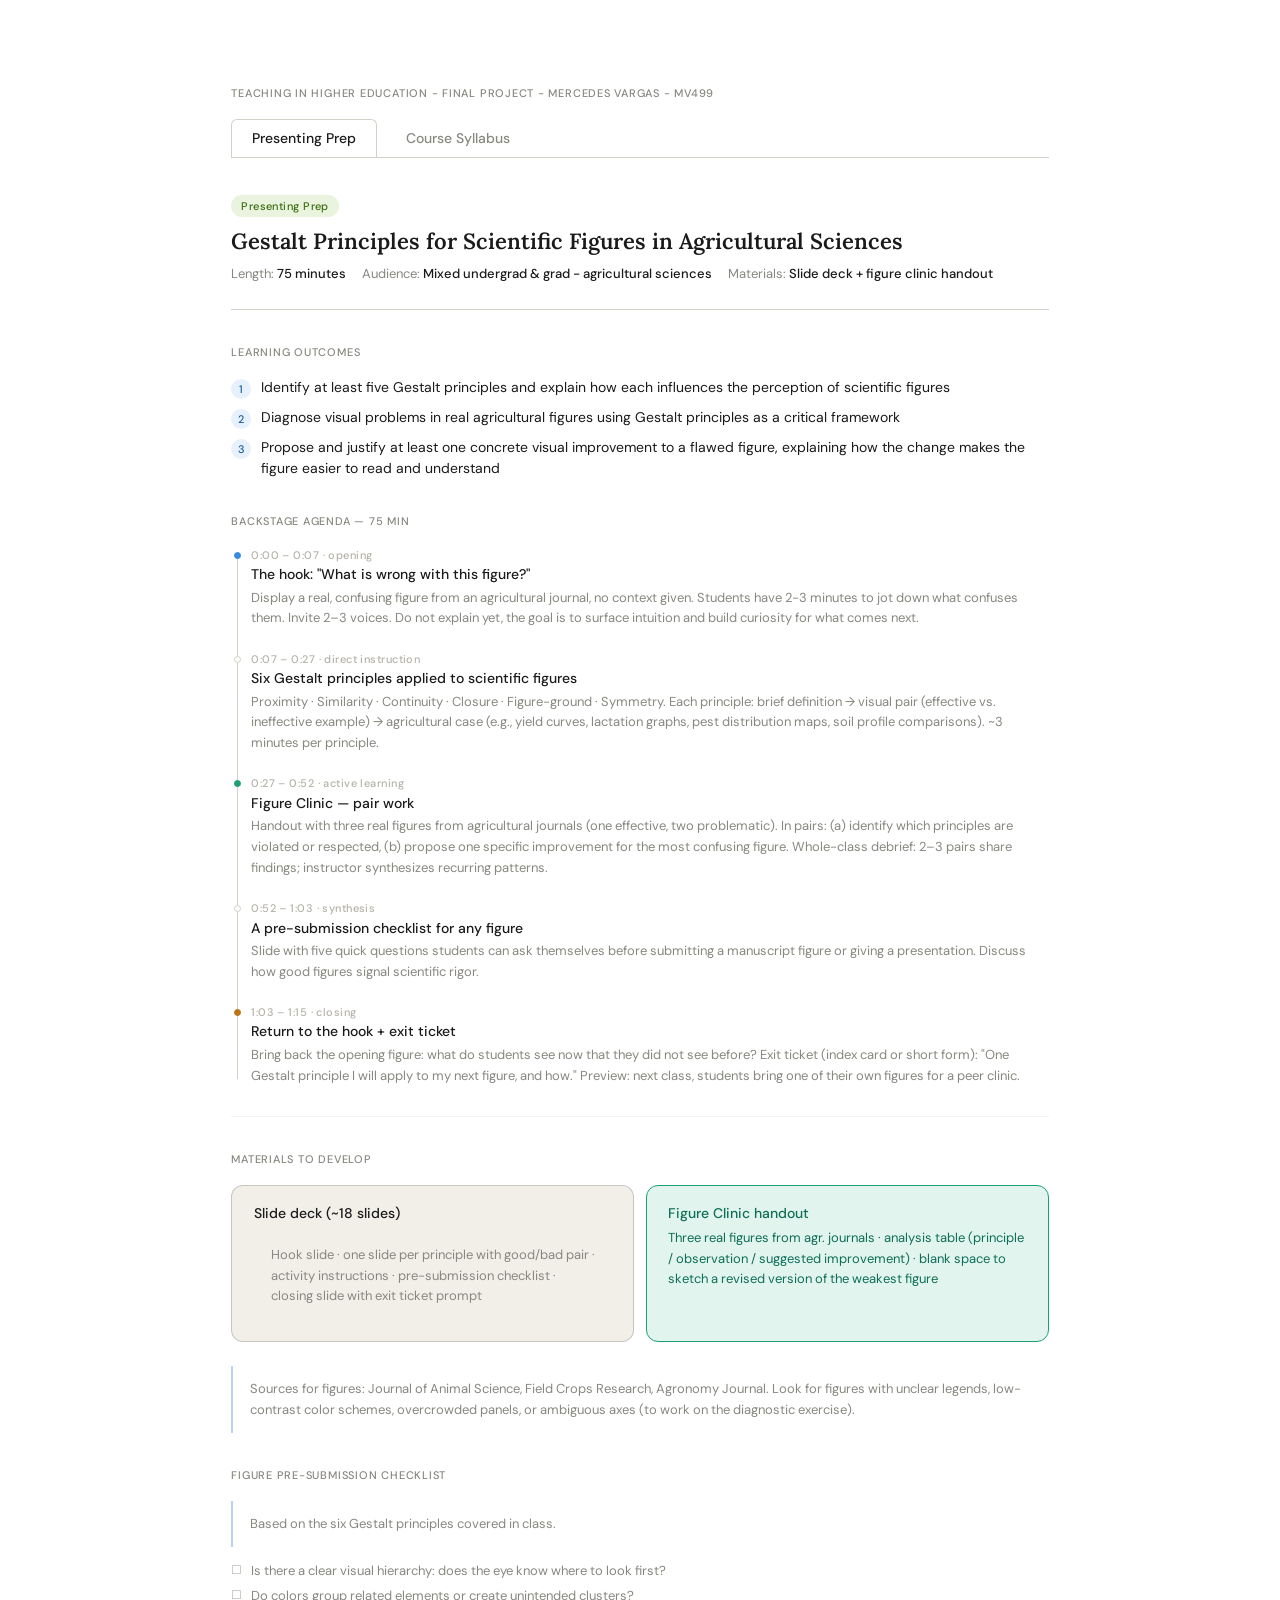
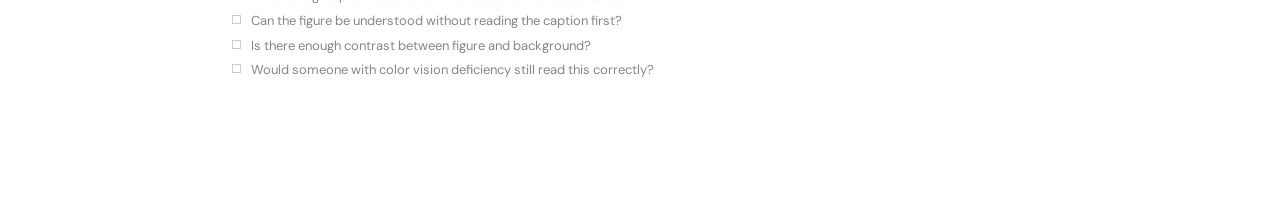
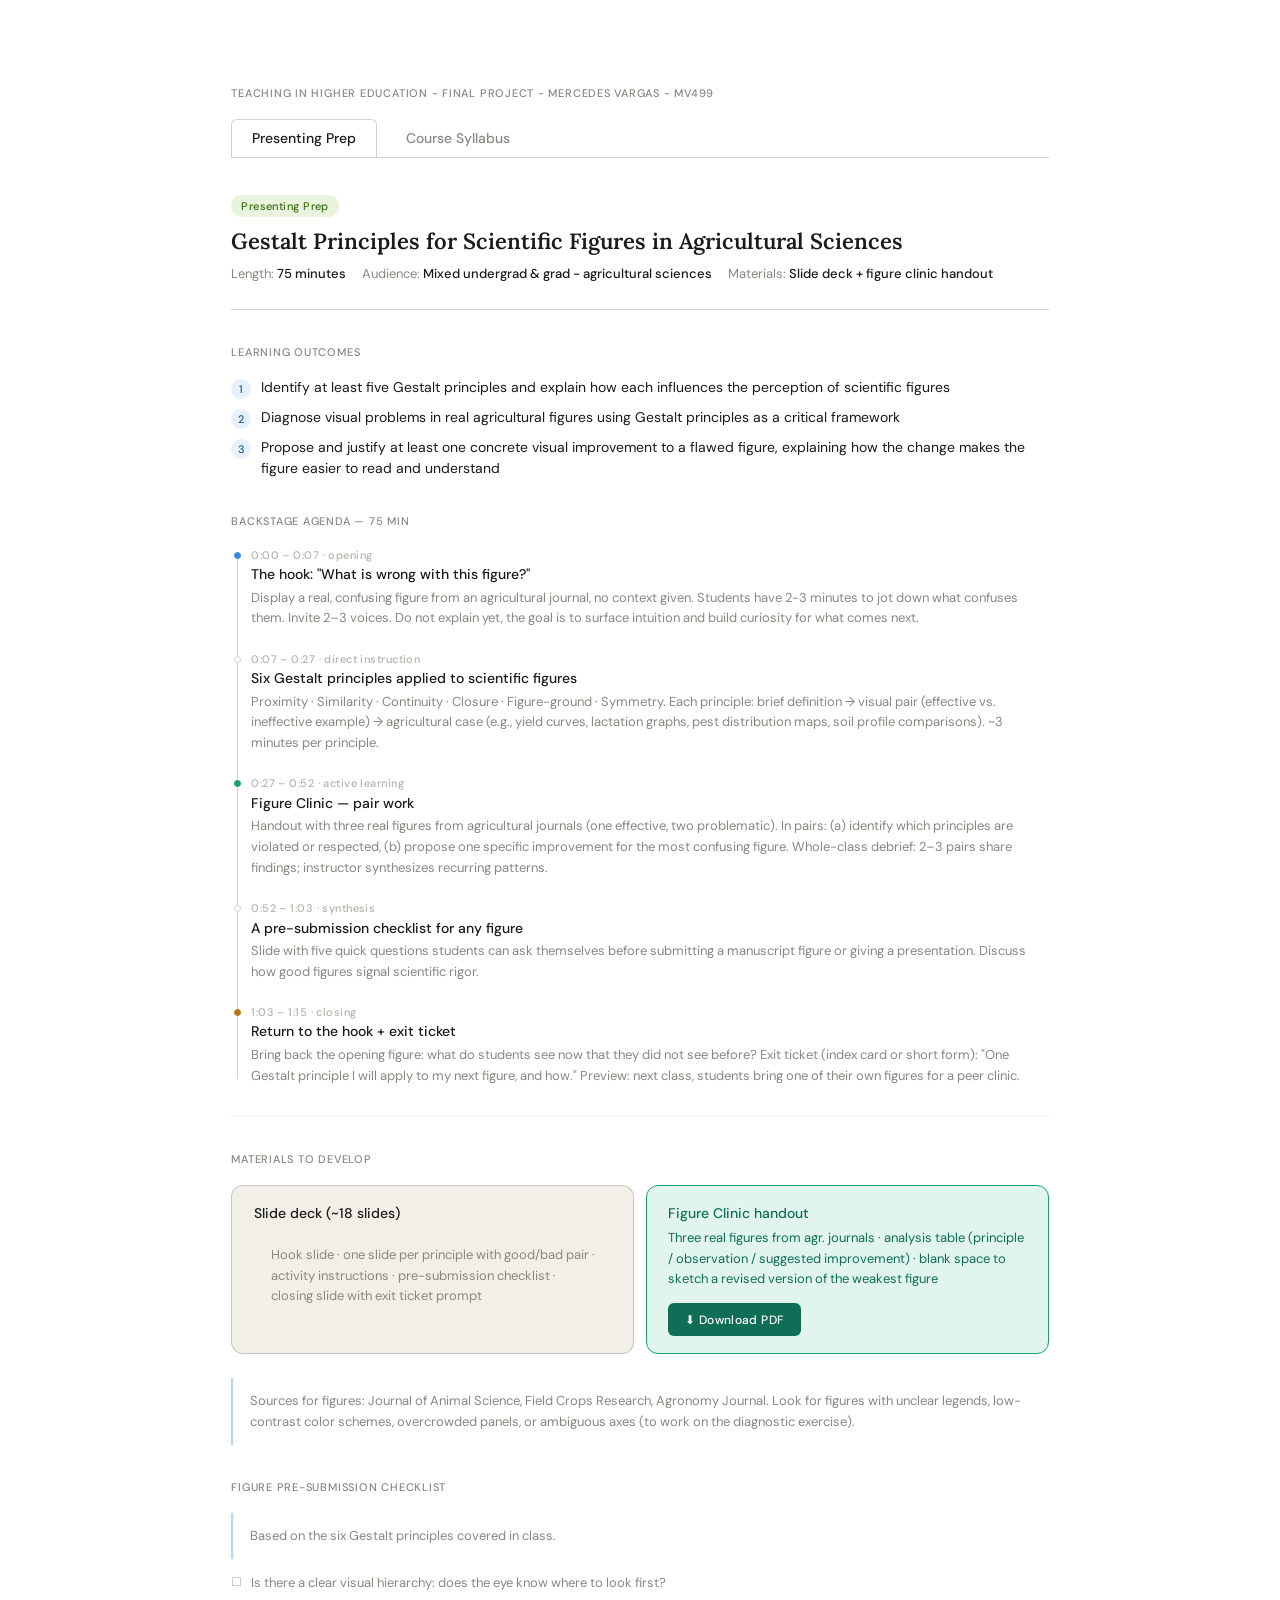
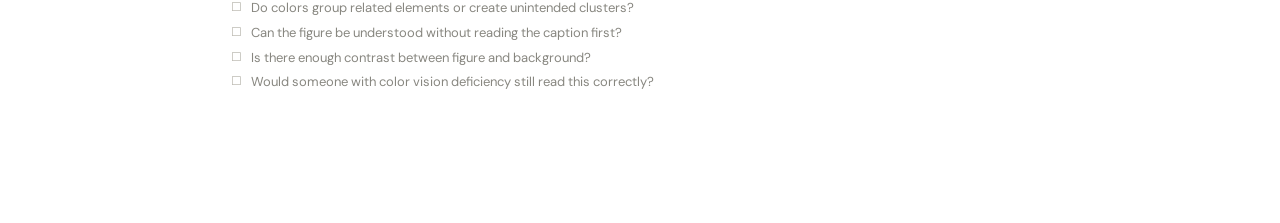
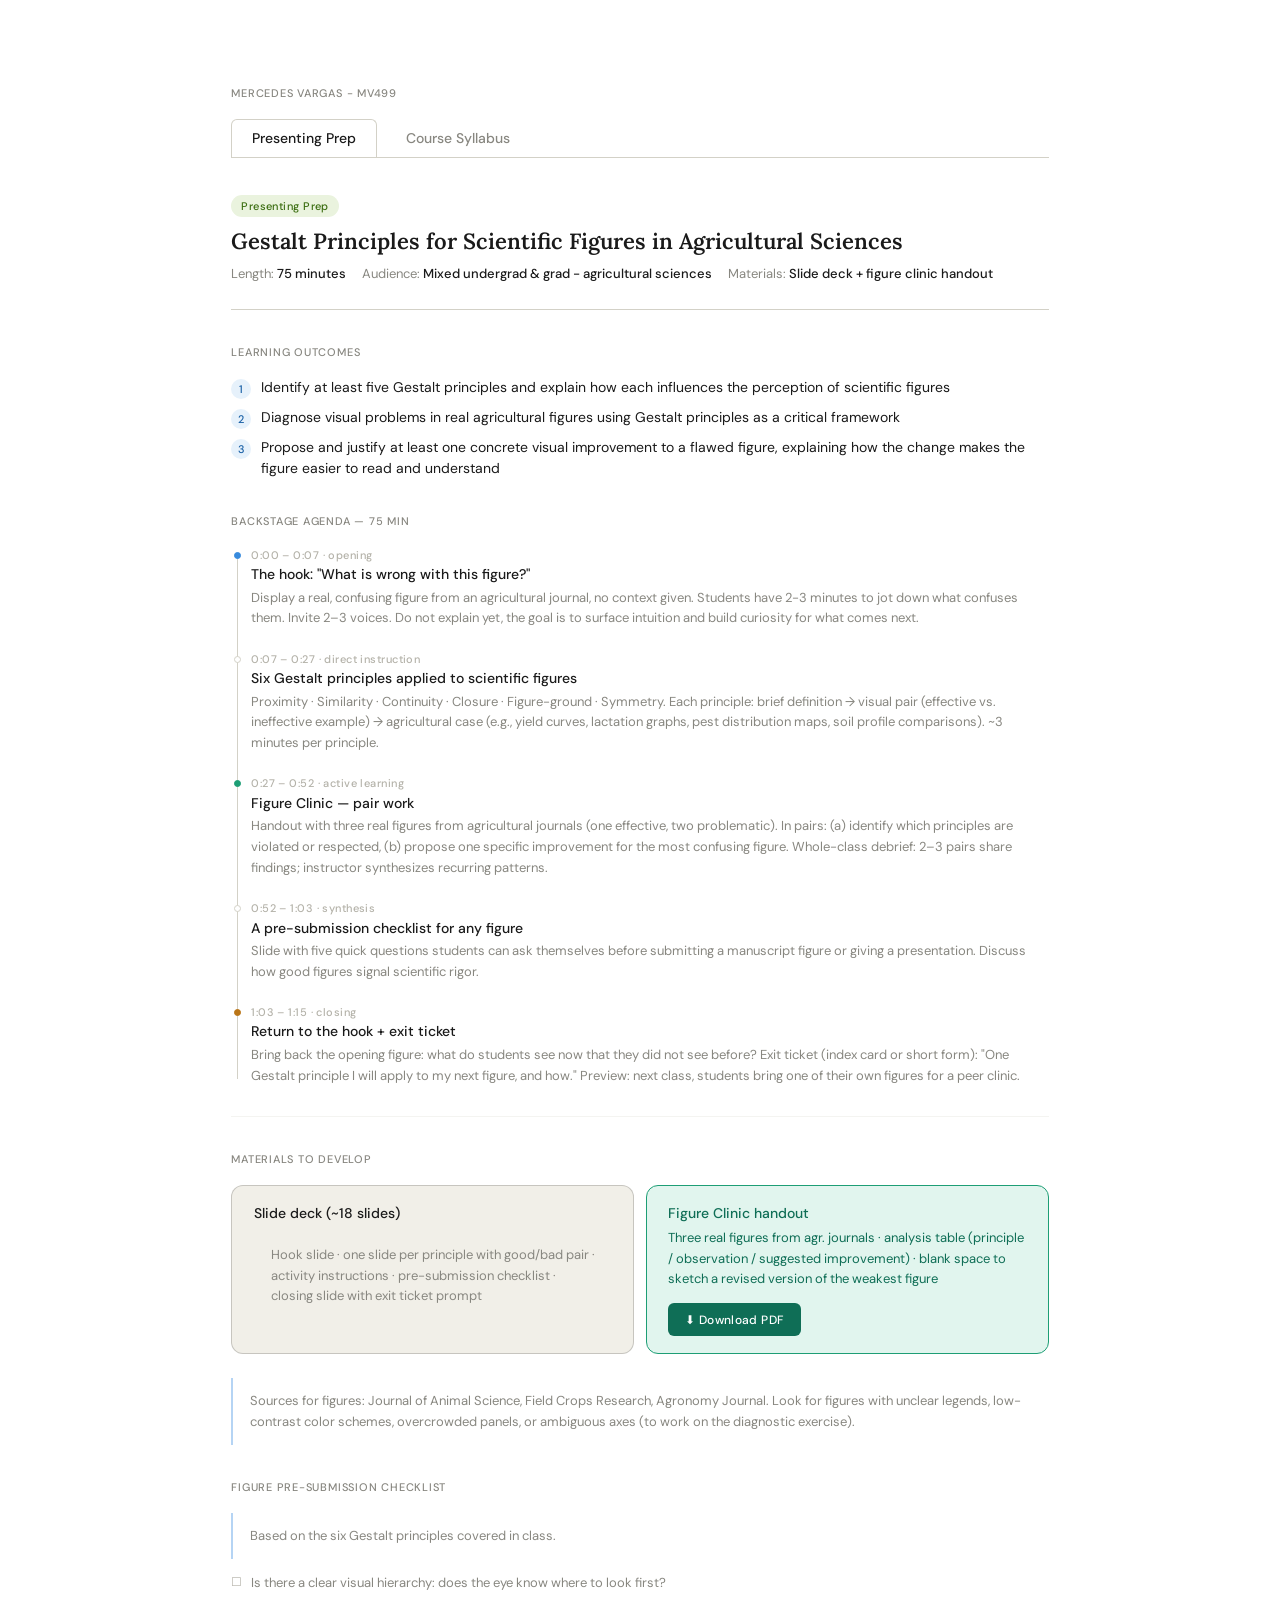
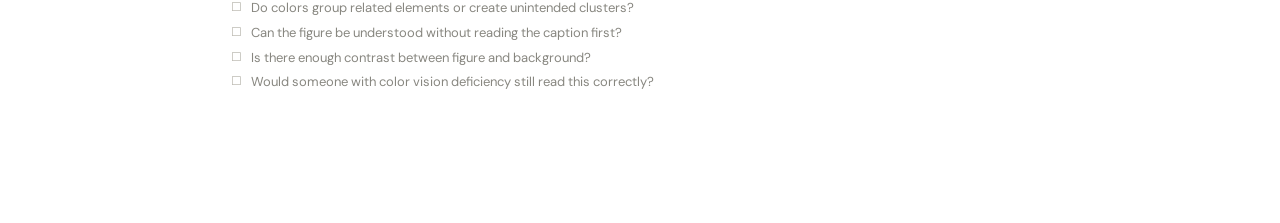
